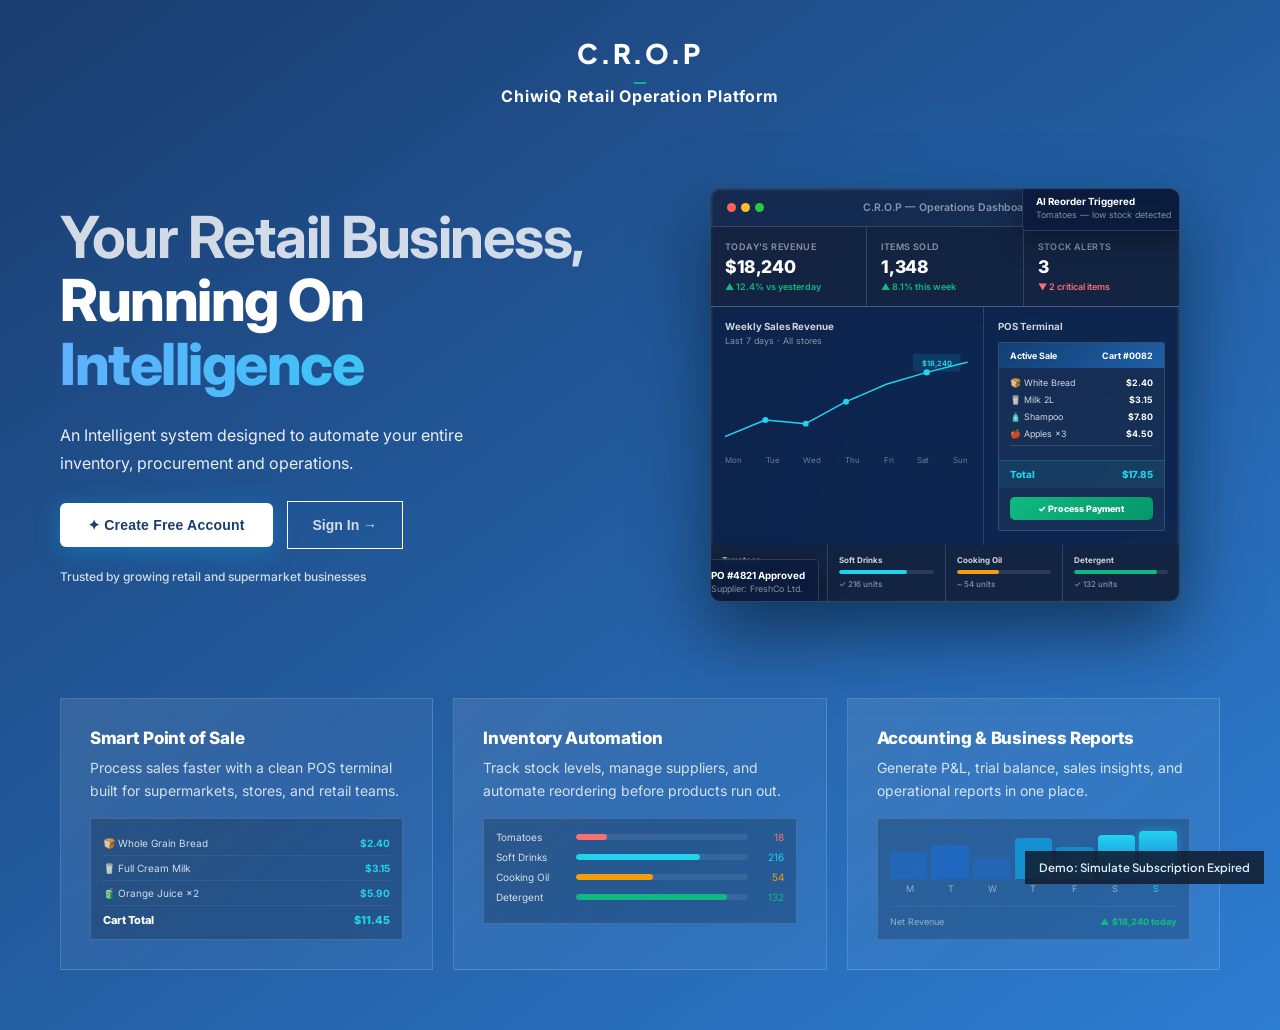
==== index.html @ 154065c4 "Add C.R.O.P site Co-Authored-By: Claude Opus 5.5 <noreply@anthropic.com>" ====
<!DOCTYPE html>
<html lang="en">
<head>
<meta charset="UTF-8">
<meta name="viewport" content="width=device-width, initial-scale=1.0">
<title>C.R.O.P — ChiwiQ Retail Operation Platform</title>
<link rel="preconnect" href="https://fonts.googleapis.com">
<link rel="preconnect" href="https://fonts.gstatic.com" crossorigin>
<link href="https://fonts.googleapis.com/css2?family=Inter:ital,wght@0,400;0,500;0,600;0,700;0,800&family=Plus+Jakarta+Sans:wght@400;500;600;700;800&display=swap" rel="stylesheet">
<style>
  :root{
    --cyan:#22d3ee;
    --blue-glow:#60b0ff;
    --green:#00b894;
    --card-border:rgba(255,255,255,.14);
  }
  *{box-sizing:border-box;}
  html,body{margin:0;padding:0;}
  body{
    font-family:'Inter',-apple-system,BlinkMacSystemFont,sans-serif;
    background:linear-gradient(144.58deg,#1a3c6e 0%,#2d7dd2 100%);
    min-height:100vh;
  }
  .container{max-width:1200px;margin:0 auto;padding:0 20px;}

  /* ---------------- NAV ---------------- */
  .nav{padding:36px 0 30px;display:flex;justify-content:center;}
  .brand{text-align:center;}
  .wordmark{
    font-family:'Plus Jakarta Sans',sans-serif;font-weight:800;font-size:27px;
    color:#fff;letter-spacing:1.6px;position:relative;display:inline-block;padding-bottom:14px;
  }
  .wordmark .accent{
    position:absolute;left:50%;bottom:0;transform:translateX(-50%);
    width:13px;height:2px;border-radius:1px;background:var(--green);
  }
  .tagline{font-weight:700;font-size:16px;color:#fff;letter-spacing:0.8px;margin-top:2px;}

  /* ---------------- HERO ---------------- */
  .hero{
    display:grid;grid-template-columns:1fr 1fr;gap:60px;align-items:center;
    padding:16px 0 60px;
  }
  .hero h1{margin:0;font-weight:700;font-size:58px;line-height:1.1;letter-spacing:-1.5px;}
  .hero h1 .dim{color:rgba(255,255,255,.8);display:block;}
  .hero h1 .strong{color:#fff;font-weight:800;display:block;}
  .hero h1 .gradient-text{
    display:block;font-weight:800;
    background:linear-gradient(90deg,var(--blue-glow),var(--cyan));
    -webkit-background-clip:text;background-clip:text;color:transparent;
  }
  .hero .subtitle{
    max-width:440px;margin:24px 0 0;color:rgba(255,255,255,.9);font-size:16px;line-height:28px;
  }
  .cta-row{display:flex;gap:14px;align-items:center;margin-top:24px;flex-wrap:wrap;}
  .btn-primary{
    background:#fff;color:#1a3c6e;border:none;font-weight:700;font-size:14px;letter-spacing:.2px;
    padding:14px 28px;border-radius:6px;box-shadow:0 4px 24px rgba(14,165,233,.4);cursor:pointer;
    box-shadow:inset 0 0 0 1px rgba(255,255,255,.1), 0 4px 24px rgba(14,165,233,.4);
  }
  .btn-outline{
    background:transparent;border:1px solid #fff;color:rgba(255,255,255,.8);font-weight:600;font-size:14px;
    padding:15px 25px;border-radius:0;cursor:pointer;
  }
  .trust{margin-top:20px;font-size:12px;font-weight:500;color:rgba(255,255,255,.8);}

  /* ---------------- DASHBOARD MOCKUP ---------------- */
  .mockup-wrap{position:relative;padding:36px 40px;}
  .mockup-glow{
    position:absolute;inset:-10%;
    background:radial-gradient(circle at 50% 50%, rgba(26,111,216,.35) 0%, rgba(26,111,216,0) 70%);
    pointer-events:none;
  }
  .dash-card{
    position:relative;border:1px solid var(--card-border);border-radius:10px;overflow:hidden;
    background:rgba(10,28,62,.85);backdrop-filter:blur(9px);
    box-shadow:0 28px 71px rgba(0,0,0,.5), 0 0 53px rgba(14,165,233,.12), inset 0 0 0 1.8px rgba(255,255,255,.06);
  }
  .titlebar{
    background:rgba(255,255,255,.03);border-bottom:1px solid var(--card-border);
    display:flex;align-items:center;justify-content:space-between;padding:12px 16px;
  }
  .traffic{display:flex;gap:5px;}
  .traffic span{width:9px;height:9px;border-radius:50%;display:block;}
  .traffic .r{background:#ff5f57;} .traffic .y{background:#febc2e;} .traffic .g{background:#28c840;}
  .titlebar .title{font-size:10.5px;font-weight:600;color:rgba(255,255,255,.5);}
  .titlebar .live{display:flex;align-items:center;gap:4px;font-size:9.8px;font-weight:600;color:#10b981;}
  .titlebar .live .dot{width:6px;height:6px;border-radius:50%;background:#10b981;}

  .stats-row{
    display:grid;grid-template-columns:repeat(3,1fr);background:rgba(255,255,255,.14);
    gap:1px;border-bottom:1px solid var(--card-border);
  }
  .stat-cell{background:rgba(8,22,50,.7);padding:14px;}
  .stat-cell .lbl{font-size:9px;font-weight:600;color:rgba(255,255,255,.5);text-transform:uppercase;letter-spacing:.4px;}
  .stat-cell .val{font-size:17.5px;font-weight:800;color:#fff;letter-spacing:-.4px;margin:4px 0;}
  .stat-cell .delta{font-size:9px;font-weight:600;color:#10b981;}
  .stat-cell .delta.down{color:#f87171;}

  .chart-pos-row{display:grid;grid-template-columns:1.4fr 1fr;}
  .chart-col{border-right:1px solid var(--card-border);padding:14px 15px 14px 14px;}
  .chart-col .ttl{font-size:9.8px;font-weight:700;color:rgba(255,255,255,.8);}
  .chart-col .sub{font-size:8.9px;color:rgba(255,255,255,.5);margin:3px 0 8px;}
  .chart-col svg{width:100%;display:block;}
  .day-lbls{display:flex;justify-content:space-between;margin-top:4px;}
  .day-lbls span{font-size:7.9px;color:rgba(255,255,255,.4);}

  .pos-col{padding:14px;}
  .pos-col .ttl{font-size:9.8px;font-weight:700;color:rgba(255,255,255,.8);margin-bottom:10px;}
  .pos-mini{background:rgba(255,255,255,.04);border:1px solid var(--card-border);border-radius:2px;overflow:hidden;}
  .pos-mini-head{
    background:linear-gradient(135deg,rgb(18,63,115),rgb(30,95,168));
    display:flex;justify-content:space-between;padding:7px 11px;font-size:8.9px;font-weight:700;color:#fff;
  }
  .pos-mini-items{padding:9px 11px;}
  .pos-mini-row{display:flex;justify-content:space-between;align-items:center;margin-bottom:6px;font-size:8.9px;}
  .pos-mini-row .nm{color:rgba(255,255,255,.8);}
  .pos-mini-row .pr{color:#fff;font-weight:700;}
  .pos-mini-div{height:1px;background:rgba(255,255,255,.14);margin:5px 0;}
  .pos-mini-total{
    background:rgba(34,211,238,.08);border-top:1px solid rgba(34,211,238,.2);
    display:flex;justify-content:space-between;padding:8px 11px;font-size:9.8px;font-weight:800;color:var(--cyan);
  }
  .pos-mini-pay{
    margin:9px 11px 10px;border-radius:5px;text-align:center;padding:6px;font-size:8.9px;font-weight:800;color:#fff;
    background:linear-gradient(135deg,#10b981,#059669);
  }

  .inv-strip{display:grid;grid-template-columns:repeat(4,1fr);gap:1px;background:rgba(255,255,255,.14);}
  .inv-cell{background:rgba(8,22,50,.7);padding:10px 11px 12px;}
  .inv-cell .nm{font-size:8px;font-weight:700;color:rgba(255,255,255,.8);margin-bottom:5px;}
  .inv-bar{height:3.5px;border-radius:88px;background:rgba(255,255,255,.1);overflow:hidden;margin-bottom:5px;}
  .inv-bar span{display:block;height:100%;border-radius:88px;}
  .inv-cell .units{font-size:8px;font-weight:500;color:rgba(255,255,255,.5);}

  .float-card{
    position:absolute;background:rgba(10,28,62,.92);border:1px solid var(--card-border);
    padding:10px 13px;box-shadow:0 7px 28px rgba(0,0,0,.4);backdrop-filter:blur(7px);border-radius:4px;
  }
  .float-card .t{font-size:9.8px;font-weight:700;color:#fff;}
  .float-card .s{font-size:8.9px;color:rgba(255,255,255,.5);margin-top:2px;}
  .float-ai{top:-4px;right:-6px;}
  .float-po{bottom:-4px;left:-14px;}

  /* ---------------- FEATURES ---------------- */
  .features{display:grid;grid-template-columns:repeat(3,1fr);gap:20px;padding-bottom:60px;}
  .feat-card{
    background:rgba(255,255,255,.04);border:1px solid var(--card-border);padding:29px;
    background-image:linear-gradient(141.5deg, rgba(255,255,255,.06) 0%, rgba(255,255,255,0) 60%);
  }
  .feat-card h3{margin:0 0 8px;font-size:17px;font-weight:800;color:#fff;letter-spacing:-.3px;}
  .feat-card p{margin:0 0 16px;font-size:14px;line-height:23px;color:rgba(255,255,255,.8);}
  .feat-panel{background:rgba(0,0,0,.2);border:1px solid var(--card-border);padding:12px;}

  .feat-row{display:flex;justify-content:space-between;align-items:center;padding:6px 0;border-bottom:1px solid rgba(255,255,255,.07);font-size:10px;}
  .feat-row .nm{color:rgba(255,255,255,.8);}
  .feat-row .pr{color:var(--cyan);font-weight:700;}
  .feat-total{display:flex;justify-content:space-between;padding-top:7px;font-size:11px;font-weight:800;}
  .feat-total .nm{color:#fff;}
  .feat-total .pr{color:var(--cyan);}

  .inv-row{display:flex;align-items:center;gap:8px;margin-bottom:8px;}
  .inv-row .nm{width:72px;flex-shrink:0;font-size:10px;color:rgba(255,255,255,.8);}
  .inv-row .track{flex:1;height:6px;border-radius:100px;background:rgba(255,255,255,.08);overflow:hidden;}
  .inv-row .track span{display:block;height:100%;border-radius:100px;}
  .inv-row .num{width:28px;text-align:right;font-size:10px;flex-shrink:0;}

  .acct-bars{display:flex;gap:4px;align-items:flex-end;justify-content:center;height:48px;margin-bottom:4px;}
  .acct-bars div{width:14.3%;border-radius:4px 4px 0 0;}
  .acct-days{display:flex;justify-content:space-between;padding-bottom:4px;margin-bottom:8px;}
  .acct-days span{flex:1;text-align:center;font-size:9px;color:rgba(255,255,255,.5);}
  .acct-days span:last-child{color:var(--cyan);}
  .acct-rev{display:flex;justify-content:space-between;border-top:1px solid rgba(255,255,255,.07);padding-top:9px;font-size:9px;}
  .acct-rev .nm{color:rgba(255,255,255,.5);}
  .acct-rev .val{color:#10b981;font-weight:800;}

  @media(max-width:900px){
    .hero{grid-template-columns:1fr;}
    .features{grid-template-columns:1fr;}
    .hero h1{font-size:42px;}
  }

  /* ---------------- VIEW SWITCHING ---------------- */
  .view{display:none;}
  .view.active{display:block;}

  /* ---------------- SIGN IN ---------------- */
  .signin-wrap{
    min-height:100vh;display:flex;align-items:center;justify-content:center;padding:16px;
  }
  .signin-card{
    background:#fff;width:448px;max-width:100%;padding:32px;
    box-shadow:0 25px 25px rgba(0,0,0,.25);
  }
  .signin-back{
    background:none;border:none;padding:0;cursor:pointer;
    font-family:'Inter',sans-serif;font-weight:500;font-size:16px;color:#2d7dd2;letter-spacing:-0.3px;
  }
  .signin-card h2{margin:20px 0 0;font-size:30px;font-weight:700;color:#1a3c6e;letter-spacing:.4px;}
  .signin-card .sub{margin:8px 0 0;font-size:16px;color:#4a5565;letter-spacing:-.3px;}
  .signin-form{margin-top:24px;display:flex;flex-direction:column;gap:16px;}
  .signin-field label{display:block;margin-bottom:4px;font-size:14px;font-weight:500;color:#364153;letter-spacing:-.15px;}
  .signin-field input{
    width:100%;height:42px;border:1px solid #d1d5dc;padding:8px 16px;font-size:14px;
    font-family:'Inter',sans-serif;letter-spacing:-.3px;color:#0a0a0a;box-sizing:border-box;outline:none;
  }
  .signin-field input::placeholder{color:rgba(10,10,10,.5);}
  .signin-field input:focus{border-color:#2d7dd2;}
  .signin-submit{
    width:100%;height:48px;background:#2d7dd2;border:none;color:#fff;font-weight:600;font-size:14px;
    letter-spacing:-.3px;text-transform:uppercase;cursor:pointer;font-family:'Inter',sans-serif;
  }
  .signin-submit:hover{background:#256bb8;}
  .signin-foot{margin-top:24px;text-align:center;font-size:14px;letter-spacing:-.15px;}
  .signin-foot span{color:#364153;font-weight:500;}
  .signin-foot a{color:#2d7dd2;font-weight:700;cursor:pointer;}

  /* ---------------- SIGN UP ---------------- */
  .signup-wrap{min-height:100vh;display:flex;align-items:center;justify-content:center;padding:16px;}
  .signup-card{background:#fff;width:672px;max-width:100%;padding:32px;box-shadow:0 25px 50px -12px rgba(0,0,0,.25);}
  .signup-form{margin-top:24px;display:flex;flex-direction:column;gap:16px;}
  .signup-row{display:grid;grid-template-columns:1fr 1fr;gap:16px;}
  .signin-field select{
    width:100%;height:38px;border:1px solid #d1d5dc;padding:8px 16px;font-size:14px;
    font-family:'Inter',sans-serif;color:rgba(10,10,10,.5);background:#fff;
    appearance:none;-webkit-appearance:none;
    background-image:url('data:image/svg+xml;utf8,<svg xmlns="http://www.w3.org/2000/svg" viewBox="0 0 24 24" fill="none" stroke="rgba(10,10,10,0.5)" stroke-width="2"><polyline points="6 9 12 15 18 9"/></svg>');
    background-repeat:no-repeat;background-position:right 12px center;background-size:18px;
  }
  .signup-check{display:flex;align-items:flex-start;gap:8px;}
  .signup-check input[type="checkbox"]{width:13px;height:13px;margin-top:3px;accent-color:#2d7dd2;}
  .signup-check label{font-size:14px;color:#4a5565;font-weight:500;letter-spacing:-.15px;}
  .signup-check a{text-decoration:underline;font-weight:700;color:#4a5565;cursor:pointer;}

  /* ---------------- ONBOARDING ---------------- */
  .onboarding-wrap{min-height:100vh;display:flex;align-items:center;justify-content:center;padding:16px;}
  .onboarding-box{width:768px;max-width:100%;}
  .onboarding-progress-row{display:flex;justify-content:space-between;font-size:14px;color:#fff;letter-spacing:-.15px;margin-bottom:8px;}
  .onboarding-progress-track{background:#e5e7eb;height:8px;border-radius:9999px;overflow:hidden;}
  .onboarding-progress-fill{background:#2d7dd2;height:100%;border-radius:9999px;}
  .onboarding-card{
    background:#fff;padding:32px;min-height:324px;
    box-shadow:0 10px 7.5px rgba(0,0,0,.1), 0 4px 3px rgba(0,0,0,.1);
    display:flex;flex-direction:column;justify-content:center;align-items:center;text-align:center;
  }
  .onboarding-card h2{
    margin:0 0 16px;font-family:'Plus Jakarta Sans',sans-serif;font-weight:700;font-size:30px;color:#1a3c6e;
  }
  .onboarding-card .sub{margin:0 0 24px;max-width:448px;font-size:16px;line-height:24px;color:#4a5565;letter-spacing:-.3px;}
  .onboarding-info{
    background:#eff6ff;max-width:448px;width:100%;padding:16px;font-size:14px;color:#364153;letter-spacing:-.15px;
  }
  .onboarding-info b{font-weight:700;}
  .onboarding-nav{display:flex;justify-content:flex-end;gap:12px;margin-top:16px;}
  .onboarding-continue{
    background:#fff;border:1px solid #e5e7eb;box-shadow:0 1px 3px rgba(0,0,0,.08);
    padding:8px 21px;font-weight:600;font-size:14px;letter-spacing:-.3px;text-transform:uppercase;
    color:#2d7dd2;font-family:'Inter',sans-serif;cursor:pointer;
  }
  .onboarding-skip{
    background:none;border:none;color:#fff;font-weight:500;font-size:14px;text-transform:uppercase;
    letter-spacing:-.3px;font-family:'Inter',sans-serif;cursor:pointer;padding:8px 25px;
  }
  .onboarding-card.left{align-items:flex-start;text-align:left;}
  .onboarding-card.left h2{font-size:24px;letter-spacing:.07px;font-family:'Inter',sans-serif;}
  .onboarding-card.left .sub{margin-bottom:24px;max-width:none;}
  .onboarding-card .field-block{width:100%;display:flex;flex-direction:column;gap:16px;text-align:left;}
  .onboarding-card .field-block label{font-size:14px;font-weight:500;color:#364153;letter-spacing:-.15px;display:block;margin-bottom:8px;}
  .upload-dropzone{
    border:2px dashed #d1d5dc;padding:24px;text-align:center;
  }
  .upload-dropzone .cam{font-size:36px;margin-bottom:8px;}
  .upload-dropzone .hint{font-size:14px;color:#6a7282;margin:0 0 4px;}
  .upload-dropzone .small{font-size:12px;color:#99a1af;margin:0;}
  .onboarding-nav.split{justify-content:space-between;}
  .onboarding-nav.split .right-group{display:flex;gap:12px;}
  .onboarding-back{
    background:none;border:none;color:#fff;font-weight:500;font-size:14px;text-transform:uppercase;
    letter-spacing:-.3px;font-family:'Inter',sans-serif;cursor:pointer;padding:8px 21px;border-radius:10px;
  }
  .onboarding-select{
    width:100%;height:38px;border:1px solid #d1d5dc;padding:8px 16px;font-size:14px;
    font-family:'Inter',sans-serif;color:rgba(10,10,10,.5);background:#fff;
    appearance:none;-webkit-appearance:none;box-sizing:border-box;
    background-image:url('data:image/svg+xml;utf8,<svg xmlns="http://www.w3.org/2000/svg" viewBox="0 0 24 24" fill="none" stroke="rgba(10,10,10,0.5)" stroke-width="2"><polyline points="6 9 12 15 18 9"/></svg>');
    background-repeat:no-repeat;background-position:right 12px center;background-size:18px;
  }
  .field-block textarea{
    width:100%;border:1px solid #d1d5dc;padding:8px 16px;font-size:14px;font-family:'Inter',sans-serif;
    color:rgba(10,10,10,.5);box-sizing:border-box;resize:vertical;min-height:90px;line-height:24px;
  }
  .onboarding-2col{display:grid;grid-template-columns:1fr 1fr;gap:24px;width:100%;}
  .receipt-preview-panel{background:#f9fafb;padding:16px;}
  .receipt-preview-panel .lbl{font-size:12px;color:#6a7282;margin:0 0 8px;}
  .receipt-mock{background:#fff;border:1px solid rgba(0,0,0,.1);padding:16px;}
  .receipt-mock .rname{font-weight:700;font-size:14px;color:#0a0a0a;text-align:center;margin:0;}
  .receipt-mock .rheader{font-size:12px;color:#4a5565;text-align:center;margin:0;}
  .receipt-mock .ritem{display:flex;justify-content:space-between;border-top:1px solid rgba(0,0,0,.1);border-bottom:1px solid rgba(0,0,0,.1);padding:9px 0;font-size:12px;color:#0a0a0a;margin-top:16px;}
  .receipt-mock .rfooter{font-size:12px;color:#4a5565;text-align:center;margin-top:8px;}

  /* ---------------- PLANS (Step 7) ---------------- */
  .onboarding-box.wide{width:1118px;}
  .plans-toolbar{display:flex;align-items:center;justify-content:space-between;width:100%;margin-bottom:20px;}
  .billing-toggle{display:flex;align-items:center;gap:9px;}
  .billing-pill{background:#f7f7f8;border:1px solid #e4e4e6;border-radius:999px;display:flex;gap:2px;padding:5px;}
  .billing-pill button{
    border:none;background:none;border-radius:999px;padding:8px 16px;font-size:12px;font-weight:600;
    font-family:'Inter',sans-serif;cursor:pointer;color:#0f172a;
  }
  .billing-pill button.active{background:#2d7dd2;color:#fff;}
  .save-badge{background:rgba(22,163,74,.1);color:#16a34a;font-weight:700;font-size:10px;padding:5px 10px;border-radius:999px;}
  .compare-btn{
    background:#fff;border:1px solid #e5e7eb;border-radius:8px;padding:12px 21px;font-weight:600;font-size:14px;
    color:#0f172a;font-family:'Inter',sans-serif;cursor:pointer;
  }
  .plans-grid{display:grid;grid-template-columns:repeat(3,1fr);gap:15px;width:100%;}
  .plan-card{
    position:relative;background:#fff;border:1px solid #e4e4e6;padding:23px;
    box-shadow:0 1px 1px rgba(0,0,0,.06), 0 4px 4px rgba(0,0,0,.04);
    display:flex;flex-direction:column;
  }
  .plan-card.popular{border:1px solid #2d7dd2;box-shadow:0 1px 1.5px rgba(0,0,0,.06),0 4px 8px rgba(0,0,0,.04);}
  .plan-popular-tag{
    position:absolute;top:-10px;left:22px;background:#2d7dd2;color:#fff;font-weight:700;font-size:9.5px;
    letter-spacing:.4px;text-transform:uppercase;padding:4px 9px;border-radius:999px;
  }
  .plan-name{color:#2d7dd2;font-weight:700;font-size:13px;margin-bottom:4px;}
  .plan-desc{color:#a0a0a5;font-size:11px;margin-bottom:16px;}
  .plan-price{margin-bottom:18px;position:relative;}
  .plan-price .amt{color:#2d7dd2;font-weight:800;font-size:27px;letter-spacing:-.4px;}
  .plan-price .per{color:#364153;font-size:12px;margin-left:4px;}
  .plan-features{list-style:none;margin:0 0 18px;padding:0;display:flex;flex-direction:column;gap:9px;}
  .plan-features li{display:flex;align-items:center;gap:7px;font-size:11.3px;color:#0f172a;}
  .plan-features .chk{
    width:13px;height:13px;border-radius:50%;background:#2d7dd2;color:#fff;flex-shrink:0;
    display:flex;align-items:center;justify-content:center;font-size:9px;line-height:1;
  }
  .plan-tags{display:flex;flex-wrap:wrap;gap:5px;margin-bottom:13px;}
  .plan-tags span{background:#f7f7f8;color:#364153;font-size:10px;font-weight:500;padding:3px 8px;border-radius:999px;}
  .plan-select{
    margin-top:auto;background:#fff;border:1px solid #e4e4e6;border-radius:7px;padding:11px 19px;
    font-weight:600;font-size:12.7px;color:#0f172a;font-family:'Inter',sans-serif;cursor:pointer;width:100%;
  }
  .plan-select.primary{background:#2d7dd2;color:#fff;border-color:transparent;}

  /* ---------------- COMPARE PLANS MODAL ---------------- */
  .modal-overlay{
    position:fixed;inset:0;background:rgba(0,0,0,.5);display:none;
    align-items:flex-start;justify-content:center;padding:60px 20px;z-index:100;overflow:auto;
  }
  .modal-overlay.open{display:flex;}
  .compare-modal{background:#fff;width:1120px;max-width:100%;border:1px solid #e4e4e6;}
  .compare-modal-head{
    display:flex;justify-content:space-between;align-items:center;padding:18px 15px 19px;
    border-bottom:1px solid #f3f4f6;
  }
  .compare-modal-head h3{margin:0;font-size:15.5px;font-weight:700;color:#0f0f10;font-family:'Inter',sans-serif;}
  .compare-close{
    width:30px;height:30px;border:none;background:none;border-radius:8px;font-size:20px;color:#6e6e73;
    cursor:pointer;font-family:'Inter',sans-serif;
  }
  .compare-close:hover{background:#f3f4f6;}
  .compare-table{width:100%;border-collapse:collapse;font-family:'Inter',sans-serif;}
  .compare-table th{
    background:#f7f7f8;border-bottom:1px solid #e4e4e6;text-align:left;padding:11px 16px;font-size:11.5px;
    font-weight:700;letter-spacing:.4px;text-transform:uppercase;color:#0f0f10;
  }
  .compare-table th:not(:first-child), .compare-table td:not(:first-child){text-align:center;}
  .compare-table td{border-bottom:1px solid #e4e4e6;padding:14px 16px;font-size:13.5px;color:#0f0f10;}
  .compare-table td.dash{color:#a0a0a5;}
  .compare-table tr.section td{
    background:#f7f7f8;font-weight:700;font-size:10.5px;letter-spacing:.4px;text-transform:uppercase;
    color:#a0a0a5;padding:8px 16px;
  }
  .compare-check{
    width:15px;height:15px;border-radius:50%;background:#2d7dd2;color:#fff;
    display:inline-flex;align-items:center;justify-content:center;font-size:10px;
  }

  /* ---------------- PROCESS PAYMENT MODAL ---------------- */
  .pay-modal{background:#fff;width:512px;max-width:100%;box-shadow:0 25px 25px rgba(0,0,0,.25);display:flex;flex-direction:column;}
  .pay-head{border-bottom:1px solid rgba(0,0,0,.1);padding:24px 24px 25px;}
  .pay-head h2{font-family:'Plus Jakarta Sans',sans-serif;font-weight:700;font-size:24px;color:#1a3c6e;margin:0 0 4px;}
  .pay-head p{font-family:'Plus Jakarta Sans',sans-serif;font-weight:400;font-size:16px;color:#4a5565;margin:0;}
  .pay-body{padding:24px;display:flex;flex-direction:column;gap:24px;}
  .pay-methods{display:flex;gap:8px;}
  .pay-method{
    flex:1;border:2px solid #e5e7eb;background:#fff;padding:14px 18px 2px;display:flex;flex-direction:column;
    align-items:center;gap:4px;cursor:pointer;font-family:inherit;
  }
  .pay-method .emoji{font-size:24px;line-height:32px;}
  .pay-method .lbl{font-family:'Plus Jakarta Sans',sans-serif;font-weight:500;font-size:14px;color:#0a0a0a;}
  .pay-method.active{background:#eff6ff;border-color:#2d7dd2;}
  .pay-method.active .lbl{color:#2d7dd2;}
  .pay-label{font-family:'Plus Jakarta Sans',sans-serif;font-weight:500;font-size:14px;color:#364153;display:block;margin-bottom:8px;}
  .pay-field{display:flex;flex-direction:column;}
  .pay-input{
    width:100%;box-sizing:border-box;border:1px solid #d1d5dc;padding:12px 16px;background:#fff;
    font-family:'Plus Jakarta Sans',sans-serif;font-weight:400;font-size:18px;color:#364153;letter-spacing:-.44px;outline:none;
  }
  .pay-changedue{background:#f0fdf4;border-radius:10px;padding:16px;}
  .pay-changedue .t1{font-family:'Inter',sans-serif;font-size:14px;color:#4a5565;margin:0 0 0;}
  .pay-changedue .t2{font-family:'Inter',sans-serif;font-weight:700;font-size:24px;color:#00a63e;margin:0;}
  #pay-standard-fields{display:flex;flex-direction:column;gap:16px;}
  #pay-cash-fields{display:flex;flex-direction:column;gap:16px;}
  .pay-mode-toggle{background:#f8fafc;border-radius:8px;padding:14px;}
  .pay-mode-options{display:flex;gap:8px;}
  .pay-mode-btn{
    flex:1;border:1px solid #d1d5dc;background:#fff;padding:10px 12px;font-family:'Plus Jakarta Sans',sans-serif;
    font-weight:500;font-size:13px;color:#364153;cursor:pointer;
  }
  .pay-mode-btn.active{background:#eff6ff;border-color:#2d7dd2;color:#2d7dd2;}
  .pay-foot{border-top:1px solid rgba(0,0,0,.1);padding:25px 24px 24px;display:flex;gap:12px;}
  .pay-btn-cancel{
    flex:1;background:#e5e7eb;border:none;height:48px;font-family:'Plus Jakarta Sans',sans-serif;font-weight:500;
    font-size:12px;color:#364153;text-transform:uppercase;letter-spacing:-.3px;cursor:pointer;
  }
  .pay-btn-complete{
    flex:1;background:#2d7dd2;border:none;height:48px;font-family:'Plus Jakarta Sans',sans-serif;font-weight:600;
    font-size:12px;color:#fff;text-transform:uppercase;letter-spacing:-.3px;cursor:pointer;
  }
  .pay-split-rows{display:flex;flex-direction:column;gap:10px;margin-bottom:12px;}
  .pay-split-item{display:flex;flex-direction:column;gap:8px;}
  .pay-split-row{display:flex;gap:8px;align-items:center;}
  .pay-split-cash-detail{background:#f8fafc;border-radius:8px;padding:12px;display:flex;flex-direction:column;gap:10px;}
  .pay-split-cash-field{display:flex;flex-direction:column;gap:4px;}
  .pay-split-cash-lbl{font-family:'Plus Jakarta Sans',sans-serif;font-weight:500;font-size:12px;color:#364153;}
  .pay-split-cash-tendered,.pay-split-cash-given{
    width:100%;box-sizing:border-box;border:1px solid #d1d5dc;padding:8px 10px;background:#fff;
    font-family:'Plus Jakarta Sans',sans-serif;font-size:13px;color:#364153;outline:none;
  }
  .pay-split-cash-changerow{display:flex;justify-content:space-between;font-family:'Inter',sans-serif;font-size:13px;color:#4a5565;}
  .pay-split-cash-changerow span:last-child{font-weight:700;color:#00a63e;}
  .pay-split-mode-detail{background:#f8fafc;border-radius:8px;padding:12px;}
  .pay-split-mode-detail .pay-split-cash-lbl{display:block;margin-bottom:8px;}
  .pay-split-select{
    border:1px solid #d1d5dc;padding:10px 8px;background:#fff;font-family:'Plus Jakarta Sans',sans-serif;
    font-size:13px;color:#364153;outline:none;flex:0 0 130px;
  }
  .pay-split-amount{
    flex:1;box-sizing:border-box;border:1px solid #d1d5dc;padding:10px 12px;background:#fff;
    font-family:'Plus Jakarta Sans',sans-serif;font-size:14px;color:#364153;outline:none;
  }
  .pay-split-remove{
    width:32px;height:32px;flex-shrink:0;border:none;background:#f3f4f6;
    cursor:pointer;display:flex;align-items:center;justify-content:center;
  }
  .pay-split-remove svg{width:14px;height:14px;stroke:#6a7282;flex-shrink:0;}
  .pay-split-add{
    background:none;border:1px dashed #2d7dd2;color:#2d7dd2;width:100%;box-sizing:border-box;padding:10px;display:flex;gap:6px;
    align-items:center;justify-content:center;font-family:'Plus Jakarta Sans',sans-serif;font-weight:600;
    font-size:13px;cursor:pointer;margin-bottom:16px;
  }
  .pay-split-add svg{width:12px;height:12px;stroke:#2d7dd2;}
  .pay-split-summary{background:#f8fafc;border-radius:10px;padding:16px;display:flex;flex-direction:column;gap:8px;}
  .pay-split-summary div{display:flex;justify-content:space-between;font-family:'Inter',sans-serif;font-size:14px;color:#4a5565;}
  .pay-split-summary div.rem{border-top:1px solid #e5e7eb;padding-top:8px;font-weight:700;color:#0f172a;}
  .pay-split-summary div.rem span:last-child{color:#00a63e;}

  /* ---------------- ONBOARDING 8 (All Set) ---------------- */
  .success-badge{
    width:60px;height:60px;border-radius:50%;background:#16a34a;color:#fff;
    display:flex;align-items:center;justify-content:center;font-size:28px;margin:0 auto 24px;
  }
  .onboarding-nextsteps{
    background:#eff6ff;max-width:448px;width:100%;padding:24px;margin-top:24px;text-align:left;
  }
  .onboarding-nextsteps h3{margin:0 0 12px;font-size:18px;font-weight:600;color:#1a3c6e;text-align:center;letter-spacing:-.4px;}
  .onboarding-nextsteps ul{list-style:none;margin:0;padding:0;display:flex;flex-direction:column;gap:8px;}
  .onboarding-nextsteps li{font-size:14px;color:#364153;letter-spacing:-.15px;}
  .onboarding-dashboard-btn{
    background:#fff;border:1px solid #e5e7eb;box-shadow:0 1px 3px rgba(0,0,0,.08);
    padding:8px 21px;font-weight:600;font-size:14px;letter-spacing:-.3px;text-transform:uppercase;
    color:#2d7dd2;font-family:'Inter',sans-serif;cursor:pointer;width:207px;
  }

  /* ================= DASHBOARD (full app) ================= */
  .dash-shell{display:flex;min-height:100vh;background:#f8fafc;}
  .dash-sidebar{width:220px;background:#fff;box-shadow:0 10px 50px -32px rgba(0,0,0,.25);flex-shrink:0;}
  .dash-sidebar-head{padding:24px 16px;border-bottom:1px solid #e5e7eb;display:flex;gap:12px;align-items:center;}
  .dash-sidebar-avatar{
    width:40px;height:40px;border-radius:0;background:#1a3c6e;color:#fff;font-weight:700;font-size:14px;
    display:flex;align-items:center;justify-content:center;flex-shrink:0;
  }
  .dash-sidebar-head .name{font-weight:600;font-size:16px;color:#1e2939;}
  .dash-sidebar-head .sub{font-size:12px;color:#6a7282;margin-top:1px;}
  .dash-nav{padding:24px 0;display:flex;flex-direction:column;gap:4px;}
  .dash-nav .item{
    display:flex;align-items:center;gap:10px;padding:12px 32px;border-radius:0;font-family:'Plus Jakarta Sans',sans-serif;
    font-size:14px;text-transform:uppercase;color:#364153;cursor:pointer;font-weight:400;border:none;background:none;
    text-align:left;width:100%;box-sizing:border-box;
  }
  .dash-nav .item svg.nav-ic{width:16px;height:16px;flex-shrink:0;stroke:currentColor;}
  .dash-nav .item svg.nav-chev{width:11px;height:11px;flex-shrink:0;margin-left:auto;stroke:currentColor;opacity:.6;}
  .dash-nav .item.active{
    background:linear-gradient(167deg,#1a3c6e,#2d7dd2);color:#fff;font-weight:600;
  }
  .dash-nav .group.expanded{background:#1a3c6e;padding-bottom:4px;}
  .dash-nav .group.expanded .item{color:#fff;font-weight:600;}
  .dash-nav .group.expanded .item svg.nav-chev{transform:rotate(180deg);}
  .dash-nav .subitem{
    display:flex;align-items:center;justify-content:space-between;gap:8px;padding:8px 32px 8px 58px;border:none;background:none;width:100%;box-sizing:border-box;text-align:left;
    font-family:'Plus Jakarta Sans',sans-serif;font-size:11px;letter-spacing:.5px;text-transform:uppercase;
    color:rgba(255,255,255,.7);cursor:pointer;font-weight:500;
  }
  .dash-nav .subitem.active{color:#fff;font-weight:700;text-decoration:underline;text-underline-offset:3px;}
  .subitem-badge{
    display:inline-flex;align-items:center;justify-content:center;min-width:18px;height:18px;padding:0 5px;
    border-radius:50%;background:#fb2c36;color:#fff;font-family:'Plus Jakarta Sans',sans-serif;font-weight:700;
    font-size:10px;letter-spacing:normal;text-transform:none;flex-shrink:0;line-height:1;
  }

  /* ---------------- COMPANY / STORES & BRANCHES ---------------- */
  .cst-bento{display:grid;grid-template-columns:repeat(3,1fr);gap:24px;margin-bottom:24px;}
  .cst-bento-card{background:#fff;border:1px solid rgba(193,199,211,.3);padding:25px;display:flex;flex-direction:column;gap:4px;}
  .cst-bento-card.dark{background:linear-gradient(152deg,#1a3c6e,#2d7dd2);}
  .cst-bento-icon{width:44px;height:44px;background:#eff6ff;display:flex;align-items:center;justify-content:center;color:#2d7dd2;flex-shrink:0;}
  .cst-bento-icon svg{width:20px;height:20px;stroke:currentColor;}
  .cst-bento-card.dark .cst-bento-icon{background:rgba(255,255,255,.15);color:#fff;}
  .cst-bento-lbl{font-family:'Plus Jakarta Sans',sans-serif;font-weight:600;font-size:10px;text-transform:uppercase;letter-spacing:.3px;color:#1a3c6e;padding-top:12px;}
  .cst-bento-card.dark .cst-bento-lbl{color:#fff;}
  .cst-bento-val{font-family:'Plus Jakarta Sans',sans-serif;font-weight:700;font-size:20px;color:#1a3c6e;}
  .cst-bento-card.dark .cst-bento-val{color:#fff;}
  .cst-branch-list{display:flex;flex-direction:column;gap:24px;padding-bottom:32px;}
  .cst-branch-card{background:#fff;border:1px solid #e2e8f0;padding:24px;display:flex;flex-direction:column;gap:24px;}
  .cst-branch-head{display:flex;align-items:flex-start;justify-content:space-between;gap:16px;flex-wrap:wrap;}
  .cst-branch-title-row{display:flex;align-items:center;gap:12px;flex-wrap:wrap;}
  .cst-branch-name{font-family:'Plus Jakarta Sans',sans-serif;font-weight:700;font-size:20px;color:#0f172a;}
  .cst-tag{padding:4px 12px;border-radius:12px;font-family:'Plus Jakarta Sans',sans-serif;font-weight:700;font-size:10px;letter-spacing:.5px;text-transform:uppercase;white-space:nowrap;}
  .cst-tag.flagship{background:#eff6ff;color:#2d7dd2;}
  .cst-tag.standard{background:#f1f5f9;color:#475569;}
  .cst-tag.hq{background:#0f172a;color:#fff;}
  .cst-tag.active{background:#f0fdf4;color:#10b981;display:inline-flex;align-items:center;gap:4px;}
  .cst-tag.active .dot{width:6px;height:6px;border-radius:50%;background:#10b981;}
  .cst-branch-meta{display:flex;gap:16px;align-items:center;flex-wrap:wrap;}
  .cst-branch-meta span{display:inline-flex;gap:6px;align-items:center;font-family:'Plus Jakarta Sans',sans-serif;font-size:14px;color:#64748b;}
  .cst-branch-meta svg{width:12px;height:12px;flex-shrink:0;stroke:#64748b;fill:none;}
  .cst-branch-actions{display:flex;gap:16px;align-items:center;}
  .cst-branch-actions button{width:36px;height:36px;border:none;background:none;cursor:pointer;display:flex;align-items:center;justify-content:center;color:#64748b;flex-shrink:0;}
  .cst-branch-actions button svg{width:15px;height:15px;stroke:currentColor;fill:none;}
  .cst-branch-actions button:hover{background:#f8fafc;}
  .cst-metrics{background:rgba(248,250,252,.5);border:1px solid #f1f5f9;display:grid;grid-template-columns:repeat(4,1fr);gap:24px;padding:17px;}
  .cst-metric-lbl{font-family:'Plus Jakarta Sans',sans-serif;font-weight:600;font-size:12px;text-transform:uppercase;letter-spacing:.2px;color:#64748b;}
  .cst-metric-val{font-family:'Plus Jakarta Sans',sans-serif;font-weight:700;font-size:18px;margin-top:4px;}
  .cst-metric-val.blue{color:#2d7dd2;}
  .cst-metric-val.green{color:#10b981;}
  .cst-metric-val.purple{color:#7c3aed;}
  .cst-metric-val.amber{color:#f59e0b;}
  .cst-revshare-row{display:flex;justify-content:space-between;align-items:flex-end;}
  .cst-revshare-lbl{font-family:'Plus Jakarta Sans',sans-serif;font-weight:700;font-size:12px;color:#475569;}
  .cst-revshare-pct{font-family:'Plus Jakarta Sans',sans-serif;font-weight:700;font-size:12px;color:#2d7dd2;}
  .cst-revshare-track{background:#f1f5f9;height:6px;border-radius:12px;overflow:hidden;margin-top:8px;}
  .cst-revshare-fill{background:#2d7dd2;height:6px;border-radius:12px;}
  .cst-fab{position:fixed;bottom:32px;right:32px;width:56px;height:56px;background:#2d7dd2;border:none;color:#fff;display:flex;align-items:center;justify-content:center;cursor:pointer;box-shadow:0 20px 25px -5px rgba(0,0,0,.1),0 8px 10px -6px rgba(0,0,0,.1);z-index:5;}
  .cst-fab svg{width:16px;height:16px;stroke:#fff;fill:none;}

  /* ---------------- ADD BRANCH MODAL ---------------- */
  .brm-modal{background:#fff;width:600px;max-width:100%;box-shadow:0 20px 25px -5px rgba(0,0,0,.1),0 8px 10px -6px rgba(0,0,0,.1);}
  .brm-head{display:flex;align-items:flex-start;justify-content:space-between;gap:16px;padding:16px 24px 17px;border-bottom:1px solid #f1f5f9;}
  .brm-head h2{font-family:'Plus Jakarta Sans',sans-serif;font-weight:600;font-size:24px;color:#191c21;letter-spacing:-.24px;margin:0;}
  .brm-head p{font-family:'Plus Jakarta Sans',sans-serif;font-size:14px;color:#414752;margin:4px 0 0;}
  .brm-close{width:30px;height:30px;border:none;background:none;cursor:pointer;border-radius:12px;display:flex;align-items:center;justify-content:center;color:#64748b;flex-shrink:0;}
  .brm-close:hover{background:#f8fafc;}
  .brm-close svg{width:14px;height:14px;stroke:currentColor;fill:none;}
  .brm-body{padding:24px;max-height:65vh;overflow-y:auto;}
  .brm-grid{display:grid;grid-template-columns:1fr 1fr;gap:24px;}
  .brm-field{display:flex;flex-direction:column;gap:8px;}
  .brm-field.full{grid-column:1/-1;}
  .brm-field label{font-family:'Plus Jakarta Sans',sans-serif;font-weight:600;font-size:14px;color:#191c21;}
  .brm-field input,.brm-field select,.brm-field textarea{
    width:100%;box-sizing:border-box;border:1px solid #e2e8f0;padding:12px 17px;font-family:'Plus Jakarta Sans',sans-serif;
    font-size:16px;color:#191c21;background:#fff;outline:none;appearance:none;-webkit-appearance:none;-moz-appearance:none;
  }
  .brm-field textarea{resize:vertical;min-height:80px;line-height:24px;}
  .brm-field input:focus,.brm-field select:focus,.brm-field textarea:focus{border-color:#2d7dd2;}
  .brm-field input::placeholder,.brm-field textarea::placeholder{color:#94a3b8;}
  .brm-select-wrap,.brm-phone-wrap{position:relative;}
  .brm-select-wrap select{padding-right:40px;color:#191c21;}
  .brm-select-wrap svg{position:absolute;right:17px;top:50%;transform:translateY(-50%);width:16px;height:16px;stroke:#64748b;fill:none;pointer-events:none;}
  .brm-phone-wrap svg{position:absolute;left:14px;top:50%;transform:translateY(-50%);width:18px;height:18px;stroke:#64748b;fill:none;pointer-events:none;}
  .brm-phone-wrap input{padding-left:41px;}
  .brm-foot{background:rgba(248,250,252,.5);border-top:1px solid #f1f5f9;padding:17px 24px 16px;display:flex;gap:12px;justify-content:space-between;}
  .brm-steps{display:flex;align-items:center;padding:16px 24px;border-bottom:1px solid #f1f5f9;}
  .brm-step-item{display:flex;align-items:center;gap:8px;flex-shrink:0;}
  .brm-step-num{width:24px;height:24px;border-radius:50%;background:#e2e8f0;color:#94a3b8;font-family:'Plus Jakarta Sans',sans-serif;font-weight:700;font-size:12px;display:flex;align-items:center;justify-content:center;flex-shrink:0;}
  .brm-step-lbl{font-family:'Plus Jakarta Sans',sans-serif;font-weight:600;font-size:13px;color:#94a3b8;white-space:nowrap;}
  .brm-step-item.active .brm-step-num{background:#2d7dd2;color:#fff;}
  .brm-step-item.active .brm-step-lbl{color:#191c21;}
  .brm-step-item.done .brm-step-num{background:#2d7dd2;color:#fff;}
  .brm-step-item.done .brm-step-lbl{color:#2d7dd2;}
  .brm-step-line{flex:1;height:1px;background:#e2e8f0;margin:0 12px;}
  .brm-step-line.done{background:#2d7dd2;}
  .brm-step-panel{display:none;}
  .brm-step-panel.active{display:block;}
  .lpoc-steps{display:flex;align-items:center;}
  .lpoc-step-item{display:flex;align-items:center;gap:12px;flex-shrink:0;}
  .lpoc-step-num{width:36px;height:36px;border-radius:50%;background:#e2e8f0;color:#94a3b8;font-family:'Plus Jakarta Sans',sans-serif;font-weight:700;font-size:14px;display:flex;align-items:center;justify-content:center;flex-shrink:0;}
  .lpoc-step-text{display:flex;flex-direction:column;}
  .lpoc-step-title{font-family:'Plus Jakarta Sans',sans-serif;font-weight:700;font-size:14.5px;color:#94a3b8;white-space:nowrap;}
  .lpoc-step-status{font-family:'Inter',sans-serif;font-size:12.5px;color:#94a3b8;margin-top:2px;}
  .lpoc-step-item.active .lpoc-step-num{background:#2d7dd2;color:#fff;}
  .lpoc-step-item.active .lpoc-step-title{color:#1a3c6e;}
  .lpoc-step-item.active .lpoc-step-status{color:#2d7dd2;}
  .lpoc-step-item.done .lpoc-step-num{background:#2d7dd2;color:#fff;}
  .lpoc-step-item.done .lpoc-step-title{color:#2d7dd2;}
  .lpoc-step-item.done .lpoc-step-status{color:#2d7dd2;}
  .lpoc-step-line{flex:1;height:2px;background:#e2e8f0;margin:0 16px;}
  .lpoc-step-line.done{background:#2d7dd2;}
  .lpoc-step-panel{display:none;}
  .lpoc-step-panel.active{display:block;}
  .lpoc-add-item-btn{display:inline-flex;align-items:center;gap:8px;background:none;border:none;cursor:pointer;font-family:'Plus Jakarta Sans',sans-serif;font-weight:800;font-size:13.5px;color:#214eb5;padding:0;}
  .lpoc-add-item-btn svg{width:16px;height:16px;stroke:#214eb5;}
  .lpoc-item-row{display:grid;grid-template-columns:1fr 1fr 44px;gap:20px;align-items:end;border:1px solid #e2e8f0;border-radius:12px;padding:20px;margin-bottom:16px;}
  .lpoc-item-field label{display:block;font-family:'Plus Jakarta Sans',sans-serif;font-weight:800;font-size:11px;color:#66758f;letter-spacing:1.2px;text-transform:uppercase;margin-bottom:8px;}
  .lpoc-product-select{width:100%;height:44.5px;border:2px dashed #214eb5;background:#fff;border-radius:0;font-family:'Plus Jakarta Sans',sans-serif;font-weight:700;font-size:13.8px;color:#214eb5;text-align:center;padding:0 16px;cursor:pointer;}
  .lpoc-product-select.filled{border-style:solid;color:#18182c;font-weight:400;text-align:left;}
  .lpoc-qty-input{width:100%;height:44.5px;border:1px solid #e2e8f0;background:#fff;border-radius:0;font-family:'Plus Jakarta Sans',sans-serif;font-size:13.8px;color:#18182c;text-align:center;padding:0 16px;}
  .lpoc-item-remove{width:44px;height:44.5px;border:none;background:none;cursor:pointer;display:flex;align-items:center;justify-content:center;}
  .lpoc-item-remove svg{width:20px;height:20px;stroke:#dc2626;}
  .lpoc-cat-modal{background:#fff;width:640px;max-width:92vw;max-height:84vh;display:flex;flex-direction:column;padding:28px;box-shadow:0 20px 40px rgba(0,0,0,.18);}
  .lpoc-cat-head{display:flex;justify-content:space-between;align-items:flex-start;margin-bottom:18px;}
  .lpoc-cat-head h2{font-family:'Plus Jakarta Sans',sans-serif;font-weight:800;font-size:18px;color:#271192;margin:0;}
  .lpoc-cat-sub{font-family:'Plus Jakarta Sans',sans-serif;font-weight:700;font-size:11px;color:#66758f;letter-spacing:1.2px;text-transform:uppercase;margin:4px 0 0;}
  .lpoc-cat-search-wrap{position:relative;margin-bottom:16px;flex-shrink:0;}
  .lpoc-cat-search-wrap svg{position:absolute;left:16px;top:50%;transform:translateY(-50%);width:16px;height:16px;stroke:#94a3b8;}
  .lpoc-cat-search{width:100%;height:44px;border:1px solid #e2e8f0;padding:0 16px 0 42px;font-family:'Plus Jakarta Sans',sans-serif;font-size:13.8px;color:#18182c;box-sizing:border-box;}
  .lpoc-cat-list{overflow-y:auto;flex:1;display:flex;flex-direction:column;gap:12px;padding-right:4px;}
  .lpoc-cat-item{display:flex;align-items:center;gap:14px;border:1px solid #e2e8f0;border-radius:12px;padding:12px 16px;}
  .lpoc-cat-thumb{width:44px;height:44px;border-radius:8px;background:#eff6ff;display:flex;align-items:center;justify-content:center;flex-shrink:0;}
  .lpoc-cat-thumb svg{width:20px;height:20px;stroke:#214eb5;}
  .lpoc-cat-info{flex:1;min-width:0;}
  .lpoc-cat-info .name{font-family:'Plus Jakarta Sans',sans-serif;font-weight:800;font-size:14.5px;color:#18182c;}
  .lpoc-cat-info .sku{font-family:'Plus Jakarta Sans',sans-serif;font-weight:700;font-size:11.5px;color:#94a3b8;margin-top:2px;}
  .lpoc-cat-add-btn{display:flex;align-items:center;gap:6px;background:#fff;border:1px solid #e2e8f0;padding:0 16px;height:36px;font-family:'Plus Jakarta Sans',sans-serif;font-weight:800;font-size:12px;color:#364153;text-transform:uppercase;cursor:pointer;flex-shrink:0;}
  .lpoc-cat-add-btn svg{width:14px;height:14px;stroke:#364153;}
  .lpoc-cat-add-btn.added{background:#214eb5;border-color:#214eb5;color:#fff;}
  .lpoc-cat-add-btn.added svg{stroke:#fff;}
  .lpoc-cat-foot{display:flex;justify-content:space-between;align-items:center;margin-top:18px;padding-top:18px;border-top:1px solid #f1f5f9;flex-shrink:0;}
  .lpoc-cat-count{font-family:'Plus Jakarta Sans',sans-serif;font-weight:800;font-size:13px;color:#364153;}
  .lpoc-summary-card{background:#f8fafc;border:1px solid #e2e8f0;border-radius:12px;padding:24px;margin:4px 0 0;}
  .lpoc-summary-head{display:flex;align-items:center;justify-content:space-between;margin-bottom:16px;}
  .lpoc-summary-head h4{font-family:'Plus Jakarta Sans',sans-serif;font-weight:800;font-size:16px;color:#1a3c6e;margin:0;}
  .lpoc-summary-edit{width:28px;height:28px;border:none;background:none;cursor:pointer;display:flex;align-items:center;justify-content:center;}
  .lpoc-summary-edit svg{width:16px;height:16px;stroke:#64748b;}
  .lpoc-summary-grid{display:grid;grid-template-columns:1fr 1fr;gap:20px 40px;}
  .lpoc-summary-term{font-family:'Plus Jakarta Sans',sans-serif;font-weight:700;font-size:12.5px;color:#64748b;margin-bottom:4px;}
  .lpoc-summary-desc{font-family:'Plus Jakarta Sans',sans-serif;font-weight:800;font-size:16px;color:#18182c;}
  .lpoc-submit-btn{width:100%;height:50px;margin-top:20px;background:#214eb5;border:none;color:#fff;font-family:'Plus Jakarta Sans',sans-serif;font-weight:800;font-size:14px;letter-spacing:.2px;cursor:pointer;box-shadow:0 10px 15px -3px rgba(43,127,255,.15),0 4px 6px -2px rgba(43,127,255,.15);}
  .brm-btn-cancel{background:none;border:none;padding:11px 25px;font-family:'Plus Jakarta Sans',sans-serif;font-weight:600;font-size:12px;color:#475569;text-transform:uppercase;letter-spacing:.2px;cursor:pointer;border-radius:8px;}
  .brm-btn-cancel:hover{background:#f1f5f9;}
  .brm-btn-save{background:#2d7dd2;border:none;padding:11px 24px;font-family:'Plus Jakarta Sans',sans-serif;font-weight:600;font-size:12px;color:#fff;text-transform:uppercase;letter-spacing:.2px;cursor:pointer;box-shadow:0 4px 6px -1px rgba(0,0,0,.1),0 2px 4px -2px rgba(0,0,0,.1);}
  .brm-section-label{display:block;font-family:'Plus Jakarta Sans',sans-serif;font-weight:600;font-size:14px;color:#364153;letter-spacing:-.15px;margin-bottom:4px;}
  .brm-section-desc{font-family:'Plus Jakarta Sans',sans-serif;font-size:13px;color:#64748b;margin:0 0 12px;}

  /* ---------------- GENERATE INVOICE ---------------- */
  .gis-layout{display:grid;grid-template-columns:1fr 340px;gap:24px;align-items:start;padding-bottom:32px;}
  .gis-main-col{display:flex;flex-direction:column;gap:24px;min-width:0;}
  .gis-card{background:#fff;border:1px solid #e2e8f0;padding:24px;box-sizing:border-box;}
  .gis-card h3{font-family:'Plus Jakarta Sans',sans-serif;font-weight:700;font-size:18px;color:#0f172a;margin:0 0 20px;}
  .gis-card h4{font-family:'Plus Jakarta Sans',sans-serif;font-weight:700;font-size:16px;color:#0f172a;margin:0 0 16px;}
  .gis-grid-2{display:grid;grid-template-columns:1fr 1fr;gap:24px;}
  .gis-grid-3{display:grid;grid-template-columns:1fr 1fr 1fr;gap:24px;}
  .gis-field{display:flex;flex-direction:column;gap:8px;}
  .gis-field label{font-family:'Plus Jakarta Sans',sans-serif;font-weight:500;font-size:13px;color:#364153;}
  .gis-field input{
    width:100%;box-sizing:border-box;border:1px solid #e2e8f0;height:38px;padding:0 14px;font-family:'Plus Jakarta Sans',sans-serif;
    font-size:14px;color:#191c21;background:#fff;outline:none;
  }
  .gis-field input:focus{border-color:#2d7dd2;}
  .gis-field input::placeholder{color:#94a3b8;}
  .gis-field input[readonly]{background:#f8fafc;color:#475569;}
  .gis-items-head{display:flex;align-items:center;justify-content:space-between;margin-bottom:20px;}
  .gis-items-head h3{margin:0;}
  .gis-add-item-btn{background:none;border:1px solid #2d7dd2;color:#2d7dd2;height:32px;padding:0 12px;display:flex;align-items:center;gap:6px;font-family:'Plus Jakarta Sans',sans-serif;font-weight:600;font-size:13px;cursor:pointer;}
  .gis-add-item-btn:hover{background:#eff6ff;}
  .gis-add-item-btn svg{width:10px;height:10px;stroke:currentColor;fill:none;}
  .gis-items-labels{display:grid;grid-template-columns:1fr 90px 110px 110px 32px;gap:12px;padding-bottom:8px;border-bottom:1px solid #e2e8f0;}
  .gis-items-labels span{font-family:'Plus Jakarta Sans',sans-serif;font-weight:600;font-size:11px;text-transform:uppercase;letter-spacing:.3px;color:#94a3b8;}
  .gis-items-labels span:not(:first-child){text-align:right;}
  .gis-item-row{display:grid;grid-template-columns:1fr 90px 110px 110px 32px;gap:12px;align-items:center;padding:14px 0;border-bottom:1px solid #f1f5f9;}
  .gis-item-row input{width:100%;box-sizing:border-box;border:1px solid #e2e8f0;height:36px;padding:0 10px;font-family:'Plus Jakarta Sans',sans-serif;font-size:13px;color:#191c21;outline:none;}
  .gis-item-row input:focus{border-color:#2d7dd2;}
  .gis-item-row input.gis-qty,.gis-item-row input.gis-price{text-align:right;}
  .gis-item-row .gis-line-total{text-align:right;font-family:'Plus Jakarta Sans',sans-serif;font-weight:600;font-size:14px;color:#0f172a;}
  .gis-item-row .gis-remove-btn{width:28px;height:28px;border:none;background:none;color:#94a3b8;cursor:pointer;display:flex;align-items:center;justify-content:center;}
  .gis-item-row .gis-remove-btn:hover{color:#dc2626;background:#fef2f2;}
  .gis-item-row .gis-remove-btn svg{width:13px;height:13px;stroke:currentColor;fill:none;}
  .gis-add-product-btn{grid-column:1;justify-self:start;background:none;border:1px dashed #cbd5e1;color:#64748b;height:36px;padding:0 14px;display:flex;align-items:center;gap:6px;font-family:'Plus Jakarta Sans',sans-serif;font-weight:600;font-size:13px;cursor:pointer;}
  .gis-add-product-btn:hover{border-color:#2d7dd2;color:#2d7dd2;}
  .gis-add-product-btn svg{width:9px;height:9px;stroke:currentColor;fill:none;}
  .gis-totals{margin-top:8px;padding-top:8px;}
  .gis-totals-row{display:flex;justify-content:space-between;align-items:center;padding:10px 0;font-family:'Plus Jakarta Sans',sans-serif;font-size:14px;color:#475569;}
  .gis-totals-row span:last-child{font-weight:600;color:#0f172a;}
  .gis-totals-row.total{border-top:1px solid #e2e8f0;margin-top:4px;padding-top:14px;font-size:16px;color:#0f172a;font-weight:700;}
  .gis-totals-row.total span:last-child{font-size:18px;font-weight:800;color:#2d7dd2;}
  .gis-side-col{display:flex;flex-direction:column;gap:24px;}
  .gis-action-btn{width:100%;height:40px;border:1px solid #e2e8f0;background:#fff;color:#364153;display:flex;align-items:center;justify-content:center;gap:8px;font-family:'Plus Jakarta Sans',sans-serif;font-weight:600;font-size:13px;cursor:pointer;margin-bottom:12px;}
  .gis-action-btn:last-child{margin-bottom:0;}
  .gis-action-btn svg{width:15px;height:15px;stroke:currentColor;fill:none;}
  .gis-action-btn:hover{background:#f8fafc;}
  .gis-action-btn.primary{background:#2d7dd2;border-color:#2d7dd2;color:#fff;}
  .gis-action-btn.primary:hover{background:#2568b0;}
  .gis-action-status{display:none;align-items:center;gap:8px;margin-top:4px;padding:10px 12px;background:#f0fdf4;border:1px solid #bbf7d0;color:#16a34a;font-family:'Plus Jakarta Sans',sans-serif;font-size:12px;font-weight:600;}
  .gis-action-status.show{display:flex;}
  .gis-action-status svg{width:14px;height:14px;flex-shrink:0;stroke:currentColor;fill:none;}

  /* ---------------- SETTINGS ---------------- */
  .sys-shell{display:grid;grid-template-columns:196px 1fr;gap:24px;align-items:start;padding-bottom:32px;}
  .sys-nav-col h1{font-family:'Plus Jakarta Sans',sans-serif;font-weight:800;font-size:24px;color:#1a3c6e;margin:0 0 20px;letter-spacing:.4px;}
  .sys-nav{display:flex;flex-direction:column;gap:4px;}
  .sys-nav-btn{display:flex;align-items:center;gap:12px;width:100%;box-sizing:border-box;padding:10px 14px;border:none;background:none;cursor:pointer;text-align:left;font-family:'Plus Jakarta Sans',sans-serif;font-weight:500;font-size:14px;color:#475569;}
  .sys-nav-btn svg{width:14px;height:14px;flex-shrink:0;stroke:currentColor;fill:none;}
  .sys-nav-btn:hover{background:#f8fafc;}
  .sys-nav-btn.active{background:#eff6ff;color:#2d7dd2;font-weight:700;}
  .sys-content{min-width:0;}
  .sys-panel{display:none;}
  .sys-panel.active{display:block;}
  .sys-panel-head{display:flex;align-items:flex-start;justify-content:space-between;gap:16px;flex-wrap:wrap;margin-bottom:24px;}
  .sys-panel-head h2{font-family:'Plus Jakarta Sans',sans-serif;font-weight:700;font-size:20px;color:#0f172a;margin:0;}
  .sys-panel-head p{font-family:'Plus Jakarta Sans',sans-serif;font-size:14px;color:#64748b;margin:6px 0 0;}
  .sys-save-btn{background:#2d7dd2;border:none;color:#fff;height:44px;padding:0 24px;font-family:'Plus Jakarta Sans',sans-serif;font-weight:700;font-size:12px;letter-spacing:.3px;text-transform:uppercase;cursor:pointer;box-shadow:0 10px 15px -3px rgba(45,125,210,.3),0 4px 6px -4px rgba(45,125,210,.2);flex-shrink:0;}
  .sys-save-btn:hover{background:#2568b0;}
  .sys-section{background:#fff;border:1px solid #e2e8f0;padding:24px;margin-bottom:24px;}
  .sys-section h4{display:flex;align-items:center;gap:8px;font-family:'Plus Jakarta Sans',sans-serif;font-weight:700;font-size:15px;color:#0f172a;margin:0 0 20px;}
  .sys-section h4 svg{width:14px;height:14px;stroke:#2d7dd2;fill:none;flex-shrink:0;}
  .sys-grid-2{display:grid;grid-template-columns:1fr 1fr;gap:24px;}
  .sys-field{display:flex;flex-direction:column;gap:8px;}
  .sys-field label{display:flex;align-items:center;gap:6px;font-family:'Plus Jakarta Sans',sans-serif;font-weight:500;font-size:13px;color:#364153;}
  .sys-field input,.sys-field select{
    width:100%;box-sizing:border-box;border:1px solid #e2e8f0;height:40px;padding:0 14px;font-family:'Plus Jakarta Sans',sans-serif;
    font-size:14px;color:#191c21;background:#fff;outline:none;appearance:none;-webkit-appearance:none;-moz-appearance:none;
  }
  .sys-field input:focus,.sys-field select:focus{border-color:#2d7dd2;}
  .sys-select-wrap{position:relative;}
  .sys-select-wrap select{padding-right:36px;}
  .sys-select-wrap svg{position:absolute;right:14px;top:50%;transform:translateY(-50%);width:14px;height:14px;stroke:#64748b;fill:none;pointer-events:none;}
  .sys-checkbox-row{display:flex;align-items:center;gap:10px;margin-top:20px;cursor:pointer;font-family:'Plus Jakarta Sans',sans-serif;font-size:14px;color:#364153;}
  .sys-toggle-row{display:flex;align-items:center;justify-content:space-between;gap:16px;padding:12px 0;border-bottom:1px solid #f1f5f9;font-family:'Plus Jakarta Sans',sans-serif;font-size:14px;color:#364153;}
  .sys-toggle-row:last-child{border-bottom:none;}
  .sys-toggle{width:36px;height:20px;background:#d1d5db;border-radius:10px;position:relative;cursor:pointer;flex-shrink:0;transition:background .15s;border:none;padding:0;}
  .sys-toggle::after{content:"";position:absolute;top:2px;left:2px;width:16px;height:16px;background:#fff;border-radius:50%;transition:left .15s;box-shadow:0 1px 2px rgba(0,0,0,.2);}
  .sys-toggle.on{background:#2d7dd2;}
  .sys-toggle.on::after{left:18px;}
  .sys-outline-btn{display:flex;align-items:center;justify-content:space-between;gap:8px;width:100%;box-sizing:border-box;height:44px;padding:0 15px;border:1px solid #e2e8f0;background:#fff;font-family:'Plus Jakarta Sans',sans-serif;font-weight:500;font-size:14px;color:#364153;cursor:pointer;}
  .sys-outline-btn:hover{background:#f8fafc;border-color:#2d7dd2;color:#2d7dd2;}
  .sys-outline-btn svg{width:14px;height:14px;stroke:currentColor;fill:none;flex-shrink:0;}
  .sys-save-status{display:none;align-items:center;gap:8px;margin-bottom:20px;padding:12px 14px;background:#f0fdf4;border:1px solid #bbf7d0;color:#16a34a;font-family:'Plus Jakarta Sans',sans-serif;font-size:13px;font-weight:600;}
  .sys-save-status.show{display:flex;}
  .sys-save-status svg{width:16px;height:16px;flex-shrink:0;stroke:currentColor;fill:none;}
  .sys-placeholder{background:#fff;border:1px solid #e2e8f0;padding:48px 24px;text-align:center;font-family:'Plus Jakarta Sans',sans-serif;color:#94a3b8;font-size:14px;}
  @media(max-width:900px){
    .sys-shell{grid-template-columns:1fr;}
    .sys-grid-2{grid-template-columns:1fr;}
  }
  .brm-machine-options{display:grid;grid-template-columns:1fr 1fr;gap:16px;}
  .brm-machine-opt{border:1px solid #d1d5dc;padding:16px;cursor:pointer;transition:border-color .15s ease,background .15s ease;color:#364153;}
  .brm-machine-opt:hover{border-color:#94a3b8;}
  .brm-machine-opt.selected{border-color:#2d7dd2;background:#eaf4ff;color:#2d7dd2;}
  .brm-machine-opt .mo-icon{width:28px;height:28px;margin-bottom:10px;stroke:currentColor;fill:none;}
  .brm-machine-opt .mo-title{font-family:'Plus Jakarta Sans',sans-serif;font-weight:600;font-size:14px;color:#0f172a;}
  .brm-machine-opt .mo-desc{font-family:'Plus Jakarta Sans',sans-serif;font-size:12px;color:#6a7282;margin-top:4px;line-height:1.5;}
  .brm-machine-extra{display:none;margin-top:16px;}
  .brm-machine-extra.show{display:block;}
  .brm-qty-row{display:flex;align-items:center;gap:12px;}
  .brm-qty-btn{width:36px;height:36px;border:1px solid #d1d5dc;background:#fff;font-size:16px;cursor:pointer;color:#364153;font-family:inherit;}
  .brm-qty-btn:hover{background:#f8fafc;}
  .brm-qty-input{width:56px;height:36px;text-align:center;border:1px solid #d1d5dc;font-size:14px;font-family:inherit;box-sizing:border-box;padding:0;}
  .brm-price-row{display:flex;justify-content:space-between;align-items:center;padding:12px 0;border-top:1px solid #e5e7eb;font-family:'Plus Jakarta Sans',sans-serif;font-size:14px;color:#364153;}
  .brm-price-row .label{color:#6a7282;}
  .brm-price-row .value{font-weight:600;color:#0f172a;}
  .brm-price-row.total{border-top:1px solid #d1d5dc;font-size:15px;}
  .brm-price-row.total .value{color:#0f172a;font-weight:700;}
  .brm-pay-btn{background:#2d7dd2;color:#fff;border:none;height:44px;width:100%;font-family:'Plus Jakarta Sans',sans-serif;font-weight:600;font-size:14px;letter-spacing:-.2px;cursor:pointer;margin-top:12px;text-transform:uppercase;}
  .brm-pay-btn:hover{background:#2568b0;}
  .brm-pay-btn:disabled{opacity:.6;cursor:not-allowed;}
  .brm-pay-status{display:none;align-items:center;gap:8px;margin-top:12px;padding:12px 14px;background:#f0fdf4;border:1px solid #bbf7d0;color:#16a34a;font-family:'Plus Jakarta Sans',sans-serif;font-size:13px;font-weight:600;}
  .brm-pay-status.show{display:flex;}
  .brm-pay-status svg{width:16px;height:16px;flex-shrink:0;stroke:currentColor;fill:none;}
  .brm-field-error{font-family:'Plus Jakarta Sans',sans-serif;font-size:12px;color:#dc2626;margin-top:8px;display:none;}
  .brm-field-error.show{display:block;}
  .dash-main{flex:1;min-width:0;display:flex;flex-direction:column;}
  .dash-topbar{
    background:#fff;padding:16px 32px;display:flex;align-items:center;justify-content:flex-end;gap:12px;
  }
  .dash-icon-btn{
    width:36px;height:36px;border-radius:0;display:flex;align-items:center;justify-content:center;
    background:none;border:none;cursor:pointer;color:#364153;position:relative;font-size:16px;
  }
  .dash-icon-btn svg{width:18px;height:18px;stroke:currentColor;}
  .dash-icon-btn:hover{background:#f8fafc;}
  .dash-bell-dot{position:absolute;top:6px;right:9px;width:8px;height:8px;border-radius:50%;background:#fb2c36;}
  .dash-user-btn{
    display:flex;gap:8px;align-items:center;padding:8px;border-radius:0;cursor:pointer;background:none;border:none;
  }
  .dash-user-btn:hover{background:#f8fafc;}
  .dash-user-avatar{
    width:32px;height:32px;border-radius:50%;background:#2d7dd2;color:#fff;display:flex;align-items:center;
    justify-content:center;font-size:14px;font-weight:500;flex-shrink:0;
  }
  .dash-user-name{font-size:14px;font-weight:500;color:#1e2939;text-align:left;}
  .dash-user-role{font-size:12px;font-weight:500;color:#6a7282;}

  .dash-content{flex:1;padding:32px;overflow-y:auto;}
  .dash-hero{display:flex;justify-content:space-between;align-items:flex-end;margin-bottom:24px;flex-wrap:wrap;gap:16px;}
  .dash-hero h1{font-family:'Plus Jakarta Sans',sans-serif;font-weight:800;font-size:24px;color:#1a3c6e;margin:0;letter-spacing:.4px;}
  .dash-hero p{font-family:'Plus Jakarta Sans',sans-serif;font-size:14px;color:#4a5565;margin:4px 0 0;}
  .dash-hero-actions{display:flex;gap:24px;}
  .dash-btn-outline{
    background:#fff;border:1px solid #e2e8f0;padding:12px 16px;display:flex;gap:8px;align-items:center;
    font-family:'Plus Jakarta Sans',sans-serif;font-weight:600;font-size:14px;color:#364153;cursor:pointer;
  }
  .dash-btn-primary{
    background:#2d7dd2;color:#fff;padding:12px 24px;display:flex;gap:8px;align-items:center;
    font-family:'Plus Jakarta Sans',sans-serif;font-weight:700;font-size:12px;text-transform:uppercase;cursor:pointer;
    box-shadow:0 10px 15px -3px rgba(45,125,210,.3),0 4px 6px -4px rgba(45,125,210,.2);border:none;
  }

  .kpi-customize-link{background:none;border:none;color:#2d7dd2;font-family:'Plus Jakarta Sans',sans-serif;font-weight:600;font-size:13px;cursor:pointer;text-decoration:underline;text-underline-offset:2px;padding:0;margin:0 0 12px;display:inline-block;}
  .kpi-customize-link:hover{color:#1a3c6e;}
  .kpimod-modal{background:#fff;width:440px;max-width:100%;border:1px solid #e4e4e6;max-height:80vh;display:flex;flex-direction:column;}
  .kpimod-head{display:flex;justify-content:space-between;align-items:center;padding:18px 20px;border-bottom:1px solid #f3f4f6;}
  .kpimod-head h3{margin:0;font-size:16px;font-weight:700;color:#1a1a2e;font-family:'Plus Jakarta Sans',sans-serif;}
  .kpimod-close{width:30px;height:30px;border:none;background:none;border-radius:8px;font-size:20px;color:#6e6e73;cursor:pointer;font-family:'Inter',sans-serif;}
  .kpimod-close:hover{background:#f3f4f6;}
  .kpimod-body{padding:4px 20px 20px;overflow-y:auto;}
  .kpimod-row{display:flex;justify-content:space-between;align-items:center;padding:12px 0;border-bottom:1px solid #f3f4f6;}
  .kpimod-row:last-child{border-bottom:none;}
  .kpimod-row .name{font-family:'Plus Jakarta Sans',sans-serif;font-size:14px;color:#1a1a2e;font-weight:500;}
  .kpimod-toggle{width:36px;height:20px;background:#d1d5db;border-radius:10px;position:relative;cursor:pointer;flex-shrink:0;transition:background .15s;}
  .kpimod-toggle::after{content:"";position:absolute;top:2px;left:2px;width:16px;height:16px;background:#fff;border-radius:50%;transition:left .15s;box-shadow:0 1px 2px rgba(0,0,0,.2);}
  .kpimod-toggle.on{background:#2d7dd2;}
  .kpimod-toggle.on::after{left:18px;}

  .addcust-modal{background:#fff;width:672px;max-width:100%;box-shadow:0 25px 50px -12px rgba(0,0,0,.25);padding:40px 32px;box-sizing:border-box;}
  .addcust-modal h2{font-family:'Inter',sans-serif;font-weight:700;font-size:30px;color:#1a3c6e;margin:0;letter-spacing:.4px;}
  .addcust-modal .sub{font-family:'Inter',sans-serif;font-size:16px;color:#4a5565;margin:8px 0 0;letter-spacing:-.3px;}
  .addcust-form{display:flex;flex-direction:column;gap:16px;margin-top:32px;}
  .addcust-row2{display:flex;gap:16px;}
  .addcust-field{flex:1;display:flex;flex-direction:column;gap:4px;}
  .addcust-field label{font-family:'Inter',sans-serif;font-weight:500;font-size:14px;color:#364153;letter-spacing:-.15px;}
  .addcust-field input{border:1px solid #d1d5dc;padding:8px 16px;height:42px;box-sizing:border-box;font-family:'Inter',sans-serif;font-size:14px;color:#0a0a0a;outline:none;width:100%;}
  .addcust-field input::placeholder{color:rgba(10,10,10,.5);}
  .addcust-field.phone input{font-size:16px;}
  .addcust-btn-primary{background:#2d7dd2;border:none;color:#fff;height:48px;font-family:'Inter',sans-serif;font-weight:600;font-size:14px;text-transform:uppercase;letter-spacing:-.3px;cursor:pointer;width:100%;}
  .addcust-btn-cancel{background:none;border:none;color:#364153;height:48px;font-family:'Inter',sans-serif;font-weight:600;font-size:14px;text-transform:uppercase;letter-spacing:-.3px;cursor:pointer;width:100%;}
  @media(max-width:680px){
    .addcust-row2{flex-direction:column;}
  }

  .bulkup-modal,.pricecfg-modal,.loyaltycfg-modal{background:#fff;width:520px;max-width:100%;box-shadow:0 25px 50px -12px rgba(0,0,0,.25);padding:32px;box-sizing:border-box;}
  .bulkup-head,.pricecfg-head,.loyaltycfg-head{display:flex;justify-content:space-between;align-items:flex-start;}
  .bulkup-head h2,.pricecfg-head h2,.loyaltycfg-head h2{font-family:'Plus Jakarta Sans',sans-serif;font-weight:800;font-size:20px;color:#1a3c6e;margin:0;letter-spacing:-.4px;}
  .bulkup-close,.pricecfg-close,.loyaltycfg-close{width:30px;height:30px;border:none;background:none;border-radius:8px;font-size:20px;color:#6e6e73;cursor:pointer;font-family:'Inter',sans-serif;}
  .bulkup-close:hover,.pricecfg-close:hover,.loyaltycfg-close:hover{background:#f3f4f6;}
  .bulkup-sub,.pricecfg-sub,.loyaltycfg-sub{font-family:'Plus Jakarta Sans',sans-serif;font-size:13px;color:#64748b;margin:8px 0 0;}
  .bulkup-dropzone{
    position:relative;border:2px dashed #cbd5e1;border-radius:8px;padding:32px;display:flex;flex-direction:column;
    align-items:center;gap:6px;cursor:pointer;margin-top:20px;background:#f8fafc;text-align:center;
  }
  .bulkup-dropzone svg{width:28px;height:35px;stroke:#94a3b8;}
  .bulkup-dropzone .txt{font-family:'Plus Jakarta Sans',sans-serif;font-size:14px;color:#364153;font-weight:600;}
  .bulkup-dropzone .hint{font-family:'Plus Jakarta Sans',sans-serif;font-size:12px;color:#94a3b8;font-weight:500;}
  .bulkup-file-input{position:absolute;inset:0;opacity:0;cursor:pointer;width:100%;height:100%;}
  .bulkup-filename{
    margin-top:12px;font-family:'Plus Jakarta Sans',sans-serif;font-size:13px;color:#15803d;font-weight:600;
    display:flex;align-items:center;gap:6px;
  }
  .bulkup-template-link{
    background:none;border:none;color:#2d7dd2;font-family:'Plus Jakarta Sans',sans-serif;font-weight:700;font-size:12px;
    display:flex;gap:6px;align-items:center;cursor:pointer;margin-top:16px;padding:0;text-decoration:underline;text-underline-offset:2px;
  }
  .bulkup-template-link svg{width:12px;height:12px;stroke:#2d7dd2;}
  .bulkup-actions,.pricecfg-actions,.loyaltycfg-actions{display:flex;gap:12px;margin-top:28px;}
  .bulkup-btn-cancel,.pricecfg-btn-cancel,.loyaltycfg-btn-cancel{
    flex:1;background:#fff;border:1px solid #e2e8f0;padding:12px;font-family:'Plus Jakarta Sans',sans-serif;
    font-weight:700;font-size:12px;text-transform:uppercase;color:#364153;cursor:pointer;
  }
  .bulkup-btn-confirm,.pricecfg-btn-save,.loyaltycfg-btn-save{
    flex:1;background:#2d7dd2;border:none;color:#fff;padding:12px;font-family:'Plus Jakarta Sans',sans-serif;
    font-weight:700;font-size:12px;text-transform:uppercase;cursor:pointer;
    box-shadow:0 10px 15px -3px rgba(45,125,210,.3),0 4px 6px -4px rgba(45,125,210,.2);
  }
  .pricecfg-field,.loyaltycfg-field{margin-top:20px;display:flex;flex-direction:column;gap:8px;}
  .pricecfg-field label,.loyaltycfg-field label{font-family:'Plus Jakarta Sans',sans-serif;font-weight:700;font-size:11px;letter-spacing:.5px;text-transform:uppercase;color:#64748b;}
  .pricecfg-input-wrap,.loyaltycfg-input-wrap{border:1px solid #e2e8f0;border-radius:6px;height:46px;display:flex;align-items:center;padding:0 14px;box-sizing:border-box;}
  .pricecfg-input-wrap input,.loyaltycfg-input-wrap input{border:none;outline:none;flex:1;font-family:'Plus Jakarta Sans',sans-serif;font-size:14px;color:#111c2c;width:100%;}
  .loyaltycfg-tier-row{display:flex;align-items:center;gap:10px;height:46px;padding:0 14px;border:1px solid #e2e8f0;border-radius:6px;box-sizing:border-box;background:#f8fafc;}
  .loyaltycfg-tier-note{font-family:'Plus Jakarta Sans',sans-serif;font-size:13px;color:#64748b;}
  .loyaltycfg-tier-input{gap:10px;}
  .loyaltycfg-tier-input .loy-tier{flex-shrink:0;}
  .pricecfg-input-wrap span,.loyaltycfg-input-wrap span{font-family:'Plus Jakarta Sans',sans-serif;font-size:14px;color:#6b7280;}

  .acceptord-modal{background:#fff;width:460px;max-width:100%;box-shadow:0 25px 50px -12px rgba(0,0,0,.25);padding:32px;box-sizing:border-box;}
  .acceptord-head{display:flex;justify-content:space-between;align-items:flex-start;}
  .acceptord-head h2{font-family:'Plus Jakarta Sans',sans-serif;font-weight:800;font-size:20px;color:#1a3c6e;margin:0;letter-spacing:-.4px;}
  .acceptord-close{width:30px;height:30px;border:none;background:none;border-radius:8px;font-size:20px;color:#6e6e73;cursor:pointer;font-family:'Inter',sans-serif;}
  .acceptord-close:hover{background:#f3f4f6;}
  .acceptord-sub{font-family:'Plus Jakarta Sans',sans-serif;font-size:13px;color:#64748b;margin:8px 0 0;}
  .acceptord-field{margin-top:20px;display:flex;flex-direction:column;gap:8px;}
  .acceptord-field label{font-family:'Plus Jakarta Sans',sans-serif;font-weight:700;font-size:11px;letter-spacing:.5px;text-transform:uppercase;color:#64748b;}
  .acceptord-input-row{display:flex;gap:12px;}
  .acceptord-input-row input{
    flex:1;border:1px solid #e2e8f0;border-radius:6px;height:46px;padding:0 14px;font-family:'Plus Jakarta Sans',sans-serif;
    font-size:14px;color:#111c2c;box-sizing:border-box;outline:none;
  }
  .acceptord-input-row select{
    width:130px;border:1px solid #e2e8f0;border-radius:6px;height:46px;padding:0 32px 0 14px;font-family:'Plus Jakarta Sans',sans-serif;
    font-size:14px;color:#111c2c;appearance:none;-webkit-appearance:none;cursor:pointer;box-sizing:border-box;
    background-image:url("data:image/svg+xml,%3Csvg xmlns='http://www.w3.org/2000/svg' viewBox='0 0 12 12'%3E%3Cpath fill='none' stroke='%23364153' stroke-width='1.6' d='M3 4.5 6 7.5 9 4.5'/%3E%3C/svg%3E");
    background-repeat:no-repeat;background-position:right 12px center;background-size:10px;
  }
  .acceptord-actions{display:flex;gap:12px;margin-top:28px;}
  .acceptord-btn-cancel{
    flex:1;background:#fff;border:1px solid #e2e8f0;padding:12px;font-family:'Plus Jakarta Sans',sans-serif;font-weight:700;
    font-size:12px;text-transform:uppercase;color:#364153;cursor:pointer;
  }
  .acceptord-btn-confirm{
    flex:1;background:#2d7dd2;border:none;color:#fff;padding:12px;font-family:'Plus Jakarta Sans',sans-serif;font-weight:700;
    font-size:12px;text-transform:uppercase;cursor:pointer;box-shadow:0 10px 15px -3px rgba(45,125,210,.3),0 4px 6px -4px rgba(45,125,210,.2);
  }

  /* ================= BILLING / SUBSCRIPTION BANNER ================= */
  .billing-banner{display:none;align-items:center;justify-content:space-between;gap:16px;background:#fffbeb;border:1px solid #fde68a;padding:14px 20px;margin-bottom:20px;}
  .billing-banner.show{display:flex;}
  .billing-banner.urgent{background:#fef2f2;border-color:#fecaca;}
  .billing-banner-left{display:flex;align-items:center;gap:12px;}
  .billing-banner-icon{width:34px;height:34px;flex-shrink:0;background:#fef3c7;color:#b45309;display:flex;align-items:center;justify-content:center;}
  .billing-banner.urgent .billing-banner-icon{background:#fee2e2;color:#b91c1c;}
  .billing-banner-text{font-family:'Plus Jakarta Sans',sans-serif;font-size:13.5px;color:#78350f;line-height:1.4;}
  .billing-banner.urgent .billing-banner-text{color:#7f1d1d;}
  .billing-banner-text b{font-weight:800;}
  .billing-banner-text a{color:#2d7dd2;font-weight:700;text-decoration:underline;cursor:pointer;}
  .billing-banner-close{background:none;border:none;font-size:18px;line-height:1;color:#92602a;cursor:pointer;flex-shrink:0;padding:4px;}
  .billing-banner.urgent .billing-banner-close{color:#991b1b;}

  /* ================= RENEW SUBSCRIPTION MODAL ================= */
  .rsub-modal{background:#fff;width:420px;max-width:100%;box-shadow:0 25px 50px -12px rgba(0,0,0,.25);padding:32px;box-sizing:border-box;}
  .rsub-head{display:flex;justify-content:space-between;align-items:flex-start;}
  .rsub-head h2{font-family:'Plus Jakarta Sans',sans-serif;font-weight:800;font-size:20px;color:#1a3c6e;margin:0;letter-spacing:-.4px;}
  .rsub-close{width:30px;height:30px;border:none;background:none;font-size:20px;color:#6e6e73;cursor:pointer;font-family:'Inter',sans-serif;}
  .rsub-close:hover{background:#f3f4f6;}
  .rsub-sub{font-family:'Plus Jakarta Sans',sans-serif;font-size:13px;color:#64748b;margin:8px 0 0;}
  .rsub-plan{margin-top:20px;background:#eff6ff;border:1px solid #dbeafe;padding:16px;display:flex;justify-content:space-between;align-items:center;}
  .rsub-plan .name{font-family:'Plus Jakarta Sans',sans-serif;font-weight:700;font-size:14px;color:#1a3c6e;}
  .rsub-plan .price{font-family:'Plus Jakarta Sans',sans-serif;font-weight:800;font-size:16px;color:#1a3c6e;}
  .rsub-row{display:flex;justify-content:space-between;margin-top:14px;font-family:'Plus Jakarta Sans',sans-serif;font-size:13px;color:#364153;}
  .rsub-row b{color:#111c2c;}
  .rsub-pay-btn{width:100%;margin-top:24px;background:#2d7dd2;border:none;color:#fff;padding:14px;font-family:'Plus Jakarta Sans',sans-serif;font-weight:700;font-size:12.5px;text-transform:uppercase;letter-spacing:.3px;cursor:pointer;}
  .rsub-pay-btn:hover{background:#2568b0;}
  .rsub-success{display:none;text-align:center;padding:8px 0 4px;}
  .rsub-success.show{display:block;}
  .rsub-success .chk{width:52px;height:52px;border-radius:50%;background:#dcfce7;display:flex;align-items:center;justify-content:center;margin:0 auto 16px;}
  .rsub-success .chk svg{width:24px;height:24px;stroke:#16a34a;stroke-width:3;}
  .rsub-success h3{font-family:'Plus Jakarta Sans',sans-serif;font-weight:800;font-size:17px;color:#1a3c6e;margin:0 0 6px;}
  .rsub-success p{font-family:'Plus Jakarta Sans',sans-serif;font-size:13px;color:#64748b;margin:0;}

  /* ================= SUBSCRIPTION ENDED (BLOCKING, NON-DISMISSIBLE) MODAL ================= */
  .subend-overlay{position:fixed;inset:0;background:rgba(15,23,41,.72);display:none;align-items:center;justify-content:center;padding:20px;z-index:200;}
  .subend-overlay.open{display:flex;}
  .subend-modal{background:#fff;width:440px;max-width:100%;box-shadow:0 25px 50px -12px rgba(0,0,0,.35);padding:36px 32px;box-sizing:border-box;text-align:center;}
  .subend-icon{width:56px;height:56px;background:#fee2e2;color:#dc2626;display:flex;align-items:center;justify-content:center;margin:0 auto 20px;}
  .subend-icon svg{width:26px;height:26px;}
  .subend-modal h2{font-family:'Plus Jakarta Sans',sans-serif;font-weight:800;font-size:21px;color:#1a3c6e;margin:0 0 10px;letter-spacing:-.4px;}
  .subend-modal p{font-family:'Plus Jakarta Sans',sans-serif;font-size:13.5px;color:#64748b;margin:0 0 22px;line-height:1.5;}
  .subend-plan{background:#f8fafc;border:1px solid #e2e8f0;padding:16px;display:flex;justify-content:space-between;align-items:center;margin-bottom:22px;}
  .subend-plan .name{font-family:'Plus Jakarta Sans',sans-serif;font-weight:700;font-size:14px;color:#1a3c6e;}
  .subend-plan .price{font-family:'Plus Jakarta Sans',sans-serif;font-weight:800;font-size:16px;color:#1a3c6e;}
  .subend-pay-btn{width:100%;background:#2d7dd2;border:none;color:#fff;padding:15px;font-family:'Plus Jakarta Sans',sans-serif;font-weight:700;font-size:13px;text-transform:uppercase;letter-spacing:.3px;cursor:pointer;}
  .subend-pay-btn:hover{background:#2568b0;}
  .subend-note{margin-top:16px;font-family:'Plus Jakarta Sans',sans-serif;font-size:11.5px;color:#94a3b8;}

  /* Demo-only toggle link for previewing billing states — not part of the real product UI */
  .demo-sub-toggle{
    position:fixed;bottom:16px;right:16px;z-index:300;background:#111c2c;color:#fff;font-family:'Plus Jakarta Sans',sans-serif;
    font-size:11.5px;font-weight:600;padding:9px 14px;text-decoration:none;opacity:.85;cursor:pointer;
  }
  .demo-sub-toggle:hover{opacity:1;}

  /* ================= CLOSE SESSION MODAL ================= */
  .closesess-modal{background:#fff;width:520px;max-width:94vw;max-height:90vh;overflow-y:auto;box-shadow:0 25px 50px -12px rgba(0,0,0,.25);box-sizing:border-box;}
  .closesess-head{display:flex;justify-content:space-between;align-items:center;padding:24px 32px;border-bottom:1px solid #eef0f3;}
  .closesess-head h2{font-family:'Inter',sans-serif;font-weight:700;font-size:20px;color:#111827;margin:0;}
  .closesess-close{width:24px;height:24px;border:none;background:none;font-size:20px;line-height:1;color:#9ca3af;cursor:pointer;font-family:'Inter',sans-serif;}
  .closesess-close:hover{color:#374151;}
  .closesess-summary{margin:24px 32px 0;background:#eff6ff;border-radius:8px;padding:20px;}
  .closesess-summary-top{display:flex;justify-content:space-between;align-items:center;margin-bottom:20px;}
  .closesess-summary-lbl{font-family:'Inter',sans-serif;font-weight:700;font-size:11px;letter-spacing:.6px;text-transform:uppercase;color:#2563eb;}
  .closesess-active-badge{background:#dbeafe;color:#1d4ed8;font-family:'Inter',sans-serif;font-weight:600;font-size:12px;padding:3px 12px;border-radius:12px;}
  .closesess-summary-grid{display:grid;grid-template-columns:1fr 1fr;row-gap:18px;column-gap:16px;}
  .closesess-summary-item .lbl{font-family:'Inter',sans-serif;font-size:13px;color:#6b7280;margin:0 0 4px;}
  .closesess-summary-item .val{font-family:'Inter',sans-serif;font-weight:700;font-size:15px;color:#111827;margin:0;}
  .closesess-summary-item.highlight{border-left:1px solid #bfdbfe;padding-left:16px;}
  .closesess-summary-item.highlight .lbl{color:#2563eb;font-weight:600;}
  .closesess-summary-item.highlight .val{font-size:18px;}
  .closesess-body{padding:24px 32px 0;}
  .closesess-field{margin-bottom:20px;}
  .closesess-field label{display:block;font-family:'Inter',sans-serif;font-weight:600;font-size:13px;color:#111827;margin-bottom:8px;}
  .closesess-input-wrap{position:relative;}
  .closesess-input-wrap span{position:absolute;left:14px;top:50%;transform:translateY(-50%);font-family:'Inter',sans-serif;color:#9ca3af;font-size:15px;}
  .closesess-input-wrap input{width:100%;box-sizing:border-box;padding:13px 14px 13px 32px;border:1px solid #d1d5db;border-radius:6px;font-family:'Inter',sans-serif;font-size:15px;color:#111827;}
  .closesess-input-wrap input:focus{outline:none;border-color:#2563eb;}
  .closesess-variance{display:flex;align-items:center;gap:6px;margin-top:8px;font-family:'Inter',sans-serif;font-size:13px;font-weight:500;}
  .closesess-variance svg{width:14px;height:14px;flex-shrink:0;}
  .closesess-variance.short{color:#dc2626;}
  .closesess-variance.short svg{stroke:#dc2626;}
  .closesess-variance.over{color:#dc2626;}
  .closesess-variance.over svg{stroke:#dc2626;}
  .closesess-variance.balanced{color:#15803d;}
  .closesess-variance.balanced svg{stroke:#15803d;}
  .closesess-textarea{width:100%;box-sizing:border-box;padding:14px;border:1px solid #d1d5db;border-radius:6px;font-family:'Inter',sans-serif;font-size:14px;color:#111827;resize:vertical;min-height:90px;}
  .closesess-footer{display:flex;justify-content:flex-end;gap:16px;padding:24px 32px;margin-top:8px;border-top:1px solid #eef0f3;align-items:center;}
  .closesess-btn-cancel{background:none;border:none;font-family:'Inter',sans-serif;font-weight:600;font-size:14px;color:#374151;cursor:pointer;padding:12px 16px;}
  .closesess-btn-confirm{flex:1;background:#2563eb;border:none;color:#fff;font-family:'Inter',sans-serif;font-weight:700;font-size:14px;padding:14px 24px;border-radius:6px;display:flex;align-items:center;gap:8px;cursor:pointer;justify-content:center;}
  .closesess-btn-confirm svg{width:17px;height:17px;stroke:#fff;}

  /* ================= GRA PROCESSING ================= */
  .gra-hero{display:flex;justify-content:space-between;align-items:flex-start;padding:0 32px 0 24px;flex-wrap:wrap;gap:16px;}
  .gra-title-row{display:flex;align-items:center;gap:12px;flex-wrap:wrap;}
  .gra-title-row h1{font-family:'Plus Jakarta Sans',sans-serif;font-weight:800;font-size:24px;color:#1a3c6e;margin:0;letter-spacing:-.6px;}
  .gra-status-pill{background:#fef3c7;border:1px solid #fde68a;color:#92400e;font-family:'Plus Jakarta Sans',sans-serif;font-weight:700;font-size:11px;padding:4px 12px;border-radius:12px;}
  .gra-subtitle{font-family:'Plus Jakarta Sans',sans-serif;font-size:13px;color:#64748b;margin:6px 0 0;max-width:520px;}
  .gra-section-lbl{font-family:'Plus Jakarta Sans',sans-serif;font-weight:700;font-size:11px;letter-spacing:1px;text-transform:uppercase;color:#6b7280;margin:0 0 12px;}
  .gra-section-row{display:flex;justify-content:space-between;align-items:center;}
  .gra-count-txt{font-family:'Plus Jakarta Sans',sans-serif;font-size:12px;color:#6b7280;}
  .gra-ref-row{display:flex;gap:12px;flex-wrap:wrap;}
  .gra-ref-chip{background:#fff;border:1px solid #e5e7eb;border-radius:6px;padding:9px 16px;display:flex;align-items:center;gap:8px;font-family:'Plus Jakarta Sans',sans-serif;font-weight:700;font-size:13px;color:#1a1a2e;}
  .gra-ref-chip svg{width:14px;height:14px;stroke:#6b7280;flex-shrink:0;}
  .gra-ref-chip.plain{font-weight:600;color:#374151;}
  .gra-table-card{background:#fff;border:1px solid #e5e7eb;border-radius:8px;overflow:hidden;}
  .gra-table{width:100%;border-collapse:collapse;}
  .gra-table thead tr{background:#f9fafb;}
  .gra-table th{font-family:'Plus Jakarta Sans',sans-serif;font-weight:700;font-size:13px;color:#111827;padding:18px 16px;text-align:left;border-bottom:1px solid #e5e7eb;}
  .gra-table th.right{text-align:right;}
  .gra-table td{padding:16px;border-bottom:1px solid #f1f3f5;vertical-align:middle;}
  .gra-table tr:last-child td{border-bottom:none;}
  .gra-item-name{font-family:'Plus Jakarta Sans',sans-serif;font-weight:700;font-size:14px;color:#111827;margin:0 0 3px;}
  .gra-item-sku{font-family:'Plus Jakarta Sans',sans-serif;font-size:12px;color:#6b7280;}
  .gra-ordered-qty{font-family:'Plus Jakarta Sans',sans-serif;font-weight:600;font-size:14px;color:#111827;text-align:right;}
  .gra-received-input{width:100px;box-sizing:border-box;padding:8px 12px;border:1px solid #c7d2fe;background:#eef2ff;border-radius:6px;font-family:'Plus Jakarta Sans',sans-serif;font-weight:600;font-size:14px;color:#111827;text-align:right;}
  .gra-received-input:focus{outline:none;border-color:#6366f1;}
  .gra-notes-lbl{font-family:'Plus Jakarta Sans',sans-serif;font-weight:700;font-size:14px;color:#111827;margin:0 0 10px;}
  .gra-notes-textarea{width:100%;box-sizing:border-box;padding:16px;border:1px solid #e5e7eb;border-radius:8px;font-family:'Plus Jakarta Sans',sans-serif;font-size:13px;color:#111827;min-height:100px;resize:vertical;}
  .gra-footer{background:#fff;border-top:1px solid #e5e7eb;padding:20px 24px;display:flex;justify-content:flex-end;}
  .gra-confirm-btn{background:#2d7dd2;border:none;color:#fff;font-family:'Plus Jakarta Sans',sans-serif;font-weight:700;font-size:12px;letter-spacing:.5px;text-transform:uppercase;padding:14px 28px;border-radius:0;cursor:pointer;box-shadow:0 10px 15px -3px rgba(45,125,210,.3),0 4px 6px -4px rgba(45,125,210,.2);}
  .gra-status-pill.matched{background:#dcfce7;border:1px solid #bbf7d0;color:#15803d;display:inline-flex;align-items:center;gap:5px;}
  .gra-status-pill.partial{background:#dbeafe;border:1px solid #bfdbfe;color:#1d4ed8;}
  .grav-pill.partial{background:#dbeafe;color:#1d4ed8;}
  .grav-x{width:22px;height:22px;border-radius:50%;background:#fee2e2;display:inline-flex;align-items:center;justify-content:center;}
  .grav-x svg{width:12px;height:12px;stroke:#dc2626;}
  .grav-supplier-row{display:flex;align-items:center;gap:12px;margin-bottom:16px;}
  .grav-supplier-avatar{width:40px;height:40px;border-radius:50%;background:#eaf1fb;color:#2d7dd2;display:flex;align-items:center;justify-content:center;font-family:'Plus Jakarta Sans',sans-serif;font-weight:700;font-size:13px;flex-shrink:0;}
  .grav-supplier-name{font-family:'Plus Jakarta Sans',sans-serif;font-weight:700;font-size:14px;color:#111827;}
  .grav-supplier-lpo{font-family:'Plus Jakarta Sans',sans-serif;font-size:12px;color:#6b7280;margin-top:2px;}
  .grav-contact-row{display:flex;align-items:center;gap:8px;padding:6px 0;font-family:'Plus Jakarta Sans',sans-serif;font-size:13px;color:#374151;}
  .grav-contact-row svg{width:14px;height:14px;stroke:#6b7280;flex-shrink:0;}
  .grav-res-item{display:flex;justify-content:space-between;align-items:center;background:#fefce8;border:1px solid #fef08a;border-radius:6px;padding:10px 14px;margin-bottom:12px;}
  .grav-res-item .lbl{font-family:'Plus Jakarta Sans',sans-serif;font-weight:600;font-size:13px;color:#854d0e;}
  .grav-res-badge{background:#fef08a;color:#854d0e;font-size:10.5px;font-weight:700;padding:3px 9px;border-radius:9999px;}
  .grav-progress-row{display:flex;justify-content:space-between;align-items:center;font-family:'Plus Jakarta Sans',sans-serif;font-size:13.5px;color:#374151;}
  .grav-progress-row .v{font-weight:700;color:#2d7dd2;}
  .grav-update-btn{width:100%;background:#2d7dd2;border:none;color:#fff;font-family:'Plus Jakarta Sans',sans-serif;font-weight:700;font-size:12px;letter-spacing:.4px;text-transform:uppercase;padding:14px;border-radius:0;cursor:pointer;display:flex;align-items:center;justify-content:center;gap:8px;box-shadow:0 10px 15px -3px rgba(45,125,210,.3),0 4px 6px -4px rgba(45,125,210,.2);}
  .grav-update-btn svg{width:14px;height:14px;stroke:#fff;}
  .gred-disc-badge{background:#dc2626;color:#fff;font-size:9px;font-weight:700;padding:2px 7px;border-radius:4px;text-transform:uppercase;letter-spacing:.3px;margin-left:8px;vertical-align:middle;}
  .gra-received-input.discrepancy{border-color:#ef4444;background:#fff;color:#dc2626;}
  .gred-banner{background:#fef9c3;border:1px solid #fde047;border-radius:8px;padding:16px 20px;display:flex;gap:12px;align-items:flex-start;margin:0 32px 0 24px;}
  .gred-banner-icon{width:36px;height:36px;border-radius:50%;background:#fef08a;display:flex;align-items:center;justify-content:center;flex-shrink:0;}
  .gred-banner-icon svg{width:17px;height:17px;stroke:#a16207;}
  .gred-banner h4{font-family:'Plus Jakarta Sans',sans-serif;font-weight:700;font-size:14px;color:#854d0e;margin:4px 0 4px;}
  .gred-banner p{font-family:'Plus Jakarta Sans',sans-serif;font-size:13px;color:#a16207;line-height:1.5;margin:0;}
  .gred-item{border-bottom:1px solid #eef1f5;}
  .gred-item:last-child{border-bottom:none;}
  .gred-item-head{display:flex;align-items:center;justify-content:space-between;padding:20px;cursor:pointer;gap:16px;}
  .gred-item.open .gred-item-head{background:#eff6ff;}
  .gred-item-left{display:flex;align-items:flex-start;gap:12px;}
  .gred-item-icon{width:22px;height:22px;border-radius:50%;flex-shrink:0;display:flex;align-items:center;justify-content:center;margin-top:1px;}
  .gred-item-icon.resolved{background:#dcfce7;}
  .gred-item-icon.resolved svg{width:11px;height:11px;stroke:#15803d;}
  .gred-item-icon.warn{background:#fef9c3;}
  .gred-item-icon.warn svg{width:12px;height:12px;stroke:#a16207;}
  .gred-item-name{font-family:'Plus Jakarta Sans',sans-serif;font-weight:700;font-size:14px;color:#111827;}
  .gred-item-meta{display:flex;align-items:center;gap:10px;font-family:'Plus Jakarta Sans',sans-serif;font-size:12px;margin-top:5px;flex-wrap:wrap;}
  .gred-item-sku{color:#6b7280;}
  .gred-meta-damaged{color:#15803d;font-weight:700;}
  .gred-meta-variance{color:#dc2626;font-weight:500;}
  .gred-item-resolved-line{font-family:'Plus Jakarta Sans',sans-serif;font-size:12px;font-weight:700;color:#15803d;margin-top:8px;display:flex;align-items:center;gap:4px;}
  .gred-item-right{display:flex;align-items:center;gap:14px;flex-shrink:0;}
  .gred-item-price{font-family:'Plus Jakarta Sans',sans-serif;font-weight:700;font-size:14px;color:#111827;white-space:nowrap;}
  .gred-chevron{width:15px;height:15px;stroke:#6b7280;transition:transform .2s ease;flex-shrink:0;}
  .gred-item.open .gred-chevron{transform:rotate(180deg);}
  .gred-item-body{padding:0 20px 22px;display:none;}
  .gred-item.open .gred-item-body{display:block;}
  .gred-field-lbl{font-family:'Plus Jakarta Sans',sans-serif;font-weight:700;font-size:10.5px;letter-spacing:.5px;text-transform:uppercase;color:#6b7280;margin:0 0 8px;}
  .gred-item-body .gred-field-lbl{margin-top:16px;}
  .gred-item-body .gred-field-lbl:first-child{margin-top:0;}
  .gred-reason-select{width:100%;box-sizing:border-box;padding:12px 14px;border:1px solid #e5e7eb;border-radius:6px;font-family:'Plus Jakarta Sans',sans-serif;font-size:13.5px;color:#111827;background:#fff;}
  .gred-action-grid{display:grid;grid-template-columns:1fr 1fr;gap:12px;}
  .gred-action-card{border:1px solid #e5e7eb;border-radius:8px;padding:14px;cursor:pointer;background:#fff;}
  .gred-action-card.selected{border-color:#2d7dd2;background:#eff6ff;box-shadow:0 0 0 1px #2d7dd2;}
  .gred-action-head{display:flex;align-items:center;gap:9px;}
  .gred-radio{width:16px;height:16px;border-radius:50%;border:2px solid #cbd5e1;flex-shrink:0;position:relative;box-sizing:border-box;}
  .gred-action-card.selected .gred-radio{border-color:#2d7dd2;}
  .gred-action-card.selected .gred-radio::after{content:'';position:absolute;inset:2px;border-radius:50%;background:#2d7dd2;}
  .gred-action-title{font-family:'Plus Jakarta Sans',sans-serif;font-weight:700;font-size:13px;color:#111827;}
  .gred-action-desc{font-family:'Plus Jakarta Sans',sans-serif;font-size:11.5px;color:#6b7280;line-height:1.5;margin:6px 0 0 25px;}
  .gred-item-notes{width:100%;box-sizing:border-box;padding:12px 14px;border:1px solid #e5e7eb;border-radius:6px;font-family:'Plus Jakarta Sans',sans-serif;font-size:13px;color:#111827;min-height:52px;resize:vertical;}
  .gred-disc-detail{background:#fefce8;border:1px solid #fef08a;border-radius:8px;padding:14px 16px;margin-bottom:12px;}
  .gred-disc-detail:last-child{margin-bottom:0;}
  .gred-disc-detail-head{display:flex;justify-content:space-between;align-items:center;margin-bottom:8px;}
  .gred-disc-detail-name{font-family:'Plus Jakarta Sans',sans-serif;font-weight:700;font-size:13.5px;color:#111827;}
  .gred-disc-detail-qty{font-family:'Plus Jakarta Sans',sans-serif;font-weight:700;font-size:12px;color:#b45309;background:#fef08a;padding:2px 9px;border-radius:9999px;}
  .gred-disc-detail-reason{font-family:'Plus Jakarta Sans',sans-serif;font-size:13px;color:#422006;margin-bottom:4px;}
  .gred-disc-detail-reason .lbl{font-weight:700;}
  .gred-disc-detail-notes{font-family:'Plus Jakarta Sans',sans-serif;font-size:12.5px;color:#854d0e;line-height:1.5;}
  .grav-btn-outline{background:#fff;border:1px solid #e5e7eb;color:#111827;font-family:'Plus Jakarta Sans',sans-serif;font-weight:700;font-size:12px;letter-spacing:.3px;text-transform:uppercase;padding:12px 20px;border-radius:0;cursor:pointer;display:flex;align-items:center;gap:8px;}
  .grav-btn-outline svg{width:13px;height:13px;stroke:#111827;}
  .grav-btn-primary{background:#2d7dd2;border:none;color:#fff;font-family:'Plus Jakarta Sans',sans-serif;font-weight:700;font-size:12px;letter-spacing:.3px;text-transform:uppercase;padding:12px 22px;border-radius:0;cursor:pointer;display:flex;align-items:center;gap:8px;box-shadow:0 10px 15px -3px rgba(45,125,210,.3),0 4px 6px -4px rgba(45,125,210,.2);}
  .grav-btn-primary svg{width:12px;height:12px;stroke:#fff;}
  .grav-grid{display:grid;grid-template-columns:2fr 1fr;gap:20px;align-items:start;padding:0 32px 24px 24px;}
  .grav-card{background:#fff;border:1px solid #e5e7eb;border-radius:8px;padding:24px;margin-bottom:20px;}
  .grav-card:last-child{margin-bottom:0;}
  .grav-card h3{font-family:'Plus Jakarta Sans',sans-serif;font-weight:700;font-size:16px;color:#111827;margin:0 0 20px;display:flex;align-items:center;gap:8px;}
  .grav-card h3 svg{width:16px;height:16px;stroke:#2d7dd2;}
  .grav-field-grid{display:grid;grid-template-columns:1fr 1fr;gap:16px;}
  .grav-field{background:#f9fafb;border-radius:6px;padding:12px 14px;}
  .grav-field .lbl{font-family:'Plus Jakarta Sans',sans-serif;font-size:11px;color:#6b7280;margin-bottom:4px;}
  .grav-field .val{font-family:'Plus Jakarta Sans',sans-serif;font-weight:700;font-size:13.5px;color:#111827;}
  .grav-table th.center,.grav-table td.center{text-align:center;}
  .grav-table th.right,.grav-table td.right{text-align:right;}
  .grav-check{width:22px;height:22px;border-radius:50%;background:#dcfce7;display:inline-flex;align-items:center;justify-content:center;}
  .grav-check svg{width:12px;height:12px;stroke:#15803d;}
  .grav-notes-box{background:#fefce8;border:1px solid #fef08a;border-radius:8px;padding:16px;}
  .grav-notes-box p{font-family:'Plus Jakarta Sans',sans-serif;font-size:13.5px;color:#422006;margin:0 0 6px;}
  .grav-notes-meta{font-family:'Plus Jakarta Sans',sans-serif;font-size:11.5px;color:#a16207;}
  .grav-row{display:flex;justify-content:space-between;align-items:center;padding:10px 0;font-family:'Plus Jakarta Sans',sans-serif;font-size:13.5px;color:#374151;border-bottom:1px solid #f1f5f9;}
  .grav-row:last-child{border-bottom:none;}
  .grav-row .v{font-weight:700;color:#111827;}
  .grav-row.total{border-top:1px solid #e5e7eb;margin-top:4px;padding-top:14px;}
  .grav-row.total .v{color:#15803d;}
  .grav-pill{background:#dcfce7;color:#15803d;font-size:11px;font-weight:700;padding:3px 10px;border-radius:9999px;}
  .grl-kpi-grid{display:grid;grid-template-columns:repeat(4,1fr);gap:20px;padding:0 32px 0 24px;}
  .grl-kpi-card{background:#fff;border:1px solid #e5e7eb;border-radius:8px;padding:24px;}
  .grl-kpi-icon{width:44px;height:44px;border-radius:8px;display:flex;align-items:center;justify-content:center;margin-bottom:24px;}
  .grl-kpi-icon svg{width:20px;height:20px;}
  .grl-kpi-lbl{font-family:'Plus Jakarta Sans',sans-serif;font-weight:700;font-size:11px;letter-spacing:1px;text-transform:uppercase;color:#6b7280;margin:0 0 6px;}
  .grl-kpi-val{font-family:'Plus Jakarta Sans',sans-serif;font-weight:800;font-size:24px;color:#111827;}
  .grl-kpi-card.highlight{background:#1a3c6e;border:none;}
  .grl-kpi-card.highlight .grl-kpi-icon{background:rgba(255,255,255,.15);}
  .grl-kpi-card.highlight .grl-kpi-lbl{color:#bfdbfe;}
  .grl-kpi-card.highlight .grl-kpi-val{color:#fff;}
  .grl-date-chip{background:#fff;border:1px solid #e2e8f0;padding:8px 16px;display:inline-flex;align-items:center;gap:8px;font-family:'Plus Jakarta Sans',sans-serif;font-weight:600;font-size:14px;color:#364153;cursor:pointer;}
  .grl-date-chip svg{width:13.5px;height:15px;stroke:#364153;flex-shrink:0;}
  .grl-download-btn{background:#2d7dd2;border:none;color:#fff;font-family:'Plus Jakarta Sans',sans-serif;font-weight:700;font-size:12px;text-transform:uppercase;padding:12px 24px;border-radius:0;cursor:pointer;display:inline-flex;align-items:center;gap:8px;box-shadow:0 10px 15px -3px rgba(45,125,210,.3),0 4px 6px -4px rgba(45,125,210,.2);}
  .grl-download-btn svg{width:12px;height:12px;stroke:#fff;flex-shrink:0;}
  .grl-table{width:100%;border-collapse:collapse;}
  .grl-table thead tr{background:#f9fafb;}
  .grl-table th{font-family:'Plus Jakarta Sans',sans-serif;font-weight:700;font-size:12px;color:#374151;padding:16px;text-align:left;border-bottom:1px solid #e2e8f0;white-space:nowrap;}
  .grl-table td{padding:14px 16px;border-bottom:1px solid #f1f3f5;vertical-align:middle;font-family:'Plus Jakarta Sans',sans-serif;font-size:13px;color:#374151;}
  .grl-table tr:last-child td{border-bottom:none;}
  .grl-table th.right{text-align:right;}
  .grl-gra-id{font-weight:700;color:#111827;}
  .grl-lpo-link{color:#2563eb;font-weight:600;cursor:pointer;}
  .grl-admin-name{font-weight:600;color:#111827;}
  .grl-admin-role{font-size:11.5px;color:#6b7280;margin-top:1px;}
  .grl-status-pill{display:inline-block;padding:4px 10px;border-radius:9999px;font-family:'Plus Jakarta Sans',sans-serif;font-weight:600;font-size:11.5px;}
  .grl-status-pill.matched{background:#dcfce7;color:#15803d;}
  .grl-status-pill.partial{background:#dbeafe;color:#1d4ed8;}
  .grl-status-pill.discrepancy{background:#fee2e2;color:#b91c1c;}
  .grl-status-pill.pending{background:#fef3c7;color:#92400e;}
  .grl-status-pill.recorded{background:#dcfce7;color:#15803d;}
  .grl-status-pill.notrecorded{background:#f1f5f9;color:#475569;}
  .grl-action-btn{width:26px;height:26px;border:none;background:none;cursor:pointer;border-radius:0;display:inline-flex;align-items:center;justify-content:center;}
  .grl-action-btn svg{width:15px;height:15px;}
  .grl-action-btn.view svg{stroke:#f97316;}
  .grl-action-btn.edit svg{stroke:#6b7280;}
  .grl-action-btn.edit.disabled{opacity:.3;cursor:not-allowed;}
  .grl-action-btn.edit.disabled svg{stroke:#c1c5cb;}
  .ri-num{width:30px;height:30px;border-radius:50%;background:#2d7dd2;color:#fff;font-family:'Plus Jakarta Sans',sans-serif;font-weight:800;font-size:14px;display:flex;align-items:center;justify-content:center;flex-shrink:0;}
  .ri-row3{display:grid;grid-template-columns:1fr 1fr 1fr;gap:24px;}
  .np-input.readonly,.np-select.readonly{background:#f8fafc;color:#94a3b8;}
  .ri-line-head{display:flex;justify-content:space-between;align-items:center;}
  .ri-add-item{display:flex;gap:6px;align-items:center;background:none;border:none;cursor:pointer;font-family:'Plus Jakarta Sans',sans-serif;font-weight:700;font-size:13px;color:#2563eb;}
  .ri-add-item svg{width:11px;height:11px;stroke:#2563eb;}
  .ri-line-table{width:100%;border-collapse:collapse;}
  .ri-line-table th{font-family:'Plus Jakarta Sans',sans-serif;font-weight:700;font-size:11.5px;letter-spacing:.5px;text-transform:uppercase;color:#64748b;text-align:left;padding:0 8px 10px;}
  .ri-line-table th.right{text-align:right;}
  .ri-line-table td{padding:8px;vertical-align:middle;}
  .ri-line-table input.np-input,.ri-line-table select.np-select{padding:11px 13px;font-size:13px;}
  .ri-select-product{width:100%;box-sizing:border-box;border:1px dashed #93c5fd;background:#eff6ff;color:#2563eb;font-family:'Plus Jakarta Sans',sans-serif;font-weight:700;font-size:13px;padding:12px;cursor:pointer;display:flex;align-items:center;justify-content:center;gap:6px;}
  .ri-line-total{color:#94a3b8;font-family:'Plus Jakarta Sans',sans-serif;font-size:13px;}
  .ri-line-del{width:26px;height:26px;border:none;background:none;cursor:pointer;display:inline-flex;align-items:center;justify-content:center;}
  .ri-line-del svg{width:14px;height:14px;stroke:#fca5a5;}
  .ri-totals{margin-left:auto;width:100%;max-width:404px;display:flex;flex-direction:column;gap:16px;}
  .ri-totals-row{display:flex;justify-content:space-between;align-items:center;font-family:'Plus Jakarta Sans',sans-serif;}
  .ri-totals-row .lbl{font-size:14px;color:#374151;}
  .ri-totals-row .val{font-size:14px;font-weight:700;color:#111827;}
  .ri-totals-row.total{border-top:1px solid #e2e8f0;padding-top:16px;}
  .ri-totals-row.total .lbl{font-weight:700;font-size:16px;color:#111827;}
  .ri-totals-row.total .val{font-weight:800;font-size:18px;color:#2563eb;}
  .ri-discount-input{display:flex;align-items:center;gap:6px;border:1px solid #e2e8f0;padding:10px 13px;background:#fff;width:140px;box-sizing:border-box;}
  .ri-discount-input span{color:#64748b;font-size:13px;}
  .ri-discount-input input{border:none;outline:none;width:100%;font-family:'Plus Jakarta Sans',sans-serif;font-size:14px;color:#111c2c;}
  .ri-toggle{width:38px;height:22px;border-radius:9999px;background:#2d7dd2;position:relative;cursor:pointer;flex-shrink:0;border:none;padding:0;}
  .ri-toggle::after{content:'';position:absolute;width:16px;height:16px;border-radius:50%;background:#fff;top:3px;right:3px;transition:.15s;}
  .ri-toggle.off{background:#cbd5e1;}
  .ri-toggle.off::after{right:auto;left:3px;}
  .inv-progress-track{background:#f1f5f9;border-radius:9999px;height:6px;width:100%;overflow:hidden;margin-top:10px;}
  .inv-progress-fill{background:#2d7dd2;height:100%;border-radius:9999px;}
  .inv-progress-caption{font-family:'Plus Jakarta Sans',sans-serif;font-size:11.5px;color:#94a3b8;margin-top:8px;}
  .inv-copy-row{display:flex;justify-content:space-between;align-items:center;padding:9px 0;border-bottom:1px solid #f1f5f9;}
  .inv-copy-row:last-of-type{border-bottom:none;}
  .inv-copy-row .lbl{font-family:'Plus Jakarta Sans',sans-serif;font-size:12.5px;color:#6b7280;}
  .inv-copy-row .val{display:flex;align-items:center;gap:8px;font-family:'Plus Jakarta Sans',sans-serif;font-weight:700;font-size:13px;color:#111827;}
  .inv-copy-row button{background:none;border:none;cursor:pointer;padding:0;display:flex;}
  .inv-copy-row button svg{width:13px;height:13px;stroke:#94a3b8;}
  .inv-sub{font-family:'Plus Jakarta Sans',sans-serif;font-size:12px;color:#94a3b8;margin:-14px 0 14px;}
  .inv-ref-lbl{font-family:'Plus Jakarta Sans',sans-serif;font-weight:600;font-size:11.5px;color:#6b7280;margin:4px 0 6px;}
  .inv-ref-box{display:flex;justify-content:space-between;align-items:center;background:#f9fafb;border:1px solid #e5e7eb;border-radius:6px;padding:10px 12px;margin-bottom:16px;}
  .inv-ref-box span{font-family:'Plus Jakarta Sans',sans-serif;font-weight:700;font-size:13px;color:#111827;}
  .inv-ref-box button{background:none;border:none;cursor:pointer;padding:0;display:flex;}
  .inv-ref-box button svg{width:13px;height:13px;stroke:#6b7280;}
  .inv-doc-row{display:flex;align-items:center;gap:12px;padding:10px 0;border-bottom:1px solid #f1f5f9;}
  .inv-doc-row:last-child{border-bottom:none;}
  .inv-doc-icon{width:32px;height:32px;border-radius:6px;background:#eff6ff;display:flex;align-items:center;justify-content:center;flex-shrink:0;}
  .inv-doc-icon svg{width:15px;height:15px;stroke:#2563eb;}
  .inv-doc-name{font-family:'Plus Jakarta Sans',sans-serif;font-weight:700;font-size:13px;color:#111827;}
  .inv-doc-type{font-family:'Plus Jakarta Sans',sans-serif;font-size:11.5px;color:#94a3b8;margin-top:1px;}
  .inv-doc-link{margin-left:auto;font-family:'Plus Jakarta Sans',sans-serif;font-weight:700;font-size:12px;color:#2563eb;cursor:pointer;white-space:nowrap;}
  .inv-activity{position:relative;padding-left:22px;}
  .inv-activity-item{position:relative;padding-bottom:20px;}
  .inv-activity-item:last-child{padding-bottom:0;}
  .inv-activity-item::before{content:'';position:absolute;left:-22px;top:4px;width:9px;height:9px;border-radius:50%;background:#cbd5e1;border:2px solid #fff;box-shadow:0 0 0 1px #e2e8f0;}
  .inv-activity-item.done::before{background:#2d7dd2;box-shadow:0 0 0 1px #2d7dd2;}
  .inv-activity-item::after{content:'';position:absolute;left:-18px;top:14px;bottom:-6px;width:1px;background:#e2e8f0;}
  .inv-activity-item:last-child::after{display:none;}
  .inv-activity-txt{font-family:'Plus Jakarta Sans',sans-serif;font-weight:600;font-size:13px;color:#111827;}
  .inv-activity-meta{font-family:'Plus Jakarta Sans',sans-serif;font-size:11.5px;color:#94a3b8;margin-top:2px;}
  .inv-addnote-link{background:none;border:none;cursor:pointer;font-family:'Plus Jakarta Sans',sans-serif;font-weight:700;font-size:12.5px;color:#2563eb;padding:0;margin-top:10px;}
  .inv-empty-state{display:flex;flex-direction:column;align-items:center;justify-content:center;gap:12px;padding:36px 0;}
  .inv-empty-icon{width:44px;height:44px;border-radius:50%;background:#f1f5f9;display:flex;align-items:center;justify-content:center;}
  .inv-empty-icon svg{width:20px;height:20px;stroke:#94a3b8;}
  .inv-empty-txt{font-family:'Plus Jakarta Sans',sans-serif;font-size:13px;color:#94a3b8;}
  .recpay-modal{background:#fff;width:560px;max-width:94vw;max-height:90vh;overflow-y:auto;box-shadow:0 25px 50px -12px rgba(0,0,0,.25);box-sizing:border-box;}
  .recpay-head{display:flex;justify-content:space-between;align-items:flex-start;padding:24px 32px;border-bottom:1px solid #eef0f3;}
  .recpay-head h2{font-family:'Plus Jakarta Sans',sans-serif;font-weight:800;font-size:19px;color:#111827;margin:0;letter-spacing:-.3px;}
  .recpay-head p{font-family:'Plus Jakarta Sans',sans-serif;font-size:13px;color:#64748b;margin:6px 0 0;}
  .recpay-close{width:30px;height:30px;border:none;background:none;border-radius:0;font-size:20px;color:#6e6e73;cursor:pointer;font-family:'Inter',sans-serif;}
  .recpay-close:hover{background:#f3f4f6;}
  .recpay-body{padding:24px 32px;display:flex;flex-direction:column;gap:24px;}
  .recpay-sum-grid{display:grid;grid-template-columns:1fr 1fr;gap:12px;padding-bottom:20px;border-bottom:1px solid #eef0f3;}
  .recpay-sum-card{border-radius:8px;padding:14px 16px;}
  .recpay-sum-card.total{background:#eff6ff;}
  .recpay-sum-card.balance{background:#f8fafc;}
  .recpay-sum-lbl{font-family:'Plus Jakarta Sans',sans-serif;font-size:12px;color:#64748b;margin-bottom:6px;}
  .recpay-sum-val{font-family:'Plus Jakarta Sans',sans-serif;font-weight:800;font-size:18px;color:#111827;}
  .recpay-sum-card.total .recpay-sum-val{color:#2563eb;}
  .recpay-lbl{font-family:'Plus Jakarta Sans',sans-serif;font-weight:700;font-size:13px;color:#111827;margin-bottom:10px;display:block;}
  .recpay-lbl .req{color:#dc2626;}
  .recpay-seg{background:#f1f5f9;border-radius:8px;padding:4px;display:inline-flex;gap:4px;}
  .recpay-seg-btn{border:none;background:none;padding:8px 20px;border-radius:0;font-family:'Plus Jakarta Sans',sans-serif;font-weight:700;font-size:13px;color:#64748b;cursor:pointer;}
  .recpay-seg-btn.active{background:#fff;color:#2563eb;box-shadow:0 1px 2px rgba(0,0,0,.1);}
  .recpay-row2{display:grid;grid-template-columns:1fr 1fr;gap:20px;}
  @media(max-width:1100px){
    .grl-kpi-grid{grid-template-columns:repeat(2,1fr);}
  }
  .graexpiry-modal{background:#fff;width:520px;max-width:94vw;box-shadow:0 25px 50px -12px rgba(0,0,0,.25);padding:32px;box-sizing:border-box;max-height:90vh;overflow-y:auto;}
  .graexpiry-head{display:flex;justify-content:space-between;align-items:flex-start;}
  .graexpiry-head h2{font-family:'Plus Jakarta Sans',sans-serif;font-weight:800;font-size:20px;color:#1a3c6e;margin:0;letter-spacing:-.4px;}
  .graexpiry-close{width:30px;height:30px;border:none;background:none;border-radius:0;font-size:20px;color:#6e6e73;cursor:pointer;font-family:'Inter',sans-serif;}
  .graexpiry-close:hover{background:#f3f4f6;}
  .graexpiry-sub{font-family:'Plus Jakarta Sans',sans-serif;font-size:13px;color:#64748b;margin:8px 0 0;}
  .graexpiry-list{display:flex;flex-direction:column;gap:12px;margin-top:20px;}
  .graexpiry-item{display:flex;justify-content:space-between;align-items:center;gap:16px;padding:14px 16px;background:#f9fafb;border-radius:8px;}
  .graexpiry-item-name{font-family:'Plus Jakarta Sans',sans-serif;font-weight:700;font-size:14px;color:#111827;margin:0 0 3px;}
  .graexpiry-item-sku{font-family:'Plus Jakarta Sans',sans-serif;font-size:12px;color:#6b7280;}
  .graexpiry-date-input{padding:9px 12px;border:1px solid #d1d5db;border-radius:6px;font-family:'Plus Jakarta Sans',sans-serif;font-size:13px;color:#111827;background:#fff;flex-shrink:0;}
  .graexpiry-date-input:focus{outline:none;border-color:#2d7dd2;}
  .graexpiry-actions{display:flex;gap:12px;margin-top:28px;}
  .graexpiry-btn-cancel{flex:1;background:#fff;border:1px solid #e2e8f0;padding:12px;font-family:'Plus Jakarta Sans',sans-serif;font-weight:700;font-size:12px;text-transform:uppercase;color:#364153;cursor:pointer;}
  .graexpiry-btn-confirm{flex:1;background:#2d7dd2;border:none;color:#fff;padding:12px;font-family:'Plus Jakarta Sans',sans-serif;font-weight:700;font-size:12px;text-transform:uppercase;cursor:pointer;box-shadow:0 10px 15px -3px rgba(45,125,210,.3),0 4px 6px -4px rgba(45,125,210,.2);}
  .delauth-modal{background:#fff;width:440px;max-width:94vw;box-shadow:0 25px 50px -12px rgba(0,0,0,.25);padding:32px;box-sizing:border-box;}
  .delauth-head{display:flex;justify-content:space-between;align-items:flex-start;}
  .delauth-head h2{font-family:'Plus Jakarta Sans',sans-serif;font-weight:800;font-size:19px;color:#1a3c6e;margin:0;letter-spacing:-.4px;}
  .delauth-close{width:30px;height:30px;border:none;background:none;border-radius:8px;font-size:20px;color:#6e6e73;cursor:pointer;font-family:'Inter',sans-serif;flex-shrink:0;}
  .delauth-close:hover{background:#f3f4f6;}
  .delauth-sub{font-family:'Plus Jakarta Sans',sans-serif;font-size:13px;color:#64748b;margin:8px 0 0;line-height:1.5;}
  .delauth-field{margin-top:20px;display:flex;flex-direction:column;gap:8px;}
  .delauth-field label{font-family:'Plus Jakarta Sans',sans-serif;font-weight:700;font-size:11px;letter-spacing:.5px;text-transform:uppercase;color:#64748b;}
  .delauth-field input{padding:12px 14px;border:1px solid #e2e8f0;font-family:'Plus Jakarta Sans',sans-serif;font-size:14px;color:#1a1a2e;box-sizing:border-box;}
  .delauth-field input:focus{outline:none;border-color:#2d7dd2;}
  .delauth-error{font-family:'Plus Jakarta Sans',sans-serif;font-size:12px;color:#dc2626;}
  .delauth-actions{display:flex;gap:12px;margin-top:28px;}
  .delauth-btn-cancel{flex:1;background:#fff;border:1px solid #e2e8f0;padding:12px;font-family:'Plus Jakarta Sans',sans-serif;font-weight:700;font-size:12px;text-transform:uppercase;color:#364153;cursor:pointer;}
  .delauth-btn-confirm{flex:1;background:#ba1a1a;border:none;color:#fff;padding:12px;font-family:'Plus Jakarta Sans',sans-serif;font-weight:700;font-size:12px;text-transform:uppercase;cursor:pointer;box-shadow:0 10px 15px -3px rgba(186,26,26,.25),0 4px 6px -4px rgba(186,26,26,.15);}

  .kpi-grid-a{display:grid;grid-template-columns:repeat(4,1fr);gap:8px 24px;margin-bottom:24px;}
  .kpi-cell{background:#fff;padding:23px 24px 29px;}
  .kpi-cell .lbl{
    font-family:'Plus Jakarta Sans',sans-serif;font-weight:800;font-size:11px;letter-spacing:1.1px;
    text-transform:uppercase;color:#64748b;margin-bottom:8px;
  }
  .kpi-cell .val{font-family:'Plus Jakarta Sans',sans-serif;font-weight:800;font-size:24px;color:#1a1a2e;margin-bottom:6px;}
  .kpi-cell .delta{font-family:'Plus Jakarta Sans',sans-serif;font-weight:700;font-size:11px;padding-left:8px;display:flex;align-items:center;gap:4px;}
  .kpi-cell .delta.up{color:#059669;}
  .kpi-cell .delta.down{color:#ba1a1a;}
  .kpi-cell .delta.amber{color:#d97706;text-transform:uppercase;}
  .kpi-cell .delta.blue{color:#004e81;font-weight:700;text-transform:uppercase;padding-left:0;}
  .kpi-cell.dark{
    background:linear-gradient(151deg,#1a3c6e,#2d7dd2);color:#fff;
    box-shadow:0 20px 25px -5px rgba(45,125,210,.2),0 8px 10px -6px rgba(45,125,210,.1);
  }
  .kpi-cell.dark .lbl{color:#fff;opacity:.7;}
  .kpi-cell.dark .val{color:#fff;}
  .kpi-cell.dark .delta{color:#fff;padding-left:0;}

  .kpi-grid-b{display:grid;grid-template-columns:repeat(4,1fr);gap:24px;margin-bottom:24px;}
  .kpi-b-cell{background:#fff;padding:24px;display:flex;align-items:center;gap:16px;height:96px;box-sizing:border-box;}
  .kpi-b-icon{
    width:48px;height:48px;border-radius:0;background:#f8fafc;display:flex;align-items:center;justify-content:center;
    font-size:20px;flex-shrink:0;box-shadow:0 1px 1px rgba(0,0,0,.05);
  }
  .kpi-b-icon svg{width:22px;height:22px;stroke:#2d7dd2;}
  .kpi-b-cell .lbl{font-family:'Plus Jakarta Sans',sans-serif;font-weight:700;font-size:11px;letter-spacing:.55px;text-transform:uppercase;color:#64748b;}
  .kpi-b-cell .val{font-family:'Plus Jakarta Sans',sans-serif;font-weight:800;font-size:20px;color:#1a1a2e;margin-top:4px;}

  .charts-row{display:grid;grid-template-columns:1fr 2fr;gap:24px;margin-bottom:24px;align-items:stretch;}
  .chart-card{background:#fff;padding:33px;box-shadow:0 1px 1px rgba(0,0,0,.05);}
  .sales-cat-card h3{font-family:'Plus Jakarta Sans',sans-serif;font-weight:800;font-size:20px;color:#1a1a2e;margin:0 0 4px;}
  .sales-cat-card .sub{font-family:'Plus Jakarta Sans',sans-serif;font-size:12px;color:#5a413c;margin:0 0 24px;}
  .ring-wrap{display:flex;justify-content:center;padding:8px 0 24px;}
  .cat-frame{
    width:184px;height:184px;padding:26px;box-sizing:border-box;
    background:conic-gradient(from 0deg,#5d5c74 0deg 90deg,#d4d4d4 90deg 126deg,#2d7dd2 126deg 288deg,#b83220 288deg 360deg);
  }
  .cat-frame-inner{width:100%;height:100%;background:#fff;display:flex;align-items:center;justify-content:center;}
  .ring-center{text-align:center;}
  .ring-center .t1{
    font-family:'Plus Jakarta Sans',sans-serif;font-weight:700;font-size:9px;letter-spacing:1.8px;
    text-transform:uppercase;color:#5a413c;margin:0 0 4px;
  }
  .ring-center .t2{font-family:'Plus Jakarta Sans',sans-serif;font-weight:800;font-size:24px;color:#1a1a2e;margin:0;}
  .cat-legend{display:grid;grid-template-columns:1fr 1fr;gap:16px;padding-top:8px;}
  .cat-legend .li{display:flex;align-items:center;justify-content:space-between;padding-right:8px;}
  .cat-legend .li:nth-child(odd){border-right:1px solid rgba(226,191,184,.1);}
  .cat-legend .lname{display:flex;align-items:center;gap:8px;font-family:'Plus Jakarta Sans',sans-serif;font-weight:600;font-size:12px;color:#5a413c;}
  .cat-legend .dot{width:8px;height:8px;border-radius:12px;flex-shrink:0;}
  .cat-legend .lpct{font-family:'Plus Jakarta Sans',sans-serif;font-weight:700;font-size:12px;color:#1a1a2e;}

  .rev-comp-head{display:flex;justify-content:space-between;align-items:flex-start;margin-bottom:32px;flex-wrap:wrap;gap:12px;}
  .rev-comp-head h3{font-family:'Plus Jakarta Sans',sans-serif;font-weight:700;font-size:16px;color:#1a1a2e;margin:0 0 4px;}
  .rev-comp-head p{font-family:'Plus Jakarta Sans',sans-serif;font-size:16px;color:#63627a;margin:0;line-height:24px;}
  .rev-comp-legend{display:flex;gap:16px;}
  .rev-comp-legend span{display:flex;align-items:center;gap:6px;font-family:'Plus Jakarta Sans',sans-serif;font-weight:700;font-size:12px;color:#1b1a26;text-transform:uppercase;}
  .rev-comp-legend .dot{width:10px;height:10px;border-radius:0;}
  .rev-comp-legend .dot.actual{background:#2d7dd2;}
  .rev-comp-legend .dot.forecast{background:#364153;opacity:.4;}
  .rev-comp-row{margin-bottom:32px;}
  .rev-comp-row:last-child{margin-bottom:0;}
  .rev-comp-row .top{display:flex;justify-content:space-between;margin-bottom:8px;}
  .rev-comp-row .cat{font-family:'Plus Jakarta Sans',sans-serif;font-weight:700;font-size:16px;color:#1a1a2e;}
  .rev-comp-row .pct.up{color:#008236;font-weight:700;font-family:'Plus Jakarta Sans',sans-serif;}
  .rev-comp-row .pct.down{color:#ba1a1a;font-weight:700;font-family:'Plus Jakarta Sans',sans-serif;}
  .rev-comp-track{position:relative;height:48px;background:#f8fafc;border-radius:0;overflow:hidden;}
  .rev-comp-forecast{position:absolute;top:0;bottom:0;left:0;background:rgba(99,98,122,.1);border-right:2px dashed rgba(99,98,122,.4);}
  .rev-comp-actual{
    position:absolute;top:0;bottom:0;left:0;background:#2d7dd2;display:flex;align-items:center;padding:0 16px;
    box-shadow:0 10px 15px -3px rgba(0,0,0,.1),0 4px 6px -4px rgba(0,0,0,.1);
  }
  .rev-comp-actual span{font-family:'Plus Jakarta Sans',sans-serif;font-weight:700;font-size:10px;color:#fff;white-space:nowrap;}

  .quick-actions-card{background:#fff;border:1px solid #f3f4f6;padding:25px;box-shadow:0 1px 1px rgba(0,0,0,.05);margin-bottom:24px;}
  .quick-actions-card h3{font-family:'Inter',sans-serif;font-weight:600;font-size:20px;color:#1a3c6e;margin:0 0 24px;letter-spacing:-.45px;}
  .qa-row{display:flex;gap:16px;flex-wrap:wrap;}
  .qa-item{
    border:1px solid #e5e7eb;padding:17px;width:175px;height:118px;box-sizing:border-box;display:flex;
    flex-direction:column;align-items:center;gap:8px;justify-content:center;cursor:pointer;background:#fff;font-family:inherit;
  }
  .qa-item .ic{font-size:30px;line-height:36px;}
  .qa-item .ic svg{width:28px;height:28px;stroke:#2d7dd2;}
  .qa-item .lbl{font-family:'Plus Jakarta Sans',sans-serif;font-weight:500;font-size:14px;color:#364153;text-align:center;}

  .revenue-chart-card{background:#fff;border:1px solid rgba(226,191,184,.1);padding:33px;box-shadow:0 1px 1px rgba(0,0,0,.05);margin-bottom:24px;}
  .revenue-chart-head{display:flex;justify-content:space-between;align-items:center;margin-bottom:32px;flex-wrap:wrap;gap:12px;}
  .revenue-chart-head h3{font-family:'Plus Jakarta Sans',sans-serif;font-weight:800;font-size:20px;color:#1a1a2e;margin:0;}
  .rev-tabs{background:#f8fafc;padding:4px;display:flex;}
  .rev-tabs button{border:none;background:none;padding:8px 24px;font-family:'Plus Jakarta Sans',sans-serif;font-weight:700;font-size:12px;color:#64748b;cursor:pointer;}
  .rev-tabs button.active{background:#2d7dd2;color:#fff;box-shadow:0 4px 6px -1px rgba(0,0,0,.1),0 2px 4px -2px rgba(0,0,0,.1);}
  .rc-duration-wrap{display:flex;align-items:center;gap:12px;flex-wrap:wrap;}
  .rc-duration-select{
    background-color:#f8fafc;border:none;padding:10px 36px 10px 16px;font-family:'Plus Jakarta Sans',sans-serif;font-weight:700;
    font-size:12px;color:#364153;cursor:pointer;appearance:none;-webkit-appearance:none;-moz-appearance:none;
    background-image:url("data:image/svg+xml,%3Csvg xmlns='http://www.w3.org/2000/svg' viewBox='0 0 12 12'%3E%3Cpath fill='none' stroke='%23364153' stroke-width='1.6' d='M3 4.5 6 7.5 9 4.5'/%3E%3C/svg%3E");
    background-repeat:no-repeat;background-position:right 14px center;background-size:10px;
  }
  .rc-custom-range{display:flex;align-items:center;gap:8px;}
  .rc-date-input{border:1px solid #e2e8f0;padding:8px 10px;font-family:'Plus Jakarta Sans',sans-serif;font-size:12px;color:#364153;background:#fff;}
  .rc-custom-range span{font-family:'Plus Jakarta Sans',sans-serif;font-size:12px;color:#64748b;}
  .rc-apply-btn{background:#2d7dd2;border:none;color:#fff;padding:8px 14px;font-family:'Plus Jakarta Sans',sans-serif;font-weight:700;font-size:11px;text-transform:uppercase;cursor:pointer;}
  .rev-chart-body{display:flex;gap:16px;}
  .rev-y-axis{
    display:flex;flex-direction:column;justify-content:space-between;font-family:'Plus Jakarta Sans',sans-serif;
    font-weight:700;font-size:10px;color:#4485cb;padding:4px 0 32px;height:342px;box-sizing:border-box;
  }
  .rev-chart-main{flex:1;min-width:0;}
  .rev-svg-wrap{height:336px;}
  .rev-x-axis{
    display:flex;justify-content:space-between;padding:0 8px;font-family:'Plus Jakarta Sans',sans-serif;font-weight:700;
    font-size:10px;letter-spacing:1px;text-transform:uppercase;color:#4485cb;margin-top:16px;
  }
  .rc-legend{display:flex;gap:16px;margin-top:8px;flex-wrap:wrap;}
  .rc-legend span{display:flex;align-items:center;gap:6px;font-family:'Plus Jakarta Sans',sans-serif;font-weight:700;font-size:11px;color:#364153;text-transform:uppercase;}
  .rc-legend .dot{width:9px;height:9px;border-radius:2px;flex-shrink:0;}
  .rc-bars-wrap{height:336px;display:flex;align-items:flex-end;justify-content:space-around;gap:8px;border-bottom:1px solid #eef2f7;padding:0 8px;box-sizing:border-box;}
  .rc-group{display:flex;align-items:flex-end;gap:5px;height:100%;flex:1;justify-content:center;max-width:140px;}
  .rc-bar{width:18px;border-radius:2px 2px 0 0;cursor:pointer;transition:opacity .15s;min-height:2px;}
  .rc-bar:hover{opacity:.75;}
  .rc-bar.transfer{background:#2d7dd2;}
  .rc-bar.pos{background:#10b981;}
  .rc-bar.cash{background:#f59e0b;}
  .rc-tooltip{
    position:fixed;pointer-events:none;background:#1a1a2e;color:#fff;font-family:'Plus Jakarta Sans',sans-serif;
    font-size:12px;padding:8px 12px;border-radius:4px;z-index:999;display:none;white-space:nowrap;
    box-shadow:0 4px 6px rgba(0,0,0,.15);
  }
  .rc-tooltip .method{font-weight:600;opacity:.75;font-size:11px;text-transform:uppercase;letter-spacing:.3px;}
  .rc-tooltip .amt{font-weight:800;font-size:14px;margin-top:2px;}

  .mpp-card{background:#fff;padding:22px 32px;box-shadow:0 1px 1px rgba(0,0,0,.05);margin-bottom:24px;}
  .mpp-head{display:flex;justify-content:space-between;align-items:flex-start;margin-bottom:32px;flex-wrap:wrap;gap:12px;}
  .mpp-head h3{font-family:'Plus Jakarta Sans',sans-serif;font-weight:700;font-size:18px;color:#1a1a2e;letter-spacing:-.45px;margin:0 0 4px;}
  .mpp-head p{font-family:'Plus Jakarta Sans',sans-serif;font-size:12px;color:#64748b;margin:0;}
  .mpp-viewall{border:1px solid rgba(45,125,210,.2);padding:7px 13px;font-family:'Plus Jakarta Sans',sans-serif;font-weight:800;font-size:10px;color:#2d7dd2;text-transform:uppercase;background:none;cursor:pointer;}
  .mpp-grid{display:grid;grid-template-columns:repeat(3,1fr);gap:24px;}
  .mpp-item{background:#fff;border:1px solid #f1f5f9;display:flex;padding:17px;gap:16px;align-items:center;}
  .mpp-thumb{width:64px;height:64px;border-radius:0;background:#f8fafc;border:1px solid #f1f5f9;display:flex;align-items:center;justify-content:center;font-size:26px;flex-shrink:0;}
  .mpp-thumb svg{width:28px;height:28px;stroke:#2d7dd2;}
  .mpp-info{flex:1;min-width:0;}
  .mpp-info .cat{font-family:'Plus Jakarta Sans',sans-serif;font-weight:800;font-size:10px;color:#94a3b8;text-transform:uppercase;margin-bottom:4px;}
  .mpp-info .name{font-family:'Plus Jakarta Sans',sans-serif;font-weight:700;font-size:14px;color:#1a1a2e;margin-bottom:4px;}
  .mpp-info .row{display:flex;justify-content:space-between;}
  .mpp-info .lbl{font-family:'Plus Jakarta Sans',sans-serif;font-weight:700;font-size:9px;color:#64748b;text-transform:uppercase;}
  .mpp-info .sold{font-family:'Plus Jakarta Sans',sans-serif;font-weight:800;font-size:12px;color:#1b1a26;}
  .mpp-info .rev{font-family:'Plus Jakarta Sans',sans-serif;font-weight:800;font-size:12px;color:#2d7dd2;text-align:right;}

  .two-col-row{display:grid;grid-template-columns:1fr 1fr;gap:32px;margin-bottom:24px;}
  .tc-card,.ra-card{background:#fff;border:1px solid rgba(193,199,211,.1);padding:33px;}
  .tc-head{display:flex;justify-content:space-between;align-items:flex-start;margin-bottom:24px;}
  .tc-head h3{font-family:'Plus Jakarta Sans',sans-serif;font-weight:700;font-size:18px;color:#1a3c6e;margin:0 0 4px;}
  .tc-head .sub{font-family:'Plus Jakarta Sans',sans-serif;font-weight:700;font-size:10px;letter-spacing:.5px;color:#4a5565;text-transform:uppercase;}
  .tc-head .viewall{font-family:'Plus Jakarta Sans',sans-serif;font-weight:700;font-size:12px;color:#2d7dd2;cursor:pointer;}
  .tc-row{display:flex;justify-content:space-between;align-items:center;margin-bottom:24px;}
  .tc-row:last-child{margin-bottom:0;}
  .tc-left{display:flex;gap:16px;align-items:center;}
  .tc-avatar{width:40px;height:40px;border-radius:0;background:#f1f5f9;display:flex;align-items:center;justify-content:center;font-size:16px;flex-shrink:0;}
  .tc-avatar svg{width:18px;height:18px;stroke:#4a5565;}
  .tc-name{font-family:'Plus Jakarta Sans',sans-serif;font-weight:700;font-size:14px;color:#1a3c6e;}
  .tc-sessions{font-family:'Plus Jakarta Sans',sans-serif;font-size:12px;color:#4a5565;}
  .tc-amt{font-family:'Plus Jakarta Sans',sans-serif;font-weight:700;font-size:14px;color:#2d7dd2;}

  .ra-card h3{font-family:'Plus Jakarta Sans',sans-serif;font-weight:700;font-size:18px;color:#1a3c6e;margin:0 0 24px;}
  .ra-list{position:relative;}
  .ra-list::before{content:"";position:absolute;left:15px;top:8px;bottom:8px;width:1px;background:#f1f5f9;}
  .ra-item{display:flex;gap:8px;margin-bottom:24px;position:relative;}
  .ra-item:last-child{margin-bottom:0;}
  .ra-icon{width:32px;height:32px;border-radius:0;border:4px solid #fff;display:flex;align-items:center;justify-content:center;font-size:13px;flex-shrink:0;position:relative;z-index:1;}
  .ra-icon svg{width:15px;height:15px;}
  .ra-icon.green{background:#f0fdf4;}
  .ra-icon.green svg{stroke:#059669;}
  .ra-icon.red{background:#fef2f2;}
  .ra-icon.red svg{stroke:#ba1a1a;}
  .ra-icon.blue{background:#eff6ff;}
  .ra-icon.blue svg{stroke:#2d7dd2;}
  .ra-icon.purple{background:#faf5ff;}
  .ra-icon.purple svg{stroke:#9333ea;}
  .ra-title{font-family:'Plus Jakarta Sans',sans-serif;font-weight:700;font-size:14px;color:#1a3c6e;}
  .ra-desc{font-family:'Plus Jakarta Sans',sans-serif;font-size:12px;color:#364153;margin-top:2px;}
  .ra-time{font-family:'Plus Jakarta Sans',sans-serif;font-weight:500;font-size:10px;color:#364153;margin-top:4px;}

  .branch-card{background:#fff;border:1px solid rgba(226,191,184,.1);padding:33px;box-shadow:0 1px 1px rgba(0,0,0,.05);}
  .branch-card h3{font-family:'Plus Jakarta Sans',sans-serif;font-weight:800;font-size:20px;color:#1a1a2e;margin:0 0 4px;}
  .branch-card .sub{font-family:'Plus Jakarta Sans',sans-serif;font-size:12px;color:#5a413c;margin:0 0 24px;}
  .branch-row{margin-bottom:24px;}
  .branch-row:last-child{margin-bottom:0;}
  .branch-top{display:flex;justify-content:space-between;margin-bottom:8px;}
  .branch-name{font-family:'Plus Jakarta Sans',sans-serif;font-weight:700;font-size:12px;color:#1a1a2e;text-transform:uppercase;}
  .branch-val{font-family:'Plus Jakarta Sans',sans-serif;font-weight:700;font-size:12px;color:#2d7dd2;text-transform:uppercase;}
  .branch-track{height:8px;border-radius:0;background:#efecfc;overflow:hidden;}
  .branch-fill{height:100%;background:#2d7dd2;border-radius:0;}

  @media(max-width:1100px){
    .charts-row,.two-col-row{grid-template-columns:1fr;}
    .kpi-grid-a,.kpi-grid-b{grid-template-columns:repeat(2,1fr);}
  }

  /* ================= POS SALES WINDOW ================= */
  .pos-sessionbar{background:#1a3c6e;padding:12px 24px;display:flex;align-items:center;gap:24px;flex-wrap:wrap;}
  .pos-sessionbar span{font-family:'Plus Jakarta Sans',sans-serif;font-size:14px;color:#bedbff;}
  .pos-sessionbar span b{color:#fff;font-weight:500;}
  .pos-windows-bar{background:#f3f4f6;border-bottom:1px solid #e5e7eb;padding:10px 32px;display:flex;align-items:center;justify-content:space-between;flex-wrap:wrap;gap:12px;}
  .pos-window-tabs{display:flex;gap:8px;flex-wrap:wrap;}
  .pos-window-tab{
    display:flex;align-items:center;gap:8px;background:#fff;border:1px solid #e5e7eb;padding:7px 8px 7px 14px;
    font-family:'Plus Jakarta Sans',sans-serif;font-weight:600;font-size:12px;color:#364153;cursor:pointer;
  }
  .pos-window-tab.active{background:#1a3c6e;border-color:#1a3c6e;color:#fff;}
  .pos-window-close{
    width:18px;height:18px;border-radius:50%;display:flex;align-items:center;justify-content:center;
    font-size:13px;line-height:1;color:inherit;opacity:.6;
  }
  .pos-window-close:hover{opacity:1;background:rgba(0,0,0,.12);}
  .pos-window-add{
    background:#fff;border:1px dashed #94a3b8;padding:8px 16px;font-family:'Plus Jakarta Sans',sans-serif;
    font-weight:700;font-size:11px;letter-spacing:.3px;color:#2d7dd2;text-transform:uppercase;cursor:pointer;
  }
  .pos-hero{display:flex;justify-content:space-between;align-items:flex-end;margin:24px 32px 0;flex-wrap:wrap;gap:16px;}
  .pos-hero h1{font-family:'Plus Jakarta Sans',sans-serif;font-weight:800;font-size:24px;color:#1a3c6e;margin:0;letter-spacing:-.4px;}
  .pos-hero-actions{display:flex;gap:24px;}
  .pos-btn-outline{background:#fff;border:1px solid #e5e7eb;padding:12px 24px;font-family:'Plus Jakarta Sans',sans-serif;font-weight:700;font-size:12px;color:#364153;text-transform:uppercase;cursor:pointer;}
  .pos-btn-primary{
    background:#2d7dd2;border:none;color:#fff;padding:12px 24px;display:flex;gap:8px;align-items:center;
    font-family:'Plus Jakarta Sans',sans-serif;font-weight:700;font-size:12px;text-transform:uppercase;cursor:pointer;
    box-shadow:0 10px 15px -3px rgba(45,125,210,.3),0 4px 6px -4px rgba(45,125,210,.2);
  }
  .pos-grid{display:grid;grid-template-columns:2fr 1fr;gap:24px;margin:24px 32px 32px;align-items:start;}
  .pos-left{display:flex;flex-direction:column;gap:24px;min-width:0;}
  .pos-row2{display:grid;grid-template-columns:1fr 1fr;gap:24px;min-width:0;}
  .pos-card{background:#fff;padding:24px;min-width:0;}
  .pos-label{font-family:'Plus Jakarta Sans',sans-serif;font-weight:700;font-size:10px;letter-spacing:.5px;text-transform:uppercase;color:#45455b;}
  .pos-cust-head{display:flex;justify-content:space-between;align-items:center;margin-bottom:16px;}
  .pos-toggle{background:rgba(45,125,210,.1);border-radius:4px;padding:4px;display:flex;gap:4px;}
  .pos-toggle button{border:none;background:none;padding:4px 12px;border-radius:6px;font-family:'Plus Jakarta Sans',sans-serif;font-weight:700;font-size:10px;color:#364153;cursor:pointer;}
  .pos-toggle button.active{background:#1a3c6e;color:#fff;}
  .pos-cust-row{background:#f3f4f6;border-radius:4px;padding:12px;display:flex;align-items:center;gap:12px;}
  .pos-cust-search{border-bottom:2px solid #2d7dd2;display:flex;align-items:center;gap:12px;padding:8px 0 10px;margin-top:12px;}
  .pos-cust-search svg{width:20px;height:20px;stroke:#6b7280;flex-shrink:0;}
  .pos-cust-search input{border:none;outline:none;font-family:'Plus Jakarta Sans',sans-serif;font-weight:500;font-size:14px;color:#1a1a2e;width:100%;background:none;}
  .pos-cust-search input::placeholder{color:#6b7280;}
  .pos-cust-result{background:rgba(45,125,210,.05);border-radius:4px;padding:12px;margin-top:12px;}
  .pos-cust-result-row{display:flex;align-items:center;gap:12px;padding:8px;}
  .pos-cust-avatar-init{
    width:40px;height:40px;border-radius:12px;background:#ffdad4;color:#400200;display:flex;align-items:center;
    justify-content:center;font-family:'Plus Jakarta Sans',sans-serif;font-weight:700;font-size:16px;flex-shrink:0;
  }
  .pos-cust-result-name{font-family:'Plus Jakarta Sans',sans-serif;font-weight:700;font-size:14px;color:#1a1a2e;}
  .pos-cust-result-phone{font-family:'Plus Jakarta Sans',sans-serif;font-size:11px;color:#5d5c74;}
  .pos-cust-icon{width:40px;height:40px;border-radius:12px;background:#fff;display:flex;align-items:center;justify-content:center;flex-shrink:0;}
  .pos-cust-icon svg{width:16px;height:16px;stroke:#364153;}
  .pos-swipe-head{display:flex;align-items:center;justify-content:space-between;margin-top:14px;}
  .pos-swipe-label{font-family:'Plus Jakarta Sans',sans-serif;font-size:12px;color:#5d5c74;}
  .pos-swipe-scrollbtns{display:flex;gap:6px;}
  .pos-swipe-scrollbtns button{width:28px;height:28px;border:1px solid #e5e7eb;background:#fff;display:flex;align-items:center;justify-content:center;cursor:pointer;}
  .pos-swipe-scrollbtns svg{width:12px;height:12px;stroke:#5d5c74;}
  .pos-swipe-chips{display:flex;gap:8px;width:100%;overflow-x:auto;scrollbar-width:none;margin-top:8px;padding-bottom:2px;}
  .pos-swipe-chips::-webkit-scrollbar{display:none;}
  .pos-swipe-chip{display:flex;align-items:center;gap:11px;padding:0 11px;height:58px;width:160px;background:#fff;border:1px solid #e5e7eb;cursor:pointer;flex-shrink:0;white-space:nowrap;overflow:hidden;}
  .pos-swipe-chip-name,.pos-swipe-chip-sub{overflow:hidden;text-overflow:ellipsis;max-width:105px;}
  .pos-swipe-chip:hover{border-color:#2d7dd2;}
  .pos-swipe-chip .pos-cust-avatar-init{width:32px;height:32px;border-radius:999px;font-size:13px;}
  .pos-swipe-chip-name{font-family:'Plus Jakarta Sans',sans-serif;font-weight:700;font-size:13px;color:#1a1a2e;}
  .pos-swipe-chip-sub{font-family:'Plus Jakarta Sans',sans-serif;font-size:11px;color:#5d5c74;}
  .pos-cust-name{font-family:'Plus Jakarta Sans',sans-serif;font-weight:700;font-size:14px;color:#364153;}
  .pos-loyalty-row{margin:12px 8px 0;padding-top:12px;border-top:1px solid rgba(45,125,210,.15);display:flex;flex-direction:column;gap:8px;}
  .pos-loyalty-bal{font-family:'Plus Jakarta Sans',sans-serif;font-size:12px;color:#364153;}
  .pos-loyalty-bal b{color:#1a3c6e;}
  .pos-loyalty-redeem{display:flex;gap:8px;}
  .pos-loyalty-redeem input{flex:1;border:1px solid #e2e8f0;background:#fff;padding:8px 10px;font-family:'Plus Jakarta Sans',sans-serif;font-size:12px;color:#111c2c;box-sizing:border-box;min-width:0;}
  .pos-loyalty-apply-btn{background:#2d7dd2;border:none;color:#fff;font-family:'Plus Jakarta Sans',sans-serif;font-weight:700;font-size:11px;text-transform:uppercase;padding:0 14px;cursor:pointer;flex-shrink:0;}
  .pos-loyalty-hint{font-family:'Plus Jakarta Sans',sans-serif;font-size:11px;font-style:italic;min-height:14px;}
  .pos-search{border-bottom:2px solid #2d7dd2;display:flex;align-items:center;gap:12px;padding:8px 0 10px;margin-top:16px;}
  .pos-search svg{width:20px;height:20px;stroke:#6b7280;flex-shrink:0;}
  .pos-search input{border:none;outline:none;font-family:'Plus Jakarta Sans',sans-serif;font-weight:500;font-size:14px;color:#1a1a2e;width:100%;background:none;}
  .pos-search input::placeholder{color:#6b7280;}
  .pos-prod-grid{display:grid;grid-template-columns:1fr 1fr;gap:16px;}
  .pos-prod-item{background:#fff;padding:16px;display:flex;align-items:center;gap:16px;}
  .pos-prod-thumb{width:56px;height:56px;border-radius:4px;background:#fcf8ff;display:flex;align-items:center;justify-content:center;flex-shrink:0;}
  .pos-prod-thumb svg{width:24px;height:24px;stroke:#2d7dd2;}
  .pos-prod-info{flex:1;min-width:0;}
  .pos-prod-info .name{font-family:'Plus Jakarta Sans',sans-serif;font-weight:700;font-size:14px;color:#364153;margin-bottom:2px;}
  .pos-prod-info .price{font-family:'Plus Jakarta Sans',sans-serif;font-size:12px;color:#4a5565;}
  .pos-add-btn{width:40px;height:40px;border-radius:12px;background:#f3f4f6;border:none;display:flex;align-items:center;justify-content:center;cursor:pointer;flex-shrink:0;}
  .pos-add-btn svg{width:14px;height:14px;stroke:#364153;}
  .pos-table{background:#fff;border:1px solid #efecfc;}
  .pos-table-head{background:#f3f4f6;padding:16px 24px;display:flex;justify-content:space-between;align-items:center;}
  .pos-table-head h3{font-family:'Plus Jakarta Sans',sans-serif;font-weight:800;font-size:14px;letter-spacing:1.4px;text-transform:uppercase;color:#364153;margin:0;}
  .pos-table-head span{font-family:'Plus Jakarta Sans',sans-serif;font-weight:700;font-size:10px;color:#4a5565;}
  .pos-table-cols{display:flex;border-bottom:1px solid #efecfc;padding:16px 24px;}
  .pos-table-cols span{font-family:'Plus Jakarta Sans',sans-serif;font-weight:700;font-size:10px;letter-spacing:1px;text-transform:uppercase;color:#45455b;}
  .pos-table-cols .c1{flex:1;}
  .pos-table-cols .c2{width:174px;text-align:center;}
  .pos-table-cols .c3{width:152px;text-align:right;}
  .pos-table-row{display:flex;align-items:center;padding:16px 24px;border-bottom:1px solid #efecfc;}
  .pos-table-row:last-child{border-bottom:none;}
  .pos-item-name{display:flex;align-items:center;gap:16px;flex:1;}
  .pos-item-name .nm{font-family:'Plus Jakarta Sans',sans-serif;font-weight:700;font-size:14px;color:#364153;}
  .pos-tag{background:#e2e0fc;border-radius:12px;padding:2px 8px;font-family:'Plus Jakarta Sans',sans-serif;font-weight:700;font-size:10px;color:#45455b;}
  .pos-qty{width:174px;display:flex;justify-content:center;align-items:center;gap:6px;}
  .pos-qty button{width:32px;height:32px;border-radius:4px;background:#f3f4f6;border:none;display:flex;align-items:center;justify-content:center;cursor:pointer;}
  .pos-qty button svg{width:9px;height:9px;stroke:#1b1a26;stroke-width:2;}
  .pos-qty .n{font-family:'Plus Jakarta Sans',sans-serif;font-weight:800;font-size:14px;color:#1b1a26;width:30px;text-align:center;}
  .pos-subtotal{width:152px;text-align:right;font-family:'Plus Jakarta Sans',sans-serif;font-weight:700;font-size:16px;color:#364153;}
  .pos-del{width:24px;margin-left:16px;background:none;border:none;cursor:pointer;display:flex;justify-content:center;}
  .pos-del svg{width:15px;height:16px;stroke:#94a3b8;}

  .pos-right{display:flex;flex-direction:column;gap:24px;}
  .pos-summary{
    background:linear-gradient(134deg,#1a3c6e 0%,#2d7dd2 100%);color:#fff;padding:32px;display:flex;flex-direction:column;gap:32px;
    box-shadow:0 25px 50px -12px rgba(0,0,0,.25);
  }
  .pos-summary h3{font-family:'Plus Jakarta Sans',sans-serif;font-weight:700;font-size:20px;color:#fcf8ff;margin:0;}
  .pos-summary-rows{display:flex;flex-direction:column;gap:16px;}
  .pos-summary-row{display:flex;justify-content:space-between;opacity:.7;font-family:'Plus Jakarta Sans',sans-serif;font-size:14px;}
  .pos-summary-row b{font-weight:700;}
  .pos-summary-total{border-top:1px solid rgba(252,248,255,.2);padding-top:25px;display:flex;justify-content:space-between;align-items:flex-end;}
  .pos-summary-total .lbl{font-family:'Plus Jakarta Sans',sans-serif;font-weight:800;font-size:10px;letter-spacing:2px;text-transform:uppercase;color:#fff;margin-bottom:4px;}
  .pos-summary-total .amt{font-family:'Plus Jakarta Sans',sans-serif;font-weight:800;font-size:36px;letter-spacing:-1.8px;color:#fcf8ff;}
  .pos-summary-total svg{width:27px;height:30px;stroke:#fcf8ff;opacity:.8;}
  .pos-fulfill{background:#fff;padding:24px;display:flex;flex-direction:column;gap:16px;}
  .pos-fulfill-label{font-family:'Plus Jakarta Sans',sans-serif;font-weight:700;font-size:10px;letter-spacing:.5px;text-transform:uppercase;color:#4a5565;text-align:center;}
  .pos-ff-toggle{background:#f3f4f6;padding:6px;display:flex;gap:4px;box-shadow:inset 0 2px 4px rgba(0,0,0,.05);}
  .pos-ff-toggle button{
    flex:1;border:none;background:none;padding:12px 8px;display:flex;gap:8px;align-items:center;justify-content:center;
    font-family:'Plus Jakarta Sans',sans-serif;font-weight:700;font-size:12px;color:#5d5c74;cursor:pointer;
  }
  .pos-ff-toggle button svg{width:15px;height:13px;stroke:#5d5c74;}
  .pos-ff-toggle button.active{background:#fff;color:#364153;}
  .pos-ff-toggle button.active svg{stroke:#364153;}
  .pos-field{margin-top:4px;}
  .pos-field label{font-family:'Plus Jakarta Sans',sans-serif;font-weight:800;font-size:9px;letter-spacing:.9px;text-transform:uppercase;color:#5d5c74;display:block;margin-bottom:6px;padding-left:4px;}
  .pos-field label b{color:#fb2c36;font-weight:800;}
  .pos-field input,.pos-field textarea{
    width:100%;box-sizing:border-box;background:#f3f4f6;border:1px solid #e2e8f0;border-radius:4px;padding:9px 13px;
    font-family:'Plus Jakarta Sans',sans-serif;font-weight:500;font-size:12px;color:#6b7280;outline:none;
  }
  .pos-field textarea{resize:none;height:50px;font-family:inherit;}
  .pos-phone{display:flex;}
  .pos-phone .cc{
    background:rgba(255,255,255,.1);border:1px solid #e2e8f0;border-right:none;border-radius:4px 0 0 4px;padding:9px 12px;
    font-family:'Plus Jakarta Sans',sans-serif;font-weight:700;font-size:11px;color:#5d5c74;display:flex;align-items:center;
  }
  .pos-phone input{border-radius:0 4px 4px 0;}
  .pos-shipnotice{background:rgba(255,218,212,.3);border:1px solid rgba(150,23,9,.1);border-radius:8px;padding:17px;display:flex;gap:12px;}
  .pos-shipnotice svg{width:20px;height:20px;stroke:#8f1104;flex-shrink:0;margin-top:2px;}
  .pos-shipnotice .t1{font-family:'Plus Jakarta Sans',sans-serif;font-weight:700;font-size:10px;color:#8f1104;margin-bottom:2px;}
  .pos-shipnotice .t2{font-family:'Plus Jakarta Sans',sans-serif;font-size:10px;color:#4a5565;line-height:15px;}
  .pos-counter-pickup{display:flex;gap:12px;padding:16px;border:1px solid #e5e7eb;cursor:pointer;}
  .pos-counter-pickup.active{border-color:#2d7dd2;background:rgba(45,125,210,.04);}
  .pos-counter-pickup svg{width:20px;height:20px;stroke:#364153;flex-shrink:0;margin-top:2px;}
  .pos-counter-pickup .t1{font-family:'Plus Jakarta Sans',sans-serif;font-weight:700;font-size:12px;color:#1a1a2e;margin-bottom:3px;}
  .pos-counter-pickup .t2{font-family:'Plus Jakarta Sans',sans-serif;font-size:11px;color:#5d5c74;line-height:15px;}
  .pos-use-scanner{width:100%;margin-top:12px;background:#f3f4f6;border:1px solid #e2e8f0;padding:12px;display:flex;align-items:center;justify-content:center;gap:9px;font-family:'Plus Jakarta Sans',sans-serif;font-weight:700;font-size:12px;color:#364153;cursor:pointer;}
  .pos-use-scanner svg{width:16px;height:16px;stroke:#364153;}
  .pos-search-dropdown{background:#fff;border:1px solid #e5e7eb;box-shadow:0 10px 15px -3px rgba(0,0,0,.1),0 4px 6px -4px rgba(0,0,0,.1);display:grid;grid-template-columns:1fr 1fr;margin-top:-1px;}
  .pos-search-result{display:flex;align-items:center;gap:16px;padding:16px;cursor:pointer;border-bottom:1px solid #f1f5f9;}
  .pos-search-result:nth-child(odd){border-right:1px solid #f1f5f9;}
  .pos-search-result:hover{background:#f9fafb;}
  .pos-search-result-thumb{width:56px;height:56px;border-radius:8px;background:#f3f4f6;display:flex;align-items:center;justify-content:center;flex-shrink:0;}
  .pos-search-result-thumb svg{width:24px;height:24px;stroke:#94a3b8;}
  .pos-search-result-info{flex:1;min-width:0;}
  .pos-search-result-info .name{font-family:'Plus Jakarta Sans',sans-serif;font-weight:700;font-size:14px;color:#1a1a2e;}
  .pos-search-result-info .price{font-family:'Plus Jakarta Sans',sans-serif;font-size:12px;color:#6b7280;margin-top:2px;}
  .pos-search-result-add{width:40px;height:40px;border-radius:999px;background:#f3f4f6;border:none;display:flex;align-items:center;justify-content:center;cursor:pointer;flex-shrink:0;}
  .pos-search-result-add svg{width:14px;height:14px;stroke:#364153;}

  @media(max-width:1000px){
    .pos-grid,.pos-row2,.pos-prod-grid{grid-template-columns:1fr;}
  }

  /* ================= SALE SUCCESS SCREEN ================= */
  .suc-wrap{padding:32px;display:flex;flex-direction:column;gap:32px;}
  .suc-hero{display:grid;grid-template-columns:2fr 1fr;gap:32px;align-items:start;}
  .suc-status{background:#fff;box-shadow:0 1px 2px rgba(0,0,0,.05);padding:40px;display:flex;flex-direction:column;align-items:center;text-align:center;}
  .suc-status-badge{width:80px;height:80px;position:relative;margin-bottom:24px;}
  .suc-status-badge .bg{position:absolute;inset:0;border-radius:12px;background:#e2e0fc;}
  .suc-status-badge .inner{
    position:absolute;inset:0;border-radius:12px;background:#22c55e;display:flex;align-items:center;justify-content:center;
    box-shadow:0 10px 15px -3px rgba(198,196,223,.3),0 4px 6px -4px rgba(198,196,223,.3);
  }
  .suc-status-badge svg{width:40px;height:40px;stroke:#fff;position:relative;z-index:1;}
  .suc-status h2{font-family:'Plus Jakarta Sans',sans-serif;font-weight:800;font-size:30px;color:#1a1a2e;letter-spacing:-.75px;margin:0 0 8px;}
  .suc-status p{font-family:'Plus Jakarta Sans',sans-serif;font-weight:400;font-size:16px;color:#45455b;margin:0 0 24px;}
  .suc-status-actions{display:flex;gap:16px;}
  .suc-btn-primary{
    background:#2d7dd2;color:#fff;border:none;padding:12px 24px;display:flex;gap:8px;align-items:center;
    font-family:'Plus Jakarta Sans',sans-serif;font-weight:700;font-size:14px;text-transform:uppercase;
    box-shadow:0 4px 6px -1px rgba(0,0,0,.1),0 2px 4px -2px rgba(0,0,0,.1);cursor:pointer;
  }
  .suc-btn-primary svg{width:12px;height:11px;stroke:#fff;}
  .suc-btn-outline{
    background:#fff;border:1px solid #e2e8f0;color:#1a1a2e;padding:12px 24px;display:flex;gap:8px;align-items:center;
    font-family:'Plus Jakarta Sans',sans-serif;font-weight:700;font-size:14px;text-transform:uppercase;cursor:pointer;
  }
  .suc-btn-outline svg{width:12px;height:12px;stroke:#1a1a2e;}
  .suc-info-col{display:flex;flex-direction:column;gap:16px;}
  .suc-info-card{background:#fff;padding:24px;display:flex;flex-direction:column;gap:24px;}
  .suc-info-card .lbl{font-family:'Plus Jakarta Sans',sans-serif;font-weight:700;font-size:10px;letter-spacing:1px;text-transform:uppercase;color:#45455b;margin:0 0 4px;}
  .suc-info-card .val{font-family:'Plus Jakarta Sans',sans-serif;font-weight:800;font-size:24px;margin:0;}
  .suc-info-card .val.blue{color:#2d7dd2;}
  .suc-info-card .val.dark{color:#1b1a26;}
  .suc-info-row{display:flex;gap:12px;align-items:center;}
  .suc-info-row svg{width:18px;height:18px;stroke:#2d7dd2;flex-shrink:0;}
  .suc-info-row .lbl2{font-family:'Plus Jakarta Sans',sans-serif;font-weight:700;font-size:10px;letter-spacing:1px;text-transform:uppercase;color:#45455b;margin:0 0 2px;}
  .suc-info-row .val2{font-family:'Plus Jakarta Sans',sans-serif;font-weight:600;font-size:14px;color:#1b1a26;margin:0;}
  .suc-delivery{background:#fff;padding:32px;border-radius:8px;display:flex;flex-direction:column;gap:24px;}
  .suc-delivery-head{display:flex;gap:12px;align-items:center;}
  .suc-delivery-head svg{width:22px;height:16px;stroke:#2d7dd2;}
  .suc-delivery-head h3{font-family:'Plus Jakarta Sans',sans-serif;font-weight:700;font-size:14px;letter-spacing:.7px;text-transform:uppercase;color:#1a1a2e;margin:0;}
  .suc-delivery-grid{display:flex;gap:48px;flex-wrap:wrap;}
  .suc-delivery-grid .lbl{font-family:'Plus Jakarta Sans',sans-serif;font-weight:700;font-size:10px;letter-spacing:1px;text-transform:uppercase;color:#4a5565;margin:0 0 2px;}
  .suc-delivery-grid .val{font-family:'Plus Jakarta Sans',sans-serif;font-weight:600;font-size:16px;color:#364153;line-height:24px;margin:0;}
  .suc-return{display:flex;justify-content:center;}
  .suc-return a{display:flex;gap:12px;align-items:center;font-family:'Plus Jakarta Sans',sans-serif;font-weight:700;font-size:16px;color:#2d7dd2;cursor:pointer;text-decoration:none;}
  .suc-return svg{width:16px;height:16px;stroke:#2d7dd2;}

  @media(max-width:900px){
    .suc-hero{grid-template-columns:1fr;}
    .suc-delivery-grid{gap:24px;}
  }

  /* ================= ORDERS LIST ================= */
  .ord-hero{display:flex;justify-content:space-between;align-items:flex-end;padding:0 32px 0 24px;flex-wrap:wrap;gap:16px;}
  .ord-hero h1{font-family:'Plus Jakarta Sans',sans-serif;font-weight:800;font-size:24px;color:#1a3c6e;margin:0;letter-spacing:-.6px;}
  .ord-hero-sub{display:flex;gap:8px;align-items:center;margin-top:8px;}
  .ord-hero-sub svg{width:18px;height:18px;stroke:#45455b;flex-shrink:0;}
  .ord-hero-sub span{font-family:'Plus Jakarta Sans',sans-serif;font-size:16px;color:#45455b;}
  .ord-hero-actions{display:flex;gap:24px;align-items:center;}
  .ord-btn-outline{background:#fff;border:1px solid #e5e7eb;padding:12px 24px;display:flex;gap:8px;align-items:center;font-family:'Plus Jakarta Sans',sans-serif;font-weight:700;font-size:12px;color:#364153;text-transform:uppercase;cursor:pointer;}
  .ord-btn-primary{
    background:#2d7dd2;color:#fff;border:none;padding:12px 24px;display:flex;gap:8px;align-items:center;
    font-family:'Plus Jakarta Sans',sans-serif;font-weight:700;font-size:12px;text-transform:uppercase;cursor:pointer;
    box-shadow:0 10px 15px -3px rgba(45,125,210,.2),0 4px 6px -4px rgba(45,125,210,.1);
  }
  .ord-stats{display:grid;grid-template-columns:repeat(4,1fr);gap:24px;padding:0 32px 0 24px;}
  .ord-stat-card{background:#fff;padding:32px;position:relative;overflow:hidden;}
  .ord-stat-card.velocity{grid-column:span 2;}
  .ord-stat-lbl{font-family:'Plus Jakarta Sans',sans-serif;font-weight:700;font-size:11px;letter-spacing:1.1px;text-transform:uppercase;color:#1a3c6e;margin:15px 0 0;}
  .ord-stat-card.velocity .ord-stat-lbl{color:#2d7dd2;margin-top:0;}
  .ord-stat-icon{width:18px;height:21px;stroke:#1a3c6e;position:relative;z-index:1;}
  .ord-stat-val{font-family:'Plus Jakarta Sans',sans-serif;font-weight:800;font-size:36px;color:#1a1a2e;margin:15px 0 0;position:relative;z-index:1;}
  .ord-stat-card.velocity .ord-stat-val{font-size:30px;margin-top:8px;}
  .ord-stat-desc{font-family:'Plus Jakarta Sans',sans-serif;font-size:14px;color:#45455b;line-height:22.75px;margin:8px 0 0;max-width:200px;position:relative;z-index:1;}
  .ord-stat-bolt{position:absolute;right:12px;bottom:-4px;width:128px;height:160px;stroke:#f1f5f9;z-index:0;}
  .ord-table-card{background:#fff;box-shadow:0 1px 2px rgba(0,0,0,.05);margin:0 32px 0 24px;}
  .ord-table-toolbar{display:flex;justify-content:space-between;align-items:center;padding:24px 24px 25px;border-bottom:1px solid rgba(226,191,184,.1);flex-wrap:wrap;gap:16px;}
  .ord-tabs{display:flex;gap:8px;flex-wrap:wrap;}
  .ord-tabs button{border:none;background:#fff;padding:6px 16px;border-radius:12px;font-family:'Plus Jakarta Sans',sans-serif;font-weight:700;font-size:12px;letter-spacing:.6px;text-transform:uppercase;color:#45455b;cursor:pointer;}
  .ord-tabs button.active{background:#2d7dd2;color:#fff;}
  .ord-table-search{border:1px solid #1a1a2e;display:flex;align-items:center;gap:8px;padding:7px 17px;width:288px;max-width:100%;box-sizing:border-box;}
  .ord-table-search svg{width:18px;height:18px;stroke:#6b7280;flex-shrink:0;}
  .ord-table-search input{border:none;outline:none;font-family:'Plus Jakarta Sans',sans-serif;font-size:12px;color:#1a1a2e;width:100%;background:none;}
  .ord-table-search input::placeholder{color:#6b7280;}
  .ord-table{width:100%;border-collapse:collapse;}
  .ord-table thead tr{background:#f3f4f6;}
  .ord-table th{font-family:'Plus Jakarta Sans',sans-serif;font-weight:700;font-size:11px;letter-spacing:.55px;text-transform:uppercase;color:#1a3c6e;text-align:left;padding:16px 24px;white-space:nowrap;}
  .ord-table td{padding:16px 24px;border-top:1px solid rgba(226,191,184,.05);vertical-align:middle;}
  .ord-table tbody tr:first-child td{border-top:none;}
  .ord-id{font-family:'Plus Jakarta Sans',sans-serif;font-weight:800;font-size:14px;color:#1a1a2e;white-space:nowrap;}
  .ord-customer{display:flex;align-items:center;gap:12px;}
  .ord-avatar{width:36px;height:36px;border-radius:12px;background:#d0e4ff;color:#001d34;display:flex;align-items:center;justify-content:center;font-family:'Plus Jakarta Sans',sans-serif;font-weight:700;font-size:12px;flex-shrink:0;}
  .ord-customer-name{font-family:'Plus Jakarta Sans',sans-serif;font-weight:600;font-size:14px;color:#1a1a2e;white-space:nowrap;}
  .ord-dash{font-family:'Plus Jakarta Sans',sans-serif;font-weight:600;font-size:14px;color:#1a1a2e;}
  .ord-entity{display:inline-block;padding:4px 10px;border-radius:2px;font-family:'Plus Jakarta Sans',sans-serif;font-weight:800;font-size:10px;letter-spacing:1px;text-transform:uppercase;white-space:nowrap;}
  .ord-entity.vendor{background:rgba(16,185,129,.1);color:#10b981;}
  .ord-entity.virtual{background:#e8f0fe;color:#1a73e8;}
  .ord-entity.walkin{background:#fff4e5;color:#b96a00;}
  .ord-date{font-family:'Plus Jakarta Sans',sans-serif;font-weight:500;font-size:12px;color:#1a1a2e;white-space:nowrap;}
  .ord-time{font-family:'Plus Jakarta Sans',sans-serif;font-size:11px;color:#45455b;}
  .ord-total{font-family:'Plus Jakarta Sans',sans-serif;font-weight:800;font-size:14px;color:#1a1a2e;white-space:nowrap;}
  .ord-loyalty-badge{display:block;margin-top:3px;font-family:'Plus Jakarta Sans',sans-serif;font-weight:600;font-size:10px;color:#1a3c6e;background:rgba(45,125,210,.15);border-radius:4px;padding:1px 6px;white-space:nowrap;}
  .ord-status{display:inline-block;padding:4px 12px;border-radius:12px;font-family:'Plus Jakarta Sans',sans-serif;font-weight:700;font-size:10px;letter-spacing:.5px;text-transform:uppercase;white-space:nowrap;}
  .ord-status.completed{background:#ccfbf1;color:#0f766e;}
  .ord-status.outfordelivery{background:rgba(168,85,247,.15);color:#a855f7;}
  .ord-status.processing{background:#dbeafe;color:#1d4ed8;}
  .ord-status.delivered{background:#d1fae5;color:#047857;}
  .ord-status.packed{background:rgba(99,102,241,.15);color:#6366f1;}
  .ord-delivery{display:flex;align-items:center;gap:8px;font-family:'Plus Jakarta Sans',sans-serif;font-size:12px;color:#45455b;white-space:nowrap;}
  .ord-delivery svg{width:14px;height:11px;stroke:#45455b;flex-shrink:0;}
  .ord-action-btn{width:18px;height:18px;border:none;background:none;cursor:pointer;display:flex;align-items:center;justify-content:center;}
  .ord-action-btn svg{width:17px;height:12px;stroke:#f97316;}
  .ord-pagination{background:#f3f4f6;border-top:1px solid rgba(226,191,184,.1);display:flex;justify-content:space-between;align-items:center;padding:17px 24px 16px;flex-wrap:wrap;gap:12px;}
  .ord-pagination-info{font-family:'Plus Jakarta Sans',sans-serif;font-weight:500;font-size:12px;color:#45455b;}
  .ord-pagination-btns{display:flex;gap:4px;}
  .ord-pagination-btns button{width:32px;height:32px;border:1px solid rgba(226,191,184,.1);background:#fff;font-family:'Plus Jakarta Sans',sans-serif;font-weight:700;font-size:12px;color:#1a1a2e;cursor:pointer;display:flex;align-items:center;justify-content:center;}
  .ord-pagination-btns button.active{background:#2d7dd2;color:#fff;border-color:#2d7dd2;}
  .ord-pagination-btns button svg{width:8px;height:14px;stroke:#1a1a2e;}
  .ord-filterbar{background:#f3f4f6;display:grid;grid-template-columns:repeat(2,1fr);gap:16px;margin:0 32px 0 24px;padding:16px 32px 16px 24px;}
  .ord-filter-lbl{font-family:'Plus Jakarta Sans',sans-serif;font-weight:700;font-size:11px;letter-spacing:.55px;text-transform:uppercase;color:#1a1a2e;padding:0 4px;margin:0 0 4px;}
  .ord-filter-select{background:#fff;height:40px;border:none;padding:0 8px 0 10px;font-family:'Plus Jakarta Sans',sans-serif;font-size:14px;color:#1a1a2e;width:100%;box-sizing:border-box;}

  @media(max-width:900px){
    .ord-stats{grid-template-columns:1fr 1fr;}
    .ord-table-card{overflow-x:auto;}
    .ord-filterbar{grid-template-columns:1fr;}
  }

  /* ================= ORDER DETAILS ================= */
  .od-hero{display:flex;justify-content:space-between;align-items:flex-end;padding:0 32px 0 24px;flex-wrap:wrap;gap:16px;}
  .od-hero h1{font-family:'Plus Jakarta Sans',sans-serif;font-weight:800;font-size:24px;color:#1a3c6e;margin:0;letter-spacing:-.6px;}
  .od-hero h1 span{color:#2d7dd2;}
  .od-hero-actions{display:flex;gap:24px;align-items:center;}
  .od-btn-outline{background:#fff;border:1px solid #e5e7eb;padding:12px 24px;display:flex;gap:8px;align-items:center;font-family:'Plus Jakarta Sans',sans-serif;font-weight:700;font-size:12px;color:#364153;text-transform:uppercase;cursor:pointer;}
  .od-btn-primary{
    background:#2d7dd2;color:#fff;border:none;padding:12px 24px;display:flex;gap:8px;align-items:center;
    font-family:'Plus Jakarta Sans',sans-serif;font-weight:700;font-size:12px;text-transform:uppercase;cursor:pointer;
    box-shadow:0 10px 15px -3px rgba(45,125,210,.2),0 4px 6px -4px rgba(45,125,210,.1);
  }
  .od-btn-primary svg{width:9px;height:6px;stroke:#fff;}
  .od-grid{display:grid;grid-template-columns:2fr 1fr;gap:32px;padding:0 32px 0 24px;align-items:start;}
  .od-left{display:flex;flex-direction:column;gap:32px;}
  .od-summary-card{background:#fff;border-radius:8px;padding:32px;}
  .od-summary-cols{display:grid;grid-template-columns:repeat(3,1fr);gap:24px;}
  .od-summary-lbl{font-family:'Plus Jakarta Sans',sans-serif;font-weight:700;font-size:10px;letter-spacing:1px;text-transform:uppercase;color:#1a3c6e;margin:0 0 4px;}
  .od-status-pill{background:#fef3c7;border:1px solid #fde68a;border-radius:12px;padding:5px 13px;display:inline-flex;gap:8px;align-items:center;}
  .od-status-dot{width:8px;height:8px;border-radius:50%;background:#f59e0b;flex-shrink:0;}
  .od-status-pill span{font-family:'Plus Jakarta Sans',sans-serif;font-weight:700;font-size:12px;color:#92400e;}
  .od-status-pill.processing{background:#dbeafe;border-color:#bfdbfe;}
  .od-status-pill.processing .od-status-dot{background:#2563eb;}
  .od-status-pill.processing span{color:#1d4ed8;}
  .od-countdown{display:flex;align-items:center;gap:6px;margin-top:8px;font-family:'Plus Jakarta Sans',sans-serif;font-size:11px;color:#2d7dd2;font-weight:600;}
  .od-countdown svg{width:13px;height:13px;stroke:#2d7dd2;flex-shrink:0;}
  .od-countdown b{font-weight:800;color:#1a3c6e;}
  .od-date-val{font-family:'Plus Jakarta Sans',sans-serif;font-weight:700;font-size:18px;color:#364153;margin:0;}
  .od-date-time{font-family:'Plus Jakarta Sans',sans-serif;font-style:italic;font-size:12px;color:#4a5565;margin:4px 0 0;}
  .od-total-val{font-family:'Plus Jakarta Sans',sans-serif;font-weight:800;font-size:30px;color:#2d7dd2;letter-spacing:-1.5px;margin:0;}
  .od-items-card{background:#fff;border-radius:8px;box-shadow:0 1px 2px rgba(0,0,0,.05);}
  .od-items-head{display:flex;justify-content:space-between;align-items:center;padding:24px 32px 25px;border-bottom:1px solid #f5f2ff;flex-wrap:wrap;gap:12px;}
  .od-items-head h3{font-family:'Plus Jakarta Sans',sans-serif;font-weight:700;font-size:18px;color:#1a1a2e;margin:0;}
  .od-items-count{background:rgba(45,125,210,.2);border-radius:12px;padding:4px 12px;font-family:'Plus Jakarta Sans',sans-serif;font-weight:600;font-size:12px;color:#364153;}
  .od-table{width:100%;border-collapse:collapse;}
  .od-table thead tr{background:rgba(248,250,252,.5);}
  .od-table th{font-family:'Plus Jakarta Sans',sans-serif;font-weight:800;font-size:11px;letter-spacing:1.1px;text-transform:uppercase;color:#1a3c6e;padding:16px 32px;text-align:left;border-bottom:1px solid #f5f2ff;white-space:nowrap;}
  .od-table th.right{text-align:right;}
  .od-table th.center{text-align:center;}
  .od-table td{padding:20px 32px;border-bottom:1px solid #f5f2ff;vertical-align:middle;}
  .od-prod-cell{display:flex;align-items:center;gap:16px;}
  .od-prod-thumb{width:44px;height:56px;background:#efecfc;border-radius:4px;display:flex;align-items:center;justify-content:center;flex-shrink:0;}
  .od-prod-thumb svg{width:20px;height:20px;stroke:#2d7dd2;}
  .od-prod-name{font-family:'Plus Jakarta Sans',sans-serif;font-weight:700;font-size:16px;color:#1a1a2e;}
  .od-prod-sku{font-family:'Plus Jakarta Sans',sans-serif;font-size:12px;color:#5d5c74;margin-top:2px;}
  .od-price{font-family:'Plus Jakarta Sans',sans-serif;font-weight:600;font-size:16px;color:#1b1a26;white-space:nowrap;}
  .od-qty{font-family:'Plus Jakarta Sans',sans-serif;font-weight:700;font-size:16px;color:#1b1a26;text-align:center;}
  .od-subtotal{font-family:'Plus Jakarta Sans',sans-serif;font-weight:800;font-size:16px;color:#1a1a2e;text-align:right;white-space:nowrap;}
  .od-foot-row{display:flex;justify-content:flex-end;padding:16px 32px;gap:32px;align-items:center;}
  .od-foot-row.total{border-top:2px solid #efecfc;padding:25px 32px;}
  .od-foot-lbl{font-family:'Plus Jakarta Sans',sans-serif;font-weight:700;font-size:12px;letter-spacing:1.2px;text-transform:uppercase;color:#5d5c74;text-align:right;}
  .od-foot-row.total .od-foot-lbl{font-weight:800;font-size:14px;color:#1a1a2e;}
  .od-foot-val{font-family:'Plus Jakarta Sans',sans-serif;font-weight:700;font-size:16px;color:#1b1a26;width:150px;text-align:right;}
  .od-foot-row.total .od-foot-val{font-weight:800;font-size:24px;color:#2d7dd2;}
  .od-right{display:flex;flex-direction:column;gap:32px;}
  .od-side-card{background:#fff;border-radius:8px;box-shadow:0 1px 1px rgba(0,0,0,.05);padding:32px;display:flex;flex-direction:column;gap:24px;}
  .od-cust-head{display:flex;gap:16px;align-items:center;}
  .od-cust-avatar{width:64px;height:64px;border-radius:12px;background:#e9e6f7;box-shadow:0 0 0 4px #f5f2ff;flex-shrink:0;display:flex;align-items:center;justify-content:center;}
  .od-cust-avatar svg{width:28px;height:28px;stroke:#5d5c74;}
  .od-cust-name{font-family:'Plus Jakarta Sans',sans-serif;font-weight:700;font-size:20px;color:#1a1a2e;}
  .od-cust-badge{background:rgba(45,125,210,.2);border-radius:2px;padding:2px 8px;font-family:'Plus Jakarta Sans',sans-serif;font-weight:800;font-size:10px;letter-spacing:-.5px;text-transform:uppercase;color:#1a3c6e;display:inline-block;margin-top:4px;}
  .od-cust-details{border-top:1px solid #f5f2ff;padding-top:17px;display:flex;flex-direction:column;gap:16px;}
  .od-cust-row{display:flex;gap:12px;align-items:center;}
  .od-cust-row svg{width:15px;height:15px;stroke:#1a1a2e;flex-shrink:0;}
  .od-cust-row span{font-family:'Plus Jakarta Sans',sans-serif;font-weight:500;font-size:14px;color:#1a1a2e;}
  .od-ship-head{display:flex;justify-content:space-between;align-items:center;}
  .od-ship-title{display:flex;gap:8px;align-items:center;}
  .od-ship-title svg{width:18px;height:13px;stroke:#2d7dd2;}
  .od-ship-title span{font-family:'Plus Jakarta Sans',sans-serif;font-weight:700;font-size:12px;letter-spacing:1.2px;text-transform:uppercase;color:#2d7dd2;}
  .od-ship-change{font-family:'Plus Jakarta Sans',sans-serif;font-weight:700;font-size:12px;color:#2d7dd2;cursor:pointer;background:none;border:none;}
  .od-ship-addr{font-family:'Plus Jakarta Sans',sans-serif;font-weight:700;font-size:14px;color:#364153;line-height:22.75px;margin:8px 0 0;}
  .od-pay-row{display:flex;justify-content:space-between;align-items:center;border-bottom:1px solid #f5f2ff;padding-bottom:17px;}
  .od-pay-row:last-child{border-bottom:none;padding-bottom:0;}
  .od-pay-lbl{font-family:'Plus Jakarta Sans',sans-serif;font-weight:700;font-size:12px;letter-spacing:1.2px;text-transform:uppercase;color:#5d5c74;}
  .od-pay-val{display:flex;gap:8px;align-items:center;font-family:'Plus Jakarta Sans',sans-serif;font-weight:700;font-size:14px;color:#1a1a2e;}
  .od-pay-val svg{width:20px;height:20px;stroke:#5d5c74;}
  .od-pay-status{background:rgba(0,166,62,.15);border-radius:2px;padding:4px 8px;font-family:'Plus Jakarta Sans',sans-serif;font-weight:800;font-size:12px;color:#00a63e;}

  @media(max-width:900px){
    .od-grid{grid-template-columns:1fr;}
    .od-summary-cols{grid-template-columns:1fr;}
    .od-items-card{overflow-x:auto;}
  }

  /* ================= VERIFY ORDER ================= */
  .vo-pickup-badge{background:#d1fae5;border:1px solid #a7f3d0;border-radius:12px;padding:6px 14px 6px 12px;display:inline-flex;gap:6px;align-items:center;font-family:'Plus Jakarta Sans',sans-serif;font-weight:600;font-size:13px;color:#059669;}
  .vo-pickup-badge svg{width:15px;height:15px;stroke:#059669;}
  .vo-card-title{font-family:'Plus Jakarta Sans',sans-serif;font-weight:700;font-size:18px;color:#1a1a2e;margin:0;}
  .vo-progress-head{display:flex;justify-content:space-between;align-items:center;flex-wrap:wrap;gap:8px;}
  .vo-progress-count{font-family:'Plus Jakarta Sans',sans-serif;font-size:13px;color:#6a7282;}
  .vo-progress-track{width:100%;height:8px;border-radius:8px;background:#e5e7eb;margin-top:16px;overflow:hidden;}
  .vo-progress-fill{height:100%;border-radius:8px;background:#2d7dd2;transition:width .3s ease;}
  .vo-items-head{padding:24px 32px 20px;border-bottom:1px solid #f5f2ff;}
  .vo-items-head h3{font-family:'Plus Jakarta Sans',sans-serif;font-weight:700;font-size:18px;color:#1a1a2e;margin:0 0 4px;}
  .vo-items-head p{font-family:'Plus Jakarta Sans',sans-serif;font-size:13px;color:#6a7282;margin:0;}
  .vo-item-row{display:flex;align-items:center;gap:16px;padding:24px 32px;border-bottom:1px solid #f5f2ff;cursor:pointer;}
  .vo-item-row:last-child{border-bottom:none;}
  .vo-item-check{width:22px;height:22px;border-radius:50%;border:2px solid #d1d5dc;background:#fff;flex-shrink:0;display:flex;align-items:center;justify-content:center;padding:0;cursor:pointer;}
  .vo-item-check.verified{background:#00a63e;border-color:#00a63e;}
  .vo-item-check svg{width:12px;height:12px;stroke:#fff;display:none;}
  .vo-item-check.verified svg{display:block;}
  .vo-item-info{flex:1;min-width:0;}
  .vo-item-name{font-family:'Plus Jakarta Sans',sans-serif;font-weight:700;font-size:16px;color:#1a1a2e;margin:0 0 4px;}
  .vo-item-meta{font-family:'Plus Jakarta Sans',sans-serif;font-size:12px;color:#6a7282;}
  .vo-item-price{font-family:'Plus Jakarta Sans',sans-serif;font-weight:700;font-size:15px;color:#1a1a2e;flex-shrink:0;}
  .vo-info-rows{display:flex;flex-direction:column;gap:20px;}
  .vo-info-lbl{font-family:'Plus Jakarta Sans',sans-serif;font-size:12px;color:#8a8f98;margin:0 0 6px;}
  .vo-info-val{font-family:'Plus Jakarta Sans',sans-serif;font-weight:700;font-size:16px;color:#1a1a2e;margin:0;}
  .vo-summary-rows{display:flex;flex-direction:column;gap:2px;}
  .vo-summary-row{display:flex;justify-content:space-between;font-family:'Plus Jakarta Sans',sans-serif;font-size:14px;color:#4a5565;padding:6px 0;}
  .vo-summary-row.total{border-top:1px solid #f5f2ff;margin-top:8px;padding-top:14px;font-weight:800;font-size:16px;color:#1a1a2e;}
  .vo-summary-row.total span:last-child{color:#2d7dd2;}
  .vo-payment-row{background:#f8fafc;border-radius:6px;padding:12px 16px;margin-top:4px;}
  .vo-warning-box{background:#fef3c7;border:1px solid #fde68a;border-radius:6px;padding:14px 16px;display:flex;gap:10px;align-items:flex-start;}
  .vo-warning-box svg{width:16px;height:16px;stroke:#92400e;flex-shrink:0;margin-top:1px;}
  .vo-warning-box span{font-family:'Plus Jakarta Sans',sans-serif;font-size:13px;color:#92400e;line-height:1.4;}
  .vo-ready-btn{width:100%;background:#d1d5dc;border:none;border-radius:6px;padding:13px;display:flex;gap:8px;align-items:center;justify-content:center;font-family:'Plus Jakarta Sans',sans-serif;font-weight:700;font-size:14px;color:#fff;cursor:not-allowed;}
  .vo-ready-btn svg{width:16px;height:16px;stroke:#fff;}
  .vo-ready-btn.enabled{background:#2d7dd2;cursor:pointer;}
  @media(max-width:900px){
    .vo-progress-head{flex-direction:column;align-items:flex-start;}
  }

  /* ================= PRODUCT MANAGEMENT (INVENTORY) ================= */
  .prod-hero{display:flex;justify-content:space-between;align-items:flex-end;padding:0 32px 0 24px;flex-wrap:wrap;gap:16px;}
  .prod-hero h1{font-family:'Plus Jakarta Sans',sans-serif;font-weight:800;font-size:24px;color:#1a3c6e;margin:0;letter-spacing:-.6px;}
  .prod-btn-primary{
    background:#2d7dd2;color:#fff;border:none;padding:12px 24px;display:flex;gap:8px;align-items:center;
    font-family:'Plus Jakarta Sans',sans-serif;font-weight:700;font-size:12px;text-transform:uppercase;cursor:pointer;
    box-shadow:0 10px 15px -3px rgba(45,125,210,.2),0 4px 6px -4px rgba(45,125,210,.1);
  }
  .prod-btn-primary svg{width:9px;height:9px;stroke:#fff;}
  .prod-hero-actions{display:flex;gap:16px;align-items:center;flex-wrap:wrap;}
  .prod-btn-outline{
    background:#fff;color:#364153;border:1px solid #e2e8f0;padding:12px 24px;display:flex;gap:8px;align-items:center;
    font-family:'Plus Jakarta Sans',sans-serif;font-weight:700;font-size:12px;text-transform:uppercase;cursor:pointer;
  }
  .prod-btn-outline svg{width:14px;height:14px;stroke:#364153;flex-shrink:0;}
  .prod-stats{display:grid;grid-template-columns:repeat(3,1fr);gap:16px;padding:0 32px 0 24px;}
  .prod-stat-card{background:#fff;border:1px solid rgba(226,191,184,.1);box-shadow:0 1px 1px rgba(0,0,0,.05);padding:21px;display:flex;align-items:center;justify-content:space-between;}
  .prod-stat-lbl{font-family:'Plus Jakarta Sans',sans-serif;font-weight:700;font-size:9.6px;letter-spacing:.96px;text-transform:uppercase;color:#63627a;}
  .prod-stat-val{font-family:'Plus Jakarta Sans',sans-serif;font-weight:800;font-size:20px;color:#1b1a26;margin-top:4px;}
  .prod-stat-icon{background:rgba(226,224,252,.3);border-radius:12px;width:40px;height:40px;flex-shrink:0;display:flex;align-items:center;justify-content:center;}
  .prod-stat-icon svg{width:20px;height:20px;stroke:#1a3c6e;}
  .prod-filterbar{background:#f3f4f6;display:grid;grid-template-columns:repeat(4,1fr);gap:16px;margin:0 32px 0 24px;padding:16px 32px 16px 24px;}
  .prod-filter-lbl{font-family:'Plus Jakarta Sans',sans-serif;font-weight:700;font-size:11px;letter-spacing:.55px;text-transform:uppercase;color:#1a1a2e;padding:0 4px;margin:0 0 4px;}
  .prod-filter-input{background:#fff;height:40px;border:none;padding:0 8px 0 10px;font-family:'Plus Jakarta Sans',sans-serif;font-size:14px;color:#1a1a2e;width:100%;box-sizing:border-box;}
  .prod-table-card{background:#fff;border:1px solid rgba(226,191,184,.1);box-shadow:0 1px 2px rgba(0,0,0,.05);margin:0 32px 0 24px;}
  .prod-table{width:100%;border-collapse:collapse;}
  .prod-table thead tr{background:#f3f4f6;}
  .prod-table th{font-family:'Plus Jakarta Sans',sans-serif;font-weight:700;font-size:11px;letter-spacing:1.1px;text-transform:uppercase;color:#1a1a2e;text-align:left;padding:16px 24px;white-space:nowrap;}
  .prod-table th.center{text-align:center;}
  .prod-table th.right{text-align:right;}
  .prod-table td{padding:16px 24px;border-top:1px solid #efecfc;vertical-align:middle;}
  .prod-table td.right{text-align:right;}
  .prod-table td.center{text-align:center;}
  .prod-table tbody tr:first-child td{border-top:none;}
  .prod-cell{display:flex;align-items:center;gap:16px;}
  .prod-thumb{width:48px;height:48px;background:#efecfc;border-radius:8px;box-shadow:0 1px 2px rgba(0,0,0,.05);overflow:hidden;flex-shrink:0;display:flex;align-items:center;justify-content:center;}
  .prod-thumb svg{width:22px;height:22px;stroke:#2d7dd2;}
  .prod-name{font-family:'Plus Jakarta Sans',sans-serif;font-weight:700;font-size:14px;color:#1a1a2e;}
  .prod-id{font-family:'Liberation Mono',monospace;font-size:10px;letter-spacing:.5px;text-transform:uppercase;color:#5d5c74;opacity:.7;margin:6px 0 4px;}
  .prod-badge{display:inline-block;padding:2px 8px;border-radius:6px;font-family:'Plus Jakarta Sans',sans-serif;font-weight:800;font-size:9px;letter-spacing:.45px;text-transform:uppercase;}
  .prod-badge.published{background:rgba(226,224,252,.5);color:#45455b;}
  .prod-badge.draft{background:rgba(184,49,31,.1);color:#b8311f;}
  .prod-cat{font-family:'Plus Jakarta Sans',sans-serif;font-weight:500;font-size:14px;color:#1b1a26;}
  .prod-subcat{font-family:'Plus Jakarta Sans',sans-serif;font-weight:500;font-size:14px;color:#5d5c74;}
  .prod-sales{font-family:'Plus Jakarta Sans',sans-serif;font-weight:700;font-size:14px;color:#1b1a26;text-align:center;}
  .prod-price{font-family:'Plus Jakarta Sans',sans-serif;font-weight:800;font-size:14px;color:#1a1a2e;text-align:right;white-space:nowrap;}
  .prod-brand{font-family:'Plus Jakarta Sans',sans-serif;font-weight:500;font-size:14px;color:#1b1a26;}
  .prod-actions{display:flex;gap:12px;align-items:center;justify-content:center;}
  .prod-action-btn{width:18px;height:18px;border:none;background:none;cursor:pointer;border-radius:4px;display:flex;align-items:center;justify-content:center;}
  .prod-action-btn.view svg{stroke:#f97316;}
  .prod-action-btn.edit svg{stroke:#5d5c74;}
  .prod-action-btn.delete svg{stroke:#5d5c74;}
  .prod-action-btn svg{width:16px;height:14px;}
  .prod-pagination{background:#f3f4f6;display:flex;justify-content:space-between;align-items:center;padding:16px 24px;flex-wrap:wrap;gap:12px;}
  .prod-pagination-info{font-family:'Plus Jakarta Sans',sans-serif;font-weight:500;font-size:12px;color:#5d5c74;}
  .prod-pagination-btns{display:flex;gap:8px;align-items:center;}
  .prod-pagination-btns button{width:32px;height:32px;border:none;background:#fff;font-family:'Plus Jakarta Sans',sans-serif;font-weight:700;font-size:12px;color:#1a1a2e;cursor:pointer;display:flex;align-items:center;justify-content:center;}
  .prod-pagination-btns button.active{background:#2d7dd2;color:#fff;}
  .prod-pagination-btns button svg{width:7px;height:7px;stroke:#1a1a2e;}
  .prod-pagination-dots{font-family:'Plus Jakarta Sans',sans-serif;color:#5d5c74;font-size:16px;padding:0 4px;}
  .prod-mpp-card{background:#fff;box-shadow:0 1px 1px rgba(0,0,0,.05);margin:32px 32px 0 24px;padding:32px;display:flex;flex-direction:column;gap:32px;}
  .prod-mpp-head h3{font-family:'Plus Jakarta Sans',sans-serif;font-weight:700;font-size:18px;color:#1a1a2e;margin:0;letter-spacing:-.45px;}
  .prod-mpp-head p{font-family:'Plus Jakarta Sans',sans-serif;font-size:12px;color:#64748b;margin:2px 0 0;}
  .prod-mpp-grid{display:grid;grid-template-columns:repeat(3,1fr);gap:24px;}
  .prod-mpp-item{background:#fff;border:1px solid #f1f5f9;display:flex;align-items:center;gap:16px;padding:17px;}
  .prod-mpp-thumb{width:64px;height:64px;background:#f8fafc;border:1px solid #f1f5f9;border-radius:4px;overflow:hidden;flex-shrink:0;display:flex;align-items:center;justify-content:center;}
  .prod-mpp-thumb svg{width:26px;height:26px;stroke:#94a3b8;}
  .prod-mpp-cat{font-family:'Plus Jakarta Sans',sans-serif;font-weight:800;font-size:10px;text-transform:uppercase;color:#94a3b8;}
  .prod-mpp-name{font-family:'Plus Jakarta Sans',sans-serif;font-weight:700;font-size:14px;color:#1a1a2e;margin:4px 0;}
  .prod-mpp-row{display:flex;justify-content:space-between;align-items:center;gap:12px;}
  .prod-mpp-lbl{font-family:'Plus Jakarta Sans',sans-serif;font-weight:700;font-size:9px;text-transform:uppercase;color:#64748b;}
  .prod-mpp-sold{font-family:'Plus Jakarta Sans',sans-serif;font-weight:800;font-size:12px;color:#1b1a26;margin-top:2px;}
  .prod-mpp-rev{font-family:'Plus Jakarta Sans',sans-serif;font-weight:800;font-size:12px;color:#961709;margin-top:2px;text-align:right;}

  @media(max-width:900px){
    .prod-stats{grid-template-columns:1fr 1fr;}
    .prod-filterbar{grid-template-columns:1fr 1fr;}
    .prod-table-card{overflow-x:auto;}
    .prod-mpp-grid{grid-template-columns:1fr;}
  }

  /* ================= HAMPERS & GIFTS ================= */
  .hmp-channel{display:inline-block;padding:2px 8px;border-radius:4px;font-family:'Plus Jakarta Sans',sans-serif;font-weight:700;font-size:9px;letter-spacing:.4px;text-transform:uppercase;margin-right:4px;}
  .hmp-channel.instore{background:rgba(45,125,210,.12);color:#1a56a8;}
  .hmp-channel.online{background:rgba(21,128,61,.12);color:#15803d;}
  .hmp-avail{font-family:'Plus Jakarta Sans',sans-serif;font-weight:700;font-size:13px;color:#1a1a2e;}
  .hmp-avail.low{color:#b8311f;}
  .hmp-avail.zero{color:#94a3b8;}
  .hmp-comp-count{font-family:'Plus Jakarta Sans',sans-serif;font-size:13px;color:#5a413c;}
  .hmp-channel-toggle{display:flex;gap:12px;}
  .hmp-channel-opt{flex:1;border:2px solid #e5e7eb;padding:14px;display:flex;align-items:center;gap:10px;cursor:pointer;font-family:'Plus Jakarta Sans',sans-serif;}
  .hmp-channel-opt input{width:16px;height:16px;accent-color:#2d7dd2;flex-shrink:0;}
  .hmp-channel-opt span{font-weight:600;font-size:14px;color:#0f172a;}
  .hmp-stockimpact{background:#f0fdf4;border-radius:10px;padding:18px;display:flex;flex-direction:column;gap:8px;}
  .hmp-stockimpact-row{display:flex;justify-content:space-between;font-family:'Plus Jakarta Sans',sans-serif;font-size:13px;color:#365314;}
  .hmp-stockimpact-row.total{font-weight:800;font-size:16px;color:#166534;border-top:1px solid rgba(21,128,61,.2);padding-top:8px;margin-top:2px;}
  .hmp-stockimpact-note{font-family:'Plus Jakarta Sans',sans-serif;font-size:11px;color:#4d7c0f;font-style:italic;margin:0;}
  .hmp-comp-stock{font-size:11px;color:#64748b;}
  .hmp-comp-stock.low{color:#b8311f;font-weight:700;}
  .hmp-value-row{display:flex;justify-content:space-between;font-family:'Plus Jakarta Sans',sans-serif;font-size:13px;color:#64748b;padding-top:4px;}
  .hmp-value-row b{color:#0f172a;}
  .hmp-savings{color:#15803d;font-weight:700;}

  /* ================= LOYALTY POINTS ================= */
  .loy-tier{display:inline-block;padding:3px 10px;border-radius:4px;font-family:'Plus Jakarta Sans',sans-serif;font-weight:700;font-size:10px;letter-spacing:.4px;text-transform:uppercase;}
  .loy-tier.bronze{background:rgba(146,64,14,.12);color:#92400e;}
  .loy-tier.silver{background:rgba(71,85,105,.12);color:#475569;}
  .loy-tier.gold{background:rgba(217,119,6,.15);color:#a16207;}
  .loy-tier.diamond{background:rgba(45,125,210,.15);color:#1a3c6e;}
  .loy-points{font-family:'Plus Jakarta Sans',sans-serif;font-weight:700;font-size:13px;color:#1a1a2e;}
  .loy-hist-delta{font-family:'Plus Jakarta Sans',sans-serif;font-weight:700;font-size:13px;}
  .loy-hist-delta.earn{color:#059669;}
  .loy-hist-delta.redeem{color:#ba1a1a;}
  .loy-redeem-box{background:#f0f9ff;border-radius:10px;padding:20px;display:flex;flex-direction:column;gap:14px;}
  .loy-redeem-row{display:flex;justify-content:space-between;font-family:'Plus Jakarta Sans',sans-serif;font-size:13px;color:#0c4a6e;}
  .loy-redeem-row b{color:#075985;}
  .loy-redeem-result{font-weight:800;font-size:20px;color:#0369a1;border-top:1px solid rgba(3,105,161,.2);padding-top:10px;margin-top:2px;display:flex;justify-content:space-between;}
  .loy-redeem-note{font-family:'Plus Jakarta Sans',sans-serif;font-size:11px;color:#0369a1;font-style:italic;margin:0;}

  /* ================= ADD NEW PRODUCT ================= */
  .np-crumbs{display:flex;gap:8px;align-items:center;padding:0 32px 0 24px;}
  .np-crumbs span{font-family:'Plus Jakarta Sans',sans-serif;font-weight:500;font-size:14px;color:#64748b;}
  .np-crumbs span.active{font-weight:600;color:#2d7dd2;}
  .np-crumbs svg{width:5px;height:8px;stroke:#64748b;}
  .np-hero{display:flex;justify-content:space-between;align-items:flex-end;padding:0 32px 0 24px;flex-wrap:wrap;gap:16px;}
  .np-hero h1{font-family:'Plus Jakarta Sans',sans-serif;font-weight:800;font-size:30px;color:#1a3c6e;margin:0;letter-spacing:-.75px;}
  .np-hero-actions{display:flex;gap:24px;align-items:center;}
  .np-btn-outline{background:#fff;border:1px solid #e5e7eb;padding:12px 24px;font-family:'Plus Jakarta Sans',sans-serif;font-weight:700;font-size:12px;color:#364153;text-transform:uppercase;cursor:pointer;}
  .np-btn-primary{
    background:#2d7dd2;color:#fff;border:none;padding:12px 24px;
    font-family:'Plus Jakarta Sans',sans-serif;font-weight:700;font-size:12px;text-transform:uppercase;cursor:pointer;
    box-shadow:0 10px 15px -3px rgba(45,125,210,.2),0 4px 6px -4px rgba(45,125,210,.1);
  }
  .np-grid{display:grid;grid-template-columns:2fr 1fr;gap:40px;padding:0 32px 0 24px;align-items:start;}
  .np-left{display:flex;flex-direction:column;gap:40px;}
  .np-right{display:flex;flex-direction:column;gap:40px;}
  .np-card{background:#fff;border:1px solid #e2e8f0;box-shadow:0 1px 1px rgba(0,0,0,.05);padding:33px;display:flex;flex-direction:column;gap:32px;}
  .np-card.rounded{border-radius:8px;}
  .np-card-head{display:flex;gap:12px;align-items:center;}
  .np-card-icon{background:#f8fafc;border-radius:2px;width:32px;height:32px;display:flex;align-items:center;justify-content:center;flex-shrink:0;}
  .np-card-icon svg{width:17px;height:17px;stroke:#1a3c6e;}
  .np-card-head h3{font-family:'Plus Jakarta Sans',sans-serif;font-weight:700;font-size:14px;letter-spacing:1.4px;text-transform:uppercase;color:#0f172a;margin:0;}
  .np-row2{display:grid;grid-template-columns:1fr 1fr;gap:24px;}
  .np-field{display:flex;flex-direction:column;gap:8px;}
  .np-field.span2{grid-column:1/-1;}
  .np-lbl{display:flex;align-items:center;gap:6px;font-family:'Plus Jakarta Sans',sans-serif;font-weight:700;font-size:11px;letter-spacing:.55px;text-transform:uppercase;color:#64748b;}

  /* ---------------- SHARED INFO TOOLTIP ---------------- */
  .info-tip{position:relative;display:inline-flex;align-items:center;justify-content:center;width:14px;height:14px;color:#94a3b8;cursor:help;flex-shrink:0;}
  .info-tip svg{width:14px;height:14px;stroke:currentColor;fill:none;}
  .info-tip:hover{color:#2d7dd2;}
  .info-tip .info-tip-bubble{
    display:none;position:absolute;bottom:calc(100% + 9px);left:50%;transform:translateX(-50%);
    width:220px;background:#0f172a;color:#fff;font-family:'Plus Jakarta Sans',sans-serif;font-weight:500;font-size:12px;
    letter-spacing:normal;text-transform:none;line-height:1.5;padding:10px 12px;box-shadow:0 10px 15px -3px rgba(0,0,0,.2);z-index:20;text-align:left;
  }
  .info-tip .info-tip-bubble::after{
    content:"";position:absolute;top:100%;left:50%;transform:translateX(-50%);border:5px solid transparent;border-top-color:#0f172a;
  }
  .info-tip:hover .info-tip-bubble{display:block;}

  /* ---------------- PROCUREMENT / SUPPLIERS ---------------- */
  .sup-kpi{display:grid;grid-template-columns:repeat(3,1fr);gap:24px;margin-bottom:24px;}
  .sup-kpi-card{background:#fff;border:1px solid #e2e8f0;padding:25px;display:flex;flex-direction:column;gap:16px;}
  .sup-kpi-top{display:flex;align-items:center;justify-content:space-between;gap:12px;}
  .sup-kpi-lbl{font-family:'Plus Jakarta Sans',sans-serif;font-weight:800;font-size:10px;letter-spacing:1px;text-transform:uppercase;color:#94a3b8;}
  .sup-kpi-icon{width:32px;height:32px;display:flex;align-items:center;justify-content:center;flex-shrink:0;}
  .sup-kpi-icon svg{width:15px;height:15px;stroke:currentColor;fill:none;}
  .sup-kpi-icon.blue{background:#eff6ff;color:#2d7dd2;}
  .sup-kpi-icon.green{background:#ecfdf5;color:#10b981;}
  .sup-kpi-icon.amber{background:#fffbeb;color:#f59e0b;}
  .sup-kpi-val{font-family:'Plus Jakarta Sans',sans-serif;font-weight:800;font-size:30px;color:#0f172a;}
  .sup-kpi-foot{border-top:1px solid #f8fafc;padding-top:16px;font-family:'Plus Jakarta Sans',sans-serif;font-size:12px;color:#64748b;}
  .sup-filter-bar{display:flex;gap:16px;align-items:center;margin-bottom:24px;}
  .sup-search-wrap{position:relative;flex:1;min-width:300px;}
  .sup-search-icon{position:absolute;left:17px;top:50%;transform:translateY(-50%);width:18px;height:18px;stroke:#6b7280;fill:none;pointer-events:none;}
  .sup-search-input{width:100%;box-sizing:border-box;height:46px;padding:0 17px 0 49px;border:1px solid rgba(193,199,211,.3);font-family:'Plus Jakarta Sans',sans-serif;font-size:14px;color:#191c21;outline:none;}
  .sup-search-input::placeholder{color:#6b7280;}
  .sup-search-input:focus{border-color:#2d7dd2;}
  .sup-filter-btn{width:208px;height:44px;box-sizing:border-box;background:#fff;border:1px solid #e2e8f0;padding:0 16px;display:flex;align-items:center;justify-content:space-between;font-family:'Plus Jakarta Sans',sans-serif;font-weight:600;font-size:14px;color:#1b1a26;cursor:pointer;flex-shrink:0;}
  .sup-filter-btn svg{width:9px;height:9px;stroke:#1b1a26;fill:none;flex-shrink:0;}
  .sup-grid{display:grid;grid-template-columns:repeat(3,1fr);gap:24px;padding-bottom:24px;}
  .sup-card{background:#fff;border:1px solid #e2e8f0;overflow:hidden;}
  .sup-card-media{height:160px;position:relative;overflow:hidden;display:flex;align-items:center;justify-content:center;}
  .sup-card-media.produce{background:linear-gradient(135deg,#4d7c0f,#166534);}
  .sup-card-media.electronics{background:linear-gradient(135deg,#0e7490,#164e63);}
  .sup-card-media.dry-goods{background:linear-gradient(135deg,#78350f,#451a03);}
  .sup-card-media-icon{width:56px;height:56px;stroke:rgba(255,255,255,.35);fill:none;stroke-width:1.2;}
  .sup-card-gradient{position:absolute;inset:0;background:linear-gradient(to top,rgba(0,0,0,.6),rgba(0,0,0,0) 60%);}
  .sup-card-category{position:absolute;top:13px;left:16px;backdrop-filter:blur(6px);background:rgba(0,0,0,.2);padding:2.5px 8px;font-family:'Plus Jakarta Sans',sans-serif;font-weight:700;font-size:9px;letter-spacing:.45px;text-transform:uppercase;color:#fff;}
  .sup-card-titlewrap{position:absolute;left:16px;bottom:19px;color:#fff;}
  .sup-card-name{font-family:'Plus Jakarta Sans',sans-serif;font-weight:700;font-size:14px;line-height:1.25;}
  .sup-card-id{font-family:'Plus Jakarta Sans',sans-serif;font-weight:500;font-size:10px;opacity:.8;margin-top:4px;}
  .sup-card-rating{position:absolute;bottom:23px;right:16px;backdrop-filter:blur(6px);background:rgba(255,255,255,.1);border:1px solid rgba(255,255,255,.2);display:flex;align-items:center;gap:4px;padding:5px 9px;}
  .sup-card-rating svg{width:12px;height:12px;fill:#fbbf24;stroke:none;flex-shrink:0;}
  .sup-card-rating span{font-family:'Plus Jakarta Sans',sans-serif;font-weight:700;font-size:12px;color:#fff;}
  .sup-card-body{padding:20px;display:flex;flex-direction:column;gap:16px;}
  .sup-contact-lbl{font-family:'Plus Jakarta Sans',sans-serif;font-weight:700;font-size:9px;letter-spacing:.45px;text-transform:uppercase;color:#94a3b8;margin-bottom:6px;}
  .sup-contact-row{display:flex;align-items:center;gap:8px;}
  .sup-contact-avatar{width:20px;height:20px;border-radius:50%;background:#f1f5f9;display:flex;align-items:center;justify-content:center;flex-shrink:0;}
  .sup-contact-avatar svg{width:9px;height:9px;stroke:#64748b;fill:none;}
  .sup-contact-name{font-family:'Plus Jakarta Sans',sans-serif;font-weight:600;font-size:12px;color:#334155;}
  .sup-trend-block{border-top:1px solid #f1f5f9;padding-top:17px;display:flex;flex-direction:column;gap:8px;}
  .sup-trend-row{display:flex;align-items:center;justify-content:space-between;}
  .sup-trend-lbl{font-family:'Plus Jakarta Sans',sans-serif;font-weight:700;font-size:10px;letter-spacing:.5px;text-transform:uppercase;color:#94a3b8;}
  .sup-trend-pct{font-family:'Plus Jakarta Sans',sans-serif;font-weight:700;font-size:10px;}
  .sup-trend-pct.up{color:#059669;}
  .sup-trend-pct.down{color:#d97706;}
  .sup-trend-track{background:#f1f5f9;height:6px;border-radius:12px;overflow:hidden;}
  .sup-trend-fill{height:6px;border-radius:12px;}
  .sup-trend-fill.up{background:#10b981;}
  .sup-trend-fill.down{background:#f59e0b;}
  .sup-card-actions{display:flex;gap:8px;padding-top:8px;}
  .sup-view-profile-btn{flex:1;border:1px solid #e2e8f0;background:#fff;height:40px;font-family:'Plus Jakarta Sans',sans-serif;font-weight:700;font-size:12px;letter-spacing:.2px;text-transform:uppercase;color:#334155;cursor:pointer;}
  .sup-view-profile-btn:hover{background:#f8fafc;}
  .sup-more-btn{width:40px;height:40px;flex-shrink:0;border:1px solid #e2e8f0;background:#fff;display:flex;align-items:center;justify-content:center;cursor:pointer;color:#64748b;}
  .sup-more-btn:hover{background:#f8fafc;}
  .sup-more-btn svg{width:16px;height:4px;stroke:currentColor;fill:none;}
  .sup-pagination{background:#f3f4f6;display:flex;align-items:center;justify-content:space-between;padding:16px 24px;}
  .sup-pagination-info{font-family:'Plus Jakarta Sans',sans-serif;font-weight:500;font-size:12px;color:#5d5c74;}
  .sup-pagination-controls{display:flex;align-items:center;gap:8px;}
  .sup-page-btn{width:32px;height:32px;background:#fff;border:none;display:flex;align-items:center;justify-content:center;font-family:'Plus Jakarta Sans',sans-serif;font-weight:700;font-size:12px;color:#1a1a2e;cursor:pointer;}
  .sup-page-btn:hover{background:#e2e8f0;}
  .sup-page-btn.active{background:#2d7dd2;color:#fff;}
  .sup-page-btn svg{width:7px;height:11px;stroke:currentColor;fill:none;}
  .sup-page-ellipsis{font-family:'Plus Jakarta Sans',sans-serif;font-size:16px;color:#5d5c74;padding:0 4px;}

  /* ---------------- SUPPLIER DETAILS ---------------- */
  .spd-back-btn{background:none;border:none;padding:0;margin-bottom:16px;display:inline-flex;align-items:center;gap:6px;font-family:'Plus Jakarta Sans',sans-serif;font-weight:600;font-size:13px;color:#64748b;cursor:pointer;}
  .spd-back-btn:hover{color:#2d7dd2;}
  .spd-back-btn svg{width:12px;height:10px;stroke:currentColor;fill:none;}
  .spd-hero{display:flex;justify-content:space-between;align-items:flex-start;margin-bottom:24px;flex-wrap:wrap;gap:16px;}
  .spd-hero-left{display:flex;gap:20px;align-items:center;}
  .spd-logo{width:64px;height:64px;background:linear-gradient(135deg,#4d7c0f,#166534);display:flex;align-items:center;justify-content:center;flex-shrink:0;}
  .spd-logo svg{width:28px;height:28px;stroke:#fff;fill:none;stroke-width:1.3;}
  .spd-hero-name{font-family:'Plus Jakarta Sans',sans-serif;font-weight:800;font-size:28px;color:#1a3c6e;margin:0;letter-spacing:-.4px;}
  .spd-hero-category{display:flex;align-items:center;gap:6px;margin-top:6px;font-family:'Plus Jakarta Sans',sans-serif;font-size:14px;color:#64748b;font-weight:500;}
  .spd-hero-category svg{width:13px;height:13px;stroke:#64748b;fill:none;flex-shrink:0;}
  .spd-kpi-trend{display:inline-flex;align-items:center;gap:4px;margin-left:8px;font-family:'Plus Jakarta Sans',sans-serif;font-weight:700;font-size:13px;color:#059669;}
  .spd-kpi-trend svg{width:10px;height:7px;fill:#059669;stroke:none;}
  .spd-kpi-unit{font-family:'Plus Jakarta Sans',sans-serif;font-weight:600;font-size:15px;color:#94a3b8;margin-left:6px;}
  .spd-info-grid{display:grid;grid-template-columns:340px 1fr;gap:24px;margin-bottom:24px;align-items:start;}
  .spd-info-row{margin-bottom:20px;}
  .spd-info-row:last-child{margin-bottom:0;}
  .spd-info-label{font-family:'Plus Jakarta Sans',sans-serif;font-weight:700;font-size:11px;text-transform:uppercase;letter-spacing:.4px;color:#94a3b8;margin-bottom:6px;}
  .spd-info-value{font-family:'Plus Jakarta Sans',sans-serif;font-weight:600;font-size:15px;color:#0f172a;}
  .spd-info-sub{font-family:'Plus Jakarta Sans',sans-serif;font-size:13px;color:#64748b;margin-top:2px;}
  .spd-info-link{color:#2d7dd2;font-weight:600;font-size:14px;font-family:'Plus Jakarta Sans',sans-serif;text-decoration:none;display:inline-flex;align-items:center;gap:6px;cursor:pointer;}
  .spd-info-link svg{width:10px;height:10px;stroke:currentColor;fill:none;}
  .spd-chart-head{display:flex;justify-content:space-between;align-items:center;margin-bottom:20px;flex-wrap:wrap;gap:12px;}
  .spd-chart{display:flex;align-items:flex-end;justify-content:space-between;height:220px;gap:8px;}
  .spd-chart-col{display:flex;flex-direction:column;align-items:center;justify-content:flex-end;gap:8px;flex:1;height:100%;}
  .spd-chart-val{font-family:'Plus Jakarta Sans',sans-serif;font-weight:700;font-size:11px;color:#64748b;}
  .spd-chart-val.peak{color:#2d7dd2;}
  .spd-chart-bar{width:32px;background:#93c5fd;}
  .spd-chart-bar.peak{background:#2d7dd2;}
  .spd-chart-lbl{font-family:'Plus Jakarta Sans',sans-serif;font-weight:600;font-size:11px;color:#94a3b8;}
  .spd-section{margin-bottom:32px;}
  .spd-section-head{margin-bottom:20px;}
  .spd-section-head h3{font-family:'Plus Jakarta Sans',sans-serif;font-weight:700;font-size:20px;color:#0f172a;margin:0;}
  .spd-section-head p{font-family:'Plus Jakarta Sans',sans-serif;font-size:13px;color:#64748b;margin:4px 0 0;}
  .spd-filters{display:flex;gap:16px;align-items:center;margin-bottom:20px;flex-wrap:wrap;}
  .spd-summary-grid{display:grid;grid-template-columns:1fr 1fr;gap:24px;margin-bottom:20px;}
  .spd-summary-card{background:#fff;border:1px solid #e2e8f0;padding:24px;text-align:center;}
  .spd-summary-lbl{font-family:'Plus Jakarta Sans',sans-serif;font-weight:700;font-size:12px;letter-spacing:.5px;text-transform:uppercase;color:#64748b;}
  .spd-summary-val{font-family:'Plus Jakarta Sans',sans-serif;font-weight:800;font-size:28px;margin-top:8px;}
  .spd-summary-val.owed{color:#d97706;}
  .spd-summary-val.paid{color:#10b981;}
  .spd-table-wrap{background:#fff;border:1px solid #e2e8f0;overflow-x:auto;}
  .spd-receipt-btn{background:none;border:1px solid #e2e8f0;padding:5px 14px;font-family:'Plus Jakarta Sans',sans-serif;font-weight:700;font-size:11px;letter-spacing:.3px;text-transform:uppercase;color:#2d7dd2;cursor:pointer;}
  .spd-receipt-btn:hover{background:#eff6ff;}
  @media(max-width:900px){
    .spd-info-grid{grid-template-columns:1fr;}
    .spd-summary-grid{grid-template-columns:1fr;}
  }

  /* ---------------- ADD NEW CATEGORY MODAL ---------------- */
  .addcat-modal{background:#fff;width:576px;max-width:100%;box-shadow:0 25px 50px -12px rgba(0,0,0,.25);}
  .addcat-head{display:flex;justify-content:space-between;align-items:flex-start;padding:32px 32px 16px;gap:16px;}
  .addcat-head h2{font-family:'Plus Jakarta Sans',sans-serif;font-weight:800;font-size:24px;color:#1a3c6e;margin:0;letter-spacing:-.6px;}
  .addcat-head p{font-family:'Plus Jakarta Sans',sans-serif;font-size:14px;color:#4a5565;margin:4px 0 0;}
  .addcat-close{width:30px;height:30px;border:none;background:none;border-radius:12px;cursor:pointer;color:#4a5565;display:flex;align-items:center;justify-content:center;flex-shrink:0;}
  .addcat-close:hover{background:#f3f4f6;}
  .addcat-close svg{width:14px;height:14px;stroke:currentColor;fill:none;}
  .addcat-body{padding:16px 32px;display:flex;flex-direction:column;gap:24px;}
  .addcat-field{display:flex;flex-direction:column;gap:6px;}
  .addcat-field label{font-family:'Plus Jakarta Sans',sans-serif;font-weight:700;font-size:12px;letter-spacing:.6px;text-transform:uppercase;color:#1a3c6e;}
  .addcat-field input,.addcat-field textarea,.addcat-field select{
    width:100%;box-sizing:border-box;background:#f3f4f6;border:none;border-bottom:1px solid #2d7dd2;padding:13px 12px;
    font-family:'Plus Jakarta Sans',sans-serif;font-size:16px;color:#191c21;outline:none;
  }
  .addcat-field textarea{min-height:97px;resize:vertical;line-height:24px;padding-top:12px;}
  .addcat-field input::placeholder,.addcat-field textarea::placeholder{color:#94a3b8;}
  .addcat-select-wrap{position:relative;}
  .addcat-select-wrap select{appearance:none;-webkit-appearance:none;-moz-appearance:none;padding-right:36px;color:#364153;font-weight:500;cursor:pointer;}
  .addcat-select-wrap svg{position:absolute;right:12px;top:50%;transform:translateY(-50%);width:14px;height:14px;stroke:#364153;fill:none;pointer-events:none;}
  .addcat-foot{display:flex;gap:16px;justify-content:flex-end;padding:32px;}
  .addcat-btn-cancel{background:none;border:none;padding:12px 24px;font-family:'Plus Jakarta Sans',sans-serif;font-weight:700;font-size:14px;color:#4a5565;cursor:pointer;}
  .addcat-btn-cancel:hover{background:#f3f4f6;}
  .addcat-btn-create{background:#2d7dd2;border:none;padding:12px 32px;font-family:'Plus Jakarta Sans',sans-serif;font-weight:700;font-size:12px;letter-spacing:.3px;text-transform:uppercase;color:#fff;cursor:pointer;box-shadow:0 10px 15px -3px rgba(45,125,210,.2),0 4px 6px -4px rgba(45,125,210,.2);}
  .addcat-btn-create:hover{background:#2568b0;}
  .bundlesel-modal{background:#fff;width:520px;max-width:100%;padding:32px;box-shadow:0 25px 25px rgba(0,0,0,.25);}
  .bundlesel-head{display:flex;align-items:flex-start;justify-content:space-between;}
  .bundlesel-head h2{font-family:'Plus Jakarta Sans',sans-serif;font-weight:800;font-size:20px;color:#271192;letter-spacing:-.4px;margin:0;text-transform:lowercase;}
  .bundlesel-close{width:30px;height:30px;border:none;background:none;border-radius:8px;cursor:pointer;color:#6e6e73;font-size:20px;display:flex;align-items:center;justify-content:center;flex-shrink:0;}
  .bundlesel-close:hover{background:#f3f4f6;}
  .bundlesel-sub{font-family:'Plus Jakarta Sans',sans-serif;font-size:13px;line-height:19.5px;color:#64748b;margin:8px 0 0;}
  .bundlesel-options{display:flex;flex-direction:column;gap:12px;padding-top:20px;}
  .bundlesel-option{background:#f9fafb;border:1px solid transparent;border-radius:8px;padding:14px 16px;display:flex;align-items:center;justify-content:space-between;cursor:pointer;width:100%;text-align:left;box-sizing:border-box;}
  .bundlesel-option:hover{border-color:#2d7dd2;}
  .bundlesel-option .name{font-family:'Plus Jakarta Sans',sans-serif;font-weight:700;font-size:14px;color:#111827;}
  .bundlesel-option .meta{font-family:'Plus Jakarta Sans',sans-serif;font-size:12px;color:#6b7280;margin-top:3px;}
  .bundlesel-foot{padding-top:28px;}
  .bundlesel-btn-cancel{width:100%;box-sizing:border-box;background:#fff;border:1px solid #e2e8f0;padding:12px;font-family:'Plus Jakarta Sans',sans-serif;font-weight:700;font-size:12px;letter-spacing:.3px;text-transform:uppercase;color:#364153;cursor:pointer;}
  .bundlesel-btn-cancel:hover{background:#f3f4f6;}

  /* ---------------- LPO DETAILS ---------------- */
  .lpo-subtitle{font-family:'Plus Jakarta Sans',sans-serif;font-size:14px;color:#64748b;margin:4px 0 0;}
  .lpo-metrics{display:grid;grid-template-columns:repeat(5,1fr);gap:20px;margin-bottom:24px;}
  @media(max-width:1200px){
    .lpo-metrics{grid-template-columns:repeat(3,1fr);}
  }
  @media(max-width:900px){
    .lpo-metrics{grid-template-columns:1fr 1fr;}
  }
  .np-input,.np-select,.np-textarea{background:#fff;border:1px solid #e2e8f0;padding:14px 15px;font-family:'Plus Jakarta Sans',sans-serif;font-size:14px;color:#111c2c;width:100%;box-sizing:border-box;}
  .np-input::placeholder,.np-textarea::placeholder{color:#6b7280;}
  .np-select{border:1px solid #6b7280;height:42px;padding:9px 40px 9px 12px;font-size:16px;color:#1b1a26;appearance:none;background-image:url("data:image/svg+xml,%3Csvg xmlns='http://www.w3.org/2000/svg' viewBox='0 0 16 16' fill='none' stroke='%236b7280' stroke-width='1.5'%3E%3Cpath d='M4 6l4 4 4-4'/%3E%3C/svg%3E");background-repeat:no-repeat;background-position:right 12px center;}
  .np-select::placeholder{color:#1b1a26;}
  .np-textarea{resize:vertical;min-height:100px;font-family:'Plus Jakarta Sans',sans-serif;}
  .np-desc-box{border:1px solid #e2e8f0;}
  .np-desc-toolbar{background:#f8fafc;border-bottom:1px solid #e2e8f0;display:flex;gap:8px;padding:8px 12px;}
  .np-desc-toolbar button{width:24px;height:24px;border:none;background:none;cursor:pointer;display:flex;align-items:center;justify-content:center;color:#64748b;}
  .np-desc-toolbar svg{width:14px;height:12px;stroke:#64748b;}
  .np-desc-box textarea{border:none;min-height:160px;width:100%;box-sizing:border-box;padding:8px 12px;font-family:'Plus Jakarta Sans',sans-serif;font-size:16px;color:#6b7280;resize:vertical;}
  .np-var-head{display:flex;justify-content:space-between;align-items:center;}
  .np-var-add{display:flex;gap:4px;align-items:center;background:none;border:none;cursor:pointer;font-family:'Plus Jakarta Sans',sans-serif;font-weight:700;font-size:12px;color:#2d7dd2;}
  .np-var-add svg{width:10px;height:10px;stroke:#2d7dd2;}
  .np-var-table{width:100%;border-collapse:collapse;border:1px solid #f1f5f9;}
  .np-var-table thead tr{background:#f8fafc;}
  .np-var-table th{font-family:'Plus Jakarta Sans',sans-serif;font-weight:700;font-size:12px;letter-spacing:.6px;text-transform:uppercase;color:#64748b;text-align:left;padding:12px 16px;}
  .np-var-table th.right{text-align:right;}
  .np-var-table td{padding:13px 16px;border-top:1px solid #f1f5f9;vertical-align:middle;}
  .np-var-table tr.input-row td{background:rgba(248,250,252,.5);}
  .np-var-mini-input{border:1px solid #e2e8f0;background:#fff;font-family:'Plus Jakarta Sans',sans-serif;font-size:11px;color:#6b7280;padding:12px 15px;width:100%;box-sizing:border-box;}
  .np-var-add-btn{background:#2d7dd2;border:none;border-radius:2px;color:#fff;font-family:'Plus Jakarta Sans',sans-serif;font-weight:700;font-size:10px;letter-spacing:.5px;text-transform:uppercase;padding:6px 12px;display:flex;gap:4px;align-items:center;cursor:pointer;float:right;}
  .np-var-add-btn svg{width:8px;height:8px;stroke:#fff;}
  .np-var-name{font-family:'Plus Jakarta Sans',sans-serif;font-weight:500;font-size:12px;color:#94a3b8;}
  .np-var-val{font-family:'Plus Jakarta Sans',sans-serif;font-weight:500;font-size:12px;color:#1b1a26;}
  .np-var-price{font-family:'Plus Jakarta Sans',sans-serif;font-weight:700;font-size:12px;color:#0f172a;}
  .np-var-del{width:12px;height:13.5px;border:none;background:none;cursor:pointer;float:right;}
  .np-var-del svg{width:12px;height:13.5px;stroke:#94a3b8;}
  .np-price-input{background:#fff;border:1px solid #e2e8f0;border-radius:6px;height:46px;display:flex;align-items:center;padding:0 14px;box-sizing:border-box;}
  .np-price-input span{font-family:'Plus Jakarta Sans',sans-serif;font-size:14px;color:#6b7280;}
  .np-price-input input{border:none;outline:none;flex:1;font-family:'Plus Jakarta Sans',sans-serif;font-size:14px;color:#111c2c;}
  .np-barcode-box{background:#f8fafc;border:1px solid #e2e8f0;padding:20px;}
  .np-barcode-placeholder{display:flex;align-items:center;justify-content:space-between;gap:16px;flex-wrap:wrap;}
  .np-barcode-placeholder input{flex:1;min-width:180px;}
  .np-barcode-gen-btn{display:flex;gap:8px;align-items:center;background:#2d7dd2;border:none;color:#fff;font-family:'Plus Jakarta Sans',sans-serif;font-weight:700;font-size:12px;text-transform:uppercase;padding:12px 20px;cursor:pointer;flex-shrink:0;}
  .np-barcode-gen-btn svg{width:12px;height:12px;stroke:#fff;}
  .np-barcode-preview{display:flex;flex-direction:column;align-items:center;gap:12px;}
  .np-barcode-svg{width:100%;max-width:260px;height:70px;background:#fff;border:1px solid #e2e8f0;}
  .np-barcode-code{font-family:'Courier New',monospace;font-size:16px;letter-spacing:3px;color:#1a1a2e;font-weight:700;}
  .np-barcode-actions{display:flex;gap:10px;flex-wrap:wrap;justify-content:center;}
  .np-barcode-action-btn{display:flex;gap:6px;align-items:center;background:#fff;border:1px solid #e2e8f0;color:#364153;font-family:'Plus Jakarta Sans',sans-serif;font-weight:700;font-size:11px;text-transform:uppercase;padding:10px 16px;cursor:pointer;}
  .np-barcode-action-btn svg{width:12px;height:12px;stroke:#364153;}
  .np-barcode-action-btn.regen svg{stroke:#2d7dd2;}
  .np-more-barcodes{display:flex;flex-direction:column;gap:10px;margin-top:12px;}
  .np-more-barcode-row{display:flex;gap:8px;align-items:center;}
  .np-more-barcode-row .np-input{flex:1;min-width:0;}
  .np-barcode-row-btn{width:38px;height:38px;flex-shrink:0;border:1px solid #e2e8f0;background:#fff;display:flex;align-items:center;justify-content:center;cursor:pointer;}
  .np-barcode-row-btn svg{width:14px;height:14px;stroke:#364153;}
  .np-barcode-row-btn.remove{border-color:#fecaca;background:#fef2f2;}
  .np-barcode-row-btn.remove svg{stroke:#dc2626;}
  .np-add-more-barcode-btn{margin-top:12px;}
  .np-barcode-action-btn.regen{color:#2d7dd2;}
  .np-upload{background:#f8fafc;border:2px dashed #e2e8f0;padding:57.5px 2px;display:flex;flex-direction:column;align-items:center;gap:8px;}
  .np-upload svg{width:20px;height:33px;stroke:#94a3b8;}
  .np-upload span{font-family:'Plus Jakarta Sans',sans-serif;font-weight:700;font-size:11px;letter-spacing:1.1px;text-transform:uppercase;color:#94a3b8;}
  .np-thumbs{display:grid;grid-template-columns:repeat(4,1fr);gap:16px;margin-top:16px;}
  .np-thumb{aspect-ratio:1;background:#f1f5f9;border-radius:4px;display:flex;align-items:center;justify-content:center;overflow:hidden;}
  .np-thumb svg{width:10.5px;height:10.5px;stroke:#94a3b8;}
  .np-upload-hint{font-family:'Plus Jakarta Sans',sans-serif;font-style:italic;font-size:10px;color:#94a3b8;text-align:center;margin:0;}
  .np-photo-main{aspect-ratio:4/3;border-radius:2px;overflow:hidden;background:radial-gradient(circle at 30% 30%,#e0568f,#8a1854 70%);position:relative;}
  .np-photo-main svg{position:absolute;inset:0;width:100%;height:100%;}
  .np-thumb-photo{background:radial-gradient(circle at 30% 30%,#e0568f,#8a1854 70%);}
  .np-supplier-btn{background:#2d7dd2;border:none;color:#fff;font-family:'Plus Jakarta Sans',sans-serif;font-weight:700;font-size:12px;letter-spacing:.6px;text-transform:uppercase;padding:10px 20px;display:flex;gap:4px;align-items:center;cursor:pointer;box-shadow:0 4px 6px -1px rgba(45,125,210,.2),0 2px 4px -2px rgba(45,125,210,.2);}
  .np-supplier-btn svg{width:8px;height:8px;stroke:#fff;}
  .np-status-opt{display:flex;gap:11px;align-items:center;padding:12px;border:1px solid #f1f5f9;cursor:pointer;}
  .np-status-opt.selected{background:#f8fafc;}
  .np-status-opt span{font-family:'Plus Jakarta Sans',sans-serif;font-weight:700;font-size:12px;letter-spacing:.55px;text-transform:uppercase;color:#334155;}
  .np-radio{width:18px;height:18px;border-radius:16px;border:1px solid #6b7280;flex-shrink:0;display:flex;align-items:center;justify-content:center;}
  .np-radio.checked{background:#2d7dd2;border-color:transparent;}
  .np-radio.checked::after{content:'';width:8px;height:8px;border-radius:8px;background:#fff;}
  .np-branch-list{display:flex;flex-direction:column;}
  .np-branch-opt{display:flex;align-items:center;gap:13px;padding:13px 0;border-bottom:1px solid #f1f5f9;cursor:pointer;}
  .np-branch-opt:last-child{border-bottom:none;}
  .np-branch-opt input[type="checkbox"]{width:16px;height:16px;flex-shrink:0;accent-color:#2d7dd2;cursor:pointer;}
  .np-branch-opt span{font-family:'Plus Jakarta Sans',sans-serif;font-size:14px;color:#0f172a;display:flex;align-items:baseline;gap:8px;}
  .np-branch-opt span em{font-style:normal;font-size:12px;color:#94a3b8;}
  .np-var-table tr.np-var-empty td,.np-var-table td[colspan]{text-align:center;color:#64748b;padding:20px 0;font-family:'Plus Jakarta Sans',sans-serif;font-size:13px;}
  .np-var-note{background:#eff6ff;border:1px solid #bfdbfe;color:#1e40af;font-family:'Plus Jakarta Sans',sans-serif;font-size:12.5px;padding:12px 16px;margin:-4px 0 12px;}
  .np-var-pack-sub td{padding:0 16px 16px;border-top:none;background:rgba(248,250,252,.5);}
  .np-var-pack-wrap{padding-left:24px;border-left:2px solid #e2e8f0;}
  .np-var-pack-badges{display:flex;flex-wrap:wrap;gap:8px;margin-bottom:8px;}
  .np-var-pack-badge{display:flex;align-items:center;gap:6px;background:#fff;border:1px solid #e2e8f0;border-radius:9999px;padding:5px 6px 5px 12px;font-family:'Plus Jakarta Sans',sans-serif;font-size:11.5px;color:#364153;}
  .np-var-pack-badge button{width:16px;height:16px;border:none;background:#f1f5f9;border-radius:9999px;cursor:pointer;display:flex;align-items:center;justify-content:center;}
  .np-var-pack-badge button svg{width:8px;height:8px;stroke:#64748b;}
  .np-var-pack-add{display:flex;gap:8px;align-items:center;}
  .np-var-pack-add input{border:1px solid #e2e8f0;background:#fff;font-family:'Plus Jakarta Sans',sans-serif;font-size:11px;color:#6b7280;padding:8px 10px;width:110px;box-sizing:border-box;}
  .np-var-pack-add-btn{background:#fff;border:1px dashed #2d7dd2;color:#2d7dd2;font-family:'Plus Jakarta Sans',sans-serif;font-weight:700;font-size:10.5px;letter-spacing:.3px;text-transform:uppercase;padding:8px 12px;cursor:pointer;flex-shrink:0;}
  .lpoc-cat-variation-wrap{display:flex;flex-wrap:wrap;gap:8px;padding:10px 0 0 58px;width:100%;}
  .lpoc-cat-variation-chip{border:1px solid #e2e8f0;background:#fff;color:#364153;font-family:'Plus Jakarta Sans',sans-serif;font-weight:700;font-size:11.5px;padding:7px 14px;cursor:pointer;}
  .lpoc-cat-variation-chip.added{background:#214eb5;border-color:#214eb5;color:#fff;}
  .bundlesel-back{display:flex;align-items:center;gap:6px;background:none;border:none;color:#214eb5;font-family:'Plus Jakarta Sans',sans-serif;font-weight:700;font-size:12.5px;cursor:pointer;padding:0;margin:0 0 10px;}
  .bundlesel-back svg{width:12px;height:12px;stroke:#214eb5;}

  @media(max-width:900px){
    .np-grid{grid-template-columns:1fr;}
    .np-row2{grid-template-columns:1fr;}
  }

  /* ================= STOCK MANAGEMENT ================= */
  .stk-hero{display:flex;justify-content:space-between;align-items:flex-end;padding:0 32px 0 24px;flex-wrap:wrap;gap:16px;}
  .stk-hero h1{font-family:'Plus Jakarta Sans',sans-serif;font-weight:800;font-size:24px;color:#1a3c6e;margin:0;letter-spacing:-.6px;}
  .stk-btn-primary{
    background:#2d7dd2;color:#fff;border:none;padding:12px 24px;display:flex;gap:8px;align-items:center;
    font-family:'Plus Jakarta Sans',sans-serif;font-weight:700;font-size:12px;text-transform:uppercase;cursor:pointer;
    box-shadow:0 10px 15px -3px rgba(45,125,210,.2),0 4px 6px -4px rgba(45,125,210,.1);
  }
  .stk-btn-primary svg{width:12px;height:12px;stroke:#fff;}
  .stk-stats{display:grid;grid-template-columns:repeat(4,1fr);gap:16px;padding:0 32px 0 24px;}
  .stk-date-chip{background:#fff;border:1px solid #e2e8f0;padding:8px 16px;display:inline-flex;align-items:center;gap:8px;font-family:'Plus Jakarta Sans',sans-serif;font-weight:600;font-size:14px;color:#364153;cursor:pointer;}
  .stk-date-chip svg{width:13.5px;height:15px;stroke:#364153;flex-shrink:0;}
  .stk-stat-card{background:#fff;border:1px solid rgba(226,191,184,.1);box-shadow:0 1px 1px rgba(0,0,0,.05);border-radius:8px;padding:21px;display:flex;align-items:center;justify-content:space-between;flex:1;min-width:0;}
  .stk-stat-lbl{font-family:'Plus Jakarta Sans',sans-serif;font-weight:700;font-size:9.6px;letter-spacing:.96px;text-transform:uppercase;color:#63627a;}
  .stk-stat-val{font-family:'Plus Jakarta Sans',sans-serif;font-weight:800;font-size:20px;color:#1b1a26;margin-top:4px;}
  .stk-stat-note{font-family:'Plus Jakarta Sans',sans-serif;font-weight:500;font-size:10.5px;color:#94a3b8;margin-top:3px;}
  .stk-stat-icon{background:rgba(226,224,252,.3);border-radius:12px;width:40px;height:40px;flex-shrink:0;display:flex;align-items:center;justify-content:center;}
  .stk-stat-icon.alert{background:rgba(255,218,214,.3);}
  .stk-stat-icon svg{width:20px;height:20px;stroke:#1a3c6e;}
  .stk-stat-icon.alert svg{stroke:#b8311f;}
  .stk-filterbar{background:#f3f4f6;display:grid;grid-template-columns:repeat(4,1fr);gap:16px;margin:0 32px 0 24px;padding:16px 32px 16px 24px;}
  .stk-filter-lbl{font-family:'Plus Jakarta Sans',sans-serif;font-weight:700;font-size:11px;letter-spacing:.55px;text-transform:uppercase;color:#1a1a2e;padding:0 4px;margin:0 0 4px;}
  .stk-filter-input{background:#fff;height:40px;border:none;padding:0 8px 0 10px;font-family:'Plus Jakarta Sans',sans-serif;font-size:14px;color:#1a1a2e;width:100%;box-sizing:border-box;}
  .stk-table-card{background:#fff;border:1px solid rgba(226,191,184,.1);box-shadow:0 1px 2px rgba(0,0,0,.05);margin:0 32px 0 24px;}
  .stk-table{width:100%;border-collapse:collapse;}
  .stk-table thead tr{background:#f3f4f6;border-bottom:1px solid rgba(226,191,184,.2);}
  .stk-table th{font-family:'Plus Jakarta Sans',sans-serif;font-weight:700;font-size:10px;letter-spacing:.5px;text-transform:uppercase;color:rgba(90,65,60,.8);text-align:left;padding:16px;white-space:nowrap;}
  .stk-table th.center{text-align:center;}
  .stk-table th.right{text-align:right;color:rgba(90,65,60,.8);}
  .stk-table th.reserved{color:rgba(29,78,216,.7);}
  .stk-table th.available{color:rgba(21,128,61,.7);}
  .stk-table td{padding:16px;border-top:1px solid rgba(226,191,184,.05);vertical-align:middle;}
  .stk-table tbody tr:first-child td{border-top:none;}
  .stk-prod-name{font-family:'Plus Jakarta Sans',sans-serif;font-weight:700;font-size:15px;color:#1a1a2e;}
  .stk-prod-sku{font-family:'Plus Jakarta Sans',sans-serif;font-size:13px;color:#5a413c;opacity:.7;margin-top:2px;}
  .stk-status-wrap{display:flex;flex-direction:column;align-items:center;gap:4px;}
  .stk-status{display:inline-block;padding:4px 10px;border-radius:12px;font-family:'Plus Jakarta Sans',sans-serif;font-weight:800;font-size:10px;letter-spacing:.5px;text-transform:uppercase;white-space:nowrap;}
  .stk-status.low{background:#fef3c7;color:#b45309;}
  .stk-status.in{background:#dcfce7;color:#15803d;}
  .stk-status.out{background:#fee2e2;color:#991b1b;}
  .stk-exp{font-family:'Plus Jakarta Sans',sans-serif;font-size:11px;color:#94a3b8;}
  .stk-cat{font-family:'Plus Jakarta Sans',sans-serif;font-weight:600;font-size:13px;color:#1b1a26;}
  .stk-subcat{font-family:'Plus Jakarta Sans',sans-serif;font-weight:500;font-size:13px;color:#5a413c;margin-top:2px;}
  .stk-supplier{font-family:'Plus Jakarta Sans',sans-serif;font-weight:500;font-size:13px;color:#5a413c;}
  .stk-brand{font-family:'Plus Jakarta Sans',sans-serif;font-weight:500;font-size:13px;color:#5a413c;}
  .stk-stockcell{text-align:right;background:rgba(248,250,252,.4);}
  .stk-stockcell.reserved{background:rgba(239,246,255,.3);}
  .stk-stockcell.available{background:rgba(240,253,244,.3);}
  .stk-stockval{font-family:'Plus Jakarta Sans',sans-serif;font-weight:700;font-size:13px;color:#1a1a2e;}
  .stk-stockval.reserved{color:#1d4ed8;font-weight:600;}
  .stk-stockval.available{color:#15803d;}
  .stk-stockval.zero{color:rgba(150,23,9,.6);}
  .stk-stockval.reserved.zero{color:rgba(29,78,216,.5);}
  .stk-stockval.available.zero{color:rgba(21,128,61,.4);}
  .stk-units{font-family:'Plus Jakarta Sans',sans-serif;font-size:11px;color:#94a3b8;margin-left:4px;}
  .stk-actions{display:flex;gap:12px;align-items:center;justify-content:center;}
  .stk-action-btn{width:18px;height:18px;border:none;background:none;cursor:pointer;display:flex;align-items:center;justify-content:center;}
  .stk-action-btn.view svg{stroke:#f97316;}
  .stk-action-btn.edit svg{stroke:#5d5c74;}
  .stk-action-btn svg{width:16px;height:14px;}
  .stk-pagination{background:#f3f4f6;display:flex;justify-content:space-between;align-items:center;padding:16px 24px;flex-wrap:wrap;gap:12px;}
  .stk-pagination-info{font-family:'Plus Jakarta Sans',sans-serif;font-weight:500;font-size:12px;color:#5d5c74;}
  .stk-pagination-btns{display:flex;gap:8px;align-items:center;}
  .stk-pagination-btns button{width:32px;height:32px;border:none;background:#fff;font-family:'Plus Jakarta Sans',sans-serif;font-weight:700;font-size:12px;color:#1a1a2e;cursor:pointer;display:flex;align-items:center;justify-content:center;}
  .stk-pagination-btns button.active{background:#2d7dd2;color:#fff;}
  .stk-pagination-btns button svg{width:7px;height:7px;stroke:#1a1a2e;}
  .stk-pagination-dots{font-family:'Plus Jakarta Sans',sans-serif;color:#5d5c74;font-size:16px;padding:0 4px;}
  .stk-ai-row{display:flex;gap:16px;margin:32px 32px 0 24px;flex-wrap:wrap;}
  .stk-ai-card{flex:1;min-width:280px;border-radius:8px;padding:32px 32px 45.5px;position:relative;overflow:hidden;box-shadow:0 20px 25px -5px rgba(0,0,0,.1),0 8px 10px -6px rgba(0,0,0,.1);}
  .stk-ai-card.dark{background:#1a1a2e;}
  .stk-ai-card.blue{background:linear-gradient(135deg,#2d7dd2,#1a3c6e);}
  .stk-ai-card h4{font-family:'Plus Jakarta Sans',sans-serif;font-weight:700;font-size:16px;color:#fff;margin:0 0 16px;letter-spacing:.5px;text-transform:uppercase;position:relative;z-index:1;}
  .stk-ai-card p{font-family:'Plus Jakarta Sans',sans-serif;font-size:14px;color:rgba(255,255,255,.85);line-height:22px;margin:0;position:relative;z-index:1;}
  .stk-ai-card ul{margin:0;padding-left:18px;font-family:'Plus Jakarta Sans',sans-serif;font-size:14px;color:rgba(255,255,255,.85);line-height:24px;position:relative;z-index:1;}
  .stk-ai-card b{color:#fff;}
  .stk-ai-glyph{position:absolute;right:-10px;bottom:-15px;width:120px;height:124px;opacity:.08;stroke:#fff;fill:none;}

  @media(max-width:900px){
    .stk-stats{grid-template-columns:repeat(2,1fr);}
    .stk-filterbar{grid-template-columns:1fr 1fr;}
    .stk-table-card{overflow-x:auto;}
    .stk-ai-row{flex-direction:column;}
  }

  /* ================= STOCK DETAILS ================= */
  .sd-hero{display:flex;justify-content:space-between;align-items:flex-end;padding:0 32px 0 24px;flex-wrap:wrap;gap:16px;}
  .sd-hero h1{font-family:'Plus Jakarta Sans',sans-serif;font-weight:800;font-size:24px;color:#1a3c6e;margin:0;letter-spacing:-.6px;}
  .sd-hero-actions{display:flex;gap:24px;align-items:center;}
  .sd-btn-outline{background:#fff;border:1px solid #e2e8f0;padding:12px 24px;font-family:'Plus Jakarta Sans',sans-serif;font-weight:700;font-size:12px;color:#364153;text-transform:uppercase;cursor:pointer;display:flex;gap:8px;align-items:center;height:48px;box-sizing:border-box;}
  .sd-btn-outline svg{width:12px;height:12px;stroke:#364153;}
  .sd-btn-primary{
    background:#2d7dd2;color:#fff;border:none;padding:12px 24px;display:flex;gap:8px;align-items:center;
    font-family:'Plus Jakarta Sans',sans-serif;font-weight:700;font-size:12px;text-transform:uppercase;cursor:pointer;
    box-shadow:0 10px 15px -3px rgba(45,125,210,.2),0 4px 6px -4px rgba(45,125,210,.1);
  }
  .sd-btn-primary svg{width:12px;height:12px;stroke:#fff;}
  .sd-kpis{display:flex;gap:0;padding:0 32px 0 24px;}
  .sd-kpi{background:#fff;flex:1;padding:23px 24px 29px;min-width:0;}
  .sd-kpi.available{background:linear-gradient(159deg,#1a3c6e,#2d7dd2);box-shadow:0 20px 25px -5px rgba(45,125,210,.2),0 8px 10px -6px rgba(45,125,210,.1);padding-bottom:24px;}
  .sd-kpi-lbl{font-family:'Plus Jakarta Sans',sans-serif;font-weight:800;font-size:11px;letter-spacing:1.1px;text-transform:uppercase;color:#64748b;}
  .sd-kpi.available .sd-kpi-lbl{color:#fff;opacity:.7;}
  .sd-kpi-val-row{display:flex;align-items:center;gap:10px;margin-top:4px;}
  .sd-kpi-val{font-family:'Plus Jakarta Sans',sans-serif;font-weight:800;font-size:20px;color:#1a1a2e;}
  .sd-kpi.available .sd-kpi-val{color:#fff;}
  .sd-kpi-units{font-family:'Plus Jakarta Sans',sans-serif;font-weight:600;font-size:14px;color:#5d5c74;}
  .sd-kpi.available .sd-kpi-units{color:#fff;}
  .sd-kpi-note{display:flex;align-items:center;gap:6px;margin-top:8px;}
  .sd-kpi-note .dot{width:8px;height:8px;border-radius:8px;background:#22c55e;flex-shrink:0;}
  .sd-kpi-note svg{width:11.7px;height:9.3px;stroke:#5a413c;flex-shrink:0;}
  .sd-kpi-note span{font-family:'Plus Jakarta Sans',sans-serif;font-size:11px;color:#5a413c;}
  .sd-grid{display:grid;grid-template-columns:311px 310px 1fr;gap:24px;padding:0 32px 0 24px;align-items:start;}
  .sd-col{display:flex;flex-direction:column;gap:24px;}
  .sd-card{background:#fff;box-shadow:0 1px 2px rgba(0,0,0,.05);}
  .sd-card.rounded{border-radius:8px;}
  .sd-profile-photo{background:#e2e8f0;height:224px;overflow:hidden;}
  .sd-profile-photo img{width:100%;height:100%;object-fit:cover;}
  .sd-profile-body{padding:32px;display:flex;flex-direction:column;gap:24px;}
  .sd-profile-title{font-family:'Plus Jakarta Sans',sans-serif;font-weight:700;font-size:14px;letter-spacing:1.4px;text-transform:uppercase;color:#5d5c74;border-bottom:1px solid rgba(226,191,184,.3);padding-bottom:9px;}
  .sd-profile-rows{display:flex;flex-direction:column;gap:16px;}
  .sd-profile-row{display:flex;justify-content:space-between;align-items:center;}
  .sd-profile-term{font-family:'Plus Jakarta Sans',sans-serif;font-weight:500;font-size:12px;color:#5a413c;}
  .sd-profile-val{font-family:'Plus Jakarta Sans',sans-serif;font-weight:700;font-size:12px;color:#1a1a2e;}
  .sd-profile-brand{background:#f3f4f6;border-radius:12px;padding:4px 12px;font-family:'Plus Jakarta Sans',sans-serif;font-weight:700;font-size:10px;text-transform:uppercase;color:#45455b;}
  .sd-card-pad{padding:32px;}
  .sd-card-head{display:flex;gap:8px;align-items:center;margin-bottom:0;}
  .sd-card-head svg{width:15px;height:15px;stroke:#5d5c74;flex-shrink:0;}
  .sd-card-head h3{font-family:'Plus Jakarta Sans',sans-serif;font-weight:700;font-size:14px;letter-spacing:1.4px;text-transform:uppercase;color:#5d5c74;margin:0;}
  .sd-reorder-grid{display:grid;grid-template-columns:1fr 1fr;gap:16px;margin-top:24px;}
  .sd-reorder-box{background:#f3f4f6;border-radius:4px;padding:16px;}
  .sd-reorder-lbl{font-family:'Plus Jakarta Sans',sans-serif;font-weight:700;font-size:10px;letter-spacing:-.5px;text-transform:uppercase;color:#5d5c74;}
  .sd-reorder-val{font-family:'Plus Jakarta Sans',sans-serif;font-weight:800;font-size:20px;color:#1a1a2e;margin-top:4px;}
  .sd-reorder-val span{font-weight:400;font-size:12px;opacity:.6;}
  .sd-reorder-note{font-family:'Plus Jakarta Sans',sans-serif;font-style:italic;font-size:11px;color:#5a413c;line-height:17.88px;border-top:1px solid rgba(226,191,184,.2);padding-top:9px;margin-top:16px;}
  .sd-exp-title{display:flex;gap:12px;align-items:center;}
  .sd-exp-title svg{width:14px;height:16px;stroke:#2d7dd2;flex-shrink:0;}
  .sd-exp-title h3{font-family:'Plus Jakarta Sans',sans-serif;font-weight:700;font-size:18px;color:#1a1a2e;margin:0;}
  .sd-exp-rows{display:flex;flex-direction:column;gap:16px;margin-top:8px;}
  .sd-exp-row{display:flex;justify-content:space-between;align-items:center;}
  .sd-exp-row.bordered{border-top:1px solid rgba(226,191,184,.2);padding-top:17px;}
  .sd-exp-lbl{font-family:'Plus Jakarta Sans',sans-serif;font-weight:700;font-size:10px;letter-spacing:1px;text-transform:uppercase;color:#5d5c74;}
  .sd-exp-val{font-family:'Plus Jakarta Sans',sans-serif;font-weight:700;font-size:12px;color:#1a1a2e;}
  .sd-freshness-badge{background:#dcfce7;color:#15803d;border-radius:12px;padding:4px 12px;font-family:'Plus Jakarta Sans',sans-serif;font-weight:700;font-size:10px;text-transform:uppercase;}
  .sd-freshbar{background:#e2e8f0;height:6px;border-radius:12px;overflow:hidden;margin-top:16px;}
  .sd-freshbar-fill{background:#22c55e;height:100%;width:85%;}
  .sd-freshbar-lbl{font-family:'Plus Jakarta Sans',sans-serif;font-style:italic;font-size:9px;color:#5a413c;text-align:right;margin-top:8px;}
  .sd-supplier-name{font-family:'Plus Jakarta Sans',sans-serif;font-weight:700;font-size:14px;color:#1a1a2e;}
  .sd-supplier-lbl{font-family:'Plus Jakarta Sans',sans-serif;font-weight:700;font-size:10px;letter-spacing:1px;text-transform:uppercase;color:#5d5c74;margin-bottom:2px;}
  .sd-supplier-block{margin-top:16px;}
  .sd-supplier-contact{font-family:'Plus Jakarta Sans',sans-serif;font-weight:500;font-size:14px;color:#1a1a2e;margin-top:2px;}
  .sd-supplier-rows{display:flex;flex-direction:column;gap:4px;margin-top:6px;}
  .sd-supplier-row{display:flex;align-items:center;gap:8px;}
  .sd-supplier-row svg{width:12px;height:10px;stroke:#5a413c;flex-shrink:0;}
  .sd-supplier-row span{font-family:'Plus Jakarta Sans',sans-serif;font-size:11px;color:#5a413c;}
  .sd-perf{border-top:1px solid rgba(226,191,184,.2);margin-top:16px;padding-top:25px;}
  .sd-perf-lbl{font-family:'Plus Jakarta Sans',sans-serif;font-weight:700;font-size:10px;letter-spacing:1px;text-transform:uppercase;color:#5d5c74;margin-bottom:8px;}
  .sd-perf-grid{display:grid;grid-template-columns:1fr 1fr 1fr;}
  .sd-perf-item{text-align:center;padding:0 4px;}
  .sd-perf-item.mid{border-left:1px solid rgba(226,191,184,.2);border-right:1px solid rgba(226,191,184,.2);}
  .sd-perf-lbl2{font-family:'Plus Jakarta Sans',sans-serif;font-weight:700;font-size:9px;text-transform:uppercase;color:#5a413c;}
  .sd-perf-val{font-family:'Plus Jakarta Sans',sans-serif;font-weight:800;font-size:14px;color:#1a1a2e;margin-top:4px;}
  .sd-perf-val span{font-weight:400;font-size:10px;}
  .sd-log-card{background:#fff;box-shadow:0 1px 2px rgba(0,0,0,.05);margin:0 32px 0 24px;}
  .sd-log-head{display:flex;justify-content:space-between;align-items:center;padding:34px 32px;border-bottom:1px solid rgba(226,191,184,.15);flex-wrap:wrap;gap:16px;}
  .sd-log-head h3{font-family:'Plus Jakarta Sans',sans-serif;font-weight:700;font-size:18px;color:#1a1a2e;margin:0;}
  .sd-log-head p{font-family:'Plus Jakarta Sans',sans-serif;font-size:14px;color:#5d5c74;margin:2px 0 0;}
  .sd-log-filters{display:flex;gap:8px;align-items:center;}
  .sd-log-filter{background:#fff;border:1px solid #e2e8f0;padding:12px 16px;display:flex;gap:8px;align-items:center;font-family:'Plus Jakarta Sans',sans-serif;font-weight:600;font-size:14px;color:#364153;cursor:pointer;height:44px;box-sizing:border-box;}
  .sd-log-filter svg{width:13.5px;height:15px;stroke:#364153;}
  .sd-log-filter .chev{width:9px;height:5.5px;stroke:#364153;margin-left:auto;}
  .sd-log-table{width:100%;border-collapse:collapse;}
  .sd-log-table th{font-family:'Plus Jakarta Sans',sans-serif;font-weight:800;font-size:10px;letter-spacing:1px;text-transform:uppercase;color:#5a413c;text-align:left;padding:16px 24px;white-space:nowrap;}
  .sd-log-table td{padding:20.5px 24px;border-top:1px solid #f1f5f9;vertical-align:middle;}
  .sd-log-table tbody tr:first-child td{border-top:none;}
  .sd-log-date{font-family:'Plus Jakarta Sans',sans-serif;font-weight:700;font-size:12px;color:#1a1a2e;}
  .sd-log-time{font-family:'Plus Jakarta Sans',sans-serif;font-size:10px;color:#5d5c74;margin-top:2px;}
  .sd-log-badge{display:inline-block;padding:4px 10px;border-radius:12px;font-family:'Plus Jakarta Sans',sans-serif;font-weight:700;font-size:10px;text-transform:uppercase;white-space:nowrap;}
  .sd-log-badge.restock{background:#dcfce7;color:#15803d;}
  .sd-log-badge.order{background:#dbeafe;color:#1d4ed8;}
  .sd-log-badge.adjustment{background:#ffedd5;color:#c2410c;}
  .sd-log-qty{font-family:'Plus Jakarta Sans',sans-serif;font-weight:700;font-size:12px;white-space:nowrap;}
  .sd-log-qty.pos{color:#16a34a;}
  .sd-log-qty.neg{color:#dc2626;}
  .sd-log-desc{font-family:'Plus Jakarta Sans',sans-serif;font-size:14px;color:#1a1a2e;}
  .sd-log-by{font-family:'Plus Jakarta Sans',sans-serif;font-weight:600;font-size:13px;color:#1a1a2e;}
  .sd-log-role{font-family:'Plus Jakarta Sans',sans-serif;font-size:12px;color:#5d5c74;margin-top:2px;}
  .sd-log-ref{font-family:'Plus Jakarta Sans',sans-serif;font-weight:600;font-size:13px;color:#2d7dd2;}
  .sd-log-foot{display:flex;justify-content:space-between;align-items:center;padding:33.5px 24px;border-top:1px solid rgba(226,191,184,.15);flex-wrap:wrap;gap:12px;}
  .sd-log-foot-info{font-family:'Plus Jakarta Sans',sans-serif;font-size:12px;color:#5d5c74;}
  .sd-log-foot-btns{display:flex;gap:4px;}
  .sd-log-foot-btns button{width:32px;height:32px;border:1px solid rgba(226,191,184,.1);background:#fff;font-family:'Plus Jakarta Sans',sans-serif;font-weight:700;font-size:12px;color:#1a1a2e;cursor:pointer;display:flex;align-items:center;justify-content:center;}
  .sd-log-foot-btns button.active{background:#2d7dd2;color:#fff;border-color:#2d7dd2;}
  .sd-log-foot-btns button svg{width:8px;height:14px;stroke:#1a1a2e;}

  @media(max-width:1100px){
    .sd-grid{grid-template-columns:1fr;}
  }
  @media(max-width:900px){
    .sd-kpis{flex-direction:column;}
    .sd-log-table{display:block;overflow-x:auto;}
  }

  /* ================= EDIT STOCK ================= */
  .es-grid{display:grid;grid-template-columns:311px 1fr;gap:24px;padding:0 32px 0 24px;align-items:start;}
  .es-col{display:flex;flex-direction:column;gap:24px;}
  .es-card{background:#fff;border:1px solid #f1f5f9;box-shadow:0 1px 1px rgba(0,0,0,.05);padding:33px;}
  .es-card-head{display:flex;gap:12px;align-items:center;justify-content:space-between;flex-wrap:wrap;}
  .es-card-head-left{display:flex;gap:12px;align-items:center;}
  .es-card-icon{background:#f8fafc;width:36px;height:36px;border-radius:4px;display:flex;align-items:center;justify-content:center;flex-shrink:0;}
  .es-card-icon svg{width:20px;height:20px;stroke:#1a3c6e;}
  .es-card-head h3{font-family:'Plus Jakarta Sans',sans-serif;font-weight:700;font-size:18px;color:#1a1a2e;margin:0;}
  .es-card-head .batch-tag{font-family:'Plus Jakarta Sans',sans-serif;font-weight:800;font-size:12px;color:#2d7dd2;}
  .es-batch-links{display:flex;gap:16px;}
  .es-batch-links button{background:none;border:none;font-family:'Plus Jakarta Sans',sans-serif;font-weight:500;font-size:12px;cursor:pointer;text-decoration:underline;}
  .es-batch-links button.remove{color:#004e81;}
  .es-batch-links button.add{color:#1a3c6e;}
  .es-field{display:flex;flex-direction:column;gap:8px;}
  .es-field-lbl{font-family:'Plus Jakarta Sans',sans-serif;font-weight:700;font-size:10px;letter-spacing:.5px;text-transform:uppercase;color:#1a3c6e;}
  .es-input-box{background:#f8fafc;border-radius:8px;padding:16px;display:flex;align-items:center;justify-content:space-between;}
  .es-input-box input{border:none;background:none;outline:none;font-family:'Plus Jakarta Sans',sans-serif;font-weight:700;font-size:20px;color:#1b1a26;width:100%;}
  .es-input-box.small input{font-size:16px;color:#1b1a26;}
  .es-input-box svg{width:13.5px;height:13.5px;stroke:#94a3b8;flex-shrink:0;cursor:pointer;}
  .es-alert-badge{background:rgba(186,26,26,.1);color:#ba1a1a;border-radius:6px;padding:4px 8px;font-family:'Plus Jakarta Sans',sans-serif;font-weight:800;font-size:9px;text-transform:uppercase;white-space:nowrap;}
  .es-reorder-row{display:flex;align-items:center;justify-content:space-between;gap:12px;}
  .es-note{font-family:'Plus Jakarta Sans',sans-serif;font-style:italic;font-size:11px;color:rgba(26,60,110,.7);}
  .es-readonly{background:#f8fafc;border:1px solid rgba(226,191,184,.1);border-radius:8px;padding:17px;}
  .es-readonly-val{font-family:'Plus Jakarta Sans',sans-serif;font-weight:700;font-size:20px;color:#94a3b8;}
  .es-readonly-lbl{font-family:'Plus Jakarta Sans',sans-serif;font-weight:600;font-size:9px;letter-spacing:-.225px;text-transform:uppercase;color:#64748b;margin-top:2px;}
  .es-reorder-grid2{display:grid;grid-template-columns:1fr 1fr;gap:16px;margin-top:24px;}
  .es-reorder-grid3{display:grid;grid-template-columns:1fr 1fr 1fr;gap:16px;margin-top:24px;}
  .es-batch-table{width:100%;border-collapse:collapse;margin-top:24px;background:#f9fafb;border-radius:8px;overflow:hidden;}
  .es-batch-table th{font-family:'Plus Jakarta Sans',sans-serif;font-weight:500;font-size:14px;color:#364153;text-align:left;padding:8px 16px;background:#f9fafb;}
  .es-batch-table td{padding:8px 16px;font-family:'Plus Jakarta Sans',sans-serif;font-size:14px;color:#0a0a0a;}
  .es-batch-exp{background:#dcfce7;color:#008236;border-radius:4px;padding:4px 8px;display:inline-block;font-size:12px;}
  .es-var-grid{display:grid;grid-template-columns:1fr 1fr;gap:16px;margin-top:24px;}
  .es-var-box{border-radius:8px;padding:18px;display:flex;gap:16px;align-items:center;}
  .es-var-box.active{background:#f8fafc;border:2px solid rgba(45,125,210,.1);}
  .es-var-box.inactive{background:#f8fafc;opacity:.5;}
  .es-var-icon{width:40px;height:40px;background:#e0ecfa;border-radius:8px;display:flex;align-items:center;justify-content:center;flex-shrink:0;}
  .es-var-icon svg{width:17px;height:17px;stroke:#2d7dd2;}
  .es-var-lbl{font-family:'Plus Jakarta Sans',sans-serif;font-weight:600;font-size:12px;color:#5d5c74;}
  .es-var-val{font-family:'Plus Jakarta Sans',sans-serif;font-weight:700;font-size:16px;color:#1a1a2e;margin-top:2px;}
  .es-supplier-body{display:grid;grid-template-columns:1fr 1fr;gap:16px;margin-top:24px;}
  .es-supplier-box{background:#e2e8f0;border:1px solid rgba(226,191,184,.1);padding:17px;display:flex;flex-direction:column;gap:4px;}
  .es-supplier-lbl{font-family:'Plus Jakarta Sans',sans-serif;font-weight:700;font-size:10px;text-transform:uppercase;color:#1a3c6e;}
  .es-supplier-val{font-family:'Plus Jakarta Sans',sans-serif;font-weight:700;font-size:16px;color:#364153;}
  .es-supplier-sub{font-family:'Plus Jakarta Sans',sans-serif;font-size:14px;color:#1a3c6e;}
  .es-manual-btn{background:#2d7dd2;border:none;color:#fff;font-family:'Plus Jakarta Sans',sans-serif;font-weight:700;font-size:16px;padding:16px;display:flex;gap:8px;align-items:center;justify-content:center;cursor:pointer;grid-column:1/-1;box-shadow:0 4px 6px -1px rgba(45,125,210,.2),0 2px 4px -2px rgba(45,125,210,.2);}
  .es-manual-btn svg{width:17px;height:17px;stroke:#fff;}
  .es-shipments-col{display:flex;flex-direction:column;gap:8px;grid-row:1/3;}
  .es-shipments-lbl{font-family:'Plus Jakarta Sans',sans-serif;font-weight:700;font-size:10px;text-transform:uppercase;color:#1a3c6e;margin-bottom:8px;}
  .es-shipment{background:#f8fafc;border:1px solid #f1f5f9;border-radius:4px;padding:13px;display:flex;align-items:center;justify-content:space-between;}
  .es-shipment-id{font-family:'Plus Jakarta Sans',sans-serif;font-weight:700;font-size:12px;color:#364153;}
  .es-shipment-date{font-family:'Plus Jakarta Sans',sans-serif;font-size:10px;color:#1a3c6e;margin-top:2px;}
  .es-shipment-badge{background:#dcfce7;color:#15803d;border-radius:6px;padding:4px 10px;font-family:'Plus Jakarta Sans',sans-serif;font-weight:700;font-size:10px;letter-spacing:-.25px;text-transform:uppercase;}
  .es-toggle{width:40px;height:24px;background:#e2e8f0;border-radius:12px;position:relative;flex-shrink:0;cursor:pointer;}
  .es-toggle::after{content:'';position:absolute;left:0;top:0;width:24px;height:24px;background:#fff;border:4px solid #e2e8f0;border-radius:12px;box-sizing:border-box;}
  .es-toggle.on{background:#2d7dd2;}
  .es-toggle.on::after{left:16px;border-color:#2d7dd2;}

  @media(max-width:1100px){
    .es-grid{grid-template-columns:1fr;}
  }
  @media(max-width:700px){
    .es-var-grid, .es-reorder-grid2, .es-reorder-grid3, .es-supplier-body{grid-template-columns:1fr;}
    .es-shipments-col{grid-row:auto;}
  }

  /* ================= MANUAL REORDER ================= */
  .mr-hero{display:flex;justify-content:space-between;align-items:flex-end;padding:0 32px 0 24px;flex-wrap:wrap;gap:16px;}
  .mr-hero h1{font-family:'Plus Jakarta Sans',sans-serif;font-weight:800;font-size:24px;color:#1a3c6e;margin:0;letter-spacing:-.6px;}
  .mr-hero-actions{display:flex;gap:24px;align-items:center;}
  .mr-btn-outline{background:#fff;border:1px solid #e2e8f0;padding:12px 24px;font-family:'Plus Jakarta Sans',sans-serif;font-weight:700;font-size:12px;color:#364153;text-transform:uppercase;cursor:pointer;height:48px;box-sizing:border-box;}
  .mr-btn-primary{
    background:#2d7dd2;color:#fff;border:none;padding:12px 24px;display:flex;gap:8px;align-items:center;
    font-family:'Plus Jakarta Sans',sans-serif;font-weight:700;font-size:12px;text-transform:uppercase;cursor:pointer;
    box-shadow:0 10px 15px -3px rgba(45,125,210,.2),0 4px 6px -4px rgba(45,125,210,.1);
  }
  .mr-btn-primary svg{width:14px;height:12px;stroke:#fff;}
  .mr-grid{display:grid;grid-template-columns:2fr 1fr;gap:16px;padding:16px 32px 0 24px;align-items:start;}
  .mr-left{display:flex;flex-direction:column;gap:16px;}
  .mr-card{background:#fff;box-shadow:0 1px 2px rgba(0,0,0,.05);padding:33px;}
  .mr-supplier-lbl{font-family:'Plus Jakarta Sans',sans-serif;font-weight:800;font-size:10px;letter-spacing:1px;text-transform:uppercase;color:rgba(26,26,46,.4);}
  .mr-supplier-name{font-family:'Plus Jakarta Sans',sans-serif;font-weight:800;font-size:24px;color:#1a1a2e;margin-top:4px;}
  .mr-supplier-head{display:flex;justify-content:space-between;align-items:flex-start;}
  .mr-supplier-head svg{width:24px;height:25px;stroke:#2d7dd2;flex-shrink:0;}
  .mr-supplier-cols{display:grid;grid-template-columns:repeat(3,1fr);gap:16px;margin-top:24px;}
  .mr-supplier-col-lbl{font-family:'Plus Jakarta Sans',sans-serif;font-weight:800;font-size:10px;letter-spacing:1px;text-transform:uppercase;color:rgba(26,26,46,.4);}
  .mr-supplier-col-val{font-family:'Plus Jakarta Sans',sans-serif;font-weight:600;font-size:16px;color:#1a1a2e;margin-top:4px;}
  .mr-prod-card{background:#fff;border:1px solid rgba(45,125,210,.1);box-shadow:0 1px 2px rgba(0,0,0,.05);}
  .mr-prod-head{border-bottom:1px solid #efecfc;display:flex;justify-content:space-between;align-items:center;padding:16px 24px 17px;flex-wrap:wrap;gap:12px;}
  .mr-prod-info{display:flex;gap:16px;align-items:center;}
  .mr-prod-thumb{width:48px;height:48px;background:#e9e6f7;border:1px solid rgba(45,125,210,.2);border-radius:4px;overflow:hidden;flex-shrink:0;}
  .mr-prod-thumb img{width:100%;height:100%;object-fit:cover;}
  .mr-prod-name{font-family:'Plus Jakarta Sans',sans-serif;font-weight:800;font-size:14px;letter-spacing:1.4px;text-transform:uppercase;color:rgba(26,26,46,.6);}
  .mr-prod-sku{font-family:'Plus Jakarta Sans',sans-serif;font-weight:700;font-size:10px;color:#63627a;margin-top:2px;}
  .mr-prod-note{font-family:'Plus Jakarta Sans',sans-serif;font-weight:800;font-size:10px;letter-spacing:1px;text-transform:uppercase;color:rgba(26,26,46,.4);}
  .mr-table{width:100%;border-collapse:collapse;}
  .mr-table thead tr{background:#f3f4f6;}
  .mr-table th{font-family:'Plus Jakarta Sans',sans-serif;font-weight:800;font-size:10px;letter-spacing:1px;text-transform:uppercase;color:rgba(26,26,46,.6);text-align:left;padding:18px 24px;white-space:nowrap;}
  .mr-table th.center{text-align:center;}
  .mr-table td{padding:16px 24px;border-top:1px solid #efecfc;vertical-align:middle;}
  .mr-table tbody tr:first-child td{border-top:none;}
  .mr-sel-cell{text-align:center;}
  .mr-checkbox{width:18px;height:18px;border-radius:2px;border:1px solid #2d7dd2;display:inline-flex;align-items:center;justify-content:center;cursor:pointer;background:#fff;}
  .mr-checkbox.checked{background:#2d7dd2;}
  .mr-checkbox.checked svg{width:11px;height:8px;stroke:#fff;}
  .mr-var-name{font-family:'Plus Jakarta Sans',sans-serif;font-weight:700;font-size:16px;color:#1a1a2e;}
  .mr-var-ref{font-family:'Plus Jakarta Sans',sans-serif;font-size:10px;color:#63627a;margin-top:2px;}
  .mr-stock-units{font-family:'Plus Jakarta Sans',sans-serif;font-weight:700;font-size:12px;color:#1a1a2e;}
  .mr-stock-status{display:flex;gap:4px;align-items:center;margin-top:2px;}
  .mr-stock-status .dot{width:6px;height:6px;border-radius:6px;flex-shrink:0;}
  .mr-stock-status span.lbl{font-family:'Plus Jakarta Sans',sans-serif;font-weight:700;font-size:10px;text-transform:uppercase;}
  .mr-stock-status.low .dot{background:#ba1a1a;}
  .mr-stock-status.low span.lbl{color:#ba1a1a;}
  .mr-stock-status.healthy .dot{background:#16a34a;}
  .mr-stock-status.healthy span.lbl{color:#16a34a;}
  .mr-qty-input{background:#f3f4f6;border:none;border-bottom:2px solid #2d7dd2;padding:4px 8px;width:80px;text-align:center;font-family:'Plus Jakarta Sans',sans-serif;font-weight:700;font-size:14px;color:#1a1a2e;display:block;margin:0 auto;}
  .mr-unit-cost{font-family:'Plus Jakarta Sans',sans-serif;font-weight:600;font-size:14px;color:#1a1a2e;text-align:right;}
  .mr-line-total{font-family:'Plus Jakarta Sans',sans-serif;font-weight:800;font-size:14px;color:#2d7dd2;text-align:right;}
  .mr-line-total.zero{color:rgba(26,26,46,.3);}
  .mr-notes-lbl{font-family:'Plus Jakarta Sans',sans-serif;font-weight:800;font-size:12px;letter-spacing:2.4px;text-transform:uppercase;color:rgba(26,26,46,.4);}
  .mr-notes-box{background:#f3f4f6;border:none;border-bottom:2px solid #2d7dd2;border-radius:4px 4px 0 0;min-height:120px;width:100%;box-sizing:border-box;padding:16px;font-family:'Plus Jakarta Sans',sans-serif;font-size:16px;color:#6b7280;resize:vertical;margin-top:16px;}
  .mr-summary{background:#1a3c6e;padding:32px;display:flex;flex-direction:column;gap:32px;position:relative;overflow:hidden;box-shadow:0 20px 25px -5px rgba(0,0,0,.1),0 8px 10px -6px rgba(0,0,0,.1);}
  .mr-summary-glow{position:absolute;right:-64px;top:-64px;width:128px;height:128px;background:rgba(45,125,210,.2);border-radius:12px;filter:blur(32px);}
  .mr-summary-lbl{font-family:'Plus Jakarta Sans',sans-serif;font-weight:800;font-size:12px;letter-spacing:2.4px;text-transform:uppercase;color:rgba(255,255,255,.4);position:relative;z-index:1;}
  .mr-summary-rows{display:flex;flex-direction:column;gap:16px;position:relative;z-index:1;}
  .mr-summary-row{display:flex;justify-content:space-between;align-items:center;}
  .mr-summary-row span:first-child{font-family:'Plus Jakarta Sans',sans-serif;font-weight:500;font-size:14px;color:rgba(255,255,255,.6);}
  .mr-summary-row span:last-child{font-family:'Plus Jakarta Sans',sans-serif;font-weight:700;font-size:14px;color:#fff;}
  .mr-summary-total{border-top:1px solid rgba(255,255,255,.1);padding-top:25px;display:flex;justify-content:space-between;align-items:flex-end;position:relative;z-index:1;}
  .mr-summary-total-lbl{font-family:'Plus Jakarta Sans',sans-serif;font-weight:800;font-size:10px;letter-spacing:1px;text-transform:uppercase;color:rgba(255,255,255,.4);}
  .mr-summary-total-val{font-family:'Plus Jakarta Sans',sans-serif;font-weight:800;font-size:30px;color:#fff;margin-top:4px;}
  .mr-summary-total svg{width:33px;height:24px;stroke:rgba(255,255,255,.3);}
  .mr-finalize-btn{background:#2d7dd2;border:none;color:#fff;font-family:'Plus Jakarta Sans',sans-serif;font-weight:800;font-size:14px;letter-spacing:1.4px;text-transform:uppercase;padding:16px;cursor:pointer;position:relative;z-index:1;box-shadow:0 10px 15px -3px rgba(0,0,0,.1),0 4px 6px -4px rgba(0,0,0,.1);}
  .mr-insights{background:#f3f4f6;border:1px solid rgba(226,191,184,.1);padding:25px;display:flex;flex-direction:column;gap:16px;}
  .mr-insights-lbl{font-family:'Plus Jakarta Sans',sans-serif;font-weight:800;font-size:12px;letter-spacing:1.2px;text-transform:uppercase;color:rgba(26,26,46,.4);}
  .mr-insight-row{display:flex;gap:12px;align-items:center;}
  .mr-insight-row .dot{width:8px;height:8px;border-radius:8px;flex-shrink:0;}
  .mr-insight-row.a .dot{background:#5d5c74;}
  .mr-insight-row.b .dot{background:#ba1a1a;}
  .mr-insight-row span{font-family:'Plus Jakarta Sans',sans-serif;font-weight:600;font-size:12px;color:#1a1a2e;}

  @media(max-width:1000px){
    .mr-grid{grid-template-columns:1fr;}
    .mr-supplier-cols{grid-template-columns:1fr;}
    .mr-table{display:block;overflow-x:auto;}
  }

  /* ================= ACTIVE SESSION (NO SESSION) ================= */
  .as-hero{display:flex;flex-direction:column;gap:8px;padding:0 32px 0 24px;}
  .as-hero-top{display:flex;align-items:center;gap:12px;}
  .as-hero-top h1{font-family:'Plus Jakarta Sans',sans-serif;font-weight:800;font-size:24px;color:#1a3c6e;margin:0;letter-spacing:-.6px;}
  .as-badge{background:#f1f5f9;color:#64748b;font-family:'Plus Jakarta Sans',sans-serif;font-weight:700;font-size:11px;letter-spacing:.25px;padding:4px 12px;border-radius:12px;text-transform:uppercase;}
  .as-hero p{font-family:'Plus Jakarta Sans',sans-serif;font-size:14px;color:#64748b;margin:0;}
  .as-empty-card{background:#fff;border:1px solid #e2e8f0;box-shadow:0 8px 15px rgba(0,0,0,.04);margin:16px 24px 0 24px;padding:81px 41px;display:flex;flex-direction:column;align-items:center;justify-content:center;}
  .as-empty-card h2{font-family:'Plus Jakarta Sans',sans-serif;font-weight:800;font-size:24px;color:#0f172a;margin:0;text-align:center;}
  .as-empty-card p{font-family:'Plus Jakarta Sans',sans-serif;font-size:16px;color:#64748b;text-align:center;line-height:26px;max-width:448px;margin:12px 0 40px;}
  .as-start-btn{background:#2d7dd2;border:none;color:#fff;display:flex;gap:12px;align-items:center;padding:14px 40px;cursor:pointer;box-shadow:0 10px 15px -3px rgba(191,219,254,.5),0 4px 6px -4px rgba(191,219,254,.5);}
  .as-start-btn svg{width:20px;height:20px;stroke:#fff;}
  .as-start-btn span{font-family:'Plus Jakarta Sans',sans-serif;font-weight:700;font-size:12px;letter-spacing:.25px;text-transform:uppercase;}
  .as-prev-strip{background:#fff;border:1px solid #e2e8f0;box-shadow:0 1px 1px rgba(0,0,0,.05);margin:16px 24px 0 24px;padding:17px;display:flex;align-items:center;justify-content:space-between;}
  .as-prev-left{display:flex;gap:16px;align-items:center;}
  .as-prev-icon{width:40px;height:40px;background:#f8fafc;border:1px solid #f1f5f9;border-radius:4px;display:flex;align-items:center;justify-content:center;flex-shrink:0;}
  .as-prev-icon svg{width:16px;height:16px;stroke:#64748b;}
  .as-prev-text .l1{font-family:'Plus Jakarta Sans',sans-serif;font-size:14px;color:#0f172a;font-weight:600;}
  .as-prev-text .l1 .code{font-family:'Liberation Mono',monospace;color:#64748b;font-weight:400;}
  .as-prev-text .l2{font-family:'Plus Jakarta Sans',sans-serif;font-size:12px;color:#64748b;font-weight:500;margin-top:2px;}

  /* ================= ACTIVE SESSION (LIVE) ================= */
  .asl-hero{display:flex;justify-content:space-between;align-items:flex-start;padding:0 32px 0 24px;flex-wrap:wrap;gap:16px;}
  .asl-title-row{display:flex;align-items:center;gap:12px;}
  .asl-title-row h1{font-family:'Plus Jakarta Sans',sans-serif;font-weight:800;font-size:24px;color:#1a3c6e;margin:0;letter-spacing:-.6px;}
  .asl-live-badge{background:#dcfce7;border:1px solid #bbf7d0;color:#15803d;font-family:'Plus Jakarta Sans',sans-serif;font-weight:700;font-size:10px;letter-spacing:1px;padding:3px 13px;border-radius:12px;}
  .asl-subtitle{font-family:'Plus Jakarta Sans',sans-serif;font-size:14px;color:#64748b;margin:4px 0 0;}
  .asl-duration-card{background:#fff;border:1px solid #c1c7d3;box-shadow:0 1px 1px rgba(0,0,0,.05);display:flex;gap:16px;align-items:center;padding:9px 17px;}
  .asl-duration-lbl{font-family:'Plus Jakarta Sans',sans-serif;font-weight:700;font-size:10px;letter-spacing:.5px;text-transform:uppercase;color:#94a3b8;}
  .asl-duration-val{font-family:'Plus Jakarta Sans',sans-serif;font-size:16px;color:#191c21;margin-top:2px;}
  .asl-divider{width:1px;height:32px;background:#e2e8f0;}
  .asl-close-btn{background:#ba1a1a;border:none;color:#fff;font-family:'Plus Jakarta Sans',sans-serif;font-weight:700;font-size:12px;letter-spacing:.5px;text-transform:uppercase;padding:10px 24px;cursor:pointer;}
  .asl-closed-badge{background:#fee2e2;border:1px solid #fecaca;color:#b91c1c;font-family:'Plus Jakarta Sans',sans-serif;font-weight:700;font-size:10px;letter-spacing:1px;padding:3px 13px;border-radius:12px;}
  .asl-drawer-row.variance{color:#dc2626;}
  .asl-drawer-row.variance span{color:#dc2626;}
  .asl-kpi-grid{display:grid;grid-template-columns:repeat(4,1fr);gap:24px;padding:24px 32px 0 24px;}
  .asl-kpi-card{background:#fff;border:1px solid rgba(193,199,211,.1);box-shadow:0 1px 2px rgba(0,0,0,.04);padding:25px;display:flex;flex-direction:column;gap:4px;}
  .asl-kpi-icon{width:42px;height:44px;border-radius:4px;display:flex;align-items:center;justify-content:center;}
  .asl-kpi-icon svg{width:20px;height:18px;}
  .asl-kpi-lbl{font-family:'Plus Jakarta Sans',sans-serif;font-weight:600;font-size:10px;letter-spacing:.4px;text-transform:uppercase;color:#1a3c6e;margin-top:12px;}
  .asl-kpi-val{font-family:'Plus Jakarta Sans',sans-serif;font-weight:700;font-size:20px;color:#1a3c6e;}
  .asl-split{display:grid;grid-template-columns:1.77fr 1fr;gap:26px;padding:24px 32px 32px 24px;align-items:start;}
  .asl-feed-card{background:#fff;border:1px solid #c1c7d3;}
  .asl-feed-head{background:rgba(255,255,255,.5);border-bottom:1px solid #e2e8f0;padding:13px 20px;}
  .asl-feed-head h3{font-family:'Plus Jakarta Sans',sans-serif;font-weight:400;font-size:13px;color:#191c21;margin:0;}
  .asl-feed-row{display:flex;gap:16px;align-items:center;padding:14px 20px 15px;border-bottom:1px solid #e2e8f0;}
  .asl-feed-row.refunded{opacity:.6;}
  .asl-feed-row:last-child{border-bottom:none;}
  .asl-feed-icon{width:32px;height:32px;border-radius:50%;background:#f0fdf4;display:flex;align-items:center;justify-content:center;flex-shrink:0;}
  .asl-feed-icon svg{width:16px;height:16px;stroke:#15803d;}
  .asl-feed-row.refunded .asl-feed-icon{background:#fef2f2;}
  .asl-feed-row.refunded .asl-feed-icon svg{stroke:#ef4444;}
  .asl-feed-mid{flex:1;min-width:0;}
  .asl-feed-top{display:flex;gap:8px;align-items:center;}
  .asl-feed-id{font-family:'Plus Jakarta Sans',sans-serif;font-weight:600;font-size:14px;color:#2d7dd2;}
  .asl-feed-badge{background:#fef2f2;color:#ef4444;font-family:'Plus Jakarta Sans',sans-serif;font-size:12px;padding:2px 6px;border-radius:4px;}
  .asl-feed-tag{font-family:'Plus Jakarta Sans',sans-serif;font-weight:600;font-size:11px;padding:2px 8px;border-radius:4px;text-transform:uppercase;letter-spacing:.3px;}
  .asl-feed-tag.cash{background:#dcfce7;color:#15803d;}
  .asl-feed-tag.card{background:#dbeafe;color:#1d4ed8;}
  .asl-feed-tag.transfer{background:#fef3c7;color:#b45309;}
  .asl-feed-tag.loyalty{background:rgba(45,125,210,.15);color:#1a3c6e;}
  .asl-entity-tag{font-family:'Plus Jakarta Sans',sans-serif;font-weight:600;font-size:11px;padding:2px 8px;border-radius:4px;text-transform:uppercase;letter-spacing:.3px;}
  .asl-entity-tag.walkin{background:#f1f5f9;color:#475569;}
  .asl-entity-tag.virtual{background:#ede9fe;color:#7c3aed;}
  .asl-entity-tag.marketplace{background:#fef9c3;color:#a16207;}
  .asl-feed-filter{background:#fff;border:1px solid #e2e8f0;border-radius:4px;height:32px;padding:0 10px;font-family:'Plus Jakarta Sans',sans-serif;font-size:12px;color:#364153;outline:none;}
  .feedorder-modal{background:#fff;width:480px;max-width:100%;box-shadow:0 25px 25px rgba(0,0,0,.25);display:flex;flex-direction:column;}
  .feedorder-head{border-bottom:1px solid rgba(0,0,0,.1);padding:20px 24px;display:flex;justify-content:space-between;align-items:center;}
  .feedorder-head h2{font-family:'Plus Jakarta Sans',sans-serif;font-weight:700;font-size:18px;color:#1a3c6e;margin:0;}
  .feedorder-close{width:30px;height:30px;border:none;background:none;border-radius:8px;font-size:20px;color:#6e6e73;cursor:pointer;font-family:'Inter',sans-serif;}
  .feedorder-close:hover{background:#f3f4f6;}
  .feedorder-body{padding:20px 24px;display:flex;flex-direction:column;gap:14px;}
  .feedorder-row{display:flex;justify-content:space-between;align-items:center;font-family:'Plus Jakarta Sans',sans-serif;font-size:14px;}
  .feedorder-lbl{color:#64748b;}
  .feedorder-val{color:#0f172a;font-weight:600;}
  .feedorder-status-val{font-weight:700;font-size:11px;padding:3px 10px;border-radius:4px;text-transform:uppercase;letter-spacing:.3px;}
  .feedorder-status-val.completed{background:#dcfce7;color:#15803d;}
  .feedorder-status-val.refunded{background:#fef2f2;color:#ef4444;}
  .feedorder-meta{display:flex;flex-direction:column;gap:10px;padding-bottom:16px;border-bottom:1px solid #e5e7eb;margin-bottom:2px;}
  .feedorder-items-head{font-family:'Plus Jakarta Sans',sans-serif;font-weight:700;font-size:11px;letter-spacing:.5px;text-transform:uppercase;color:#64748b;margin-bottom:4px;}
  .feedorder-table{width:100%;border-collapse:collapse;}
  .feedorder-table th{font-family:'Plus Jakarta Sans',sans-serif;font-weight:700;font-size:10px;letter-spacing:.4px;text-transform:uppercase;color:#94a3b8;text-align:left;padding:6px 0;border-bottom:1px solid #e5e7eb;}
  .feedorder-table th.center{text-align:center;}
  .feedorder-table th.right{text-align:right;}
  .feedorder-table td{font-family:'Plus Jakarta Sans',sans-serif;font-size:13px;color:#0f172a;padding:8px 0;border-bottom:1px solid #f1f5f9;}
  .feedorder-table td.center{text-align:center;color:#64748b;}
  .feedorder-table td.right{text-align:right;font-weight:600;}
  .feedorder-total{display:flex;justify-content:space-between;font-family:'Plus Jakarta Sans',sans-serif;font-weight:700;font-size:16px;color:#0f172a;padding-top:14px;margin-top:2px;border-top:1px solid #e5e7eb;}
  .feedorder-foot{border-top:1px solid rgba(0,0,0,.1);padding:16px 24px;display:flex;}
  .feedorder-foot button{flex:1;}
  .asl-feed-sub{font-family:'Plus Jakarta Sans',sans-serif;font-size:12px;color:#64748b;margin-top:2px;}
  .asl-feed-right{text-align:right;flex-shrink:0;}
  .asl-feed-amt{font-family:'Plus Jakarta Sans',sans-serif;font-weight:700;font-size:14px;color:#0f172a;}
  .asl-feed-row.refunded .asl-feed-amt{color:#ef4444;text-decoration:line-through;}
  .asl-feed-time{font-family:'Plus Jakarta Sans',sans-serif;font-size:12px;color:#94a3b8;margin-top:2px;}
  .asl-pay-card{background:#fff;border:1px solid #c1c7d3;padding:21px;display:flex;flex-direction:column;gap:20px;}
  .asl-pay-card h3{font-family:'Plus Jakarta Sans',sans-serif;font-weight:400;font-size:13px;color:#191c21;margin:0;}
  .asl-pay-rows{display:flex;flex-direction:column;gap:7px;}
  .asl-pay-row{display:flex;flex-direction:column;gap:7px;}
  .asl-pay-row-top{display:flex;justify-content:space-between;}
  .asl-pay-row-top span:first-child{font-family:'Plus Jakarta Sans',sans-serif;font-weight:600;font-size:10px;color:#414752;}
  .asl-pay-row-top span:last-child{font-family:'Plus Jakarta Sans',sans-serif;font-weight:600;font-size:10px;color:#191c21;}
  .asl-pay-track{background:#f1f5f9;height:5px;border-radius:10px;overflow:hidden;width:100%;}
  .asl-pay-fill{height:100%;border-radius:10px;}
  .asl-aside-col{display:flex;flex-direction:column;gap:20px;}
  .asl-drawer-row{display:flex;justify-content:space-between;font-family:'Plus Jakarta Sans',sans-serif;font-weight:600;font-size:10px;color:#414752;}
  .asl-drawer-row span:last-child{color:#191c21;}
  @media(max-width:1100px){
    .asl-kpi-grid{grid-template-columns:repeat(2,1fr);}
    .asl-split{grid-template-columns:1fr;}
  }

  /* ================= SESSION HISTORY ================= */
  .sh-hero{display:flex;justify-content:space-between;align-items:flex-start;padding:0 32px 0 24px;flex-wrap:wrap;gap:16px;}
  .sh-hero h1{font-family:'Plus Jakarta Sans',sans-serif;font-weight:800;font-size:24px;color:#1a3c6e;margin:0;letter-spacing:-.6px;}
  .sh-hero p{font-family:'Plus Jakarta Sans',sans-serif;font-size:14px;color:#64748b;margin:4px 0 0;}
  .sh-hero-actions{display:flex;gap:24px;align-items:center;}
  .sh-today-btn{background:#fff;border:1px solid #e2e8f0;height:44px;padding:8px 16px;display:flex;gap:8px;align-items:center;font-family:'Plus Jakarta Sans',sans-serif;font-weight:600;font-size:14px;color:#364153;cursor:pointer;}
  .sh-today-btn svg{width:14px;height:15px;stroke:#364153;}
  .sh-download-btn{background:#2d7dd2;border:none;color:#fff;display:flex;gap:8px;align-items:center;padding:12px 24px;cursor:pointer;font-family:'Plus Jakarta Sans',sans-serif;font-weight:700;font-size:12px;text-transform:uppercase;box-shadow:0 10px 15px -3px rgba(45,125,210,.3),0 4px 6px -4px rgba(45,125,210,.2);}
  .sh-download-btn svg{width:12px;height:12px;stroke:#fff;}
  .sh-kpi-grid{display:grid;grid-template-columns:repeat(4,1fr);gap:24px;padding:24px 32px 0 24px;}
  .sh-kpi-card{background:#fff;border:1px solid rgba(193,199,211,.1);box-shadow:0 1px 2px rgba(0,0,0,.04);padding:25px;display:flex;flex-direction:column;gap:4px;}
  .sh-kpi-icon{width:42px;height:44px;border-radius:4px;display:flex;align-items:center;justify-content:center;}
  .sh-kpi-icon svg{width:20px;height:18px;}
  .sh-kpi-lbl{font-family:'Plus Jakarta Sans',sans-serif;font-weight:600;font-size:10px;letter-spacing:.4px;text-transform:uppercase;color:#1a3c6e;margin-top:12px;}
  .sh-kpi-val{font-family:'Plus Jakarta Sans',sans-serif;font-weight:700;font-size:20px;color:#1a3c6e;}
  .sh-filters{background:#fff;border:1px solid #e2e8f0;box-shadow:0 1px 1px rgba(0,0,0,.05);display:flex;gap:16px;align-items:center;margin:24px 32px 0 24px;padding:17px 33px 17px 25px;}
  .sh-search-wrap{flex:1;position:relative;}
  .sh-search-wrap svg{position:absolute;left:12px;top:50%;transform:translateY(-50%);width:18px;height:18px;stroke:#94a3b8;}
  .sh-search-input{background:#fff;border:1px solid #e2e8f0;width:100%;box-sizing:border-box;padding:11px 17px 11px 41px;font-family:'Plus Jakarta Sans',sans-serif;font-size:16px;color:#191c21;}
  .sh-search-input::placeholder{color:#6b7280;}
  .sh-branch-select{background:#fff;border:1px solid #e2e8f0;padding:9px 17px;font-family:'Plus Jakarta Sans',sans-serif;font-size:16px;color:#191c21;display:flex;align-items:center;gap:56px;cursor:pointer;height:42px;box-sizing:border-box;appearance:none;}
  .sh-table-wrap{margin:16px 32px 0 24px;background:#fff;border:1px solid #e2e8f0;box-shadow:0 1px 1px rgba(0,0,0,.05);}
  .sh-table{width:100%;border-collapse:collapse;}
  .sh-table thead tr{background:#f8fafc;}
  .sh-table th{font-family:'Plus Jakarta Sans',sans-serif;font-weight:600;font-size:10.6px;color:rgba(54,65,83,.6);text-align:left;padding:10px 14px;white-space:nowrap;}
  .sh-table td{padding:16px 14px;font-family:'Plus Jakarta Sans',sans-serif;font-size:12.4px;color:#0f172a;border-top:1px solid #e2e8f0;white-space:nowrap;}
  .sh-table tbody tr:nth-child(even){background:rgba(248,250,252,.5);}
  .sh-table tbody tr:first-child td{border-top:none;}
  .sh-sid{color:#2d7dd2;font-weight:600;}
  .sh-date-cell{color:#64748b;}
  .sh-rev-cell{font-weight:600;}
  .sh-dur-cell{display:flex;align-items:center;gap:6px;}
  .sh-dur-cell svg{width:12px;height:12px;stroke:#0f172a;flex-shrink:0;}
  .sh-status-badge{display:inline-block;padding:3.5px 7px;border-radius:9999px;font-family:'Plus Jakarta Sans',sans-serif;font-size:10.6px;}
  .sh-status-badge.active{background:#f0fdf4;color:#008236;}
  .sh-status-badge.closed{background:#f9fafb;color:#4a5565;}
  .sh-action-btn{width:24.7px;height:24.7px;border:none;background:none;cursor:pointer;border-radius:4px;display:flex;align-items:center;justify-content:center;}
  .sh-action-btn svg{width:14px;height:14px;stroke:#f97316;}
  .sh-footer{border-top:1px solid #e2e8f0;display:flex;justify-content:space-between;align-items:center;padding:25px 24px 24px;flex-wrap:wrap;gap:12px;}
  .sh-footer-info{font-family:'Plus Jakarta Sans',sans-serif;font-size:14px;color:#64748b;}
  .sh-pag{display:flex;gap:8px;align-items:center;}
  .sh-pag-btn{background:#fff;border:1px solid #e2e8f0;border-radius:4px;padding:7px 13px;font-family:'Plus Jakarta Sans',sans-serif;font-weight:500;font-size:14px;color:#364153;cursor:pointer;}
  .sh-pag-nums{display:flex;align-items:center;}
  .sh-pag-num{width:32px;height:32px;border:none;background:none;border-radius:4px;font-family:'Plus Jakarta Sans',sans-serif;font-weight:500;font-size:14px;color:#475569;cursor:pointer;display:flex;align-items:center;justify-content:center;}
  .sh-pag-num.active{background:#005da8;color:#fff;font-weight:700;}
  .sh-pag-dots{color:#94a3b8;font-size:16px;padding:0 4px;}
  @media(max-width:1100px){
    .sh-kpi-grid{grid-template-columns:repeat(2,1fr);}
    .sh-table-wrap{overflow-x:auto;}
  }

  /* ================= SESSION HISTORY DETAILS ================= */
  .shd-hero{display:flex;justify-content:space-between;align-items:flex-start;padding:0 32px 0 24px;flex-wrap:wrap;gap:16px;}
  .shd-profile{display:flex;gap:16px;align-items:center;}
  .shd-avatar{width:80px;height:80px;border-radius:8px;background:#eff6ff;border:1px solid #bfdbfe;display:flex;align-items:center;justify-content:center;font-family:'Plus Jakarta Sans',sans-serif;font-weight:800;font-size:28px;color:#2563eb;flex-shrink:0;}
  .shd-name-row{display:flex;gap:12px;align-items:center;flex-wrap:wrap;}
  .shd-name{font-family:'Plus Jakarta Sans',sans-serif;font-weight:800;font-size:24px;color:#1a3c6e;margin:0;letter-spacing:-.4px;}
  .shd-badge-active{background:#dcfce7;border:1px solid #bbf7d0;color:#15803d;font-family:'Plus Jakarta Sans',sans-serif;font-weight:700;font-size:11px;letter-spacing:.3px;text-transform:uppercase;padding:4px 12px 4px 8px;border-radius:12px;display:inline-flex;align-items:center;gap:6px;}
  .shd-badge-active .dot{width:6px;height:6px;border-radius:6px;background:#15803d;}
  .shd-subtitle{font-family:'Plus Jakarta Sans',sans-serif;font-size:14px;color:#64748b;margin:8px 0 0;}
  .shd-actions{display:flex;gap:16px;align-items:center;}
  .shd-back-btn{background:#fff;border:1px solid #e2e8f0;padding:14px 24px;font-family:'Plus Jakarta Sans',sans-serif;font-weight:700;font-size:12px;letter-spacing:.5px;color:#191c21;text-transform:uppercase;cursor:pointer;}
  .shd-download-btn{background:#2d7dd2;border:none;color:#fff;display:flex;gap:8px;align-items:center;padding:12px 24px;cursor:pointer;font-family:'Plus Jakarta Sans',sans-serif;font-weight:700;font-size:12px;text-transform:uppercase;box-shadow:0 10px 15px -3px rgba(45,125,210,.3),0 4px 6px -4px rgba(45,125,210,.2);}
  .shd-download-btn svg{width:12px;height:12px;stroke:#fff;}
  .shd-details-card{background:#fff;border:1px solid #e2e8f0;box-shadow:0 1px 1px rgba(0,0,0,.05);margin:24px 32px 0 24px;}
  .shd-details-head{padding:16px 24px;border-bottom:1px solid #e2e8f0;}
  .shd-details-head h3{font-family:'Plus Jakarta Sans',sans-serif;font-weight:700;font-size:18px;color:#0f172a;margin:0;}
  .shd-details-body{padding:24px;display:grid;grid-template-columns:repeat(3,1fr);row-gap:24px;}
  .shd-detail-lbl{font-family:'Plus Jakarta Sans',sans-serif;font-weight:700;font-size:11px;letter-spacing:.5px;text-transform:uppercase;color:#94a3b8;}
  .shd-detail-val{font-family:'Plus Jakarta Sans',sans-serif;font-weight:600;font-size:16px;color:#0f172a;margin-top:6px;}
  .shd-detail-val.green{color:#15803d;}
  .shd-split{display:grid;grid-template-columns:1fr 1fr;gap:16px;margin:24px 32px 32px 24px;align-items:start;}
  .shd-panel{background:#fff;border:1px solid #e2e8f0;box-shadow:0 1px 1px rgba(0,0,0,.05);}
  .shd-panel-head{padding:16px 24px;}
  .shd-panel-head h4{font-family:'Plus Jakarta Sans',sans-serif;font-weight:700;font-size:16px;color:#0f172a;margin:0;}
  .shd-panel-row{display:flex;justify-content:space-between;align-items:center;padding:14px 24px;border-top:1px solid #f1f5f9;}
  .shd-panel-row .lbl{font-family:'Plus Jakarta Sans',sans-serif;font-size:14px;color:#364153;}
  .shd-panel-row .val{font-family:'Plus Jakarta Sans',sans-serif;font-weight:700;font-size:14px;color:#0f172a;}
  .shd-panel-row.highlight{background:#eff6ff;}
  .shd-panel-row.highlight .lbl,.shd-panel-row.highlight .val{color:#2d7dd2;}
  .shd-panel-row.total .lbl,.shd-panel-row.total .val{font-weight:800;}
  @media(max-width:900px){
    .shd-details-body{grid-template-columns:1fr 1fr;}
    .shd-split{grid-template-columns:1fr;}
  }

  /* ================= SESSION REPORTS ================= */
  .sr-hero{display:flex;justify-content:space-between;align-items:flex-end;padding:0 32px 0 24px;flex-wrap:wrap;gap:16px;}
  .sr-hero h1{font-family:'Plus Jakarta Sans',sans-serif;font-weight:800;font-size:24px;color:#1a3c6e;margin:0;letter-spacing:-.6px;}
  .sr-hero p{font-family:'Plus Jakarta Sans',sans-serif;font-size:16px;color:#64748b;margin:4px 0 0;}
  .sr-hero-actions{display:flex;gap:24px;align-items:center;}
  .sr-today-btn{background:#fff;border:1px solid #e2e8f0;height:44px;padding:8px 16px;display:flex;gap:8px;align-items:center;font-family:'Plus Jakarta Sans',sans-serif;font-weight:600;font-size:14px;color:#364153;cursor:pointer;}
  .sr-today-btn svg{width:14px;height:15px;stroke:#364153;}
  .sr-download-btn{background:#2d7dd2;border:none;color:#fff;display:flex;gap:8px;align-items:center;padding:12px 24px;cursor:pointer;font-family:'Plus Jakarta Sans',sans-serif;font-weight:700;font-size:12px;text-transform:uppercase;box-shadow:0 10px 15px -3px rgba(45,125,210,.3),0 4px 6px -4px rgba(45,125,210,.2);}
  .sr-download-btn svg{width:12px;height:12px;stroke:#fff;}
  .sr-kpi-grid{display:grid;grid-template-columns:repeat(4,1fr);gap:24px;padding:24px 32px 0 24px;}
  .sr-kpi-card{background:#fff;border:1px solid rgba(193,199,211,.1);box-shadow:0 1px 2px rgba(0,0,0,.04);padding:25px;display:flex;flex-direction:column;gap:4px;}
  .sr-kpi-lbl{font-family:'Plus Jakarta Sans',sans-serif;font-weight:600;font-size:10px;letter-spacing:.4px;text-transform:uppercase;color:#1a3c6e;margin-top:12px;}
  .sr-kpi-val{font-family:'Plus Jakarta Sans',sans-serif;font-weight:700;font-size:20px;color:#1a3c6e;}
  .sr-chart-card{background:#fff;border:1px solid #e2e8f0;box-shadow:0 1px 1px rgba(0,0,0,.05);margin:24px 32px 0 24px;padding:22px;}
  .sr-chart-card h3{font-family:'Plus Jakarta Sans',sans-serif;font-weight:700;font-size:18px;color:#0f172a;margin:0 0 20px;}
  .sr-chart-area{position:relative;height:180px;margin-left:52px;}
  .sr-chart-grid{position:absolute;inset:0;display:flex;flex-direction:column;justify-content:space-between;}
  .sr-chart-grid .gl{border-top:1px dashed #e2e8f0;position:relative;height:0;}
  .sr-chart-grid .gl span{position:absolute;left:-52px;top:-7px;font-family:'Plus Jakarta Sans',sans-serif;font-size:11px;color:#94a3b8;width:44px;text-align:right;}
  .sr-chart-bars{position:relative;height:100%;display:flex;align-items:flex-end;justify-content:space-around;gap:12px;padding-top:1px;}
  .sr-chart-bar{width:14%;max-width:70px;background:#2d7dd2;border-radius:2px 2px 0 0;}
  .sr-chart-labels{display:flex;justify-content:space-around;gap:12px;margin-left:52px;margin-top:8px;}
  .sr-chart-labels span{width:14%;max-width:70px;text-align:center;font-family:'Plus Jakarta Sans',sans-serif;font-size:12px;color:#64748b;}
  .sr-table-wrap{margin:24px 32px 32px 24px;background:#fff;border:1px solid #e2e8f0;box-shadow:0 1px 1px rgba(0,0,0,.05);}
  .sr-table-head{background:#f8fafc;border-bottom:1px solid #e2e8f0;padding:14px 18px;}
  .sr-table-head h3{font-family:'Plus Jakarta Sans',sans-serif;font-weight:700;font-size:16px;color:#0f172a;margin:0;}
  .sr-table{width:100%;border-collapse:collapse;}
  .sr-table th{font-family:'Plus Jakarta Sans',sans-serif;font-weight:600;font-size:10.7px;color:#64748b;text-align:left;padding:9px 14px;white-space:nowrap;}
  .sr-table td{padding:13px 14px;font-family:'Plus Jakarta Sans',sans-serif;font-size:12.5px;color:#0f172a;border-top:1px solid #e2e8f0;white-space:nowrap;}
  .sr-table th.right,.sr-table td.right{text-align:right;}
  .sr-table th.center,.sr-table td.center{text-align:center;}
  .sr-table tbody tr:nth-child(even){background:rgba(248,250,252,.5);}
  .sr-table tbody tr:first-child td{border-top:none;}
  .sr-sid{color:#2d7dd2;font-weight:500;}
  .sr-date-cell{color:#64748b;}
  .sr-variance{font-weight:600;}
  .sr-variance.balanced{color:#10b981;}
  .sr-variance.short{color:#ef4444;}
  .sr-variance.over{color:#f59e0b;}
  .sr-status-badge{display:inline-block;padding:3.5px 7px;border-radius:9999px;font-family:'Plus Jakarta Sans',sans-serif;font-size:10.7px;}
  .sr-status-badge.ok{background:#f0fdf4;color:#008236;}
  .sr-status-badge.flag{background:#fefce8;color:#a65f00;}
  .fr-pay-grid{display:grid;grid-template-columns:repeat(3,1fr);gap:24px;padding:24px 32px 0 24px;}
  .fr-pay-card{background:#fff;border:1px solid rgba(193,199,211,.1);box-shadow:0 1px 2px rgba(0,0,0,.04);padding:22px;display:flex;flex-direction:column;gap:6px;}
  .fr-pay-lbl{display:flex;align-items:center;gap:7px;font-family:'Plus Jakarta Sans',sans-serif;font-weight:600;font-size:11px;letter-spacing:.4px;text-transform:uppercase;color:#64748b;}
  .fr-pay-lbl .dot{width:9px;height:9px;border-radius:50%;display:inline-block;}
  .fr-pay-amt{font-family:'Plus Jakarta Sans',sans-serif;font-weight:700;font-size:22px;color:#1a3c6e;}
  .fr-pay-pct{font-family:'Plus Jakarta Sans',sans-serif;font-size:12px;color:#94a3b8;}
  .fr-section-lbl{font-family:'Plus Jakarta Sans',sans-serif;font-weight:800;font-size:13px;letter-spacing:.4px;text-transform:uppercase;color:#1a3c6e;margin:28px 32px 0 24px;}
  .fr-period-select{background-color:#fff;border:1px solid #e2e8f0;height:44px;box-sizing:border-box;}
  @media(max-width:1100px){
    .sr-kpi-grid{grid-template-columns:repeat(2,1fr);}
    .fr-pay-grid{grid-template-columns:1fr;}
    .sr-table-wrap{overflow-x:auto;}
  }
</style>
</head>
<body>
  <div id="view-landing" class="view active">
  <div class="container">
    <nav class="nav">
      <div class="brand">
        <div class="wordmark">C.R.O.P<span class="accent"></span></div>
        <div class="tagline">ChiwiQ Retail Operation Platform</div>
      </div>
    </nav>

    <section class="hero">
      <div class="hero-left">
        <h1>
          <span class="dim">Your Retail Business,</span>
          <span class="strong">Running On</span>
          <span class="gradient-text">Intelligence</span>
        </h1>
        <p class="subtitle">An Intelligent system designed to automate your entire inventory, procurement and operations.</p>
        <div class="cta-row">
          <button class="btn-primary" onclick="showView('signup')">✦ Create Free Account</button>
          <button class="btn-outline" onclick="showView('signin')">Sign In →</button>
        </div>
        <div class="trust">Trusted by growing retail and supermarket businesses</div>
      </div>

      <div class="hero-right">
        <div class="mockup-wrap">
          <div class="mockup-glow"></div>
          <div class="dash-card">
            <div class="float-card float-ai">
              <div class="t">AI Reorder Triggered</div>
              <div class="s">Tomatoes — low stock detected</div>
            </div>

            <div class="titlebar">
              <div class="traffic"><span class="r"></span><span class="y"></span><span class="g"></span></div>
              <div class="title">C.R.O.P — Operations Dashboard</div>
              <div class="live"><span class="dot"></span>Live</div>
            </div>

            <div class="stats-row">
              <div class="stat-cell">
                <div class="lbl">Today's Revenue</div>
                <div class="val">$18,240</div>
                <div class="delta">▲ 12.4% vs yesterday</div>
              </div>
              <div class="stat-cell">
                <div class="lbl">Items Sold</div>
                <div class="val">1,348</div>
                <div class="delta">▲ 8.1% this week</div>
              </div>
              <div class="stat-cell">
                <div class="lbl">Stock Alerts</div>
                <div class="val">3</div>
                <div class="delta down">▼ 2 critical items</div>
              </div>
            </div>

            <div class="chart-pos-row">
              <div class="chart-col">
                <div class="ttl">Weekly Sales Revenue</div>
                <div class="sub">Last 7 days · All stores</div>
                <svg viewBox="0 0 265 106" preserveAspectRatio="none">
                  <polyline fill="none" stroke="#22d3ee" stroke-width="1.6" stroke-linecap="round" stroke-linejoin="round"
                    points="0,90 44,72 88,76 132,52 176,33 220,20 264,9"/>
                  <circle cx="44" cy="72" r="3.2" fill="#22d3ee"/>
                  <circle cx="88" cy="76" r="3.2" fill="#22d3ee"/>
                  <circle cx="132" cy="52" r="3.2" fill="#22d3ee"/>
                  <circle cx="220" cy="20" r="3.5" fill="#22d3ee"/>
                  <rect x="205" y="0" width="52" height="19" rx="3" fill="rgba(34,211,238,.12)"/>
                  <text x="231" y="13" fill="#22d3ee" font-size="8" font-weight="700" text-anchor="middle">$18,240</text>
                </svg>
                <div class="day-lbls">
                  <span>Mon</span><span>Tue</span><span>Wed</span><span>Thu</span><span>Fri</span><span>Sat</span><span>Sun</span>
                </div>
              </div>
              <div class="pos-col">
                <div class="ttl">POS Terminal</div>
                <div class="pos-mini">
                  <div class="pos-mini-head"><span>Active Sale</span><span>Cart #0082</span></div>
                  <div class="pos-mini-items">
                    <div class="pos-mini-row"><span class="nm">🍞 White Bread</span><span class="pr">$2.40</span></div>
                    <div class="pos-mini-row"><span class="nm">🥛 Milk 2L</span><span class="pr">$3.15</span></div>
                    <div class="pos-mini-row"><span class="nm">🧴 Shampoo</span><span class="pr">$7.80</span></div>
                    <div class="pos-mini-row"><span class="nm">🍎 Apples ×3</span><span class="pr">$4.50</span></div>
                    <div class="pos-mini-div"></div>
                  </div>
                  <div class="pos-mini-total"><span>Total</span><span>$17.85</span></div>
                  <div class="pos-mini-pay">✓ Process Payment</div>
                </div>
              </div>
            </div>

            <div class="inv-strip">
              <div class="inv-cell">
                <div class="nm">Tomatoes</div>
                <div class="inv-bar"><span style="width:18%;background:#f87171;"></span></div>
                <div class="units">⚠ 18 units</div>
              </div>
              <div class="inv-cell">
                <div class="nm">Soft Drinks</div>
                <div class="inv-bar"><span style="width:72%;background:#22d3ee;"></span></div>
                <div class="units">✓ 216 units</div>
              </div>
              <div class="inv-cell">
                <div class="nm">Cooking Oil</div>
                <div class="inv-bar"><span style="width:45%;background:#f59e0b;"></span></div>
                <div class="units">~ 54 units</div>
              </div>
              <div class="inv-cell">
                <div class="nm">Detergent</div>
                <div class="inv-bar"><span style="width:88%;background:#10b981;"></span></div>
                <div class="units">✓ 132 units</div>
              </div>
            </div>

            <div class="float-card float-po">
              <div class="t">PO #4821 Approved</div>
              <div class="s">Supplier: FreshCo Ltd.</div>
            </div>
          </div>
        </div>
      </div>
    </section>

    <section class="features">
      <div class="feat-card">
        <h3>Smart Point of Sale</h3>
        <p>Process sales faster with a clean POS terminal built for supermarkets, stores, and retail teams.</p>
        <div class="feat-panel">
          <div class="feat-row"><span class="nm">🍞 Whole Grain Bread</span><span class="pr">$2.40</span></div>
          <div class="feat-row"><span class="nm">🥛 Full Cream Milk</span><span class="pr">$3.15</span></div>
          <div class="feat-row"><span class="nm">🧃 Orange Juice ×2</span><span class="pr">$5.90</span></div>
          <div class="feat-total"><span class="nm">Cart Total</span><span class="pr">$11.45</span></div>
        </div>
      </div>

      <div class="feat-card">
        <h3>Inventory Automation</h3>
        <p>Track stock levels, manage suppliers, and automate reordering before products run out.</p>
        <div class="feat-panel">
          <div class="inv-row"><span class="nm">Tomatoes</span><div class="track"><span style="width:18%;background:#f87171;"></span></div><span class="num" style="color:#f87171;">18</span></div>
          <div class="inv-row"><span class="nm">Soft Drinks</span><div class="track"><span style="width:72%;background:#22d3ee;"></span></div><span class="num" style="color:#22d3ee;">216</span></div>
          <div class="inv-row"><span class="nm">Cooking Oil</span><div class="track"><span style="width:45%;background:#f59e0b;"></span></div><span class="num" style="color:#f59e0b;">54</span></div>
          <div class="inv-row"><span class="nm">Detergent</span><div class="track"><span style="width:88%;background:#10b981;"></span></div><span class="num" style="color:#10b981;">132</span></div>
        </div>
      </div>

      <div class="feat-card">
        <h3>Accounting &amp; Business Reports</h3>
        <p>Generate P&amp;L, trial balance, sales insights, and operational reports in one place.</p>
        <div class="feat-panel">
          <div class="acct-bars">
            <div style="height:55%;background:rgba(26,111,216,.5);"></div>
            <div style="height:70%;background:rgba(26,111,216,.6);"></div>
            <div style="height:45%;background:rgba(26,111,216,.4);"></div>
            <div style="height:85%;background:rgba(14,165,233,.7);"></div>
            <div style="height:65%;background:rgba(14,165,233,.6);"></div>
            <div style="height:90%;background:linear-gradient(to top,#1a6fd8,#22d3ee);"></div>
            <div style="height:100%;background:linear-gradient(to top,#1a6fd8,#22d3ee);box-shadow:0 0 10px rgba(34,211,238,.4);"></div>
          </div>
          <div class="acct-days"><span>M</span><span>T</span><span>W</span><span>T</span><span>F</span><span>S</span><span>S</span></div>
          <div class="acct-rev"><span class="nm">Net Revenue</span><span class="val">▲ $18,240 today</span></div>
        </div>
      </div>
    </section>
  </div>
  </div>

  <div id="view-signin" class="view">
    <div class="signin-wrap">
      <div class="signin-card">
        <button class="signin-back" onclick="showView('landing')">← Back to home</button>
        <h2>Welcome Back</h2>
        <p class="sub">Sign in to your account</p>
        <form class="signin-form" onsubmit="showView('dashboard'); return false;">
          <div class="signin-field">
            <label>Email Address</label>
            <input type="email" placeholder="you@company.com">
          </div>
          <div class="signin-field">
            <label>Password</label>
            <input type="password" placeholder="••••••••">
          </div>
          <button type="submit" class="signin-submit">Sign In</button>
        </form>
        <div class="signin-foot">
          <span>Don't have an account yet? </span><a onclick="showView('signup')">Create An Account</a>
        </div>
      </div>
    </div>
  </div>

  <div id="view-signup" class="view">
    <div class="signup-wrap">
      <div class="signup-card">
        <button class="signin-back" onclick="showView('landing')">← Back to home</button>
        <h2>Create Your Account</h2>
        <p class="sub">Get started with just a few steps.</p>
        <form class="signup-form" onsubmit="return false;">
          <div class="signup-row">
            <div class="signin-field">
              <label>Full Name *</label>
              <input type="text" placeholder="John Doe">
            </div>
            <div class="signin-field">
              <label>Email Address *</label>
              <input type="email" placeholder="you@company.com">
            </div>
          </div>
          <div class="signin-field">
            <label>Password *</label>
            <input type="password" placeholder="Minimum 8 characters">
          </div>
          <div class="signin-field">
            <label>Company / Business Name *</label>
            <input type="text" placeholder="Your Business Name">
          </div>
          <div class="signup-row">
            <div class="signin-field">
              <label>Business Type *</label>
              <select>
                <option value="" selected disabled>Select</option>
                <option>Supermarket</option>
                <option>Grocery Store</option>
                <option>Convenience Store</option>
                <option>Restaurant</option>
                <option>Pharmacy</option>
                <option>Other Retail</option>
              </select>
            </div>
            <div class="signin-field">
              <label>Country *</label>
              <select>
                <option value="" selected disabled>Select</option>
                <option>Nigeria</option>
                <option>Ghana</option>
                <option>Kenya</option>
                <option>South Africa</option>
                <option>United States</option>
                <option>United Kingdom</option>
                <option>Canada</option>
                <option>Other</option>
              </select>
            </div>
          </div>
          <div class="signin-field">
            <label>Phone Number (Optional)</label>
            <input type="tel" placeholder="+1 234 567 8900">
          </div>
          <div class="signup-check">
            <input type="checkbox" id="agree-terms">
            <label for="agree-terms">I agree to the <a>Terms of Service</a> and <a>Privacy Policy</a></label>
          </div>
          <button type="submit" class="signin-submit" onclick="showView('onboarding1')">Create Account</button>
        </form>
        <div class="signin-foot">
          <span>Already have an account yet? </span><a onclick="showView('signin')">Sign In</a>
        </div>
      </div>
    </div>
  </div>

  <div id="view-onboarding1" class="view">
    <div class="onboarding-wrap">
      <div class="onboarding-box">
        <div class="onboarding-progress-row"><span>Step 1 of 8</span><span>13%</span></div>
        <div class="onboarding-progress-track"><div class="onboarding-progress-fill" style="width:12.5%;"></div></div>
        <div class="onboarding-card">
          <h2>Welcome to C.R.O.P By Chiwiq!</h2>
          <p class="sub">Let's get your workspace set up. This will only take a few minutes and you can always customize these settings later.</p>
          <div class="onboarding-info"><b>Company:</b> Hawkeye Foods</div>
        </div>
        <div class="onboarding-nav">
          <button class="onboarding-continue" onclick="showView('onboarding2')">Continue</button>
        </div>
      </div>
    </div>
  </div>

  <div id="view-onboarding2" class="view">
    <div class="onboarding-wrap">
      <div class="onboarding-box">
        <div class="onboarding-progress-row"><span>Step 2 of 8</span><span>25%</span></div>
        <div class="onboarding-progress-track"><div class="onboarding-progress-fill" style="width:25%;"></div></div>
        <div class="onboarding-card left">
          <h2>Company Profile</h2>
          <p class="sub">Add your company logo and registration details</p>
          <div class="field-block">
            <div>
              <label>Company Logo (Optional)</label>
              <div class="upload-dropzone">
                <div class="cam">📷</div>
                <p class="hint">Upload your logo</p>
                <p class="small">PNG, JPG up to 2MB</p>
              </div>
            </div>
            <div>
              <label>Business Registration Number (Optional)</label>
              <input type="text" placeholder="e.g., 123456789" style="width:100%;height:42px;border:1px solid #d1d5dc;padding:8px 16px;font-size:14px;font-family:'Inter',sans-serif;color:rgba(10,10,10,.5);box-sizing:border-box;">
            </div>
          </div>
        </div>
        <div class="onboarding-nav">
          <button class="onboarding-skip" onclick="showView('onboarding3')">Skip</button>
          <button class="onboarding-continue" onclick="showView('onboarding3')">Continue</button>
        </div>
      </div>
    </div>
  </div>

  <div id="view-onboarding3" class="view">
    <div class="onboarding-wrap">
      <div class="onboarding-box">
        <div class="onboarding-progress-row"><span>Step 3 of 8</span><span>38%</span></div>
        <div class="onboarding-progress-track"><div class="onboarding-progress-fill" style="width:37.5%;"></div></div>
        <div class="onboarding-card left">
          <h2>First Branch Setup</h2>
          <p class="sub">Set up your main store or location</p>
          <div class="field-block">
            <div>
              <label>Branch Name *</label>
              <input type="text" placeholder="e.g., Main Store, Downtown Branch" style="width:100%;height:42px;border:1px solid #d1d5dc;padding:8px 16px;font-size:14px;font-family:'Inter',sans-serif;color:rgba(10,10,10,.5);box-sizing:border-box;">
            </div>
            <div>
              <label>Address</label>
              <textarea placeholder="123 Main Street, City, State, ZIP"></textarea>
            </div>
          </div>
        </div>
        <div class="onboarding-nav split">
          <button class="onboarding-back" onclick="showView('onboarding2')">Back</button>
          <div class="right-group">
            <button class="onboarding-skip" onclick="showView('onboarding4')">Skip</button>
            <button class="onboarding-continue" onclick="showView('onboarding4')">Continue</button>
          </div>
        </div>
      </div>
    </div>
  </div>

  <div id="view-onboarding4" class="view">
    <div class="onboarding-wrap">
      <div class="onboarding-box">
        <div class="onboarding-progress-row"><span>Step 4 of 8</span><span>50%</span></div>
        <div class="onboarding-progress-track"><div class="onboarding-progress-fill" style="width:50%;"></div></div>
        <div class="onboarding-card left">
          <h2>Currency &amp; Tax</h2>
          <p class="sub">Configure your currency and tax settings</p>
          <div class="field-block">
            <div>
              <label>Operating Currency</label>
              <select class="onboarding-select">
                <option value="" selected disabled>Select</option>
                <option>NGN — Nigerian Naira</option>
                <option>USD — US Dollar</option>
                <option>GBP — British Pound</option>
                <option>EUR — Euro</option>
                <option>GHS — Ghanaian Cedi</option>
                <option>KES — Kenyan Shilling</option>
                <option>ZAR — South African Rand</option>
              </select>
            </div>
            <div>
              <label>Default VAT Rate (%)</label>
              <input type="number" placeholder="0" style="width:100%;height:42px;border:1px solid #d1d5dc;padding:8px 16px;font-size:14px;font-family:'Inter',sans-serif;color:rgba(10,10,10,.5);box-sizing:border-box;">
            </div>
          </div>
        </div>
        <div class="onboarding-nav split">
          <button class="onboarding-back" onclick="showView('onboarding3')">Back</button>
          <div class="right-group">
            <button class="onboarding-skip" onclick="showView('onboarding5')">Skip</button>
            <button class="onboarding-continue" onclick="showView('onboarding5')">Continue</button>
          </div>
        </div>
      </div>
    </div>
  </div>

  <div id="view-onboarding5" class="view">
    <div class="onboarding-wrap">
      <div class="onboarding-box">
        <div class="onboarding-progress-row"><span>Step 5 of 8</span><span>63%</span></div>
        <div class="onboarding-progress-track"><div class="onboarding-progress-fill" style="width:62.5%;"></div></div>
        <div class="onboarding-card left">
          <h2>Receipt Customization</h2>
          <p class="sub">Customize how your receipts look</p>
          <div class="onboarding-2col">
            <div class="field-block">
              <div>
                <label>Receipt Header Text</label>
                <input type="text" id="rcpt-header" value="Thank you for shopping with us!" oninput="updateReceiptPreview()" style="width:100%;height:42px;border:1px solid #d1d5dc;padding:8px 16px;font-size:14px;font-family:'Inter',sans-serif;color:#0a0a0a;box-sizing:border-box;">
              </div>
              <div>
                <label>Receipt Footer Text</label>
                <input type="text" id="rcpt-footer" value="Please come again!" oninput="updateReceiptPreview()" style="width:100%;height:42px;border:1px solid #d1d5dc;padding:8px 16px;font-size:14px;font-family:'Inter',sans-serif;color:#0a0a0a;box-sizing:border-box;">
              </div>
              <div>
                <label>Layout Type</label>
                <select class="onboarding-select">
                  <option>Standard</option>
                  <option>Compact</option>
                </select>
              </div>
            </div>
            <div class="receipt-preview-panel">
              <p class="lbl">Preview:</p>
              <div class="receipt-mock">
                <p class="rname">Hawkeye Foods</p>
                <p class="rheader" id="rcpt-header-preview">Thank you for shopping with us!</p>
                <div class="ritem"><span>Sample Item</span><span>$10.00</span></div>
                <p class="rfooter" id="rcpt-footer-preview">Please come again!</p>
              </div>
            </div>
          </div>
        </div>
        <div class="onboarding-nav split">
          <button class="onboarding-back" onclick="showView('onboarding4')">Back</button>
          <div class="right-group">
            <button class="onboarding-skip" onclick="showView('onboarding6')">Skip</button>
            <button class="onboarding-continue" onclick="showView('onboarding6')">Continue</button>
          </div>
        </div>
      </div>
    </div>
  </div>

  <div id="view-onboarding6" class="view">
    <div class="onboarding-wrap">
      <div class="onboarding-box">
        <div class="onboarding-progress-row"><span>Step 6 of 8</span><span>75%</span></div>
        <div class="onboarding-progress-track"><div class="onboarding-progress-fill" style="width:75%;"></div></div>
        <div class="onboarding-card left">
          <h2>Invite Your Team</h2>
          <p class="sub">Add team members to your workspace (optional)</p>
          <div class="field-block">
            <div>
              <label>Email Addresses (comma-separated)</label>
              <textarea style="min-height:114px;" placeholder="john@example.com, jane@example.com"></textarea>
              <p style="font-size:12px;color:#6a7282;margin:8px 0 0;">You can also invite team members later from User Management</p>
            </div>
          </div>
        </div>
        <div class="onboarding-nav split">
          <button class="onboarding-back" onclick="showView('onboarding5')">Back</button>
          <div class="right-group">
            <button class="onboarding-skip" onclick="showView('onboarding7')">Skip</button>
            <button class="onboarding-continue" onclick="showView('onboarding7')">Continue</button>
          </div>
        </div>
      </div>
    </div>
  </div>

  <div id="view-onboarding7" class="view">
    <div class="onboarding-wrap">
      <div class="onboarding-box wide">
        <div class="onboarding-progress-row"><span>Step 7 of 8</span><span>88%</span></div>
        <div class="onboarding-progress-track"><div class="onboarding-progress-fill" style="width:87.5%;"></div></div>
        <div class="onboarding-card left">
          <h2>Choose Your Plan</h2>
          <p class="sub">Select the plan that fits your business needs</p>

          <div class="plans-toolbar">
            <div class="billing-toggle">
              <div class="billing-pill">
                <button class="active" id="btn-monthly" onclick="setBilling('monthly')">Monthly</button>
                <button id="btn-annually" onclick="setBilling('annually')">Annually</button>
              </div>
              <span class="save-badge">Save 20% billed annually</span>
            </div>
            <button class="compare-btn" onclick="openCompareModal()">Compare Plans</button>
          </div>

          <div class="plans-grid">
            <div class="plan-card">
              <div class="plan-name">Starter</div>
              <div class="plan-desc">For single-branch stores getting started</div>
              <div class="plan-price"><span class="amt">₦58,500</span><span class="per">/ mo</span></div>
              <ul class="plan-features">
                <li><span class="chk">✓</span>1 branch included</li>
                <li><span class="chk">✓</span>Sales &amp; POS module</li>
                <li><span class="chk">✓</span>Up to 3 staff accounts</li>
                <li><span class="chk">✓</span>Standard support</li>
              </ul>
              <div class="plan-tags"><span>Inventory</span><span>Sales &amp; POS</span></div>
              <button class="plan-select">Select Plan</button>
            </div>

            <div class="plan-card popular">
              <div class="plan-popular-tag">Most Popular</div>
              <div class="plan-name">Business</div>
              <div class="plan-desc">For growing stores with multiple branches</div>
              <div class="plan-price"><span class="amt">₦133,500</span><span class="per">/ mo</span></div>
              <ul class="plan-features">
                <li><span class="chk">✓</span>Up to 5 branches</li>
                <li><span class="chk">✓</span>Sales, POS &amp; Inventory modules</li>
                <li><span class="chk">✓</span>Up to 10 staff accounts</li>
                <li><span class="chk">✓</span>AI Insights add-on eligible</li>
                <li><span class="chk">✓</span>Standard support</li>
              </ul>
              <div class="plan-tags"><span>Inventory</span><span>Sales &amp; POS</span><span>Pricing</span><span>+2 more</span></div>
              <button class="plan-select primary">Select Plan</button>
            </div>

            <div class="plan-card">
              <div class="plan-name">Enterprise</div>
              <div class="plan-desc">For established multi-branch operators</div>
              <div class="plan-price"><span class="amt">₦223,500</span><span class="per">/ mo</span></div>
              <ul class="plan-features">
                <li><span class="chk">✓</span>Unlimited branches</li>
                <li><span class="chk">✓</span>All modules &amp; add-ons included</li>
                <li><span class="chk">✓</span>Unlimited staff accounts</li>
                <li><span class="chk">✓</span>Priority support queue</li>
                <li><span class="chk">✓</span>Dedicated account manager</li>
              </ul>
              <div class="plan-tags"><span>Inventory</span><span>Sales &amp; POS</span><span>Procurement</span><span>+5 more</span></div>
              <button class="plan-select">Select Plan</button>
            </div>
          </div>
        </div>
        <div class="onboarding-nav split">
          <button class="onboarding-back" onclick="showView('onboarding6')">Back</button>
          <div class="right-group">
            <button class="onboarding-skip" onclick="showView('onboarding8')">Skip</button>
            <button class="onboarding-continue" onclick="showView('onboarding8')">Continue</button>
          </div>
        </div>
      </div>
    </div>
  </div>

  <div id="view-onboarding8" class="view">
    <div class="onboarding-wrap">
      <div class="onboarding-box">
        <div class="onboarding-progress-row"><span>Step 8 of 8</span><span>100%</span></div>
        <div class="onboarding-progress-track"><div class="onboarding-progress-fill" style="width:100%;"></div></div>
        <div class="onboarding-card">
          <div class="success-badge">✓</div>
          <h2>All Set!</h2>
          <p class="sub">Your Smart POS workspace is ready. You can now start adding products, processing sales, and managing your business.</p>
          <div class="onboarding-nextsteps">
            <h3>Recommended Next Steps:</h3>
            <ul>
              <li>✓ Add your first products to inventory</li>
              <li>✓ Configure user roles and permissions</li>
              <li>✓ Test your first POS transaction</li>
              <li>✓ Explore reports and analytics</li>
            </ul>
          </div>
        </div>
        <div class="onboarding-nav split">
          <button class="onboarding-back" onclick="showView('onboarding7')">Back</button>
          <button class="onboarding-dashboard-btn" onclick="showView('dashboard')">GO TO DASHBOARD</button>
        </div>
      </div>
    </div>
  </div>

  <div id="view-dashboard" class="view">
    <div class="dash-shell">
      <!-- SIDEBAR -->
      <div class="dash-sidebar">
        <div class="dash-sidebar-head">
          <div class="dash-sidebar-avatar">HF</div>
          <div>
            <div class="name">Hawkeye Foods</div>
            <div class="sub">Workspace</div>
          </div>
        </div>
        <div class="dash-nav">
          <button class="item active"><svg class="nav-ic" viewBox="0 0 16 16" fill="none" stroke-width="1.5"><rect x="1" y="1" width="6" height="6"/><rect x="9" y="1" width="6" height="6"/><rect x="1" y="9" width="6" height="6"/><rect x="9" y="9" width="6" height="6"/></svg>Dashboard</button>
          <button class="item" onclick="showView('products')"><svg class="nav-ic" viewBox="0 0 16 16" fill="none" stroke-width="1.5"><path d="M1 4.5 8 1l7 3.5-7 3.5-7-3.5Z"/><path d="M1 4.5v7L8 15l7-3.5v-7"/><path d="M8 8v7"/></svg>Inventory<svg class="nav-chev" viewBox="0 0 12 12" fill="none" stroke-width="1.6"><path d="M3 5 6 8l3-3"/></svg></button>
          <button class="item" onclick="showView('pos-sales')"><svg class="nav-ic" viewBox="0 0 16 16" fill="none" stroke-width="1.5"><path d="M1 1h2l1.6 8.6a1.5 1.5 0 0 0 1.5 1.2h6.1a1.5 1.5 0 0 0 1.5-1.2L15 4.5H3.6"/><circle cx="6.5" cy="14" r="1"/><circle cx="12.5" cy="14" r="1"/></svg>Sales<svg class="nav-chev" viewBox="0 0 12 12" fill="none" stroke-width="1.6"><path d="M3 5 6 8l3-3"/></svg></button>
          <button class="item"><svg class="nav-ic" viewBox="0 0 16 16" fill="none" stroke-width="1.5"><path d="M8.6 1H2a1 1 0 0 0-1 1v6.6a1 1 0 0 0 .3.7l6.7 6.7a1 1 0 0 0 1.4 0l6.6-6.6a1 1 0 0 0 0-1.4L9.3 1.3a1 1 0 0 0-.7-.3Z"/><circle cx="5" cy="5" r="1"/></svg>Pricing<svg class="nav-chev" viewBox="0 0 12 12" fill="none" stroke-width="1.6"><path d="M3 5 6 8l3-3"/></svg></button>
          <button class="item"><svg class="nav-ic" viewBox="0 0 16 16" fill="none" stroke-width="1.5"><circle cx="6" cy="5" r="2.5"/><path d="M1 15v-1.5C1 11 3.2 9.5 6 9.5s5 1.5 5 4V15"/><circle cx="12.5" cy="6" r="2"/><path d="M15 15v-1c0-1.8-1.3-3.2-3-3.7"/></svg>CRM<svg class="nav-chev" viewBox="0 0 12 12" fill="none" stroke-width="1.6"><path d="M3 5 6 8l3-3"/></svg></button>
          <button class="item"><svg class="nav-ic" viewBox="0 0 16 16" fill="none" stroke-width="1.5"><path d="M2 15V9"/><path d="M7 15V5"/><path d="M12 15v-3"/><path d="M1 15h14"/></svg>Finance<svg class="nav-chev" viewBox="0 0 12 12" fill="none" stroke-width="1.6"><path d="M3 5 6 8l3-3"/></svg></button>
          <button class="item" onclick="showView('suppliers')"><svg class="nav-ic" viewBox="0 0 16 16" fill="none" stroke-width="1.5"><path d="M1 4h8v7H1z"/><path d="M9 7h3l2 2v2h-5V7Z"/><circle cx="4" cy="13.5" r="1.3"/><circle cx="12" cy="13.5" r="1.3"/></svg>Procurement<svg class="nav-chev" viewBox="0 0 12 12" fill="none" stroke-width="1.6"><path d="M3 5 6 8l3-3"/></svg></button>
          <button class="item"><svg class="nav-ic" viewBox="0 0 16 16" fill="none" stroke-width="1.5"><path d="M1 6.5v3l3 .8v2.2c0 .6.5 1 1 1h.5v-4.5"/><path d="M5 5 13 2v12L5 10.5"/><path d="M13 6h2"/></svg>Marketing<svg class="nav-chev" viewBox="0 0 12 12" fill="none" stroke-width="1.6"><path d="M3 5 6 8l3-3"/></svg></button>
          <button class="item"><svg class="nav-ic" viewBox="0 0 16 16" fill="none" stroke-width="1.5"><path d="M8 1l1.2 3.8L13 6l-3.8 1.2L8 11l-1.2-3.8L3 6l3.8-1.2L8 1Z"/></svg>AI Insights<svg class="nav-chev" viewBox="0 0 12 12" fill="none" stroke-width="1.6"><path d="M3 5 6 8l3-3"/></svg></button>
          <button class="item" onclick="showView('company-stores')"><svg class="nav-ic" viewBox="0 0 16 16" fill="none" stroke-width="1.5"><path d="M2 15V2h7v13"/><path d="M9 6h5v9"/><path d="M4 5h1M4 8h1M4 11h1"/><path d="M11 8h1M11 11h1"/></svg>Company<svg class="nav-chev" viewBox="0 0 12 12" fill="none" stroke-width="1.6"><path d="M3 5 6 8l3-3"/></svg></button>
          <button class="item" onclick="showView('session-history')"><svg class="nav-ic" viewBox="0 0 16 16" fill="none" stroke-width="1.5"><circle cx="8" cy="8" r="6.5"/><path d="M8 4.5V8l2.5 1.5"/></svg>Sessions<svg class="nav-chev" viewBox="0 0 12 12" fill="none" stroke-width="1.6"><path d="M3 5 6 8l3-3"/></svg></button>
          <button class="item" onclick="showView('session-reports')"><svg class="nav-ic" viewBox="0 0 16 16" fill="none" stroke-width="1.5"><path d="M4 1h6l3 3v11H4V1Z"/><path d="M10 1v3h3"/><path d="M6 8h4M6 11h4"/></svg>Reports<svg class="nav-chev" viewBox="0 0 12 12" fill="none" stroke-width="1.6"><path d="M3 5 6 8l3-3"/></svg></button>
          <button class="item" onclick="showView('settings')"><svg class="nav-ic" viewBox="0 0 16 16" fill="none" stroke-width="1.5"><circle cx="8" cy="8" r="2.3"/><path d="M8 1.5v1.6M8 12.9v1.6M14.5 8h-1.6M3.1 8H1.5M12.5 3.5l-1.1 1.1M4.6 11.4l-1.1 1.1M12.5 12.5l-1.1-1.1M4.6 4.6 3.5 3.5"/></svg>Settings</button>
          <button class="item"><svg class="nav-ic" viewBox="0 0 16 16" fill="none" stroke-width="1.5"><path d="M2 9V8a6 6 0 0 1 12 0v1"/><rect x="1.3" y="8.5" width="3" height="4"/><rect x="11.7" y="8.5" width="3" height="4"/><path d="M14 12.5v.5a3 3 0 0 1-3 3H9.5"/></svg>Support &amp; Review</button>
        </div>
      </div>

      <!-- MAIN -->
      <div class="dash-main">
        <div class="dash-topbar">
          <button class="dash-icon-btn"><svg viewBox="0 0 16 16" fill="none" stroke-width="1.5"><path d="M2 4h12M2 8h12M2 12h12"/></svg></button>
          <button class="dash-icon-btn"><svg viewBox="0 0 16 16" fill="none" stroke-width="1.4"><path d="M8 2a4.5 4.5 0 0 0-4.5 4.5v2.4c0 .4-.15.9-.4 1.2L2 11.5a.8.8 0 0 0 .6 1.3h10.8a.8.8 0 0 0 .6-1.3l-1.1-1.4c-.25-.3-.4-.8-.4-1.2V6.5A4.5 4.5 0 0 0 8 2Z"/><path d="M6.5 13.3a1.6 1.6 0 0 0 3 0"/></svg><span class="dash-bell-dot"></span></button>
          <button class="dash-icon-btn"><svg viewBox="0 0 16 16" fill="none" stroke-width="1.4"><circle cx="8" cy="8" r="6.5"/><path d="M6 6.2c.2-1 1-1.6 2-1.6 1.1 0 2 .7 2 1.7 0 1-.7 1.4-1.4 1.8-.5.3-.9.6-.9 1.3"/><circle cx="8" cy="11.3" r=".6" fill="currentColor" stroke="none"/></svg></button>
          <button class="dash-user-btn">
            <div class="dash-user-avatar">DU</div>
            <div>
              <div class="dash-user-name">Demo User</div>
              <div class="dash-user-role">Super Admin</div>
            </div>
            <span style="color:#6a7282;">▾</span>
          </button>
        </div>

        <div class="dash-content">
          <div class="billing-banner" id="billing-banner">
            <div class="billing-banner-left">
              <div class="billing-banner-icon">
                <svg width="17" height="17" viewBox="0 0 16 16" fill="none" stroke="currentColor" stroke-width="1.5"><circle cx="8" cy="8" r="6.5"/><path d="M8 4.5V8l2.3 1.4"/></svg>
              </div>
              <div class="billing-banner-text">Your subscription renews in <b id="billing-days-left">5</b> days. <a onclick="return openRenewSubModal()">Make Payment</a> now to avoid any interruption to your service.</div>
            </div>
            <button class="billing-banner-close" onclick="dismissBillingBanner()" aria-label="Dismiss">×</button>
          </div>

          <div class="dash-hero">
            <div>
              <h1>Dashboard</h1>
              <p>Welcome back! Here's what's happening with your business today.</p>
            </div>
            <div class="dash-hero-actions">
              <button class="dash-btn-outline"><svg width="15" height="15" viewBox="0 0 16 16" fill="none" stroke="currentColor" stroke-width="1.4"><rect x="2" y="3" width="12" height="11"/><path d="M2 6.5h12M5 1.5v3M11 1.5v3"/></svg> Last 30 Days ▾</button>
              <button class="dash-btn-primary"><svg width="14" height="14" viewBox="0 0 16 16" fill="none" stroke="#fff" stroke-width="1.5"><path d="M8 2v8M5 7l3 3 3-3"/><path d="M3 13h10"/></svg> Download Report</button>
            </div>
          </div>

          <button class="kpi-customize-link" onclick="openKpiCustomizeModal()">Customize KPI cards</button>

          <div class="kpi-grid-a">
            <div class="kpi-cell" id="kpi-total-daily-sales"><div class="lbl">Total Daily Sales</div><div class="val">₦512,300</div><div class="delta up">▲ +9.8%</div></div>
            <div class="kpi-cell" id="kpi-total-weekly-sales"><div class="lbl">Total Weekly Sales</div><div class="val">₦3,410,750</div><div class="delta up">▲ +6.4%</div></div>
            <div class="kpi-cell" id="kpi-total-monthly-sales"><div class="lbl">Total Monthly Sales</div><div class="val">₦14,820,500</div><div class="delta up">▲ +12.4%</div></div>
            <div class="kpi-cell" id="kpi-total-yearly-sales"><div class="lbl">Total Yearly Sales</div><div class="val">₦168,240,000</div><div class="delta up">▲ +15.2%</div></div>

            <div class="kpi-cell" id="kpi-total-expenses"><div class="lbl">Total Expenses</div><div class="val">₦4,120,800</div><div class="delta blue">27.8% of total revenue</div></div>
            <div class="kpi-cell" id="kpi-total-expiry-value"><div class="lbl">Total Expiry Value</div><div class="val">₦186,400</div><div class="delta blue">1.3% of total revenue</div></div>
            <div class="kpi-cell" id="kpi-total-shrinkage-value"><div class="lbl">Total Shrinkage Value</div><div class="val">₦92,150</div><div class="delta blue">0.6% of total revenue</div></div>
            <div class="kpi-cell" id="kpi-total-orders"><div class="lbl">Total Orders</div><div class="val">1,247</div><div class="delta up">▲ +8.2%</div></div>
            <div class="kpi-cell" id="kpi-avg-order-value"><div class="lbl">Avg Order Value</div><div class="val">₦13,865</div><div class="delta down">▼ -2.1%</div></div>
            <div class="kpi-cell" id="kpi-stock-alerts"><div class="lbl">Stock Alerts</div><div class="val">42 Items</div><div class="delta amber">Low Stock</div></div>

            <div class="kpi-cell" id="kpi-vat"><div class="lbl">VAT</div><div class="val">₦1,820,500</div><div class="delta blue">7.5% of total revenue</div></div>
            <div class="kpi-cell" id="kpi-delivery"><div class="lbl">Delivery</div><div class="val">₦820,500</div><div class="delta blue">4.5% of total revenue</div></div>
            <div class="kpi-cell" id="kpi-loyal-customers"><div class="lbl">Loyal Customers</div><div class="val">8,402</div><div class="delta up">▲ +8.2%</div></div>
            <div class="kpi-cell" id="kpi-at-risk-customers"><div class="lbl">At Risk Customers</div><div class="val">401</div><div class="delta up">▲ +1.4%</div></div>

            <div class="kpi-cell" id="kpi-total-products"><div class="lbl">Total Products</div><div class="val">8,420</div><div class="delta up">▲ +1.4%</div></div>
            <div class="kpi-cell" id="kpi-retention-rate"><div class="lbl">Retention Rate</div><div class="val">68.5%</div><div class="delta up">▲ +1.2%</div></div>
            <div class="kpi-cell" id="kpi-conversion-rate"><div class="lbl">Conversion Rate</div><div class="val">4.38%</div><div class="delta up">▲ +0.4%</div></div>
            <div class="kpi-cell" id="kpi-paid-suppliers"><div class="lbl">Total Paid To Suppliers</div><div class="val">₦6,340,200</div><div class="delta up">▲ +5.9%</div></div>

            <div class="kpi-cell dark" id="kpi-gross-profit"><div class="lbl">Gross Profit</div><div class="val">₦11,204,500</div><div class="delta">▲ +3.6%</div></div>
          </div>

          <div class="kpi-grid-b">
            <div class="kpi-b-cell"><div class="kpi-b-icon"><svg viewBox="0 0 16 16" fill="none" stroke-width="1.4"><path d="M1 8s2.5-5 7-5 7 5 7 5-2.5 5-7 5-7-5-7-5Z"/><circle cx="8" cy="8" r="2.2"/></svg></div><div><div class="lbl">Site Visits</div><div class="val">28,440</div></div></div>
            <div class="kpi-b-cell"><div class="kpi-b-icon"><svg viewBox="0 0 16 16" fill="none" stroke-width="1.4"><path d="M2 8a6 6 0 0 1 10-4.5M14 8a6 6 0 0 1-10 4.5"/><path d="M12 1v3h-3M4 15v-3h3"/></svg></div><div><div class="lbl">Conversion</div><div class="val">4.38%</div></div></div>
            <div class="kpi-b-cell"><div class="kpi-b-icon"><svg viewBox="0 0 16 16" fill="none" stroke-width="1.4"><path d="M3 4h7a3 3 0 0 1 3 3v1"/><path d="M10 5 13 8l-3 3"/><path d="M13 12H6a3 3 0 0 1-3-3v-1"/></svg></div><div><div class="lbl">Bounce Rate</div><div class="val">34.2%</div></div></div>
            <div class="kpi-b-cell"><div class="kpi-b-icon"><svg viewBox="0 0 16 16" fill="none" stroke-width="1.4"><circle cx="8" cy="8" r="6.5"/><path d="M8 4.5V8l2.5 1.5"/></svg></div><div><div class="lbl">Avg Session</div><div class="val">3m 44s</div></div></div>
          </div>

          <div class="charts-row">
            <div class="chart-card sales-cat-card">
              <h3>Sales by Category</h3>
              <p class="sub">Inventory distribution by revenue</p>
              <div class="ring-wrap">
                <div class="cat-frame"><div class="cat-frame-inner">
                  <div class="ring-center"><p class="t1">Total Sales</p><p class="t2">₦14.8M</p></div>
                </div></div>
              </div>
              <div class="cat-legend">
                <div class="li"><div class="lname"><span class="dot" style="background:#2d7dd2;"></span>Groceries</div><div class="lpct">45%</div></div>
                <div class="li"><div class="lname"><span class="dot" style="background:#5d5c74;"></span>Electronics</div><div class="lpct">25%</div></div>
                <div class="li"><div class="lname"><span class="dot" style="background:#b83220;"></span>Bakery</div><div class="lpct">20%</div></div>
                <div class="li"><div class="lname"><span class="dot" style="background:#d4d4d4;"></span>Other</div><div class="lpct">10%</div></div>
              </div>
            </div>

            <div class="chart-card">
              <div class="rev-comp-head">
                <div>
                  <h3>Revenue Comparison</h3>
                  <p>Performance vs. Previous Period (Current vs<br>Forecast)</p>
                </div>
                <div class="rev-comp-legend">
                  <span><span class="dot actual"></span>Actual</span>
                  <span><span class="dot forecast"></span>Forecast</span>
                </div>
              </div>
              <div class="rev-comp-row">
                <div class="top"><span class="cat">GROCERIES</span><span class="pct up">+12.4%</span></div>
                <div class="rev-comp-track">
                  <div class="rev-comp-forecast" style="width:75%;"></div>
                  <div class="rev-comp-actual" style="width:90%;"><span>₦10.8M</span></div>
                </div>
              </div>
              <div class="rev-comp-row">
                <div class="top"><span class="cat">ELECTRONICS</span><span class="pct down">-2.1%</span></div>
                <div class="rev-comp-track">
                  <div class="rev-comp-forecast" style="width:70%;"></div>
                  <div class="rev-comp-actual" style="width:65%;"><span>₦2.0M</span></div>
                </div>
              </div>
              <div class="rev-comp-row">
                <div class="top"><span class="cat">BAKERY</span><span class="pct up">+8.7%</span></div>
                <div class="rev-comp-track">
                  <div class="rev-comp-forecast" style="width:40%;"></div>
                  <div class="rev-comp-actual" style="width:45%;"><span>₦1M</span></div>
                </div>
              </div>
            </div>
          </div>

          <div class="quick-actions-card">
            <h3>Quick Actions</h3>
            <div class="qa-row">
              <button class="qa-item" onclick="showView('pos-sales')"><span class="ic"><svg viewBox="0 0 16 16" fill="none" stroke-width="1.3"><rect x="1" y="2" width="14" height="9"/><path d="M6 14h4M8 11v3"/></svg></span><span class="lbl">Sales Window</span></button>
              <button class="qa-item"><span class="ic"><svg viewBox="0 0 16 16" fill="none" stroke-width="1.3"><path d="M4 6V2h8v4"/><rect x="2" y="6" width="12" height="6"/><path d="M4 10h8v5H4z"/></svg></span><span class="lbl">Reprint Receipt</span></button>
              <button class="qa-item"><span class="ic"><svg viewBox="0 0 16 16" fill="none" stroke-width="1.3"><path d="M4 1h6l3 3v11H4V1Z"/><path d="M10 1v3h3"/><path d="M6 8h4M6 11h4"/><path d="M8 5.5v0"/></svg></span><span class="lbl">New Product Order</span></button>
              <button class="qa-item"><span class="ic"><svg viewBox="0 0 16 16" fill="none" stroke-width="1.3"><path d="M2 15V9"/><path d="M7 15V5"/><path d="M12 15v-3"/><path d="M1 15h14"/></svg></span><span class="lbl">View Reports</span></button>
              <button class="qa-item"><span class="ic"><svg viewBox="0 0 16 16" fill="none" stroke-width="1.3"><path d="M8.6 1H2a1 1 0 0 0-1 1v6.6a1 1 0 0 0 .3.7l6.7 6.7a1 1 0 0 0 1.4 0l6.6-6.6a1 1 0 0 0 0-1.4L9.3 1.3a1 1 0 0 0-.7-.3Z"/><circle cx="5" cy="5" r="1"/></svg></span><span class="lbl">Add Products</span></button>
            </div>
          </div>

          <div class="revenue-chart-card">
            <div class="revenue-chart-head">
              <div>
                <h3>Revenue</h3>
                <div class="rc-legend">
                  <span><span class="dot" style="background:#2d7dd2;"></span>Transfer</span>
                  <span><span class="dot" style="background:#10b981;"></span>POS</span>
                  <span><span class="dot" style="background:#f59e0b;"></span>Cash</span>
                </div>
              </div>
              <div class="rc-duration-wrap">
                <select class="rc-duration-select" id="rc-duration-select" onchange="onRevenueDurationChange(this.value)">
                  <option value="7d">Last 7 Days</option>
                  <option value="30d">Last 30 Days</option>
                  <option value="month" selected>This Month</option>
                  <option value="6m">Last 6 Months</option>
                  <option value="custom">Custom Range</option>
                </select>
                <div class="rc-custom-range" id="rc-custom-range" style="display:none;">
                  <input type="date" class="rc-date-input" id="rc-date-from" value="2026-06-01">
                  <span>to</span>
                  <input type="date" class="rc-date-input" id="rc-date-to" value="2026-06-30">
                  <button class="rc-apply-btn" onclick="applyCustomRevenueRange()">Apply</button>
                </div>
              </div>
            </div>
            <div class="rev-chart-body">
              <div class="rev-y-axis" id="rev-y-axis"><span>₦15M</span><span>₦10M</span><span>₦5M</span><span>₦0</span></div>
              <div class="rev-chart-main">
                <div class="rc-bars-wrap" id="rc-bars-wrap"></div>
                <div class="rev-x-axis" id="rev-x-axis"><span>Week 1</span><span>Week 2</span><span>Week 3</span><span>Week 4</span></div>
              </div>
            </div>
          </div>
          <div class="rc-tooltip" id="rc-tooltip"></div>

          <div class="mpp-card">
            <div class="mpp-head">
              <div>
                <h3>Most Purchased Products</h3>
                <p>Inventory performance by sales volume and revenue generation.</p>
              </div>
              <button class="mpp-viewall">View All Products</button>
            </div>
            <div class="mpp-grid">
              <div class="mpp-item">
                <div class="mpp-thumb"><svg viewBox="0 0 16 16" fill="none" stroke-width="1.2"><path d="M1 4.5 8 1l7 3.5-7 3.5-7-3.5Z"/><path d="M1 4.5v7L8 15l7-3.5v-7"/><path d="M8 8v7"/></svg></div>
                <div class="mpp-info">
                  <div class="cat">Groceries</div>
                  <div class="name">Organic Dragon Fruit</div>
                  <div class="row"><div><div class="lbl">Sold</div><div class="sold">2,480 Units</div></div><div><div class="lbl" style="text-align:right;">Revenue</div><div class="rev">₦1,820,500</div></div></div>
                </div>
              </div>
              <div class="mpp-item">
                <div class="mpp-thumb"><svg viewBox="0 0 16 16" fill="none" stroke-width="1.2"><path d="M1 4.5 8 1l7 3.5-7 3.5-7-3.5Z"/><path d="M1 4.5v7L8 15l7-3.5v-7"/><path d="M8 8v7"/></svg></div>
                <div class="mpp-info">
                  <div class="cat">Groceries</div>
                  <div class="name">Premium Jasmine Rice</div>
                  <div class="row"><div><div class="lbl">Sold</div><div class="sold">1,920 Units</div></div><div><div class="lbl" style="text-align:right;">Revenue</div><div class="rev">₦1,020,500</div></div></div>
                </div>
              </div>
              <div class="mpp-item">
                <div class="mpp-thumb"><svg viewBox="0 0 16 16" fill="none" stroke-width="1.2"><path d="M1 4.5 8 1l7 3.5-7 3.5-7-3.5Z"/><path d="M1 4.5v7L8 15l7-3.5v-7"/><path d="M8 8v7"/></svg></div>
                <div class="mpp-info">
                  <div class="cat">Groceries</div>
                  <div class="name">Peak milk</div>
                  <div class="row"><div><div class="lbl">Sold</div><div class="sold">1,450 Units</div></div><div><div class="lbl" style="text-align:right;">Revenue</div><div class="rev">₦1,020,500</div></div></div>
                </div>
              </div>
            </div>
          </div>

          <div class="two-col-row">
            <div class="tc-card">
              <div class="tc-head">
                <div><h3>Top Cashiers</h3><div class="sub">All Company Branches</div></div>
                <div class="viewall">View All</div>
              </div>
              <div class="tc-row"><div class="tc-left"><div class="tc-avatar"><svg viewBox="0 0 16 16" fill="none" stroke-width="1.4"><circle cx="8" cy="5.5" r="3"/><path d="M2 15c0-3.3 2.7-5.5 6-5.5s6 2.2 6 5.5"/></svg></div><div><div class="tc-name">John Davis</div><div class="tc-sessions">142 sessions</div></div></div><div class="tc-amt">₦45,280</div></div>
              <div class="tc-row"><div class="tc-left"><div class="tc-avatar"><svg viewBox="0 0 16 16" fill="none" stroke-width="1.4"><circle cx="8" cy="5.5" r="3"/><path d="M2 15c0-3.3 2.7-5.5 6-5.5s6 2.2 6 5.5"/></svg></div><div><div class="tc-name">Sarah Miller</div><div class="tc-sessions">128 sessions</div></div></div><div class="tc-amt">₦38,910</div></div>
              <div class="tc-row"><div class="tc-left"><div class="tc-avatar"><svg viewBox="0 0 16 16" fill="none" stroke-width="1.4"><circle cx="8" cy="5.5" r="3"/><path d="M2 15c0-3.3 2.7-5.5 6-5.5s6 2.2 6 5.5"/></svg></div><div><div class="tc-name">Marcus Chen</div><div class="tc-sessions">115 sessions</div></div></div><div class="tc-amt">₦34,200</div></div>
              <div class="tc-row"><div class="tc-left"><div class="tc-avatar"><svg viewBox="0 0 16 16" fill="none" stroke-width="1.4"><circle cx="8" cy="5.5" r="3"/><path d="M2 15c0-3.3 2.7-5.5 6-5.5s6 2.2 6 5.5"/></svg></div><div><div class="tc-name">Elena Rodriguez</div><div class="tc-sessions">98 sessions</div></div></div><div class="tc-amt">₦31,150</div></div>
            </div>

            <div class="ra-card">
              <h3>Recent Activity</h3>
              <div class="ra-list">
                <div class="ra-item"><div class="ra-icon green"><svg viewBox="0 0 16 16" fill="none" stroke-linecap="round" stroke-linejoin="round"><path d="M3 8.5l3 3 7-7"/></svg></div><div><div class="ra-title">Sale completed</div><div class="ra-desc">Invoice #8842 - ₦1,240.00</div><div class="ra-time">2 mins ago</div></div></div>
                <div class="ra-item"><div class="ra-icon red"><svg viewBox="0 0 16 16" fill="none" stroke-linecap="round" stroke-linejoin="round"><path d="M8 2 15 14H1L8 2Z"/><path d="M8 6.5v3.5"/><circle cx="8" cy="11.7" r=".6" fill="currentColor" stroke="none"/></svg></div><div><div class="ra-title">Low stock alert</div><div class="ra-desc">Organic Whole Milk (Item #423)</div><div class="ra-time">15 mins ago</div></div></div>
                <div class="ra-item"><div class="ra-icon blue"><svg viewBox="0 0 16 16" fill="none" stroke-linecap="round" stroke-linejoin="round"><circle cx="8" cy="5.5" r="3"/><path d="M2 15c0-3.3 2.7-5.5 6-5.5s6 2.2 6 5.5"/></svg></div><div><div class="ra-title">New user added</div><div class="ra-desc">John Davis (Regional Manager)</div><div class="ra-time">1 hour ago</div></div></div>
                <div class="ra-item"><div class="ra-icon purple"><svg viewBox="0 0 16 16" fill="none" stroke-linecap="round" stroke-linejoin="round"><circle cx="4.5" cy="4.5" r="1.8"/><circle cx="11.5" cy="11.5" r="1.8"/><path d="M12.5 3.5 3.5 12.5"/></svg></div><div><div class="ra-title">Discount approved</div><div class="ra-desc">Bulk order #9921 - 15% applied</div><div class="ra-time">3 hours ago</div></div></div>
              </div>
            </div>
          </div>

          <div class="branch-card">
            <h3>Top Branch Volume</h3>
            <p class="sub">Revenue performance per branch</p>
            <div class="branch-row"><div class="branch-top"><span class="branch-name">Branch 1</span><span class="branch-val">₦4.2M</span></div><div class="branch-track"><div class="branch-fill" style="width:85%;"></div></div></div>
            <div class="branch-row"><div class="branch-top"><span class="branch-name">Branch 2</span><span class="branch-val">₦3.8M</span></div><div class="branch-track"><div class="branch-fill" style="width:75%;"></div></div></div>
            <div class="branch-row"><div class="branch-top"><span class="branch-name">Branch 3</span><span class="branch-val">₦3.1M</span></div><div class="branch-track"><div class="branch-fill" style="width:60%;"></div></div></div>
            <div class="branch-row"><div class="branch-top"><span class="branch-name">Branch 4</span><span class="branch-val">₦2.4M</span></div><div class="branch-track"><div class="branch-fill" style="width:45%;"></div></div></div>
            <div class="branch-row"><div class="branch-top"><span class="branch-name">Branch 5</span><span class="branch-val">₦1.3M</span></div><div class="branch-track"><div class="branch-fill" style="width:25%;"></div></div></div>
          </div>

        </div>
      </div>
    </div>
  </div>

  <div id="view-company-stores" class="view">
    <div class="dash-shell">
      <!-- SIDEBAR -->
      <div class="dash-sidebar">
        <div class="dash-sidebar-head">
          <div class="dash-sidebar-avatar">HF</div>
          <div>
            <div class="name">Hawkeye Foods</div>
            <div class="sub">Workspace</div>
          </div>
        </div>
        <div class="dash-nav">
          <button class="item" onclick="showView('dashboard')"><svg class="nav-ic" viewBox="0 0 16 16" fill="none" stroke-width="1.5"><rect x="1" y="1" width="6" height="6"/><rect x="9" y="1" width="6" height="6"/><rect x="1" y="9" width="6" height="6"/><rect x="9" y="9" width="6" height="6"/></svg>Dashboard</button>
          <button class="item" onclick="showView('products')"><svg class="nav-ic" viewBox="0 0 16 16" fill="none" stroke-width="1.5"><path d="M1 4.5 8 1l7 3.5-7 3.5-7-3.5Z"/><path d="M1 4.5v7L8 15l7-3.5v-7"/><path d="M8 8v7"/></svg>Inventory<svg class="nav-chev" viewBox="0 0 12 12" fill="none" stroke-width="1.6"><path d="M3 5 6 8l3-3"/></svg></button>
          <button class="item" onclick="showView('pos-sales')"><svg class="nav-ic" viewBox="0 0 16 16" fill="none" stroke-width="1.5"><path d="M1 1h2l1.6 8.6a1.5 1.5 0 0 0 1.5 1.2h6.1a1.5 1.5 0 0 0 1.5-1.2L15 4.5H3.6"/><circle cx="6.5" cy="14" r="1"/><circle cx="12.5" cy="14" r="1"/></svg>Sales<svg class="nav-chev" viewBox="0 0 12 12" fill="none" stroke-width="1.6"><path d="M3 5 6 8l3-3"/></svg></button>
          <button class="item"><svg class="nav-ic" viewBox="0 0 16 16" fill="none" stroke-width="1.5"><path d="M8.6 1H2a1 1 0 0 0-1 1v6.6a1 1 0 0 0 .3.7l6.7 6.7a1 1 0 0 0 1.4 0l6.6-6.6a1 1 0 0 0 0-1.4L9.3 1.3a1 1 0 0 0-.7-.3Z"/><circle cx="5" cy="5" r="1"/></svg>Pricing<svg class="nav-chev" viewBox="0 0 12 12" fill="none" stroke-width="1.6"><path d="M3 5 6 8l3-3"/></svg></button>
          <button class="item"><svg class="nav-ic" viewBox="0 0 16 16" fill="none" stroke-width="1.5"><circle cx="6" cy="5" r="2.5"/><path d="M1 15v-1.5C1 11 3.2 9.5 6 9.5s5 1.5 5 4V15"/><circle cx="12.5" cy="6" r="2"/><path d="M15 15v-1c0-1.8-1.3-3.2-3-3.7"/></svg>CRM<svg class="nav-chev" viewBox="0 0 12 12" fill="none" stroke-width="1.6"><path d="M3 5 6 8l3-3"/></svg></button>
          <button class="item"><svg class="nav-ic" viewBox="0 0 16 16" fill="none" stroke-width="1.5"><path d="M2 15V9"/><path d="M7 15V5"/><path d="M12 15v-3"/><path d="M1 15h14"/></svg>Finance<svg class="nav-chev" viewBox="0 0 12 12" fill="none" stroke-width="1.6"><path d="M3 5 6 8l3-3"/></svg></button>
          <button class="item" onclick="showView('suppliers')"><svg class="nav-ic" viewBox="0 0 16 16" fill="none" stroke-width="1.5"><path d="M1 4h8v7H1z"/><path d="M9 7h3l2 2v2h-5V7Z"/><circle cx="4" cy="13.5" r="1.3"/><circle cx="12" cy="13.5" r="1.3"/></svg>Procurement<svg class="nav-chev" viewBox="0 0 12 12" fill="none" stroke-width="1.6"><path d="M3 5 6 8l3-3"/></svg></button>
          <button class="item"><svg class="nav-ic" viewBox="0 0 16 16" fill="none" stroke-width="1.5"><path d="M1 6.5v3l3 .8v2.2c0 .6.5 1 1 1h.5v-4.5"/><path d="M5 5 13 2v12L5 10.5"/><path d="M13 6h2"/></svg>Marketing<svg class="nav-chev" viewBox="0 0 12 12" fill="none" stroke-width="1.6"><path d="M3 5 6 8l3-3"/></svg></button>
          <button class="item"><svg class="nav-ic" viewBox="0 0 16 16" fill="none" stroke-width="1.5"><path d="M8 1l1.2 3.8L13 6l-3.8 1.2L8 11l-1.2-3.8L3 6l3.8-1.2L8 1Z"/></svg>AI Insights<svg class="nav-chev" viewBox="0 0 12 12" fill="none" stroke-width="1.6"><path d="M3 5 6 8l3-3"/></svg></button>
          <div class="group expanded">
            <button class="item" onclick="showView('company-stores')"><svg class="nav-ic" viewBox="0 0 16 16" fill="none" stroke-width="1.5"><path d="M2 15V2h7v13"/><path d="M9 6h5v9"/><path d="M4 5h1M4 8h1M4 11h1"/><path d="M11 8h1M11 11h1"/></svg>Company<svg class="nav-chev" viewBox="0 0 12 12" fill="none" stroke-width="1.6"><path d="M3 5 6 8l3-3"/></svg></button>
            <button class="subitem active" onclick="showView('company-stores')">Stores &amp; Branches</button>
            <button class="subitem">Employees</button>
            <button class="subitem">User Roles &amp; Permission</button>
          </div>
          <button class="item" onclick="showView('session-history')"><svg class="nav-ic" viewBox="0 0 16 16" fill="none" stroke-width="1.5"><circle cx="8" cy="8" r="6.5"/><path d="M8 4.5V8l2.5 1.5"/></svg>Sessions<svg class="nav-chev" viewBox="0 0 12 12" fill="none" stroke-width="1.6"><path d="M3 5 6 8l3-3"/></svg></button>
          <button class="item" onclick="showView('session-reports')"><svg class="nav-ic" viewBox="0 0 16 16" fill="none" stroke-width="1.5"><path d="M4 1h6l3 3v11H4V1Z"/><path d="M10 1v3h3"/><path d="M6 8h4M6 11h4"/></svg>Reports<svg class="nav-chev" viewBox="0 0 12 12" fill="none" stroke-width="1.6"><path d="M3 5 6 8l3-3"/></svg></button>
          <button class="item" onclick="showView('settings')"><svg class="nav-ic" viewBox="0 0 16 16" fill="none" stroke-width="1.5"><circle cx="8" cy="8" r="2.3"/><path d="M8 1.5v1.6M8 12.9v1.6M14.5 8h-1.6M3.1 8H1.5M12.5 3.5l-1.1 1.1M4.6 11.4l-1.1 1.1M12.5 12.5l-1.1-1.1M4.6 4.6 3.5 3.5"/></svg>Settings</button>
          <button class="item"><svg class="nav-ic" viewBox="0 0 16 16" fill="none" stroke-width="1.5"><path d="M2 9V8a6 6 0 0 1 12 0v1"/><rect x="1.3" y="8.5" width="3" height="4"/><rect x="11.7" y="8.5" width="3" height="4"/><path d="M14 12.5v.5a3 3 0 0 1-3 3H9.5"/></svg>Support &amp; Review</button>
        </div>
      </div>

      <!-- MAIN -->
      <div class="dash-main">
        <div class="dash-topbar">
          <button class="dash-icon-btn"><svg viewBox="0 0 16 16" fill="none" stroke-width="1.5"><path d="M2 4h12M2 8h12M2 12h12"/></svg></button>
          <button class="dash-icon-btn"><svg viewBox="0 0 16 16" fill="none" stroke-width="1.4"><path d="M8 2a4.5 4.5 0 0 0-4.5 4.5v2.4c0 .4-.15.9-.4 1.2L2 11.5a.8.8 0 0 0 .6 1.3h10.8a.8.8 0 0 0 .6-1.3l-1.1-1.4c-.25-.3-.4-.8-.4-1.2V6.5A4.5 4.5 0 0 0 8 2Z"/><path d="M6.5 13.3a1.6 1.6 0 0 0 3 0"/></svg><span class="dash-bell-dot"></span></button>
          <button class="dash-icon-btn"><svg viewBox="0 0 16 16" fill="none" stroke-width="1.4"><circle cx="8" cy="8" r="6.5"/><path d="M6 6.2c.2-1 1-1.6 2-1.6 1.1 0 2 .7 2 1.7 0 1-.7 1.4-1.4 1.8-.5.3-.9.6-.9 1.3"/><circle cx="8" cy="11.3" r=".6" fill="currentColor" stroke="none"/></svg></button>
          <button class="dash-user-btn">
            <div class="dash-user-avatar">DU</div>
            <div>
              <div class="dash-user-name">Demo User</div>
              <div class="dash-user-role">Super Admin</div>
            </div>
            <span style="color:#6a7282;">▾</span>
          </button>
        </div>

        <div class="dash-content">
          <div class="dash-hero">
            <div>
              <h1>Stores &amp; Branches</h1>
            </div>
            <div class="dash-hero-actions">
              <button class="dash-btn-primary" onclick="openAddBranchModal()"><svg width="10.5" height="10.5" viewBox="0 0 16 16" fill="none" stroke="#fff" stroke-width="1.6"><path d="M8 2v12M2 8h12"/></svg>Add New Branch</button>
            </div>
          </div>

          <div class="cst-bento">
            <div class="cst-bento-card">
              <div class="cst-bento-icon"><svg viewBox="0 0 16 16" fill="none" stroke-width="1.4"><path d="M2 15V2h7v13"/><path d="M9 6h5v9"/><path d="M4 5h1M4 8h1M4 11h1"/><path d="M11 8h1M11 11h1"/></svg></div>
              <div class="cst-bento-lbl">Total Branches</div>
              <div class="cst-bento-val">3</div>
            </div>
            <div class="cst-bento-card">
              <div class="cst-bento-icon"><svg viewBox="0 0 16 16" fill="none" stroke-width="1.4"><circle cx="8" cy="5.5" r="3"/><path d="M2 15v-1c0-2.5 2.5-4.5 6-4.5s6 2 6 4.5v1"/></svg></div>
              <div class="cst-bento-lbl">Total Staff</div>
              <div class="cst-bento-val">28</div>
            </div>
            <div class="cst-bento-card dark">
              <div class="cst-bento-icon"><svg viewBox="0 0 16 16" fill="none" stroke-width="1.4"><path d="M3 2v12M13 2v12M2 5.5h12M2 9.5h12"/></svg></div>
              <div class="cst-bento-lbl">Combined Revenue</div>
              <div class="cst-bento-val">₦284,600,000.00</div>
            </div>
          </div>

          <div class="cst-branch-list">
            <div class="cst-branch-card">
              <div class="cst-branch-head">
                <div>
                  <div class="cst-branch-title-row">
                    <span class="cst-branch-name">Lekki Branch</span>
                    <span class="cst-tag flagship">FLAGSHIP</span>
                    <span class="cst-tag active"><span class="dot"></span>ACTIVE</span>
                  </div>
                  <div class="cst-branch-meta" style="margin-top:8px;">
                    <span><svg viewBox="0 0 12 15" fill="none" stroke-width="1.3"><path d="M6 14S1 8.5 1 5.5a5 5 0 0 1 10 0C11 8.5 6 14 6 14Z"/><circle cx="6" cy="5.5" r="1.7"/></svg>Plot 12, Admiralty Way, Lekki Phase 1, Lagos</span>
                    <span><svg viewBox="0 0 12 12" fill="none" stroke-width="1.3"><circle cx="6" cy="4" r="2.3"/><path d="M1.5 10.5c0-2.2 2-3.5 4.5-3.5s4.5 1.3 4.5 3.5"/></svg>Manager: Chinonso Okafor</span>
                  </div>
                </div>
                <div class="cst-branch-actions">
                  <button aria-label="View branch"><svg viewBox="0 0 16 16" fill="none" stroke-width="1.3"><path d="M1 8s2.5-5 7-5 7 5 7 5-2.5 5-7 5-7-5-7-5Z"/><circle cx="8" cy="8" r="2"/></svg></button>
                  <button aria-label="Edit branch"><svg viewBox="0 0 16 16" fill="none" stroke-width="1.3"><path d="M11 2 14 5 5 14H2v-3L11 2Z"/></svg></button>
                </div>
              </div>
              <div class="cst-metrics">
                <div><div class="cst-metric-lbl">Monthly Revenue</div><div class="cst-metric-val blue">₦12.5M</div></div>
                <div><div class="cst-metric-lbl">Transactions</div><div class="cst-metric-val green">1,240</div></div>
                <div><div class="cst-metric-lbl">Avg Order</div><div class="cst-metric-val purple">₦10,080</div></div>
                <div><div class="cst-metric-lbl">Employees</div><div class="cst-metric-val amber">14 Staff</div></div>
              </div>
              <div style="width:100%;">
                <div class="cst-revshare-row">
                  <span class="cst-revshare-lbl">Revenue Share</span>
                  <span class="cst-revshare-pct">60% of total</span>
                </div>
                <div class="cst-revshare-track"><div class="cst-revshare-fill" style="width:60%;"></div></div>
              </div>
            </div>

            <div class="cst-branch-card">
              <div class="cst-branch-head">
                <div>
                  <div class="cst-branch-title-row">
                    <span class="cst-branch-name">Ikeja Branch</span>
                    <span class="cst-tag standard">STANDARD</span>
                    <span class="cst-tag active"><span class="dot"></span>ACTIVE</span>
                  </div>
                  <div class="cst-branch-meta" style="margin-top:8px;">
                    <span><svg viewBox="0 0 12 15" fill="none" stroke-width="1.3"><path d="M6 14S1 8.5 1 5.5a5 5 0 0 1 10 0C11 8.5 6 14 6 14Z"/><circle cx="6" cy="5.5" r="1.7"/></svg>45 Allen Avenue, Ikeja, Lagos</span>
                    <span><svg viewBox="0 0 12 12" fill="none" stroke-width="1.3"><circle cx="6" cy="4" r="2.3"/><path d="M1.5 10.5c0-2.2 2-3.5 4.5-3.5s4.5 1.3 4.5 3.5"/></svg>Manager: Tunde Fashola</span>
                  </div>
                </div>
                <div class="cst-branch-actions">
                  <button aria-label="View branch"><svg viewBox="0 0 16 16" fill="none" stroke-width="1.3"><path d="M1 8s2.5-5 7-5 7 5 7 5-2.5 5-7 5-7-5-7-5Z"/><circle cx="8" cy="8" r="2"/></svg></button>
                  <button aria-label="Edit branch"><svg viewBox="0 0 16 16" fill="none" stroke-width="1.3"><path d="M11 2 14 5 5 14H2v-3L11 2Z"/></svg></button>
                </div>
              </div>
              <div class="cst-metrics">
                <div><div class="cst-metric-lbl">Monthly Revenue</div><div class="cst-metric-val blue">₦5.4M</div></div>
                <div><div class="cst-metric-lbl">Transactions</div><div class="cst-metric-val green">890</div></div>
                <div><div class="cst-metric-lbl">Avg Order</div><div class="cst-metric-val purple">₦6,067</div></div>
                <div><div class="cst-metric-lbl">Employees</div><div class="cst-metric-val amber">8 Staff</div></div>
              </div>
              <div style="width:100%;">
                <div class="cst-revshare-row">
                  <span class="cst-revshare-lbl">Revenue Share</span>
                  <span class="cst-revshare-pct">26% of total</span>
                </div>
                <div class="cst-revshare-track"><div class="cst-revshare-fill" style="width:26%;"></div></div>
              </div>
            </div>

            <div class="cst-branch-card">
              <div class="cst-branch-head">
                <div>
                  <div class="cst-branch-title-row">
                    <span class="cst-branch-name">Abuja HQ</span>
                    <span class="cst-tag hq">HQ</span>
                    <span class="cst-tag active"><span class="dot"></span>ACTIVE</span>
                  </div>
                  <div class="cst-branch-meta" style="margin-top:8px;">
                    <span><svg viewBox="0 0 12 15" fill="none" stroke-width="1.3"><path d="M6 14S1 8.5 1 5.5a5 5 0 0 1 10 0C11 8.5 6 14 6 14Z"/><circle cx="6" cy="5.5" r="1.7"/></svg>Central Business District, Garki, Abuja</span>
                    <span><svg viewBox="0 0 12 12" fill="none" stroke-width="1.3"><circle cx="6" cy="4" r="2.3"/><path d="M1.5 10.5c0-2.2 2-3.5 4.5-3.5s4.5 1.3 4.5 3.5"/></svg>Manager: Sarah Bello</span>
                  </div>
                </div>
                <div class="cst-branch-actions">
                  <button aria-label="View branch"><svg viewBox="0 0 16 16" fill="none" stroke-width="1.3"><path d="M1 8s2.5-5 7-5 7 5 7 5-2.5 5-7 5-7-5-7-5Z"/><circle cx="8" cy="8" r="2"/></svg></button>
                  <button aria-label="Edit branch"><svg viewBox="0 0 16 16" fill="none" stroke-width="1.3"><path d="M11 2 14 5 5 14H2v-3L11 2Z"/></svg></button>
                </div>
              </div>
              <div class="cst-metrics">
                <div><div class="cst-metric-lbl">Monthly Revenue</div><div class="cst-metric-val blue">₦3.0M</div></div>
                <div><div class="cst-metric-lbl">Transactions</div><div class="cst-metric-val green">412</div></div>
                <div><div class="cst-metric-lbl">Avg Order</div><div class="cst-metric-val purple">₦7,281</div></div>
                <div><div class="cst-metric-lbl">Employees</div><div class="cst-metric-val amber">6 Staff</div></div>
              </div>
              <div style="width:100%;">
                <div class="cst-revshare-row">
                  <span class="cst-revshare-lbl">Revenue Share</span>
                  <span class="cst-revshare-pct">14% of total</span>
                </div>
                <div class="cst-revshare-track"><div class="cst-revshare-fill" style="width:14%;"></div></div>
              </div>
            </div>
          </div>
        </div>

        <button class="cst-fab" aria-label="Quick action" onclick="openAddBranchModal()"><svg viewBox="0 0 16 16" fill="none" stroke="#fff" stroke-width="1.8"><path d="M8 2v12M2 8h12"/></svg></button>
      </div>
    </div>
  </div>

  <div id="view-generate-invoice" class="view">
    <div class="dash-shell">
      <!-- SIDEBAR -->
      <div class="dash-sidebar">
        <div class="dash-sidebar-head">
          <div class="dash-sidebar-avatar">HF</div>
          <div>
            <div class="name">Hawkeye Foods</div>
            <div class="sub">Workspace</div>
          </div>
        </div>
        <div class="dash-nav">
          <button class="item" onclick="showView('dashboard')"><svg class="nav-ic" viewBox="0 0 16 16" fill="none" stroke-width="1.5"><rect x="1" y="1" width="6" height="6"/><rect x="9" y="1" width="6" height="6"/><rect x="1" y="9" width="6" height="6"/><rect x="9" y="9" width="6" height="6"/></svg>Dashboard</button>
          <button class="item" onclick="showView('products')"><svg class="nav-ic" viewBox="0 0 16 16" fill="none" stroke-width="1.5"><path d="M1 4.5 8 1l7 3.5-7 3.5-7-3.5Z"/><path d="M1 4.5v7L8 15l7-3.5v-7"/><path d="M8 8v7"/></svg>Inventory<svg class="nav-chev" viewBox="0 0 12 12" fill="none" stroke-width="1.6"><path d="M3 5 6 8l3-3"/></svg></button>
          <div class="group expanded">
            <button class="item" onclick="showView('pos-sales')"><svg class="nav-ic" viewBox="0 0 16 16" fill="none" stroke-width="1.5"><path d="M1 1h2l1.6 8.6a1.5 1.5 0 0 0 1.5 1.2h6.1a1.5 1.5 0 0 0 1.5-1.2L15 4.5H3.6"/><circle cx="6.5" cy="14" r="1"/><circle cx="12.5" cy="14" r="1"/></svg>Sales<svg class="nav-chev" viewBox="0 0 12 12" fill="none" stroke-width="1.6"><path d="M3 5 6 8l3-3"/></svg></button>
            <button class="subitem" onclick="showView('pos-sales')">Sales Window</button>
            <button class="subitem" onclick="showView('orders')"><span>Orders</span><span class="subitem-badge" data-badge="orders">88</span></button>
            <button class="subitem"><span>Orders Processing</span><span class="subitem-badge" data-badge="orders-processing">12</span></button>
            <button class="subitem">Reprint Receipt</button>
            <button class="subitem">Self Checkout Orders</button>
            <button class="subitem active" onclick="showView('generate-invoice')">Generate Invoice</button>
            <button class="subitem">Returns</button>
            <button class="subitem">Marketplace</button>
            <button class="subitem" onclick="showView('loyalty')">Loyalty Points</button>
          </div>
          <button class="item"><svg class="nav-ic" viewBox="0 0 16 16" fill="none" stroke-width="1.5"><path d="M8.6 1H2a1 1 0 0 0-1 1v6.6a1 1 0 0 0 .3.7l6.7 6.7a1 1 0 0 0 1.4 0l6.6-6.6a1 1 0 0 0 0-1.4L9.3 1.3a1 1 0 0 0-.7-.3Z"/><circle cx="5" cy="5" r="1"/></svg>Pricing<svg class="nav-chev" viewBox="0 0 12 12" fill="none" stroke-width="1.6"><path d="M3 5 6 8l3-3"/></svg></button>
          <button class="item"><svg class="nav-ic" viewBox="0 0 16 16" fill="none" stroke-width="1.5"><circle cx="6" cy="5" r="2.5"/><path d="M1 15v-1.5C1 11 3.2 9.5 6 9.5s5 1.5 5 4V15"/><circle cx="12.5" cy="6" r="2"/><path d="M15 15v-1c0-1.8-1.3-3.2-3-3.7"/></svg>CRM<svg class="nav-chev" viewBox="0 0 12 12" fill="none" stroke-width="1.6"><path d="M3 5 6 8l3-3"/></svg></button>
          <button class="item"><svg class="nav-ic" viewBox="0 0 16 16" fill="none" stroke-width="1.5"><path d="M2 15V9"/><path d="M7 15V5"/><path d="M12 15v-3"/><path d="M1 15h14"/></svg>Finance<svg class="nav-chev" viewBox="0 0 12 12" fill="none" stroke-width="1.6"><path d="M3 5 6 8l3-3"/></svg></button>
          <button class="item" onclick="showView('suppliers')"><svg class="nav-ic" viewBox="0 0 16 16" fill="none" stroke-width="1.5"><path d="M1 4h8v7H1z"/><path d="M9 7h3l2 2v2h-5V7Z"/><circle cx="4" cy="13.5" r="1.3"/><circle cx="12" cy="13.5" r="1.3"/></svg>Procurement<svg class="nav-chev" viewBox="0 0 12 12" fill="none" stroke-width="1.6"><path d="M3 5 6 8l3-3"/></svg></button>
          <button class="item"><svg class="nav-ic" viewBox="0 0 16 16" fill="none" stroke-width="1.5"><path d="M1 6.5v3l3 .8v2.2c0 .6.5 1 1 1h.5v-4.5"/><path d="M5 5 13 2v12L5 10.5"/><path d="M13 6h2"/></svg>Marketing<svg class="nav-chev" viewBox="0 0 12 12" fill="none" stroke-width="1.6"><path d="M3 5 6 8l3-3"/></svg></button>
          <button class="item"><svg class="nav-ic" viewBox="0 0 16 16" fill="none" stroke-width="1.5"><path d="M8 1l1.2 3.8L13 6l-3.8 1.2L8 11l-1.2-3.8L3 6l3.8-1.2L8 1Z"/></svg>AI Insights<svg class="nav-chev" viewBox="0 0 12 12" fill="none" stroke-width="1.6"><path d="M3 5 6 8l3-3"/></svg></button>
          <button class="item" onclick="showView('company-stores')"><svg class="nav-ic" viewBox="0 0 16 16" fill="none" stroke-width="1.5"><path d="M2 15V2h7v13"/><path d="M9 6h5v9"/><path d="M4 5h1M4 8h1M4 11h1"/><path d="M11 8h1M11 11h1"/></svg>Company<svg class="nav-chev" viewBox="0 0 12 12" fill="none" stroke-width="1.6"><path d="M3 5 6 8l3-3"/></svg></button>
          <button class="item" onclick="showView('session-history')"><svg class="nav-ic" viewBox="0 0 16 16" fill="none" stroke-width="1.5"><circle cx="8" cy="8" r="6.5"/><path d="M8 4.5V8l2.5 1.5"/></svg>Sessions<svg class="nav-chev" viewBox="0 0 12 12" fill="none" stroke-width="1.6"><path d="M3 5 6 8l3-3"/></svg></button>
          <button class="item" onclick="showView('session-reports')"><svg class="nav-ic" viewBox="0 0 16 16" fill="none" stroke-width="1.5"><path d="M4 1h6l3 3v11H4V1Z"/><path d="M10 1v3h3"/><path d="M6 8h4M6 11h4"/></svg>Reports<svg class="nav-chev" viewBox="0 0 12 12" fill="none" stroke-width="1.6"><path d="M3 5 6 8l3-3"/></svg></button>
          <button class="item" onclick="showView('settings')"><svg class="nav-ic" viewBox="0 0 16 16" fill="none" stroke-width="1.5"><circle cx="8" cy="8" r="2.3"/><path d="M8 1.5v1.6M8 12.9v1.6M14.5 8h-1.6M3.1 8H1.5M12.5 3.5l-1.1 1.1M4.6 11.4l-1.1 1.1M12.5 12.5l-1.1-1.1M4.6 4.6 3.5 3.5"/></svg>Settings</button>
          <button class="item"><svg class="nav-ic" viewBox="0 0 16 16" fill="none" stroke-width="1.5"><path d="M2 9V8a6 6 0 0 1 12 0v1"/><rect x="1.3" y="8.5" width="3" height="4"/><rect x="11.7" y="8.5" width="3" height="4"/><path d="M14 12.5v.5a3 3 0 0 1-3 3H9.5"/></svg>Support &amp; Review</button>
        </div>
      </div>

      <!-- MAIN -->
      <div class="dash-main">
        <div class="dash-topbar">
          <button class="dash-icon-btn"><svg viewBox="0 0 16 16" fill="none" stroke-width="1.5"><path d="M2 4h12M2 8h12M2 12h12"/></svg></button>
          <button class="dash-icon-btn"><svg viewBox="0 0 16 16" fill="none" stroke-width="1.4"><path d="M8 2a4.5 4.5 0 0 0-4.5 4.5v2.4c0 .4-.15.9-.4 1.2L2 11.5a.8.8 0 0 0 .6 1.3h10.8a.8.8 0 0 0 .6-1.3l-1.1-1.4c-.25-.3-.4-.8-.4-1.2V6.5A4.5 4.5 0 0 0 8 2Z"/><path d="M6.5 13.3a1.6 1.6 0 0 0 3 0"/></svg><span class="dash-bell-dot"></span></button>
          <button class="dash-icon-btn"><svg viewBox="0 0 16 16" fill="none" stroke-width="1.4"><circle cx="8" cy="8" r="6.5"/><path d="M6 6.2c.2-1 1-1.6 2-1.6 1.1 0 2 .7 2 1.7 0 1-.7 1.4-1.4 1.8-.5.3-.9.6-.9 1.3"/><circle cx="8" cy="11.3" r=".6" fill="currentColor" stroke="none"/></svg></button>
          <button class="dash-user-btn">
            <div class="dash-user-avatar">DU</div>
            <div>
              <div class="dash-user-name">Demo User</div>
              <div class="dash-user-role">Super Admin</div>
            </div>
            <span style="color:#6a7282;">▾</span>
          </button>
        </div>

        <div class="dash-content">
          <div class="dash-hero">
            <div>
              <h1>Generate Invoice</h1>
            </div>
          </div>

          <div class="gis-layout">
            <div class="gis-main-col">
              <div class="gis-card">
                <h3>Invoice Details</h3>
                <div class="gis-grid-3">
                  <div class="gis-field">
                    <label for="gis-inv-number">Invoice Number</label>
                    <input type="text" id="gis-inv-number" value="INV-0248" readonly>
                  </div>
                  <div class="gis-field">
                    <label for="gis-inv-date">Invoice Date</label>
                    <input type="date" id="gis-inv-date" value="2026-04-26">
                  </div>
                  <div class="gis-field">
                    <label for="gis-due-date">Due Date</label>
                    <input type="date" id="gis-due-date" value="2026-04-26">
                  </div>
                </div>
              </div>

              <div class="gis-card">
                <h3>Bill To</h3>
                <div class="gis-grid-2">
                  <div class="gis-field">
                    <label for="gis-cust-name">Customer Name *</label>
                    <input type="text" id="gis-cust-name" placeholder="Company or individual name">
                  </div>
                  <div class="gis-field">
                    <label for="gis-cust-email">Email</label>
                    <input type="email" id="gis-cust-email" placeholder="customer@email.com">
                  </div>
                </div>
              </div>

              <div class="gis-card">
                <h3>Account Information</h3>
                <div class="gis-grid-3">
                  <div class="gis-field">
                    <label for="gis-bank-name">Bank Name</label>
                    <input type="text" id="gis-bank-name" placeholder="e.g. GTBank">
                  </div>
                  <div class="gis-field">
                    <label for="gis-account-number">Account Number</label>
                    <input type="text" id="gis-account-number" placeholder="0123456789">
                  </div>
                  <div class="gis-field">
                    <label for="gis-account-name">Account Name</label>
                    <input type="text" id="gis-account-name" placeholder="Hawkeye Foods Ltd">
                  </div>
                </div>
              </div>

              <div class="gis-card">
                <div class="gis-items-head">
                  <h3>Items</h3>
                  <button type="button" class="gis-add-item-btn" onclick="gisAddItem()"><svg viewBox="0 0 16 16" fill="none" stroke="currentColor" stroke-width="1.8"><path d="M8 2v12M2 8h12"/></svg>Add Item</button>
                </div>
                <div class="gis-items-labels">
                  <span>Description</span><span>Qty</span><span>Unit Price</span><span>Total</span><span></span>
                </div>
                <div id="gis-items-body">
                  <div class="gis-item-row">
                    <button type="button" class="gis-add-product-btn" onclick="gisPickProduct(this)"><svg viewBox="0 0 16 16" fill="none" stroke="currentColor" stroke-width="1.8"><path d="M8 2v12M2 8h12"/></svg>Add Product</button>
                    <input type="number" class="gis-qty" value="1" min="1" oninput="gisRecalcRow(this)">
                    <input type="number" class="gis-price" value="0" min="0" oninput="gisRecalcRow(this)">
                    <span class="gis-line-total">₦0</span>
                    <button type="button" class="gis-remove-btn" onclick="gisRemoveItem(this)" aria-label="Remove item"><svg viewBox="0 0 16 16" fill="none" stroke-width="1.6"><path d="M2 4h12M6 4V2.5A1.5 1.5 0 0 1 7.5 1h1A1.5 1.5 0 0 1 10 2.5V4M12.5 4 12 13.5A1.5 1.5 0 0 1 10.5 15h-5A1.5 1.5 0 0 1 4 13.5L3.5 4"/></svg></button>
                  </div>
                </div>
                <div class="gis-totals">
                  <div class="gis-totals-row"><span>Subtotal</span><span id="gis-subtotal">₦0</span></div>
                  <div class="gis-totals-row"><span>VAT (7.5%)</span><span id="gis-vat">₦0</span></div>
                  <div class="gis-totals-row total"><span>Total</span><span id="gis-total">₦0</span></div>
                </div>
              </div>
            </div>

            <div class="gis-side-col">
              <div class="gis-card">
                <h4>Actions</h4>
                <button type="button" class="gis-action-btn" onclick="gisAction('pdf')"><svg viewBox="0 0 16 16" fill="none" stroke-width="1.5"><path d="M4 1h6l3 3v11H4V1Z"/><path d="M10 1v3h3"/><path d="M6 8h4M6 11h4"/></svg>Generate PDF</button>
                <button type="button" class="gis-action-btn" onclick="gisAction('print')"><svg viewBox="0 0 16 16" fill="none" stroke-width="1.5"><path d="M4 6V1h8v5"/><path d="M4 12H2.5A1.5 1.5 0 0 1 1 10.5v-3A1.5 1.5 0 0 1 2.5 6h11A1.5 1.5 0 0 1 15 7.5v3a1.5 1.5 0 0 1-1.5 1.5H12"/><path d="M4 9h8v6H4Z"/></svg>Print Invoice</button>
                <button type="button" class="gis-action-btn primary" onclick="gisAction('email')">Send via Email</button>
                <div class="gis-action-status" id="gis-action-status"><svg viewBox="0 0 16 16" fill="none" stroke-width="1.8"><path d="M2 8.5 6 12l8-8"/></svg><span id="gis-action-status-text"></span></div>
              </div>
            </div>
          </div>
        </div>
      </div>
    </div>
  </div>

  <div id="view-settings" class="view">
    <div class="dash-shell">
      <!-- SIDEBAR -->
      <div class="dash-sidebar">
        <div class="dash-sidebar-head">
          <div class="dash-sidebar-avatar">HF</div>
          <div>
            <div class="name">Hawkeye Foods</div>
            <div class="sub">Workspace</div>
          </div>
        </div>
        <div class="dash-nav">
          <button class="item" onclick="showView('dashboard')"><svg class="nav-ic" viewBox="0 0 16 16" fill="none" stroke-width="1.5"><rect x="1" y="1" width="6" height="6"/><rect x="9" y="1" width="6" height="6"/><rect x="1" y="9" width="6" height="6"/><rect x="9" y="9" width="6" height="6"/></svg>Dashboard</button>
          <button class="item" onclick="showView('products')"><svg class="nav-ic" viewBox="0 0 16 16" fill="none" stroke-width="1.5"><path d="M1 4.5 8 1l7 3.5-7 3.5-7-3.5Z"/><path d="M1 4.5v7L8 15l7-3.5v-7"/><path d="M8 8v7"/></svg>Inventory<svg class="nav-chev" viewBox="0 0 12 12" fill="none" stroke-width="1.6"><path d="M3 5 6 8l3-3"/></svg></button>
          <button class="item" onclick="showView('pos-sales')"><svg class="nav-ic" viewBox="0 0 16 16" fill="none" stroke-width="1.5"><path d="M1 1h2l1.6 8.6a1.5 1.5 0 0 0 1.5 1.2h6.1a1.5 1.5 0 0 0 1.5-1.2L15 4.5H3.6"/><circle cx="6.5" cy="14" r="1"/><circle cx="12.5" cy="14" r="1"/></svg>Sales<svg class="nav-chev" viewBox="0 0 12 12" fill="none" stroke-width="1.6"><path d="M3 5 6 8l3-3"/></svg></button>
          <button class="item"><svg class="nav-ic" viewBox="0 0 16 16" fill="none" stroke-width="1.5"><path d="M8.6 1H2a1 1 0 0 0-1 1v6.6a1 1 0 0 0 .3.7l6.7 6.7a1 1 0 0 0 1.4 0l6.6-6.6a1 1 0 0 0 0-1.4L9.3 1.3a1 1 0 0 0-.7-.3Z"/><circle cx="5" cy="5" r="1"/></svg>Pricing<svg class="nav-chev" viewBox="0 0 12 12" fill="none" stroke-width="1.6"><path d="M3 5 6 8l3-3"/></svg></button>
          <button class="item"><svg class="nav-ic" viewBox="0 0 16 16" fill="none" stroke-width="1.5"><circle cx="6" cy="5" r="2.5"/><path d="M1 15v-1.5C1 11 3.2 9.5 6 9.5s5 1.5 5 4V15"/><circle cx="12.5" cy="6" r="2"/><path d="M15 15v-1c0-1.8-1.3-3.2-3-3.7"/></svg>CRM<svg class="nav-chev" viewBox="0 0 12 12" fill="none" stroke-width="1.6"><path d="M3 5 6 8l3-3"/></svg></button>
          <button class="item"><svg class="nav-ic" viewBox="0 0 16 16" fill="none" stroke-width="1.5"><path d="M2 15V9"/><path d="M7 15V5"/><path d="M12 15v-3"/><path d="M1 15h14"/></svg>Finance<svg class="nav-chev" viewBox="0 0 12 12" fill="none" stroke-width="1.6"><path d="M3 5 6 8l3-3"/></svg></button>
          <button class="item" onclick="showView('suppliers')"><svg class="nav-ic" viewBox="0 0 16 16" fill="none" stroke-width="1.5"><path d="M1 4h8v7H1z"/><path d="M9 7h3l2 2v2h-5V7Z"/><circle cx="4" cy="13.5" r="1.3"/><circle cx="12" cy="13.5" r="1.3"/></svg>Procurement<svg class="nav-chev" viewBox="0 0 12 12" fill="none" stroke-width="1.6"><path d="M3 5 6 8l3-3"/></svg></button>
          <button class="item"><svg class="nav-ic" viewBox="0 0 16 16" fill="none" stroke-width="1.5"><path d="M1 6.5v3l3 .8v2.2c0 .6.5 1 1 1h.5v-4.5"/><path d="M5 5 13 2v12L5 10.5"/><path d="M13 6h2"/></svg>Marketing<svg class="nav-chev" viewBox="0 0 12 12" fill="none" stroke-width="1.6"><path d="M3 5 6 8l3-3"/></svg></button>
          <button class="item"><svg class="nav-ic" viewBox="0 0 16 16" fill="none" stroke-width="1.5"><path d="M8 1l1.2 3.8L13 6l-3.8 1.2L8 11l-1.2-3.8L3 6l3.8-1.2L8 1Z"/></svg>AI Insights<svg class="nav-chev" viewBox="0 0 12 12" fill="none" stroke-width="1.6"><path d="M3 5 6 8l3-3"/></svg></button>
          <button class="item" onclick="showView('company-stores')"><svg class="nav-ic" viewBox="0 0 16 16" fill="none" stroke-width="1.5"><path d="M2 15V2h7v13"/><path d="M9 6h5v9"/><path d="M4 5h1M4 8h1M4 11h1"/><path d="M11 8h1M11 11h1"/></svg>Company<svg class="nav-chev" viewBox="0 0 12 12" fill="none" stroke-width="1.6"><path d="M3 5 6 8l3-3"/></svg></button>
          <button class="item" onclick="showView('session-history')"><svg class="nav-ic" viewBox="0 0 16 16" fill="none" stroke-width="1.5"><circle cx="8" cy="8" r="6.5"/><path d="M8 4.5V8l2.5 1.5"/></svg>Sessions<svg class="nav-chev" viewBox="0 0 12 12" fill="none" stroke-width="1.6"><path d="M3 5 6 8l3-3"/></svg></button>
          <button class="item" onclick="showView('session-reports')"><svg class="nav-ic" viewBox="0 0 16 16" fill="none" stroke-width="1.5"><path d="M4 1h6l3 3v11H4V1Z"/><path d="M10 1v3h3"/><path d="M6 8h4M6 11h4"/></svg>Reports<svg class="nav-chev" viewBox="0 0 12 12" fill="none" stroke-width="1.6"><path d="M3 5 6 8l3-3"/></svg></button>
          <button class="item active" onclick="showView('settings')"><svg class="nav-ic" viewBox="0 0 16 16" fill="none" stroke-width="1.5"><circle cx="8" cy="8" r="2.3"/><path d="M8 1.5v1.6M8 12.9v1.6M14.5 8h-1.6M3.1 8H1.5M12.5 3.5l-1.1 1.1M4.6 11.4l-1.1 1.1M12.5 12.5l-1.1-1.1M4.6 4.6 3.5 3.5"/></svg>Settings</button>
          <button class="item"><svg class="nav-ic" viewBox="0 0 16 16" fill="none" stroke-width="1.5"><path d="M2 9V8a6 6 0 0 1 12 0v1"/><rect x="1.3" y="8.5" width="3" height="4"/><rect x="11.7" y="8.5" width="3" height="4"/><path d="M14 12.5v.5a3 3 0 0 1-3 3H9.5"/></svg>Support &amp; Review</button>
        </div>
      </div>

      <!-- MAIN -->
      <div class="dash-main">
        <div class="dash-topbar">
          <button class="dash-icon-btn"><svg viewBox="0 0 16 16" fill="none" stroke-width="1.5"><path d="M2 4h12M2 8h12M2 12h12"/></svg></button>
          <button class="dash-icon-btn"><svg viewBox="0 0 16 16" fill="none" stroke-width="1.4"><path d="M8 2a4.5 4.5 0 0 0-4.5 4.5v2.4c0 .4-.15.9-.4 1.2L2 11.5a.8.8 0 0 0 .6 1.3h10.8a.8.8 0 0 0 .6-1.3l-1.1-1.4c-.25-.3-.4-.8-.4-1.2V6.5A4.5 4.5 0 0 0 8 2Z"/><path d="M6.5 13.3a1.6 1.6 0 0 0 3 0"/></svg><span class="dash-bell-dot"></span></button>
          <button class="dash-icon-btn"><svg viewBox="0 0 16 16" fill="none" stroke-width="1.4"><circle cx="8" cy="8" r="6.5"/><path d="M6 6.2c.2-1 1-1.6 2-1.6 1.1 0 2 .7 2 1.7 0 1-.7 1.4-1.4 1.8-.5.3-.9.6-.9 1.3"/><circle cx="8" cy="11.3" r=".6" fill="currentColor" stroke="none"/></svg></button>
          <button class="dash-user-btn">
            <div class="dash-user-avatar">DU</div>
            <div>
              <div class="dash-user-name">Demo User</div>
              <div class="dash-user-role">Super Admin</div>
            </div>
            <span style="color:#6a7282;">▾</span>
          </button>
        </div>

        <div class="dash-content">
          <div class="sys-shell">
            <div class="sys-nav-col">
              <h1>Settings</h1>
              <div class="sys-nav">
                <button type="button" class="sys-nav-btn" data-tab="branding" onclick="sysSwitchTab(this)"><svg viewBox="0 0 16 16" fill="none" stroke-width="1.4"><path d="M2 2h5l2 2h5v9a1 1 0 0 1-1 1H2a1 1 0 0 1-1-1V3a1 1 0 0 1 1-1Z"/></svg>Branding &amp; Identity</button>
                <button type="button" class="sys-nav-btn" data-tab="notifications" onclick="sysSwitchTab(this)"><svg viewBox="0 0 16 16" fill="none" stroke-width="1.4"><path d="M8 2a4.5 4.5 0 0 0-4.5 4.5v2.4c0 .4-.15.9-.4 1.2L2 11.5a.8.8 0 0 0 .6 1.3h10.8a.8.8 0 0 0 .6-1.3l-1.1-1.4c-.25-.3-.4-.8-.4-1.2V6.5A4.5 4.5 0 0 0 8 2Z"/><path d="M6.5 13.3a1.6 1.6 0 0 0 3 0"/></svg>Notifications</button>
                <button type="button" class="sys-nav-btn" data-tab="billing" onclick="sysSwitchTab(this)"><svg viewBox="0 0 16 16" fill="none" stroke-width="1.4"><rect x="1" y="3" width="14" height="10"/><path d="M1 6.5h14"/></svg>Plans &amp; Billing</button>
                <button type="button" class="sys-nav-btn active" data-tab="system" onclick="sysSwitchTab(this)"><svg viewBox="0 0 16 16" fill="none" stroke-width="1.4"><circle cx="8" cy="8" r="2.3"/><path d="M8 1.5v1.6M8 12.9v1.6M14.5 8h-1.6M3.1 8H1.5M12.5 3.5l-1.1 1.1M4.6 11.4l-1.1 1.1M12.5 12.5l-1.1-1.1M4.6 4.6 3.5 3.5"/></svg>System Settings</button>
              </div>
            </div>

            <div class="sys-content">
              <div class="sys-panel" data-panel="branding">
                <div class="sys-placeholder">Branding &amp; Identity settings coming soon.</div>
              </div>
              <div class="sys-panel" data-panel="notifications">
                <div class="sys-placeholder">Notification settings coming soon.</div>
              </div>
              <div class="sys-panel" data-panel="billing">
                <div class="sys-placeholder">Plans &amp; Billing settings coming soon.</div>
              </div>
              <div class="sys-panel active" data-panel="system">
                <div class="sys-panel-head">
                  <div>
                    <h2>System Settings</h2>
                    <p>Configure global system behavior and defaults</p>
                  </div>
                  <button type="button" class="sys-save-btn" onclick="sysSaveChanges()">Save Changes</button>
                </div>

                <div class="sys-save-status" id="sys-save-status"><svg viewBox="0 0 16 16" fill="none" stroke-width="1.8"><path d="M2 8.5 6 12l8-8"/></svg><span>Settings saved successfully.</span></div>

                <div class="sys-section">
                  <h4><svg viewBox="0 0 16 16" fill="none" stroke-width="1.4"><circle cx="8" cy="8" r="6.5"/><path d="M1.5 8h13M8 1.5a10 10 0 0 1 0 13M8 1.5a10 10 0 0 0 0 13"/></svg>Regional &amp; Currency</h4>
                  <div class="sys-grid-2">
                    <div class="sys-field">
                      <label for="sys-country">Country</label>
                      <div class="sys-select-wrap">
                        <select id="sys-country">
                          <option selected>Nigeria</option>
                          <option>Ghana</option>
                          <option>Kenya</option>
                          <option>South Africa</option>
                        </select>
                        <svg viewBox="0 0 12 12" fill="none" stroke-width="1.6"><path d="M3 5 6 8l3-3"/></svg>
                      </div>
                    </div>
                    <div class="sys-field">
                      <label for="sys-currency">Currency</label>
                      <div class="sys-select-wrap">
                        <select id="sys-currency">
                          <option selected>NGN - Nigerian Naira (₦)</option>
                          <option>USD - US Dollar ($)</option>
                          <option>GHS - Ghanaian Cedi (₵)</option>
                        </select>
                        <svg viewBox="0 0 12 12" fill="none" stroke-width="1.6"><path d="M3 5 6 8l3-3"/></svg>
                      </div>
                    </div>
                    <div class="sys-field">
                      <label for="sys-timezone">Timezone</label>
                      <div class="sys-select-wrap">
                        <select id="sys-timezone">
                          <option selected>Africa/Lagos (GMT+1)</option>
                          <option>Africa/Accra (GMT+0)</option>
                          <option>Africa/Nairobi (GMT+3)</option>
                        </select>
                        <svg viewBox="0 0 12 12" fill="none" stroke-width="1.6"><path d="M3 5 6 8l3-3"/></svg>
                      </div>
                    </div>
                    <div class="sys-field">
                      <label for="sys-dateformat">Date Format</label>
                      <div class="sys-select-wrap">
                        <select id="sys-dateformat">
                          <option selected>DD MMM YYYY (26 APR 2026)</option>
                          <option>MM/DD/YYYY (04/26/2026)</option>
                          <option>YYYY-MM-DD (2026-04-26)</option>
                        </select>
                        <svg viewBox="0 0 12 12" fill="none" stroke-width="1.6"><path d="M3 5 6 8l3-3"/></svg>
                      </div>
                    </div>
                  </div>
                </div>

                <div class="sys-section">
                  <h4>Tax Configuration</h4>
                  <div class="sys-grid-2">
                    <div class="sys-field">
                      <label for="sys-vat-rate">Default VAT Rate (%)<span class="info-tip" tabindex="0"><svg viewBox="0 0 16 16" fill="none" stroke-width="1.4"><circle cx="8" cy="8" r="6.5"/><path d="M8 7.3v4M8 5.2v.1"/></svg><span class="info-tip-bubble">VAT amount payed on every order for in-store visits.</span></span></label>
                      <input type="number" id="sys-vat-rate" value="7.5" step="0.1" min="0">
                    </div>
                    <div class="sys-field">
                      <label for="sys-tax-calc">Tax Calculation</label>
                      <div class="sys-select-wrap">
                        <select id="sys-tax-calc">
                          <option selected>Exclusive (VAT added at checkout)</option>
                          <option>Inclusive (VAT included in price)</option>
                        </select>
                        <svg viewBox="0 0 12 12" fill="none" stroke-width="1.6"><path d="M3 5 6 8l3-3"/></svg>
                      </div>
                    </div>
                  </div>
                  <label class="sys-checkbox-row"><input type="checkbox" checked>Show VAT breakdown on receipts</label>
                </div>

                <div class="sys-section">
                  <h4><svg viewBox="0 0 16 16" fill="none" stroke-width="1.4"><path d="M8 1.5 14 4v4c0 4.2-2.6 6.9-6 7.5C4.6 14.9 2 12.2 2 8V4l6-2.5Z"/></svg>Security</h4>
                  <div class="sys-toggle-row"><span>Auto-lock POS after 10 minutes inactivity</span><button type="button" class="sys-toggle on" onclick="sysToggle(this)" aria-label="Toggle auto-lock"></button></div>
                  <div class="sys-toggle-row"><span>Enable two-factor authentication (Admin accounts)</span><button type="button" class="sys-toggle" onclick="sysToggle(this)" aria-label="Toggle two-factor authentication"></button></div>
                  <div class="sys-toggle-row"><span>Log all permission changes</span><button type="button" class="sys-toggle on" onclick="sysToggle(this)" aria-label="Toggle permission logging"></button></div>
                </div>

                <div class="sys-section">
                  <h4><svg viewBox="0 0 16 16" fill="none" stroke-width="1.4"><ellipse cx="8" cy="3.5" rx="6" ry="2"/><path d="M2 3.5V8c0 1.1 2.7 2 6 2s6-.9 6-2V3.5"/><path d="M2 8v4.5c0 1.1 2.7 2 6 2s6-.9 6-2V8"/></svg>Data &amp; Backup</h4>
                  <div class="sys-grid-2">
                    <button type="button" class="sys-outline-btn" onclick="sysDataAction('Export All Data')">Export All Data<svg viewBox="0 0 16 16" fill="none" stroke-width="1.5"><path d="M8 1v9M4.5 6.5 8 10l3.5-3.5"/><path d="M2 12.5v1a1 1 0 0 0 1 1h10a1 1 0 0 0 1-1v-1"/></svg></button>
                    <button type="button" class="sys-outline-btn" onclick="sysDataAction('Import Products (CSV)')">Import Products (CSV)<svg viewBox="0 0 16 16" fill="none" stroke-width="1.5"><path d="M8 10V1M4.5 4.5 8 1l3.5 3.5"/><path d="M2 12.5v1a1 1 0 0 0 1 1h10a1 1 0 0 0 1-1v-1"/></svg></button>
                    <button type="button" class="sys-outline-btn" onclick="sysDataAction('Auto-backup Settings')">Auto-backup Settings<svg viewBox="0 0 16 16" fill="none" stroke-width="1.5"><path d="M8 2.5a5.5 5.5 0 1 1-5.2 3.7"/><path d="M2.5 2.5v3.7h3.7"/></svg></button>
                    <button type="button" class="sys-outline-btn" onclick="sysDataAction('Reset System Data')">Reset System Data<svg viewBox="0 0 16 16" fill="none" stroke-width="1.5"><path d="M2 4h12M6 4V2.5A1.5 1.5 0 0 1 7.5 1h1A1.5 1.5 0 0 1 10 2.5V4M12.5 4 12 13.5A1.5 1.5 0 0 1 10.5 15h-5A1.5 1.5 0 0 1 4 13.5L3.5 4"/></svg></button>
                  </div>
                </div>
              </div>
            </div>
          </div>
        </div>
      </div>
    </div>
  </div>

  <div id="view-pos-sales" class="view">
    <div class="dash-shell">
      <!-- SIDEBAR -->
      <div class="dash-sidebar">
        <div class="dash-sidebar-head">
          <div class="dash-sidebar-avatar">HF</div>
          <div>
            <div class="name">Hawkeye Foods</div>
            <div class="sub">Workspace</div>
          </div>
        </div>
        <div class="dash-nav">
          <button class="item" onclick="showView('dashboard')"><svg class="nav-ic" viewBox="0 0 16 16" fill="none" stroke-width="1.5"><rect x="1" y="1" width="6" height="6"/><rect x="9" y="1" width="6" height="6"/><rect x="1" y="9" width="6" height="6"/><rect x="9" y="9" width="6" height="6"/></svg>Dashboard</button>
          <button class="item" onclick="showView('products')"><svg class="nav-ic" viewBox="0 0 16 16" fill="none" stroke-width="1.5"><path d="M1 4.5 8 1l7 3.5-7 3.5-7-3.5Z"/><path d="M1 4.5v7L8 15l7-3.5v-7"/><path d="M8 8v7"/></svg>Inventory<svg class="nav-chev" viewBox="0 0 12 12" fill="none" stroke-width="1.6"><path d="M3 5 6 8l3-3"/></svg></button>
          <div class="group expanded">
            <button class="item" onclick="showView('pos-sales')"><svg class="nav-ic" viewBox="0 0 16 16" fill="none" stroke-width="1.5"><path d="M1 1h2l1.6 8.6a1.5 1.5 0 0 0 1.5 1.2h6.1a1.5 1.5 0 0 0 1.5-1.2L15 4.5H3.6"/><circle cx="6.5" cy="14" r="1"/><circle cx="12.5" cy="14" r="1"/></svg>Sales<svg class="nav-chev" viewBox="0 0 12 12" fill="none" stroke-width="1.6"><path d="M3 5 6 8l3-3"/></svg></button>
            <button class="subitem active" onclick="showView('pos-sales')">Sales Window</button>
            <button class="subitem" onclick="showView('orders')"><span>Orders</span><span class="subitem-badge" data-badge="orders">88</span></button>
            <button class="subitem"><span>Orders Processing</span><span class="subitem-badge" data-badge="orders-processing">12</span></button>
            <button class="subitem">Reprint Receipt</button>
            <button class="subitem">Self Checkout Orders</button>
            <button class="subitem" onclick="showView('generate-invoice')">Generate Invoice</button>
            <button class="subitem">Returns</button>
            <button class="subitem">Marketplace</button>
            <button class="subitem" onclick="showView('loyalty')">Loyalty Points</button>
          </div>
          <button class="item"><svg class="nav-ic" viewBox="0 0 16 16" fill="none" stroke-width="1.5"><path d="M8.6 1H2a1 1 0 0 0-1 1v6.6a1 1 0 0 0 .3.7l6.7 6.7a1 1 0 0 0 1.4 0l6.6-6.6a1 1 0 0 0 0-1.4L9.3 1.3a1 1 0 0 0-.7-.3Z"/><circle cx="5" cy="5" r="1"/></svg>Pricing<svg class="nav-chev" viewBox="0 0 12 12" fill="none" stroke-width="1.6"><path d="M3 5 6 8l3-3"/></svg></button>
          <button class="item"><svg class="nav-ic" viewBox="0 0 16 16" fill="none" stroke-width="1.5"><circle cx="6" cy="5" r="2.5"/><path d="M1 15v-1.5C1 11 3.2 9.5 6 9.5s5 1.5 5 4V15"/><circle cx="12.5" cy="6" r="2"/><path d="M15 15v-1c0-1.8-1.3-3.2-3-3.7"/></svg>CRM<svg class="nav-chev" viewBox="0 0 12 12" fill="none" stroke-width="1.6"><path d="M3 5 6 8l3-3"/></svg></button>
          <button class="item"><svg class="nav-ic" viewBox="0 0 16 16" fill="none" stroke-width="1.5"><path d="M2 15V9"/><path d="M7 15V5"/><path d="M12 15v-3"/><path d="M1 15h14"/></svg>Finance<svg class="nav-chev" viewBox="0 0 12 12" fill="none" stroke-width="1.6"><path d="M3 5 6 8l3-3"/></svg></button>
          <button class="item" onclick="showView('suppliers')"><svg class="nav-ic" viewBox="0 0 16 16" fill="none" stroke-width="1.5"><path d="M1 4h8v7H1z"/><path d="M9 7h3l2 2v2h-5V7Z"/><circle cx="4" cy="13.5" r="1.3"/><circle cx="12" cy="13.5" r="1.3"/></svg>Procurement<svg class="nav-chev" viewBox="0 0 12 12" fill="none" stroke-width="1.6"><path d="M3 5 6 8l3-3"/></svg></button>
          <button class="item"><svg class="nav-ic" viewBox="0 0 16 16" fill="none" stroke-width="1.5"><path d="M1 6.5v3l3 .8v2.2c0 .6.5 1 1 1h.5v-4.5"/><path d="M5 5 13 2v12L5 10.5"/><path d="M13 6h2"/></svg>Marketing<svg class="nav-chev" viewBox="0 0 12 12" fill="none" stroke-width="1.6"><path d="M3 5 6 8l3-3"/></svg></button>
          <button class="item"><svg class="nav-ic" viewBox="0 0 16 16" fill="none" stroke-width="1.5"><path d="M8 1l1.2 3.8L13 6l-3.8 1.2L8 11l-1.2-3.8L3 6l3.8-1.2L8 1Z"/></svg>AI Insights<svg class="nav-chev" viewBox="0 0 12 12" fill="none" stroke-width="1.6"><path d="M3 5 6 8l3-3"/></svg></button>
          <button class="item" onclick="showView('company-stores')"><svg class="nav-ic" viewBox="0 0 16 16" fill="none" stroke-width="1.5"><path d="M2 15V2h7v13"/><path d="M9 6h5v9"/><path d="M4 5h1M4 8h1M4 11h1"/><path d="M11 8h1M11 11h1"/></svg>Company<svg class="nav-chev" viewBox="0 0 12 12" fill="none" stroke-width="1.6"><path d="M3 5 6 8l3-3"/></svg></button>
          <button class="item" onclick="showView('session-history')"><svg class="nav-ic" viewBox="0 0 16 16" fill="none" stroke-width="1.5"><circle cx="8" cy="8" r="6.5"/><path d="M8 4.5V8l2.5 1.5"/></svg>Sessions<svg class="nav-chev" viewBox="0 0 12 12" fill="none" stroke-width="1.6"><path d="M3 5 6 8l3-3"/></svg></button>
          <button class="item" onclick="showView('session-reports')"><svg class="nav-ic" viewBox="0 0 16 16" fill="none" stroke-width="1.5"><path d="M4 1h6l3 3v11H4V1Z"/><path d="M10 1v3h3"/><path d="M6 8h4M6 11h4"/></svg>Reports<svg class="nav-chev" viewBox="0 0 12 12" fill="none" stroke-width="1.6"><path d="M3 5 6 8l3-3"/></svg></button>
          <button class="item" onclick="showView('settings')"><svg class="nav-ic" viewBox="0 0 16 16" fill="none" stroke-width="1.5"><circle cx="8" cy="8" r="2.3"/><path d="M8 1.5v1.6M8 12.9v1.6M14.5 8h-1.6M3.1 8H1.5M12.5 3.5l-1.1 1.1M4.6 11.4l-1.1 1.1M12.5 12.5l-1.1-1.1M4.6 4.6 3.5 3.5"/></svg>Settings</button>
          <button class="item"><svg class="nav-ic" viewBox="0 0 16 16" fill="none" stroke-width="1.5"><path d="M2 9V8a6 6 0 0 1 12 0v1"/><rect x="1.3" y="8.5" width="3" height="4"/><rect x="11.7" y="8.5" width="3" height="4"/><path d="M14 12.5v.5a3 3 0 0 1-3 3H9.5"/></svg>Support &amp; Review</button>
        </div>
      </div>

      <!-- MAIN -->
      <div class="dash-main">
        <div class="dash-topbar">
          <button class="dash-icon-btn"><svg viewBox="0 0 16 16" fill="none" stroke-width="1.5"><path d="M2 4h12M2 8h12M2 12h12"/></svg></button>
          <button class="dash-icon-btn"><svg viewBox="0 0 16 16" fill="none" stroke-width="1.4"><path d="M8 2a4.5 4.5 0 0 0-4.5 4.5v2.4c0 .4-.15.9-.4 1.2L2 11.5a.8.8 0 0 0 .6 1.3h10.8a.8.8 0 0 0 .6-1.3l-1.1-1.4c-.25-.3-.4-.8-.4-1.2V6.5A4.5 4.5 0 0 0 8 2Z"/><path d="M6.5 13.3a1.6 1.6 0 0 0 3 0"/></svg><span class="dash-bell-dot"></span></button>
          <button class="dash-icon-btn"><svg viewBox="0 0 16 16" fill="none" stroke-width="1.4"><circle cx="8" cy="8" r="6.5"/><path d="M6 6.2c.2-1 1-1.6 2-1.6 1.1 0 2 .7 2 1.7 0 1-.7 1.4-1.4 1.8-.5.3-.9.6-.9 1.3"/><circle cx="8" cy="11.3" r=".6" fill="currentColor" stroke="none"/></svg></button>
          <button class="dash-user-btn">
            <div class="dash-user-avatar">DU</div>
            <div>
              <div class="dash-user-name">Demo User</div>
              <div class="dash-user-role">Super Admin</div>
            </div>
            <span style="color:#6a7282;">▾</span>
          </button>
        </div>

        <div class="pos-sessionbar">
          <span>Cashier:</span>
          <span>Branch: <b>Main Store</b></span>
          <span>Session: <b>#12345</b></span>
          <span>Time: <b>02:42:45</b></span>
        </div>

        <div class="pos-windows-bar">
          <div class="pos-window-tabs" id="pos-window-tabs">
            <button class="pos-window-tab active" data-window="1" onclick="switchSalesWindow(1, this)">
              <span>Window 1</span>
              <span class="pos-window-close" onclick="closeSalesWindow(event, 1, this)">×</span>
            </button>
            <button class="pos-window-tab" data-window="2" onclick="switchSalesWindow(2, this)">
              <span>Window 2</span>
              <span class="pos-window-close" onclick="closeSalesWindow(event, 2, this)">×</span>
            </button>
          </div>
          <button class="pos-window-add" onclick="openNewSalesWindow()">+ New Window</button>
        </div>

        <div class="pos-hero">
          <h1>Sales Window</h1>
          <div class="pos-hero-actions">
            <button class="pos-btn-outline" onclick="openAddCustomerModal()">CREATE CUSTOMER PROFILE</button>
            <button class="pos-btn-primary" onclick="openPayModal()"><span id="pos-hero-btn-label">PROCESS SALE</span> <svg width="12" height="12" viewBox="0 0 16 16" fill="none" stroke="#fff" stroke-width="1.8"><path d="M3 8h10M9 4l4 4-4 4"/></svg></button>
          </div>
        </div>

        <div class="pos-grid">
          <div class="pos-left">
            <div class="pos-row2">
              <div class="pos-card">
                <div class="pos-cust-head">
                  <span class="pos-label">Customer Identity</span>
                  <div class="pos-toggle">
                    <button class="active" id="pos-toggle-walkin" onclick="setCustomerMode('walkin')">WALK-IN</button>
                    <button id="pos-toggle-virtual" onclick="setCustomerMode('virtual')">VIRTUAL</button>
                    <button id="pos-toggle-vendor" onclick="setCustomerMode('vendor')">MARKETPLACE</button>
                  </div>
                </div>
                <div id="pos-cust-walkin-panel">
                  <div class="pos-cust-search">
                    <svg viewBox="0 0 16 16" fill="none" stroke-width="1.4"><circle cx="7" cy="7" r="5"/><path d="M11 11 15 15"/></svg>
                    <input type="text" placeholder="Search by name, phone, or email...">
                  </div>
                  <div class="pos-swipe-head">
                    <span class="pos-swipe-label">Or swipe to pick a customer</span>
                    <div class="pos-swipe-scrollbtns">
                      <button onclick="document.getElementById('pos-swipe-chips').scrollBy({left:-200,behavior:'smooth'})"><svg viewBox="0 0 16 16" fill="none" stroke-width="2"><path d="M10 3 5 8l5 5"/></svg></button>
                      <button onclick="document.getElementById('pos-swipe-chips').scrollBy({left:200,behavior:'smooth'})"><svg viewBox="0 0 16 16" fill="none" stroke-width="2"><path d="M6 3l5 5-5 5"/></svg></button>
                    </div>
                  </div>
                  <div class="pos-swipe-chips" id="pos-swipe-chips">
                    <div class="pos-swipe-chip" onclick="selectPosCustomer('TA','Teslim Akande','+2349064231369')"><div class="pos-cust-avatar-init">TA</div><div><div class="pos-swipe-chip-name">Teslim Akande</div><div class="pos-swipe-chip-sub">+2349064231369</div></div></div>
                    <div class="pos-swipe-chip" onclick="selectPosCustomer('AA','Adeogun Adebanji','+2348197812121')"><div class="pos-cust-avatar-init">AA</div><div><div class="pos-swipe-chip-name">Adeogun Adebanji</div><div class="pos-swipe-chip-sub">+2348197812121</div></div></div>
                    <div class="pos-swipe-chip" onclick="selectPosCustomer('BO','Bakare Olalelekan','08103817165')"><div class="pos-cust-avatar-init">BO</div><div><div class="pos-swipe-chip-name">Bakare Olalelekan</div><div class="pos-swipe-chip-sub">08103817165</div></div></div>
                    <div class="pos-swipe-chip" onclick="selectPosCustomer('SA','Samuel Adewale','samuel.crop@example.com')"><div class="pos-cust-avatar-init">SA</div><div><div class="pos-swipe-chip-name">Samuel Adewale</div><div class="pos-swipe-chip-sub">samuel.crop@example.com</div></div></div>
                    <div class="pos-swipe-chip" onclick="selectPosCustomer('BO','Blessing Okafor','blessing.crop@example.com')"><div class="pos-cust-avatar-init">BO</div><div><div class="pos-swipe-chip-name">Blessing Okafor</div><div class="pos-swipe-chip-sub">blessing.crop@example.com</div></div></div>
                    <div class="pos-swipe-chip" onclick="selectPosCustomer('YI','Yusuf Ibrahim','yusuf.crop@example.com')"><div class="pos-cust-avatar-init">YI</div><div><div class="pos-swipe-chip-name">Yusuf Ibrahim</div><div class="pos-swipe-chip-sub">yusuf.crop@example.com</div></div></div>
                    <div class="pos-swipe-chip" onclick="selectPosCustomer('CN','Chidi Nwosu','chidi.crop@example.com')"><div class="pos-cust-avatar-init">CN</div><div><div class="pos-swipe-chip-name">Chidi Nwosu</div><div class="pos-swipe-chip-sub">chidi.crop@example.com</div></div></div>
                    <div class="pos-swipe-chip" onclick="selectPosCustomer('FB','Fatima Bello','fatima.crop@example.com')"><div class="pos-cust-avatar-init">FB</div><div><div class="pos-swipe-chip-name">Fatima Bello</div><div class="pos-swipe-chip-sub">fatima.crop@example.com</div></div></div>
                    <div class="pos-swipe-chip" onclick="selectPosCustomer('AO','Ada Okonkwo','ada.crop@example.com')"><div class="pos-cust-avatar-init">AO</div><div><div class="pos-swipe-chip-name">Ada Okonkwo</div><div class="pos-swipe-chip-sub">ada.crop@example.com</div></div></div>
                  </div>
                  <div class="pos-cust-result">
                    <div class="pos-cust-result-row">
                      <div class="pos-cust-avatar-init" id="pos-walkin-avatar">WC</div>
                      <div>
                        <div class="pos-cust-result-name" id="pos-walkin-name">Walk-In Customer</div>
                        <div class="pos-cust-result-phone" id="pos-walkin-phone">Guest &middot; No Profile</div>
                      </div>
                    </div>
                    <div class="pos-loyalty-row" id="pos-loyalty-row" style="display:none;">
                      <div class="pos-loyalty-bal">Loyalty Balance: <b id="pos-loyalty-balance">2,846 pts</b></div>
                      <div class="pos-loyalty-redeem">
                        <input type="number" min="0" id="pos-loyalty-redeem-input" placeholder="Points to redeem" oninput="previewPosLoyaltyDiscount()">
                        <button class="pos-loyalty-apply-btn" onclick="applyPosLoyaltyDiscount()">Apply</button>
                      </div>
                      <div class="pos-loyalty-hint" id="pos-loyalty-hint"></div>
                    </div>
                  </div>
                </div>
                <div id="pos-cust-virtual-panel" style="display:none;">
                  <div class="pos-cust-search">
                    <svg viewBox="0 0 16 16" fill="none" stroke-width="1.4"><circle cx="7" cy="7" r="5"/><path d="M11 11 15 15"/></svg>
                    <input type="text" placeholder="Search by name, phone, or email...">
                  </div>
                  <div class="pos-cust-result">
                    <div class="pos-cust-result-row">
                      <div class="pos-cust-avatar-init">JD</div>
                      <div>
                        <div class="pos-cust-result-name">John Doe</div>
                        <div class="pos-cust-result-phone">+234 803 123 4567</div>
                      </div>
                    </div>
                  </div>
                </div>
                <div id="pos-cust-vendor-panel" style="display:none;">
                  <div class="pos-cust-search">
                    <svg viewBox="0 0 16 16" fill="none" stroke-width="1.4"><circle cx="7" cy="7" r="5"/><path d="M11 11 15 15"/></svg>
                    <input type="text" placeholder="Search by marketplace name or ID...">
                  </div>
                  <div class="pos-cust-result">
                    <div class="pos-cust-result-row">
                      <div class="pos-cust-avatar-init">GG</div>
                      <div>
                        <div class="pos-cust-result-name">Global Grains &amp; Co.</div>
                        <div class="pos-cust-result-phone">Supplier ID: SUP-1042</div>
                      </div>
                    </div>
                  </div>
                </div>
              </div>
              <div class="pos-card">
                <div class="pos-label">Catalog Curator</div>
                <div class="pos-search">
                  <svg viewBox="0 0 16 16" fill="none" stroke-width="1.4"><circle cx="7" cy="7" r="5"/><path d="M11 11 15 15"/></svg>
                  <input type="text" id="pos-catalog-search" placeholder="Scan SKU or Search Product by name" oninput="onPosCatalogSearch(this.value)" onblur="setTimeout(function(){document.getElementById('pos-search-dropdown').style.display='none';},150)">
                </div>
                <button class="pos-use-scanner"><svg viewBox="0 0 16 16" fill="none" stroke-width="1.4"><path d="M1 5V2h3M15 5V2h-3M1 11v3h3M15 11v3h-3"/><path d="M1 8h14"/></svg>Use Scanner</button>
              </div>
            </div>

            <div class="pos-search-dropdown" id="pos-search-dropdown" style="display:none;"></div>

            <div class="pos-prod-grid">
              <div class="pos-prod-item">
                <div class="pos-prod-thumb"><svg viewBox="0 0 16 16" fill="none" stroke-width="1.2"><path d="M1 4.5 8 1l7 3.5-7 3.5-7-3.5Z"/><path d="M1 4.5v7L8 15l7-3.5v-7"/><path d="M8 8v7"/></svg></div>
                <div class="pos-prod-info"><div class="name">Premium Fuji Apples</div><div class="price">₦4,990 / kg</div></div>
                <button class="pos-add-btn"><svg viewBox="0 0 16 16" fill="none" stroke-width="2"><path d="M8 3v10M3 8h10"/></svg></button>
              </div>
              <div class="pos-prod-item">
                <div class="pos-prod-thumb"><svg viewBox="0 0 16 16" fill="none" stroke-width="1.2"><path d="M1 4.5 8 1l7 3.5-7 3.5-7-3.5Z"/><path d="M1 4.5v7L8 15l7-3.5v-7"/><path d="M8 8v7"/></svg></div>
                <div class="pos-prod-info"><div class="name">Grade A Wagyu Inset</div><div class="price">₦89,500 / unit</div></div>
                <button class="pos-add-btn"><svg viewBox="0 0 16 16" fill="none" stroke-width="2"><path d="M8 3v10M3 8h10"/></svg></button>
              </div>
              <div class="pos-prod-item">
                <div class="pos-prod-thumb"><svg viewBox="0 0 16 16" fill="none" stroke-width="1.2"><path d="M1 4.5 8 1l7 3.5-7 3.5-7-3.5Z"/><path d="M1 4.5v7L8 15l7-3.5v-7"/><path d="M8 8v7"/></svg></div>
                <div class="pos-prod-info"><div class="name">Hand-Pulled Silk Noodles</div><div class="price">₦12,200 / pack</div></div>
                <button class="pos-add-btn"><svg viewBox="0 0 16 16" fill="none" stroke-width="2"><path d="M8 3v10M3 8h10"/></svg></button>
              </div>
              <div class="pos-prod-item">
                <div class="pos-prod-thumb"><svg viewBox="0 0 16 16" fill="none" stroke-width="1.2"><path d="M1 4.5 8 1l7 3.5-7 3.5-7-3.5Z"/><path d="M1 4.5v7L8 15l7-3.5v-7"/><path d="M8 8v7"/></svg></div>
                <div class="pos-prod-info"><div class="name">Ceremonial Grade Matcha</div><div class="price">₦34,000 / tin</div></div>
                <button class="pos-add-btn"><svg viewBox="0 0 16 16" fill="none" stroke-width="2"><path d="M8 3v10M3 8h10"/></svg></button>
              </div>
              <div class="pos-prod-item">
                <div class="pos-prod-thumb"><svg viewBox="0 0 16 16" fill="none" stroke-width="1.2"><path d="M1 4.5 8 1l7 3.5-7 3.5-7-3.5Z"/><path d="M1 4.5v7L8 15l7-3.5v-7"/><path d="M8 8v7"/></svg></div>
                <div class="pos-prod-info"><div class="name">mayonnaise</div><div class="price">₦963.90 / unit &middot; Pack of 5 avail.</div></div>
                <button class="pos-add-btn" onclick="openBundleSelectModal('mayonnaise')"><svg viewBox="0 0 16 16" fill="none" stroke-width="2"><path d="M8 3v10M3 8h10"/></svg></button>
              </div>
              <div class="pos-prod-item">
                <div class="pos-prod-thumb"><svg viewBox="0 0 16 16" fill="none" stroke-width="1.2"><path d="M1 4.5 8 1l7 3.5-7 3.5-7-3.5Z"/><path d="M1 4.5v7L8 15l7-3.5v-7"/><path d="M8 8v7"/></svg></div>
                <div class="pos-prod-info"><div class="name">zaron cream</div><div class="price">3 shades &middot; from ₦2,850.00</div></div>
                <button class="pos-add-btn" onclick="openBundleSelectModal('zaroncream')"><svg viewBox="0 0 16 16" fill="none" stroke-width="2"><path d="M8 3v10M3 8h10"/></svg></button>
              </div>
            </div>

            <div class="pos-table">
              <div class="pos-table-head"><h3>Selected Inventory</h3><span>2 ITEMS LOADED</span></div>
              <div class="pos-table-cols"><span class="c1">Article</span><span class="c2">Quantity</span><span class="c3">Subtotal</span></div>
              <div class="pos-table-row">
                <div class="pos-item-name"><span class="nm">Premium Fuji Apples</span><span class="pos-tag">FRUIT</span></div>
                <div class="pos-qty"><button><svg viewBox="0 0 16 16"><path d="M3 8h10"/></svg></button><span class="n">2.5</span><button><svg viewBox="0 0 16 16"><path d="M8 3v10M3 8h10"/></svg></button></div>
                <div class="pos-subtotal">₦12,475</div>
                <button class="pos-del" onclick="openDeleteAuthModal(this)"><svg viewBox="0 0 16 16" fill="none" stroke-width="1.3"><path d="M2 4h12M6 4V2h4v2M5 4l.5 10h5L11 4"/></svg></button>
              </div>
              <div class="pos-table-row">
                <div class="pos-item-name"><span class="nm">Grade A Wagyu Inset</span><span class="pos-tag">MEAT</span></div>
                <div class="pos-qty"><button><svg viewBox="0 0 16 16"><path d="M3 8h10"/></svg></button><span class="n">1</span><button><svg viewBox="0 0 16 16"><path d="M8 3v10M3 8h10"/></svg></button></div>
                <div class="pos-subtotal">₦89,500</div>
                <button class="pos-del" onclick="openDeleteAuthModal(this)"><svg viewBox="0 0 16 16" fill="none" stroke-width="1.3"><path d="M2 4h12M6 4V2h4v2M5 4l.5 10h5L11 4"/></svg></button>
              </div>
            </div>
          </div>

          <div class="pos-right">
            <div class="pos-summary">
              <h3>Order Summary</h3>
              <div class="pos-summary-rows">
                <div class="pos-summary-row"><span>Subtotal</span><b>₦101,975</b></div>
                <div class="pos-summary-row"><span>Shipping Fee</span><b>₦12,000</b></div>
                <div class="pos-summary-row"><span>Estimated Tax (8%)</span><b>₦8,158</b></div>
                <div class="pos-summary-row" id="pos-loyalty-discount-row" style="display:none;opacity:1;color:#7dd3fc;"><span>Loyalty Discount</span><b id="pos-loyalty-discount-val">&minus;₦0</b></div>
              </div>
              <div class="pos-summary-total">
                <div><div class="lbl">Grand Total</div><div class="amt" id="pos-grand-total">₦122,133</div></div>
                <svg viewBox="0 0 16 16" fill="none" stroke-width="1.3"><path d="M4 1h8v14l-2-1.5L10 15l-2-1.5L6 15l-2-1.5V1Z"/><path d="M6 5h4M6 8h4M6 11h2"/></svg>
              </div>
            </div>

            <div class="pos-fulfill">
              <div class="pos-fulfill-label">Fulfillment Architecture</div>
              <div class="pos-ff-toggle" id="pos-ff-toggle">
                <button class="active" onclick="setFulfillmentMode('delivery', this)"><svg viewBox="0 0 16 16" fill="none" stroke-width="1.3"><path d="M1 4h8v7H1z"/><path d="M9 7h3l2 2v2h-5V7Z"/><circle cx="4" cy="13.5" r="1.3"/><circle cx="12" cy="13.5" r="1.3"/></svg>Delivery</button>
                <button onclick="setFulfillmentMode('pickup', this)"><svg viewBox="0 0 16 16" fill="none" stroke-width="1.3"><path d="M2 4.5 8 1l6 3.5v7L8 15l-6-3.5Z"/><path d="M2 4.5 8 8l6-3.5M8 8v7"/></svg>Pickup</button>
              </div>
              <div class="pos-counter-pickup" id="pos-counter-pickup" onclick="setFulfillmentMode('counter', null)">
                <svg viewBox="0 0 16 16" fill="none" stroke-width="1.3"><path d="M1 4h14v3H1z"/><path d="M2 7v6.5h12V7"/><path d="M6 10h4"/></svg>
                <div>
                  <div class="t1">Counter Pickup</div>
                  <div class="t2">The customer collects this order at the counter. No delivery details needed.</div>
                </div>
              </div>
              <div id="pos-fulfill-fields">
                <div class="pos-field">
                  <label>Recipient Name <b>*</b></label>
                  <input type="text" placeholder="Full name of receiver">
                </div>
                <div class="pos-field">
                  <label>Email Address <b>*</b></label>
                  <input type="text" placeholder="Email">
                </div>
                <div class="pos-field">
                  <label>Mobile Phone <b>*</b></label>
                  <div class="pos-phone"><span class="cc">+234</span><input type="text" placeholder="800 000 0000"></div>
                </div>
                <div class="pos-field" id="pos-fulfill-address-field">
                  <label>Delivery Address <b>*</b></label>
                  <textarea placeholder="Street, City, State, Landmark"></textarea>
                </div>
                <div class="pos-shipnotice" id="pos-shipnotice">
                  <svg viewBox="0 0 16 16" fill="none" stroke-width="1.3"><circle cx="8" cy="8" r="6.5"/><path d="M8 7v4.5"/><circle cx="8" cy="5" r=".6" fill="currentColor" stroke="none"/></svg>
                  <div>
                    <div class="t1" id="pos-shipnotice-t1">Standard Shipping Policy</div>
                    <div class="t2" id="pos-shipnotice-t2">Estimated delivery: 48-72 business hours. Verified shipping fee applied.</div>
                  </div>
                </div>
              </div>
            </div>
          </div>
        </div>
      </div>
    </div>
  </div>

  <div id="view-sale-success" class="view">
    <div class="dash-shell">
      <!-- SIDEBAR -->
      <div class="dash-sidebar">
        <div class="dash-sidebar-head">
          <div class="dash-sidebar-avatar">HF</div>
          <div>
            <div class="name">Hawkeye Foods</div>
            <div class="sub">Workspace</div>
          </div>
        </div>
        <div class="dash-nav">
          <button class="item" onclick="showView('dashboard')"><svg class="nav-ic" viewBox="0 0 16 16" fill="none" stroke-width="1.5"><rect x="1" y="1" width="6" height="6"/><rect x="9" y="1" width="6" height="6"/><rect x="1" y="9" width="6" height="6"/><rect x="9" y="9" width="6" height="6"/></svg>Dashboard</button>
          <button class="item" onclick="showView('products')"><svg class="nav-ic" viewBox="0 0 16 16" fill="none" stroke-width="1.5"><path d="M1 4.5 8 1l7 3.5-7 3.5-7-3.5Z"/><path d="M1 4.5v7L8 15l7-3.5v-7"/><path d="M8 8v7"/></svg>Inventory<svg class="nav-chev" viewBox="0 0 12 12" fill="none" stroke-width="1.6"><path d="M3 5 6 8l3-3"/></svg></button>
          <div class="group expanded">
            <button class="item" onclick="showView('pos-sales')"><svg class="nav-ic" viewBox="0 0 16 16" fill="none" stroke-width="1.5"><path d="M1 1h2l1.6 8.6a1.5 1.5 0 0 0 1.5 1.2h6.1a1.5 1.5 0 0 0 1.5-1.2L15 4.5H3.6"/><circle cx="6.5" cy="14" r="1"/><circle cx="12.5" cy="14" r="1"/></svg>Sales<svg class="nav-chev" viewBox="0 0 12 12" fill="none" stroke-width="1.6"><path d="M3 5 6 8l3-3"/></svg></button>
            <button class="subitem active" onclick="showView('pos-sales')">Sales Window</button>
            <button class="subitem" onclick="showView('orders')"><span>Orders</span><span class="subitem-badge" data-badge="orders">88</span></button>
            <button class="subitem"><span>Orders Processing</span><span class="subitem-badge" data-badge="orders-processing">12</span></button>
            <button class="subitem">Reprint Receipt</button>
            <button class="subitem">Self Checkout Orders</button>
            <button class="subitem" onclick="showView('generate-invoice')">Generate Invoice</button>
            <button class="subitem">Returns</button>
            <button class="subitem">Marketplace</button>
            <button class="subitem" onclick="showView('loyalty')">Loyalty Points</button>
          </div>
          <button class="item"><svg class="nav-ic" viewBox="0 0 16 16" fill="none" stroke-width="1.5"><path d="M8.6 1H2a1 1 0 0 0-1 1v6.6a1 1 0 0 0 .3.7l6.7 6.7a1 1 0 0 0 1.4 0l6.6-6.6a1 1 0 0 0 0-1.4L9.3 1.3a1 1 0 0 0-.7-.3Z"/><circle cx="5" cy="5" r="1"/></svg>Pricing<svg class="nav-chev" viewBox="0 0 12 12" fill="none" stroke-width="1.6"><path d="M3 5 6 8l3-3"/></svg></button>
          <button class="item"><svg class="nav-ic" viewBox="0 0 16 16" fill="none" stroke-width="1.5"><circle cx="6" cy="5" r="2.5"/><path d="M1 15v-1.5C1 11 3.2 9.5 6 9.5s5 1.5 5 4V15"/><circle cx="12.5" cy="6" r="2"/><path d="M15 15v-1c0-1.8-1.3-3.2-3-3.7"/></svg>CRM<svg class="nav-chev" viewBox="0 0 12 12" fill="none" stroke-width="1.6"><path d="M3 5 6 8l3-3"/></svg></button>
          <button class="item"><svg class="nav-ic" viewBox="0 0 16 16" fill="none" stroke-width="1.5"><path d="M2 15V9"/><path d="M7 15V5"/><path d="M12 15v-3"/><path d="M1 15h14"/></svg>Finance<svg class="nav-chev" viewBox="0 0 12 12" fill="none" stroke-width="1.6"><path d="M3 5 6 8l3-3"/></svg></button>
          <button class="item" onclick="showView('suppliers')"><svg class="nav-ic" viewBox="0 0 16 16" fill="none" stroke-width="1.5"><path d="M1 4h8v7H1z"/><path d="M9 7h3l2 2v2h-5V7Z"/><circle cx="4" cy="13.5" r="1.3"/><circle cx="12" cy="13.5" r="1.3"/></svg>Procurement<svg class="nav-chev" viewBox="0 0 12 12" fill="none" stroke-width="1.6"><path d="M3 5 6 8l3-3"/></svg></button>
          <button class="item"><svg class="nav-ic" viewBox="0 0 16 16" fill="none" stroke-width="1.5"><path d="M1 6.5v3l3 .8v2.2c0 .6.5 1 1 1h.5v-4.5"/><path d="M5 5 13 2v12L5 10.5"/><path d="M13 6h2"/></svg>Marketing<svg class="nav-chev" viewBox="0 0 12 12" fill="none" stroke-width="1.6"><path d="M3 5 6 8l3-3"/></svg></button>
          <button class="item"><svg class="nav-ic" viewBox="0 0 16 16" fill="none" stroke-width="1.5"><path d="M8 1l1.2 3.8L13 6l-3.8 1.2L8 11l-1.2-3.8L3 6l3.8-1.2L8 1Z"/></svg>AI Insights<svg class="nav-chev" viewBox="0 0 12 12" fill="none" stroke-width="1.6"><path d="M3 5 6 8l3-3"/></svg></button>
          <button class="item" onclick="showView('company-stores')"><svg class="nav-ic" viewBox="0 0 16 16" fill="none" stroke-width="1.5"><path d="M2 15V2h7v13"/><path d="M9 6h5v9"/><path d="M4 5h1M4 8h1M4 11h1"/><path d="M11 8h1M11 11h1"/></svg>Company<svg class="nav-chev" viewBox="0 0 12 12" fill="none" stroke-width="1.6"><path d="M3 5 6 8l3-3"/></svg></button>
          <button class="item" onclick="showView('session-history')"><svg class="nav-ic" viewBox="0 0 16 16" fill="none" stroke-width="1.5"><circle cx="8" cy="8" r="6.5"/><path d="M8 4.5V8l2.5 1.5"/></svg>Sessions<svg class="nav-chev" viewBox="0 0 12 12" fill="none" stroke-width="1.6"><path d="M3 5 6 8l3-3"/></svg></button>
          <button class="item" onclick="showView('session-reports')"><svg class="nav-ic" viewBox="0 0 16 16" fill="none" stroke-width="1.5"><path d="M4 1h6l3 3v11H4V1Z"/><path d="M10 1v3h3"/><path d="M6 8h4M6 11h4"/></svg>Reports<svg class="nav-chev" viewBox="0 0 12 12" fill="none" stroke-width="1.6"><path d="M3 5 6 8l3-3"/></svg></button>
          <button class="item" onclick="showView('settings')"><svg class="nav-ic" viewBox="0 0 16 16" fill="none" stroke-width="1.5"><circle cx="8" cy="8" r="2.3"/><path d="M8 1.5v1.6M8 12.9v1.6M14.5 8h-1.6M3.1 8H1.5M12.5 3.5l-1.1 1.1M4.6 11.4l-1.1 1.1M12.5 12.5l-1.1-1.1M4.6 4.6 3.5 3.5"/></svg>Settings</button>
          <button class="item"><svg class="nav-ic" viewBox="0 0 16 16" fill="none" stroke-width="1.5"><path d="M2 9V8a6 6 0 0 1 12 0v1"/><rect x="1.3" y="8.5" width="3" height="4"/><rect x="11.7" y="8.5" width="3" height="4"/><path d="M14 12.5v.5a3 3 0 0 1-3 3H9.5"/></svg>Support &amp; Review</button>
        </div>
      </div>

      <!-- MAIN -->
      <div class="dash-main">
        <div class="dash-topbar">
          <button class="dash-icon-btn"><svg viewBox="0 0 16 16" fill="none" stroke-width="1.5"><path d="M2 4h12M2 8h12M2 12h12"/></svg></button>
          <button class="dash-icon-btn"><svg viewBox="0 0 16 16" fill="none" stroke-width="1.4"><path d="M8 2a4.5 4.5 0 0 0-4.5 4.5v2.4c0 .4-.15.9-.4 1.2L2 11.5a.8.8 0 0 0 .6 1.3h10.8a.8.8 0 0 0 .6-1.3l-1.1-1.4c-.25-.3-.4-.8-.4-1.2V6.5A4.5 4.5 0 0 0 8 2Z"/><path d="M6.5 13.3a1.6 1.6 0 0 0 3 0"/></svg><span class="dash-bell-dot"></span></button>
          <button class="dash-icon-btn"><svg viewBox="0 0 16 16" fill="none" stroke-width="1.4"><circle cx="8" cy="8" r="6.5"/><path d="M6 6.2c.2-1 1-1.6 2-1.6 1.1 0 2 .7 2 1.7 0 1-.7 1.4-1.4 1.8-.5.3-.9.6-.9 1.3"/><circle cx="8" cy="11.3" r=".6" fill="currentColor" stroke="none"/></svg></button>
          <button class="dash-user-btn">
            <div class="dash-user-avatar">DU</div>
            <div>
              <div class="dash-user-name">Demo User</div>
              <div class="dash-user-role">Super Admin</div>
            </div>
            <span style="color:#6a7282;">▾</span>
          </button>
        </div>

        <div class="pos-sessionbar">
          <span>Cashier:</span>
          <span>Branch: <b>Main Store</b></span>
          <span>Session: <b>#12345</b></span>
          <span>Time: <b>02:42:45</b></span>
        </div>

        <div class="suc-wrap">
          <div class="suc-hero">
            <div class="suc-status">
              <div class="suc-status-badge">
                <div class="bg"></div>
                <div class="inner"><svg viewBox="0 0 16 16" fill="none" stroke-width="1.8"><path d="M3 8.5l3 3 7-7"/></svg></div>
              </div>
              <h2>Order Created Successfully</h2>
              <p>The order has been processed and logged into the system.</p>
              <div class="suc-status-actions">
                <button class="suc-btn-primary" id="suc-btn-print"><svg viewBox="0 0 16 16" fill="none" stroke-width="1.4"><path d="M4 6V2h8v4"/><rect x="2" y="6" width="12" height="6"/><path d="M4 10h8v5H4z"/></svg>Print Receipt</button>
                <button class="suc-btn-outline"><svg viewBox="0 0 16 16" fill="none" stroke-width="1.4"><path d="M8 2v8M5 7l3 3 3-3"/><path d="M3 13h10"/></svg>Download PDF</button>
              </div>
            </div>

            <div class="suc-info-col">
              <div class="suc-info-card">
                <div>
                  <div class="lbl">Order Identifier</div>
                  <div class="val blue">#CS-9942</div>
                </div>
                <div>
                  <div class="lbl">Transaction Total</div>
                  <div class="val dark">₦122,133.00</div>
                </div>
              </div>
              <div class="suc-info-card">
                <div class="suc-info-row">
                  <svg viewBox="0 0 16 16" fill="none" stroke-width="1.4"><rect x="2" y="3" width="12" height="11"/><path d="M2 6.5h12M5 1.5v3M11 1.5v3"/></svg>
                  <div><div class="lbl2">Order Date</div><div class="val2">October 24, 2024</div></div>
                </div>
                <div class="suc-info-row">
                  <svg viewBox="0 0 16 16" fill="none" stroke-width="1.4"><circle cx="8" cy="5.5" r="3"/><path d="M2 15c0-3.3 2.7-5.5 6-5.5s6 2.2 6 5.5"/></svg>
                  <div><div class="lbl2">Customer Entity</div><div class="val2">Walking Customer</div></div>
                </div>
              </div>
            </div>
          </div>

          <div class="suc-delivery">
            <div class="suc-delivery-head">
              <svg viewBox="0 0 16 16" fill="none" stroke-width="1.3"><path d="M1 4h8v7H1z"/><path d="M9 7h3l2 2v2h-5V7Z"/><circle cx="4" cy="13.5" r="1.3"/><circle cx="12" cy="13.5" r="1.3"/></svg>
              <h3>Delivery Details</h3>
            </div>
            <div class="suc-delivery-grid">
              <div><div class="lbl">Recipient</div><div class="val">Olumide Adebayo</div></div>
              <div><div class="lbl">Email</div><div class="val">example@gmail.com</div></div>
              <div><div class="lbl">Phone Number</div><div class="val">+234 802 123 4567</div></div>
              <div><div class="lbl">Shipping Address</div><div class="val">Plot 14, Admiralty Way, Phase 1,<br>Lekki, Lagos, Nigeria</div></div>
            </div>
          </div>

          <div class="suc-return">
            <a onclick="showView('pos-sales')"><svg viewBox="0 0 16 16" fill="none" stroke-width="1.6"><path d="M13 8H3M7 4 3 8l4 4"/></svg>Return to Sales Window</a>
          </div>
        </div>
      </div>
    </div>
  </div>

  <div id="view-orders" class="view">
    <div class="dash-shell">
      <!-- SIDEBAR -->
      <div class="dash-sidebar">
        <div class="dash-sidebar-head">
          <div class="dash-sidebar-avatar">HF</div>
          <div>
            <div class="name">Hawkeye Foods</div>
            <div class="sub">Workspace</div>
          </div>
        </div>
        <div class="dash-nav">
          <button class="item" onclick="showView('dashboard')"><svg class="nav-ic" viewBox="0 0 16 16" fill="none" stroke-width="1.5"><rect x="1" y="1" width="6" height="6"/><rect x="9" y="1" width="6" height="6"/><rect x="1" y="9" width="6" height="6"/><rect x="9" y="9" width="6" height="6"/></svg>Dashboard</button>
          <button class="item" onclick="showView('products')"><svg class="nav-ic" viewBox="0 0 16 16" fill="none" stroke-width="1.5"><path d="M1 4.5 8 1l7 3.5-7 3.5-7-3.5Z"/><path d="M1 4.5v7L8 15l7-3.5v-7"/><path d="M8 8v7"/></svg>Inventory<svg class="nav-chev" viewBox="0 0 12 12" fill="none" stroke-width="1.6"><path d="M3 5 6 8l3-3"/></svg></button>
          <div class="group expanded">
            <button class="item" onclick="showView('pos-sales')"><svg class="nav-ic" viewBox="0 0 16 16" fill="none" stroke-width="1.5"><path d="M1 1h2l1.6 8.6a1.5 1.5 0 0 0 1.5 1.2h6.1a1.5 1.5 0 0 0 1.5-1.2L15 4.5H3.6"/><circle cx="6.5" cy="14" r="1"/><circle cx="12.5" cy="14" r="1"/></svg>Sales<svg class="nav-chev" viewBox="0 0 12 12" fill="none" stroke-width="1.6"><path d="M3 5 6 8l3-3"/></svg></button>
            <button class="subitem" onclick="showView('pos-sales')">Sales Window</button>
            <button class="subitem active" onclick="showView('orders')"><span>Orders</span><span class="subitem-badge" data-badge="orders">88</span></button>
            <button class="subitem"><span>Orders Processing</span><span class="subitem-badge" data-badge="orders-processing">12</span></button>
            <button class="subitem">Reprint Receipt</button>
            <button class="subitem">Self Checkout Orders</button>
            <button class="subitem" onclick="showView('generate-invoice')">Generate Invoice</button>
            <button class="subitem">Returns</button>
            <button class="subitem">Marketplace</button>
            <button class="subitem" onclick="showView('loyalty')">Loyalty Points</button>
          </div>
          <button class="item"><svg class="nav-ic" viewBox="0 0 16 16" fill="none" stroke-width="1.5"><path d="M8.6 1H2a1 1 0 0 0-1 1v6.6a1 1 0 0 0 .3.7l6.7 6.7a1 1 0 0 0 1.4 0l6.6-6.6a1 1 0 0 0 0-1.4L9.3 1.3a1 1 0 0 0-.7-.3Z"/><circle cx="5" cy="5" r="1"/></svg>Pricing<svg class="nav-chev" viewBox="0 0 12 12" fill="none" stroke-width="1.6"><path d="M3 5 6 8l3-3"/></svg></button>
          <button class="item"><svg class="nav-ic" viewBox="0 0 16 16" fill="none" stroke-width="1.5"><circle cx="6" cy="5" r="2.5"/><path d="M1 15v-1.5C1 11 3.2 9.5 6 9.5s5 1.5 5 4V15"/><circle cx="12.5" cy="6" r="2"/><path d="M15 15v-1c0-1.8-1.3-3.2-3-3.7"/></svg>CRM<svg class="nav-chev" viewBox="0 0 12 12" fill="none" stroke-width="1.6"><path d="M3 5 6 8l3-3"/></svg></button>
          <button class="item"><svg class="nav-ic" viewBox="0 0 16 16" fill="none" stroke-width="1.5"><path d="M2 15V9"/><path d="M7 15V5"/><path d="M12 15v-3"/><path d="M1 15h14"/></svg>Finance<svg class="nav-chev" viewBox="0 0 12 12" fill="none" stroke-width="1.6"><path d="M3 5 6 8l3-3"/></svg></button>
          <button class="item" onclick="showView('suppliers')"><svg class="nav-ic" viewBox="0 0 16 16" fill="none" stroke-width="1.5"><path d="M1 4h8v7H1z"/><path d="M9 7h3l2 2v2h-5V7Z"/><circle cx="4" cy="13.5" r="1.3"/><circle cx="12" cy="13.5" r="1.3"/></svg>Procurement<svg class="nav-chev" viewBox="0 0 12 12" fill="none" stroke-width="1.6"><path d="M3 5 6 8l3-3"/></svg></button>
          <button class="item"><svg class="nav-ic" viewBox="0 0 16 16" fill="none" stroke-width="1.5"><path d="M1 6.5v3l3 .8v2.2c0 .6.5 1 1 1h.5v-4.5"/><path d="M5 5 13 2v12L5 10.5"/><path d="M13 6h2"/></svg>Marketing<svg class="nav-chev" viewBox="0 0 12 12" fill="none" stroke-width="1.6"><path d="M3 5 6 8l3-3"/></svg></button>
          <button class="item"><svg class="nav-ic" viewBox="0 0 16 16" fill="none" stroke-width="1.5"><path d="M8 1l1.2 3.8L13 6l-3.8 1.2L8 11l-1.2-3.8L3 6l3.8-1.2L8 1Z"/></svg>AI Insights<svg class="nav-chev" viewBox="0 0 12 12" fill="none" stroke-width="1.6"><path d="M3 5 6 8l3-3"/></svg></button>
          <button class="item" onclick="showView('company-stores')"><svg class="nav-ic" viewBox="0 0 16 16" fill="none" stroke-width="1.5"><path d="M2 15V2h7v13"/><path d="M9 6h5v9"/><path d="M4 5h1M4 8h1M4 11h1"/><path d="M11 8h1M11 11h1"/></svg>Company<svg class="nav-chev" viewBox="0 0 12 12" fill="none" stroke-width="1.6"><path d="M3 5 6 8l3-3"/></svg></button>
          <button class="item" onclick="showView('session-history')"><svg class="nav-ic" viewBox="0 0 16 16" fill="none" stroke-width="1.5"><circle cx="8" cy="8" r="6.5"/><path d="M8 4.5V8l2.5 1.5"/></svg>Sessions<svg class="nav-chev" viewBox="0 0 12 12" fill="none" stroke-width="1.6"><path d="M3 5 6 8l3-3"/></svg></button>
          <button class="item" onclick="showView('session-reports')"><svg class="nav-ic" viewBox="0 0 16 16" fill="none" stroke-width="1.5"><path d="M4 1h6l3 3v11H4V1Z"/><path d="M10 1v3h3"/><path d="M6 8h4M6 11h4"/></svg>Reports<svg class="nav-chev" viewBox="0 0 12 12" fill="none" stroke-width="1.6"><path d="M3 5 6 8l3-3"/></svg></button>
          <button class="item" onclick="showView('settings')"><svg class="nav-ic" viewBox="0 0 16 16" fill="none" stroke-width="1.5"><circle cx="8" cy="8" r="2.3"/><path d="M8 1.5v1.6M8 12.9v1.6M14.5 8h-1.6M3.1 8H1.5M12.5 3.5l-1.1 1.1M4.6 11.4l-1.1 1.1M12.5 12.5l-1.1-1.1M4.6 4.6 3.5 3.5"/></svg>Settings</button>
          <button class="item"><svg class="nav-ic" viewBox="0 0 16 16" fill="none" stroke-width="1.5"><path d="M2 9V8a6 6 0 0 1 12 0v1"/><rect x="1.3" y="8.5" width="3" height="4"/><rect x="11.7" y="8.5" width="3" height="4"/><path d="M14 12.5v.5a3 3 0 0 1-3 3H9.5"/></svg>Support &amp; Review</button>
        </div>
      </div>

      <!-- MAIN -->
      <div class="dash-main">
        <div class="dash-topbar">
          <button class="dash-icon-btn"><svg viewBox="0 0 16 16" fill="none" stroke-width="1.5"><path d="M2 4h12M2 8h12M2 12h12"/></svg></button>
          <button class="dash-icon-btn"><svg viewBox="0 0 16 16" fill="none" stroke-width="1.4"><path d="M8 2a4.5 4.5 0 0 0-4.5 4.5v2.4c0 .4-.15.9-.4 1.2L2 11.5a.8.8 0 0 0 .6 1.3h10.8a.8.8 0 0 0 .6-1.3l-1.1-1.4c-.25-.3-.4-.8-.4-1.2V6.5A4.5 4.5 0 0 0 8 2Z"/><path d="M6.5 13.3a1.6 1.6 0 0 0 3 0"/></svg><span class="dash-bell-dot"></span></button>
          <button class="dash-icon-btn"><svg viewBox="0 0 16 16" fill="none" stroke-width="1.4"><circle cx="8" cy="8" r="6.5"/><path d="M6 6.2c.2-1 1-1.6 2-1.6 1.1 0 2 .7 2 1.7 0 1-.7 1.4-1.4 1.8-.5.3-.9.6-.9 1.3"/><circle cx="8" cy="11.3" r=".6" fill="currentColor" stroke="none"/></svg></button>
          <button class="dash-user-btn">
            <div class="dash-user-avatar">DU</div>
            <div>
              <div class="dash-user-name">Demo User</div>
              <div class="dash-user-role">Super Admin</div>
            </div>
            <span style="color:#6a7282;">▾</span>
          </button>
        </div>

        <div style="display:flex;flex-direction:column;gap:20px;padding:24px 0;overflow-y:auto;flex:1;">
          <div class="ord-hero">
            <div>
              <h1>Orders</h1>
              <div class="ord-hero-sub">
                <svg viewBox="0 0 16 16" fill="none" stroke-width="1.5"><path d="M1 12 6 7l3 3 6-6"/><path d="M11 4h4v4"/></svg>
                <span>142 active fulfillment tasks for today</span>
              </div>
            </div>
            <div class="ord-hero-actions">
              <button class="ord-btn-outline"><svg width="12" height="12" viewBox="0 0 16 16" fill="none" stroke="#364153" stroke-width="1.6"><path d="M8 2v8M5 7l3 3 3-3"/><path d="M3 13h10"/></svg>Export CSV</button>
            </div>
          </div>

          <div class="ord-stats">
            <div class="ord-stat-card velocity">
              <svg class="ord-stat-bolt" viewBox="0 0 24 30" fill="none" stroke-width="1"><path d="M14 1 3 17h8l-3 12 12-17h-8l2-11Z"/></svg>
              <div class="ord-stat-lbl">Operations Velocity</div>
              <div class="ord-stat-val">94.2% Efficiency</div>
              <div class="ord-stat-desc">Order to dispatch time reduced by 12% this week.</div>
            </div>
            <div class="ord-stat-card">
              <svg class="ord-stat-icon" viewBox="0 0 16 16" fill="none" stroke-width="1.4"><circle cx="8" cy="8" r="6.5"/><path d="M8 4.5V8l2.5 1.5"/></svg>
              <div class="ord-stat-lbl">Avg. Pickup Time</div>
              <div class="ord-stat-val">14m</div>
            </div>
            <div class="ord-stat-card">
              <svg class="ord-stat-icon" viewBox="0 0 16 16" fill="none" stroke-width="1.4"><path d="M1 4.5 8 1l7 3.5-7 3.5-7-3.5Z"/><path d="M1 4.5v7L8 15l7-3.5v-7"/><path d="M8 8v7"/></svg>
              <div class="ord-stat-lbl">Pending Today</div>
              <div class="ord-stat-val">88</div>
            </div>
          </div>

          <div class="ord-filterbar">
            <div>
              <div class="ord-filter-lbl">Entity</div>
              <select class="ord-filter-select" id="ord-entity-filter" onchange="toggleOrdMarketplaceFilter()">
                <option>All Entities</option>
                <option>Marketplace</option>
                <option>Virtual</option>
                <option>Walk-In</option>
              </select>
            </div>
            <div id="ord-marketplace-filter-wrap" style="display:none;">
              <div class="ord-filter-lbl">Marketplace</div>
              <select class="ord-filter-select">
                <option>All Marketplaces</option>
                <option>Chowdeck</option>
                <option>Glovo</option>
                <option>Jumia Food</option>
              </select>
            </div>
          </div>

          <div class="ord-table-card">
            <div class="ord-table-toolbar">
              <div class="ord-tabs">
                <button class="active">All Orders</button>
                <button>Pending</button>
                <button>Processing</button>
                <button>Packed</button>
                <button>Delivered / Completed</button>
              </div>
              <div class="ord-table-search">
                <svg viewBox="0 0 16 16" fill="none" stroke-width="1.4"><circle cx="7" cy="7" r="5"/><path d="M11 11 15 15"/></svg>
                <input type="text" placeholder="Search by Order ID or Customer Name">
              </div>
            </div>
            <div style="overflow-x:auto;">
            <table class="ord-table">
              <thead>
                <tr><th>Order ID</th><th>Customer</th><th>Entity</th><th>Date</th><th>Total</th><th>Status</th><th>Delivery</th><th>Actions</th></tr>
              </thead>
              <tbody>
                <tr>
                  <td class="ord-id">#CS-92810</td>
                  <td><span class="ord-customer-name">Chowdeck</span></td>
                  <td><span class="ord-entity vendor">Marketplace</span></td>
                  <td><div class="ord-date">Oct 24, 2023</div><div class="ord-time">14:22 PM</div></td>
                  <td class="ord-total">₦150,000</td>
                  <td><span class="ord-status completed">Completed</span></td>
                  <td><div class="ord-delivery"><svg viewBox="0 0 16 16" fill="none" stroke-width="1.3"><path d="M1 4.5 8 1l7 3.5-7 3.5-7-3.5Z"/><path d="M1 4.5v7L8 15l7-3.5v-7"/></svg>Pickup</div></td>
                  <td><button class="ord-action-btn" onclick="showView('order-detail')"><svg viewBox="0 0 16 16" fill="none" stroke-width="1.3"><path d="M1 8s2.5-5 7-5 7 5 7 5-2.5 5-7 5-7-5-7-5Z"/><circle cx="8" cy="8" r="2"/></svg></button></td>
                </tr>
                <tr>
                  <td class="ord-id">#CS-92809</td>
                  <td><div class="ord-customer"><div class="ord-avatar">CW</div><span class="ord-customer-name">Chen Wei</span></div></td>
                  <td><span class="ord-entity virtual">Virtual</span></td>
                  <td><div class="ord-date">Oct 24, 2023</div><div class="ord-time">12:45 PM</div></td>
                  <td class="ord-total">₦150,000<span class="ord-loyalty-badge">Loyalty Applied</span></td>
                  <td><span class="ord-status outfordelivery">Out for Delivery</span></td>
                  <td><div class="ord-delivery"><svg viewBox="0 0 16 16" fill="none" stroke-width="1.3"><path d="M1 4h8v7H1z"/><path d="M9 7h3l2 2v2h-5V7Z"/><circle cx="4" cy="13.5" r="1.3"/><circle cx="12" cy="13.5" r="1.3"/></svg>Doorstep</div></td>
                  <td><button class="ord-action-btn" onclick="showView('order-detail')"><svg viewBox="0 0 16 16" fill="none" stroke-width="1.3"><path d="M1 8s2.5-5 7-5 7 5 7 5-2.5 5-7 5-7-5-7-5Z"/><circle cx="8" cy="8" r="2"/></svg></button></td>
                </tr>
                <tr>
                  <td class="ord-id">#CS-92808</td>
                  <td><span class="ord-dash">-</span></td>
                  <td><span class="ord-entity walkin">Walk-In</span></td>
                  <td><div class="ord-date">Oct 24, 2023</div><div class="ord-time">11:10 AM</div></td>
                  <td class="ord-total">₦150,000</td>
                  <td><span class="ord-status processing">Processing</span></td>
                  <td><div class="ord-delivery"><svg viewBox="0 0 16 16" fill="none" stroke-width="1.3"><path d="M1 4h8v7H1z"/><path d="M9 7h3l2 2v2h-5V7Z"/><circle cx="4" cy="13.5" r="1.3"/><circle cx="12" cy="13.5" r="1.3"/></svg>Doorstep</div></td>
                  <td><button class="ord-action-btn" onclick="showView('order-detail')"><svg viewBox="0 0 16 16" fill="none" stroke-width="1.3"><path d="M1 8s2.5-5 7-5 7 5 7 5-2.5 5-7 5-7-5-7-5Z"/><circle cx="8" cy="8" r="2"/></svg></button></td>
                </tr>
                <tr>
                  <td class="ord-id">#CS-92807</td>
                  <td><div class="ord-customer"><div class="ord-avatar">HY</div><span class="ord-customer-name">Hao Yang</span></div></td>
                  <td><span class="ord-entity virtual">Virtual</span></td>
                  <td><div class="ord-date">Oct 23, 2023</div><div class="ord-time">18:30 PM</div></td>
                  <td class="ord-total">₦150,000</td>
                  <td><span class="ord-status delivered">Delivered</span></td>
                  <td><div class="ord-delivery"><svg viewBox="0 0 16 16" fill="none" stroke-width="1.3"><path d="M1 4h8v7H1z"/><path d="M9 7h3l2 2v2h-5V7Z"/><circle cx="4" cy="13.5" r="1.3"/><circle cx="12" cy="13.5" r="1.3"/></svg>Doorstep</div></td>
                  <td><button class="ord-action-btn" onclick="showView('order-detail')"><svg viewBox="0 0 16 16" fill="none" stroke-width="1.3"><path d="M1 8s2.5-5 7-5 7 5 7 5-2.5 5-7 5-7-5-7-5Z"/><circle cx="8" cy="8" r="2"/></svg></button></td>
                </tr>
                <tr>
                  <td class="ord-id">#CS-92806</td>
                  <td><span class="ord-dash">-</span></td>
                  <td><span class="ord-entity walkin">Walk-In</span></td>
                  <td><div class="ord-date">Oct 23, 2023</div><div class="ord-time">16:15 PM</div></td>
                  <td class="ord-total">₦150,000</td>
                  <td><span class="ord-status packed">Packed</span></td>
                  <td><div class="ord-delivery"><svg viewBox="0 0 16 16" fill="none" stroke-width="1.3"><path d="M1 4h8v7H1z"/><path d="M9 7h3l2 2v2h-5V7Z"/><circle cx="4" cy="13.5" r="1.3"/><circle cx="12" cy="13.5" r="1.3"/></svg>Doorstep</div></td>
                  <td><button class="ord-action-btn" onclick="showView('order-detail')"><svg viewBox="0 0 16 16" fill="none" stroke-width="1.3"><path d="M1 8s2.5-5 7-5 7 5 7 5-2.5 5-7 5-7-5-7-5Z"/><circle cx="8" cy="8" r="2"/></svg></button></td>
                </tr>
              </tbody>
            </table>
            </div>
            <div class="ord-pagination">
              <div class="ord-pagination-info">Showing 5 of 1,245 orders</div>
              <div class="ord-pagination-btns">
                <button><svg viewBox="0 0 16 16" fill="none" stroke-width="2"><path d="M10 3 6 8l4 5"/></svg></button>
                <button class="active">1</button>
                <button>2</button>
                <button>3</button>
                <button><svg viewBox="0 0 16 16" fill="none" stroke-width="2"><path d="M6 3l4 5-4 5"/></svg></button>
              </div>
            </div>
          </div>
        </div>
      </div>
    </div>
  </div>

  <div id="view-order-detail" class="view">
    <div class="dash-shell">
      <!-- SIDEBAR -->
      <div class="dash-sidebar">
        <div class="dash-sidebar-head">
          <div class="dash-sidebar-avatar">HF</div>
          <div>
            <div class="name">Hawkeye Foods</div>
            <div class="sub">Workspace</div>
          </div>
        </div>
        <div class="dash-nav">
          <button class="item" onclick="showView('dashboard')"><svg class="nav-ic" viewBox="0 0 16 16" fill="none" stroke-width="1.5"><rect x="1" y="1" width="6" height="6"/><rect x="9" y="1" width="6" height="6"/><rect x="1" y="9" width="6" height="6"/><rect x="9" y="9" width="6" height="6"/></svg>Dashboard</button>
          <button class="item" onclick="showView('products')"><svg class="nav-ic" viewBox="0 0 16 16" fill="none" stroke-width="1.5"><path d="M1 4.5 8 1l7 3.5-7 3.5-7-3.5Z"/><path d="M1 4.5v7L8 15l7-3.5v-7"/><path d="M8 8v7"/></svg>Inventory<svg class="nav-chev" viewBox="0 0 12 12" fill="none" stroke-width="1.6"><path d="M3 5 6 8l3-3"/></svg></button>
          <div class="group expanded">
            <button class="item" onclick="showView('pos-sales')"><svg class="nav-ic" viewBox="0 0 16 16" fill="none" stroke-width="1.5"><path d="M1 1h2l1.6 8.6a1.5 1.5 0 0 0 1.5 1.2h6.1a1.5 1.5 0 0 0 1.5-1.2L15 4.5H3.6"/><circle cx="6.5" cy="14" r="1"/><circle cx="12.5" cy="14" r="1"/></svg>Sales<svg class="nav-chev" viewBox="0 0 12 12" fill="none" stroke-width="1.6"><path d="M3 5 6 8l3-3"/></svg></button>
            <button class="subitem" onclick="showView('pos-sales')">Sales Window</button>
            <button class="subitem active" onclick="showView('orders')"><span>Orders</span><span class="subitem-badge" data-badge="orders">88</span></button>
            <button class="subitem"><span>Orders Processing</span><span class="subitem-badge" data-badge="orders-processing">12</span></button>
            <button class="subitem">Reprint Receipt</button>
            <button class="subitem">Self Checkout Orders</button>
            <button class="subitem" onclick="showView('generate-invoice')">Generate Invoice</button>
            <button class="subitem">Returns</button>
            <button class="subitem">Marketplace</button>
            <button class="subitem" onclick="showView('loyalty')">Loyalty Points</button>
          </div>
          <button class="item"><svg class="nav-ic" viewBox="0 0 16 16" fill="none" stroke-width="1.5"><path d="M8.6 1H2a1 1 0 0 0-1 1v6.6a1 1 0 0 0 .3.7l6.7 6.7a1 1 0 0 0 1.4 0l6.6-6.6a1 1 0 0 0 0-1.4L9.3 1.3a1 1 0 0 0-.7-.3Z"/><circle cx="5" cy="5" r="1"/></svg>Pricing<svg class="nav-chev" viewBox="0 0 12 12" fill="none" stroke-width="1.6"><path d="M3 5 6 8l3-3"/></svg></button>
          <button class="item"><svg class="nav-ic" viewBox="0 0 16 16" fill="none" stroke-width="1.5"><circle cx="6" cy="5" r="2.5"/><path d="M1 15v-1.5C1 11 3.2 9.5 6 9.5s5 1.5 5 4V15"/><circle cx="12.5" cy="6" r="2"/><path d="M15 15v-1c0-1.8-1.3-3.2-3-3.7"/></svg>CRM<svg class="nav-chev" viewBox="0 0 12 12" fill="none" stroke-width="1.6"><path d="M3 5 6 8l3-3"/></svg></button>
          <button class="item"><svg class="nav-ic" viewBox="0 0 16 16" fill="none" stroke-width="1.5"><path d="M2 15V9"/><path d="M7 15V5"/><path d="M12 15v-3"/><path d="M1 15h14"/></svg>Finance<svg class="nav-chev" viewBox="0 0 12 12" fill="none" stroke-width="1.6"><path d="M3 5 6 8l3-3"/></svg></button>
          <button class="item" onclick="showView('suppliers')"><svg class="nav-ic" viewBox="0 0 16 16" fill="none" stroke-width="1.5"><path d="M1 4h8v7H1z"/><path d="M9 7h3l2 2v2h-5V7Z"/><circle cx="4" cy="13.5" r="1.3"/><circle cx="12" cy="13.5" r="1.3"/></svg>Procurement<svg class="nav-chev" viewBox="0 0 12 12" fill="none" stroke-width="1.6"><path d="M3 5 6 8l3-3"/></svg></button>
          <button class="item"><svg class="nav-ic" viewBox="0 0 16 16" fill="none" stroke-width="1.5"><path d="M1 6.5v3l3 .8v2.2c0 .6.5 1 1 1h.5v-4.5"/><path d="M5 5 13 2v12L5 10.5"/><path d="M13 6h2"/></svg>Marketing<svg class="nav-chev" viewBox="0 0 12 12" fill="none" stroke-width="1.6"><path d="M3 5 6 8l3-3"/></svg></button>
          <button class="item"><svg class="nav-ic" viewBox="0 0 16 16" fill="none" stroke-width="1.5"><path d="M8 1l1.2 3.8L13 6l-3.8 1.2L8 11l-1.2-3.8L3 6l3.8-1.2L8 1Z"/></svg>AI Insights<svg class="nav-chev" viewBox="0 0 12 12" fill="none" stroke-width="1.6"><path d="M3 5 6 8l3-3"/></svg></button>
          <button class="item" onclick="showView('company-stores')"><svg class="nav-ic" viewBox="0 0 16 16" fill="none" stroke-width="1.5"><path d="M2 15V2h7v13"/><path d="M9 6h5v9"/><path d="M4 5h1M4 8h1M4 11h1"/><path d="M11 8h1M11 11h1"/></svg>Company<svg class="nav-chev" viewBox="0 0 12 12" fill="none" stroke-width="1.6"><path d="M3 5 6 8l3-3"/></svg></button>
          <button class="item" onclick="showView('session-history')"><svg class="nav-ic" viewBox="0 0 16 16" fill="none" stroke-width="1.5"><circle cx="8" cy="8" r="6.5"/><path d="M8 4.5V8l2.5 1.5"/></svg>Sessions<svg class="nav-chev" viewBox="0 0 12 12" fill="none" stroke-width="1.6"><path d="M3 5 6 8l3-3"/></svg></button>
          <button class="item" onclick="showView('session-reports')"><svg class="nav-ic" viewBox="0 0 16 16" fill="none" stroke-width="1.5"><path d="M4 1h6l3 3v11H4V1Z"/><path d="M10 1v3h3"/><path d="M6 8h4M6 11h4"/></svg>Reports<svg class="nav-chev" viewBox="0 0 12 12" fill="none" stroke-width="1.6"><path d="M3 5 6 8l3-3"/></svg></button>
          <button class="item" onclick="showView('settings')"><svg class="nav-ic" viewBox="0 0 16 16" fill="none" stroke-width="1.5"><circle cx="8" cy="8" r="2.3"/><path d="M8 1.5v1.6M8 12.9v1.6M14.5 8h-1.6M3.1 8H1.5M12.5 3.5l-1.1 1.1M4.6 11.4l-1.1 1.1M12.5 12.5l-1.1-1.1M4.6 4.6 3.5 3.5"/></svg>Settings</button>
          <button class="item"><svg class="nav-ic" viewBox="0 0 16 16" fill="none" stroke-width="1.5"><path d="M2 9V8a6 6 0 0 1 12 0v1"/><rect x="1.3" y="8.5" width="3" height="4"/><rect x="11.7" y="8.5" width="3" height="4"/><path d="M14 12.5v.5a3 3 0 0 1-3 3H9.5"/></svg>Support &amp; Review</button>
        </div>
      </div>

      <!-- MAIN -->
      <div class="dash-main">
        <div class="dash-topbar">
          <button class="dash-icon-btn"><svg viewBox="0 0 16 16" fill="none" stroke-width="1.5"><path d="M2 4h12M2 8h12M2 12h12"/></svg></button>
          <button class="dash-icon-btn"><svg viewBox="0 0 16 16" fill="none" stroke-width="1.4"><path d="M8 2a4.5 4.5 0 0 0-4.5 4.5v2.4c0 .4-.15.9-.4 1.2L2 11.5a.8.8 0 0 0 .6 1.3h10.8a.8.8 0 0 0 .6-1.3l-1.1-1.4c-.25-.3-.4-.8-.4-1.2V6.5A4.5 4.5 0 0 0 8 2Z"/><path d="M6.5 13.3a1.6 1.6 0 0 0 3 0"/></svg><span class="dash-bell-dot"></span></button>
          <button class="dash-icon-btn"><svg viewBox="0 0 16 16" fill="none" stroke-width="1.4"><circle cx="8" cy="8" r="6.5"/><path d="M6 6.2c.2-1 1-1.6 2-1.6 1.1 0 2 .7 2 1.7 0 1-.7 1.4-1.4 1.8-.5.3-.9.6-.9 1.3"/><circle cx="8" cy="11.3" r=".6" fill="currentColor" stroke="none"/></svg></button>
          <button class="dash-user-btn">
            <div class="dash-user-avatar">DU</div>
            <div>
              <div class="dash-user-name">Demo User</div>
              <div class="dash-user-role">Super Admin</div>
            </div>
            <span style="color:#6a7282;">▾</span>
          </button>
        </div>

        <div style="display:flex;flex-direction:column;gap:20px;padding:24px 0;overflow-y:auto;flex:1;">
          <div class="od-hero">
            <h1>Order Details <span>#CS-92810</span></h1>
            <div class="od-hero-actions">
              <button class="od-btn-outline" onclick="showView('orders')">Back</button>
              <button class="od-btn-outline"><svg width="15" height="14" viewBox="0 0 16 16" fill="none" stroke="#364153" stroke-width="1.4"><path d="M4 6V2h8v4"/><rect x="2" y="6" width="12" height="6"/><path d="M4 10h8v5H4z"/></svg>Print Receipt</button>
              <button class="od-btn-primary" id="od-accept-btn" onclick="openAcceptOrderModal()">Accept Order <svg viewBox="0 0 16 16" fill="none" stroke-width="2"><path d="M3 8l4 4 8-8"/></svg></button>
              <button class="od-btn-primary" id="od-process-btn" style="display:none;" onclick="showView('verify-order')">Process Order <svg viewBox="0 0 16 16" fill="none" stroke-width="2"><path d="M3 8l4 4 8-8"/></svg></button>
            </div>
          </div>

          <div class="od-grid">
            <div class="od-left">
              <div class="od-summary-card">
                <div class="od-summary-cols">
                  <div>
                    <div class="od-summary-lbl">Status</div>
                    <div class="od-status-pill" id="od-status-pill"><span class="od-status-dot" id="od-status-dot"></span><span id="od-status-text">PENDING</span></div>
                    <div class="od-countdown" id="od-countdown" style="display:none;">
                      <svg viewBox="0 0 16 16" fill="none" stroke-width="1.4"><circle cx="8" cy="8" r="6.5"/><path d="M8 4.5V8l2.5 1.5"/></svg>
                      <span>Est. processing time: <b id="od-countdown-val">00:30:00</b></span>
                    </div>
                  </div>
                  <div>
                    <div class="od-summary-lbl">Order Date</div>
                    <p class="od-date-val">October 24, 2023</p>
                    <p class="od-date-time">02:45 PM (local time)</p>
                  </div>
                  <div>
                    <div class="od-summary-lbl">Total Amount</div>
                    <p class="od-total-val">₦1,240.50</p>
                  </div>
                </div>
              </div>

              <div class="od-items-card">
                <div class="od-items-head">
                  <h3>Order Items</h3>
                  <span class="od-items-count">3 items</span>
                </div>
                <div style="overflow-x:auto;">
                <table class="od-table">
                  <thead>
                    <tr><th>Product</th><th>Price</th><th class="center">Qty</th><th class="right">Subtotal</th></tr>
                  </thead>
                  <tbody>
                    <tr>
                      <td><div class="od-prod-cell"><div class="od-prod-thumb"><svg viewBox="0 0 16 16" fill="none" stroke-width="1.3"><path d="M8 1v14M4 4c0 4 8 4 8 8"/></svg></div><div><div class="od-prod-name">Organic Ceremonial Matcha</div><div class="od-prod-sku">SKU: CS-TEA-001</div></div></div></td>
                      <td class="od-price">₦450.00</td>
                      <td class="od-qty">02</td>
                      <td class="od-subtotal">₦900.00</td>
                    </tr>
                    <tr>
                      <td><div class="od-prod-cell"><div class="od-prod-thumb"><svg viewBox="0 0 16 16" fill="none" stroke-width="1.3"><path d="M1 4.5 8 1l7 3.5-7 3.5-7-3.5Z"/><path d="M1 4.5v7L8 15l7-3.5v-7"/><path d="M8 8v7"/></svg></div><div><div class="od-prod-name">Premium Jasmine Rice (5kg)</div><div class="od-prod-sku">SKU: CS-RCE-042</div></div></div></td>
                      <td class="od-price">₦280.00</td>
                      <td class="od-qty">01</td>
                      <td class="od-subtotal">₦280.00</td>
                    </tr>
                    <tr>
                      <td><div class="od-prod-cell"><div class="od-prod-thumb"><svg viewBox="0 0 16 16" fill="none" stroke-width="1.3"><path d="M4 1h8l1 4H3l1-4Z"/><path d="M3 5v9a1 1 0 0 0 1 1h8a1 1 0 0 0 1-1V5"/></svg></div><div><div class="od-prod-name">Fermented Chili Paste</div><div class="od-prod-sku">SKU: CS-CND-118</div></div></div></td>
                      <td class="od-price">₦60.50</td>
                      <td class="od-qty">01</td>
                      <td class="od-subtotal">₦60.50</td>
                    </tr>
                  </tbody>
                </table>
                </div>
                <div class="od-foot-row"><span class="od-foot-lbl">Subtotal</span><span class="od-foot-val">₦1,240.50</span></div>
                <div class="od-foot-row"><span class="od-foot-lbl">Delivery Fee</span><span class="od-foot-val">₦0.00</span></div>
                <div class="od-foot-row"><span class="od-foot-lbl">Loyalty Discount</span><span class="od-foot-val" style="color:#1a3c6e;">−₦40.50</span></div>
                <div class="od-foot-row total"><span class="od-foot-lbl">Grand Total</span><span class="od-foot-val">₦1,200.00</span></div>
              </div>
            </div>

            <div class="od-right">
              <div class="od-side-card">
                <div class="od-cust-head">
                  <div class="od-cust-avatar"><svg viewBox="0 0 16 16" fill="none" stroke-width="1.4"><circle cx="8" cy="5.5" r="3"/><path d="M2 15c0-3.3 2.7-5.5 6-5.5s6 2.2 6 5.5"/></svg></div>
                  <div>
                    <div class="od-cust-name">Li Zhang</div>
                    <span class="od-cust-badge">Walk-in</span>
                  </div>
                </div>
                <div class="od-cust-details">
                  <div class="od-cust-row"><svg viewBox="0 0 16 16" fill="none" stroke-width="1.3"><path d="M1 3h14v10H1z"/><path d="M1 4l7 5 7-5"/></svg><span>l.zhang@executive.cn</span></div>
                  <div class="od-cust-row"><svg viewBox="0 0 16 16" fill="none" stroke-width="1.3"><path d="M2 3c0 6.6 4.4 11 11 11l2-3-4-2-1.5 1.5A8 8 0 0 1 5.5 6.5L7 5 5 1 2 3Z"/></svg><span>+234 810 555 9201</span></div>
                  <div class="od-cust-row"><svg viewBox="0 0 16 16" fill="none" stroke-width="1.3"><path d="M8 15s5-4.5 5-8.5A5 5 0 0 0 3 6.5C3 10.5 8 15 8 15Z"/><circle cx="8" cy="6.5" r="1.8"/></svg><span>Lagos, Nigeria</span></div>
                </div>
              </div>

              <div class="od-side-card">
                <div class="od-ship-head">
                  <div class="od-ship-title"><svg viewBox="0 0 16 16" fill="none" stroke-width="1.3"><path d="M1 4h8v7H1z"/><path d="M9 7h3l2 2v2h-5V7Z"/><circle cx="4" cy="13.5" r="1.3"/><circle cx="12" cy="13.5" r="1.3"/></svg><span>Doorstep Delivery</span></div>
                  <button class="od-ship-change">Change</button>
                </div>
                <p class="od-ship-addr">No. 42 Admiralty Way,<br>Lekki Phase 1, Victoria Island,<br>Lagos, 101241<br>Nigeria</p>
              </div>

              <div class="od-side-card">
                <h3 style="font-family:'Plus Jakarta Sans',sans-serif;font-weight:700;font-size:18px;color:#1a1a2e;margin:0;">Payment Details</h3>
                <div class="od-pay-row">
                  <span class="od-pay-lbl">Method</span>
                  <span class="od-pay-val"><svg viewBox="0 0 16 16" fill="none" stroke-width="1.4"><path d="M1 5.5 8 1l7 4.5"/><path d="M2 6.5h12v7H2z"/><path d="M2 13.5h12"/></svg>Bank Transfer</span>
                </div>
                <div class="od-pay-row">
                  <span class="od-pay-lbl">Currency</span>
                  <span class="od-pay-val">Nigerian Naira (NGN)</span>
                </div>
                <div class="od-pay-row">
                  <span class="od-pay-lbl">Status</span>
                  <span class="od-pay-status">CONFIRMED</span>
                </div>
              </div>
            </div>
          </div>
        </div>
      </div>
    </div>
  </div>

  <div id="view-products" class="view">
    <div class="dash-shell">
      <!-- SIDEBAR -->
      <div class="dash-sidebar">
        <div class="dash-sidebar-head">
          <div class="dash-sidebar-avatar">HF</div>
          <div>
            <div class="name">Hawkeye Foods</div>
            <div class="sub">Workspace</div>
          </div>
        </div>
        <div class="dash-nav">
          <button class="item" onclick="showView('dashboard')"><svg class="nav-ic" viewBox="0 0 16 16" fill="none" stroke-width="1.5"><rect x="1" y="1" width="6" height="6"/><rect x="9" y="1" width="6" height="6"/><rect x="1" y="9" width="6" height="6"/><rect x="9" y="9" width="6" height="6"/></svg>Dashboard</button>
          <div class="group expanded">
            <button class="item" onclick="showView('products')"><svg class="nav-ic" viewBox="0 0 16 16" fill="none" stroke-width="1.5"><path d="M1 4.5 8 1l7 3.5-7 3.5-7-3.5Z"/><path d="M1 4.5v7L8 15l7-3.5v-7"/><path d="M8 8v7"/></svg>Inventory<svg class="nav-chev" viewBox="0 0 12 12" fill="none" stroke-width="1.6"><path d="M3 5 6 8l3-3"/></svg></button>
            <button class="subitem">Items Categories</button>
            <button class="subitem">Units of Measure</button>
            <button class="subitem active" onclick="showView('products')">Products</button>
            <button class="subitem" onclick="showView('stock-management')">Stock Management</button>
            <button class="subitem" onclick="showView('hampers')">Hampers &amp; Gifts</button>
          </div>
          <button class="item" onclick="showView('pos-sales')"><svg class="nav-ic" viewBox="0 0 16 16" fill="none" stroke-width="1.5"><path d="M1 1h2l1.6 8.6a1.5 1.5 0 0 0 1.5 1.2h6.1a1.5 1.5 0 0 0 1.5-1.2L15 4.5H3.6"/><circle cx="6.5" cy="14" r="1"/><circle cx="12.5" cy="14" r="1"/></svg>Sales<svg class="nav-chev" viewBox="0 0 12 12" fill="none" stroke-width="1.6"><path d="M3 5 6 8l3-3"/></svg></button>
          <button class="item"><svg class="nav-ic" viewBox="0 0 16 16" fill="none" stroke-width="1.5"><path d="M8.6 1H2a1 1 0 0 0-1 1v6.6a1 1 0 0 0 .3.7l6.7 6.7a1 1 0 0 0 1.4 0l6.6-6.6a1 1 0 0 0 0-1.4L9.3 1.3a1 1 0 0 0-.7-.3Z"/><circle cx="5" cy="5" r="1"/></svg>Pricing<svg class="nav-chev" viewBox="0 0 12 12" fill="none" stroke-width="1.6"><path d="M3 5 6 8l3-3"/></svg></button>
          <button class="item"><svg class="nav-ic" viewBox="0 0 16 16" fill="none" stroke-width="1.5"><circle cx="6" cy="5" r="2.5"/><path d="M1 15v-1.5C1 11 3.2 9.5 6 9.5s5 1.5 5 4V15"/><circle cx="12.5" cy="6" r="2"/><path d="M15 15v-1c0-1.8-1.3-3.2-3-3.7"/></svg>CRM<svg class="nav-chev" viewBox="0 0 12 12" fill="none" stroke-width="1.6"><path d="M3 5 6 8l3-3"/></svg></button>
          <button class="item"><svg class="nav-ic" viewBox="0 0 16 16" fill="none" stroke-width="1.5"><path d="M2 15V9"/><path d="M7 15V5"/><path d="M12 15v-3"/><path d="M1 15h14"/></svg>Finance<svg class="nav-chev" viewBox="0 0 12 12" fill="none" stroke-width="1.6"><path d="M3 5 6 8l3-3"/></svg></button>
          <button class="item" onclick="showView('suppliers')"><svg class="nav-ic" viewBox="0 0 16 16" fill="none" stroke-width="1.5"><path d="M1 4h8v7H1z"/><path d="M9 7h3l2 2v2h-5V7Z"/><circle cx="4" cy="13.5" r="1.3"/><circle cx="12" cy="13.5" r="1.3"/></svg>Procurement<svg class="nav-chev" viewBox="0 0 12 12" fill="none" stroke-width="1.6"><path d="M3 5 6 8l3-3"/></svg></button>
          <button class="item"><svg class="nav-ic" viewBox="0 0 16 16" fill="none" stroke-width="1.5"><path d="M1 6.5v3l3 .8v2.2c0 .6.5 1 1 1h.5v-4.5"/><path d="M5 5 13 2v12L5 10.5"/><path d="M13 6h2"/></svg>Marketing<svg class="nav-chev" viewBox="0 0 12 12" fill="none" stroke-width="1.6"><path d="M3 5 6 8l3-3"/></svg></button>
          <button class="item"><svg class="nav-ic" viewBox="0 0 16 16" fill="none" stroke-width="1.5"><path d="M8 1l1.2 3.8L13 6l-3.8 1.2L8 11l-1.2-3.8L3 6l3.8-1.2L8 1Z"/></svg>AI Insights<svg class="nav-chev" viewBox="0 0 12 12" fill="none" stroke-width="1.6"><path d="M3 5 6 8l3-3"/></svg></button>
          <button class="item" onclick="showView('company-stores')"><svg class="nav-ic" viewBox="0 0 16 16" fill="none" stroke-width="1.5"><path d="M2 15V2h7v13"/><path d="M9 6h5v9"/><path d="M4 5h1M4 8h1M4 11h1"/><path d="M11 8h1M11 11h1"/></svg>Company<svg class="nav-chev" viewBox="0 0 12 12" fill="none" stroke-width="1.6"><path d="M3 5 6 8l3-3"/></svg></button>
          <button class="item" onclick="showView('session-history')"><svg class="nav-ic" viewBox="0 0 16 16" fill="none" stroke-width="1.5"><circle cx="8" cy="8" r="6.5"/><path d="M8 4.5V8l2.5 1.5"/></svg>Sessions<svg class="nav-chev" viewBox="0 0 12 12" fill="none" stroke-width="1.6"><path d="M3 5 6 8l3-3"/></svg></button>
          <button class="item" onclick="showView('session-reports')"><svg class="nav-ic" viewBox="0 0 16 16" fill="none" stroke-width="1.5"><path d="M4 1h6l3 3v11H4V1Z"/><path d="M10 1v3h3"/><path d="M6 8h4M6 11h4"/></svg>Reports<svg class="nav-chev" viewBox="0 0 12 12" fill="none" stroke-width="1.6"><path d="M3 5 6 8l3-3"/></svg></button>
          <button class="item" onclick="showView('settings')"><svg class="nav-ic" viewBox="0 0 16 16" fill="none" stroke-width="1.5"><circle cx="8" cy="8" r="2.3"/><path d="M8 1.5v1.6M8 12.9v1.6M14.5 8h-1.6M3.1 8H1.5M12.5 3.5l-1.1 1.1M4.6 11.4l-1.1 1.1M12.5 12.5l-1.1-1.1M4.6 4.6 3.5 3.5"/></svg>Settings</button>
          <button class="item"><svg class="nav-ic" viewBox="0 0 16 16" fill="none" stroke-width="1.5"><path d="M2 9V8a6 6 0 0 1 12 0v1"/><rect x="1.3" y="8.5" width="3" height="4"/><rect x="11.7" y="8.5" width="3" height="4"/><path d="M14 12.5v.5a3 3 0 0 1-3 3H9.5"/></svg>Support &amp; Review</button>
        </div>
      </div>

      <!-- MAIN -->
      <div class="dash-main">
        <div class="dash-topbar">
          <button class="dash-icon-btn"><svg viewBox="0 0 16 16" fill="none" stroke-width="1.5"><path d="M2 4h12M2 8h12M2 12h12"/></svg></button>
          <button class="dash-icon-btn"><svg viewBox="0 0 16 16" fill="none" stroke-width="1.4"><path d="M8 2a4.5 4.5 0 0 0-4.5 4.5v2.4c0 .4-.15.9-.4 1.2L2 11.5a.8.8 0 0 0 .6 1.3h10.8a.8.8 0 0 0 .6-1.3l-1.1-1.4c-.25-.3-.4-.8-.4-1.2V6.5A4.5 4.5 0 0 0 8 2Z"/><path d="M6.5 13.3a1.6 1.6 0 0 0 3 0"/></svg><span class="dash-bell-dot"></span></button>
          <button class="dash-icon-btn"><svg viewBox="0 0 16 16" fill="none" stroke-width="1.4"><circle cx="8" cy="8" r="6.5"/><path d="M6 6.2c.2-1 1-1.6 2-1.6 1.1 0 2 .7 2 1.7 0 1-.7 1.4-1.4 1.8-.5.3-.9.6-.9 1.3"/><circle cx="8" cy="11.3" r=".6" fill="currentColor" stroke="none"/></svg></button>
          <button class="dash-user-btn">
            <div class="dash-user-avatar">DU</div>
            <div>
              <div class="dash-user-name">Demo User</div>
              <div class="dash-user-role">Super Admin</div>
            </div>
            <span style="color:#6a7282;">▾</span>
          </button>
        </div>

        <div style="display:flex;flex-direction:column;gap:20px;padding:24px 0;overflow-y:auto;flex:1;">
          <div class="prod-hero">
            <h1>Product Management</h1>
            <div class="prod-hero-actions">
              <button class="prod-btn-outline" onclick="openBulkUploadModal()"><svg viewBox="0 0 16 16" fill="none" stroke-width="1.4"><path d="M10 1v9M6 6l4-5 4 5"/><path d="M1 12v2a1 1 0 0 0 1 1h12a1 1 0 0 0 1-1v-2"/></svg>Bulk Upload</button>
              <button class="prod-btn-primary" onclick="showView('add-product')"><svg viewBox="0 0 16 16" fill="none" stroke="#fff" stroke-width="2"><path d="M8 3v10M3 8h10"/></svg>Add Product</button>
            </div>
          </div>

          <div class="prod-stats">
            <div class="prod-stat-card">
              <div><div class="prod-stat-lbl">Total Product</div><div class="prod-stat-val">842</div></div>
              <div class="prod-stat-icon"><svg viewBox="0 0 16 16" fill="none" stroke-width="1.4"><path d="M1 4.5 8 1l7 3.5-7 3.5-7-3.5Z"/><path d="M1 4.5v7L8 15l7-3.5v-7"/><path d="M8 8v7"/></svg></div>
            </div>
            <div class="prod-stat-card">
              <div><div class="prod-stat-lbl">Drafts</div><div class="prod-stat-val">14</div></div>
              <div class="prod-stat-icon"><svg viewBox="0 0 16 16" fill="none" stroke-width="1.4"><path d="M11 2 14 5 5 14H2v-3L11 2Z"/></svg></div>
            </div>
            <div class="prod-stat-card">
              <div><div class="prod-stat-lbl">Published</div><div class="prod-stat-val">828</div></div>
              <div class="prod-stat-icon"><svg viewBox="0 0 16 16" fill="none" stroke-width="1.4"><path d="M4 1h6l3 3v11H4V1Z"/><path d="M10 1v3h3"/><path d="M5.5 8.5 7 10l3.5-4"/></svg></div>
            </div>
          </div>

          <div class="prod-filterbar">
            <div>
              <div class="prod-filter-lbl">Product</div>
              <input class="prod-filter-input" placeholder="Input name or select">
            </div>
            <div>
              <div class="prod-filter-lbl">By Category</div>
              <input class="prod-filter-input" placeholder="All Categories">
            </div>
            <div>
              <div class="prod-filter-lbl">Sub-Category</div>
              <input class="prod-filter-input" placeholder="All Sub-Categories">
            </div>
            <div>
              <div class="prod-filter-lbl">Status</div>
              <input class="prod-filter-input" placeholder="Any Status">
            </div>
          </div>

          <div class="prod-table-card">
            <div style="overflow-x:auto;">
            <table class="prod-table">
              <thead>
                <tr><th>Product Details</th><th>Category</th><th>Sub-category</th><th class="center">Sales</th><th class="right">Price (₦)</th><th>Brand</th><th class="center">Action</th></tr>
              </thead>
              <tbody>
                <tr>
                  <td>
                    <div class="prod-cell">
                      <div class="prod-thumb"><svg viewBox="0 0 16 16" fill="none" stroke-width="1.3"><circle cx="8" cy="9" r="5.5"/><path d="M8 3.5C7 2 6 1 6 1"/></svg></div>
                      <div>
                        <div class="prod-name">Organic Fuji Apples</div>
                        <div class="prod-id">ID: CS-FR-001</div>
                        <span class="prod-badge published">Published</span>
                      </div>
                    </div>
                  </td>
                  <td class="prod-cat">Groceries</td>
                  <td class="prod-subcat">Fresh Produce</td>
                  <td class="prod-sales">1,240</td>
                  <td class="prod-price">4,990</td>
                  <td class="prod-brand">SkyFresh</td>
                  <td>
                    <div class="prod-actions">
                      <button class="prod-action-btn view"><svg viewBox="0 0 16 16" fill="none" stroke-width="1.3"><path d="M1 8s2.5-5 7-5 7 5 7 5-2.5 5-7 5-7-5-7-5Z"/><circle cx="8" cy="8" r="2"/></svg></button>
                      <button class="prod-action-btn edit" onclick="showView('edit-product')"><svg viewBox="0 0 16 16" fill="none" stroke-width="1.3"><path d="M11 2 14 5 5 14H2v-3L11 2Z"/></svg></button>
                      <button class="prod-action-btn delete"><svg viewBox="0 0 16 16" fill="none" stroke-width="1.3"><path d="M2 4h12M6 4V2h4v2M3 4l1 10h8l1-10"/></svg></button>
                    </div>
                  </td>
                </tr>
                <tr>
                  <td>
                    <div class="prod-cell">
                      <div class="prod-thumb"><svg viewBox="0 0 16 16" fill="none" stroke-width="1.3"><path d="M8 1c-2 3-4 5-4 8a4 4 0 0 0 8 0c0-3-2-5-4-8Z"/></svg></div>
                      <div>
                        <div class="prod-name">Golden Jasmine Tea</div>
                        <div class="prod-id">ID: CS-BV-442</div>
                        <span class="prod-badge published">Published</span>
                      </div>
                    </div>
                  </td>
                  <td class="prod-cat">Groceries</td>
                  <td class="prod-subcat">Beverages &amp; Drinks</td>
                  <td class="prod-sales">850</td>
                  <td class="prod-price">24,000</td>
                  <td class="prod-brand">GoldenHarvest</td>
                  <td>
                    <div class="prod-actions">
                      <button class="prod-action-btn view"><svg viewBox="0 0 16 16" fill="none" stroke-width="1.3"><path d="M1 8s2.5-5 7-5 7 5 7 5-2.5 5-7 5-7-5-7-5Z"/><circle cx="8" cy="8" r="2"/></svg></button>
                      <button class="prod-action-btn edit" onclick="showView('edit-product')"><svg viewBox="0 0 16 16" fill="none" stroke-width="1.3"><path d="M11 2 14 5 5 14H2v-3L11 2Z"/></svg></button>
                      <button class="prod-action-btn delete"><svg viewBox="0 0 16 16" fill="none" stroke-width="1.3"><path d="M2 4h12M6 4V2h4v2M3 4l1 10h8l1-10"/></svg></button>
                    </div>
                  </td>
                </tr>
                <tr>
                  <td>
                    <div class="prod-cell">
                      <div class="prod-thumb"><svg viewBox="0 0 16 16" fill="none" stroke-width="1.3"><rect x="2" y="3" width="12" height="10" rx="1"/><path d="M2 6h12"/></svg></div>
                      <div>
                        <div class="prod-name">Spicy Rice Crackers</div>
                        <div class="prod-id">ID: CS-SN-902</div>
                        <span class="prod-badge draft">Draft</span>
                      </div>
                    </div>
                  </td>
                  <td class="prod-cat">Groceries</td>
                  <td class="prod-subcat">Pantry</td>
                  <td class="prod-sales">2,100</td>
                  <td class="prod-price">3,500</td>
                  <td class="prod-brand">AsiaBite</td>
                  <td>
                    <div class="prod-actions">
                      <button class="prod-action-btn view"><svg viewBox="0 0 16 16" fill="none" stroke-width="1.3"><path d="M1 8s2.5-5 7-5 7 5 7 5-2.5 5-7 5-7-5-7-5Z"/><circle cx="8" cy="8" r="2"/></svg></button>
                      <button class="prod-action-btn edit" onclick="showView('edit-product')"><svg viewBox="0 0 16 16" fill="none" stroke-width="1.3"><path d="M11 2 14 5 5 14H2v-3L11 2Z"/></svg></button>
                      <button class="prod-action-btn delete"><svg viewBox="0 0 16 16" fill="none" stroke-width="1.3"><path d="M2 4h12M6 4V2h4v2M3 4l1 10h8l1-10"/></svg></button>
                    </div>
                  </td>
                </tr>
              </tbody>
            </table>
            </div>
            <div class="prod-pagination">
              <div class="prod-pagination-info">Showing 1 to 10 of 2,450 results</div>
              <div class="prod-pagination-btns">
                <button><svg viewBox="0 0 16 16" fill="none" stroke-width="2"><path d="M10 3 6 8l4 5"/></svg></button>
                <button class="active">1</button>
                <button>2</button>
                <button>3</button>
                <span class="prod-pagination-dots">…</span>
                <button>245</button>
                <button><svg viewBox="0 0 16 16" fill="none" stroke-width="2"><path d="M6 3l4 5-4 5"/></svg></button>
              </div>
            </div>
          </div>

          <div class="prod-mpp-card">
            <div class="prod-mpp-head">
              <h3>Most Purchased Products</h3>
              <p>Inventory performance by sales volume and revenue generation.</p>
            </div>
            <div class="prod-mpp-grid">
              <div class="prod-mpp-item">
                <div class="prod-mpp-thumb"><svg viewBox="0 0 16 16" fill="none" stroke-width="1.3"><circle cx="8" cy="8" r="6"/><path d="M8 2c-2 3-2 9 0 12M2 8h12"/></svg></div>
                <div style="flex:1;min-width:0;">
                  <div class="prod-mpp-cat">Groceries</div>
                  <div class="prod-mpp-name">Organic Dragon Fruit</div>
                  <div class="prod-mpp-row">
                    <div><div class="prod-mpp-lbl">Sold</div><div class="prod-mpp-sold">2,480 Units</div></div>
                    <div><div class="prod-mpp-lbl" style="text-align:right;">Revenue</div><div class="prod-mpp-rev">₦1,820,500</div></div>
                  </div>
                </div>
              </div>
              <div class="prod-mpp-item">
                <div class="prod-mpp-thumb"><svg viewBox="0 0 16 16" fill="none" stroke-width="1.3"><path d="M1 4.5 8 1l7 3.5-7 3.5-7-3.5Z"/><path d="M1 4.5v7L8 15l7-3.5v-7"/><path d="M8 8v7"/></svg></div>
                <div style="flex:1;min-width:0;">
                  <div class="prod-mpp-cat">Groceries</div>
                  <div class="prod-mpp-name">Premium Jasmine Rice</div>
                  <div class="prod-mpp-row">
                    <div><div class="prod-mpp-lbl">Sold</div><div class="prod-mpp-sold">1,920 Units</div></div>
                    <div><div class="prod-mpp-lbl" style="text-align:right;">Revenue</div><div class="prod-mpp-rev">₦1,020,500</div></div>
                  </div>
                </div>
              </div>
              <div class="prod-mpp-item">
                <div class="prod-mpp-thumb"><svg viewBox="0 0 16 16" fill="none" stroke-width="1.3"><path d="M8 1c-2 3-4 5-4 8a4 4 0 0 0 8 0c0-3-2-5-4-8Z"/></svg></div>
                <div style="flex:1;min-width:0;">
                  <div class="prod-mpp-cat">Groceries</div>
                  <div class="prod-mpp-name">Peak Milk</div>
                  <div class="prod-mpp-row">
                    <div><div class="prod-mpp-lbl">Sold</div><div class="prod-mpp-sold">1,450 Units</div></div>
                    <div><div class="prod-mpp-lbl" style="text-align:right;">Revenue</div><div class="prod-mpp-rev">₦1,020,500</div></div>
                  </div>
                </div>
              </div>
            </div>
          </div>
        </div>
      </div>
    </div>
  </div>

  <div id="view-hampers" class="view">
    <div class="dash-shell">
      <!-- SIDEBAR -->
      <div class="dash-sidebar">
        <div class="dash-sidebar-head">
          <div class="dash-sidebar-avatar">HF</div>
          <div>
            <div class="name">Hawkeye Foods</div>
            <div class="sub">Workspace</div>
          </div>
        </div>
        <div class="dash-nav">
          <button class="item" onclick="showView('dashboard')"><svg class="nav-ic" viewBox="0 0 16 16" fill="none" stroke-width="1.5"><rect x="1" y="1" width="6" height="6"/><rect x="9" y="1" width="6" height="6"/><rect x="1" y="9" width="6" height="6"/><rect x="9" y="9" width="6" height="6"/></svg>Dashboard</button>
          <div class="group expanded">
            <button class="item" onclick="showView('products')"><svg class="nav-ic" viewBox="0 0 16 16" fill="none" stroke-width="1.5"><path d="M1 4.5 8 1l7 3.5-7 3.5-7-3.5Z"/><path d="M1 4.5v7L8 15l7-3.5v-7"/><path d="M8 8v7"/></svg>Inventory<svg class="nav-chev" viewBox="0 0 12 12" fill="none" stroke-width="1.6"><path d="M3 5 6 8l3-3"/></svg></button>
            <button class="subitem">Items Categories</button>
            <button class="subitem">Units of Measure</button>
            <button class="subitem" onclick="showView('products')">Products</button>
            <button class="subitem" onclick="showView('stock-management')">Stock Management</button>
            <button class="subitem active" onclick="showView('hampers')">Hampers &amp; Gifts</button>
          </div>
          <button class="item" onclick="showView('pos-sales')"><svg class="nav-ic" viewBox="0 0 16 16" fill="none" stroke-width="1.5"><path d="M1 1h2l1.6 8.6a1.5 1.5 0 0 0 1.5 1.2h6.1a1.5 1.5 0 0 0 1.5-1.2L15 4.5H3.6"/><circle cx="6.5" cy="14" r="1"/><circle cx="12.5" cy="14" r="1"/></svg>Sales<svg class="nav-chev" viewBox="0 0 12 12" fill="none" stroke-width="1.6"><path d="M3 5 6 8l3-3"/></svg></button>
          <button class="item"><svg class="nav-ic" viewBox="0 0 16 16" fill="none" stroke-width="1.5"><path d="M8.6 1H2a1 1 0 0 0-1 1v6.6a1 1 0 0 0 .3.7l6.7 6.7a1 1 0 0 0 1.4 0l6.6-6.6a1 1 0 0 0 0-1.4L9.3 1.3a1 1 0 0 0-.7-.3Z"/><circle cx="5" cy="5" r="1"/></svg>Pricing<svg class="nav-chev" viewBox="0 0 12 12" fill="none" stroke-width="1.6"><path d="M3 5 6 8l3-3"/></svg></button>
          <button class="item"><svg class="nav-ic" viewBox="0 0 16 16" fill="none" stroke-width="1.5"><circle cx="6" cy="5" r="2.5"/><path d="M1 15v-1.5C1 11 3.2 9.5 6 9.5s5 1.5 5 4V15"/><circle cx="12.5" cy="6" r="2"/><path d="M15 15v-1c0-1.8-1.3-3.2-3-3.7"/></svg>CRM<svg class="nav-chev" viewBox="0 0 12 12" fill="none" stroke-width="1.6"><path d="M3 5 6 8l3-3"/></svg></button>
          <button class="item"><svg class="nav-ic" viewBox="0 0 16 16" fill="none" stroke-width="1.5"><path d="M2 15V9"/><path d="M7 15V5"/><path d="M12 15v-3"/><path d="M1 15h14"/></svg>Finance<svg class="nav-chev" viewBox="0 0 12 12" fill="none" stroke-width="1.6"><path d="M3 5 6 8l3-3"/></svg></button>
          <button class="item" onclick="showView('suppliers')"><svg class="nav-ic" viewBox="0 0 16 16" fill="none" stroke-width="1.5"><path d="M1 4h8v7H1z"/><path d="M9 7h3l2 2v2h-5V7Z"/><circle cx="4" cy="13.5" r="1.3"/><circle cx="12" cy="13.5" r="1.3"/></svg>Procurement<svg class="nav-chev" viewBox="0 0 12 12" fill="none" stroke-width="1.6"><path d="M3 5 6 8l3-3"/></svg></button>
          <button class="item"><svg class="nav-ic" viewBox="0 0 16 16" fill="none" stroke-width="1.5"><path d="M1 6.5v3l3 .8v2.2c0 .6.5 1 1 1h.5v-4.5"/><path d="M5 5 13 2v12L5 10.5"/><path d="M13 6h2"/></svg>Marketing<svg class="nav-chev" viewBox="0 0 12 12" fill="none" stroke-width="1.6"><path d="M3 5 6 8l3-3"/></svg></button>
          <button class="item"><svg class="nav-ic" viewBox="0 0 16 16" fill="none" stroke-width="1.5"><path d="M8 1l1.2 3.8L13 6l-3.8 1.2L8 11l-1.2-3.8L3 6l3.8-1.2L8 1Z"/></svg>AI Insights<svg class="nav-chev" viewBox="0 0 12 12" fill="none" stroke-width="1.6"><path d="M3 5 6 8l3-3"/></svg></button>
          <button class="item" onclick="showView('company-stores')"><svg class="nav-ic" viewBox="0 0 16 16" fill="none" stroke-width="1.5"><path d="M2 15V2h7v13"/><path d="M9 6h5v9"/><path d="M4 5h1M4 8h1M4 11h1"/><path d="M11 8h1M11 11h1"/></svg>Company<svg class="nav-chev" viewBox="0 0 12 12" fill="none" stroke-width="1.6"><path d="M3 5 6 8l3-3"/></svg></button>
          <button class="item" onclick="showView('session-history')"><svg class="nav-ic" viewBox="0 0 16 16" fill="none" stroke-width="1.5"><circle cx="8" cy="8" r="6.5"/><path d="M8 4.5V8l2.5 1.5"/></svg>Sessions<svg class="nav-chev" viewBox="0 0 12 12" fill="none" stroke-width="1.6"><path d="M3 5 6 8l3-3"/></svg></button>
          <button class="item" onclick="showView('session-reports')"><svg class="nav-ic" viewBox="0 0 16 16" fill="none" stroke-width="1.5"><path d="M4 1h6l3 3v11H4V1Z"/><path d="M10 1v3h3"/><path d="M6 8h4M6 11h4"/></svg>Reports<svg class="nav-chev" viewBox="0 0 12 12" fill="none" stroke-width="1.6"><path d="M3 5 6 8l3-3"/></svg></button>
          <button class="item" onclick="showView('settings')"><svg class="nav-ic" viewBox="0 0 16 16" fill="none" stroke-width="1.5"><circle cx="8" cy="8" r="2.3"/><path d="M8 1.5v1.6M8 12.9v1.6M14.5 8h-1.6M3.1 8H1.5M12.5 3.5l-1.1 1.1M4.6 11.4l-1.1 1.1M12.5 12.5l-1.1-1.1M4.6 4.6 3.5 3.5"/></svg>Settings</button>
          <button class="item"><svg class="nav-ic" viewBox="0 0 16 16" fill="none" stroke-width="1.5"><path d="M2 9V8a6 6 0 0 1 12 0v1"/><rect x="1.3" y="8.5" width="3" height="4"/><rect x="11.7" y="8.5" width="3" height="4"/><path d="M14 12.5v.5a3 3 0 0 1-3 3H9.5"/></svg>Support &amp; Review</button>
        </div>
      </div>

      <!-- MAIN -->
      <div class="dash-main">
        <div class="dash-topbar">
          <button class="dash-icon-btn"><svg viewBox="0 0 16 16" fill="none" stroke-width="1.5"><path d="M2 4h12M2 8h12M2 12h12"/></svg></button>
          <button class="dash-icon-btn"><svg viewBox="0 0 16 16" fill="none" stroke-width="1.4"><path d="M8 2a4.5 4.5 0 0 0-4.5 4.5v2.4c0 .4-.15.9-.4 1.2L2 11.5a.8.8 0 0 0 .6 1.3h10.8a.8.8 0 0 0 .6-1.3l-1.1-1.4c-.25-.3-.4-.8-.4-1.2V6.5A4.5 4.5 0 0 0 8 2Z"/><path d="M6.5 13.3a1.6 1.6 0 0 0 3 0"/></svg><span class="dash-bell-dot"></span></button>
          <button class="dash-icon-btn"><svg viewBox="0 0 16 16" fill="none" stroke-width="1.4"><circle cx="8" cy="8" r="6.5"/><path d="M6 6.2c.2-1 1-1.6 2-1.6 1.1 0 2 .7 2 1.7 0 1-.7 1.4-1.4 1.8-.5.3-.9.6-.9 1.3"/><circle cx="8" cy="11.3" r=".6" fill="currentColor" stroke="none"/></svg></button>
          <button class="dash-user-btn">
            <div class="dash-user-avatar">DU</div>
            <div>
              <div class="dash-user-name">Demo User</div>
              <div class="dash-user-role">Super Admin</div>
            </div>
            <span style="color:#6a7282;">▾</span>
          </button>
        </div>

        <div style="display:flex;flex-direction:column;gap:20px;padding:24px 0;overflow-y:auto;flex:1;">
          <div class="prod-hero">
            <h1>Hampers &amp; Seasonal Gifts</h1>
            <div class="prod-hero-actions">
              <button class="prod-btn-outline"><svg viewBox="0 0 16 16" fill="none" stroke-width="1.4"><path d="M10 1v9M6 6l4-5 4 5"/><path d="M1 12v2a1 1 0 0 0 1 1h12a1 1 0 0 0 1-1v-2"/></svg>Export List</button>
              <button class="prod-btn-primary" onclick="showView('hamper-create')"><svg viewBox="0 0 16 16" fill="none" stroke="#fff" stroke-width="2"><path d="M8 3v10M3 8h10"/></svg>Create Hamper</button>
            </div>
          </div>

          <div class="prod-stats">
            <div class="prod-stat-card">
              <div><div class="prod-stat-lbl">Total Hampers</div><div class="prod-stat-val">5</div></div>
              <div class="prod-stat-icon"><svg viewBox="0 0 16 16" fill="none" stroke-width="1.4"><path d="M1 6h14v9H1z"/><path d="M1 6 3 1h10l2 5"/><path d="M8 6v9"/></svg></div>
            </div>
            <div class="prod-stat-card">
              <div><div class="prod-stat-lbl">Active Hampers</div><div class="prod-stat-val">3</div></div>
              <div class="prod-stat-icon"><svg viewBox="0 0 16 16" fill="none" stroke-width="1.4"><path d="M4 1h6l3 3v11H4V1Z"/><path d="M10 1v3h3"/><path d="M5.5 8.5 7 10l3.5-4"/></svg></div>
            </div>
            <div class="prod-stat-card">
              <div><div class="prod-stat-lbl">Low Component Stock</div><div class="prod-stat-val">2</div></div>
              <div class="prod-stat-icon"><svg viewBox="0 0 16 16" fill="none" stroke-width="1.4"><path d="M8 1.5 15 14H1L8 1.5Z"/><path d="M8 6.5v3"/><circle cx="8" cy="11.5" r=".6" fill="currentColor" stroke="none"/></svg></div>
            </div>
          </div>

          <div class="prod-filterbar">
            <div>
              <div class="prod-filter-lbl">Hamper</div>
              <input class="prod-filter-input" placeholder="Input name or select">
            </div>
            <div>
              <div class="prod-filter-lbl">Channel</div>
              <input class="prod-filter-input" placeholder="All Channels">
            </div>
            <div>
              <div class="prod-filter-lbl">Season</div>
              <input class="prod-filter-input" placeholder="All Seasons">
            </div>
            <div>
              <div class="prod-filter-lbl">Status</div>
              <input class="prod-filter-input" placeholder="Any Status">
            </div>
          </div>

          <div class="prod-table-card">
            <div style="overflow-x:auto;">
            <table class="prod-table">
              <thead>
                <tr><th>Hamper Details</th><th>Components</th><th>Channels</th><th class="right">Price (₦)</th><th class="right">Available Stock</th><th class="center">Action</th></tr>
              </thead>
              <tbody>
                <tr>
                  <td>
                    <div class="prod-cell">
                      <div class="prod-thumb"><svg viewBox="0 0 16 16" fill="none" stroke-width="1.3"><path d="M1 6h14v9H1z"/><path d="M1 6 3 1h10l2 5"/><path d="M8 6v9"/></svg></div>
                      <div>
                        <div class="prod-name">Festive Family Hamper</div>
                        <div class="prod-id">ID: HMP-001</div>
                        <span class="prod-badge published">Active</span>
                      </div>
                    </div>
                  </td>
                  <td class="hmp-comp-count">6 products</td>
                  <td><span class="hmp-channel instore">In-Store</span><span class="hmp-channel online">Online</span></td>
                  <td class="prod-price">45,000</td>
                  <td class="right"><span class="hmp-avail">12 units</span></td>
                  <td>
                    <div class="prod-actions">
                      <button class="prod-action-btn view" onclick="viewHamperDetails('HMP-001')"><svg viewBox="0 0 16 16" fill="none" stroke-width="1.3"><path d="M1 8s2.5-5 7-5 7 5 7 5-2.5 5-7 5-7-5-7-5Z"/><circle cx="8" cy="8" r="2"/></svg></button>
                      <button class="prod-action-btn edit" onclick="showView('hamper-edit')"><svg viewBox="0 0 16 16" fill="none" stroke-width="1.3"><path d="M11 2 14 5 5 14H2v-3L11 2Z"/></svg></button>
                      <button class="prod-action-btn delete" onclick="openDeleteHamperModal(this,'Festive Family Hamper')"><svg viewBox="0 0 16 16" fill="none" stroke-width="1.3"><path d="M2 4h12M6 4V2h4v2M3 4l1 10h8l1-10"/></svg></button>
                    </div>
                  </td>
                </tr>
                <tr>
                  <td>
                    <div class="prod-cell">
                      <div class="prod-thumb"><svg viewBox="0 0 16 16" fill="none" stroke-width="1.3"><path d="M1 6h14v9H1z"/><path d="M1 6 3 1h10l2 5"/><path d="M8 6v9"/></svg></div>
                      <div>
                        <div class="prod-name">New Year Essentials Box</div>
                        <div class="prod-id">ID: HMP-002</div>
                        <span class="prod-badge published">Active</span>
                      </div>
                    </div>
                  </td>
                  <td class="hmp-comp-count">5 products</td>
                  <td><span class="hmp-channel instore">In-Store</span><span class="hmp-channel online">Online</span></td>
                  <td class="prod-price">28,500</td>
                  <td class="right"><span class="hmp-avail">24 units</span></td>
                  <td>
                    <div class="prod-actions">
                      <button class="prod-action-btn view" onclick="viewHamperDetails('HMP-002')"><svg viewBox="0 0 16 16" fill="none" stroke-width="1.3"><path d="M1 8s2.5-5 7-5 7 5 7 5-2.5 5-7 5-7-5-7-5Z"/><circle cx="8" cy="8" r="2"/></svg></button>
                      <button class="prod-action-btn edit" onclick="showView('hamper-edit')"><svg viewBox="0 0 16 16" fill="none" stroke-width="1.3"><path d="M11 2 14 5 5 14H2v-3L11 2Z"/></svg></button>
                      <button class="prod-action-btn delete" onclick="openDeleteHamperModal(this,'New Year Essentials Box')"><svg viewBox="0 0 16 16" fill="none" stroke-width="1.3"><path d="M2 4h12M6 4V2h4v2M3 4l1 10h8l1-10"/></svg></button>
                    </div>
                  </td>
                </tr>
                <tr>
                  <td>
                    <div class="prod-cell">
                      <div class="prod-thumb"><svg viewBox="0 0 16 16" fill="none" stroke-width="1.3"><path d="M1 6h14v9H1z"/><path d="M1 6 3 1h10l2 5"/><path d="M8 6v9"/></svg></div>
                      <div>
                        <div class="prod-name">Easter Sweet Treats</div>
                        <div class="prod-id">ID: HMP-003</div>
                        <span class="prod-badge draft">Draft</span>
                      </div>
                    </div>
                  </td>
                  <td class="hmp-comp-count">4 products</td>
                  <td><span class="hmp-channel instore">In-Store</span></td>
                  <td class="prod-price">15,000</td>
                  <td class="right"><span class="hmp-avail">40 units</span></td>
                  <td>
                    <div class="prod-actions">
                      <button class="prod-action-btn view" onclick="viewHamperDetails('HMP-003')"><svg viewBox="0 0 16 16" fill="none" stroke-width="1.3"><path d="M1 8s2.5-5 7-5 7 5 7 5-2.5 5-7 5-7-5-7-5Z"/><circle cx="8" cy="8" r="2"/></svg></button>
                      <button class="prod-action-btn edit" onclick="showView('hamper-edit')"><svg viewBox="0 0 16 16" fill="none" stroke-width="1.3"><path d="M11 2 14 5 5 14H2v-3L11 2Z"/></svg></button>
                      <button class="prod-action-btn delete" onclick="openDeleteHamperModal(this,'Easter Sweet Treats')"><svg viewBox="0 0 16 16" fill="none" stroke-width="1.3"><path d="M2 4h12M6 4V2h4v2M3 4l1 10h8l1-10"/></svg></button>
                    </div>
                  </td>
                </tr>
                <tr>
                  <td>
                    <div class="prod-cell">
                      <div class="prod-thumb"><svg viewBox="0 0 16 16" fill="none" stroke-width="1.3"><path d="M1 6h14v9H1z"/><path d="M1 6 3 1h10l2 5"/><path d="M8 6v9"/></svg></div>
                      <div>
                        <div class="prod-name">Back-to-School Bundle</div>
                        <div class="prod-id">ID: HMP-004</div>
                        <span class="prod-badge published">Active</span>
                      </div>
                    </div>
                  </td>
                  <td class="hmp-comp-count">7 products</td>
                  <td><span class="hmp-channel online">Online</span></td>
                  <td class="prod-price">22,000</td>
                  <td class="right"><span class="hmp-avail low">5 units</span></td>
                  <td>
                    <div class="prod-actions">
                      <button class="prod-action-btn view" onclick="viewHamperDetails('HMP-004')"><svg viewBox="0 0 16 16" fill="none" stroke-width="1.3"><path d="M1 8s2.5-5 7-5 7 5 7 5-2.5 5-7 5-7-5-7-5Z"/><circle cx="8" cy="8" r="2"/></svg></button>
                      <button class="prod-action-btn edit" onclick="showView('hamper-edit')"><svg viewBox="0 0 16 16" fill="none" stroke-width="1.3"><path d="M11 2 14 5 5 14H2v-3L11 2Z"/></svg></button>
                      <button class="prod-action-btn delete" onclick="openDeleteHamperModal(this,'Back-to-School Bundle')"><svg viewBox="0 0 16 16" fill="none" stroke-width="1.3"><path d="M2 4h12M6 4V2h4v2M3 4l1 10h8l1-10"/></svg></button>
                    </div>
                  </td>
                </tr>
                <tr>
                  <td>
                    <div class="prod-cell">
                      <div class="prod-thumb"><svg viewBox="0 0 16 16" fill="none" stroke-width="1.3"><path d="M1 6h14v9H1z"/><path d="M1 6 3 1h10l2 5"/><path d="M8 6v9"/></svg></div>
                      <div>
                        <div class="prod-name">Valentine's Romance Hamper</div>
                        <div class="prod-id">ID: HMP-005</div>
                        <span class="prod-badge draft">Inactive</span>
                      </div>
                    </div>
                  </td>
                  <td class="hmp-comp-count">3 products</td>
                  <td><span class="hmp-channel instore">In-Store</span><span class="hmp-channel online">Online</span></td>
                  <td class="prod-price">18,500</td>
                  <td class="right"><span class="hmp-avail zero">Out of Stock</span></td>
                  <td>
                    <div class="prod-actions">
                      <button class="prod-action-btn view" onclick="viewHamperDetails('HMP-005')"><svg viewBox="0 0 16 16" fill="none" stroke-width="1.3"><path d="M1 8s2.5-5 7-5 7 5 7 5-2.5 5-7 5-7-5-7-5Z"/><circle cx="8" cy="8" r="2"/></svg></button>
                      <button class="prod-action-btn edit" onclick="showView('hamper-edit')"><svg viewBox="0 0 16 16" fill="none" stroke-width="1.3"><path d="M11 2 14 5 5 14H2v-3L11 2Z"/></svg></button>
                      <button class="prod-action-btn delete" onclick="openDeleteHamperModal(this,'Valentine\'s Romance Hamper')"><svg viewBox="0 0 16 16" fill="none" stroke-width="1.3"><path d="M2 4h12M6 4V2h4v2M3 4l1 10h8l1-10"/></svg></button>
                    </div>
                  </td>
                </tr>
              </tbody>
            </table>
            </div>
            <div class="prod-pagination">
              <div class="prod-pagination-info">Showing 1 to 5 of 5 results</div>
              <div class="prod-pagination-btns">
                <button><svg viewBox="0 0 16 16" fill="none" stroke-width="2"><path d="M10 3 6 8l4 5"/></svg></button>
                <button class="active">1</button>
                <button><svg viewBox="0 0 16 16" fill="none" stroke-width="2"><path d="M6 3l4 5-4 5"/></svg></button>
              </div>
            </div>
          </div>
        </div>
      </div>
    </div>
  </div>

  <div id="view-add-product" class="view">
    <div class="dash-shell">
      <!-- SIDEBAR -->
      <div class="dash-sidebar">
        <div class="dash-sidebar-head">
          <div class="dash-sidebar-avatar">HF</div>
          <div>
            <div class="name">Hawkeye Foods</div>
            <div class="sub">Workspace</div>
          </div>
        </div>
        <div class="dash-nav">
          <button class="item" onclick="showView('dashboard')"><svg class="nav-ic" viewBox="0 0 16 16" fill="none" stroke-width="1.5"><rect x="1" y="1" width="6" height="6"/><rect x="9" y="1" width="6" height="6"/><rect x="1" y="9" width="6" height="6"/><rect x="9" y="9" width="6" height="6"/></svg>Dashboard</button>
          <div class="group expanded">
            <button class="item" onclick="showView('products')"><svg class="nav-ic" viewBox="0 0 16 16" fill="none" stroke-width="1.5"><path d="M1 4.5 8 1l7 3.5-7 3.5-7-3.5Z"/><path d="M1 4.5v7L8 15l7-3.5v-7"/><path d="M8 8v7"/></svg>Inventory<svg class="nav-chev" viewBox="0 0 12 12" fill="none" stroke-width="1.6"><path d="M3 5 6 8l3-3"/></svg></button>
            <button class="subitem">Items Categories</button>
            <button class="subitem">Units of Measure</button>
            <button class="subitem active" onclick="showView('products')">Products</button>
            <button class="subitem" onclick="showView('stock-management')">Stock Management</button>
            <button class="subitem" onclick="showView('hampers')">Hampers &amp; Gifts</button>
          </div>
          <button class="item" onclick="showView('pos-sales')"><svg class="nav-ic" viewBox="0 0 16 16" fill="none" stroke-width="1.5"><path d="M1 1h2l1.6 8.6a1.5 1.5 0 0 0 1.5 1.2h6.1a1.5 1.5 0 0 0 1.5-1.2L15 4.5H3.6"/><circle cx="6.5" cy="14" r="1"/><circle cx="12.5" cy="14" r="1"/></svg>Sales<svg class="nav-chev" viewBox="0 0 12 12" fill="none" stroke-width="1.6"><path d="M3 5 6 8l3-3"/></svg></button>
          <button class="item"><svg class="nav-ic" viewBox="0 0 16 16" fill="none" stroke-width="1.5"><path d="M8.6 1H2a1 1 0 0 0-1 1v6.6a1 1 0 0 0 .3.7l6.7 6.7a1 1 0 0 0 1.4 0l6.6-6.6a1 1 0 0 0 0-1.4L9.3 1.3a1 1 0 0 0-.7-.3Z"/><circle cx="5" cy="5" r="1"/></svg>Pricing<svg class="nav-chev" viewBox="0 0 12 12" fill="none" stroke-width="1.6"><path d="M3 5 6 8l3-3"/></svg></button>
          <button class="item"><svg class="nav-ic" viewBox="0 0 16 16" fill="none" stroke-width="1.5"><circle cx="6" cy="5" r="2.5"/><path d="M1 15v-1.5C1 11 3.2 9.5 6 9.5s5 1.5 5 4V15"/><circle cx="12.5" cy="6" r="2"/><path d="M15 15v-1c0-1.8-1.3-3.2-3-3.7"/></svg>CRM<svg class="nav-chev" viewBox="0 0 12 12" fill="none" stroke-width="1.6"><path d="M3 5 6 8l3-3"/></svg></button>
          <button class="item"><svg class="nav-ic" viewBox="0 0 16 16" fill="none" stroke-width="1.5"><path d="M2 15V9"/><path d="M7 15V5"/><path d="M12 15v-3"/><path d="M1 15h14"/></svg>Finance<svg class="nav-chev" viewBox="0 0 12 12" fill="none" stroke-width="1.6"><path d="M3 5 6 8l3-3"/></svg></button>
          <button class="item" onclick="showView('suppliers')"><svg class="nav-ic" viewBox="0 0 16 16" fill="none" stroke-width="1.5"><path d="M1 4h8v7H1z"/><path d="M9 7h3l2 2v2h-5V7Z"/><circle cx="4" cy="13.5" r="1.3"/><circle cx="12" cy="13.5" r="1.3"/></svg>Procurement<svg class="nav-chev" viewBox="0 0 12 12" fill="none" stroke-width="1.6"><path d="M3 5 6 8l3-3"/></svg></button>
          <button class="item"><svg class="nav-ic" viewBox="0 0 16 16" fill="none" stroke-width="1.5"><path d="M1 6.5v3l3 .8v2.2c0 .6.5 1 1 1h.5v-4.5"/><path d="M5 5 13 2v12L5 10.5"/><path d="M13 6h2"/></svg>Marketing<svg class="nav-chev" viewBox="0 0 12 12" fill="none" stroke-width="1.6"><path d="M3 5 6 8l3-3"/></svg></button>
          <button class="item"><svg class="nav-ic" viewBox="0 0 16 16" fill="none" stroke-width="1.5"><path d="M8 1l1.2 3.8L13 6l-3.8 1.2L8 11l-1.2-3.8L3 6l3.8-1.2L8 1Z"/></svg>AI Insights<svg class="nav-chev" viewBox="0 0 12 12" fill="none" stroke-width="1.6"><path d="M3 5 6 8l3-3"/></svg></button>
          <button class="item" onclick="showView('company-stores')"><svg class="nav-ic" viewBox="0 0 16 16" fill="none" stroke-width="1.5"><path d="M2 15V2h7v13"/><path d="M9 6h5v9"/><path d="M4 5h1M4 8h1M4 11h1"/><path d="M11 8h1M11 11h1"/></svg>Company<svg class="nav-chev" viewBox="0 0 12 12" fill="none" stroke-width="1.6"><path d="M3 5 6 8l3-3"/></svg></button>
          <button class="item" onclick="showView('session-history')"><svg class="nav-ic" viewBox="0 0 16 16" fill="none" stroke-width="1.5"><circle cx="8" cy="8" r="6.5"/><path d="M8 4.5V8l2.5 1.5"/></svg>Sessions<svg class="nav-chev" viewBox="0 0 12 12" fill="none" stroke-width="1.6"><path d="M3 5 6 8l3-3"/></svg></button>
          <button class="item" onclick="showView('session-reports')"><svg class="nav-ic" viewBox="0 0 16 16" fill="none" stroke-width="1.5"><path d="M4 1h6l3 3v11H4V1Z"/><path d="M10 1v3h3"/><path d="M6 8h4M6 11h4"/></svg>Reports<svg class="nav-chev" viewBox="0 0 12 12" fill="none" stroke-width="1.6"><path d="M3 5 6 8l3-3"/></svg></button>
          <button class="item" onclick="showView('settings')"><svg class="nav-ic" viewBox="0 0 16 16" fill="none" stroke-width="1.5"><circle cx="8" cy="8" r="2.3"/><path d="M8 1.5v1.6M8 12.9v1.6M14.5 8h-1.6M3.1 8H1.5M12.5 3.5l-1.1 1.1M4.6 11.4l-1.1 1.1M12.5 12.5l-1.1-1.1M4.6 4.6 3.5 3.5"/></svg>Settings</button>
          <button class="item"><svg class="nav-ic" viewBox="0 0 16 16" fill="none" stroke-width="1.5"><path d="M2 9V8a6 6 0 0 1 12 0v1"/><rect x="1.3" y="8.5" width="3" height="4"/><rect x="11.7" y="8.5" width="3" height="4"/><path d="M14 12.5v.5a3 3 0 0 1-3 3H9.5"/></svg>Support &amp; Review</button>
        </div>
      </div>

      <!-- MAIN -->
      <div class="dash-main">
        <div class="dash-topbar">
          <button class="dash-icon-btn"><svg viewBox="0 0 16 16" fill="none" stroke-width="1.5"><path d="M2 4h12M2 8h12M2 12h12"/></svg></button>
          <button class="dash-icon-btn"><svg viewBox="0 0 16 16" fill="none" stroke-width="1.4"><path d="M8 2a4.5 4.5 0 0 0-4.5 4.5v2.4c0 .4-.15.9-.4 1.2L2 11.5a.8.8 0 0 0 .6 1.3h10.8a.8.8 0 0 0 .6-1.3l-1.1-1.4c-.25-.3-.4-.8-.4-1.2V6.5A4.5 4.5 0 0 0 8 2Z"/><path d="M6.5 13.3a1.6 1.6 0 0 0 3 0"/></svg><span class="dash-bell-dot"></span></button>
          <button class="dash-icon-btn"><svg viewBox="0 0 16 16" fill="none" stroke-width="1.4"><circle cx="8" cy="8" r="6.5"/><path d="M6 6.2c.2-1 1-1.6 2-1.6 1.1 0 2 .7 2 1.7 0 1-.7 1.4-1.4 1.8-.5.3-.9.6-.9 1.3"/><circle cx="8" cy="11.3" r=".6" fill="currentColor" stroke="none"/></svg></button>
          <button class="dash-user-btn">
            <div class="dash-user-avatar">DU</div>
            <div>
              <div class="dash-user-name">Demo User</div>
              <div class="dash-user-role">Super Admin</div>
            </div>
            <span style="color:#6a7282;">▾</span>
          </button>
        </div>

        <div style="display:flex;flex-direction:column;gap:20px;padding:24px 0;overflow-y:auto;flex:1;">
          <div class="np-crumbs">
            <span onclick="showView('products')" style="cursor:pointer;">Product</span>
            <svg viewBox="0 0 8 12" fill="none" stroke-width="1.6"><path d="M2 1l4 5-4 5"/></svg>
            <span class="active">ADD NEW PRODUCT</span>
          </div>

          <div class="np-hero">
            <h1>Add New Product</h1>
            <div class="np-hero-actions">
              <button class="np-btn-outline" onclick="showView('products')">Discard</button>
              <button class="np-btn-primary" onclick="showView('products')">Save Product</button>
            </div>
          </div>

          <div class="np-grid">
            <div class="np-left">
              <div class="np-card">
                <div class="np-card-head">
                  <div class="np-card-icon"><svg viewBox="0 0 16 16" fill="none" stroke-width="1.4"><circle cx="8" cy="9" r="5.5"/><path d="M8 3.5C7 2 6 1 6 1"/></svg></div>
                  <h3>General Information</h3>
                </div>
                <div class="np-row2">
                  <div class="np-field span2">
                    <div class="np-lbl">Product Name</div>
                    <input class="np-input" placeholder="Enter full product name">
                  </div>
                  <div class="np-field">
                    <div class="np-lbl">Brand</div>
                    <input class="np-input" list="np-brand-list-add" placeholder="Type a brand or pick one">
                    <datalist id="np-brand-list-add">
                      <option value="Hawkeye Foods"></option>
                      <option value="Golden Harvest"></option>
                      <option value="Fresh Farms Co."></option>
                      <option value="Prime Produce"></option>
                    </datalist>
                  </div>
                  <div class="np-field">
                    <div class="np-lbl">Product ID / SKU</div>
                    <input class="np-input" placeholder="CS-SKU-000">
                  </div>
                  <div class="np-field span2">
                    <div class="np-lbl">Barcode</div>
                    <div class="np-barcode-box">
                      <div class="np-barcode-placeholder" id="np-barcode-placeholder-add">
                        <input class="np-input" id="np-barcode-scan-add" placeholder="Scan the label or generate a code">
                        <button class="np-barcode-gen-btn" onclick="generateBarcode('add')"><svg viewBox="0 0 16 16" fill="none" stroke-width="1.4"><rect x="1" y="2" width="2" height="12"/><rect x="5" y="2" width="1" height="12"/><rect x="8" y="2" width="2" height="12"/><rect x="12" y="2" width="1" height="12"/></svg>Generate Barcode</button>
                      </div>
                      <div class="np-barcode-preview" id="np-barcode-preview-add" style="display:none;">
                        <svg class="np-barcode-svg" id="np-barcode-svg-add" viewBox="0 0 220 60" xmlns="http://www.w3.org/2000/svg"></svg>
                        <div class="np-barcode-code" id="np-barcode-code-add">0 00000 00000 0</div>
                        <div class="np-barcode-actions">
                          <button class="np-barcode-action-btn" onclick="printBarcode('add')"><svg viewBox="0 0 16 16" fill="none" stroke-width="1.3"><path d="M4 6V2h8v4"/><rect x="2" y="6" width="12" height="6"/><path d="M4 10h8v5H4z"/></svg>Print</button>
                          <button class="np-barcode-action-btn" onclick="downloadBarcode('add')"><svg viewBox="0 0 16 16" fill="none" stroke-width="1.3"><path d="M8 2v8M5 7l3 3 3-3"/><path d="M3 13h10"/></svg>Download</button>
                          <button class="np-barcode-action-btn regen" onclick="generateBarcode('add')"><svg viewBox="0 0 16 16" fill="none" stroke-width="1.3"><path d="M2 8a6 6 0 0 1 10-4.5M14 8a6 6 0 0 1-10 4.5"/><path d="M12 1v3h-3M4 15v-3h3"/></svg>Regenerate</button>
                        </div>
                      </div>
                    </div>
                    <div class="np-more-barcodes" id="np-more-barcodes-add"></div>
                    <button class="np-var-add np-add-more-barcode-btn" onclick="addMoreBarcodeRow('add')"><svg viewBox="0 0 16 16" fill="none" stroke-width="2"><path d="M8 3v10M3 8h10"/></svg>Add More Barcodes</button>
                  </div>
                </div>
              </div>

              <div class="np-card">
                <div class="np-var-head">
                  <div class="np-card-head">
                    <div class="np-card-icon"><svg viewBox="0 0 16 16" fill="none" stroke-width="1.4"><path d="M1 4.5 8 1l7 3.5-7 3.5-7-3.5Z"/><path d="M1 4.5v7L8 15l7-3.5v-7"/><path d="M8 8v7"/></svg></div>
                    <h3>Classification</h3>
                  </div>
                  <button type="button" class="np-var-add" onclick="openAddCategoryModal('add')"><svg viewBox="0 0 16 16" fill="none" stroke-width="2"><path d="M8 3v10M3 8h10"/></svg>Add New Category</button>
                </div>
                <div class="np-field">
                  <div class="np-lbl">Category</div>
                  <select class="np-select np-category-select" id="np-category-add"><option>Select Category</option></select>
                </div>
                <div class="np-field">
                  <div class="np-lbl">Sub-Category</div>
                  <select class="np-select" id="np-subcategory-add"><option>Select Sub Category</option></select>
                </div>
              </div>

              <div class="np-card">
                <div class="np-card-head">
                  <div class="np-card-icon"><svg viewBox="0 0 16 16" fill="none" stroke-width="1.4"><path d="M4 1h6l3 3v11H4V1Z"/><path d="M10 1v3h3"/><path d="M6 8h4M6 11h4"/></svg></div>
                  <h3>Content</h3>
                </div>
                <div class="np-field">
                  <div class="np-lbl">Description</div>
                  <div class="np-desc-box">
                    <div class="np-desc-toolbar">
                      <button><svg viewBox="0 0 16 16" fill="none" stroke-width="2"><path d="M4 2h5a3 3 0 0 1 0 6H4z"/><path d="M4 8h6a3 3 0 0 1 0 6H4z"/></svg></button>
                      <button><svg viewBox="0 0 16 16" fill="none" stroke-width="1.6"><path d="M6 2h6M4 14h6M9 2 7 14"/></svg></button>
                      <button><svg viewBox="0 0 16 16" fill="none" stroke-width="1.6"><path d="M2 3h2M6 3h8M2 8h2M6 8h8M2 13h2M6 13h8"/></svg></button>
                      <button><svg viewBox="0 0 16 16" fill="none" stroke-width="1.6"><path d="M6.5 9.5 3 13a2 2 0 1 1-2.8-2.8l3.5-3.5"/><path d="M9.5 6.5 13 3a2 2 0 1 1 2.8 2.8l-3.5 3.5"/></svg></button>
                    </div>
                    <textarea placeholder="Detailed product narrative..."></textarea>
                  </div>
                </div>
                <div class="np-field">
                  <div class="np-lbl">Specifications (Optional)</div>
                  <textarea class="np-textarea" style="border:1px solid #6b7280;" placeholder="Key-value pairs or technical details..."></textarea>
                </div>
              </div>

              <div class="np-card" id="np-bundlecard-add">
                <div class="np-var-head">
                  <div class="np-card-head">
                    <div class="np-card-icon"><svg viewBox="0 0 16 16" fill="none" stroke-width="1.4"><path d="M1 4.5 8 1l7 3.5-2 1-5-2.5-5 2.5-2-1Z"/><path d="M3 5.5v6L8 14l5-2.5v-6"/></svg></div>
                    <h3>Bundle Pricing</h3>
                  </div>
                  <button class="np-var-add"><svg viewBox="0 0 16 16" fill="none" stroke-width="2"><path d="M8 3v10M3 8h10"/></svg>Add Pack Price</button>
                </div>
                <p style="font-family:'Plus Jakarta Sans',sans-serif;font-size:12px;color:#64748b;margin:-4px 0 12px;">This product is sold in pieces and leaves stock in pieces. Set a discounted price for customers buying a pack of multiple pieces.</p>
                <table class="np-var-table">
                  <thead>
                    <tr><th>Pack Size (Pcs)</th><th>Discount %</th><th>Pack Price (₦)</th><th class="right">Actions</th></tr>
                  </thead>
                  <tbody id="np-bundle-tbody-add">
                    <tr class="input-row">
                      <td><input class="np-var-mini-input" type="number" min="1" placeholder="e.g., 12" id="np-pack-size-add" oninput="updateBundlePreview('add')"></td>
                      <td><input class="np-var-mini-input" type="number" min="0" max="100" placeholder="e.g., 5" id="np-pack-discount-add" oninput="updateBundlePreview('add')"></td>
                      <td><input class="np-var-mini-input" placeholder="₦ 0.00" id="np-pack-price-add" readonly></td>
                      <td><button class="np-var-add-btn" onclick="addBundleRow('add')"><svg viewBox="0 0 16 16" fill="none" stroke-width="2"><path d="M8 3v10M3 8h10"/></svg>Add</button></td>
                    </tr>
                    <tr id="np-bundle-empty-add" class="np-var-empty"><td colspan="4">No pack prices yet. Cashiers will only see this product in pieces.</td></tr>
                  </tbody>
                </table>
              </div>

              <div class="np-card">
                <div class="np-var-head">
                  <div class="np-card-head">
                    <div class="np-card-icon"><svg viewBox="0 0 16 16" fill="none" stroke-width="1.4"><path d="M2 5l6-3.5L14 5v6l-6 3.5L2 11V5Z"/><path d="M2 5l6 3.5M8 8.5 14 5M8 8.5V15"/></svg></div>
                    <h3>Variations</h3>
                  </div>
                  <button class="np-var-add" onclick="addVariationRow('add')"><svg viewBox="0 0 16 16" fill="none" stroke-width="2"><path d="M8 3v10M3 8h10"/></svg>Add Variation</button>
                </div>
                <p id="np-var-note-add" class="np-var-note" style="display:none;">Pack prices from Bundle Pricing above are applied automatically to each variation below, using that variation's own price. Click the pencil on any pack price to override it for just that variation.</p>
                <table class="np-var-table">
                  <thead>
                    <tr><th>Variation Type</th><th>Value</th><th>Price</th><th class="right">Actions</th></tr>
                  </thead>
                  <tbody id="np-var-tbody-add">
                    <tr class="input-row">
                      <td><select class="np-var-mini-input" id="np-var-uom-add" onchange="populateVariationValueOptions('add')"><option value="">Select</option><option>Color</option><option>Size</option><option>Weight</option><option>Volume</option><option>Material</option><option>Flavor</option></select></td>
                      <td><select class="np-var-mini-input" id="np-var-value-add"><option value="">Select type first</option></select></td>
                      <td><input class="np-var-mini-input" placeholder="₦ 0.00" id="np-var-price-add"></td>
                      <td><button class="np-var-add-btn" onclick="addVariationRow('add')"><svg viewBox="0 0 16 16" fill="none" stroke-width="2"><path d="M8 3v10M3 8h10"/></svg>Add</button></td>
                    </tr>
                    <tr id="np-var-empty-add" class="np-var-empty"><td colspan="4">No variations yet. Add each sellable option buyers can choose.</td></tr>
                  </tbody>
                </table>
              </div>
            </div>

            <div class="np-right">
              <div class="np-card">
                <div class="np-var-head">
                  <div class="np-card-head">
                    <div class="np-card-icon"><svg viewBox="0 0 16 16" fill="none" stroke-width="1.4"><path d="M2 15V2h7v13"/><path d="M9 6h5v9"/><path d="M4 5h1M4 8h1M4 11h1"/><path d="M11 8h1M11 11h1"/></svg></div>
                    <h3>Branch Assignment</h3>
                  </div>
                  <button type="button" class="np-var-add" onclick="toggleSelectAllBranches('add', this)">Select All</button>
                </div>
                <p style="font-family:'Plus Jakarta Sans',sans-serif;font-size:12px;color:#64748b;margin:-4px 0 12px;">Assign this product to the branches that should carry it.</p>
                <div class="np-branch-list" id="np-branch-list-add">
                  <label class="np-branch-opt"><input type="checkbox" value="BR-002"><span>Abuja <em>BR-002</em></span></label>
                  <label class="np-branch-opt"><input type="checkbox" value="CROP-HQ"><span>Head Office <em>CROP-HQ</em></span></label>
                  <label class="np-branch-opt"><input type="checkbox" value="HQ-001"><span>Head Office - Lagos <em>HQ-001</em></span></label>
                  <label class="np-branch-opt"><input type="checkbox" value="IB-1234"><span>Ibadan <em>IB-1234</em></span></label>
                  <label class="np-branch-opt"><input type="checkbox" value="lag222"><span>Lagos <em>lag222</em></span></label>
                  <label class="np-branch-opt"><input type="checkbox" value="BR-003"><span>Outlet - Ibadan <em>BR-003</em></span></label>
                </div>
              </div>

              <div class="np-card">
                <div class="np-card-head">
                  <div class="np-card-icon"><svg viewBox="0 0 16 16" fill="none" stroke-width="1.4"><path d="M1 4.5 8 1l7 3.5-7 3.5-7-3.5Z"/><path d="M1 4.5v7L8 15l7-3.5v-7"/><path d="M8 8v7"/></svg></div>
                  <h3>Inventory</h3>
                </div>
                <div class="np-field">
                  <div class="np-lbl">Current Stock</div>
                  <div class="np-price-input"><input type="number" placeholder="0"></div>
                </div>
                <div class="np-field">
                  <div class="np-lbl">Cost Price (₦)</div>
                  <div class="np-price-input"><input placeholder="0.00"></div>
                </div>
                <div class="np-field">
                  <div class="np-lbl">Expiry Date</div>
                  <div class="np-price-input"><input type="date"></div>
                </div>
              </div>

              <div class="np-card">
                <div class="np-card-head">
                  <div class="np-card-icon"><svg viewBox="0 0 16 16" fill="none" stroke-width="1.4"><path d="M1 8s2.5-5 7-5 7 5 7 5-2.5 5-7 5-7-5-7-5Z"/><circle cx="8" cy="8" r="2"/></svg></div>
                  <h3>Valuation</h3>
                </div>
                <div class="np-field">
                  <div class="np-lbl">Profit Margin (%)</div>
                  <div class="np-price-input"><input placeholder="0.00"><span>%</span></div>
                </div>
                <div class="np-field">
                  <div class="np-lbl">VAT Rate (%)<span class="info-tip" tabindex="0"><svg viewBox="0 0 16 16" fill="none" stroke-width="1.4"><circle cx="8" cy="8" r="6.5"/><path d="M8 7.3v4M8 5.2v.1"/></svg><span class="info-tip-bubble">VAT rate for the product.</span></span></div>
                  <div class="np-price-input"><input placeholder="0.00"><span>%</span></div>
                </div>
                <div class="np-field">
                  <div class="np-lbl">Default Selling Price PER UNIT (₦)</div>
                  <div class="np-price-input"><input placeholder="0.00" id="np-unit-price-add" oninput="updateBundlePreview('add')"></div>
                  <p style="font-family:'Plus Jakarta Sans',sans-serif;font-size:11px;color:#94a3b8;margin:8px 0 0;">Enter a cost price, profit margin and VAT rate to calculate this automatically.</p>
                </div>
              </div>

              <div class="np-card">
                <h3 style="font-family:'Plus Jakarta Sans',sans-serif;font-weight:700;font-size:14px;letter-spacing:1.4px;text-transform:uppercase;color:#0f172a;margin:0;">Visual Assets</h3>
                <div>
                  <div class="np-upload">
                    <svg viewBox="0 0 20 25" fill="none" stroke-width="1.3"><path d="M10 1v18M4 8l6-7 6 7"/><path d="M1 21h18v3H1z"/></svg>
                    <span>Upload Primary</span>
                  </div>
                  <div class="np-thumbs">
                    <div class="np-thumb"><svg viewBox="0 0 16 16" fill="none" stroke-width="1.4"><path d="M8 3v10M3 8h10"/></svg></div>
                    <div class="np-thumb"><svg viewBox="0 0 16 16" fill="none" stroke-width="1.4"><path d="M8 3v10M3 8h10"/></svg></div>
                    <div class="np-thumb"><svg viewBox="0 0 16 16" fill="none" stroke-width="1.4"><path d="M8 3v10M3 8h10"/></svg></div>
                    <div class="np-thumb"><svg viewBox="0 0 16 16" fill="none" stroke-width="1.4"><path d="M8 3v10M3 8h10"/></svg></div>
                  </div>
                  <p class="np-upload-hint">Supported: JPG, PNG, WEBP. Max 5MB.</p>
                </div>
              </div>

              <div class="np-card">
                <div class="np-card-head">
                  <div class="np-card-icon"><svg viewBox="0 0 16 16" fill="none" stroke-width="1.4"><path d="M1 4h8v7H1z"/><path d="M9 7h3l2 2v2h-5V7Z"/><circle cx="4" cy="13.5" r="1.3"/><circle cx="12" cy="13.5" r="1.3"/></svg></div>
                  <h3>Supplier</h3>
                </div>
                <div class="np-field">
                  <div class="np-lbl">Select a supplier from archive</div>
                  <select class="np-select"><option>Select Supplier</option></select>
                </div>
                <button class="np-supplier-btn"><svg viewBox="0 0 16 16" fill="none" stroke-width="2"><path d="M8 3v10M3 8h10"/></svg>Add New Supplier</button>
              </div>

              <div class="np-card">
                <h3 style="font-family:'Plus Jakarta Sans',sans-serif;font-weight:700;font-size:14px;letter-spacing:1.4px;text-transform:uppercase;color:#0f172a;margin:0;">Status</h3>
                <div class="np-field">
                  <div class="np-lbl">Product Status</div>
                  <div class="np-status-opt selected"><div class="np-radio checked"></div><span>Published</span></div>
                  <div class="np-status-opt" style="margin-top:8px;"><div class="np-radio"></div><span>Draft</span></div>
                </div>
              </div>
            </div>
          </div>
        </div>
      </div>
    </div>
  </div>

  <div id="view-hamper-details" class="view">
    <div class="dash-shell">
      <!-- SIDEBAR -->
      <div class="dash-sidebar">
        <div class="dash-sidebar-head">
          <div class="dash-sidebar-avatar">HF</div>
          <div>
            <div class="name">Hawkeye Foods</div>
            <div class="sub">Workspace</div>
          </div>
        </div>
        <div class="dash-nav">
          <button class="item" onclick="showView('dashboard')"><svg class="nav-ic" viewBox="0 0 16 16" fill="none" stroke-width="1.5"><rect x="1" y="1" width="6" height="6"/><rect x="9" y="1" width="6" height="6"/><rect x="1" y="9" width="6" height="6"/><rect x="9" y="9" width="6" height="6"/></svg>Dashboard</button>
          <div class="group expanded">
            <button class="item" onclick="showView('products')"><svg class="nav-ic" viewBox="0 0 16 16" fill="none" stroke-width="1.5"><path d="M1 4.5 8 1l7 3.5-7 3.5-7-3.5Z"/><path d="M1 4.5v7L8 15l7-3.5v-7"/><path d="M8 8v7"/></svg>Inventory<svg class="nav-chev" viewBox="0 0 12 12" fill="none" stroke-width="1.6"><path d="M3 5 6 8l3-3"/></svg></button>
            <button class="subitem">Items Categories</button>
            <button class="subitem">Units of Measure</button>
            <button class="subitem" onclick="showView('products')">Products</button>
            <button class="subitem" onclick="showView('stock-management')">Stock Management</button>
            <button class="subitem active" onclick="showView('hampers')">Hampers &amp; Gifts</button>
          </div>
          <button class="item" onclick="showView('pos-sales')"><svg class="nav-ic" viewBox="0 0 16 16" fill="none" stroke-width="1.5"><path d="M1 1h2l1.6 8.6a1.5 1.5 0 0 0 1.5 1.2h6.1a1.5 1.5 0 0 0 1.5-1.2L15 4.5H3.6"/><circle cx="6.5" cy="14" r="1"/><circle cx="12.5" cy="14" r="1"/></svg>Sales<svg class="nav-chev" viewBox="0 0 12 12" fill="none" stroke-width="1.6"><path d="M3 5 6 8l3-3"/></svg></button>
          <button class="item"><svg class="nav-ic" viewBox="0 0 16 16" fill="none" stroke-width="1.5"><path d="M8.6 1H2a1 1 0 0 0-1 1v6.6a1 1 0 0 0 .3.7l6.7 6.7a1 1 0 0 0 1.4 0l6.6-6.6a1 1 0 0 0 0-1.4L9.3 1.3a1 1 0 0 0-.7-.3Z"/><circle cx="5" cy="5" r="1"/></svg>Pricing<svg class="nav-chev" viewBox="0 0 12 12" fill="none" stroke-width="1.6"><path d="M3 5 6 8l3-3"/></svg></button>
          <button class="item"><svg class="nav-ic" viewBox="0 0 16 16" fill="none" stroke-width="1.5"><circle cx="6" cy="5" r="2.5"/><path d="M1 15v-1.5C1 11 3.2 9.5 6 9.5s5 1.5 5 4V15"/><circle cx="12.5" cy="6" r="2"/><path d="M15 15v-1c0-1.8-1.3-3.2-3-3.7"/></svg>CRM<svg class="nav-chev" viewBox="0 0 12 12" fill="none" stroke-width="1.6"><path d="M3 5 6 8l3-3"/></svg></button>
          <button class="item"><svg class="nav-ic" viewBox="0 0 16 16" fill="none" stroke-width="1.5"><path d="M2 15V9"/><path d="M7 15V5"/><path d="M12 15v-3"/><path d="M1 15h14"/></svg>Finance<svg class="nav-chev" viewBox="0 0 12 12" fill="none" stroke-width="1.6"><path d="M3 5 6 8l3-3"/></svg></button>
          <button class="item" onclick="showView('suppliers')"><svg class="nav-ic" viewBox="0 0 16 16" fill="none" stroke-width="1.5"><path d="M1 4h8v7H1z"/><path d="M9 7h3l2 2v2h-5V7Z"/><circle cx="4" cy="13.5" r="1.3"/><circle cx="12" cy="13.5" r="1.3"/></svg>Procurement<svg class="nav-chev" viewBox="0 0 12 12" fill="none" stroke-width="1.6"><path d="M3 5 6 8l3-3"/></svg></button>
          <button class="item"><svg class="nav-ic" viewBox="0 0 16 16" fill="none" stroke-width="1.5"><path d="M1 6.5v3l3 .8v2.2c0 .6.5 1 1 1h.5v-4.5"/><path d="M5 5 13 2v12L5 10.5"/><path d="M13 6h2"/></svg>Marketing<svg class="nav-chev" viewBox="0 0 12 12" fill="none" stroke-width="1.6"><path d="M3 5 6 8l3-3"/></svg></button>
          <button class="item"><svg class="nav-ic" viewBox="0 0 16 16" fill="none" stroke-width="1.5"><path d="M8 1l1.2 3.8L13 6l-3.8 1.2L8 11l-1.2-3.8L3 6l3.8-1.2L8 1Z"/></svg>AI Insights<svg class="nav-chev" viewBox="0 0 12 12" fill="none" stroke-width="1.6"><path d="M3 5 6 8l3-3"/></svg></button>
          <button class="item" onclick="showView('company-stores')"><svg class="nav-ic" viewBox="0 0 16 16" fill="none" stroke-width="1.5"><path d="M2 15V2h7v13"/><path d="M9 6h5v9"/><path d="M4 5h1M4 8h1M4 11h1"/><path d="M11 8h1M11 11h1"/></svg>Company<svg class="nav-chev" viewBox="0 0 12 12" fill="none" stroke-width="1.6"><path d="M3 5 6 8l3-3"/></svg></button>
          <button class="item" onclick="showView('session-history')"><svg class="nav-ic" viewBox="0 0 16 16" fill="none" stroke-width="1.5"><circle cx="8" cy="8" r="6.5"/><path d="M8 4.5V8l2.5 1.5"/></svg>Sessions<svg class="nav-chev" viewBox="0 0 12 12" fill="none" stroke-width="1.6"><path d="M3 5 6 8l3-3"/></svg></button>
          <button class="item" onclick="showView('session-reports')"><svg class="nav-ic" viewBox="0 0 16 16" fill="none" stroke-width="1.5"><path d="M4 1h6l3 3v11H4V1Z"/><path d="M10 1v3h3"/><path d="M6 8h4M6 11h4"/></svg>Reports<svg class="nav-chev" viewBox="0 0 12 12" fill="none" stroke-width="1.6"><path d="M3 5 6 8l3-3"/></svg></button>
          <button class="item" onclick="showView('settings')"><svg class="nav-ic" viewBox="0 0 16 16" fill="none" stroke-width="1.5"><circle cx="8" cy="8" r="2.3"/><path d="M8 1.5v1.6M8 12.9v1.6M14.5 8h-1.6M3.1 8H1.5M12.5 3.5l-1.1 1.1M4.6 11.4l-1.1 1.1M12.5 12.5l-1.1-1.1M4.6 4.6 3.5 3.5"/></svg>Settings</button>
          <button class="item"><svg class="nav-ic" viewBox="0 0 16 16" fill="none" stroke-width="1.5"><path d="M2 9V8a6 6 0 0 1 12 0v1"/><rect x="1.3" y="8.5" width="3" height="4"/><rect x="11.7" y="8.5" width="3" height="4"/><path d="M14 12.5v.5a3 3 0 0 1-3 3H9.5"/></svg>Support &amp; Review</button>
        </div>
      </div>

      <!-- MAIN -->
      <div class="dash-main">
        <div class="dash-topbar">
          <button class="dash-icon-btn"><svg viewBox="0 0 16 16" fill="none" stroke-width="1.5"><path d="M2 4h12M2 8h12M2 12h12"/></svg></button>
          <button class="dash-icon-btn"><svg viewBox="0 0 16 16" fill="none" stroke-width="1.4"><path d="M8 2a4.5 4.5 0 0 0-4.5 4.5v2.4c0 .4-.15.9-.4 1.2L2 11.5a.8.8 0 0 0 .6 1.3h10.8a.8.8 0 0 0 .6-1.3l-1.1-1.4c-.25-.3-.4-.8-.4-1.2V6.5A4.5 4.5 0 0 0 8 2Z"/><path d="M6.5 13.3a1.6 1.6 0 0 0 3 0"/></svg><span class="dash-bell-dot"></span></button>
          <button class="dash-icon-btn"><svg viewBox="0 0 16 16" fill="none" stroke-width="1.4"><circle cx="8" cy="8" r="6.5"/><path d="M6 6.2c.2-1 1-1.6 2-1.6 1.1 0 2 .7 2 1.7 0 1-.7 1.4-1.4 1.8-.5.3-.9.6-.9 1.3"/><circle cx="8" cy="11.3" r=".6" fill="currentColor" stroke="none"/></svg></button>
          <button class="dash-user-btn">
            <div class="dash-user-avatar">DU</div>
            <div>
              <div class="dash-user-name">Demo User</div>
              <div class="dash-user-role">Super Admin</div>
            </div>
            <span style="color:#6a7282;">▾</span>
          </button>
        </div>

        <div style="display:flex;flex-direction:column;gap:20px;padding:24px 0;overflow-y:auto;flex:1;">
          <div class="sd-hero">
            <h1 id="hdet-title">Hamper Details: Festive Family Hamper</h1>
            <div class="sd-hero-actions">
              <button class="sd-btn-outline" onclick="showView('hampers')">Back</button>
              <button class="sd-btn-outline" onclick="showView('hamper-edit')"><svg viewBox="0 0 16 16" fill="none" stroke-width="1.3"><path d="M11 2 14 5 5 14H2v-3L11 2Z"/></svg>Edit Hamper</button>
            </div>
          </div>

          <div class="sd-kpis">
            <div class="sd-kpi">
              <div class="sd-kpi-lbl">Bundle Price</div>
              <div class="sd-kpi-val-row"><span class="sd-kpi-val" id="hdet-price">₦45,000</span></div>
            </div>
            <div class="sd-kpi">
              <div class="sd-kpi-lbl">Value If Purchased Separately</div>
              <div class="sd-kpi-val-row"><span class="sd-kpi-val" id="hdet-sepvalue">₦50,500</span></div>
            </div>
            <div class="sd-kpi">
              <div class="sd-kpi-lbl">Customer Savings</div>
              <div class="sd-kpi-val-row"><span class="sd-kpi-val hmp-savings" id="hdet-savings">₦5,500 (11%)</span></div>
            </div>
            <div class="sd-kpi available">
              <div class="sd-kpi-lbl">Available Stock</div>
              <div class="sd-kpi-val-row"><span class="sd-kpi-val" id="hdet-avail">12 units</span></div>
            </div>
          </div>

          <div class="sd-grid" style="grid-template-columns:280px 1fr 300px;">
            <div class="sd-col">
              <div class="sd-card">
                <div class="sd-card-pad">
                  <div class="sd-card-head"><svg viewBox="0 0 16 16" fill="none" stroke-width="1.3"><circle cx="8" cy="8" r="6.5"/><path d="M8 5v3.5l2 1.2"/></svg><h3>General Information</h3></div>
                  <div class="sd-profile-rows" style="margin-top:20px;">
                    <div class="sd-profile-row"><span class="sd-profile-term">Hamper ID</span><span class="sd-profile-val" id="hdet-id">HMP-001</span></div>
                    <div class="sd-profile-row"><span class="sd-profile-term">Status</span><span class="prod-badge published" id="hdet-status">Active</span></div>
                    <div class="sd-profile-row"><span class="sd-profile-term">Season / Occasion</span><span class="sd-profile-val" id="hdet-season">Christmas</span></div>
                    <div class="sd-profile-row"><span class="sd-profile-term">Channels</span><span id="hdet-channels"></span></div>
                  </div>
                  <p class="hmp-stockimpact-note" id="hdet-desc" style="margin-top:20px;font-style:normal;color:#5a413c;">A generous festive spread featuring rice, tea, milk, fruit cake, juice and mixed nuts — perfect for family celebrations this Christmas.</p>
                </div>
              </div>
            </div>

            <div class="sd-col">
              <div class="sd-card">
                <div class="sd-card-pad">
                  <div class="sd-card-head"><svg viewBox="0 0 16 16" fill="none" stroke-width="1.3"><path d="M1 6h14v9H1z"/><path d="M1 6 3 1h10l2 5"/><path d="M8 6v9"/></svg><h3>Hamper Components</h3></div>
                  <table class="feedorder-table" style="margin-top:16px;">
                    <thead><tr><th>Product</th><th class="center">Qty / Hamper</th><th class="right">Stock Available</th></tr></thead>
                    <tbody id="hdet-comp-body"></tbody>
                  </table>
                </div>
              </div>
            </div>

            <div class="sd-col">
              <div class="sd-card">
                <div class="sd-card-pad">
                  <div class="sd-card-head"><svg viewBox="0 0 16 16" fill="none" stroke-width="1.3"><path d="M8 1l1.2 3.8L13 6l-3.8 1.2L8 11l-1.2-3.8L3 6l3.8-1.2L8 1Z"/></svg><h3>Stock Impact Preview</h3></div>
                  <div class="hmp-stockimpact" style="margin-top:16px;">
                    <div class="hmp-stockimpact-row total"><span>Max Buildable Now</span><span id="hdet-maxbuild">12 hampers</span></div>
                    <p class="hmp-stockimpact-note" id="hdet-impactnote">Limited by Assorted Nuts Pack. Each hamper sold will deduct its component quantities from the corresponding product's stock account.</p>
                  </div>
                </div>
              </div>
            </div>
          </div>
        </div>
      </div>
    </div>
  </div>

  <div id="view-hamper-create" class="view">
    <div class="dash-shell">
      <!-- SIDEBAR -->
      <div class="dash-sidebar">
        <div class="dash-sidebar-head">
          <div class="dash-sidebar-avatar">HF</div>
          <div>
            <div class="name">Hawkeye Foods</div>
            <div class="sub">Workspace</div>
          </div>
        </div>
        <div class="dash-nav">
          <button class="item" onclick="showView('dashboard')"><svg class="nav-ic" viewBox="0 0 16 16" fill="none" stroke-width="1.5"><rect x="1" y="1" width="6" height="6"/><rect x="9" y="1" width="6" height="6"/><rect x="1" y="9" width="6" height="6"/><rect x="9" y="9" width="6" height="6"/></svg>Dashboard</button>
          <div class="group expanded">
            <button class="item" onclick="showView('products')"><svg class="nav-ic" viewBox="0 0 16 16" fill="none" stroke-width="1.5"><path d="M1 4.5 8 1l7 3.5-7 3.5-7-3.5Z"/><path d="M1 4.5v7L8 15l7-3.5v-7"/><path d="M8 8v7"/></svg>Inventory<svg class="nav-chev" viewBox="0 0 12 12" fill="none" stroke-width="1.6"><path d="M3 5 6 8l3-3"/></svg></button>
            <button class="subitem">Items Categories</button>
            <button class="subitem">Units of Measure</button>
            <button class="subitem" onclick="showView('products')">Products</button>
            <button class="subitem" onclick="showView('stock-management')">Stock Management</button>
            <button class="subitem active" onclick="showView('hampers')">Hampers &amp; Gifts</button>
          </div>
          <button class="item" onclick="showView('pos-sales')"><svg class="nav-ic" viewBox="0 0 16 16" fill="none" stroke-width="1.5"><path d="M1 1h2l1.6 8.6a1.5 1.5 0 0 0 1.5 1.2h6.1a1.5 1.5 0 0 0 1.5-1.2L15 4.5H3.6"/><circle cx="6.5" cy="14" r="1"/><circle cx="12.5" cy="14" r="1"/></svg>Sales<svg class="nav-chev" viewBox="0 0 12 12" fill="none" stroke-width="1.6"><path d="M3 5 6 8l3-3"/></svg></button>
          <button class="item"><svg class="nav-ic" viewBox="0 0 16 16" fill="none" stroke-width="1.5"><path d="M8.6 1H2a1 1 0 0 0-1 1v6.6a1 1 0 0 0 .3.7l6.7 6.7a1 1 0 0 0 1.4 0l6.6-6.6a1 1 0 0 0 0-1.4L9.3 1.3a1 1 0 0 0-.7-.3Z"/><circle cx="5" cy="5" r="1"/></svg>Pricing<svg class="nav-chev" viewBox="0 0 12 12" fill="none" stroke-width="1.6"><path d="M3 5 6 8l3-3"/></svg></button>
          <button class="item"><svg class="nav-ic" viewBox="0 0 16 16" fill="none" stroke-width="1.5"><circle cx="6" cy="5" r="2.5"/><path d="M1 15v-1.5C1 11 3.2 9.5 6 9.5s5 1.5 5 4V15"/><circle cx="12.5" cy="6" r="2"/><path d="M15 15v-1c0-1.8-1.3-3.2-3-3.7"/></svg>CRM<svg class="nav-chev" viewBox="0 0 12 12" fill="none" stroke-width="1.6"><path d="M3 5 6 8l3-3"/></svg></button>
          <button class="item"><svg class="nav-ic" viewBox="0 0 16 16" fill="none" stroke-width="1.5"><path d="M2 15V9"/><path d="M7 15V5"/><path d="M12 15v-3"/><path d="M1 15h14"/></svg>Finance<svg class="nav-chev" viewBox="0 0 12 12" fill="none" stroke-width="1.6"><path d="M3 5 6 8l3-3"/></svg></button>
          <button class="item" onclick="showView('suppliers')"><svg class="nav-ic" viewBox="0 0 16 16" fill="none" stroke-width="1.5"><path d="M1 4h8v7H1z"/><path d="M9 7h3l2 2v2h-5V7Z"/><circle cx="4" cy="13.5" r="1.3"/><circle cx="12" cy="13.5" r="1.3"/></svg>Procurement<svg class="nav-chev" viewBox="0 0 12 12" fill="none" stroke-width="1.6"><path d="M3 5 6 8l3-3"/></svg></button>
          <button class="item"><svg class="nav-ic" viewBox="0 0 16 16" fill="none" stroke-width="1.5"><path d="M1 6.5v3l3 .8v2.2c0 .6.5 1 1 1h.5v-4.5"/><path d="M5 5 13 2v12L5 10.5"/><path d="M13 6h2"/></svg>Marketing<svg class="nav-chev" viewBox="0 0 12 12" fill="none" stroke-width="1.6"><path d="M3 5 6 8l3-3"/></svg></button>
          <button class="item"><svg class="nav-ic" viewBox="0 0 16 16" fill="none" stroke-width="1.5"><path d="M8 1l1.2 3.8L13 6l-3.8 1.2L8 11l-1.2-3.8L3 6l3.8-1.2L8 1Z"/></svg>AI Insights<svg class="nav-chev" viewBox="0 0 12 12" fill="none" stroke-width="1.6"><path d="M3 5 6 8l3-3"/></svg></button>
          <button class="item" onclick="showView('company-stores')"><svg class="nav-ic" viewBox="0 0 16 16" fill="none" stroke-width="1.5"><path d="M2 15V2h7v13"/><path d="M9 6h5v9"/><path d="M4 5h1M4 8h1M4 11h1"/><path d="M11 8h1M11 11h1"/></svg>Company<svg class="nav-chev" viewBox="0 0 12 12" fill="none" stroke-width="1.6"><path d="M3 5 6 8l3-3"/></svg></button>
          <button class="item" onclick="showView('session-history')"><svg class="nav-ic" viewBox="0 0 16 16" fill="none" stroke-width="1.5"><circle cx="8" cy="8" r="6.5"/><path d="M8 4.5V8l2.5 1.5"/></svg>Sessions<svg class="nav-chev" viewBox="0 0 12 12" fill="none" stroke-width="1.6"><path d="M3 5 6 8l3-3"/></svg></button>
          <button class="item" onclick="showView('session-reports')"><svg class="nav-ic" viewBox="0 0 16 16" fill="none" stroke-width="1.5"><path d="M4 1h6l3 3v11H4V1Z"/><path d="M10 1v3h3"/><path d="M6 8h4M6 11h4"/></svg>Reports<svg class="nav-chev" viewBox="0 0 12 12" fill="none" stroke-width="1.6"><path d="M3 5 6 8l3-3"/></svg></button>
          <button class="item" onclick="showView('settings')"><svg class="nav-ic" viewBox="0 0 16 16" fill="none" stroke-width="1.5"><circle cx="8" cy="8" r="2.3"/><path d="M8 1.5v1.6M8 12.9v1.6M14.5 8h-1.6M3.1 8H1.5M12.5 3.5l-1.1 1.1M4.6 11.4l-1.1 1.1M12.5 12.5l-1.1-1.1M4.6 4.6 3.5 3.5"/></svg>Settings</button>
          <button class="item"><svg class="nav-ic" viewBox="0 0 16 16" fill="none" stroke-width="1.5"><path d="M2 9V8a6 6 0 0 1 12 0v1"/><rect x="1.3" y="8.5" width="3" height="4"/><rect x="11.7" y="8.5" width="3" height="4"/><path d="M14 12.5v.5a3 3 0 0 1-3 3H9.5"/></svg>Support &amp; Review</button>
        </div>
      </div>

      <!-- MAIN -->
      <div class="dash-main">
        <div class="dash-topbar">
          <button class="dash-icon-btn"><svg viewBox="0 0 16 16" fill="none" stroke-width="1.5"><path d="M2 4h12M2 8h12M2 12h12"/></svg></button>
          <button class="dash-icon-btn"><svg viewBox="0 0 16 16" fill="none" stroke-width="1.4"><path d="M8 2a4.5 4.5 0 0 0-4.5 4.5v2.4c0 .4-.15.9-.4 1.2L2 11.5a.8.8 0 0 0 .6 1.3h10.8a.8.8 0 0 0 .6-1.3l-1.1-1.4c-.25-.3-.4-.8-.4-1.2V6.5A4.5 4.5 0 0 0 8 2Z"/><path d="M6.5 13.3a1.6 1.6 0 0 0 3 0"/></svg><span class="dash-bell-dot"></span></button>
          <button class="dash-icon-btn"><svg viewBox="0 0 16 16" fill="none" stroke-width="1.4"><circle cx="8" cy="8" r="6.5"/><path d="M6 6.2c.2-1 1-1.6 2-1.6 1.1 0 2 .7 2 1.7 0 1-.7 1.4-1.4 1.8-.5.3-.9.6-.9 1.3"/><circle cx="8" cy="11.3" r=".6" fill="currentColor" stroke="none"/></svg></button>
          <button class="dash-user-btn">
            <div class="dash-user-avatar">DU</div>
            <div>
              <div class="dash-user-name">Demo User</div>
              <div class="dash-user-role">Super Admin</div>
            </div>
            <span style="color:#6a7282;">▾</span>
          </button>
        </div>

        <div style="display:flex;flex-direction:column;gap:20px;padding:24px 0;overflow-y:auto;flex:1;">
          <div class="np-crumbs">
            <span onclick="showView('hampers')" style="cursor:pointer;">Hampers &amp; Gifts</span>
            <svg viewBox="0 0 8 12" fill="none" stroke-width="1.6"><path d="M2 1l4 5-4 5"/></svg>
            <span class="active">CREATE HAMPER</span>
          </div>

          <div class="np-hero">
            <h1>Create Hamper</h1>
            <div class="np-hero-actions">
              <button class="np-btn-outline" onclick="showView('hampers')">Discard</button>
              <button class="np-btn-primary" onclick="showView('hampers')">Save Hamper</button>
            </div>
          </div>

          <div class="np-grid">
            <div class="np-left">
              <div class="np-card">
                <div class="np-card-head">
                  <div class="np-card-icon"><svg viewBox="0 0 16 16" fill="none" stroke-width="1.4"><circle cx="8" cy="9" r="5.5"/><path d="M8 3.5C7 2 6 1 6 1"/></svg></div>
                  <h3>General Information</h3>
                </div>
                <div class="np-row2">
                  <div class="np-field span2">
                    <div class="np-lbl">Hamper Name</div>
                    <input class="np-input" placeholder="Enter hamper or gift set name">
                  </div>
                  <div class="np-field">
                    <div class="np-lbl">Season / Occasion</div>
                    <select class="np-select">
                      <option>Christmas</option>
                      <option>New Year</option>
                      <option>Easter</option>
                      <option>Valentine's Day</option>
                      <option>Back-to-School</option>
                      <option>Custom / Anytime</option>
                    </select>
                  </div>
                  <div class="np-field">
                    <div class="np-lbl">Hamper ID / SKU</div>
                    <input class="np-input" placeholder="HMP-000">
                  </div>
                </div>
              </div>

              <div class="np-card">
                <div class="np-card-head">
                  <div class="np-card-icon"><svg viewBox="0 0 16 16" fill="none" stroke-width="1.4"><path d="M4 1h6l3 3v11H4V1Z"/><path d="M10 1v3h3"/><path d="M6 8h4M6 11h4"/></svg></div>
                  <h3>Content</h3>
                </div>
                <div class="np-field">
                  <div class="np-lbl">Description</div>
                  <div class="np-desc-box">
                    <div class="np-desc-toolbar">
                      <button><svg viewBox="0 0 16 16" fill="none" stroke-width="2"><path d="M4 2h5a3 3 0 0 1 0 6H4z"/><path d="M4 8h6a3 3 0 0 1 0 6H4z"/></svg></button>
                      <button><svg viewBox="0 0 16 16" fill="none" stroke-width="1.6"><path d="M6 2h6M4 14h6M9 2 7 14"/></svg></button>
                      <button><svg viewBox="0 0 16 16" fill="none" stroke-width="1.6"><path d="M2 3h2M6 3h8M2 8h2M6 8h8M2 13h2M6 13h8"/></svg></button>
                      <button><svg viewBox="0 0 16 16" fill="none" stroke-width="1.6"><path d="M6.5 9.5 3 13a2 2 0 1 1-2.8-2.8l3.5-3.5"/><path d="M9.5 6.5 13 3a2 2 0 1 1 2.8 2.8l-3.5 3.5"/></svg></button>
                    </div>
                    <textarea placeholder="Describe the hamper contents and occasion..."></textarea>
                  </div>
                </div>
              </div>

              <div class="np-card">
                <div class="np-var-head">
                  <div class="np-card-head">
                    <div class="np-card-icon"><svg viewBox="0 0 16 16" fill="none" stroke-width="1.4"><path d="M1 6h14v9H1z"/><path d="M1 6 3 1h10l2 5"/><path d="M8 6v9"/></svg></div>
                    <h3>Components</h3>
                  </div>
                  <button class="np-var-add"><svg viewBox="0 0 16 16" fill="none" stroke-width="2"><path d="M8 3v10M3 8h10"/></svg>Add Product</button>
                </div>
                <table class="np-var-table">
                  <thead>
                    <tr><th>Product</th><th>Qty per Hamper</th><th>Current Stock</th><th class="right">Actions</th></tr>
                  </thead>
                  <tbody>
                    <tr class="input-row">
                      <td><select class="np-var-mini-input"><option>Select a product from inventory</option></select></td>
                      <td><input class="np-var-mini-input" type="number" placeholder="1"></td>
                      <td><span class="hmp-comp-stock">—</span></td>
                      <td><button class="np-var-add-btn"><svg viewBox="0 0 16 16" fill="none" stroke-width="2"><path d="M8 3v10M3 8h10"/></svg>Add</button></td>
                    </tr>
                    <tr>
                      <td class="np-var-name">Premium Jasmine Rice (5kg)</td>
                      <td class="np-var-val">x1</td>
                      <td><span class="hmp-comp-stock">340 units</span></td>
                      <td><button class="np-var-del"><svg viewBox="0 0 16 16" fill="none" stroke-width="1.3"><path d="M2 4h12M6 4V2h4v2M3 4l1 10h8l1-10"/></svg></button></td>
                    </tr>
                    <tr>
                      <td class="np-var-name">Golden Jasmine Tea</td>
                      <td class="np-var-val">x2</td>
                      <td><span class="hmp-comp-stock">210 units</span></td>
                      <td><button class="np-var-del"><svg viewBox="0 0 16 16" fill="none" stroke-width="1.3"><path d="M2 4h12M6 4V2h4v2M3 4l1 10h8l1-10"/></svg></button></td>
                    </tr>
                    <tr>
                      <td class="np-var-name">Peak Milk (Tin)</td>
                      <td class="np-var-val">x3</td>
                      <td><span class="hmp-comp-stock low">85 units</span></td>
                      <td><button class="np-var-del"><svg viewBox="0 0 16 16" fill="none" stroke-width="1.3"><path d="M2 4h12M6 4V2h4v2M3 4l1 10h8l1-10"/></svg></button></td>
                    </tr>
                  </tbody>
                </table>
              </div>
            </div>

            <div class="np-right">
              <div class="np-card">
                <div class="np-card-head">
                  <div class="np-card-icon"><svg viewBox="0 0 16 16" fill="none" stroke-width="1.4"><path d="M1 8s2.5-5 7-5 7 5 7 5-2.5 5-7 5-7-5-7-5Z"/><circle cx="8" cy="8" r="2"/></svg></div>
                  <h3>Pricing</h3>
                </div>
                <div class="np-field">
                  <div class="np-lbl">Bundle Price (₦)</div>
                  <div class="np-price-input"><input placeholder="0.00" value="17,500.00"></div>
                </div>
                <div class="hmp-value-row"><span>Value if Purchased Separately</span><b>₦19,000.00</b></div>
                <div class="hmp-value-row"><span>Customer Savings</span><span class="hmp-savings">₦1,500.00 (8%)</span></div>
              </div>

              <div class="np-card">
                <h3 style="font-family:'Plus Jakarta Sans',sans-serif;font-weight:700;font-size:14px;letter-spacing:1.4px;text-transform:uppercase;color:#0f172a;margin:0;">Visual Assets</h3>
                <div>
                  <div class="np-upload">
                    <svg viewBox="0 0 20 25" fill="none" stroke-width="1.3"><path d="M10 1v18M4 8l6-7 6 7"/><path d="M1 21h18v3H1z"/></svg>
                    <span>Upload Hamper Photo</span>
                  </div>
                  <div class="np-thumbs">
                    <div class="np-thumb"><svg viewBox="0 0 16 16" fill="none" stroke-width="1.4"><path d="M8 3v10M3 8h10"/></svg></div>
                    <div class="np-thumb"><svg viewBox="0 0 16 16" fill="none" stroke-width="1.4"><path d="M8 3v10M3 8h10"/></svg></div>
                  </div>
                  <p class="np-upload-hint">Supported: JPG, PNG, WEBP. Max 5MB.</p>
                </div>
              </div>

              <div class="np-card">
                <div class="np-card-head">
                  <div class="np-card-icon"><svg viewBox="0 0 16 16" fill="none" stroke-width="1.4"><path d="M1 4h8v7H1z"/><path d="M9 7h3l2 2v2h-5V7Z"/><circle cx="4" cy="13.5" r="1.3"/><circle cx="12" cy="13.5" r="1.3"/></svg></div>
                  <h3>Availability &amp; Channels</h3>
                </div>
                <div class="hmp-channel-toggle">
                  <label class="hmp-channel-opt"><input type="checkbox" checked><span>In-Store</span></label>
                  <label class="hmp-channel-opt"><input type="checkbox" checked><span>Online</span></label>
                </div>
              </div>

              <div class="np-card">
                <div class="np-card-head">
                  <div class="np-card-icon"><svg viewBox="0 0 16 16" fill="none" stroke-width="1.4"><circle cx="8" cy="8" r="6.5"/><path d="M8 4.5V8l2.5 1.5"/></svg></div>
                  <h3>Season &amp; Schedule</h3>
                </div>
                <div class="np-row2">
                  <div class="np-field">
                    <div class="np-lbl">Start Date</div>
                    <div class="np-price-input"><input type="date" value="2026-12-01"></div>
                  </div>
                  <div class="np-field">
                    <div class="np-lbl">End Date</div>
                    <div class="np-price-input"><input type="date" value="2026-12-31"></div>
                  </div>
                </div>
              </div>

              <div class="np-card">
                <div class="np-card-head">
                  <div class="np-card-icon"><svg viewBox="0 0 16 16" fill="none" stroke-width="1.4"><path d="M1 6h14v9H1z"/><path d="M1 6 3 1h10l2 5"/><path d="M8 6v9"/></svg></div>
                  <h3>Stock Impact Preview</h3>
                </div>
                <div class="hmp-stockimpact">
                  <div class="hmp-stockimpact-row"><span>Premium Jasmine Rice</span><span>340 ÷ 1 = 340 hampers</span></div>
                  <div class="hmp-stockimpact-row"><span>Golden Jasmine Tea</span><span>210 ÷ 2 = 105 hampers</span></div>
                  <div class="hmp-stockimpact-row"><span>Peak Milk (Tin)</span><span>85 ÷ 3 = 28 hampers</span></div>
                  <div class="hmp-stockimpact-row total"><span>Max Buildable Now</span><span>28 hampers</span></div>
                </div>
                <p class="hmp-stockimpact-note">Limited by Peak Milk (Tin). Each hamper sold will deduct its component quantities from the corresponding product's stock account.</p>
              </div>

              <div class="np-card">
                <h3 style="font-family:'Plus Jakarta Sans',sans-serif;font-weight:700;font-size:14px;letter-spacing:1.4px;text-transform:uppercase;color:#0f172a;margin:0;">Status</h3>
                <div class="np-field">
                  <div class="np-lbl">Hamper Status</div>
                  <div class="np-status-opt selected"><div class="np-radio checked"></div><span>Published</span></div>
                  <div class="np-status-opt" style="margin-top:8px;"><div class="np-radio"></div><span>Draft</span></div>
                </div>
              </div>
            </div>
          </div>
        </div>
      </div>
    </div>
  </div>

  <div id="view-hamper-edit" class="view">
    <div class="dash-shell">
      <!-- SIDEBAR -->
      <div class="dash-sidebar">
        <div class="dash-sidebar-head">
          <div class="dash-sidebar-avatar">HF</div>
          <div>
            <div class="name">Hawkeye Foods</div>
            <div class="sub">Workspace</div>
          </div>
        </div>
        <div class="dash-nav">
          <button class="item" onclick="showView('dashboard')"><svg class="nav-ic" viewBox="0 0 16 16" fill="none" stroke-width="1.5"><rect x="1" y="1" width="6" height="6"/><rect x="9" y="1" width="6" height="6"/><rect x="1" y="9" width="6" height="6"/><rect x="9" y="9" width="6" height="6"/></svg>Dashboard</button>
          <div class="group expanded">
            <button class="item" onclick="showView('products')"><svg class="nav-ic" viewBox="0 0 16 16" fill="none" stroke-width="1.5"><path d="M1 4.5 8 1l7 3.5-7 3.5-7-3.5Z"/><path d="M1 4.5v7L8 15l7-3.5v-7"/><path d="M8 8v7"/></svg>Inventory<svg class="nav-chev" viewBox="0 0 12 12" fill="none" stroke-width="1.6"><path d="M3 5 6 8l3-3"/></svg></button>
            <button class="subitem">Items Categories</button>
            <button class="subitem">Units of Measure</button>
            <button class="subitem" onclick="showView('products')">Products</button>
            <button class="subitem" onclick="showView('stock-management')">Stock Management</button>
            <button class="subitem active" onclick="showView('hampers')">Hampers &amp; Gifts</button>
          </div>
          <button class="item" onclick="showView('pos-sales')"><svg class="nav-ic" viewBox="0 0 16 16" fill="none" stroke-width="1.5"><path d="M1 1h2l1.6 8.6a1.5 1.5 0 0 0 1.5 1.2h6.1a1.5 1.5 0 0 0 1.5-1.2L15 4.5H3.6"/><circle cx="6.5" cy="14" r="1"/><circle cx="12.5" cy="14" r="1"/></svg>Sales<svg class="nav-chev" viewBox="0 0 12 12" fill="none" stroke-width="1.6"><path d="M3 5 6 8l3-3"/></svg></button>
          <button class="item"><svg class="nav-ic" viewBox="0 0 16 16" fill="none" stroke-width="1.5"><path d="M8.6 1H2a1 1 0 0 0-1 1v6.6a1 1 0 0 0 .3.7l6.7 6.7a1 1 0 0 0 1.4 0l6.6-6.6a1 1 0 0 0 0-1.4L9.3 1.3a1 1 0 0 0-.7-.3Z"/><circle cx="5" cy="5" r="1"/></svg>Pricing<svg class="nav-chev" viewBox="0 0 12 12" fill="none" stroke-width="1.6"><path d="M3 5 6 8l3-3"/></svg></button>
          <button class="item"><svg class="nav-ic" viewBox="0 0 16 16" fill="none" stroke-width="1.5"><circle cx="6" cy="5" r="2.5"/><path d="M1 15v-1.5C1 11 3.2 9.5 6 9.5s5 1.5 5 4V15"/><circle cx="12.5" cy="6" r="2"/><path d="M15 15v-1c0-1.8-1.3-3.2-3-3.7"/></svg>CRM<svg class="nav-chev" viewBox="0 0 12 12" fill="none" stroke-width="1.6"><path d="M3 5 6 8l3-3"/></svg></button>
          <button class="item"><svg class="nav-ic" viewBox="0 0 16 16" fill="none" stroke-width="1.5"><path d="M2 15V9"/><path d="M7 15V5"/><path d="M12 15v-3"/><path d="M1 15h14"/></svg>Finance<svg class="nav-chev" viewBox="0 0 12 12" fill="none" stroke-width="1.6"><path d="M3 5 6 8l3-3"/></svg></button>
          <button class="item" onclick="showView('suppliers')"><svg class="nav-ic" viewBox="0 0 16 16" fill="none" stroke-width="1.5"><path d="M1 4h8v7H1z"/><path d="M9 7h3l2 2v2h-5V7Z"/><circle cx="4" cy="13.5" r="1.3"/><circle cx="12" cy="13.5" r="1.3"/></svg>Procurement<svg class="nav-chev" viewBox="0 0 12 12" fill="none" stroke-width="1.6"><path d="M3 5 6 8l3-3"/></svg></button>
          <button class="item"><svg class="nav-ic" viewBox="0 0 16 16" fill="none" stroke-width="1.5"><path d="M1 6.5v3l3 .8v2.2c0 .6.5 1 1 1h.5v-4.5"/><path d="M5 5 13 2v12L5 10.5"/><path d="M13 6h2"/></svg>Marketing<svg class="nav-chev" viewBox="0 0 12 12" fill="none" stroke-width="1.6"><path d="M3 5 6 8l3-3"/></svg></button>
          <button class="item"><svg class="nav-ic" viewBox="0 0 16 16" fill="none" stroke-width="1.5"><path d="M8 1l1.2 3.8L13 6l-3.8 1.2L8 11l-1.2-3.8L3 6l3.8-1.2L8 1Z"/></svg>AI Insights<svg class="nav-chev" viewBox="0 0 12 12" fill="none" stroke-width="1.6"><path d="M3 5 6 8l3-3"/></svg></button>
          <button class="item" onclick="showView('company-stores')"><svg class="nav-ic" viewBox="0 0 16 16" fill="none" stroke-width="1.5"><path d="M2 15V2h7v13"/><path d="M9 6h5v9"/><path d="M4 5h1M4 8h1M4 11h1"/><path d="M11 8h1M11 11h1"/></svg>Company<svg class="nav-chev" viewBox="0 0 12 12" fill="none" stroke-width="1.6"><path d="M3 5 6 8l3-3"/></svg></button>
          <button class="item" onclick="showView('session-history')"><svg class="nav-ic" viewBox="0 0 16 16" fill="none" stroke-width="1.5"><circle cx="8" cy="8" r="6.5"/><path d="M8 4.5V8l2.5 1.5"/></svg>Sessions<svg class="nav-chev" viewBox="0 0 12 12" fill="none" stroke-width="1.6"><path d="M3 5 6 8l3-3"/></svg></button>
          <button class="item" onclick="showView('session-reports')"><svg class="nav-ic" viewBox="0 0 16 16" fill="none" stroke-width="1.5"><path d="M4 1h6l3 3v11H4V1Z"/><path d="M10 1v3h3"/><path d="M6 8h4M6 11h4"/></svg>Reports<svg class="nav-chev" viewBox="0 0 12 12" fill="none" stroke-width="1.6"><path d="M3 5 6 8l3-3"/></svg></button>
          <button class="item" onclick="showView('settings')"><svg class="nav-ic" viewBox="0 0 16 16" fill="none" stroke-width="1.5"><circle cx="8" cy="8" r="2.3"/><path d="M8 1.5v1.6M8 12.9v1.6M14.5 8h-1.6M3.1 8H1.5M12.5 3.5l-1.1 1.1M4.6 11.4l-1.1 1.1M12.5 12.5l-1.1-1.1M4.6 4.6 3.5 3.5"/></svg>Settings</button>
          <button class="item"><svg class="nav-ic" viewBox="0 0 16 16" fill="none" stroke-width="1.5"><path d="M2 9V8a6 6 0 0 1 12 0v1"/><rect x="1.3" y="8.5" width="3" height="4"/><rect x="11.7" y="8.5" width="3" height="4"/><path d="M14 12.5v.5a3 3 0 0 1-3 3H9.5"/></svg>Support &amp; Review</button>
        </div>
      </div>

      <!-- MAIN -->
      <div class="dash-main">
        <div class="dash-topbar">
          <button class="dash-icon-btn"><svg viewBox="0 0 16 16" fill="none" stroke-width="1.5"><path d="M2 4h12M2 8h12M2 12h12"/></svg></button>
          <button class="dash-icon-btn"><svg viewBox="0 0 16 16" fill="none" stroke-width="1.4"><path d="M8 2a4.5 4.5 0 0 0-4.5 4.5v2.4c0 .4-.15.9-.4 1.2L2 11.5a.8.8 0 0 0 .6 1.3h10.8a.8.8 0 0 0 .6-1.3l-1.1-1.4c-.25-.3-.4-.8-.4-1.2V6.5A4.5 4.5 0 0 0 8 2Z"/><path d="M6.5 13.3a1.6 1.6 0 0 0 3 0"/></svg><span class="dash-bell-dot"></span></button>
          <button class="dash-icon-btn"><svg viewBox="0 0 16 16" fill="none" stroke-width="1.4"><circle cx="8" cy="8" r="6.5"/><path d="M6 6.2c.2-1 1-1.6 2-1.6 1.1 0 2 .7 2 1.7 0 1-.7 1.4-1.4 1.8-.5.3-.9.6-.9 1.3"/><circle cx="8" cy="11.3" r=".6" fill="currentColor" stroke="none"/></svg></button>
          <button class="dash-user-btn">
            <div class="dash-user-avatar">DU</div>
            <div>
              <div class="dash-user-name">Demo User</div>
              <div class="dash-user-role">Super Admin</div>
            </div>
            <span style="color:#6a7282;">▾</span>
          </button>
        </div>

        <div style="display:flex;flex-direction:column;gap:20px;padding:24px 0;overflow-y:auto;flex:1;">
          <div class="np-crumbs">
            <span onclick="showView('hampers')" style="cursor:pointer;">Hampers &amp; Gifts</span>
            <svg viewBox="0 0 8 12" fill="none" stroke-width="1.6"><path d="M2 1l4 5-4 5"/></svg>
            <span class="active">EDIT HAMPER</span>
          </div>

          <div class="np-hero">
            <h1>Edit Hamper</h1>
            <div class="np-hero-actions">
              <button class="np-btn-outline" onclick="showView('hampers')">Discard</button>
              <button class="np-btn-primary" onclick="showView('hampers')">Save Changes</button>
            </div>
          </div>

          <div class="np-grid">
            <div class="np-left">
              <div class="np-card">
                <div class="np-card-head">
                  <div class="np-card-icon"><svg viewBox="0 0 16 16" fill="none" stroke-width="1.4"><circle cx="8" cy="9" r="5.5"/><path d="M8 3.5C7 2 6 1 6 1"/></svg></div>
                  <h3>General Information</h3>
                </div>
                <div class="np-row2">
                  <div class="np-field span2">
                    <div class="np-lbl">Hamper Name</div>
                    <input class="np-input" value="Festive Family Hamper">
                  </div>
                  <div class="np-field">
                    <div class="np-lbl">Season / Occasion</div>
                    <select class="np-select">
                      <option selected>Christmas</option>
                      <option>New Year</option>
                      <option>Easter</option>
                      <option>Valentine's Day</option>
                      <option>Back-to-School</option>
                      <option>Custom / Anytime</option>
                    </select>
                  </div>
                  <div class="np-field">
                    <div class="np-lbl">Hamper ID / SKU</div>
                    <input class="np-input" value="HMP-001">
                  </div>
                </div>
              </div>

              <div class="np-card">
                <div class="np-card-head">
                  <div class="np-card-icon"><svg viewBox="0 0 16 16" fill="none" stroke-width="1.4"><path d="M4 1h6l3 3v11H4V1Z"/><path d="M10 1v3h3"/><path d="M6 8h4M6 11h4"/></svg></div>
                  <h3>Content</h3>
                </div>
                <div class="np-field">
                  <div class="np-lbl">Description</div>
                  <div class="np-desc-box">
                    <div class="np-desc-toolbar">
                      <button><svg viewBox="0 0 16 16" fill="none" stroke-width="2"><path d="M4 2h5a3 3 0 0 1 0 6H4z"/><path d="M4 8h6a3 3 0 0 1 0 6H4z"/></svg></button>
                      <button><svg viewBox="0 0 16 16" fill="none" stroke-width="1.6"><path d="M6 2h6M4 14h6M9 2 7 14"/></svg></button>
                      <button><svg viewBox="0 0 16 16" fill="none" stroke-width="1.6"><path d="M2 3h2M6 3h8M2 8h2M6 8h8M2 13h2M6 13h8"/></svg></button>
                      <button><svg viewBox="0 0 16 16" fill="none" stroke-width="1.6"><path d="M6.5 9.5 3 13a2 2 0 1 1-2.8-2.8l3.5-3.5"/><path d="M9.5 6.5 13 3a2 2 0 1 1 2.8 2.8l-3.5 3.5"/></svg></button>
                    </div>
                    <textarea>A generous festive spread for the whole family — premium rice, tea, milk, fruit cake, sparkling juice and assorted nuts, packed in a reusable gift box.</textarea>
                  </div>
                </div>
              </div>

              <div class="np-card">
                <div class="np-var-head">
                  <div class="np-card-head">
                    <div class="np-card-icon"><svg viewBox="0 0 16 16" fill="none" stroke-width="1.4"><path d="M1 6h14v9H1z"/><path d="M1 6 3 1h10l2 5"/><path d="M8 6v9"/></svg></div>
                    <h3>Components</h3>
                  </div>
                  <button class="np-var-add"><svg viewBox="0 0 16 16" fill="none" stroke-width="2"><path d="M8 3v10M3 8h10"/></svg>Add Product</button>
                </div>
                <table class="np-var-table">
                  <thead>
                    <tr><th>Product</th><th>Qty per Hamper</th><th>Current Stock</th><th class="right">Actions</th></tr>
                  </thead>
                  <tbody>
                    <tr class="input-row">
                      <td><select class="np-var-mini-input"><option>Select a product from inventory</option></select></td>
                      <td><input class="np-var-mini-input" type="number" placeholder="1"></td>
                      <td><span class="hmp-comp-stock">—</span></td>
                      <td><button class="np-var-add-btn"><svg viewBox="0 0 16 16" fill="none" stroke-width="2"><path d="M8 3v10M3 8h10"/></svg>Add</button></td>
                    </tr>
                    <tr>
                      <td class="np-var-name">Premium Jasmine Rice (5kg)</td>
                      <td class="np-var-val">x1</td>
                      <td><span class="hmp-comp-stock">340 units</span></td>
                      <td><button class="np-var-del"><svg viewBox="0 0 16 16" fill="none" stroke-width="1.3"><path d="M2 4h12M6 4V2h4v2M3 4l1 10h8l1-10"/></svg></button></td>
                    </tr>
                    <tr>
                      <td class="np-var-name">Golden Jasmine Tea</td>
                      <td class="np-var-val">x2</td>
                      <td><span class="hmp-comp-stock">210 units</span></td>
                      <td><button class="np-var-del"><svg viewBox="0 0 16 16" fill="none" stroke-width="1.3"><path d="M2 4h12M6 4V2h4v2M3 4l1 10h8l1-10"/></svg></button></td>
                    </tr>
                    <tr>
                      <td class="np-var-name">Peak Milk (Tin)</td>
                      <td class="np-var-val">x3</td>
                      <td><span class="hmp-comp-stock">85 units</span></td>
                      <td><button class="np-var-del"><svg viewBox="0 0 16 16" fill="none" stroke-width="1.3"><path d="M2 4h12M6 4V2h4v2M3 4l1 10h8l1-10"/></svg></button></td>
                    </tr>
                    <tr>
                      <td class="np-var-name">Christmas Fruit Cake</td>
                      <td class="np-var-val">x1</td>
                      <td><span class="hmp-comp-stock">60 units</span></td>
                      <td><button class="np-var-del"><svg viewBox="0 0 16 16" fill="none" stroke-width="1.3"><path d="M2 4h12M6 4V2h4v2M3 4l1 10h8l1-10"/></svg></button></td>
                    </tr>
                    <tr>
                      <td class="np-var-name">Sparkling Apple Juice</td>
                      <td class="np-var-val">x2</td>
                      <td><span class="hmp-comp-stock">140 units</span></td>
                      <td><button class="np-var-del"><svg viewBox="0 0 16 16" fill="none" stroke-width="1.3"><path d="M2 4h12M6 4V2h4v2M3 4l1 10h8l1-10"/></svg></button></td>
                    </tr>
                    <tr>
                      <td class="np-var-name">Assorted Nuts Pack</td>
                      <td class="np-var-val">x2</td>
                      <td><span class="hmp-comp-stock low">24 units</span></td>
                      <td><button class="np-var-del"><svg viewBox="0 0 16 16" fill="none" stroke-width="1.3"><path d="M2 4h12M6 4V2h4v2M3 4l1 10h8l1-10"/></svg></button></td>
                    </tr>
                  </tbody>
                </table>
              </div>
            </div>

            <div class="np-right">
              <div class="np-card">
                <div class="np-card-head">
                  <div class="np-card-icon"><svg viewBox="0 0 16 16" fill="none" stroke-width="1.4"><path d="M1 8s2.5-5 7-5 7 5 7 5-2.5 5-7 5-7-5-7-5Z"/><circle cx="8" cy="8" r="2"/></svg></div>
                  <h3>Pricing</h3>
                </div>
                <div class="np-field">
                  <div class="np-lbl">Bundle Price (₦)</div>
                  <div class="np-price-input"><input value="45,000.00"></div>
                </div>
                <div class="hmp-value-row"><span>Value if Purchased Separately</span><b>₦50,500.00</b></div>
                <div class="hmp-value-row"><span>Customer Savings</span><span class="hmp-savings">₦5,500.00 (11%)</span></div>
              </div>

              <div class="np-card">
                <h3 style="font-family:'Plus Jakarta Sans',sans-serif;font-weight:700;font-size:14px;letter-spacing:1.4px;text-transform:uppercase;color:#0f172a;margin:0;">Visual Assets</h3>
                <div>
                  <div class="np-upload">
                    <svg viewBox="0 0 20 25" fill="none" stroke-width="1.3"><path d="M10 1v18M4 8l6-7 6 7"/><path d="M1 21h18v3H1z"/></svg>
                    <span>Upload Hamper Photo</span>
                  </div>
                  <div class="np-thumbs">
                    <div class="np-thumb"><svg viewBox="0 0 16 16" fill="none" stroke-width="1.4"><path d="M8 3v10M3 8h10"/></svg></div>
                    <div class="np-thumb"><svg viewBox="0 0 16 16" fill="none" stroke-width="1.4"><path d="M8 3v10M3 8h10"/></svg></div>
                  </div>
                  <p class="np-upload-hint">Supported: JPG, PNG, WEBP. Max 5MB.</p>
                </div>
              </div>

              <div class="np-card">
                <div class="np-card-head">
                  <div class="np-card-icon"><svg viewBox="0 0 16 16" fill="none" stroke-width="1.4"><path d="M1 4h8v7H1z"/><path d="M9 7h3l2 2v2h-5V7Z"/><circle cx="4" cy="13.5" r="1.3"/><circle cx="12" cy="13.5" r="1.3"/></svg></div>
                  <h3>Availability &amp; Channels</h3>
                </div>
                <div class="hmp-channel-toggle">
                  <label class="hmp-channel-opt"><input type="checkbox" checked><span>In-Store</span></label>
                  <label class="hmp-channel-opt"><input type="checkbox" checked><span>Online</span></label>
                </div>
              </div>

              <div class="np-card">
                <div class="np-card-head">
                  <div class="np-card-icon"><svg viewBox="0 0 16 16" fill="none" stroke-width="1.4"><circle cx="8" cy="8" r="6.5"/><path d="M8 4.5V8l2.5 1.5"/></svg></div>
                  <h3>Season &amp; Schedule</h3>
                </div>
                <div class="np-row2">
                  <div class="np-field">
                    <div class="np-lbl">Start Date</div>
                    <div class="np-price-input"><input type="date" value="2026-12-01"></div>
                  </div>
                  <div class="np-field">
                    <div class="np-lbl">End Date</div>
                    <div class="np-price-input"><input type="date" value="2026-12-31"></div>
                  </div>
                </div>
              </div>

              <div class="np-card">
                <div class="np-card-head">
                  <div class="np-card-icon"><svg viewBox="0 0 16 16" fill="none" stroke-width="1.4"><path d="M1 6h14v9H1z"/><path d="M1 6 3 1h10l2 5"/><path d="M8 6v9"/></svg></div>
                  <h3>Stock Impact Preview</h3>
                </div>
                <div class="hmp-stockimpact">
                  <div class="hmp-stockimpact-row"><span>Premium Jasmine Rice</span><span>340 ÷ 1 = 340 hampers</span></div>
                  <div class="hmp-stockimpact-row"><span>Golden Jasmine Tea</span><span>210 ÷ 2 = 105 hampers</span></div>
                  <div class="hmp-stockimpact-row"><span>Peak Milk (Tin)</span><span>85 ÷ 3 = 28 hampers</span></div>
                  <div class="hmp-stockimpact-row"><span>Christmas Fruit Cake</span><span>60 ÷ 1 = 60 hampers</span></div>
                  <div class="hmp-stockimpact-row"><span>Sparkling Apple Juice</span><span>140 ÷ 2 = 70 hampers</span></div>
                  <div class="hmp-stockimpact-row"><span>Assorted Nuts Pack</span><span>24 ÷ 2 = 12 hampers</span></div>
                  <div class="hmp-stockimpact-row total"><span>Max Buildable Now</span><span>12 hampers</span></div>
                </div>
                <p class="hmp-stockimpact-note">Limited by Assorted Nuts Pack. Each hamper sold will deduct its component quantities from the corresponding product's stock account.</p>
              </div>

              <div class="np-card">
                <h3 style="font-family:'Plus Jakarta Sans',sans-serif;font-weight:700;font-size:14px;letter-spacing:1.4px;text-transform:uppercase;color:#0f172a;margin:0;">Status</h3>
                <div class="np-field">
                  <div class="np-lbl">Hamper Status</div>
                  <div class="np-status-opt selected"><div class="np-radio checked"></div><span>Published</span></div>
                  <div class="np-status-opt" style="margin-top:8px;"><div class="np-radio"></div><span>Draft</span></div>
                </div>
              </div>
            </div>
          </div>
        </div>
      </div>
    </div>
  </div>

  <div id="view-loyalty" class="view">
    <div class="dash-shell">
      <!-- SIDEBAR -->
      <div class="dash-sidebar">
        <div class="dash-sidebar-head">
          <div class="dash-sidebar-avatar">HF</div>
          <div>
            <div class="name">Hawkeye Foods</div>
            <div class="sub">Workspace</div>
          </div>
        </div>
        <div class="dash-nav">
          <button class="item" onclick="showView('dashboard')"><svg class="nav-ic" viewBox="0 0 16 16" fill="none" stroke-width="1.5"><rect x="1" y="1" width="6" height="6"/><rect x="9" y="1" width="6" height="6"/><rect x="1" y="9" width="6" height="6"/><rect x="9" y="9" width="6" height="6"/></svg>Dashboard</button>
          <button class="item" onclick="showView('products')"><svg class="nav-ic" viewBox="0 0 16 16" fill="none" stroke-width="1.5"><path d="M1 4.5 8 1l7 3.5-7 3.5-7-3.5Z"/><path d="M1 4.5v7L8 15l7-3.5v-7"/><path d="M8 8v7"/></svg>Inventory<svg class="nav-chev" viewBox="0 0 12 12" fill="none" stroke-width="1.6"><path d="M3 5 6 8l3-3"/></svg></button>
          <div class="group expanded">
            <button class="item" onclick="showView('pos-sales')"><svg class="nav-ic" viewBox="0 0 16 16" fill="none" stroke-width="1.5"><path d="M1 1h2l1.6 8.6a1.5 1.5 0 0 0 1.5 1.2h6.1a1.5 1.5 0 0 0 1.5-1.2L15 4.5H3.6"/><circle cx="6.5" cy="14" r="1"/><circle cx="12.5" cy="14" r="1"/></svg>Sales<svg class="nav-chev" viewBox="0 0 12 12" fill="none" stroke-width="1.6"><path d="M3 5 6 8l3-3"/></svg></button>
            <button class="subitem" onclick="showView('pos-sales')">Sales Window</button>
            <button class="subitem" onclick="showView('orders')"><span>Orders</span><span class="subitem-badge" data-badge="orders">88</span></button>
            <button class="subitem"><span>Orders Processing</span><span class="subitem-badge" data-badge="orders-processing">12</span></button>
            <button class="subitem">Reprint Receipt</button>
            <button class="subitem">Self Checkout Orders</button>
            <button class="subitem" onclick="showView('generate-invoice')">Generate Invoice</button>
            <button class="subitem">Returns</button>
            <button class="subitem">Marketplace</button>
            <button class="subitem active" onclick="showView('loyalty')">Loyalty Points</button>
          </div>
          <button class="item"><svg class="nav-ic" viewBox="0 0 16 16" fill="none" stroke-width="1.5"><path d="M8.6 1H2a1 1 0 0 0-1 1v6.6a1 1 0 0 0 .3.7l6.7 6.7a1 1 0 0 0 1.4 0l6.6-6.6a1 1 0 0 0 0-1.4L9.3 1.3a1 1 0 0 0-.7-.3Z"/><circle cx="5" cy="5" r="1"/></svg>Pricing<svg class="nav-chev" viewBox="0 0 12 12" fill="none" stroke-width="1.6"><path d="M3 5 6 8l3-3"/></svg></button>
          <button class="item"><svg class="nav-ic" viewBox="0 0 16 16" fill="none" stroke-width="1.5"><circle cx="6" cy="5" r="2.5"/><path d="M1 15v-1.5C1 11 3.2 9.5 6 9.5s5 1.5 5 4V15"/><circle cx="12.5" cy="6" r="2"/><path d="M15 15v-1c0-1.8-1.3-3.2-3-3.7"/></svg>CRM<svg class="nav-chev" viewBox="0 0 12 12" fill="none" stroke-width="1.6"><path d="M3 5 6 8l3-3"/></svg></button>
          <button class="item"><svg class="nav-ic" viewBox="0 0 16 16" fill="none" stroke-width="1.5"><path d="M2 15V9"/><path d="M7 15V5"/><path d="M12 15v-3"/><path d="M1 15h14"/></svg>Finance<svg class="nav-chev" viewBox="0 0 12 12" fill="none" stroke-width="1.6"><path d="M3 5 6 8l3-3"/></svg></button>
          <button class="item" onclick="showView('suppliers')"><svg class="nav-ic" viewBox="0 0 16 16" fill="none" stroke-width="1.5"><path d="M1 4h8v7H1z"/><path d="M9 7h3l2 2v2h-5V7Z"/><circle cx="4" cy="13.5" r="1.3"/><circle cx="12" cy="13.5" r="1.3"/></svg>Procurement<svg class="nav-chev" viewBox="0 0 12 12" fill="none" stroke-width="1.6"><path d="M3 5 6 8l3-3"/></svg></button>
          <button class="item"><svg class="nav-ic" viewBox="0 0 16 16" fill="none" stroke-width="1.5"><path d="M1 6.5v3l3 .8v2.2c0 .6.5 1 1 1h.5v-4.5"/><path d="M5 5 13 2v12L5 10.5"/><path d="M13 6h2"/></svg>Marketing<svg class="nav-chev" viewBox="0 0 12 12" fill="none" stroke-width="1.6"><path d="M3 5 6 8l3-3"/></svg></button>
          <button class="item"><svg class="nav-ic" viewBox="0 0 16 16" fill="none" stroke-width="1.5"><path d="M8 1l1.2 3.8L13 6l-3.8 1.2L8 11l-1.2-3.8L3 6l3.8-1.2L8 1Z"/></svg>AI Insights<svg class="nav-chev" viewBox="0 0 12 12" fill="none" stroke-width="1.6"><path d="M3 5 6 8l3-3"/></svg></button>
          <button class="item" onclick="showView('company-stores')"><svg class="nav-ic" viewBox="0 0 16 16" fill="none" stroke-width="1.5"><path d="M2 15V2h7v13"/><path d="M9 6h5v9"/><path d="M4 5h1M4 8h1M4 11h1"/><path d="M11 8h1M11 11h1"/></svg>Company<svg class="nav-chev" viewBox="0 0 12 12" fill="none" stroke-width="1.6"><path d="M3 5 6 8l3-3"/></svg></button>
          <button class="item" onclick="showView('session-history')"><svg class="nav-ic" viewBox="0 0 16 16" fill="none" stroke-width="1.5"><circle cx="8" cy="8" r="6.5"/><path d="M8 4.5V8l2.5 1.5"/></svg>Sessions<svg class="nav-chev" viewBox="0 0 12 12" fill="none" stroke-width="1.6"><path d="M3 5 6 8l3-3"/></svg></button>
          <button class="item" onclick="showView('session-reports')"><svg class="nav-ic" viewBox="0 0 16 16" fill="none" stroke-width="1.5"><path d="M4 1h6l3 3v11H4V1Z"/><path d="M10 1v3h3"/><path d="M6 8h4M6 11h4"/></svg>Reports<svg class="nav-chev" viewBox="0 0 12 12" fill="none" stroke-width="1.6"><path d="M3 5 6 8l3-3"/></svg></button>
          <button class="item" onclick="showView('settings')"><svg class="nav-ic" viewBox="0 0 16 16" fill="none" stroke-width="1.5"><circle cx="8" cy="8" r="2.3"/><path d="M8 1.5v1.6M8 12.9v1.6M14.5 8h-1.6M3.1 8H1.5M12.5 3.5l-1.1 1.1M4.6 11.4l-1.1 1.1M12.5 12.5l-1.1-1.1M4.6 4.6 3.5 3.5"/></svg>Settings</button>
          <button class="item"><svg class="nav-ic" viewBox="0 0 16 16" fill="none" stroke-width="1.5"><path d="M2 9V8a6 6 0 0 1 12 0v1"/><rect x="1.3" y="8.5" width="3" height="4"/><rect x="11.7" y="8.5" width="3" height="4"/><path d="M14 12.5v.5a3 3 0 0 1-3 3H9.5"/></svg>Support &amp; Review</button>
        </div>
      </div>

      <!-- MAIN -->
      <div class="dash-main">
        <div class="dash-topbar">
          <button class="dash-icon-btn"><svg viewBox="0 0 16 16" fill="none" stroke-width="1.5"><path d="M2 4h12M2 8h12M2 12h12"/></svg></button>
          <button class="dash-icon-btn"><svg viewBox="0 0 16 16" fill="none" stroke-width="1.4"><path d="M8 2a4.5 4.5 0 0 0-4.5 4.5v2.4c0 .4-.15.9-.4 1.2L2 11.5a.8.8 0 0 0 .6 1.3h10.8a.8.8 0 0 0 .6-1.3l-1.1-1.4c-.25-.3-.4-.8-.4-1.2V6.5A4.5 4.5 0 0 0 8 2Z"/><path d="M6.5 13.3a1.6 1.6 0 0 0 3 0"/></svg><span class="dash-bell-dot"></span></button>
          <button class="dash-icon-btn"><svg viewBox="0 0 16 16" fill="none" stroke-width="1.4"><circle cx="8" cy="8" r="6.5"/><path d="M6 6.2c.2-1 1-1.6 2-1.6 1.1 0 2 .7 2 1.7 0 1-.7 1.4-1.4 1.8-.5.3-.9.6-.9 1.3"/><circle cx="8" cy="11.3" r=".6" fill="currentColor" stroke="none"/></svg></button>
          <button class="dash-user-btn">
            <div class="dash-user-avatar">DU</div>
            <div>
              <div class="dash-user-name">Demo User</div>
              <div class="dash-user-role">Super Admin</div>
            </div>
            <span style="color:#6a7282;">▾</span>
          </button>
        </div>

        <div style="display:flex;flex-direction:column;gap:20px;padding:24px 0;overflow-y:auto;flex:1;">
          <div class="prod-hero">
            <h1>Loyalty Points</h1>
            <div class="prod-hero-actions">
              <button class="prod-btn-outline"><svg viewBox="0 0 16 16" fill="none" stroke-width="1.4"><path d="M10 1v9M6 6l4-5 4 5"/><path d="M1 12v2a1 1 0 0 0 1 1h12a1 1 0 0 0 1-1v-2"/></svg>Export List</button>
              <button class="prod-btn-primary" onclick="openLoyaltyConfigModal()"><svg viewBox="0 0 16 16" fill="none" stroke="#fff" stroke-width="1.4"><circle cx="8" cy="8" r="2.3"/><path d="M8 1.5v1.6M8 12.9v1.6M14.5 8h-1.6M3.1 8H1.5M12.5 3.5l-1.1 1.1M4.6 11.4l-1.1 1.1M12.5 12.5l-1.1-1.1M4.6 4.6 3.5 3.5"/></svg>Configure Loyalty Settings</button>
            </div>
          </div>

          <div class="prod-stats">
            <div class="prod-stat-card">
              <div><div class="prod-stat-lbl">Enrolled Customers</div><div class="prod-stat-val">5</div></div>
              <div class="prod-stat-icon"><svg viewBox="0 0 16 16" fill="none" stroke-width="1.4"><circle cx="6" cy="5" r="2.5"/><path d="M1 15v-1.5C1 11 3.2 9.5 6 9.5s5 1.5 5 4V15"/><circle cx="12.5" cy="6" r="2"/><path d="M15 15v-1c0-1.8-1.3-3.2-3-3.7"/></svg></div>
            </div>
            <div class="prod-stat-card">
              <div><div class="prod-stat-lbl">Total Points Issued</div><div class="prod-stat-val">9,001</div></div>
              <div class="prod-stat-icon"><svg viewBox="0 0 16 16" fill="none" stroke-width="1.4"><path d="M8 1l1.2 3.8L13 6l-3.8 1.2L8 11l-1.2-3.8L3 6l3.8-1.2L8 1Z"/></svg></div>
            </div>
            <div class="prod-stat-card">
              <div><div class="prod-stat-lbl">Total Points Redeemed</div><div class="prod-stat-val">300</div></div>
              <div class="prod-stat-icon"><svg viewBox="0 0 16 16" fill="none" stroke-width="1.4"><path d="M1 8s2.5-5 7-5 7 5 7 5-2.5 5-7 5-7-5-7-5Z"/><circle cx="8" cy="8" r="2"/></svg></div>
            </div>
            <div class="prod-stat-card">
              <div><div class="prod-stat-lbl">Total Redeemable Value</div><div class="prod-stat-val">₦8,701</div></div>
              <div class="prod-stat-icon"><svg viewBox="0 0 16 16" fill="none" stroke-width="1.4"><path d="M1 4h14v9H1z"/><path d="M1 6.5h14"/></svg></div>
            </div>
          </div>

          <div class="prod-filterbar">
            <div>
              <div class="prod-filter-lbl">Customer</div>
              <input class="prod-filter-input" placeholder="Input name or phone">
            </div>
            <div>
              <div class="prod-filter-lbl">Tier</div>
              <input class="prod-filter-input" placeholder="All Tiers">
            </div>
            <div>
              <div class="prod-filter-lbl">Status</div>
              <input class="prod-filter-input" placeholder="Any Status">
            </div>
          </div>

          <div class="prod-table-card">
            <div style="overflow-x:auto;">
            <table class="prod-table">
              <thead>
                <tr><th>Customer</th><th class="right">Total Purchases (₦)</th><th class="right">Loyalty Points</th><th class="right">Redeemable Value (₦)</th><th class="center">Tier</th><th class="center">Status</th><th class="center">Action</th></tr>
              </thead>
              <tbody>
                <tr>
                  <td>
                    <div class="prod-cell">
                      <div class="prod-thumb"><svg viewBox="0 0 16 16" fill="none" stroke-width="1.3"><circle cx="8" cy="6" r="3"/><path d="M2.5 14c0-3 2.5-5 5.5-5s5.5 2 5.5 5"/></svg></div>
                      <div>
                        <div class="prod-name">Chinwe Obi</div>
                        <div class="prod-id">+234 803 214 5567</div>
                      </div>
                    </div>
                  </td>
                  <td class="prod-price">314,600</td>
                  <td class="right loy-points" data-points="2846">2,846</td>
                  <td class="right prod-price">2,846</td>
                  <td class="center"><span class="loy-tier silver">Silver</span></td>
                  <td class="center"><span class="prod-badge published">Active</span></td>
                  <td>
                    <div class="prod-actions" style="justify-content:center;">
                      <button class="prod-action-btn view" onclick="showView('loyalty-details')"><svg viewBox="0 0 16 16" fill="none" stroke-width="1.3"><path d="M1 8s2.5-5 7-5 7 5 7 5-2.5 5-7 5-7-5-7-5Z"/><circle cx="8" cy="8" r="2"/></svg></button>
                    </div>
                  </td>
                </tr>
                <tr>
                  <td>
                    <div class="prod-cell">
                      <div class="prod-thumb"><svg viewBox="0 0 16 16" fill="none" stroke-width="1.3"><circle cx="8" cy="6" r="3"/><path d="M2.5 14c0-3 2.5-5 5.5-5s5.5 2 5.5 5"/></svg></div>
                      <div>
                        <div class="prod-name">Adaeze Nwosu</div>
                        <div class="prod-id">+234 812 664 9021</div>
                      </div>
                    </div>
                  </td>
                  <td class="prod-price">96,200</td>
                  <td class="right loy-points" data-points="962">962</td>
                  <td class="right prod-price">962</td>
                  <td class="center"><span class="loy-tier bronze">Bronze</span></td>
                  <td class="center"><span class="prod-badge published">Active</span></td>
                  <td>
                    <div class="prod-actions" style="justify-content:center;">
                      <button class="prod-action-btn view" onclick="showView('loyalty-details')"><svg viewBox="0 0 16 16" fill="none" stroke-width="1.3"><path d="M1 8s2.5-5 7-5 7 5 7 5-2.5 5-7 5-7-5-7-5Z"/><circle cx="8" cy="8" r="2"/></svg></button>
                    </div>
                  </td>
                </tr>
                <tr>
                  <td>
                    <div class="prod-cell">
                      <div class="prod-thumb"><svg viewBox="0 0 16 16" fill="none" stroke-width="1.3"><circle cx="8" cy="6" r="3"/><path d="M2.5 14c0-3 2.5-5 5.5-5s5.5 2 5.5 5"/></svg></div>
                      <div>
                        <div class="prod-name">Tunde Williams</div>
                        <div class="prod-id">+234 701 337 8842</div>
                      </div>
                    </div>
                  </td>
                  <td class="prod-price">412,700</td>
                  <td class="right loy-points" data-points="4127">4,127</td>
                  <td class="right prod-price">4,127</td>
                  <td class="center"><span class="loy-tier gold">Gold</span></td>
                  <td class="center"><span class="prod-badge published">Active</span></td>
                  <td>
                    <div class="prod-actions" style="justify-content:center;">
                      <button class="prod-action-btn view" onclick="showView('loyalty-details')"><svg viewBox="0 0 16 16" fill="none" stroke-width="1.3"><path d="M1 8s2.5-5 7-5 7 5 7 5-2.5 5-7 5-7-5-7-5Z"/><circle cx="8" cy="8" r="2"/></svg></button>
                    </div>
                  </td>
                </tr>
                <tr>
                  <td>
                    <div class="prod-cell">
                      <div class="prod-thumb"><svg viewBox="0 0 16 16" fill="none" stroke-width="1.3"><circle cx="8" cy="6" r="3"/><path d="M2.5 14c0-3 2.5-5 5.5-5s5.5 2 5.5 5"/></svg></div>
                      <div>
                        <div class="prod-name">Ngozi Okafor</div>
                        <div class="prod-id">+234 909 552 1180</div>
                      </div>
                    </div>
                  </td>
                  <td class="prod-price">58,400</td>
                  <td class="right loy-points" data-points="584">584</td>
                  <td class="right prod-price">584</td>
                  <td class="center"><span class="loy-tier bronze">Bronze</span></td>
                  <td class="center"><span class="prod-badge published">Active</span></td>
                  <td>
                    <div class="prod-actions" style="justify-content:center;">
                      <button class="prod-action-btn view" onclick="showView('loyalty-details')"><svg viewBox="0 0 16 16" fill="none" stroke-width="1.3"><path d="M1 8s2.5-5 7-5 7 5 7 5-2.5 5-7 5-7-5-7-5Z"/><circle cx="8" cy="8" r="2"/></svg></button>
                    </div>
                  </td>
                </tr>
                <tr>
                  <td>
                    <div class="prod-cell">
                      <div class="prod-thumb"><svg viewBox="0 0 16 16" fill="none" stroke-width="1.3"><circle cx="8" cy="6" r="3"/><path d="M2.5 14c0-3 2.5-5 5.5-5s5.5 2 5.5 5"/></svg></div>
                      <div>
                        <div class="prod-name">Ijeoma Eze</div>
                        <div class="prod-id">+234 705 883 6612</div>
                      </div>
                    </div>
                  </td>
                  <td class="prod-price">18,200</td>
                  <td class="right loy-points" data-points="182">182</td>
                  <td class="right prod-price">182</td>
                  <td class="center"><span class="loy-tier bronze">Bronze</span></td>
                  <td class="center"><span class="prod-badge draft">Dormant</span></td>
                  <td>
                    <div class="prod-actions" style="justify-content:center;">
                      <button class="prod-action-btn view" onclick="showView('loyalty-details')"><svg viewBox="0 0 16 16" fill="none" stroke-width="1.3"><path d="M1 8s2.5-5 7-5 7 5 7 5-2.5 5-7 5-7-5-7-5Z"/><circle cx="8" cy="8" r="2"/></svg></button>
                    </div>
                  </td>
                </tr>
              </tbody>
            </table>
            </div>
            <div class="prod-pagination">
              <div class="prod-pagination-info">Showing 1 to 5 of 5 results</div>
              <div class="prod-pagination-btns">
                <button><svg viewBox="0 0 16 16" fill="none" stroke-width="2"><path d="M10 3 6 8l4 5"/></svg></button>
                <button class="active">1</button>
                <button><svg viewBox="0 0 16 16" fill="none" stroke-width="2"><path d="M6 3l4 5-4 5"/></svg></button>
              </div>
            </div>
          </div>
        </div>
      </div>
    </div>
  </div>

  <div id="view-loyalty-details" class="view">
    <div class="dash-shell">
      <!-- SIDEBAR -->
      <div class="dash-sidebar">
        <div class="dash-sidebar-head">
          <div class="dash-sidebar-avatar">HF</div>
          <div>
            <div class="name">Hawkeye Foods</div>
            <div class="sub">Workspace</div>
          </div>
        </div>
        <div class="dash-nav">
          <button class="item" onclick="showView('dashboard')"><svg class="nav-ic" viewBox="0 0 16 16" fill="none" stroke-width="1.5"><rect x="1" y="1" width="6" height="6"/><rect x="9" y="1" width="6" height="6"/><rect x="1" y="9" width="6" height="6"/><rect x="9" y="9" width="6" height="6"/></svg>Dashboard</button>
          <button class="item" onclick="showView('products')"><svg class="nav-ic" viewBox="0 0 16 16" fill="none" stroke-width="1.5"><path d="M1 4.5 8 1l7 3.5-7 3.5-7-3.5Z"/><path d="M1 4.5v7L8 15l7-3.5v-7"/><path d="M8 8v7"/></svg>Inventory<svg class="nav-chev" viewBox="0 0 12 12" fill="none" stroke-width="1.6"><path d="M3 5 6 8l3-3"/></svg></button>
          <div class="group expanded">
            <button class="item" onclick="showView('pos-sales')"><svg class="nav-ic" viewBox="0 0 16 16" fill="none" stroke-width="1.5"><path d="M1 1h2l1.6 8.6a1.5 1.5 0 0 0 1.5 1.2h6.1a1.5 1.5 0 0 0 1.5-1.2L15 4.5H3.6"/><circle cx="6.5" cy="14" r="1"/><circle cx="12.5" cy="14" r="1"/></svg>Sales<svg class="nav-chev" viewBox="0 0 12 12" fill="none" stroke-width="1.6"><path d="M3 5 6 8l3-3"/></svg></button>
            <button class="subitem" onclick="showView('pos-sales')">Sales Window</button>
            <button class="subitem" onclick="showView('orders')"><span>Orders</span><span class="subitem-badge" data-badge="orders">88</span></button>
            <button class="subitem"><span>Orders Processing</span><span class="subitem-badge" data-badge="orders-processing">12</span></button>
            <button class="subitem">Reprint Receipt</button>
            <button class="subitem">Self Checkout Orders</button>
            <button class="subitem" onclick="showView('generate-invoice')">Generate Invoice</button>
            <button class="subitem">Returns</button>
            <button class="subitem">Marketplace</button>
            <button class="subitem active" onclick="showView('loyalty')">Loyalty Points</button>
          </div>
          <button class="item"><svg class="nav-ic" viewBox="0 0 16 16" fill="none" stroke-width="1.5"><path d="M8.6 1H2a1 1 0 0 0-1 1v6.6a1 1 0 0 0 .3.7l6.7 6.7a1 1 0 0 0 1.4 0l6.6-6.6a1 1 0 0 0 0-1.4L9.3 1.3a1 1 0 0 0-.7-.3Z"/><circle cx="5" cy="5" r="1"/></svg>Pricing<svg class="nav-chev" viewBox="0 0 12 12" fill="none" stroke-width="1.6"><path d="M3 5 6 8l3-3"/></svg></button>
          <button class="item"><svg class="nav-ic" viewBox="0 0 16 16" fill="none" stroke-width="1.5"><circle cx="6" cy="5" r="2.5"/><path d="M1 15v-1.5C1 11 3.2 9.5 6 9.5s5 1.5 5 4V15"/><circle cx="12.5" cy="6" r="2"/><path d="M15 15v-1c0-1.8-1.3-3.2-3-3.7"/></svg>CRM<svg class="nav-chev" viewBox="0 0 12 12" fill="none" stroke-width="1.6"><path d="M3 5 6 8l3-3"/></svg></button>
          <button class="item"><svg class="nav-ic" viewBox="0 0 16 16" fill="none" stroke-width="1.5"><path d="M2 15V9"/><path d="M7 15V5"/><path d="M12 15v-3"/><path d="M1 15h14"/></svg>Finance<svg class="nav-chev" viewBox="0 0 12 12" fill="none" stroke-width="1.6"><path d="M3 5 6 8l3-3"/></svg></button>
          <button class="item" onclick="showView('suppliers')"><svg class="nav-ic" viewBox="0 0 16 16" fill="none" stroke-width="1.5"><path d="M1 4h8v7H1z"/><path d="M9 7h3l2 2v2h-5V7Z"/><circle cx="4" cy="13.5" r="1.3"/><circle cx="12" cy="13.5" r="1.3"/></svg>Procurement<svg class="nav-chev" viewBox="0 0 12 12" fill="none" stroke-width="1.6"><path d="M3 5 6 8l3-3"/></svg></button>
          <button class="item"><svg class="nav-ic" viewBox="0 0 16 16" fill="none" stroke-width="1.5"><path d="M1 6.5v3l3 .8v2.2c0 .6.5 1 1 1h.5v-4.5"/><path d="M5 5 13 2v12L5 10.5"/><path d="M13 6h2"/></svg>Marketing<svg class="nav-chev" viewBox="0 0 12 12" fill="none" stroke-width="1.6"><path d="M3 5 6 8l3-3"/></svg></button>
          <button class="item"><svg class="nav-ic" viewBox="0 0 16 16" fill="none" stroke-width="1.5"><path d="M8 1l1.2 3.8L13 6l-3.8 1.2L8 11l-1.2-3.8L3 6l3.8-1.2L8 1Z"/></svg>AI Insights<svg class="nav-chev" viewBox="0 0 12 12" fill="none" stroke-width="1.6"><path d="M3 5 6 8l3-3"/></svg></button>
          <button class="item" onclick="showView('company-stores')"><svg class="nav-ic" viewBox="0 0 16 16" fill="none" stroke-width="1.5"><path d="M2 15V2h7v13"/><path d="M9 6h5v9"/><path d="M4 5h1M4 8h1M4 11h1"/><path d="M11 8h1M11 11h1"/></svg>Company<svg class="nav-chev" viewBox="0 0 12 12" fill="none" stroke-width="1.6"><path d="M3 5 6 8l3-3"/></svg></button>
          <button class="item" onclick="showView('session-history')"><svg class="nav-ic" viewBox="0 0 16 16" fill="none" stroke-width="1.5"><circle cx="8" cy="8" r="6.5"/><path d="M8 4.5V8l2.5 1.5"/></svg>Sessions<svg class="nav-chev" viewBox="0 0 12 12" fill="none" stroke-width="1.6"><path d="M3 5 6 8l3-3"/></svg></button>
          <button class="item" onclick="showView('session-reports')"><svg class="nav-ic" viewBox="0 0 16 16" fill="none" stroke-width="1.5"><path d="M4 1h6l3 3v11H4V1Z"/><path d="M10 1v3h3"/><path d="M6 8h4M6 11h4"/></svg>Reports<svg class="nav-chev" viewBox="0 0 12 12" fill="none" stroke-width="1.6"><path d="M3 5 6 8l3-3"/></svg></button>
          <button class="item" onclick="showView('settings')"><svg class="nav-ic" viewBox="0 0 16 16" fill="none" stroke-width="1.5"><circle cx="8" cy="8" r="2.3"/><path d="M8 1.5v1.6M8 12.9v1.6M14.5 8h-1.6M3.1 8H1.5M12.5 3.5l-1.1 1.1M4.6 11.4l-1.1 1.1M12.5 12.5l-1.1-1.1M4.6 4.6 3.5 3.5"/></svg>Settings</button>
          <button class="item"><svg class="nav-ic" viewBox="0 0 16 16" fill="none" stroke-width="1.5"><path d="M2 9V8a6 6 0 0 1 12 0v1"/><rect x="1.3" y="8.5" width="3" height="4"/><rect x="11.7" y="8.5" width="3" height="4"/><path d="M14 12.5v.5a3 3 0 0 1-3 3H9.5"/></svg>Support &amp; Review</button>
        </div>
      </div>

      <!-- MAIN -->
      <div class="dash-main">
        <div class="dash-topbar">
          <button class="dash-icon-btn"><svg viewBox="0 0 16 16" fill="none" stroke-width="1.5"><path d="M2 4h12M2 8h12M2 12h12"/></svg></button>
          <button class="dash-icon-btn"><svg viewBox="0 0 16 16" fill="none" stroke-width="1.4"><path d="M8 2a4.5 4.5 0 0 0-4.5 4.5v2.4c0 .4-.15.9-.4 1.2L2 11.5a.8.8 0 0 0 .6 1.3h10.8a.8.8 0 0 0 .6-1.3l-1.1-1.4c-.25-.3-.4-.8-.4-1.2V6.5A4.5 4.5 0 0 0 8 2Z"/><path d="M6.5 13.3a1.6 1.6 0 0 0 3 0"/></svg><span class="dash-bell-dot"></span></button>
          <button class="dash-icon-btn"><svg viewBox="0 0 16 16" fill="none" stroke-width="1.4"><circle cx="8" cy="8" r="6.5"/><path d="M6 6.2c.2-1 1-1.6 2-1.6 1.1 0 2 .7 2 1.7 0 1-.7 1.4-1.4 1.8-.5.3-.9.6-.9 1.3"/><circle cx="8" cy="11.3" r=".6" fill="currentColor" stroke="none"/></svg></button>
          <button class="dash-user-btn">
            <div class="dash-user-avatar">DU</div>
            <div>
              <div class="dash-user-name">Demo User</div>
              <div class="dash-user-role">Super Admin</div>
            </div>
            <span style="color:#6a7282;">▾</span>
          </button>
        </div>

        <div style="display:flex;flex-direction:column;gap:20px;padding:24px 0;overflow-y:auto;flex:1;">
          <div class="sd-hero">
            <h1>Loyalty Profile: Chinwe Obi</h1>
            <div class="sd-hero-actions">
              <button class="sd-btn-outline" onclick="showView('loyalty')">Back</button>
            </div>
          </div>

          <div class="sd-kpis">
            <div class="sd-kpi available">
              <div class="sd-kpi-lbl">Current Points Balance</div>
              <div class="sd-kpi-val-row"><span class="sd-kpi-val" id="loydet-balance">2,846</span><span class="sd-kpi-units">pts</span></div>
            </div>
            <div class="sd-kpi">
              <div class="sd-kpi-lbl">Redeemable Value</div>
              <div class="sd-kpi-val-row"><span class="sd-kpi-val">₦2,846</span></div>
            </div>
            <div class="sd-kpi">
              <div class="sd-kpi-lbl">Lifetime Points Earned</div>
              <div class="sd-kpi-val-row"><span class="sd-kpi-val">3,146</span><span class="sd-kpi-units">pts</span></div>
            </div>
            <div class="sd-kpi">
              <div class="sd-kpi-lbl">Lifetime Points Redeemed</div>
              <div class="sd-kpi-val-row"><span class="sd-kpi-val">300</span><span class="sd-kpi-units">pts</span></div>
            </div>
          </div>

          <div class="sd-grid" style="grid-template-columns:280px 1fr 300px;">
            <div class="sd-col">
              <div class="sd-card">
                <div class="sd-card-pad">
                  <div class="sd-card-head"><svg viewBox="0 0 16 16" fill="none" stroke-width="1.3"><circle cx="6" cy="5" r="2.5"/><path d="M1 15v-1.5C1 11 3.2 9.5 6 9.5s5 1.5 5 4V15"/><circle cx="12.5" cy="6" r="2"/><path d="M15 15v-1c0-1.8-1.3-3.2-3-3.7"/></svg><h3>Customer Information</h3></div>
                  <div class="sd-profile-rows" style="margin-top:20px;">
                    <div class="sd-profile-row"><span class="sd-profile-term">Phone</span><span class="sd-profile-val">+234 803 214 5567</span></div>
                    <div class="sd-profile-row"><span class="sd-profile-term">Email</span><span class="sd-profile-val">chinwe.obi@gmail.com</span></div>
                    <div class="sd-profile-row"><span class="sd-profile-term">Tier</span><span class="loy-tier silver">Silver</span></div>
                    <div class="sd-profile-row"><span class="sd-profile-term">Member Since</span><span class="sd-profile-val">Feb 1, 2026</span></div>
                    <div class="sd-profile-row"><span class="sd-profile-term">Status</span><span class="prod-badge published">Active</span></div>
                  </div>
                </div>
              </div>
            </div>

            <div class="sd-col">
              <div class="sd-card">
                <div class="sd-card-pad">
                  <div class="sd-card-head"><svg viewBox="0 0 16 16" fill="none" stroke-width="1.3"><path d="M8 1l1.2 3.8L13 6l-3.8 1.2L8 11l-1.2-3.8L3 6l3.8-1.2L8 1Z"/></svg><h3>Points History</h3></div>
                  <table class="feedorder-table" style="margin-top:16px;">
                    <thead><tr><th>Date</th><th>Description</th><th class="center">Points</th><th class="right">Balance After</th></tr></thead>
                    <tbody>
                      <tr>
                        <td>26 Apr 2026</td>
                        <td>Purchase &ndash; Order #ORD-0842 (₦32,400)</td>
                        <td class="center"><span class="loy-hist-delta earn">+324</span></td>
                        <td class="right">2,846</td>
                      </tr>
                      <tr>
                        <td>20 Apr 2026</td>
                        <td>Purchase &ndash; Order #ORD-0791 (₦34,200)</td>
                        <td class="center"><span class="loy-hist-delta earn">+342</span></td>
                        <td class="right">2,522</td>
                      </tr>
                      <tr>
                        <td>02 Apr 2026</td>
                        <td>Purchase &ndash; Order #ORD-0703 (₦91,300)</td>
                        <td class="center"><span class="loy-hist-delta earn">+913</span></td>
                        <td class="right">2,180</td>
                      </tr>
                      <tr>
                        <td>15 Mar 2026</td>
                        <td>Redeemed &ndash; ₦300 Discount Voucher</td>
                        <td class="center"><span class="loy-hist-delta redeem">&minus;300</span></td>
                        <td class="right">1,267</td>
                      </tr>
                      <tr>
                        <td>10 Mar 2026</td>
                        <td>Purchase &ndash; Order #ORD-0455 (₦67,200)</td>
                        <td class="center"><span class="loy-hist-delta earn">+672</span></td>
                        <td class="right">1,567</td>
                      </tr>
                      <tr>
                        <td>01 Feb 2026</td>
                        <td>Purchase &ndash; Order #ORD-0290 (₦89,500)</td>
                        <td class="center"><span class="loy-hist-delta earn">+895</span></td>
                        <td class="right">895</td>
                      </tr>
                    </tbody>
                  </table>
                </div>
              </div>
            </div>

            <div class="sd-col">
              <div class="sd-card">
                <div class="sd-card-pad">
                  <div class="sd-card-head"><svg viewBox="0 0 16 16" fill="none" stroke-width="1.3"><path d="M1 8s2.5-5 7-5 7 5 7 5-2.5 5-7 5-7-5-7-5Z"/><circle cx="8" cy="8" r="2"/></svg><h3>Redeem Points</h3></div>
                  <div class="loy-redeem-box" style="margin-top:16px;">
                    <div class="loy-redeem-row"><span>Available Balance</span><b id="loyredeem-avail">2,846 pts</b></div>
                    <div class="np-field" style="margin:0;">
                      <div class="np-lbl" style="color:#0369a1;">Points to Redeem</div>
                      <input class="np-input" type="number" min="0" max="2846" placeholder="e.g., 500" id="loyredeem-input" oninput="updateRedeemPreview()">
                    </div>
                    <div class="loy-redeem-result"><span>Cash Value</span><span id="loyredeem-value">₦0.00</span></div>
                    <button class="loyaltycfg-btn-save" style="width:100%;padding:12px;" onclick="redeemLoyaltyPoints()">Redeem</button>
                    <p class="loy-redeem-note">Minimum 100 points required to redeem. Conversion rate is set in Loyalty Settings.</p>
                    <p class="loy-redeem-note" id="loyredeem-msg" style="font-style:normal;font-weight:600;"></p>
                  </div>
                </div>
              </div>
            </div>
          </div>
        </div>
      </div>
    </div>
  </div>

  <div id="view-edit-product" class="view">
    <div class="dash-shell">
      <!-- SIDEBAR -->
      <div class="dash-sidebar">
        <div class="dash-sidebar-head">
          <div class="dash-sidebar-avatar">HF</div>
          <div>
            <div class="name">Hawkeye Foods</div>
            <div class="sub">Workspace</div>
          </div>
        </div>
        <div class="dash-nav">
          <button class="item" onclick="showView('dashboard')"><svg class="nav-ic" viewBox="0 0 16 16" fill="none" stroke-width="1.5"><rect x="1" y="1" width="6" height="6"/><rect x="9" y="1" width="6" height="6"/><rect x="1" y="9" width="6" height="6"/><rect x="9" y="9" width="6" height="6"/></svg>Dashboard</button>
          <div class="group expanded">
            <button class="item" onclick="showView('products')"><svg class="nav-ic" viewBox="0 0 16 16" fill="none" stroke-width="1.5"><path d="M1 4.5 8 1l7 3.5-7 3.5-7-3.5Z"/><path d="M1 4.5v7L8 15l7-3.5v-7"/><path d="M8 8v7"/></svg>Inventory<svg class="nav-chev" viewBox="0 0 12 12" fill="none" stroke-width="1.6"><path d="M3 5 6 8l3-3"/></svg></button>
            <button class="subitem">Items Categories</button>
            <button class="subitem">Units of Measure</button>
            <button class="subitem active" onclick="showView('products')">Products</button>
            <button class="subitem" onclick="showView('stock-management')">Stock Management</button>
            <button class="subitem" onclick="showView('hampers')">Hampers &amp; Gifts</button>
          </div>
          <button class="item" onclick="showView('pos-sales')"><svg class="nav-ic" viewBox="0 0 16 16" fill="none" stroke-width="1.5"><path d="M1 1h2l1.6 8.6a1.5 1.5 0 0 0 1.5 1.2h6.1a1.5 1.5 0 0 0 1.5-1.2L15 4.5H3.6"/><circle cx="6.5" cy="14" r="1"/><circle cx="12.5" cy="14" r="1"/></svg>Sales<svg class="nav-chev" viewBox="0 0 12 12" fill="none" stroke-width="1.6"><path d="M3 5 6 8l3-3"/></svg></button>
          <button class="item"><svg class="nav-ic" viewBox="0 0 16 16" fill="none" stroke-width="1.5"><path d="M8.6 1H2a1 1 0 0 0-1 1v6.6a1 1 0 0 0 .3.7l6.7 6.7a1 1 0 0 0 1.4 0l6.6-6.6a1 1 0 0 0 0-1.4L9.3 1.3a1 1 0 0 0-.7-.3Z"/><circle cx="5" cy="5" r="1"/></svg>Pricing<svg class="nav-chev" viewBox="0 0 12 12" fill="none" stroke-width="1.6"><path d="M3 5 6 8l3-3"/></svg></button>
          <button class="item"><svg class="nav-ic" viewBox="0 0 16 16" fill="none" stroke-width="1.5"><circle cx="6" cy="5" r="2.5"/><path d="M1 15v-1.5C1 11 3.2 9.5 6 9.5s5 1.5 5 4V15"/><circle cx="12.5" cy="6" r="2"/><path d="M15 15v-1c0-1.8-1.3-3.2-3-3.7"/></svg>CRM<svg class="nav-chev" viewBox="0 0 12 12" fill="none" stroke-width="1.6"><path d="M3 5 6 8l3-3"/></svg></button>
          <button class="item"><svg class="nav-ic" viewBox="0 0 16 16" fill="none" stroke-width="1.5"><path d="M2 15V9"/><path d="M7 15V5"/><path d="M12 15v-3"/><path d="M1 15h14"/></svg>Finance<svg class="nav-chev" viewBox="0 0 12 12" fill="none" stroke-width="1.6"><path d="M3 5 6 8l3-3"/></svg></button>
          <button class="item" onclick="showView('suppliers')"><svg class="nav-ic" viewBox="0 0 16 16" fill="none" stroke-width="1.5"><path d="M1 4h8v7H1z"/><path d="M9 7h3l2 2v2h-5V7Z"/><circle cx="4" cy="13.5" r="1.3"/><circle cx="12" cy="13.5" r="1.3"/></svg>Procurement<svg class="nav-chev" viewBox="0 0 12 12" fill="none" stroke-width="1.6"><path d="M3 5 6 8l3-3"/></svg></button>
          <button class="item"><svg class="nav-ic" viewBox="0 0 16 16" fill="none" stroke-width="1.5"><path d="M1 6.5v3l3 .8v2.2c0 .6.5 1 1 1h.5v-4.5"/><path d="M5 5 13 2v12L5 10.5"/><path d="M13 6h2"/></svg>Marketing<svg class="nav-chev" viewBox="0 0 12 12" fill="none" stroke-width="1.6"><path d="M3 5 6 8l3-3"/></svg></button>
          <button class="item"><svg class="nav-ic" viewBox="0 0 16 16" fill="none" stroke-width="1.5"><path d="M8 1l1.2 3.8L13 6l-3.8 1.2L8 11l-1.2-3.8L3 6l3.8-1.2L8 1Z"/></svg>AI Insights<svg class="nav-chev" viewBox="0 0 12 12" fill="none" stroke-width="1.6"><path d="M3 5 6 8l3-3"/></svg></button>
          <button class="item" onclick="showView('company-stores')"><svg class="nav-ic" viewBox="0 0 16 16" fill="none" stroke-width="1.5"><path d="M2 15V2h7v13"/><path d="M9 6h5v9"/><path d="M4 5h1M4 8h1M4 11h1"/><path d="M11 8h1M11 11h1"/></svg>Company<svg class="nav-chev" viewBox="0 0 12 12" fill="none" stroke-width="1.6"><path d="M3 5 6 8l3-3"/></svg></button>
          <button class="item" onclick="showView('session-history')"><svg class="nav-ic" viewBox="0 0 16 16" fill="none" stroke-width="1.5"><circle cx="8" cy="8" r="6.5"/><path d="M8 4.5V8l2.5 1.5"/></svg>Sessions<svg class="nav-chev" viewBox="0 0 12 12" fill="none" stroke-width="1.6"><path d="M3 5 6 8l3-3"/></svg></button>
          <button class="item" onclick="showView('session-reports')"><svg class="nav-ic" viewBox="0 0 16 16" fill="none" stroke-width="1.5"><path d="M4 1h6l3 3v11H4V1Z"/><path d="M10 1v3h3"/><path d="M6 8h4M6 11h4"/></svg>Reports<svg class="nav-chev" viewBox="0 0 12 12" fill="none" stroke-width="1.6"><path d="M3 5 6 8l3-3"/></svg></button>
          <button class="item" onclick="showView('settings')"><svg class="nav-ic" viewBox="0 0 16 16" fill="none" stroke-width="1.5"><circle cx="8" cy="8" r="2.3"/><path d="M8 1.5v1.6M8 12.9v1.6M14.5 8h-1.6M3.1 8H1.5M12.5 3.5l-1.1 1.1M4.6 11.4l-1.1 1.1M12.5 12.5l-1.1-1.1M4.6 4.6 3.5 3.5"/></svg>Settings</button>
          <button class="item"><svg class="nav-ic" viewBox="0 0 16 16" fill="none" stroke-width="1.5"><path d="M2 9V8a6 6 0 0 1 12 0v1"/><rect x="1.3" y="8.5" width="3" height="4"/><rect x="11.7" y="8.5" width="3" height="4"/><path d="M14 12.5v.5a3 3 0 0 1-3 3H9.5"/></svg>Support &amp; Review</button>
        </div>
      </div>

      <!-- MAIN -->
      <div class="dash-main">
        <div class="dash-topbar">
          <button class="dash-icon-btn"><svg viewBox="0 0 16 16" fill="none" stroke-width="1.5"><path d="M2 4h12M2 8h12M2 12h12"/></svg></button>
          <button class="dash-icon-btn"><svg viewBox="0 0 16 16" fill="none" stroke-width="1.4"><path d="M8 2a4.5 4.5 0 0 0-4.5 4.5v2.4c0 .4-.15.9-.4 1.2L2 11.5a.8.8 0 0 0 .6 1.3h10.8a.8.8 0 0 0 .6-1.3l-1.1-1.4c-.25-.3-.4-.8-.4-1.2V6.5A4.5 4.5 0 0 0 8 2Z"/><path d="M6.5 13.3a1.6 1.6 0 0 0 3 0"/></svg><span class="dash-bell-dot"></span></button>
          <button class="dash-icon-btn"><svg viewBox="0 0 16 16" fill="none" stroke-width="1.4"><circle cx="8" cy="8" r="6.5"/><path d="M6 6.2c.2-1 1-1.6 2-1.6 1.1 0 2 .7 2 1.7 0 1-.7 1.4-1.4 1.8-.5.3-.9.6-.9 1.3"/><circle cx="8" cy="11.3" r=".6" fill="currentColor" stroke="none"/></svg></button>
          <button class="dash-user-btn">
            <div class="dash-user-avatar">DU</div>
            <div>
              <div class="dash-user-name">Demo User</div>
              <div class="dash-user-role">Super Admin</div>
            </div>
            <span style="color:#6a7282;">▾</span>
          </button>
        </div>

        <div style="display:flex;flex-direction:column;gap:20px;padding:24px 0;overflow-y:auto;flex:1;">
          <div class="np-crumbs">
            <span onclick="showView('products')" style="cursor:pointer;">Product</span>
            <svg viewBox="0 0 8 12" fill="none" stroke-width="1.6"><path d="M2 1l4 5-4 5"/></svg>
            <span class="active">EDIT PRODUCT</span>
          </div>

          <div class="np-hero">
            <h1>Edit Product</h1>
            <div class="np-hero-actions">
              <button class="np-btn-outline" onclick="showView('products')">Discard</button>
              <button class="np-btn-primary" onclick="showView('products')">Save Changes</button>
            </div>
          </div>

          <div class="np-grid">
            <div class="np-left">
              <div class="np-card">
                <div class="np-card-head">
                  <div class="np-card-icon"><svg viewBox="0 0 16 16" fill="none" stroke-width="1.4"><circle cx="8" cy="9" r="5.5"/><path d="M8 3.5C7 2 6 1 6 1"/></svg></div>
                  <h3>General Information</h3>
                </div>
                <div class="np-row2">
                  <div class="np-field span2">
                    <div class="np-lbl">Product Name</div>
                    <input class="np-input" value="Organic Vietnamese Red Dragon Fruit">
                  </div>
                  <div class="np-field">
                    <div class="np-lbl">Brand</div>
                    <select class="np-select"><option>Select a Brand</option></select>
                  </div>
                  <div class="np-field">
                    <div class="np-lbl">Product ID / SKU</div>
                    <input class="np-input" placeholder="CS-SKU-000">
                  </div>
                  <div class="np-field span2">
                    <div class="np-lbl">Barcode</div>
                    <div class="np-barcode-box">
                      <div class="np-barcode-placeholder" id="np-barcode-placeholder-edit" style="display:none;">
                        <input class="np-input" id="np-barcode-scan-edit" placeholder="Scan item to add barcode">
                        <button class="np-barcode-gen-btn" onclick="generateBarcode('edit')"><svg viewBox="0 0 16 16" fill="none" stroke-width="1.4"><rect x="1" y="2" width="2" height="12"/><rect x="5" y="2" width="1" height="12"/><rect x="8" y="2" width="2" height="12"/><rect x="12" y="2" width="1" height="12"/></svg>Generate Barcode</button>
                      </div>
                      <div class="np-barcode-preview" id="np-barcode-preview-edit">
                        <svg class="np-barcode-svg" id="np-barcode-svg-edit" viewBox="0 0 220 60" xmlns="http://www.w3.org/2000/svg"><rect x="0" y="0" width="220" height="60" fill="#fff"></rect><rect x="6" y="6" width="3" height="42" fill="#1a1a2e"></rect><rect x="11" y="6" width="1" height="42" fill="#1a1a2e"></rect><rect x="14" y="6" width="3" height="42" fill="#1a1a2e"></rect><rect x="19" y="6" width="2" height="42" fill="#1a1a2e"></rect><rect x="23" y="6" width="2" height="42" fill="#1a1a2e"></rect><rect x="27" y="6" width="3" height="42" fill="#1a1a2e"></rect><rect x="32" y="6" width="2" height="42" fill="#1a1a2e"></rect><rect x="36" y="6" width="2" height="42" fill="#1a1a2e"></rect><rect x="40" y="6" width="3" height="42" fill="#1a1a2e"></rect><rect x="45" y="6" width="3" height="42" fill="#1a1a2e"></rect><rect x="50" y="6" width="3" height="42" fill="#1a1a2e"></rect><rect x="55" y="6" width="1" height="42" fill="#1a1a2e"></rect><rect x="58" y="6" width="2" height="42" fill="#1a1a2e"></rect></svg>
                        <div class="np-barcode-code" id="np-barcode-code-edit">8 38712 17528 37</div>
                        <div class="np-barcode-actions">
                          <button class="np-barcode-action-btn" onclick="printBarcode('edit')"><svg viewBox="0 0 16 16" fill="none" stroke-width="1.3"><path d="M4 6V2h8v4"/><rect x="2" y="6" width="12" height="6"/><path d="M4 10h8v5H4z"/></svg>Print</button>
                          <button class="np-barcode-action-btn" onclick="downloadBarcode('edit')"><svg viewBox="0 0 16 16" fill="none" stroke-width="1.3"><path d="M8 2v8M5 7l3 3 3-3"/><path d="M3 13h10"/></svg>Download</button>
                          <button class="np-barcode-action-btn regen" onclick="generateBarcode('edit')"><svg viewBox="0 0 16 16" fill="none" stroke-width="1.3"><path d="M2 8a6 6 0 0 1 10-4.5M14 8a6 6 0 0 1-10 4.5"/><path d="M12 1v3h-3M4 15v-3h3"/></svg>Regenerate</button>
                        </div>
                      </div>
                    </div>
                    <div class="np-more-barcodes" id="np-more-barcodes-edit"></div>
                    <button class="np-var-add np-add-more-barcode-btn" onclick="addMoreBarcodeRow('edit')"><svg viewBox="0 0 16 16" fill="none" stroke-width="2"><path d="M8 3v10M3 8h10"/></svg>Add More Barcodes</button>
                  </div>
                </div>
              </div>

              <div class="np-card">
                <div class="np-var-head">
                  <div class="np-card-head">
                    <div class="np-card-icon"><svg viewBox="0 0 16 16" fill="none" stroke-width="1.4"><path d="M1 4.5 8 1l7 3.5-7 3.5-7-3.5Z"/><path d="M1 4.5v7L8 15l7-3.5v-7"/><path d="M8 8v7"/></svg></div>
                    <h3>Classification</h3>
                  </div>
                  <button type="button" class="np-var-add" onclick="openAddCategoryModal('edit')"><svg viewBox="0 0 16 16" fill="none" stroke-width="2"><path d="M8 3v10M3 8h10"/></svg>Add New Category</button>
                </div>
                <div class="np-field">
                  <div class="np-lbl">Category</div>
                  <select class="np-select np-category-select" id="np-category-edit"><option>Groceries</option></select>
                </div>
                <div class="np-field">
                  <div class="np-lbl">Sub Category</div>
                  <select class="np-select" id="np-subcategory-edit"><option>Fruits &amp; Vegetables</option></select>
                </div>
              </div>

              <div class="np-card">
                <div class="np-card-head">
                  <div class="np-card-icon"><svg viewBox="0 0 16 16" fill="none" stroke-width="1.4"><path d="M4 1h6l3 3v11H4V1Z"/><path d="M10 1v3h3"/><path d="M6 8h4M6 11h4"/></svg></div>
                  <h3>Content</h3>
                </div>
                <div class="np-field">
                  <div class="np-lbl">Description</div>
                  <div class="np-desc-box">
                    <div class="np-desc-toolbar">
                      <button><svg viewBox="0 0 16 16" fill="none" stroke-width="2"><path d="M4 2h5a3 3 0 0 1 0 6H4z"/><path d="M4 8h6a3 3 0 0 1 0 6H4z"/></svg></button>
                      <button><svg viewBox="0 0 16 16" fill="none" stroke-width="1.6"><path d="M6 2h6M4 14h6M9 2 7 14"/></svg></button>
                      <button><svg viewBox="0 0 16 16" fill="none" stroke-width="1.6"><path d="M2 3h2M6 3h8M2 8h2M6 8h8M2 13h2M6 13h8"/></svg></button>
                      <button><svg viewBox="0 0 16 16" fill="none" stroke-width="1.6"><path d="M6.5 9.5 3 13a2 2 0 1 1-2.8-2.8l3.5-3.5"/><path d="M9.5 6.5 13 3a2 2 0 1 1 2.8 2.8l-3.5 3.5"/></svg></button>
                    </div>
                    <textarea>Our Organic Vietnamese Red Dragon Fruit (Thanh Long) is prized for its strikingly vibrant magenta skin and deeply colored purple red flesh. Unlike the white-fleshed variety, the red dragon fruit is noticeably sweeter and contains higher concentrations of antioxidants.</textarea>
                  </div>
                </div>
                <div class="np-field">
                  <div class="np-lbl">Specifications (Optional)</div>
                  <textarea class="np-textarea" style="border:1px solid #6b7280;" placeholder="Key-value pairs or technical details..."></textarea>
                </div>
              </div>

              <div class="np-card" id="np-bundlecard-edit">
                <div class="np-var-head">
                  <div class="np-card-head">
                    <div class="np-card-icon"><svg viewBox="0 0 16 16" fill="none" stroke-width="1.4"><path d="M1 4.5 8 1l7 3.5-2 1-5-2.5-5 2.5-2-1Z"/><path d="M3 5.5v6L8 14l5-2.5v-6"/></svg></div>
                    <h3>Bundle Pricing</h3>
                  </div>
                  <button class="np-var-add"><svg viewBox="0 0 16 16" fill="none" stroke-width="2"><path d="M8 3v10M3 8h10"/></svg>Add Pack Price</button>
                </div>
                <p style="font-family:'Plus Jakarta Sans',sans-serif;font-size:12px;color:#64748b;margin:-4px 0 12px;">This product is sold in Pieces. Set a discounted price for customers buying in packs of multiple pieces. If this product has variations below, these pack rules apply to every variation automatically using each variation's own price.</p>
                <table class="np-var-table">
                  <thead>
                    <tr><th>Pack Size (Pcs)</th><th>Discount %</th><th>Pack Price (₦)</th><th class="right">Actions</th></tr>
                  </thead>
                  <tbody id="np-bundle-tbody-edit">
                    <tr class="input-row">
                      <td><input class="np-var-mini-input" type="number" min="1" placeholder="e.g., 12" id="np-pack-size-edit" oninput="updateBundlePreview('edit')"></td>
                      <td><input class="np-var-mini-input" type="number" min="0" max="100" placeholder="e.g., 5" id="np-pack-discount-edit" oninput="updateBundlePreview('edit')"></td>
                      <td><input class="np-var-mini-input" placeholder="₦ 0.00" id="np-pack-price-edit" readonly></td>
                      <td><button class="np-var-add-btn" onclick="addBundleRow('edit')"><svg viewBox="0 0 16 16" fill="none" stroke-width="2"><path d="M8 3v10M3 8h10"/></svg>Add</button></td>
                    </tr>
                    <tr data-rule-index="0">
                      <td class="np-var-name">Pack of 12</td>
                      <td class="np-var-val">5% off</td>
                      <td class="np-var-price">₦6,270</td>
                      <td><button class="np-var-del" onclick="removeBundleRule('edit',0)"><svg viewBox="0 0 16 16" fill="none" stroke-width="1.3"><path d="M2 4h12M6 4V2h4v2M3 4l1 10h8l1-10"/></svg></button></td>
                    </tr>
                    <tr data-rule-index="1">
                      <td class="np-var-name">Pack of 24</td>
                      <td class="np-var-val">8% off</td>
                      <td class="np-var-price">₦12,144</td>
                      <td><button class="np-var-del" onclick="removeBundleRule('edit',1)"><svg viewBox="0 0 16 16" fill="none" stroke-width="1.3"><path d="M2 4h12M6 4V2h4v2M3 4l1 10h8l1-10"/></svg></button></td>
                    </tr>
                  </tbody>
                </table>
              </div>

              <div class="np-card">
                <div class="np-var-head">
                  <div class="np-card-head">
                    <div class="np-card-icon"><svg viewBox="0 0 16 16" fill="none" stroke-width="1.4"><path d="M2 5l6-3.5L14 5v6l-6 3.5L2 11V5Z"/><path d="M2 5l6 3.5M8 8.5 14 5M8 8.5V15"/></svg></div>
                    <h3>Variations</h3>
                  </div>
                  <button class="np-var-add" onclick="addVariationRow('edit')"><svg viewBox="0 0 16 16" fill="none" stroke-width="2"><path d="M8 3v10M3 8h10"/></svg>Add Variation</button>
                </div>
                <p id="np-var-note-edit" class="np-var-note">Pack prices from Bundle Pricing above are applied automatically to each variation below, using that variation's own price. Click the pencil on any pack price to override it for just that variation.</p>
                <table class="np-var-table">
                  <thead>
                    <tr><th>Variation Type</th><th>Value</th><th>Price</th><th class="right">Actions</th></tr>
                  </thead>
                  <tbody id="np-var-tbody-edit">
                    <tr class="input-row">
                      <td><select class="np-var-mini-input" id="np-var-uom-edit" onchange="populateVariationValueOptions('edit')"><option value="">Select</option><option>Color</option><option>Size</option><option>Weight</option><option>Volume</option><option>Material</option><option>Flavor</option></select></td>
                      <td><select class="np-var-mini-input" id="np-var-value-edit"><option value="">Select type first</option></select></td>
                      <td><input class="np-var-mini-input" placeholder="₦ 0.00" id="np-var-price-edit"></td>
                      <td><button class="np-var-add-btn" onclick="addVariationRow('edit')"><svg viewBox="0 0 16 16" fill="none" stroke-width="2"><path d="M8 3v10M3 8h10"/></svg>Add</button></td>
                    </tr>
                    <tr class="np-var-row" id="var-row-0"><td class="np-var-name">Weight</td>
                      <td class="np-var-val">250g</td>
                      <td class="np-var-price">₦1,250</td>
                      <td><button class="np-var-del" onclick="removeVariationRow('edit','0')"><svg viewBox="0 0 16 16" fill="none" stroke-width="1.3"><path d="M2 4h12M6 4V2h4v2M3 4l1 10h8l1-10"/></svg></button></td>
                    </tr>
                    <tr class="np-var-pack-sub" id="var-pack-0"><td colspan="4"><div class="np-var-pack-wrap"><div class="np-var-pack-badges" id="var-pack-badges-0"></div></div></td>
                    </tr>
                    <tr class="np-var-row" id="var-row-1"><td class="np-var-name">Weight</td>
                      <td class="np-var-val">500g</td>
                      <td class="np-var-price">₦2,400</td>
                      <td><button class="np-var-del" onclick="removeVariationRow('edit','1')"><svg viewBox="0 0 16 16" fill="none" stroke-width="1.3"><path d="M2 4h12M6 4V2h4v2M3 4l1 10h8l1-10"/></svg></button></td>
                    </tr>
                    <tr class="np-var-pack-sub" id="var-pack-1"><td colspan="4"><div class="np-var-pack-wrap"><div class="np-var-pack-badges" id="var-pack-badges-1"></div></div></td>
                    </tr>
                  </tbody>
                </table>
              </div>
            </div>

            <div class="np-right">
              <div class="np-card rounded">
                <div class="np-card-head">
                  <div class="np-card-icon"><svg viewBox="0 0 16 16" fill="none" stroke-width="1.4"><path d="M1 8s2.5-5 7-5 7 5 7 5-2.5 5-7 5-7-5-7-5Z"/><circle cx="8" cy="8" r="2"/></svg></div>
                  <h3>Valuation</h3>
                </div>
                <div class="np-field">
                  <div class="np-lbl">Profit Margin (%)</div>
                  <div class="np-price-input"><input value="35.00" id="np-margin-edit"><span>%</span></div>
                </div>
                <div class="np-field">
                  <div class="np-lbl">VAT Rate (%)<span class="info-tip" tabindex="0"><svg viewBox="0 0 16 16" fill="none" stroke-width="1.4"><circle cx="8" cy="8" r="6.5"/><path d="M8 7.3v4M8 5.2v.1"/></svg><span class="info-tip-bubble">VAT rate for the product.</span></span></div>
                  <div class="np-price-input"><input value="7.50" id="np-vat-edit"><span>%</span></div>
                </div>
                <div class="np-field">
                  <div class="np-lbl">Default Selling Price PER UNIT (₦)</div>
                  <div class="np-price-input"><input value="550.00" id="np-unit-price-edit" oninput="updateBundlePreview('edit')"></div>
                </div>
              </div>

              <div class="np-card">
                <h3 style="font-family:'Plus Jakarta Sans',sans-serif;font-weight:700;font-size:14px;letter-spacing:1.4px;text-transform:uppercase;color:#0f172a;margin:0;">Visual Assets</h3>
                <div>
                  <div class="np-photo-main">
                    <svg viewBox="0 0 100 75" preserveAspectRatio="xMidYMid slice"><circle cx="35" cy="30" r="26" fill="#c23a72"/><circle cx="68" cy="45" r="20" fill="#d94f8a"/><path d="M20 12l6-8 4 8M50 8l5-7 4 7M65 20l6-7 3 7" stroke="#7cb342" stroke-width="2" fill="none"/></svg>
                  </div>
                  <div class="np-thumbs">
                    <div class="np-thumb np-thumb-photo"></div>
                    <div class="np-thumb"><svg viewBox="0 0 16 16" fill="none" stroke-width="1.4"><path d="M8 3v10M3 8h10"/></svg></div>
                    <div class="np-thumb"><svg viewBox="0 0 16 16" fill="none" stroke-width="1.4"><path d="M8 3v10M3 8h10"/></svg></div>
                    <div class="np-thumb"><svg viewBox="0 0 16 16" fill="none" stroke-width="1.4"><path d="M8 3v10M3 8h10"/></svg></div>
                  </div>
                  <p class="np-upload-hint">Supported: JPG, PNG, WEBP. Max 5MB.</p>
                </div>
              </div>

              <div class="np-card rounded">
                <div class="np-card-head">
                  <div class="np-card-icon"><svg viewBox="0 0 16 16" fill="none" stroke-width="1.4"><path d="M1 4h8v7H1z"/><path d="M9 7h3l2 2v2h-5V7Z"/><circle cx="4" cy="13.5" r="1.3"/><circle cx="12" cy="13.5" r="1.3"/></svg></div>
                  <h3>Supplier</h3>
                </div>
                <div class="np-field">
                  <div class="np-lbl">Select a supplier from archive</div>
                  <select class="np-select"><option>Global Grains &amp; Co.</option></select>
                </div>
                <button class="np-supplier-btn"><svg viewBox="0 0 16 16" fill="none" stroke-width="2"><path d="M8 3v10M3 8h10"/></svg>Add New Supplier</button>
              </div>

              <div class="np-card">
                <h3 style="font-family:'Plus Jakarta Sans',sans-serif;font-weight:700;font-size:14px;letter-spacing:1.4px;text-transform:uppercase;color:#0f172a;margin:0;">Status</h3>
                <div class="np-field">
                  <div class="np-lbl">Product Status</div>
                  <div class="np-status-opt selected"><div class="np-radio checked"></div><span>Published</span></div>
                  <div class="np-status-opt" style="margin-top:8px;"><div class="np-radio"></div><span>Draft</span></div>
                </div>
              </div>
            </div>
          </div>
        </div>
      </div>
    </div>
  </div>

  <div id="view-stock-management" class="view">
    <div class="dash-shell">
      <!-- SIDEBAR -->
      <div class="dash-sidebar">
        <div class="dash-sidebar-head">
          <div class="dash-sidebar-avatar">HF</div>
          <div>
            <div class="name">Hawkeye Foods</div>
            <div class="sub">Workspace</div>
          </div>
        </div>
        <div class="dash-nav">
          <button class="item" onclick="showView('dashboard')"><svg class="nav-ic" viewBox="0 0 16 16" fill="none" stroke-width="1.5"><rect x="1" y="1" width="6" height="6"/><rect x="9" y="1" width="6" height="6"/><rect x="1" y="9" width="6" height="6"/><rect x="9" y="9" width="6" height="6"/></svg>Dashboard</button>
          <div class="group expanded">
            <button class="item" onclick="showView('products')"><svg class="nav-ic" viewBox="0 0 16 16" fill="none" stroke-width="1.5"><path d="M1 4.5 8 1l7 3.5-7 3.5-7-3.5Z"/><path d="M1 4.5v7L8 15l7-3.5v-7"/><path d="M8 8v7"/></svg>Inventory<svg class="nav-chev" viewBox="0 0 12 12" fill="none" stroke-width="1.6"><path d="M3 5 6 8l3-3"/></svg></button>
            <button class="subitem">Items Categories</button>
            <button class="subitem">Units of Measure</button>
            <button class="subitem" onclick="showView('products')">Products</button>
            <button class="subitem active" onclick="showView('stock-management')">Stock Management</button>
            <button class="subitem" onclick="showView('hampers')">Hampers &amp; Gifts</button>
          </div>
          <button class="item" onclick="showView('pos-sales')"><svg class="nav-ic" viewBox="0 0 16 16" fill="none" stroke-width="1.5"><path d="M1 1h2l1.6 8.6a1.5 1.5 0 0 0 1.5 1.2h6.1a1.5 1.5 0 0 0 1.5-1.2L15 4.5H3.6"/><circle cx="6.5" cy="14" r="1"/><circle cx="12.5" cy="14" r="1"/></svg>Sales<svg class="nav-chev" viewBox="0 0 12 12" fill="none" stroke-width="1.6"><path d="M3 5 6 8l3-3"/></svg></button>
          <button class="item"><svg class="nav-ic" viewBox="0 0 16 16" fill="none" stroke-width="1.5"><path d="M8.6 1H2a1 1 0 0 0-1 1v6.6a1 1 0 0 0 .3.7l6.7 6.7a1 1 0 0 0 1.4 0l6.6-6.6a1 1 0 0 0 0-1.4L9.3 1.3a1 1 0 0 0-.7-.3Z"/><circle cx="5" cy="5" r="1"/></svg>Pricing<svg class="nav-chev" viewBox="0 0 12 12" fill="none" stroke-width="1.6"><path d="M3 5 6 8l3-3"/></svg></button>
          <button class="item"><svg class="nav-ic" viewBox="0 0 16 16" fill="none" stroke-width="1.5"><circle cx="6" cy="5" r="2.5"/><path d="M1 15v-1.5C1 11 3.2 9.5 6 9.5s5 1.5 5 4V15"/><circle cx="12.5" cy="6" r="2"/><path d="M15 15v-1c0-1.8-1.3-3.2-3-3.7"/></svg>CRM<svg class="nav-chev" viewBox="0 0 12 12" fill="none" stroke-width="1.6"><path d="M3 5 6 8l3-3"/></svg></button>
          <button class="item"><svg class="nav-ic" viewBox="0 0 16 16" fill="none" stroke-width="1.5"><path d="M2 15V9"/><path d="M7 15V5"/><path d="M12 15v-3"/><path d="M1 15h14"/></svg>Finance<svg class="nav-chev" viewBox="0 0 12 12" fill="none" stroke-width="1.6"><path d="M3 5 6 8l3-3"/></svg></button>
          <button class="item" onclick="showView('suppliers')"><svg class="nav-ic" viewBox="0 0 16 16" fill="none" stroke-width="1.5"><path d="M1 4h8v7H1z"/><path d="M9 7h3l2 2v2h-5V7Z"/><circle cx="4" cy="13.5" r="1.3"/><circle cx="12" cy="13.5" r="1.3"/></svg>Procurement<svg class="nav-chev" viewBox="0 0 12 12" fill="none" stroke-width="1.6"><path d="M3 5 6 8l3-3"/></svg></button>
          <button class="item"><svg class="nav-ic" viewBox="0 0 16 16" fill="none" stroke-width="1.5"><path d="M1 6.5v3l3 .8v2.2c0 .6.5 1 1 1h.5v-4.5"/><path d="M5 5 13 2v12L5 10.5"/><path d="M13 6h2"/></svg>Marketing<svg class="nav-chev" viewBox="0 0 12 12" fill="none" stroke-width="1.6"><path d="M3 5 6 8l3-3"/></svg></button>
          <button class="item"><svg class="nav-ic" viewBox="0 0 16 16" fill="none" stroke-width="1.5"><path d="M8 1l1.2 3.8L13 6l-3.8 1.2L8 11l-1.2-3.8L3 6l3.8-1.2L8 1Z"/></svg>AI Insights<svg class="nav-chev" viewBox="0 0 12 12" fill="none" stroke-width="1.6"><path d="M3 5 6 8l3-3"/></svg></button>
          <button class="item" onclick="showView('company-stores')"><svg class="nav-ic" viewBox="0 0 16 16" fill="none" stroke-width="1.5"><path d="M2 15V2h7v13"/><path d="M9 6h5v9"/><path d="M4 5h1M4 8h1M4 11h1"/><path d="M11 8h1M11 11h1"/></svg>Company<svg class="nav-chev" viewBox="0 0 12 12" fill="none" stroke-width="1.6"><path d="M3 5 6 8l3-3"/></svg></button>
          <button class="item" onclick="showView('session-history')"><svg class="nav-ic" viewBox="0 0 16 16" fill="none" stroke-width="1.5"><circle cx="8" cy="8" r="6.5"/><path d="M8 4.5V8l2.5 1.5"/></svg>Sessions<svg class="nav-chev" viewBox="0 0 12 12" fill="none" stroke-width="1.6"><path d="M3 5 6 8l3-3"/></svg></button>
          <button class="item" onclick="showView('session-reports')"><svg class="nav-ic" viewBox="0 0 16 16" fill="none" stroke-width="1.5"><path d="M4 1h6l3 3v11H4V1Z"/><path d="M10 1v3h3"/><path d="M6 8h4M6 11h4"/></svg>Reports<svg class="nav-chev" viewBox="0 0 12 12" fill="none" stroke-width="1.6"><path d="M3 5 6 8l3-3"/></svg></button>
          <button class="item" onclick="showView('settings')"><svg class="nav-ic" viewBox="0 0 16 16" fill="none" stroke-width="1.5"><circle cx="8" cy="8" r="2.3"/><path d="M8 1.5v1.6M8 12.9v1.6M14.5 8h-1.6M3.1 8H1.5M12.5 3.5l-1.1 1.1M4.6 11.4l-1.1 1.1M12.5 12.5l-1.1-1.1M4.6 4.6 3.5 3.5"/></svg>Settings</button>
          <button class="item"><svg class="nav-ic" viewBox="0 0 16 16" fill="none" stroke-width="1.5"><path d="M2 9V8a6 6 0 0 1 12 0v1"/><rect x="1.3" y="8.5" width="3" height="4"/><rect x="11.7" y="8.5" width="3" height="4"/><path d="M14 12.5v.5a3 3 0 0 1-3 3H9.5"/></svg>Support &amp; Review</button>
        </div>
      </div>

      <!-- MAIN -->
      <div class="dash-main">
        <div class="dash-topbar">
          <button class="dash-icon-btn"><svg viewBox="0 0 16 16" fill="none" stroke-width="1.5"><path d="M2 4h12M2 8h12M2 12h12"/></svg></button>
          <button class="dash-icon-btn"><svg viewBox="0 0 16 16" fill="none" stroke-width="1.4"><path d="M8 2a4.5 4.5 0 0 0-4.5 4.5v2.4c0 .4-.15.9-.4 1.2L2 11.5a.8.8 0 0 0 .6 1.3h10.8a.8.8 0 0 0 .6-1.3l-1.1-1.4c-.25-.3-.4-.8-.4-1.2V6.5A4.5 4.5 0 0 0 8 2Z"/><path d="M6.5 13.3a1.6 1.6 0 0 0 3 0"/></svg><span class="dash-bell-dot"></span></button>
          <button class="dash-icon-btn"><svg viewBox="0 0 16 16" fill="none" stroke-width="1.4"><circle cx="8" cy="8" r="6.5"/><path d="M6 6.2c.2-1 1-1.6 2-1.6 1.1 0 2 .7 2 1.7 0 1-.7 1.4-1.4 1.8-.5.3-.9.6-.9 1.3"/><circle cx="8" cy="11.3" r=".6" fill="currentColor" stroke="none"/></svg></button>
          <button class="dash-user-btn">
            <div class="dash-user-avatar">DU</div>
            <div>
              <div class="dash-user-name">Demo User</div>
              <div class="dash-user-role">Super Admin</div>
            </div>
            <span style="color:#6a7282;">▾</span>
          </button>
        </div>

        <div style="display:flex;flex-direction:column;gap:20px;padding:24px 0;overflow-y:auto;flex:1;">
          <div class="stk-hero">
            <h1>Stock Management</h1>
            <div style="display:flex;gap:16px;align-items:center;">
              <button class="stk-date-chip"><svg viewBox="0 0 14 15" fill="none" stroke-width="1.3"><rect x="1" y="2" width="12" height="11.5"/><path d="M1 5.5h12M4 1v2M10 1v2"/></svg>Last 30 Days ▾</button>
              <button class="stk-date-chip" onclick="openExpiryAlertModal()"><svg viewBox="0 0 16 16" fill="none" stroke-width="1.3"><path d="M8 2a4.5 4.5 0 0 0-4.5 4.5v2.4c0 .4-.15.9-.4 1.2L2 11.5a.8.8 0 0 0 .6 1.3h10.8a.8.8 0 0 0 .6-1.3l-1.1-1.4c-.25-.3-.4-.8-.4-1.2V6.5A4.5 4.5 0 0 0 8 2Z"/><path d="M6.5 13.3a1.6 1.6 0 0 0 3 0"/></svg>Expiration Alert Configuration</button>
              <button class="stk-btn-primary"><svg viewBox="0 0 16 16" fill="none" stroke="#fff" stroke-width="2"><path d="M8 2v9M4.5 7.5 8 11l3.5-3.5"/><path d="M2 13h12"/></svg>Download Report</button>
            </div>
          </div>

          <div class="stk-stats">
            <div class="stk-stat-card">
              <div><div class="stk-stat-lbl">Total Valuation</div><div class="stk-stat-val">₦2,400,000.00</div><div class="stk-stat-note">Based on Cost Price</div></div>
              <div class="stk-stat-icon"><svg viewBox="0 0 16 16" fill="none" stroke-width="1.4"><path d="M1 5h14v6H1z"/><circle cx="8" cy="8" r="2"/><path d="M1 6.5V5M15 6.5V5M1 9.5V11M15 9.5V11"/></svg></div>
            </div>
            <div class="stk-stat-card">
              <div><div class="stk-stat-lbl">Total Valuation After Sales</div><div class="stk-stat-val">₦3,120,000.00</div><div class="stk-stat-note">Based on Selling Price</div></div>
              <div class="stk-stat-icon"><svg viewBox="0 0 16 16" fill="none" stroke-width="1.4"><path d="M1 12 6 7l3 3 6-6"/><path d="M11 4h4v4"/></svg></div>
            </div>
            <div class="stk-stat-card">
              <div><div class="stk-stat-lbl">Total Products</div><div class="stk-stat-val">842</div></div>
              <div class="stk-stat-icon"><svg viewBox="0 0 16 16" fill="none" stroke-width="1.4"><path d="M1 4.5 8 1l7 3.5-7 3.5-7-3.5Z"/><path d="M1 4.5v7L8 15l7-3.5v-7"/><path d="M8 8v7"/></svg></div>
            </div>
            <div class="stk-stat-card">
              <div><div class="stk-stat-lbl">Total Purchase From Suppliers</div><div class="stk-stat-val">₦968,400.00</div></div>
              <div class="stk-stat-icon"><svg viewBox="0 0 16 16" fill="none" stroke-width="1.4"><path d="M1 4h8v7H1z"/><path d="M9 7h3l2 2v2h-5V7Z"/><circle cx="4" cy="13.5" r="1.3"/><circle cx="12" cy="13.5" r="1.3"/></svg></div>
            </div>
            <div class="stk-stat-card">
              <div><div class="stk-stat-lbl">Total Revenue</div><div class="stk-stat-val">₦486,750.00</div><div class="stk-stat-note">After VAT, Cost &amp; Fees</div></div>
              <div class="stk-stat-icon"><svg viewBox="0 0 16 16" fill="none" stroke-width="1.4"><path d="M1 14V2"/><path d="M1 14h14"/><path d="M4 11V8M8 11V5M12 11V6.5"/></svg></div>
            </div>
            <div class="stk-stat-card">
              <div><div class="stk-stat-lbl">Low Stock Alerts</div><div class="stk-stat-val">3</div></div>
              <div class="stk-stat-icon alert"><svg viewBox="0 0 16 16" fill="none" stroke-width="1.4"><path d="M8 1.5 15 14H1L8 1.5Z"/><path d="M8 6.5v3"/><circle cx="8" cy="11.5" r=".6" fill="currentColor" stroke="none"/></svg></div>
            </div>
            <div class="stk-stat-card">
              <div><div class="stk-stat-lbl">Expiring Soon</div><div class="stk-stat-val">7</div></div>
              <div class="stk-stat-icon alert"><svg viewBox="0 0 16 16" fill="none" stroke-width="1.4"><circle cx="8" cy="8" r="6.5"/><path d="M8 4.5V8l2.5 1.5"/></svg></div>
            </div>
            <div class="stk-stat-card">
              <div><div class="stk-stat-lbl">Slow Moving Items</div><div class="stk-stat-val">12</div></div>
              <div class="stk-stat-icon"><svg viewBox="0 0 16 16" fill="none" stroke-width="1.4"><path d="M1 8h14"/><path d="M9 3l5 5-5 5"/></svg></div>
            </div>
          </div>

          <div class="stk-filterbar">
            <div>
              <div class="stk-filter-lbl">Product</div>
              <input class="stk-filter-input" placeholder="Input name or select">
            </div>
            <div>
              <div class="stk-filter-lbl">By Category</div>
              <input class="stk-filter-input" placeholder="All Categories">
            </div>
            <div>
              <div class="stk-filter-lbl">Sub-Category</div>
              <input class="stk-filter-input" placeholder="All Sub-Categories">
            </div>
            <div>
              <div class="stk-filter-lbl">Status</div>
              <input class="stk-filter-input" placeholder="Any Status">
            </div>
          </div>

          <div class="stk-table-card">
            <div style="overflow-x:auto;">
            <table class="stk-table">
              <thead>
                <tr>
                  <th>Product</th><th class="center">Status</th><th>Category &amp; Sub</th><th>Supplier</th><th>Brand</th>
                  <th class="right">Current Stock</th><th class="right reserved">Reserved</th><th class="right available">Available</th><th class="center">Actions</th>
                </tr>
              </thead>
              <tbody>
                <tr>
                  <td>
                    <div class="stk-prod-name">Premium Jasmine Rice (5kg)</div>
                    <div class="stk-prod-sku">SKU-JR-005-PREM</div>
                  </td>
                  <td>
                    <div class="stk-status-wrap"><span class="stk-status low">Low Stock</span><span class="stk-exp">Exp: 15 Nov 2025</span></div>
                  </td>
                  <td><div class="stk-cat">Groceries</div><div class="stk-subcat">Pantry</div></td>
                  <td class="stk-supplier">Asia Grains Co.</td>
                  <td class="stk-brand">Global Grains</td>
                  <td class="stk-stockcell"><span class="stk-stockval">42</span><span class="stk-units">units</span></td>
                  <td class="stk-stockcell reserved"><span class="stk-stockval reserved">12</span><span class="stk-units">units</span></td>
                  <td class="stk-stockcell available"><span class="stk-stockval available">30</span><span class="stk-units">units</span></td>
                  <td>
                    <div class="stk-actions">
                      <button class="stk-action-btn view" onclick="showView('stock-details')"><svg viewBox="0 0 16 16" fill="none" stroke-width="1.3"><path d="M1 8s2.5-5 7-5 7 5 7 5-2.5 5-7 5-7-5-7-5Z"/><circle cx="8" cy="8" r="2"/></svg></button>
                      <button class="stk-action-btn edit"><svg viewBox="0 0 16 16" fill="none" stroke-width="1.3"><path d="M11 2 14 5 5 14H2v-3L11 2Z"/></svg></button>
                    </div>
                  </td>
                </tr>
                <tr>
                  <td>
                    <div class="stk-prod-name">Superior Dark Soy Sauce (500ml)</div>
                    <div class="stk-prod-sku">SKU-DS-500-SUP</div>
                  </td>
                  <td>
                    <div class="stk-status-wrap"><span class="stk-status in">In Stock</span><span class="stk-exp">Exp: 15 Nov 2025</span></div>
                  </td>
                  <td><div class="stk-cat">Groceries</div><div class="stk-subcat">Seasoning</div></td>
                  <td class="stk-supplier">Lee Kum Kee</td>
                  <td class="stk-brand">Lee Kum Kee</td>
                  <td class="stk-stockcell"><span class="stk-stockval">184</span><span class="stk-units">units</span></td>
                  <td class="stk-stockcell reserved"><span class="stk-stockval reserved">45</span><span class="stk-units">units</span></td>
                  <td class="stk-stockcell available"><span class="stk-stockval available">139</span><span class="stk-units">units</span></td>
                  <td>
                    <div class="stk-actions">
                      <button class="stk-action-btn view" onclick="showView('stock-details')"><svg viewBox="0 0 16 16" fill="none" stroke-width="1.3"><path d="M1 8s2.5-5 7-5 7 5 7 5-2.5 5-7 5-7-5-7-5Z"/><circle cx="8" cy="8" r="2"/></svg></button>
                      <button class="stk-action-btn edit"><svg viewBox="0 0 16 16" fill="none" stroke-width="1.3"><path d="M11 2 14 5 5 14H2v-3L11 2Z"/></svg></button>
                    </div>
                  </td>
                </tr>
                <tr>
                  <td>
                    <div class="stk-prod-name">Organic Bok Choy (Pack of 3)</div>
                    <div class="stk-prod-sku">SKU-VG-BKC-ORG</div>
                  </td>
                  <td>
                    <div class="stk-status-wrap"><span class="stk-status in">In Stock</span><span class="stk-exp">Exp: 15 Nov 2025</span></div>
                  </td>
                  <td><div class="stk-cat">Groceries</div><div class="stk-subcat">Fresh Produce</div></td>
                  <td class="stk-supplier">Sky Farms</td>
                  <td class="stk-brand">-</td>
                  <td class="stk-stockcell"><span class="stk-stockval">92</span><span class="stk-units">units</span></td>
                  <td class="stk-stockcell reserved"><span class="stk-stockval reserved">28</span><span class="stk-units">units</span></td>
                  <td class="stk-stockcell available"><span class="stk-stockval available">64</span><span class="stk-units">units</span></td>
                  <td>
                    <div class="stk-actions">
                      <button class="stk-action-btn view" onclick="showView('stock-details')"><svg viewBox="0 0 16 16" fill="none" stroke-width="1.3"><path d="M1 8s2.5-5 7-5 7 5 7 5-2.5 5-7 5-7-5-7-5Z"/><circle cx="8" cy="8" r="2"/></svg></button>
                      <button class="stk-action-btn edit"><svg viewBox="0 0 16 16" fill="none" stroke-width="1.3"><path d="M11 2 14 5 5 14H2v-3L11 2Z"/></svg></button>
                    </div>
                  </td>
                </tr>
                <tr>
                  <td>
                    <div class="stk-prod-name">Red Bean Mooncake (Set of 4)</div>
                    <div class="stk-prod-sku">SKU-SN-MC-RED</div>
                  </td>
                  <td>
                    <div class="stk-status-wrap"><span class="stk-status out">Out of Stock</span><span class="stk-exp">Exp: 15 Nov 2025</span></div>
                  </td>
                  <td><div class="stk-cat">Groceries</div><div class="stk-subcat">Snacks</div></td>
                  <td class="stk-supplier">Sky Bakery</td>
                  <td class="stk-brand">Sky Bakery</td>
                  <td class="stk-stockcell"><span class="stk-stockval zero">0</span><span class="stk-units">units</span></td>
                  <td class="stk-stockcell reserved"><span class="stk-stockval reserved zero">0</span><span class="stk-units">units</span></td>
                  <td class="stk-stockcell available"><span class="stk-stockval available zero">0</span><span class="stk-units">units</span></td>
                  <td>
                    <div class="stk-actions">
                      <button class="stk-action-btn view" onclick="showView('stock-details')"><svg viewBox="0 0 16 16" fill="none" stroke-width="1.3"><path d="M1 8s2.5-5 7-5 7 5 7 5-2.5 5-7 5-7-5-7-5Z"/><circle cx="8" cy="8" r="2"/></svg></button>
                      <button class="stk-action-btn edit"><svg viewBox="0 0 16 16" fill="none" stroke-width="1.3"><path d="M11 2 14 5 5 14H2v-3L11 2Z"/></svg></button>
                    </div>
                  </td>
                </tr>
                <tr>
                  <td>
                    <div class="stk-prod-name">Premium Oolong Loose Tea (250g)</div>
                    <div class="stk-prod-sku">SKU-TE-OL-250</div>
                  </td>
                  <td>
                    <div class="stk-status-wrap"><span class="stk-status in">In Stock</span><span class="stk-exp">Exp: 15 Nov 2025</span></div>
                  </td>
                  <td><div class="stk-cat">Beverages &amp; Drinks</div><div class="stk-subcat">Tea Leaves</div></td>
                  <td class="stk-supplier">Heritage Teas</td>
                  <td class="stk-brand">Heritage Teas</td>
                  <td class="stk-stockcell"><span class="stk-stockval">312</span><span class="stk-units">units</span></td>
                  <td class="stk-stockcell reserved"><span class="stk-stockval reserved">76</span><span class="stk-units">units</span></td>
                  <td class="stk-stockcell available"><span class="stk-stockval available">236</span><span class="stk-units">units</span></td>
                  <td>
                    <div class="stk-actions">
                      <button class="stk-action-btn view" onclick="showView('stock-details')"><svg viewBox="0 0 16 16" fill="none" stroke-width="1.3"><path d="M1 8s2.5-5 7-5 7 5 7 5-2.5 5-7 5-7-5-7-5Z"/><circle cx="8" cy="8" r="2"/></svg></button>
                      <button class="stk-action-btn edit"><svg viewBox="0 0 16 16" fill="none" stroke-width="1.3"><path d="M11 2 14 5 5 14H2v-3L11 2Z"/></svg></button>
                    </div>
                  </td>
                </tr>
              </tbody>
            </table>
            </div>
            <div class="stk-pagination">
              <div class="stk-pagination-info">Showing 1 to 10 of 2,450 results</div>
              <div class="stk-pagination-btns">
                <button><svg viewBox="0 0 16 16" fill="none" stroke-width="2"><path d="M10 3 6 8l4 5"/></svg></button>
                <button class="active">1</button>
                <button>2</button>
                <button>3</button>
                <span class="stk-pagination-dots">…</span>
                <button>245</button>
                <button><svg viewBox="0 0 16 16" fill="none" stroke-width="2"><path d="M6 3l4 5-4 5"/></svg></button>
              </div>
            </div>
          </div>

          <div class="stk-ai-row">
            <div class="stk-ai-card dark">
              <svg class="stk-ai-glyph" viewBox="0 0 16 16"><path d="M8 1a5 5 0 0 0-3 9v2h6v-2a5 5 0 0 0-3-9Z"/><path d="M6 14h4"/></svg>
              <h4>Stock Alert Optimization AI</h4>
              <ul>
                <li>At current sales pace, Indomie Carton runs out in two days (SKU-JR-0005-IND)</li>
                <li>At current sales pace, Milo 50g runs out in three days (SKU-JR-0005-MIL)</li>
              </ul>
            </div>
            <div class="stk-ai-card blue">
              <svg class="stk-ai-glyph" viewBox="0 0 16 16"><path d="M8 1a5 5 0 0 0-3 9v2h6v-2a5 5 0 0 0-3-9Z"/><path d="M6 14h4"/></svg>
              <h4>Trending Stock Optimization AI</h4>
              <p>Based on holiday trends, we suggest increasing Oolong Tea stock by <b>15%</b> before Dec 01.</p>
            </div>
          </div>
        </div>
      </div>
    </div>
  </div>

  <div id="view-stock-details" class="view">
    <div class="dash-shell">
      <!-- SIDEBAR -->
      <div class="dash-sidebar">
        <div class="dash-sidebar-head">
          <div class="dash-sidebar-avatar">HF</div>
          <div>
            <div class="name">Hawkeye Foods</div>
            <div class="sub">Workspace</div>
          </div>
        </div>
        <div class="dash-nav">
          <button class="item" onclick="showView('dashboard')"><svg class="nav-ic" viewBox="0 0 16 16" fill="none" stroke-width="1.5"><rect x="1" y="1" width="6" height="6"/><rect x="9" y="1" width="6" height="6"/><rect x="1" y="9" width="6" height="6"/><rect x="9" y="9" width="6" height="6"/></svg>Dashboard</button>
          <div class="group expanded">
            <button class="item" onclick="showView('products')"><svg class="nav-ic" viewBox="0 0 16 16" fill="none" stroke-width="1.5"><path d="M1 4.5 8 1l7 3.5-7 3.5-7-3.5Z"/><path d="M1 4.5v7L8 15l7-3.5v-7"/><path d="M8 8v7"/></svg>Inventory<svg class="nav-chev" viewBox="0 0 12 12" fill="none" stroke-width="1.6"><path d="M3 5 6 8l3-3"/></svg></button>
            <button class="subitem">Items Categories</button>
            <button class="subitem">Units of Measure</button>
            <button class="subitem" onclick="showView('products')">Products</button>
            <button class="subitem active" onclick="showView('stock-management')">Stock Management</button>
            <button class="subitem" onclick="showView('hampers')">Hampers &amp; Gifts</button>
          </div>
          <button class="item" onclick="showView('pos-sales')"><svg class="nav-ic" viewBox="0 0 16 16" fill="none" stroke-width="1.5"><path d="M1 1h2l1.6 8.6a1.5 1.5 0 0 0 1.5 1.2h6.1a1.5 1.5 0 0 0 1.5-1.2L15 4.5H3.6"/><circle cx="6.5" cy="14" r="1"/><circle cx="12.5" cy="14" r="1"/></svg>Sales<svg class="nav-chev" viewBox="0 0 12 12" fill="none" stroke-width="1.6"><path d="M3 5 6 8l3-3"/></svg></button>
          <button class="item"><svg class="nav-ic" viewBox="0 0 16 16" fill="none" stroke-width="1.5"><path d="M8.6 1H2a1 1 0 0 0-1 1v6.6a1 1 0 0 0 .3.7l6.7 6.7a1 1 0 0 0 1.4 0l6.6-6.6a1 1 0 0 0 0-1.4L9.3 1.3a1 1 0 0 0-.7-.3Z"/><circle cx="5" cy="5" r="1"/></svg>Pricing<svg class="nav-chev" viewBox="0 0 12 12" fill="none" stroke-width="1.6"><path d="M3 5 6 8l3-3"/></svg></button>
          <button class="item"><svg class="nav-ic" viewBox="0 0 16 16" fill="none" stroke-width="1.5"><circle cx="6" cy="5" r="2.5"/><path d="M1 15v-1.5C1 11 3.2 9.5 6 9.5s5 1.5 5 4V15"/><circle cx="12.5" cy="6" r="2"/><path d="M15 15v-1c0-1.8-1.3-3.2-3-3.7"/></svg>CRM<svg class="nav-chev" viewBox="0 0 12 12" fill="none" stroke-width="1.6"><path d="M3 5 6 8l3-3"/></svg></button>
          <button class="item"><svg class="nav-ic" viewBox="0 0 16 16" fill="none" stroke-width="1.5"><path d="M2 15V9"/><path d="M7 15V5"/><path d="M12 15v-3"/><path d="M1 15h14"/></svg>Finance<svg class="nav-chev" viewBox="0 0 12 12" fill="none" stroke-width="1.6"><path d="M3 5 6 8l3-3"/></svg></button>
          <button class="item" onclick="showView('suppliers')"><svg class="nav-ic" viewBox="0 0 16 16" fill="none" stroke-width="1.5"><path d="M1 4h8v7H1z"/><path d="M9 7h3l2 2v2h-5V7Z"/><circle cx="4" cy="13.5" r="1.3"/><circle cx="12" cy="13.5" r="1.3"/></svg>Procurement<svg class="nav-chev" viewBox="0 0 12 12" fill="none" stroke-width="1.6"><path d="M3 5 6 8l3-3"/></svg></button>
          <button class="item"><svg class="nav-ic" viewBox="0 0 16 16" fill="none" stroke-width="1.5"><path d="M1 6.5v3l3 .8v2.2c0 .6.5 1 1 1h.5v-4.5"/><path d="M5 5 13 2v12L5 10.5"/><path d="M13 6h2"/></svg>Marketing<svg class="nav-chev" viewBox="0 0 12 12" fill="none" stroke-width="1.6"><path d="M3 5 6 8l3-3"/></svg></button>
          <button class="item"><svg class="nav-ic" viewBox="0 0 16 16" fill="none" stroke-width="1.5"><path d="M8 1l1.2 3.8L13 6l-3.8 1.2L8 11l-1.2-3.8L3 6l3.8-1.2L8 1Z"/></svg>AI Insights<svg class="nav-chev" viewBox="0 0 12 12" fill="none" stroke-width="1.6"><path d="M3 5 6 8l3-3"/></svg></button>
          <button class="item" onclick="showView('company-stores')"><svg class="nav-ic" viewBox="0 0 16 16" fill="none" stroke-width="1.5"><path d="M2 15V2h7v13"/><path d="M9 6h5v9"/><path d="M4 5h1M4 8h1M4 11h1"/><path d="M11 8h1M11 11h1"/></svg>Company<svg class="nav-chev" viewBox="0 0 12 12" fill="none" stroke-width="1.6"><path d="M3 5 6 8l3-3"/></svg></button>
          <button class="item" onclick="showView('session-history')"><svg class="nav-ic" viewBox="0 0 16 16" fill="none" stroke-width="1.5"><circle cx="8" cy="8" r="6.5"/><path d="M8 4.5V8l2.5 1.5"/></svg>Sessions<svg class="nav-chev" viewBox="0 0 12 12" fill="none" stroke-width="1.6"><path d="M3 5 6 8l3-3"/></svg></button>
          <button class="item" onclick="showView('session-reports')"><svg class="nav-ic" viewBox="0 0 16 16" fill="none" stroke-width="1.5"><path d="M4 1h6l3 3v11H4V1Z"/><path d="M10 1v3h3"/><path d="M6 8h4M6 11h4"/></svg>Reports<svg class="nav-chev" viewBox="0 0 12 12" fill="none" stroke-width="1.6"><path d="M3 5 6 8l3-3"/></svg></button>
          <button class="item" onclick="showView('settings')"><svg class="nav-ic" viewBox="0 0 16 16" fill="none" stroke-width="1.5"><circle cx="8" cy="8" r="2.3"/><path d="M8 1.5v1.6M8 12.9v1.6M14.5 8h-1.6M3.1 8H1.5M12.5 3.5l-1.1 1.1M4.6 11.4l-1.1 1.1M12.5 12.5l-1.1-1.1M4.6 4.6 3.5 3.5"/></svg>Settings</button>
          <button class="item"><svg class="nav-ic" viewBox="0 0 16 16" fill="none" stroke-width="1.5"><path d="M2 9V8a6 6 0 0 1 12 0v1"/><rect x="1.3" y="8.5" width="3" height="4"/><rect x="11.7" y="8.5" width="3" height="4"/><path d="M14 12.5v.5a3 3 0 0 1-3 3H9.5"/></svg>Support &amp; Review</button>
        </div>
      </div>

      <!-- MAIN -->
      <div class="dash-main">
        <div class="dash-topbar">
          <button class="dash-icon-btn"><svg viewBox="0 0 16 16" fill="none" stroke-width="1.5"><path d="M2 4h12M2 8h12M2 12h12"/></svg></button>
          <button class="dash-icon-btn"><svg viewBox="0 0 16 16" fill="none" stroke-width="1.4"><path d="M8 2a4.5 4.5 0 0 0-4.5 4.5v2.4c0 .4-.15.9-.4 1.2L2 11.5a.8.8 0 0 0 .6 1.3h10.8a.8.8 0 0 0 .6-1.3l-1.1-1.4c-.25-.3-.4-.8-.4-1.2V6.5A4.5 4.5 0 0 0 8 2Z"/><path d="M6.5 13.3a1.6 1.6 0 0 0 3 0"/></svg><span class="dash-bell-dot"></span></button>
          <button class="dash-icon-btn"><svg viewBox="0 0 16 16" fill="none" stroke-width="1.4"><circle cx="8" cy="8" r="6.5"/><path d="M6 6.2c.2-1 1-1.6 2-1.6 1.1 0 2 .7 2 1.7 0 1-.7 1.4-1.4 1.8-.5.3-.9.6-.9 1.3"/><circle cx="8" cy="11.3" r=".6" fill="currentColor" stroke="none"/></svg></button>
          <button class="dash-user-btn">
            <div class="dash-user-avatar">DU</div>
            <div>
              <div class="dash-user-name">Demo User</div>
              <div class="dash-user-role">Super Admin</div>
            </div>
            <span style="color:#6a7282;">▾</span>
          </button>
        </div>

        <div style="display:flex;flex-direction:column;gap:20px;padding:24px 0;overflow-y:auto;flex:1;">
          <div class="sd-hero">
            <h1>Stock Details: Premium Jasmine Rice</h1>
            <div class="sd-hero-actions">
              <button class="sd-btn-outline" onclick="showView('stock-management')">Back</button>
              <button class="sd-btn-outline" onclick="showView('edit-stock')"><svg viewBox="0 0 16 16" fill="none" stroke-width="1.3"><path d="M11 2 14 5 5 14H2v-3L11 2Z"/></svg>Edit Inventory</button>
              <button class="sd-btn-primary"><svg viewBox="0 0 16 16" fill="none" stroke="#fff" stroke-width="2"><path d="M8 2v9M4.5 7.5 8 11l3.5-3.5"/><path d="M2 13h12"/></svg>Download Report</button>
            </div>
          </div>

          <div class="sd-kpis">
            <div class="sd-kpi">
              <div class="sd-kpi-lbl">Current Stock</div>
              <div class="sd-kpi-val-row"><span class="sd-kpi-val">1,250</span><span class="sd-kpi-units">units</span></div>
              <div class="sd-kpi-note"><span class="dot"></span><span>Optimal levels maintained</span></div>
            </div>
            <div class="sd-kpi">
              <div class="sd-kpi-lbl">Reserved</div>
              <div class="sd-kpi-val-row"><span class="sd-kpi-val">145</span><span class="sd-kpi-units">units</span></div>
              <div class="sd-kpi-note"><svg viewBox="0 0 16 16" fill="none" stroke-width="1.4"><circle cx="8" cy="8" r="6.5"/><path d="M8 4.5V8l2.5 1.5"/></svg><span>Pending Orders processing</span></div>
            </div>
            <div class="sd-kpi available">
              <div class="sd-kpi-lbl">Available</div>
              <div class="sd-kpi-val-row"><span class="sd-kpi-val">145</span><span class="sd-kpi-units">units</span></div>
            </div>
          </div>

          <div class="sd-grid">
            <div class="sd-col">
              <div class="sd-card">
                <div class="sd-profile-photo">
                  <svg width="100%" height="100%" viewBox="0 0 311 224" preserveAspectRatio="xMidYMid slice"><rect width="311" height="224" fill="#3a3226"/><ellipse cx="155" cy="160" rx="120" ry="45" fill="#e8dcc0"/><ellipse cx="100" cy="150" rx="60" ry="28" fill="#f2e9d5"/><ellipse cx="210" cy="150" rx="60" ry="28" fill="#f2e9d5"/><text x="155" y="60" font-family="Plus Jakarta Sans, sans-serif" font-size="15" font-weight="800" fill="#d4af6a" text-anchor="middle" letter-spacing="2">PREMIUM</text><text x="155" y="80" font-family="Plus Jakarta Sans, sans-serif" font-size="15" font-weight="800" fill="#d4af6a" text-anchor="middle" letter-spacing="2">JASMINE RICE</text><text x="155" y="100" font-family="Plus Jakarta Sans, sans-serif" font-size="10" fill="#b8a67e" text-anchor="middle" letter-spacing="4">Safe Work</text></svg>
                </div>
                <div class="sd-profile-body">
                  <div class="sd-profile-title">Product Profile</div>
                  <div class="sd-profile-rows">
                    <div class="sd-profile-row"><span class="sd-profile-term">Category</span><span class="sd-profile-val">Grains &amp; Rice</span></div>
                    <div class="sd-profile-row"><span class="sd-profile-term">Sub-category</span><span class="sd-profile-val">Premium Rice</span></div>
                    <div class="sd-profile-row"><span class="sd-profile-term">Variation</span><span class="sd-profile-val">5kg Bag</span></div>
                    <div class="sd-profile-row" style="padding-top:8px;"><span class="sd-profile-term">Brand</span><span class="sd-profile-brand">GLOBAL GRAINS &amp; CO.</span></div>
                  </div>
                </div>
              </div>
            </div>

            <div class="sd-col">
              <div class="sd-card">
                <div class="sd-card-pad">
                  <div class="sd-card-head"><svg viewBox="0 0 16 16" fill="none" stroke-width="1.3"><circle cx="8" cy="8" r="6.5"/><path d="M8 4.5V8l2.5 1.5"/></svg><h3>Replenishment Rules</h3></div>
                  <div class="sd-reorder-grid">
                    <div class="sd-reorder-box"><div class="sd-reorder-lbl">Reorder Point</div><div class="sd-reorder-val">30 <span>units</span></div></div>
                    <div class="sd-reorder-box"><div class="sd-reorder-lbl">Reorder Qty</div><div class="sd-reorder-val">2,000<br><span>units</span></div></div>
                  </div>
                  <div class="sd-reorder-note">"Automatic restock triggered when available stock drops below threshold. Estimate delivery: 4-6 business days."</div>
                </div>
              </div>
              <div class="sd-card rounded">
                <div class="sd-card-pad">
                  <div class="sd-exp-title"><svg viewBox="0 0 16 16" fill="none" stroke-width="1.3"><rect x="1" y="2.5" width="14" height="12" rx="1"/><path d="M1 6h14"/><path d="M5 1v2M11 1v2"/></svg><h3>Expiration &amp; Freshness</h3></div>
                  <div class="sd-exp-rows">
                    <div class="sd-exp-row"><span class="sd-exp-lbl">Expiration Date</span><span class="sd-exp-val">Oct 24, 2026</span></div>
                    <div class="sd-exp-row"><span class="sd-exp-lbl">Days Until Expiry</span><span class="sd-exp-val">365 Days</span></div>
                    <div class="sd-exp-row bordered"><span class="sd-exp-lbl">Freshness Status</span><span class="sd-freshness-badge">Stable</span></div>
                  </div>
                  <div class="sd-freshbar"><div class="sd-freshbar-fill"></div></div>
                  <div class="sd-freshbar-lbl">85% shelf-life remaining</div>
                </div>
              </div>
            </div>

            <div class="sd-col">
              <div class="sd-card">
                <div class="sd-card-pad">
                  <div class="sd-card-head"><svg viewBox="0 0 16 16" fill="none" stroke-width="1.3"><path d="M1 4h8v7H1z"/><path d="M9 7h3l2 2v2h-5V7Z"/><circle cx="4" cy="13.5" r="1.3"/><circle cx="12" cy="13.5" r="1.3"/></svg><h3>Supplier Details</h3></div>
                  <div class="sd-supplier-block">
                    <div class="sd-supplier-lbl">Supplier Name</div>
                    <div class="sd-supplier-name">Global Grains &amp; Co.</div>
                  </div>
                  <div class="sd-supplier-block">
                    <div class="sd-supplier-lbl">Primary Contact</div>
                    <div class="sd-supplier-contact">David Okafor</div>
                    <div class="sd-supplier-rows">
                      <div class="sd-supplier-row"><svg viewBox="0 0 16 16" fill="none" stroke-width="1.3"><path d="M1 3h14v10H1z"/><path d="M1 4l7 5 7-5"/></svg><span>d.okafor@globalgrains.com</span></div>
                      <div class="sd-supplier-row"><svg viewBox="0 0 16 16" fill="none" stroke-width="1.3"><path d="M2 3c0 6.6 4.4 11 11 11l2-3-4-2-1.5 1.5A8 8 0 0 1 5.5 6.5L7 5 5 1 2 3Z"/></svg><span>+1 (555) 012-4492</span></div>
                    </div>
                  </div>
                  <div class="sd-perf">
                    <div class="sd-perf-lbl">Performance Metrics</div>
                    <div class="sd-perf-grid">
                      <div class="sd-perf-item"><div class="sd-perf-lbl2">Lead Time</div><div class="sd-perf-val">4 <span>days</span></div></div>
                      <div class="sd-perf-item mid"><div class="sd-perf-lbl2">Fulfillment</div><div class="sd-perf-val">98.5%</div></div>
                      <div class="sd-perf-item"><div class="sd-perf-lbl2">Quality</div><div class="sd-perf-val">4.9<span style="color:#eab308;">★</span></div></div>
                    </div>
                  </div>
                </div>
              </div>
            </div>
          </div>

          <div class="sd-log-card">
            <div class="sd-log-head">
              <div>
                <h3>Stock Activity Log</h3>
                <p>Audit trail for the last 30 days</p>
              </div>
              <div class="sd-log-filters">
                <button class="sd-log-filter">All Events<svg class="chev" viewBox="0 0 16 16" fill="none" stroke-width="1.6"><path d="M3 5 8 10l5-5"/></svg></button>
                <button class="sd-log-filter"><svg viewBox="0 0 16 16" fill="none" stroke-width="1.3"><rect x="1" y="2.5" width="14" height="12" rx="1"/><path d="M1 6h14"/></svg>Last 30 Days<svg class="chev" viewBox="0 0 16 16" fill="none" stroke-width="1.6"><path d="M3 5 8 10l5-5"/></svg></button>
                <button class="sd-btn-primary"><svg viewBox="0 0 16 16" fill="none" stroke="#fff" stroke-width="2"><path d="M8 2v9M4.5 7.5 8 11l3.5-3.5"/><path d="M2 13h12"/></svg>Download Report</button>
              </div>
            </div>
            <div style="overflow-x:auto;">
            <table class="sd-log-table">
              <thead>
                <tr><th>Date &amp; Time</th><th>Event Type</th><th>Quantity</th><th>Description</th><th>Performed By</th><th>Reference</th></tr>
              </thead>
              <tbody>
                <tr>
                  <td><div class="sd-log-date">Oct 24, 2023</div><div class="sd-log-time">09:42 AM</div></td>
                  <td><span class="sd-log-badge restock">Restock</span></td>
                  <td><span class="sd-log-qty pos">+800 units</span></td>
                  <td class="sd-log-desc">Product Restock</td>
                  <td><div class="sd-log-by">Marcus Chen</div><div class="sd-log-role">Inventory Manager</div></td>
                  <td class="sd-log-ref">PR-2045</td>
                </tr>
                <tr>
                  <td><div class="sd-log-date">Oct 22, 2023</div><div class="sd-log-time">02:15 PM</div></td>
                  <td><span class="sd-log-badge order">Order #8821</span></td>
                  <td><span class="sd-log-qty neg">-45 units</span></td>
                  <td class="sd-log-desc">Sale to Customer</td>
                  <td><div class="sd-log-by">System Auto</div><div class="sd-log-role">API OrderFlow</div></td>
                  <td class="sd-log-ref">TXN-001240</td>
                </tr>
                <tr>
                  <td><div class="sd-log-date">Oct 20, 2023</div><div class="sd-log-time">11:00 AM</div></td>
                  <td><span class="sd-log-badge adjustment">Adjustment</span></td>
                  <td><span class="sd-log-qty neg">-2 units</span></td>
                  <td class="sd-log-desc">Damaged goods</td>
                  <td><div class="sd-log-by">Sarah Jenkins</div><div class="sd-log-role">Inventory Manager</div></td>
                  <td class="sd-log-ref">ADJ-002</td>
                </tr>
                <tr>
                  <td><div class="sd-log-date">Oct 18, 2023</div><div class="sd-log-time">08:30 AM</div></td>
                  <td><span class="sd-log-badge order">Order #8812</span></td>
                  <td><span class="sd-log-qty neg">-120 units</span></td>
                  <td class="sd-log-desc">Sale to Customer</td>
                  <td><div class="sd-log-by">System Auto</div><div class="sd-log-role">API OrderFlow</div></td>
                  <td class="sd-log-ref">TXN-001239</td>
                </tr>
                <tr>
                  <td><div class="sd-log-date">Oct 15, 2023</div><div class="sd-log-time">04:55 PM</div></td>
                  <td><span class="sd-log-badge restock">Restock</span></td>
                  <td><span class="sd-log-qty pos">+1,500 units</span></td>
                  <td class="sd-log-desc">Product Restock</td>
                  <td><div class="sd-log-by">Marcus Chen</div><div class="sd-log-role">Inventory Manager</div></td>
                  <td class="sd-log-ref">PR-2044</td>
                </tr>
              </tbody>
            </table>
            </div>
            <div class="sd-log-foot">
              <div class="sd-log-foot-info">Showing 5 of 124 records</div>
              <div class="sd-log-foot-btns">
                <button><svg viewBox="0 0 16 16" fill="none" stroke-width="2"><path d="M10 3 6 8l4 5"/></svg></button>
                <button class="active">1</button>
                <button>2</button>
                <button><svg viewBox="0 0 16 16" fill="none" stroke-width="2"><path d="M6 3l4 5-4 5"/></svg></button>
              </div>
            </div>
          </div>
        </div>
      </div>
    </div>
  </div>

  <div id="view-edit-stock" class="view">
    <div class="dash-shell">
      <!-- SIDEBAR -->
      <div class="dash-sidebar">
        <div class="dash-sidebar-head">
          <div class="dash-sidebar-avatar">HF</div>
          <div>
            <div class="name">Hawkeye Foods</div>
            <div class="sub">Workspace</div>
          </div>
        </div>
        <div class="dash-nav">
          <button class="item" onclick="showView('dashboard')"><svg class="nav-ic" viewBox="0 0 16 16" fill="none" stroke-width="1.5"><rect x="1" y="1" width="6" height="6"/><rect x="9" y="1" width="6" height="6"/><rect x="1" y="9" width="6" height="6"/><rect x="9" y="9" width="6" height="6"/></svg>Dashboard</button>
          <div class="group expanded">
            <button class="item" onclick="showView('products')"><svg class="nav-ic" viewBox="0 0 16 16" fill="none" stroke-width="1.5"><path d="M1 4.5 8 1l7 3.5-7 3.5-7-3.5Z"/><path d="M1 4.5v7L8 15l7-3.5v-7"/><path d="M8 8v7"/></svg>Inventory<svg class="nav-chev" viewBox="0 0 12 12" fill="none" stroke-width="1.6"><path d="M3 5 6 8l3-3"/></svg></button>
            <button class="subitem">Items Categories</button>
            <button class="subitem">Units of Measure</button>
            <button class="subitem" onclick="showView('products')">Products</button>
            <button class="subitem active" onclick="showView('stock-management')">Stock Management</button>
            <button class="subitem" onclick="showView('hampers')">Hampers &amp; Gifts</button>
          </div>
          <button class="item" onclick="showView('pos-sales')"><svg class="nav-ic" viewBox="0 0 16 16" fill="none" stroke-width="1.5"><path d="M1 1h2l1.6 8.6a1.5 1.5 0 0 0 1.5 1.2h6.1a1.5 1.5 0 0 0 1.5-1.2L15 4.5H3.6"/><circle cx="6.5" cy="14" r="1"/><circle cx="12.5" cy="14" r="1"/></svg>Sales<svg class="nav-chev" viewBox="0 0 12 12" fill="none" stroke-width="1.6"><path d="M3 5 6 8l3-3"/></svg></button>
          <button class="item"><svg class="nav-ic" viewBox="0 0 16 16" fill="none" stroke-width="1.5"><path d="M8.6 1H2a1 1 0 0 0-1 1v6.6a1 1 0 0 0 .3.7l6.7 6.7a1 1 0 0 0 1.4 0l6.6-6.6a1 1 0 0 0 0-1.4L9.3 1.3a1 1 0 0 0-.7-.3Z"/><circle cx="5" cy="5" r="1"/></svg>Pricing<svg class="nav-chev" viewBox="0 0 12 12" fill="none" stroke-width="1.6"><path d="M3 5 6 8l3-3"/></svg></button>
          <button class="item"><svg class="nav-ic" viewBox="0 0 16 16" fill="none" stroke-width="1.5"><circle cx="6" cy="5" r="2.5"/><path d="M1 15v-1.5C1 11 3.2 9.5 6 9.5s5 1.5 5 4V15"/><circle cx="12.5" cy="6" r="2"/><path d="M15 15v-1c0-1.8-1.3-3.2-3-3.7"/></svg>CRM<svg class="nav-chev" viewBox="0 0 12 12" fill="none" stroke-width="1.6"><path d="M3 5 6 8l3-3"/></svg></button>
          <button class="item"><svg class="nav-ic" viewBox="0 0 16 16" fill="none" stroke-width="1.5"><path d="M2 15V9"/><path d="M7 15V5"/><path d="M12 15v-3"/><path d="M1 15h14"/></svg>Finance<svg class="nav-chev" viewBox="0 0 12 12" fill="none" stroke-width="1.6"><path d="M3 5 6 8l3-3"/></svg></button>
          <button class="item" onclick="showView('suppliers')"><svg class="nav-ic" viewBox="0 0 16 16" fill="none" stroke-width="1.5"><path d="M1 4h8v7H1z"/><path d="M9 7h3l2 2v2h-5V7Z"/><circle cx="4" cy="13.5" r="1.3"/><circle cx="12" cy="13.5" r="1.3"/></svg>Procurement<svg class="nav-chev" viewBox="0 0 12 12" fill="none" stroke-width="1.6"><path d="M3 5 6 8l3-3"/></svg></button>
          <button class="item"><svg class="nav-ic" viewBox="0 0 16 16" fill="none" stroke-width="1.5"><path d="M1 6.5v3l3 .8v2.2c0 .6.5 1 1 1h.5v-4.5"/><path d="M5 5 13 2v12L5 10.5"/><path d="M13 6h2"/></svg>Marketing<svg class="nav-chev" viewBox="0 0 12 12" fill="none" stroke-width="1.6"><path d="M3 5 6 8l3-3"/></svg></button>
          <button class="item"><svg class="nav-ic" viewBox="0 0 16 16" fill="none" stroke-width="1.5"><path d="M8 1l1.2 3.8L13 6l-3.8 1.2L8 11l-1.2-3.8L3 6l3.8-1.2L8 1Z"/></svg>AI Insights<svg class="nav-chev" viewBox="0 0 12 12" fill="none" stroke-width="1.6"><path d="M3 5 6 8l3-3"/></svg></button>
          <button class="item" onclick="showView('company-stores')"><svg class="nav-ic" viewBox="0 0 16 16" fill="none" stroke-width="1.5"><path d="M2 15V2h7v13"/><path d="M9 6h5v9"/><path d="M4 5h1M4 8h1M4 11h1"/><path d="M11 8h1M11 11h1"/></svg>Company<svg class="nav-chev" viewBox="0 0 12 12" fill="none" stroke-width="1.6"><path d="M3 5 6 8l3-3"/></svg></button>
          <button class="item" onclick="showView('session-history')"><svg class="nav-ic" viewBox="0 0 16 16" fill="none" stroke-width="1.5"><circle cx="8" cy="8" r="6.5"/><path d="M8 4.5V8l2.5 1.5"/></svg>Sessions<svg class="nav-chev" viewBox="0 0 12 12" fill="none" stroke-width="1.6"><path d="M3 5 6 8l3-3"/></svg></button>
          <button class="item" onclick="showView('session-reports')"><svg class="nav-ic" viewBox="0 0 16 16" fill="none" stroke-width="1.5"><path d="M4 1h6l3 3v11H4V1Z"/><path d="M10 1v3h3"/><path d="M6 8h4M6 11h4"/></svg>Reports<svg class="nav-chev" viewBox="0 0 12 12" fill="none" stroke-width="1.6"><path d="M3 5 6 8l3-3"/></svg></button>
          <button class="item" onclick="showView('settings')"><svg class="nav-ic" viewBox="0 0 16 16" fill="none" stroke-width="1.5"><circle cx="8" cy="8" r="2.3"/><path d="M8 1.5v1.6M8 12.9v1.6M14.5 8h-1.6M3.1 8H1.5M12.5 3.5l-1.1 1.1M4.6 11.4l-1.1 1.1M12.5 12.5l-1.1-1.1M4.6 4.6 3.5 3.5"/></svg>Settings</button>
          <button class="item"><svg class="nav-ic" viewBox="0 0 16 16" fill="none" stroke-width="1.5"><path d="M2 9V8a6 6 0 0 1 12 0v1"/><rect x="1.3" y="8.5" width="3" height="4"/><rect x="11.7" y="8.5" width="3" height="4"/><path d="M14 12.5v.5a3 3 0 0 1-3 3H9.5"/></svg>Support &amp; Review</button>
        </div>
      </div>

      <!-- MAIN -->
      <div class="dash-main">
        <div class="dash-topbar">
          <button class="dash-icon-btn"><svg viewBox="0 0 16 16" fill="none" stroke-width="1.5"><path d="M2 4h12M2 8h12M2 12h12"/></svg></button>
          <button class="dash-icon-btn"><svg viewBox="0 0 16 16" fill="none" stroke-width="1.4"><path d="M8 2a4.5 4.5 0 0 0-4.5 4.5v2.4c0 .4-.15.9-.4 1.2L2 11.5a.8.8 0 0 0 .6 1.3h10.8a.8.8 0 0 0 .6-1.3l-1.1-1.4c-.25-.3-.4-.8-.4-1.2V6.5A4.5 4.5 0 0 0 8 2Z"/><path d="M6.5 13.3a1.6 1.6 0 0 0 3 0"/></svg><span class="dash-bell-dot"></span></button>
          <button class="dash-icon-btn"><svg viewBox="0 0 16 16" fill="none" stroke-width="1.4"><circle cx="8" cy="8" r="6.5"/><path d="M6 6.2c.2-1 1-1.6 2-1.6 1.1 0 2 .7 2 1.7 0 1-.7 1.4-1.4 1.8-.5.3-.9.6-.9 1.3"/><circle cx="8" cy="11.3" r=".6" fill="currentColor" stroke="none"/></svg></button>
          <button class="dash-user-btn">
            <div class="dash-user-avatar">DU</div>
            <div>
              <div class="dash-user-name">Demo User</div>
              <div class="dash-user-role">Super Admin</div>
            </div>
            <span style="color:#6a7282;">▾</span>
          </button>
        </div>

        <div style="display:flex;flex-direction:column;gap:20px;padding:24px 0;overflow-y:auto;flex:1;">
          <div class="sd-hero">
            <h1>Stock Details: Premium Jasmine Rice</h1>
            <div class="sd-hero-actions">
              <button class="sd-btn-outline" onclick="showView('stock-details')">Back</button>
              <button class="sd-btn-primary"><svg viewBox="0 0 16 16" fill="none" stroke="#fff" stroke-width="2"><path d="M8 2v9M4.5 7.5 8 11l3.5-3.5"/><path d="M2 13h12"/></svg>Download Report</button>
            </div>
          </div>

          <div class="sd-kpis">
            <div class="sd-kpi">
              <div class="sd-kpi-lbl">Current Stock</div>
              <div class="sd-kpi-val-row"><span class="sd-kpi-val">1,250</span><span class="sd-kpi-units">units</span></div>
              <div class="sd-kpi-note"><span class="dot"></span><span>Optimal levels maintained</span></div>
            </div>
            <div class="sd-kpi">
              <div class="sd-kpi-lbl">Reserved</div>
              <div class="sd-kpi-val-row"><span class="sd-kpi-val">145</span><span class="sd-kpi-units">units</span></div>
              <div class="sd-kpi-note"><svg viewBox="0 0 16 16" fill="none" stroke-width="1.4"><circle cx="8" cy="8" r="6.5"/><path d="M8 4.5V8l2.5 1.5"/></svg><span>Pending Orders processing</span></div>
            </div>
            <div class="sd-kpi available">
              <div class="sd-kpi-lbl">Available</div>
              <div class="sd-kpi-val-row"><span class="sd-kpi-val">145</span><span class="sd-kpi-units">units</span></div>
            </div>
          </div>

          <div class="es-grid">
            <div class="es-col">
              <div class="sd-card">
                <div class="sd-profile-photo">
                  <svg width="100%" height="100%" viewBox="0 0 311 224" preserveAspectRatio="xMidYMid slice"><rect width="311" height="224" fill="#3a3226"/><ellipse cx="155" cy="160" rx="120" ry="45" fill="#e8dcc0"/><ellipse cx="100" cy="150" rx="60" ry="28" fill="#f2e9d5"/><ellipse cx="210" cy="150" rx="60" ry="28" fill="#f2e9d5"/><text x="155" y="60" font-family="Plus Jakarta Sans, sans-serif" font-size="15" font-weight="800" fill="#d4af6a" text-anchor="middle" letter-spacing="2">PREMIUM</text><text x="155" y="80" font-family="Plus Jakarta Sans, sans-serif" font-size="15" font-weight="800" fill="#d4af6a" text-anchor="middle" letter-spacing="2">JASMINE RICE</text><text x="155" y="100" font-family="Plus Jakarta Sans, sans-serif" font-size="10" fill="#b8a67e" text-anchor="middle" letter-spacing="4">Safe Work</text></svg>
                </div>
                <div class="sd-profile-body">
                  <div class="sd-profile-title">Product Profile</div>
                  <div class="sd-profile-rows">
                    <div class="sd-profile-row"><span class="sd-profile-term">Category</span><span class="sd-profile-val">Grains &amp; Rice</span></div>
                    <div class="sd-profile-row"><span class="sd-profile-term">Sub-category</span><span class="sd-profile-val">Pantry</span></div>
                    <div class="sd-profile-row" style="padding-top:8px;"><span class="sd-profile-term">Brand</span><span class="sd-profile-brand">GLOBAL GRAINS &amp; CO.</span></div>
                  </div>
                </div>
              </div>

              <div class="es-card">
                <div class="es-card-head-left">
                  <div class="es-card-icon"><svg viewBox="0 0 16 16" fill="none" stroke-width="1.3"><circle cx="8" cy="8" r="6.5"/><path d="M8 4.5V8l2.5 1.5"/></svg></div>
                  <h3 style="font-size:14px;letter-spacing:1.4px;text-transform:uppercase;color:#364153;">Replenishment Rules</h3>
                </div>
                <div class="es-reorder-grid2">
                  <div class="es-field" style="grid-column:1/-1;">
                    <div class="es-field-lbl">Reorder Point (Threshold)</div>
                    <div class="es-reorder-row">
                      <div class="es-input-box" style="flex:1;"><input value="300"></div>
                      <span class="es-alert-badge">Alert Level</span>
                    </div>
                    <div class="es-note">Restock trigger point for automated alerts.</div>
                  </div>
                  <div class="es-field" style="grid-column:1/-1;">
                    <div class="es-field-lbl">Reorder Quantity</div>
                    <div class="es-input-box"><input value="2000"></div>
                    <div class="es-note">Standard bulk order amount.</div>
                  </div>
                </div>
              </div>
            </div>

            <div class="es-col">
              <div class="es-card">
                <h3 style="font-size:18px;margin:0 0 4px;">Variations</h3>
                <div class="es-var-grid">
                  <div class="es-var-box active">
                    <div class="es-var-icon"><svg viewBox="0 0 16 16" fill="none" stroke-width="1.3"><path d="M1 4.5 8 1l7 3.5-2 1-5-2.5-5 2.5-2-1Z"/><path d="M3 5.5v6L8 14l5-2.5v-6"/></svg></div>
                    <div><div class="es-var-lbl">Editing Variant</div><div class="es-var-val">Weight: 5kg</div></div>
                  </div>
                  <div class="es-var-box inactive">
                    <div class="es-var-icon" style="background:#e2e8f0;"><svg viewBox="0 0 16 16" fill="none" stroke-width="1.3" stroke="#94a3b8"><path d="M1 4.5 8 1l7 3.5-2 1-5-2.5-5 2.5-2-1Z"/><path d="M3 5.5v6L8 14l5-2.5v-6"/></svg></div>
                    <div><div class="es-var-lbl">Other Variant</div><div class="es-var-val" style="color:#94a3b8;">Weight: 1kg</div></div>
                  </div>
                </div>
              </div>

              <div class="es-card">
                <div class="es-card-head">
                  <div class="es-card-head-left">
                    <div class="es-card-icon"><svg viewBox="0 0 16 16" fill="none" stroke-width="1.3"><path d="M2 2h10v11l-5-3-5 3V2Z"/></svg></div>
                    <h3>Stock Levels <span class="batch-tag">(BATCH 1)</span></h3>
                  </div>
                  <div class="es-batch-links">
                    <button class="remove">Remove Batch</button>
                    <button class="add">Add New Batch</button>
                  </div>
                </div>
                <div class="es-reorder-grid3">
                  <div class="es-field">
                    <div class="es-field-lbl">Current Stock (Units)</div>
                    <div class="es-input-box"><input value="1250"><svg viewBox="0 0 16 16" fill="none" stroke-width="1.3"><path d="M11 2 14 5 5 14H2v-3L11 2Z"/></svg></div>
                  </div>
                  <div class="es-field">
                    <div class="es-field-lbl">Reserved (Units)</div>
                    <div class="es-readonly"><div class="es-readonly-val">145</div><div class="es-readonly-lbl">For Pending Orders</div></div>
                  </div>
                  <div class="es-field">
                    <div class="es-field-lbl">Available (Units)</div>
                    <div class="es-readonly"><div class="es-readonly-val" style="color:#1a3c6e;">1105</div></div>
                  </div>
                  <div class="es-field">
                    <div class="es-field-lbl">Expiration Date</div>
                    <div class="es-input-box small"><input value="Oct 24,2026"></div>
                  </div>
                  <div class="es-field">
                    <div class="es-field-lbl">Days Until Expiry</div>
                    <div class="es-input-box small"><input value="365 Days"></div>
                  </div>
                  <div class="es-field">
                    <div class="es-field-lbl">Stock Cost Price</div>
                    <div class="es-input-box small"><input value="₦1,800"></div>
                  </div>
                </div>
                <table class="es-batch-table">
                  <thead>
                    <tr><th>Batch ID</th><th>Quantity</th><th>Expiration Date</th><th>Purchase Price</th><th>Received</th></tr>
                  </thead>
                  <tbody>
                    <tr>
                      <td>2</td>
                      <td>2000</td>
                      <td><span class="es-batch-exp">15-08-2027</span></td>
                      <td>₦1,800</td>
                      <td>2026-04-01</td>
                    </tr>
                  </tbody>
                </table>
              </div>

              <div class="es-card">
                <div class="es-card-head">
                  <div class="es-card-head-left">
                    <div class="es-card-icon"><svg viewBox="0 0 16 16" fill="none" stroke-width="1.3"><path d="M1 4h8v7H1z"/><path d="M9 7h3l2 2v2h-5V7Z"/><circle cx="4" cy="13.5" r="1.3"/><circle cx="12" cy="13.5" r="1.3"/></svg></div>
                    <h3>Supplier Management</h3>
                  </div>
                  <div style="display:flex;gap:12px;align-items:center;">
                    <span class="es-field-lbl" style="margin:0;">Auto-Reorder</span>
                    <div class="es-toggle" onclick="this.classList.toggle('on')"></div>
                  </div>
                </div>
                <div class="es-supplier-body">
                  <div class="es-supplier-box">
                    <div class="es-supplier-lbl">Supplier Name</div>
                    <div class="es-supplier-val">Global Grains &amp; Co.</div>
                  </div>
                  <div class="es-shipments-col">
                    <div class="es-shipments-lbl">Recent Shipments</div>
                    <div class="es-shipment"><div><div class="es-shipment-id">SHP-99281</div><div class="es-shipment-date">Oct 12, 2023</div></div><span class="es-shipment-badge">Delivered</span></div>
                    <div class="es-shipment"><div><div class="es-shipment-id">SHP-99155</div><div class="es-shipment-date">Sep 28, 2023</div></div><span class="es-shipment-badge">Delivered</span></div>
                    <div class="es-shipment"><div><div class="es-shipment-id">SHP-98842</div><div class="es-shipment-date">Sep 10, 2023</div></div><span class="es-shipment-badge">Delivered</span></div>
                  </div>
                  <div class="es-supplier-box">
                    <div class="es-supplier-lbl">Contact Details</div>
                    <div class="es-supplier-val">Sarah Mitchell</div>
                    <div class="es-supplier-sub">s.mitchell@globalgrains.co</div>
                  </div>
                  <button class="es-manual-btn" onclick="showView('manual-reorder')"><svg viewBox="0 0 16 16" fill="none" stroke-width="1.3"><circle cx="6" cy="14" r="1"/><circle cx="13" cy="14" r="1"/><path d="M1 1h2l1.6 8.6a1.5 1.5 0 0 0 1.5 1.2h6.1a1.5 1.5 0 0 0 1.5-1.2L15 4.5H3.6"/></svg>Manual Reorder</button>
                </div>
              </div>
            </div>
          </div>
        </div>
      </div>
    </div>
  </div>

  <div id="view-manual-reorder" class="view">
    <div class="dash-shell">
      <!-- SIDEBAR -->
      <div class="dash-sidebar">
        <div class="dash-sidebar-head">
          <div class="dash-sidebar-avatar">HF</div>
          <div>
            <div class="name">Hawkeye Foods</div>
            <div class="sub">Workspace</div>
          </div>
        </div>
        <div class="dash-nav">
          <button class="item" onclick="showView('dashboard')"><svg class="nav-ic" viewBox="0 0 16 16" fill="none" stroke-width="1.5"><rect x="1" y="1" width="6" height="6"/><rect x="9" y="1" width="6" height="6"/><rect x="1" y="9" width="6" height="6"/><rect x="9" y="9" width="6" height="6"/></svg>Dashboard</button>
          <div class="group expanded">
            <button class="item" onclick="showView('products')"><svg class="nav-ic" viewBox="0 0 16 16" fill="none" stroke-width="1.5"><path d="M1 4.5 8 1l7 3.5-7 3.5-7-3.5Z"/><path d="M1 4.5v7L8 15l7-3.5v-7"/><path d="M8 8v7"/></svg>Inventory<svg class="nav-chev" viewBox="0 0 12 12" fill="none" stroke-width="1.6"><path d="M3 5 6 8l3-3"/></svg></button>
            <button class="subitem">Items Categories</button>
            <button class="subitem">Units of Measure</button>
            <button class="subitem" onclick="showView('products')">Products</button>
            <button class="subitem active" onclick="showView('stock-management')">Stock Management</button>
            <button class="subitem" onclick="showView('hampers')">Hampers &amp; Gifts</button>
          </div>
          <button class="item" onclick="showView('pos-sales')"><svg class="nav-ic" viewBox="0 0 16 16" fill="none" stroke-width="1.5"><path d="M1 1h2l1.6 8.6a1.5 1.5 0 0 0 1.5 1.2h6.1a1.5 1.5 0 0 0 1.5-1.2L15 4.5H3.6"/><circle cx="6.5" cy="14" r="1"/><circle cx="12.5" cy="14" r="1"/></svg>Sales<svg class="nav-chev" viewBox="0 0 12 12" fill="none" stroke-width="1.6"><path d="M3 5 6 8l3-3"/></svg></button>
          <button class="item"><svg class="nav-ic" viewBox="0 0 16 16" fill="none" stroke-width="1.5"><path d="M8.6 1H2a1 1 0 0 0-1 1v6.6a1 1 0 0 0 .3.7l6.7 6.7a1 1 0 0 0 1.4 0l6.6-6.6a1 1 0 0 0 0-1.4L9.3 1.3a1 1 0 0 0-.7-.3Z"/><circle cx="5" cy="5" r="1"/></svg>Pricing<svg class="nav-chev" viewBox="0 0 12 12" fill="none" stroke-width="1.6"><path d="M3 5 6 8l3-3"/></svg></button>
          <button class="item"><svg class="nav-ic" viewBox="0 0 16 16" fill="none" stroke-width="1.5"><circle cx="6" cy="5" r="2.5"/><path d="M1 15v-1.5C1 11 3.2 9.5 6 9.5s5 1.5 5 4V15"/><circle cx="12.5" cy="6" r="2"/><path d="M15 15v-1c0-1.8-1.3-3.2-3-3.7"/></svg>CRM<svg class="nav-chev" viewBox="0 0 12 12" fill="none" stroke-width="1.6"><path d="M3 5 6 8l3-3"/></svg></button>
          <button class="item"><svg class="nav-ic" viewBox="0 0 16 16" fill="none" stroke-width="1.5"><path d="M2 15V9"/><path d="M7 15V5"/><path d="M12 15v-3"/><path d="M1 15h14"/></svg>Finance<svg class="nav-chev" viewBox="0 0 12 12" fill="none" stroke-width="1.6"><path d="M3 5 6 8l3-3"/></svg></button>
          <button class="item" onclick="showView('suppliers')"><svg class="nav-ic" viewBox="0 0 16 16" fill="none" stroke-width="1.5"><path d="M1 4h8v7H1z"/><path d="M9 7h3l2 2v2h-5V7Z"/><circle cx="4" cy="13.5" r="1.3"/><circle cx="12" cy="13.5" r="1.3"/></svg>Procurement<svg class="nav-chev" viewBox="0 0 12 12" fill="none" stroke-width="1.6"><path d="M3 5 6 8l3-3"/></svg></button>
          <button class="item"><svg class="nav-ic" viewBox="0 0 16 16" fill="none" stroke-width="1.5"><path d="M1 6.5v3l3 .8v2.2c0 .6.5 1 1 1h.5v-4.5"/><path d="M5 5 13 2v12L5 10.5"/><path d="M13 6h2"/></svg>Marketing<svg class="nav-chev" viewBox="0 0 12 12" fill="none" stroke-width="1.6"><path d="M3 5 6 8l3-3"/></svg></button>
          <button class="item"><svg class="nav-ic" viewBox="0 0 16 16" fill="none" stroke-width="1.5"><path d="M8 1l1.2 3.8L13 6l-3.8 1.2L8 11l-1.2-3.8L3 6l3.8-1.2L8 1Z"/></svg>AI Insights<svg class="nav-chev" viewBox="0 0 12 12" fill="none" stroke-width="1.6"><path d="M3 5 6 8l3-3"/></svg></button>
          <button class="item" onclick="showView('company-stores')"><svg class="nav-ic" viewBox="0 0 16 16" fill="none" stroke-width="1.5"><path d="M2 15V2h7v13"/><path d="M9 6h5v9"/><path d="M4 5h1M4 8h1M4 11h1"/><path d="M11 8h1M11 11h1"/></svg>Company<svg class="nav-chev" viewBox="0 0 12 12" fill="none" stroke-width="1.6"><path d="M3 5 6 8l3-3"/></svg></button>
          <button class="item" onclick="showView('session-history')"><svg class="nav-ic" viewBox="0 0 16 16" fill="none" stroke-width="1.5"><circle cx="8" cy="8" r="6.5"/><path d="M8 4.5V8l2.5 1.5"/></svg>Sessions<svg class="nav-chev" viewBox="0 0 12 12" fill="none" stroke-width="1.6"><path d="M3 5 6 8l3-3"/></svg></button>
          <button class="item" onclick="showView('session-reports')"><svg class="nav-ic" viewBox="0 0 16 16" fill="none" stroke-width="1.5"><path d="M4 1h6l3 3v11H4V1Z"/><path d="M10 1v3h3"/><path d="M6 8h4M6 11h4"/></svg>Reports<svg class="nav-chev" viewBox="0 0 12 12" fill="none" stroke-width="1.6"><path d="M3 5 6 8l3-3"/></svg></button>
          <button class="item" onclick="showView('settings')"><svg class="nav-ic" viewBox="0 0 16 16" fill="none" stroke-width="1.5"><circle cx="8" cy="8" r="2.3"/><path d="M8 1.5v1.6M8 12.9v1.6M14.5 8h-1.6M3.1 8H1.5M12.5 3.5l-1.1 1.1M4.6 11.4l-1.1 1.1M12.5 12.5l-1.1-1.1M4.6 4.6 3.5 3.5"/></svg>Settings</button>
          <button class="item"><svg class="nav-ic" viewBox="0 0 16 16" fill="none" stroke-width="1.5"><path d="M2 9V8a6 6 0 0 1 12 0v1"/><rect x="1.3" y="8.5" width="3" height="4"/><rect x="11.7" y="8.5" width="3" height="4"/><path d="M14 12.5v.5a3 3 0 0 1-3 3H9.5"/></svg>Support &amp; Review</button>
        </div>
      </div>

      <!-- MAIN -->
      <div class="dash-main">
        <div class="dash-topbar">
          <button class="dash-icon-btn"><svg viewBox="0 0 16 16" fill="none" stroke-width="1.5"><path d="M2 4h12M2 8h12M2 12h12"/></svg></button>
          <button class="dash-icon-btn"><svg viewBox="0 0 16 16" fill="none" stroke-width="1.4"><path d="M8 2a4.5 4.5 0 0 0-4.5 4.5v2.4c0 .4-.15.9-.4 1.2L2 11.5a.8.8 0 0 0 .6 1.3h10.8a.8.8 0 0 0 .6-1.3l-1.1-1.4c-.25-.3-.4-.8-.4-1.2V6.5A4.5 4.5 0 0 0 8 2Z"/><path d="M6.5 13.3a1.6 1.6 0 0 0 3 0"/></svg><span class="dash-bell-dot"></span></button>
          <button class="dash-icon-btn"><svg viewBox="0 0 16 16" fill="none" stroke-width="1.4"><circle cx="8" cy="8" r="6.5"/><path d="M6 6.2c.2-1 1-1.6 2-1.6 1.1 0 2 .7 2 1.7 0 1-.7 1.4-1.4 1.8-.5.3-.9.6-.9 1.3"/><circle cx="8" cy="11.3" r=".6" fill="currentColor" stroke="none"/></svg></button>
          <button class="dash-user-btn">
            <div class="dash-user-avatar">DU</div>
            <div>
              <div class="dash-user-name">Demo User</div>
              <div class="dash-user-role">Super Admin</div>
            </div>
            <span style="color:#6a7282;">▾</span>
          </button>
        </div>

        <div style="display:flex;flex-direction:column;gap:20px;padding:24px 0;overflow-y:auto;flex:1;">
          <div class="mr-hero">
            <h1>Manual Reorder: Global Grains &amp; Co.</h1>
            <div class="mr-hero-actions">
              <button class="mr-btn-outline" onclick="showView('edit-stock')">Cancel</button>
              <button class="mr-btn-primary" onclick="showView('edit-stock')"><svg viewBox="0 0 16 16" fill="none" stroke="#fff" stroke-width="1.5"><path d="M1 8h13M9 3l5 5-5 5"/></svg>Send Purchase Order</button>
            </div>
          </div>

          <div class="mr-grid">
            <div class="mr-left">
              <div class="mr-card">
                <div class="mr-supplier-head">
                  <div>
                    <div class="mr-supplier-lbl">Supplier Information</div>
                    <div class="mr-supplier-name">Global Grains &amp; Co.</div>
                  </div>
                  <svg viewBox="0 0 30 30" fill="none" stroke-width="1.5"><path d="M6 4h14l6 6v16H6z"/><path d="M18 4v8h8"/><path d="M11 18l3 3 6-6"/></svg>
                </div>
                <div class="mr-supplier-cols">
                  <div><div class="mr-supplier-col-lbl">Contact Person</div><div class="mr-supplier-col-val">Sarah Mitchell</div></div>
                  <div><div class="mr-supplier-col-lbl">Email Address</div><div class="mr-supplier-col-val">s.mitchell@globalgrains.co</div></div>
                  <div><div class="mr-supplier-col-lbl">Phone Number</div><div class="mr-supplier-col-val">+234 802 345 6789</div></div>
                </div>
              </div>

              <div class="mr-prod-card">
                <div class="mr-prod-head">
                  <div class="mr-prod-info">
                    <div class="mr-prod-thumb"><svg viewBox="0 0 48 48" width="100%" height="100%"><rect width="48" height="48" fill="#3a3226"/><ellipse cx="24" cy="34" rx="20" ry="9" fill="#e8dcc0"/></svg></div>
                    <div>
                      <div class="mr-prod-name">Premium Jasmine Rice</div>
                      <div class="mr-prod-sku">SKU: GRN-JSM-882</div>
                    </div>
                  </div>
                  <div class="mr-prod-note">Multiple Variations Available</div>
                </div>
                <div style="overflow-x:auto;">
                <table class="mr-table">
                  <thead>
                    <tr><th class="center">Sel.</th><th>Variation Name</th><th>Stock Status</th><th class="center">Quantity</th><th style="text-align:right;">Unit Cost</th><th style="text-align:right;">Line Total</th></tr>
                  </thead>
                  <tbody>
                    <tr>
                      <td class="mr-sel-cell"><span class="mr-checkbox checked" onclick="this.classList.toggle('checked')"><svg viewBox="0 0 12 9" fill="none" stroke-width="2"><path d="M1 4.5 4.5 8 11 1"/></svg></span></td>
                      <td><div class="mr-var-name">Weight: 5kg Bag</div><div class="mr-var-ref">Ref: V-JSM-5K</div></td>
                      <td><div class="mr-stock-units">30 units</div><div class="mr-stock-status low"><span class="dot"></span><span class="lbl">Low Stock</span></div></td>
                      <td class="center"><input class="mr-qty-input" value="2000"></td>
                      <td class="mr-unit-cost">₦180.00</td>
                      <td class="mr-line-total">₦360,000.00</td>
                    </tr>
                    <tr>
                      <td class="mr-sel-cell"><span class="mr-checkbox" onclick="this.classList.toggle('checked')"></span></td>
                      <td><div class="mr-var-name">Weight: 1kg Bag</div><div class="mr-var-ref">Ref: V-JSM-1K</div></td>
                      <td><div class="mr-stock-units">1500 units</div><div class="mr-stock-status healthy"><span class="dot"></span><span class="lbl">Healthy</span></div></td>
                      <td class="center"><input class="mr-qty-input" value="0"></td>
                      <td class="mr-unit-cost">₦40.00</td>
                      <td class="mr-line-total zero">₦0.00</td>
                    </tr>
                    <tr>
                      <td class="mr-sel-cell"><span class="mr-checkbox" onclick="this.classList.toggle('checked')"></span></td>
                      <td><div class="mr-var-name">Weight: 25kg Bulk</div><div class="mr-var-ref">Ref: V-JSM-25K</div></td>
                      <td><div class="mr-stock-units">30 units</div><div class="mr-stock-status low"><span class="dot"></span><span class="lbl">Low Stock</span></div></td>
                      <td class="center"><input class="mr-qty-input" value="0"></td>
                      <td class="mr-unit-cost">₦850.00</td>
                      <td class="mr-line-total zero">₦0.00</td>
                    </tr>
                  </tbody>
                </table>
                </div>
              </div>

              <div class="mr-card">
                <div class="mr-notes-lbl">Order Instructions &amp; Notes</div>
                <textarea class="mr-notes-box" placeholder="Specify delivery timeframes, packaging requirements, or quality standards..."></textarea>
              </div>
            </div>

            <div style="display:flex;flex-direction:column;gap:16px;">
              <div class="mr-summary">
                <div class="mr-summary-glow"></div>
                <div class="mr-summary-lbl">Purchase Summary</div>
                <div class="mr-summary-rows">
                  <div class="mr-summary-row"><span>Subtotal (Selected Items)</span><span>₦360,000.00</span></div>
                  <div class="mr-summary-row"><span>Estimated Tax (7.5%)</span><span>₦27,000.00</span></div>
                  <div class="mr-summary-row"><span>Shipping Cost</span><span>₦5,000.00</span></div>
                </div>
                <div class="mr-summary-total">
                  <div>
                    <div class="mr-summary-total-lbl">Grand Total</div>
                    <div class="mr-summary-total-val">₦392,000.00</div>
                  </div>
                  <svg viewBox="0 0 33 24" fill="none" stroke-width="1.5"><rect x="1" y="3" width="31" height="18" rx="2"/><path d="M1 9h31"/></svg>
                </div>
                <button class="mr-finalize-btn">Finalize Order</button>
              </div>

              <div class="mr-insights">
                <div class="mr-insights-lbl">Stock Analytics</div>
                <div class="mr-insight-row a"><span class="dot"></span><span>Last reordered: 14 days ago</span></div>
                <div class="mr-insight-row b"><span class="dot"></span><span>Lead time expected: 3-5 business days</span></div>
              </div>
            </div>
          </div>
        </div>
      </div>
    </div>
  </div>

  <div id="view-session-live" class="view">
    <div class="dash-shell">
      <!-- SIDEBAR -->
      <div class="dash-sidebar">
        <div class="dash-sidebar-head">
          <div class="dash-sidebar-avatar">HF</div>
          <div>
            <div class="name">Hawkeye Foods</div>
            <div class="sub">Workspace</div>
          </div>
        </div>
        <div class="dash-nav">
          <button class="item" onclick="showView('dashboard')"><svg class="nav-ic" viewBox="0 0 16 16" fill="none" stroke-width="1.5"><rect x="1" y="1" width="6" height="6"/><rect x="9" y="1" width="6" height="6"/><rect x="1" y="9" width="6" height="6"/><rect x="9" y="9" width="6" height="6"/></svg>Dashboard</button>
          <button class="item" onclick="showView('products')"><svg class="nav-ic" viewBox="0 0 16 16" fill="none" stroke-width="1.5"><path d="M1 4.5 8 1l7 3.5-7 3.5-7-3.5Z"/><path d="M1 4.5v7L8 15l7-3.5v-7"/><path d="M8 8v7"/></svg>Inventory<svg class="nav-chev" viewBox="0 0 12 12" fill="none" stroke-width="1.6"><path d="M3 5 6 8l3-3"/></svg></button>
          <button class="item" onclick="showView('pos-sales')"><svg class="nav-ic" viewBox="0 0 16 16" fill="none" stroke-width="1.5"><path d="M1 1h2l1.6 8.6a1.5 1.5 0 0 0 1.5 1.2h6.1a1.5 1.5 0 0 0 1.5-1.2L15 4.5H3.6"/><circle cx="6.5" cy="14" r="1"/><circle cx="12.5" cy="14" r="1"/></svg>Sales<svg class="nav-chev" viewBox="0 0 12 12" fill="none" stroke-width="1.6"><path d="M3 5 6 8l3-3"/></svg></button>
          <button class="item"><svg class="nav-ic" viewBox="0 0 16 16" fill="none" stroke-width="1.5"><path d="M8.6 1H2a1 1 0 0 0-1 1v6.6a1 1 0 0 0 .3.7l6.7 6.7a1 1 0 0 0 1.4 0l6.6-6.6a1 1 0 0 0 0-1.4L9.3 1.3a1 1 0 0 0-.7-.3Z"/><circle cx="5" cy="5" r="1"/></svg>Pricing<svg class="nav-chev" viewBox="0 0 12 12" fill="none" stroke-width="1.6"><path d="M3 5 6 8l3-3"/></svg></button>
          <button class="item"><svg class="nav-ic" viewBox="0 0 16 16" fill="none" stroke-width="1.5"><circle cx="6" cy="5" r="2.5"/><path d="M1 15v-1.5C1 11 3.2 9.5 6 9.5s5 1.5 5 4V15"/><circle cx="12.5" cy="6" r="2"/><path d="M15 15v-1c0-1.8-1.3-3.2-3-3.7"/></svg>CRM<svg class="nav-chev" viewBox="0 0 12 12" fill="none" stroke-width="1.6"><path d="M3 5 6 8l3-3"/></svg></button>
          <button class="item"><svg class="nav-ic" viewBox="0 0 16 16" fill="none" stroke-width="1.5"><path d="M2 15V9"/><path d="M7 15V5"/><path d="M12 15v-3"/><path d="M1 15h14"/></svg>Finance<svg class="nav-chev" viewBox="0 0 12 12" fill="none" stroke-width="1.6"><path d="M3 5 6 8l3-3"/></svg></button>
          <button class="item" onclick="showView('suppliers')"><svg class="nav-ic" viewBox="0 0 16 16" fill="none" stroke-width="1.5"><path d="M1 4h8v7H1z"/><path d="M9 7h3l2 2v2h-5V7Z"/><circle cx="4" cy="13.5" r="1.3"/><circle cx="12" cy="13.5" r="1.3"/></svg>Procurement<svg class="nav-chev" viewBox="0 0 12 12" fill="none" stroke-width="1.6"><path d="M3 5 6 8l3-3"/></svg></button>
          <button class="item"><svg class="nav-ic" viewBox="0 0 16 16" fill="none" stroke-width="1.5"><path d="M1 6.5v3l3 .8v2.2c0 .6.5 1 1 1h.5v-4.5"/><path d="M5 5 13 2v12L5 10.5"/><path d="M13 6h2"/></svg>Marketing<svg class="nav-chev" viewBox="0 0 12 12" fill="none" stroke-width="1.6"><path d="M3 5 6 8l3-3"/></svg></button>
          <button class="item"><svg class="nav-ic" viewBox="0 0 16 16" fill="none" stroke-width="1.5"><path d="M8 1l1.2 3.8L13 6l-3.8 1.2L8 11l-1.2-3.8L3 6l3.8-1.2L8 1Z"/></svg>AI Insights<svg class="nav-chev" viewBox="0 0 12 12" fill="none" stroke-width="1.6"><path d="M3 5 6 8l3-3"/></svg></button>
          <button class="item" onclick="showView('company-stores')"><svg class="nav-ic" viewBox="0 0 16 16" fill="none" stroke-width="1.5"><path d="M2 15V2h7v13"/><path d="M9 6h5v9"/><path d="M4 5h1M4 8h1M4 11h1"/><path d="M11 8h1M11 11h1"/></svg>Company<svg class="nav-chev" viewBox="0 0 12 12" fill="none" stroke-width="1.6"><path d="M3 5 6 8l3-3"/></svg></button>
          <div class="group expanded">
            <button class="item"><svg class="nav-ic" viewBox="0 0 16 16" fill="none" stroke-width="1.5"><circle cx="8" cy="8" r="6.5"/><path d="M8 4.5V8l2.5 1.5"/></svg>Sessions<svg class="nav-chev" viewBox="0 0 12 12" fill="none" stroke-width="1.6"><path d="M3 5 6 8l3-3"/></svg></button>
            <button class="subitem active" onclick="showView('session-history')">Session History</button>
          </div>
          <button class="item" onclick="showView('session-reports')"><svg class="nav-ic" viewBox="0 0 16 16" fill="none" stroke-width="1.5"><path d="M4 1h6l3 3v11H4V1Z"/><path d="M10 1v3h3"/><path d="M6 8h4M6 11h4"/></svg>Reports<svg class="nav-chev" viewBox="0 0 12 12" fill="none" stroke-width="1.6"><path d="M3 5 6 8l3-3"/></svg></button>
          <button class="item" onclick="showView('settings')"><svg class="nav-ic" viewBox="0 0 16 16" fill="none" stroke-width="1.5"><circle cx="8" cy="8" r="2.3"/><path d="M8 1.5v1.6M8 12.9v1.6M14.5 8h-1.6M3.1 8H1.5M12.5 3.5l-1.1 1.1M4.6 11.4l-1.1 1.1M12.5 12.5l-1.1-1.1M4.6 4.6 3.5 3.5"/></svg>Settings</button>
          <button class="item"><svg class="nav-ic" viewBox="0 0 16 16" fill="none" stroke-width="1.5"><path d="M2 9V8a6 6 0 0 1 12 0v1"/><rect x="1.3" y="8.5" width="3" height="4"/><rect x="11.7" y="8.5" width="3" height="4"/><path d="M14 12.5v.5a3 3 0 0 1-3 3H9.5"/></svg>Support &amp; Review</button>
        </div>
      </div>

      <!-- MAIN -->
      <div class="dash-main">
        <div class="dash-topbar">
          <button class="dash-icon-btn"><svg viewBox="0 0 16 16" fill="none" stroke-width="1.5"><path d="M2 4h12M2 8h12M2 12h12"/></svg></button>
          <button class="dash-icon-btn"><svg viewBox="0 0 16 16" fill="none" stroke-width="1.4"><path d="M8 2a4.5 4.5 0 0 0-4.5 4.5v2.4c0 .4-.15.9-.4 1.2L2 11.5a.8.8 0 0 0 .6 1.3h10.8a.8.8 0 0 0 .6-1.3l-1.1-1.4c-.25-.3-.4-.8-.4-1.2V6.5A4.5 4.5 0 0 0 8 2Z"/><path d="M6.5 13.3a1.6 1.6 0 0 0 3 0"/></svg><span class="dash-bell-dot"></span></button>
          <button class="dash-icon-btn"><svg viewBox="0 0 16 16" fill="none" stroke-width="1.4"><circle cx="8" cy="8" r="6.5"/><path d="M6 6.2c.2-1 1-1.6 2-1.6 1.1 0 2 .7 2 1.7 0 1-.7 1.4-1.4 1.8-.5.3-.9.6-.9 1.3"/><circle cx="8" cy="11.3" r=".6" fill="currentColor" stroke="none"/></svg></button>
          <button class="dash-user-btn">
            <div class="dash-user-avatar">DU</div>
            <div>
              <div class="dash-user-name">Demo User</div>
              <div class="dash-user-role">Super Admin</div>
            </div>
            <span style="color:#6a7282;">▾</span>
          </button>
        </div>

        <div style="display:flex;flex-direction:column;gap:0;padding:24px 0;overflow-y:auto;flex:1;">
          <div class="asl-hero">
            <div>
              <div class="asl-title-row">
                <h1>Emeka Eze</h1>
                <span class="asl-live-badge">LIVE</span>
              </div>
              <p class="asl-subtitle">Session #2847 · Opened at 11:03 AM by Emeka Eze</p>
            </div>
            <div style="display:flex;gap:16px;align-items:center;">
              <button class="od-btn-outline" onclick="showView('session-history')">Back</button>
              <div class="asl-duration-card">
                <div>
                  <div class="asl-duration-lbl">Duration Left</div>
                  <div class="asl-duration-val">3h 42m</div>
                </div>
                <div class="asl-divider"></div>
                <button class="asl-close-btn" onclick="openCloseSessionModal()">Close Session</button>
              </div>
            </div>
          </div>

          <div class="asl-kpi-grid">
            <div class="asl-kpi-card">
              <div class="asl-kpi-icon" style="background:#f0fdf4;"><svg viewBox="0 0 22 16" fill="none" stroke="#15803d" stroke-width="1.4"><rect x="1" y="1" width="20" height="14" rx="2"/><circle cx="11" cy="8" r="3.2"/></svg></div>
              <div class="asl-kpi-lbl">Session Revenue</div>
              <div class="asl-kpi-val">₦199,296</div>
            </div>
            <div class="asl-kpi-card">
              <div class="asl-kpi-icon" style="background:#eff6ff;"><svg viewBox="0 0 18 20" fill="none" stroke="#2563eb" stroke-width="1.4"><rect x="1" y="1" width="16" height="18" rx="2"/><path d="M5 6h8M5 10h8M5 14h5"/></svg></div>
              <div class="asl-kpi-lbl">Transactions</div>
              <div class="asl-kpi-val">7</div>
            </div>
            <div class="asl-kpi-card">
              <div class="asl-kpi-icon" style="background:#fef9c3;"><svg viewBox="0 0 16 16" fill="none" stroke="#a16207" stroke-width="1.5"><path d="M1 1h2l1.6 8.6a1.5 1.5 0 0 0 1.5 1.2h6.1a1.5 1.5 0 0 0 1.5-1.2L15 4.5H3.6"/><circle cx="6.5" cy="14" r="1"/><circle cx="12.5" cy="14" r="1"/></svg></div>
              <div class="asl-kpi-lbl">POS Sales</div>
              <div class="asl-kpi-val">₦76,450</div>
            </div>
            <div class="asl-kpi-card">
              <div class="asl-kpi-icon" style="background:#ecfdf5;"><svg viewBox="0 0 22 16" fill="none" stroke="#059669" stroke-width="1.4"><rect x="1" y="1" width="20" height="14" rx="2"/><circle cx="11" cy="8" r="3.2"/></svg></div>
              <div class="asl-kpi-lbl">Cash Sales</div>
              <div class="asl-kpi-val">₦42,300</div>
            </div>
            <div class="asl-kpi-card">
              <div class="asl-kpi-icon" style="background:#fdf2f8;"><svg viewBox="0 0 16 16" fill="none" stroke="#db2777" stroke-width="1.4"><path d="M4 3v10"/><path d="M1 6l3-3 3 3"/><path d="M12 13V3"/><path d="M9 10l3 3 3-3"/></svg></div>
              <div class="asl-kpi-lbl">Transfer Sales</div>
              <div class="asl-kpi-val">₦6,000</div>
            </div>
            <div class="asl-kpi-card">
              <div class="asl-kpi-icon" style="background:rgba(255,220,193,.3);"><svg viewBox="0 0 18 18" fill="none" stroke="#c2410c" stroke-width="1.4"><path d="M2 15V9M9 15V3M16 15v7"/></svg></div>
              <div class="asl-kpi-lbl">Average Order Value</div>
              <div class="asl-kpi-val">₦19,296</div>
            </div>
            <div class="asl-kpi-card">
              <div class="asl-kpi-icon" style="background:#eef2ff;"><svg viewBox="0 0 19 18" fill="none" stroke="#4f46e5" stroke-width="1.4"><rect x="1" y="4" width="17" height="12" rx="2"/><path d="M1 8h17"/><circle cx="14" cy="12" r="1"/></svg></div>
              <div class="asl-kpi-lbl">Opening Float</div>
              <div class="asl-kpi-val">₦50,000</div>
            </div>
          </div>

          <div class="asl-split">
            <div class="asl-feed-card">
              <div class="asl-feed-head" style="display:flex;justify-content:space-between;align-items:center;">
                <h3>Transaction Feed</h3>
                <select class="asl-feed-filter" onchange="filterFeedByEntity(this)">
                  <option value="all">All Entities</option>
                  <option value="walkin">Walk-In</option>
                  <option value="virtual">Virtual</option>
                  <option value="marketplace">Marketplace</option>
                </select>
              </div>
              <div class="asl-feed-row" data-entity="virtual" style="cursor:pointer;" onclick="openFeedOrderModal('ORD-0842','Chinwe Obi','Virtual','26 Apr 2026','2:45 PM','cash','completed','₦12,450',[['Jasmine Rice (5kg)',1,'₦4,200'],['Soy Sauce (500ml)',2,'₦1,800'],['Cooking Oil (1L)',1,'₦3,450'],['Seasoning Cubes',1,'₦3,000']],'+234 803 214 5567','chinwe.obi@gmail.com','−₦300 (300 pts redeemed)')">
                <div class="asl-feed-icon"><svg viewBox="0 0 16 16" fill="none" stroke-width="2"><path d="M2 8l4 4 8-8"/></svg></div>
                <div class="asl-feed-mid">
                  <div class="asl-feed-top"><span class="asl-feed-id">#ORD-0842</span><span class="asl-entity-tag virtual">Virtual</span><span class="asl-feed-tag cash">Cash</span><span class="asl-feed-tag loyalty">Loyalty Applied</span></div>
                  <div class="asl-feed-sub">Chinwe Obi · 5 items</div>
                </div>
                <div class="asl-feed-right"><div class="asl-feed-amt">₦12,450</div><div class="asl-feed-time">26 Apr 2026 · 2:45 PM</div></div>
              </div>
              <div class="asl-feed-row" data-entity="virtual" style="cursor:pointer;" onclick="openFeedOrderModal('ORD-0841','Adaeze Nwosu','Virtual','26 Apr 2026','2:38 PM','card','completed','₦3,200',[['Bottled Water (1.5L)',1,'₦500'],['Snack Pack',1,'₦2,700']],'+234 812 664 9021','adaeze.nwosu@yahoo.com')">
                <div class="asl-feed-icon"><svg viewBox="0 0 16 16" fill="none" stroke-width="2"><path d="M2 8l4 4 8-8"/></svg></div>
                <div class="asl-feed-mid">
                  <div class="asl-feed-top"><span class="asl-feed-id">#ORD-0841</span><span class="asl-entity-tag virtual">Virtual</span><span class="asl-feed-tag card">Card</span></div>
                  <div class="asl-feed-sub">Adaeze Nwosu · 2 items</div>
                </div>
                <div class="asl-feed-right"><div class="asl-feed-amt">₦3,200</div><div class="asl-feed-time">26 Apr 2026 · 2:38 PM</div></div>
              </div>
              <div class="asl-feed-row" data-entity="virtual" style="cursor:pointer;" onclick="openFeedOrderModal('ORD-0840','Tunde Williams','Virtual','26 Apr 2026','2:22 PM','transfer','completed','₦28,750',[['Rice (10kg)',1,'₦8,500'],['Cooking Oil (5L)',1,'₦9,750'],['Detergent (1kg)',2,'₦5,000'],['Canned Tomatoes',3,'₦4,500'],['Sugar (1kg)',1,'₦1,000']],'+234 701 337 8842','tunde.williams@outlook.com')">
                <div class="asl-feed-icon"><svg viewBox="0 0 16 16" fill="none" stroke-width="2"><path d="M2 8l4 4 8-8"/></svg></div>
                <div class="asl-feed-mid">
                  <div class="asl-feed-top"><span class="asl-feed-id">#ORD-0840</span><span class="asl-entity-tag virtual">Virtual</span><span class="asl-feed-tag transfer">Transfer</span></div>
                  <div class="asl-feed-sub">Tunde Williams · 8 items</div>
                </div>
                <div class="asl-feed-right"><div class="asl-feed-amt">₦28,750</div><div class="asl-feed-time">26 Apr 2026 · 2:22 PM</div></div>
              </div>
              <div class="asl-feed-row refunded" data-entity="virtual" style="cursor:pointer;" onclick="openFeedOrderModal('ORD-0839','Ngozi Okafor','Virtual','26 Apr 2026','2:14 PM','cash','refunded','₦1,800',[['Detergent (1kg)',1,'₦1,800']],'+234 909 552 1180','ngozi.okafor@gmail.com')">
                <div class="asl-feed-icon"><svg viewBox="0 0 16 16" fill="none" stroke-width="2"><path d="M4 4l8 8M12 4l-8 8"/></svg></div>
                <div class="asl-feed-mid">
                  <div class="asl-feed-top"><span class="asl-feed-id">#ORD-0839</span><span class="asl-entity-tag virtual">Virtual</span><span class="asl-feed-badge">Refunded</span><span class="asl-feed-tag cash">Cash</span></div>
                  <div class="asl-feed-sub">Ngozi Okafor · 1 item</div>
                </div>
                <div class="asl-feed-right"><div class="asl-feed-amt">₦1,800</div><div class="asl-feed-time">26 Apr 2026 · 2:14 PM</div></div>
              </div>
              <div class="asl-feed-row" data-entity="walkin" style="cursor:pointer;" onclick="openFeedOrderModal('ORD-0838','Walk-in Customer','Walk-In','26 Apr 2026','2:02 PM','cash','completed','₦8,400',[['Bread Loaf',2,'₦2,400'],['Eggs (Crate)',1,'₦3,000'],['Milk (1L)',1,'₦3,000']],'','')">
                <div class="asl-feed-icon"><svg viewBox="0 0 16 16" fill="none" stroke-width="2"><path d="M2 8l4 4 8-8"/></svg></div>
                <div class="asl-feed-mid">
                  <div class="asl-feed-top"><span class="asl-feed-id">#ORD-0838</span><span class="asl-entity-tag walkin">Walk-In</span><span class="asl-feed-tag cash">Cash</span></div>
                  <div class="asl-feed-sub">Walk-in Customer · 4 items</div>
                </div>
                <div class="asl-feed-right"><div class="asl-feed-amt">₦8,400</div><div class="asl-feed-time">26 Apr 2026 · 2:02 PM</div></div>
              </div>
              <div class="asl-feed-row" data-entity="virtual" style="cursor:pointer;" onclick="openFeedOrderModal('ORD-0837','Biodun Oladele','Virtual','26 Apr 2026','1:48 PM','transfer','completed','₦5,650',[['Chicken (1kg)',1,'₦3,200'],['Rice (2kg)',1,'₦1,850'],['Pepper Mix',1,'₦600']],'+234 816 220 4471','biodun.oladele@gmail.com')">
                <div class="asl-feed-icon"><svg viewBox="0 0 16 16" fill="none" stroke-width="2"><path d="M2 8l4 4 8-8"/></svg></div>
                <div class="asl-feed-mid">
                  <div class="asl-feed-top"><span class="asl-feed-id">#ORD-0837</span><span class="asl-entity-tag virtual">Virtual</span><span class="asl-feed-tag transfer">Transfer</span></div>
                  <div class="asl-feed-sub">Biodun Oladele · 3 items</div>
                </div>
                <div class="asl-feed-right"><div class="asl-feed-amt">₦5,650</div><div class="asl-feed-time">26 Apr 2026 · 1:48 PM</div></div>
              </div>
              <div class="asl-feed-row" data-entity="walkin" style="cursor:pointer;" onclick="openFeedOrderModal('ORD-0836','Walk-in Customer','Walk-In','26 Apr 2026','1:31 PM','card','completed','₦14,200',[['Rice (5kg)',1,'₦4,200'],['Cooking Oil (1L)',1,'₦3,450'],['Soy Sauce (500ml)',2,'₦1,800'],['Milk (1L)',2,'₦4,750']],'','')">
                <div class="asl-feed-icon"><svg viewBox="0 0 16 16" fill="none" stroke-width="2"><path d="M2 8l4 4 8-8"/></svg></div>
                <div class="asl-feed-mid">
                  <div class="asl-feed-top"><span class="asl-feed-id">#ORD-0836</span><span class="asl-entity-tag walkin">Walk-In</span><span class="asl-feed-tag card">Card</span></div>
                  <div class="asl-feed-sub">Walk-in Customer · 6 items</div>
                </div>
                <div class="asl-feed-right"><div class="asl-feed-amt">₦14,200</div><div class="asl-feed-time">26 Apr 2026 · 1:31 PM</div></div>
              </div>
              <div class="asl-feed-row" data-entity="virtual" style="cursor:pointer;" onclick="openFeedOrderModal('ORD-0835','Ijeoma Eze','Virtual','26 Apr 2026','1:18 PM','cash','completed','₦3,800',[['Bread Loaf',1,'₦1,200'],['Eggs (Crate)',1,'₦2,600']],'+234 705 883 6612','ijeoma.eze@gmail.com')">
                <div class="asl-feed-icon"><svg viewBox="0 0 16 16" fill="none" stroke-width="2"><path d="M2 8l4 4 8-8"/></svg></div>
                <div class="asl-feed-mid">
                  <div class="asl-feed-top"><span class="asl-feed-id">#ORD-0835</span><span class="asl-entity-tag virtual">Virtual</span><span class="asl-feed-tag cash">Cash</span></div>
                  <div class="asl-feed-sub">Ijeoma Eze · 2 items</div>
                </div>
                <div class="asl-feed-right"><div class="asl-feed-amt">₦3,800</div><div class="asl-feed-time">26 Apr 2026 · 1:18 PM</div></div>
              </div>
            </div>

            <div class="asl-aside-col">
              <div class="asl-pay-card">
                <h3>Drawer Balance</h3>
                <div class="asl-drawer-row"><span>Cash expected in Drawer</span><span>₦92,300</span></div>
              </div>
            </div>
          </div>
        </div>
      </div>
    </div>
  </div>

  <div id="view-session-closed" class="view">
    <div class="dash-shell">
      <!-- SIDEBAR -->
      <div class="dash-sidebar">
        <div class="dash-sidebar-head">
          <div class="dash-sidebar-avatar">HF</div>
          <div>
            <div class="name">Hawkeye Foods</div>
            <div class="sub">Workspace</div>
          </div>
        </div>
        <div class="dash-nav">
          <button class="item" onclick="showView('dashboard')"><svg class="nav-ic" viewBox="0 0 16 16" fill="none" stroke-width="1.5"><rect x="1" y="1" width="6" height="6"/><rect x="9" y="1" width="6" height="6"/><rect x="1" y="9" width="6" height="6"/><rect x="9" y="9" width="6" height="6"/></svg>Dashboard</button>
          <button class="item" onclick="showView('products')"><svg class="nav-ic" viewBox="0 0 16 16" fill="none" stroke-width="1.5"><path d="M1 4.5 8 1l7 3.5-7 3.5-7-3.5Z"/><path d="M1 4.5v7L8 15l7-3.5v-7"/><path d="M8 8v7"/></svg>Inventory<svg class="nav-chev" viewBox="0 0 12 12" fill="none" stroke-width="1.6"><path d="M3 5 6 8l3-3"/></svg></button>
          <button class="item" onclick="showView('pos-sales')"><svg class="nav-ic" viewBox="0 0 16 16" fill="none" stroke-width="1.5"><path d="M1 1h2l1.6 8.6a1.5 1.5 0 0 0 1.5 1.2h6.1a1.5 1.5 0 0 0 1.5-1.2L15 4.5H3.6"/><circle cx="6.5" cy="14" r="1"/><circle cx="12.5" cy="14" r="1"/></svg>Sales<svg class="nav-chev" viewBox="0 0 12 12" fill="none" stroke-width="1.6"><path d="M3 5 6 8l3-3"/></svg></button>
          <button class="item"><svg class="nav-ic" viewBox="0 0 16 16" fill="none" stroke-width="1.5"><path d="M8.6 1H2a1 1 0 0 0-1 1v6.6a1 1 0 0 0 .3.7l6.7 6.7a1 1 0 0 0 1.4 0l6.6-6.6a1 1 0 0 0 0-1.4L9.3 1.3a1 1 0 0 0-.7-.3Z"/><circle cx="5" cy="5" r="1"/></svg>Pricing<svg class="nav-chev" viewBox="0 0 12 12" fill="none" stroke-width="1.6"><path d="M3 5 6 8l3-3"/></svg></button>
          <button class="item"><svg class="nav-ic" viewBox="0 0 16 16" fill="none" stroke-width="1.5"><circle cx="6" cy="5" r="2.5"/><path d="M1 15v-1.5C1 11 3.2 9.5 6 9.5s5 1.5 5 4V15"/><circle cx="12.5" cy="6" r="2"/><path d="M15 15v-1c0-1.8-1.3-3.2-3-3.7"/></svg>CRM<svg class="nav-chev" viewBox="0 0 12 12" fill="none" stroke-width="1.6"><path d="M3 5 6 8l3-3"/></svg></button>
          <button class="item"><svg class="nav-ic" viewBox="0 0 16 16" fill="none" stroke-width="1.5"><path d="M2 15V9"/><path d="M7 15V5"/><path d="M12 15v-3"/><path d="M1 15h14"/></svg>Finance<svg class="nav-chev" viewBox="0 0 12 12" fill="none" stroke-width="1.6"><path d="M3 5 6 8l3-3"/></svg></button>
          <button class="item" onclick="showView('suppliers')"><svg class="nav-ic" viewBox="0 0 16 16" fill="none" stroke-width="1.5"><path d="M1 4h8v7H1z"/><path d="M9 7h3l2 2v2h-5V7Z"/><circle cx="4" cy="13.5" r="1.3"/><circle cx="12" cy="13.5" r="1.3"/></svg>Procurement<svg class="nav-chev" viewBox="0 0 12 12" fill="none" stroke-width="1.6"><path d="M3 5 6 8l3-3"/></svg></button>
          <button class="item"><svg class="nav-ic" viewBox="0 0 16 16" fill="none" stroke-width="1.5"><path d="M1 6.5v3l3 .8v2.2c0 .6.5 1 1 1h.5v-4.5"/><path d="M5 5 13 2v12L5 10.5"/><path d="M13 6h2"/></svg>Marketing<svg class="nav-chev" viewBox="0 0 12 12" fill="none" stroke-width="1.6"><path d="M3 5 6 8l3-3"/></svg></button>
          <button class="item"><svg class="nav-ic" viewBox="0 0 16 16" fill="none" stroke-width="1.5"><path d="M8 1l1.2 3.8L13 6l-3.8 1.2L8 11l-1.2-3.8L3 6l3.8-1.2L8 1Z"/></svg>AI Insights<svg class="nav-chev" viewBox="0 0 12 12" fill="none" stroke-width="1.6"><path d="M3 5 6 8l3-3"/></svg></button>
          <button class="item" onclick="showView('company-stores')"><svg class="nav-ic" viewBox="0 0 16 16" fill="none" stroke-width="1.5"><path d="M2 15V2h7v13"/><path d="M9 6h5v9"/><path d="M4 5h1M4 8h1M4 11h1"/><path d="M11 8h1M11 11h1"/></svg>Company<svg class="nav-chev" viewBox="0 0 12 12" fill="none" stroke-width="1.6"><path d="M3 5 6 8l3-3"/></svg></button>
          <div class="group expanded">
            <button class="item"><svg class="nav-ic" viewBox="0 0 16 16" fill="none" stroke-width="1.5"><circle cx="8" cy="8" r="6.5"/><path d="M8 4.5V8l2.5 1.5"/></svg>Sessions<svg class="nav-chev" viewBox="0 0 12 12" fill="none" stroke-width="1.6"><path d="M3 5 6 8l3-3"/></svg></button>
            <button class="subitem active" onclick="showView('session-history')">Session History</button>
          </div>
          <button class="item" onclick="showView('session-reports')"><svg class="nav-ic" viewBox="0 0 16 16" fill="none" stroke-width="1.5"><path d="M4 1h6l3 3v11H4V1Z"/><path d="M10 1v3h3"/><path d="M6 8h4M6 11h4"/></svg>Reports<svg class="nav-chev" viewBox="0 0 12 12" fill="none" stroke-width="1.6"><path d="M3 5 6 8l3-3"/></svg></button>
          <button class="item" onclick="showView('settings')"><svg class="nav-ic" viewBox="0 0 16 16" fill="none" stroke-width="1.5"><circle cx="8" cy="8" r="2.3"/><path d="M8 1.5v1.6M8 12.9v1.6M14.5 8h-1.6M3.1 8H1.5M12.5 3.5l-1.1 1.1M4.6 11.4l-1.1 1.1M12.5 12.5l-1.1-1.1M4.6 4.6 3.5 3.5"/></svg>Settings</button>
          <button class="item"><svg class="nav-ic" viewBox="0 0 16 16" fill="none" stroke-width="1.5"><path d="M2 9V8a6 6 0 0 1 12 0v1"/><rect x="1.3" y="8.5" width="3" height="4"/><rect x="11.7" y="8.5" width="3" height="4"/><path d="M14 12.5v.5a3 3 0 0 1-3 3H9.5"/></svg>Support &amp; Review</button>
        </div>
      </div>

      <!-- MAIN -->
      <div class="dash-main">
        <div class="dash-topbar">
          <button class="dash-icon-btn"><svg viewBox="0 0 16 16" fill="none" stroke-width="1.5"><path d="M2 4h12M2 8h12M2 12h12"/></svg></button>
          <button class="dash-icon-btn"><svg viewBox="0 0 16 16" fill="none" stroke-width="1.4"><path d="M8 2a4.5 4.5 0 0 0-4.5 4.5v2.4c0 .4-.15.9-.4 1.2L2 11.5a.8.8 0 0 0 .6 1.3h10.8a.8.8 0 0 0 .6-1.3l-1.1-1.4c-.25-.3-.4-.8-.4-1.2V6.5A4.5 4.5 0 0 0 8 2Z"/><path d="M6.5 13.3a1.6 1.6 0 0 0 3 0"/></svg><span class="dash-bell-dot"></span></button>
          <button class="dash-icon-btn"><svg viewBox="0 0 16 16" fill="none" stroke-width="1.4"><circle cx="8" cy="8" r="6.5"/><path d="M6 6.2c.2-1 1-1.6 2-1.6 1.1 0 2 .7 2 1.7 0 1-.7 1.4-1.4 1.8-.5.3-.9.6-.9 1.3"/><circle cx="8" cy="11.3" r=".6" fill="currentColor" stroke="none"/></svg></button>
          <button class="dash-user-btn">
            <div class="dash-user-avatar">DU</div>
            <div>
              <div class="dash-user-name">Demo User</div>
              <div class="dash-user-role">Super Admin</div>
            </div>
            <span style="color:#6a7282;">▾</span>
          </button>
        </div>

        <div style="display:flex;flex-direction:column;gap:0;padding:24px 0;overflow-y:auto;flex:1;">
          <div class="asl-hero">
            <div>
              <div class="asl-title-row">
                <h1>Fatima Bello</h1>
                <span class="asl-closed-badge">CLOSED</span>
              </div>
              <p class="asl-subtitle">Session #2846 · Opened at 9:00 AM by Fatima Bello</p>
            </div>
            <button class="od-btn-outline" onclick="showView('session-history')">Back</button>
          </div>

          <div class="asl-kpi-grid">
            <div class="asl-kpi-card">
              <div class="asl-kpi-icon" style="background:#f0fdf4;"><svg viewBox="0 0 22 16" fill="none" stroke="#15803d" stroke-width="1.4"><rect x="1" y="1" width="20" height="14" rx="2"/><circle cx="11" cy="8" r="3.2"/></svg></div>
              <div class="asl-kpi-lbl">Session Revenue</div>
              <div class="asl-kpi-val">₦199,296</div>
            </div>
            <div class="asl-kpi-card">
              <div class="asl-kpi-icon" style="background:#eff6ff;"><svg viewBox="0 0 18 20" fill="none" stroke="#2563eb" stroke-width="1.4"><rect x="1" y="1" width="16" height="18" rx="2"/><path d="M5 6h8M5 10h8M5 14h5"/></svg></div>
              <div class="asl-kpi-lbl">Transactions</div>
              <div class="asl-kpi-val">7</div>
            </div>
            <div class="asl-kpi-card">
              <div class="asl-kpi-icon" style="background:#fef9c3;"><svg viewBox="0 0 16 16" fill="none" stroke="#a16207" stroke-width="1.5"><path d="M1 1h2l1.6 8.6a1.5 1.5 0 0 0 1.5 1.2h6.1a1.5 1.5 0 0 0 1.5-1.2L15 4.5H3.6"/><circle cx="6.5" cy="14" r="1"/><circle cx="12.5" cy="14" r="1"/></svg></div>
              <div class="asl-kpi-lbl">POS Sales</div>
              <div class="asl-kpi-val">₦76,450</div>
            </div>
            <div class="asl-kpi-card">
              <div class="asl-kpi-icon" style="background:#ecfdf5;"><svg viewBox="0 0 22 16" fill="none" stroke="#059669" stroke-width="1.4"><rect x="1" y="1" width="20" height="14" rx="2"/><circle cx="11" cy="8" r="3.2"/></svg></div>
              <div class="asl-kpi-lbl">Cash Sales</div>
              <div class="asl-kpi-val">₦42,300</div>
            </div>
            <div class="asl-kpi-card">
              <div class="asl-kpi-icon" style="background:#fdf2f8;"><svg viewBox="0 0 16 16" fill="none" stroke="#db2777" stroke-width="1.4"><path d="M4 3v10"/><path d="M1 6l3-3 3 3"/><path d="M12 13V3"/><path d="M9 10l3 3 3-3"/></svg></div>
              <div class="asl-kpi-lbl">Transfer Sales</div>
              <div class="asl-kpi-val">₦6,000</div>
            </div>
            <div class="asl-kpi-card">
              <div class="asl-kpi-icon" style="background:rgba(255,220,193,.3);"><svg viewBox="0 0 18 18" fill="none" stroke="#c2410c" stroke-width="1.4"><path d="M2 15V9M9 15V3M16 15v7"/></svg></div>
              <div class="asl-kpi-lbl">Average Order Value</div>
              <div class="asl-kpi-val">₦19,296</div>
            </div>
            <div class="asl-kpi-card">
              <div class="asl-kpi-icon" style="background:#eef2ff;"><svg viewBox="0 0 19 18" fill="none" stroke="#4f46e5" stroke-width="1.4"><rect x="1" y="4" width="17" height="12" rx="2"/><path d="M1 8h17"/><circle cx="14" cy="12" r="1"/></svg></div>
              <div class="asl-kpi-lbl">Opening Float</div>
              <div class="asl-kpi-val">₦50,000</div>
            </div>
          </div>

          <div class="asl-split">
            <div class="asl-feed-card">
              <div class="asl-feed-head" style="display:flex;justify-content:space-between;align-items:center;">
                <h3>Transaction Feed</h3>
                <select class="asl-feed-filter" onchange="filterFeedByEntity(this)">
                  <option value="all">All Entities</option>
                  <option value="walkin">Walk-In</option>
                  <option value="virtual">Virtual</option>
                  <option value="marketplace">Marketplace</option>
                </select>
              </div>
              <div class="asl-feed-row" data-entity="virtual" style="cursor:pointer;" onclick="openFeedOrderModal('ORD-0842','Chinwe Obi','Virtual','26 Apr 2026','2:45 PM','cash','completed','₦12,450',[['Jasmine Rice (5kg)',1,'₦4,200'],['Soy Sauce (500ml)',2,'₦1,800'],['Cooking Oil (1L)',1,'₦3,450'],['Seasoning Cubes',1,'₦3,000']],'+234 803 214 5567','chinwe.obi@gmail.com','−₦300 (300 pts redeemed)')">
                <div class="asl-feed-icon"><svg viewBox="0 0 16 16" fill="none" stroke-width="2"><path d="M2 8l4 4 8-8"/></svg></div>
                <div class="asl-feed-mid">
                  <div class="asl-feed-top"><span class="asl-feed-id">#ORD-0842</span><span class="asl-entity-tag virtual">Virtual</span><span class="asl-feed-tag cash">Cash</span><span class="asl-feed-tag loyalty">Loyalty Applied</span></div>
                  <div class="asl-feed-sub">Chinwe Obi · 5 items</div>
                </div>
                <div class="asl-feed-right"><div class="asl-feed-amt">₦12,450</div><div class="asl-feed-time">26 Apr 2026 · 2:45 PM</div></div>
              </div>
              <div class="asl-feed-row" data-entity="virtual" style="cursor:pointer;" onclick="openFeedOrderModal('ORD-0841','Adaeze Nwosu','Virtual','26 Apr 2026','2:38 PM','card','completed','₦3,200',[['Bottled Water (1.5L)',1,'₦500'],['Snack Pack',1,'₦2,700']],'+234 812 664 9021','adaeze.nwosu@yahoo.com')">
                <div class="asl-feed-icon"><svg viewBox="0 0 16 16" fill="none" stroke-width="2"><path d="M2 8l4 4 8-8"/></svg></div>
                <div class="asl-feed-mid">
                  <div class="asl-feed-top"><span class="asl-feed-id">#ORD-0841</span><span class="asl-entity-tag virtual">Virtual</span><span class="asl-feed-tag card">Card</span></div>
                  <div class="asl-feed-sub">Adaeze Nwosu · 2 items</div>
                </div>
                <div class="asl-feed-right"><div class="asl-feed-amt">₦3,200</div><div class="asl-feed-time">26 Apr 2026 · 2:38 PM</div></div>
              </div>
              <div class="asl-feed-row" data-entity="virtual" style="cursor:pointer;" onclick="openFeedOrderModal('ORD-0840','Tunde Williams','Virtual','26 Apr 2026','2:22 PM','transfer','completed','₦28,750',[['Rice (10kg)',1,'₦8,500'],['Cooking Oil (5L)',1,'₦9,750'],['Detergent (1kg)',2,'₦5,000'],['Canned Tomatoes',3,'₦4,500'],['Sugar (1kg)',1,'₦1,000']],'+234 701 337 8842','tunde.williams@outlook.com')">
                <div class="asl-feed-icon"><svg viewBox="0 0 16 16" fill="none" stroke-width="2"><path d="M2 8l4 4 8-8"/></svg></div>
                <div class="asl-feed-mid">
                  <div class="asl-feed-top"><span class="asl-feed-id">#ORD-0840</span><span class="asl-entity-tag virtual">Virtual</span><span class="asl-feed-tag transfer">Transfer</span></div>
                  <div class="asl-feed-sub">Tunde Williams · 8 items</div>
                </div>
                <div class="asl-feed-right"><div class="asl-feed-amt">₦28,750</div><div class="asl-feed-time">26 Apr 2026 · 2:22 PM</div></div>
              </div>
              <div class="asl-feed-row refunded" data-entity="virtual" style="cursor:pointer;" onclick="openFeedOrderModal('ORD-0839','Ngozi Okafor','Virtual','26 Apr 2026','2:14 PM','cash','refunded','₦1,800',[['Detergent (1kg)',1,'₦1,800']],'+234 909 552 1180','ngozi.okafor@gmail.com')">
                <div class="asl-feed-icon"><svg viewBox="0 0 16 16" fill="none" stroke-width="2"><path d="M4 4l8 8M12 4l-8 8"/></svg></div>
                <div class="asl-feed-mid">
                  <div class="asl-feed-top"><span class="asl-feed-id">#ORD-0839</span><span class="asl-entity-tag virtual">Virtual</span><span class="asl-feed-badge">Refunded</span><span class="asl-feed-tag cash">Cash</span></div>
                  <div class="asl-feed-sub">Ngozi Okafor · 1 item</div>
                </div>
                <div class="asl-feed-right"><div class="asl-feed-amt">₦1,800</div><div class="asl-feed-time">26 Apr 2026 · 2:14 PM</div></div>
              </div>
              <div class="asl-feed-row" data-entity="walkin" style="cursor:pointer;" onclick="openFeedOrderModal('ORD-0838','Walk-in Customer','Walk-In','26 Apr 2026','2:02 PM','cash','completed','₦8,400',[['Bread Loaf',2,'₦2,400'],['Eggs (Crate)',1,'₦3,000'],['Milk (1L)',1,'₦3,000']],'','')">
                <div class="asl-feed-icon"><svg viewBox="0 0 16 16" fill="none" stroke-width="2"><path d="M2 8l4 4 8-8"/></svg></div>
                <div class="asl-feed-mid">
                  <div class="asl-feed-top"><span class="asl-feed-id">#ORD-0838</span><span class="asl-entity-tag walkin">Walk-In</span><span class="asl-feed-tag cash">Cash</span></div>
                  <div class="asl-feed-sub">Walk-in Customer · 4 items</div>
                </div>
                <div class="asl-feed-right"><div class="asl-feed-amt">₦8,400</div><div class="asl-feed-time">26 Apr 2026 · 2:02 PM</div></div>
              </div>
              <div class="asl-feed-row" data-entity="virtual" style="cursor:pointer;" onclick="openFeedOrderModal('ORD-0837','Biodun Oladele','Virtual','26 Apr 2026','1:48 PM','transfer','completed','₦5,650',[['Chicken (1kg)',1,'₦3,200'],['Rice (2kg)',1,'₦1,850'],['Pepper Mix',1,'₦600']],'+234 816 220 4471','biodun.oladele@gmail.com')">
                <div class="asl-feed-icon"><svg viewBox="0 0 16 16" fill="none" stroke-width="2"><path d="M2 8l4 4 8-8"/></svg></div>
                <div class="asl-feed-mid">
                  <div class="asl-feed-top"><span class="asl-feed-id">#ORD-0837</span><span class="asl-entity-tag virtual">Virtual</span><span class="asl-feed-tag transfer">Transfer</span></div>
                  <div class="asl-feed-sub">Biodun Oladele · 3 items</div>
                </div>
                <div class="asl-feed-right"><div class="asl-feed-amt">₦5,650</div><div class="asl-feed-time">26 Apr 2026 · 1:48 PM</div></div>
              </div>
              <div class="asl-feed-row" data-entity="walkin" style="cursor:pointer;" onclick="openFeedOrderModal('ORD-0836','Walk-in Customer','Walk-In','26 Apr 2026','1:31 PM','card','completed','₦14,200',[['Rice (5kg)',1,'₦4,200'],['Cooking Oil (1L)',1,'₦3,450'],['Soy Sauce (500ml)',2,'₦1,800'],['Milk (1L)',2,'₦4,750']],'','')">
                <div class="asl-feed-icon"><svg viewBox="0 0 16 16" fill="none" stroke-width="2"><path d="M2 8l4 4 8-8"/></svg></div>
                <div class="asl-feed-mid">
                  <div class="asl-feed-top"><span class="asl-feed-id">#ORD-0836</span><span class="asl-entity-tag walkin">Walk-In</span><span class="asl-feed-tag card">Card</span></div>
                  <div class="asl-feed-sub">Walk-in Customer · 6 items</div>
                </div>
                <div class="asl-feed-right"><div class="asl-feed-amt">₦14,200</div><div class="asl-feed-time">26 Apr 2026 · 1:31 PM</div></div>
              </div>
              <div class="asl-feed-row" data-entity="virtual" style="cursor:pointer;" onclick="openFeedOrderModal('ORD-0835','Ijeoma Eze','Virtual','26 Apr 2026','1:18 PM','cash','completed','₦3,800',[['Bread Loaf',1,'₦1,200'],['Eggs (Crate)',1,'₦2,600']],'+234 705 883 6612','ijeoma.eze@gmail.com')">
                <div class="asl-feed-icon"><svg viewBox="0 0 16 16" fill="none" stroke-width="2"><path d="M2 8l4 4 8-8"/></svg></div>
                <div class="asl-feed-mid">
                  <div class="asl-feed-top"><span class="asl-feed-id">#ORD-0835</span><span class="asl-entity-tag virtual">Virtual</span><span class="asl-feed-tag cash">Cash</span></div>
                  <div class="asl-feed-sub">Ijeoma Eze · 2 items</div>
                </div>
                <div class="asl-feed-right"><div class="asl-feed-amt">₦3,800</div><div class="asl-feed-time">26 Apr 2026 · 1:18 PM</div></div>
              </div>
            </div>

            <div class="asl-aside-col">
              <div class="asl-pay-card">
                <h3>Drawer Balance</h3>
                <div class="asl-pay-rows" style="gap:14px;">
                  <div class="asl-drawer-row"><span>Cash expected in Drawer</span><span>₦92,300</span></div>
                  <div class="asl-drawer-row"><span>Cash Counted</span><span>₦90,300</span></div>
                  <div class="asl-drawer-row variance"><span>Variance</span><span>-₦2,300</span></div>
                </div>
              </div>

              <div class="asl-pay-card">
                <h3>Notes</h3>
                <p style="font-family:'Plus Jakarta Sans',sans-serif;font-size:12px;color:#94a3b8;font-style:italic;margin:0;">No notes were added for this session.</p>
              </div>
            </div>
          </div>
        </div>
      </div>
    </div>
  </div>

  <div id="view-session-history" class="view">
    <div class="dash-shell">
      <!-- SIDEBAR -->
      <div class="dash-sidebar">
        <div class="dash-sidebar-head">
          <div class="dash-sidebar-avatar">HF</div>
          <div>
            <div class="name">Hawkeye Foods</div>
            <div class="sub">Workspace</div>
          </div>
        </div>
        <div class="dash-nav">
          <button class="item" onclick="showView('dashboard')"><svg class="nav-ic" viewBox="0 0 16 16" fill="none" stroke-width="1.5"><rect x="1" y="1" width="6" height="6"/><rect x="9" y="1" width="6" height="6"/><rect x="1" y="9" width="6" height="6"/><rect x="9" y="9" width="6" height="6"/></svg>Dashboard</button>
          <button class="item" onclick="showView('products')"><svg class="nav-ic" viewBox="0 0 16 16" fill="none" stroke-width="1.5"><path d="M1 4.5 8 1l7 3.5-7 3.5-7-3.5Z"/><path d="M1 4.5v7L8 15l7-3.5v-7"/><path d="M8 8v7"/></svg>Inventory<svg class="nav-chev" viewBox="0 0 12 12" fill="none" stroke-width="1.6"><path d="M3 5 6 8l3-3"/></svg></button>
          <button class="item" onclick="showView('pos-sales')"><svg class="nav-ic" viewBox="0 0 16 16" fill="none" stroke-width="1.5"><path d="M1 1h2l1.6 8.6a1.5 1.5 0 0 0 1.5 1.2h6.1a1.5 1.5 0 0 0 1.5-1.2L15 4.5H3.6"/><circle cx="6.5" cy="14" r="1"/><circle cx="12.5" cy="14" r="1"/></svg>Sales<svg class="nav-chev" viewBox="0 0 12 12" fill="none" stroke-width="1.6"><path d="M3 5 6 8l3-3"/></svg></button>
          <button class="item"><svg class="nav-ic" viewBox="0 0 16 16" fill="none" stroke-width="1.5"><path d="M8.6 1H2a1 1 0 0 0-1 1v6.6a1 1 0 0 0 .3.7l6.7 6.7a1 1 0 0 0 1.4 0l6.6-6.6a1 1 0 0 0 0-1.4L9.3 1.3a1 1 0 0 0-.7-.3Z"/><circle cx="5" cy="5" r="1"/></svg>Pricing<svg class="nav-chev" viewBox="0 0 12 12" fill="none" stroke-width="1.6"><path d="M3 5 6 8l3-3"/></svg></button>
          <button class="item"><svg class="nav-ic" viewBox="0 0 16 16" fill="none" stroke-width="1.5"><circle cx="6" cy="5" r="2.5"/><path d="M1 15v-1.5C1 11 3.2 9.5 6 9.5s5 1.5 5 4V15"/><circle cx="12.5" cy="6" r="2"/><path d="M15 15v-1c0-1.8-1.3-3.2-3-3.7"/></svg>CRM<svg class="nav-chev" viewBox="0 0 12 12" fill="none" stroke-width="1.6"><path d="M3 5 6 8l3-3"/></svg></button>
          <button class="item"><svg class="nav-ic" viewBox="0 0 16 16" fill="none" stroke-width="1.5"><path d="M2 15V9"/><path d="M7 15V5"/><path d="M12 15v-3"/><path d="M1 15h14"/></svg>Finance<svg class="nav-chev" viewBox="0 0 12 12" fill="none" stroke-width="1.6"><path d="M3 5 6 8l3-3"/></svg></button>
          <button class="item" onclick="showView('suppliers')"><svg class="nav-ic" viewBox="0 0 16 16" fill="none" stroke-width="1.5"><path d="M1 4h8v7H1z"/><path d="M9 7h3l2 2v2h-5V7Z"/><circle cx="4" cy="13.5" r="1.3"/><circle cx="12" cy="13.5" r="1.3"/></svg>Procurement<svg class="nav-chev" viewBox="0 0 12 12" fill="none" stroke-width="1.6"><path d="M3 5 6 8l3-3"/></svg></button>
          <button class="item"><svg class="nav-ic" viewBox="0 0 16 16" fill="none" stroke-width="1.5"><path d="M1 6.5v3l3 .8v2.2c0 .6.5 1 1 1h.5v-4.5"/><path d="M5 5 13 2v12L5 10.5"/><path d="M13 6h2"/></svg>Marketing<svg class="nav-chev" viewBox="0 0 12 12" fill="none" stroke-width="1.6"><path d="M3 5 6 8l3-3"/></svg></button>
          <button class="item"><svg class="nav-ic" viewBox="0 0 16 16" fill="none" stroke-width="1.5"><path d="M8 1l1.2 3.8L13 6l-3.8 1.2L8 11l-1.2-3.8L3 6l3.8-1.2L8 1Z"/></svg>AI Insights<svg class="nav-chev" viewBox="0 0 12 12" fill="none" stroke-width="1.6"><path d="M3 5 6 8l3-3"/></svg></button>
          <button class="item" onclick="showView('company-stores')"><svg class="nav-ic" viewBox="0 0 16 16" fill="none" stroke-width="1.5"><path d="M2 15V2h7v13"/><path d="M9 6h5v9"/><path d="M4 5h1M4 8h1M4 11h1"/><path d="M11 8h1M11 11h1"/></svg>Company<svg class="nav-chev" viewBox="0 0 12 12" fill="none" stroke-width="1.6"><path d="M3 5 6 8l3-3"/></svg></button>
          <div class="group expanded">
            <button class="item"><svg class="nav-ic" viewBox="0 0 16 16" fill="none" stroke-width="1.5"><circle cx="8" cy="8" r="6.5"/><path d="M8 4.5V8l2.5 1.5"/></svg>Sessions<svg class="nav-chev" viewBox="0 0 12 12" fill="none" stroke-width="1.6"><path d="M3 5 6 8l3-3"/></svg></button>
            <button class="subitem active" onclick="showView('session-history')">Session History</button>
          </div>
          <button class="item" onclick="showView('session-reports')"><svg class="nav-ic" viewBox="0 0 16 16" fill="none" stroke-width="1.5"><path d="M4 1h6l3 3v11H4V1Z"/><path d="M10 1v3h3"/><path d="M6 8h4M6 11h4"/></svg>Reports<svg class="nav-chev" viewBox="0 0 12 12" fill="none" stroke-width="1.6"><path d="M3 5 6 8l3-3"/></svg></button>
          <button class="item" onclick="showView('settings')"><svg class="nav-ic" viewBox="0 0 16 16" fill="none" stroke-width="1.5"><circle cx="8" cy="8" r="2.3"/><path d="M8 1.5v1.6M8 12.9v1.6M14.5 8h-1.6M3.1 8H1.5M12.5 3.5l-1.1 1.1M4.6 11.4l-1.1 1.1M12.5 12.5l-1.1-1.1M4.6 4.6 3.5 3.5"/></svg>Settings</button>
          <button class="item"><svg class="nav-ic" viewBox="0 0 16 16" fill="none" stroke-width="1.5"><path d="M2 9V8a6 6 0 0 1 12 0v1"/><rect x="1.3" y="8.5" width="3" height="4"/><rect x="11.7" y="8.5" width="3" height="4"/><path d="M14 12.5v.5a3 3 0 0 1-3 3H9.5"/></svg>Support &amp; Review</button>
        </div>
      </div>

      <!-- MAIN -->
      <div class="dash-main">
        <div class="dash-topbar">
          <button class="dash-icon-btn"><svg viewBox="0 0 16 16" fill="none" stroke-width="1.5"><path d="M2 4h12M2 8h12M2 12h12"/></svg></button>
          <button class="dash-icon-btn"><svg viewBox="0 0 16 16" fill="none" stroke-width="1.4"><path d="M8 2a4.5 4.5 0 0 0-4.5 4.5v2.4c0 .4-.15.9-.4 1.2L2 11.5a.8.8 0 0 0 .6 1.3h10.8a.8.8 0 0 0 .6-1.3l-1.1-1.4c-.25-.3-.4-.8-.4-1.2V6.5A4.5 4.5 0 0 0 8 2Z"/><path d="M6.5 13.3a1.6 1.6 0 0 0 3 0"/></svg><span class="dash-bell-dot"></span></button>
          <button class="dash-icon-btn"><svg viewBox="0 0 16 16" fill="none" stroke-width="1.4"><circle cx="8" cy="8" r="6.5"/><path d="M6 6.2c.2-1 1-1.6 2-1.6 1.1 0 2 .7 2 1.7 0 1-.7 1.4-1.4 1.8-.5.3-.9.6-.9 1.3"/><circle cx="8" cy="11.3" r=".6" fill="currentColor" stroke="none"/></svg></button>
          <button class="dash-user-btn">
            <div class="dash-user-avatar">DU</div>
            <div>
              <div class="dash-user-name">Demo User</div>
              <div class="dash-user-role">Super Admin</div>
            </div>
            <span style="color:#6a7282;">▾</span>
          </button>
        </div>

        <div style="display:flex;flex-direction:column;gap:0;padding:24px 0;overflow-y:auto;flex:1;">
          <div class="sh-hero">
            <div>
              <h1>Session History</h1>
              <p>Review all past cashier sessions with revenue breakdown and reconciliation</p>
            </div>
            <div class="sh-hero-actions">
              <button class="sh-today-btn"><svg viewBox="0 0 14 15" fill="none" stroke="#364153" stroke-width="1.3"><rect x="1" y="2" width="12" height="11.5"/><path d="M1 5.5h12M4 1v2M10 1v2"/></svg>Today ▾</button>
              <button class="sh-download-btn"><svg viewBox="0 0 12 12" fill="none" stroke="#fff" stroke-width="1.4"><path d="M6 1v7M3 5l3 3 3-3"/><path d="M1 10h10"/></svg>Download Report</button>
            </div>
          </div>

          <div class="sh-kpi-grid">
            <div class="sh-kpi-card">
              <div class="sh-kpi-icon" style="background:#eff6ff;"><svg viewBox="0 0 18 21" fill="none" stroke="#2563eb" stroke-width="1.4"><circle cx="9" cy="11" r="7.5"/><path d="M9 7v4l3 2"/><path d="M6 1h6"/></svg></div>
              <div class="sh-kpi-lbl">Total Session</div>
              <div class="sh-kpi-val">6</div>
            </div>
            <div class="sh-kpi-card">
              <div class="sh-kpi-icon" style="background:#f0fdf4;"><svg viewBox="0 0 22 16" fill="none" stroke="#15803d" stroke-width="1.4"><rect x="1" y="1" width="20" height="14" rx="2"/><circle cx="11" cy="8" r="3.2"/></svg></div>
              <div class="sh-kpi-lbl">Total Revenue</div>
              <div class="sh-kpi-val">₦199,296</div>
            </div>
            <div class="sh-kpi-card">
              <div class="sh-kpi-icon" style="background:rgba(255,220,193,.3);"><svg viewBox="0 0 18 18" fill="none" stroke="#c2410c" stroke-width="1.4"><path d="M2 15V9M9 15V3M16 15v7"/></svg></div>
              <div class="sh-kpi-lbl">Average Order Value</div>
              <div class="sh-kpi-val">₦19,296</div>
            </div>
            <div class="sh-kpi-card">
              <div class="sh-kpi-icon" style="background:#faf5ff;"><svg viewBox="0 0 20 15" fill="none" stroke="#9333ea" stroke-width="1.4"><path d="M1 7.5a9 4.5 0 0 1 18 0"/><path d="M4 7.5a6 3 0 0 1 12 0"/><circle cx="10" cy="7.5" r="1.6"/></svg></div>
              <div class="sh-kpi-lbl">Active Now</div>
              <div class="sh-kpi-val">1</div>
            </div>
          </div>

          <div class="sh-filters">
            <div class="sh-search-wrap">
              <svg viewBox="0 0 18 18" fill="none" stroke-width="1.4"><circle cx="8" cy="8" r="6.5"/><path d="M13 13l4 4"/></svg>
              <input class="sh-search-input" placeholder="Search by session ID or Cashier">
            </div>
            <select class="sh-branch-select">
              <option>All Branches</option>
              <option>Lekki</option>
              <option>Ikeja</option>
              <option>VI Branch</option>
            </select>
            <select class="sh-branch-select" id="sh-cashier-filter">
              <option>All Cashiers</option>
              <option>Emeka Eze</option>
              <option>Fatima Bello</option>
              <option>Seun Adesola</option>
              <option>Chiamaka Eze</option>
              <option>Tunde Williams</option>
            </select>
            <select class="sh-branch-select" id="sh-status-filter" onchange="filterSessionsByStatus(this.value)">
              <option value="all">All Statuses</option>
              <option value="active">Active</option>
              <option value="closed">Closed</option>
            </select>
          </div>

          <div class="sh-table-wrap">
            <div style="overflow-x:auto;">
            <table class="sh-table">
              <thead>
                <tr><th>Session ID</th><th>Cashier</th><th>Branch</th><th>Date</th><th>Start</th><th>End</th><th>Duration</th><th>Txns</th><th>Revenue</th><th>Status</th><th>Actions</th></tr>
              </thead>
              <tbody>
                <tr>
                  <td class="sh-sid" onclick="showView('session-live')" style="cursor:pointer;">SES-2847</td>
                  <td>Emeka Eze</td>
                  <td>Lekki</td>
                  <td class="sh-date-cell">26 Apr 2026</td>
                  <td>11:03 AM</td>
                  <td>6:00 PM</td>
                  <td><div class="sh-dur-cell"><svg viewBox="0 0 16 16" fill="none" stroke-width="1.5"><circle cx="8" cy="8" r="6.5"/><path d="M8 4.5V8l2.5 1.5"/></svg>3h 42m+</div></td>
                  <td>47</td>
                  <td class="sh-rev-cell">₦184,200</td>
                  <td><span class="sh-status-badge active">Active</span></td>
                  <td><button class="sh-action-btn" onclick="showView('session-live')"><svg viewBox="0 0 16 16" fill="none" stroke-width="1.4"><path d="M1 8s2.5-5 7-5 7 5 7 5-2.5 5-7 5-7-5-7-5Z"/><circle cx="8" cy="8" r="2.2"/></svg></button></td>
                </tr>
                <tr>
                  <td class="sh-sid" onclick="showView('session-closed')" style="cursor:pointer;">SES-2846</td>
                  <td>Fatima Bello</td>
                  <td>Ikeja</td>
                  <td class="sh-date-cell">26 Apr 2026</td>
                  <td>9:00 AM</td>
                  <td>5:30 PM</td>
                  <td><div class="sh-dur-cell"><svg viewBox="0 0 16 16" fill="none" stroke-width="1.5"><circle cx="8" cy="8" r="6.5"/><path d="M8 4.5V8l2.5 1.5"/></svg>8h 30m</div></td>
                  <td>62</td>
                  <td class="sh-rev-cell">₦246,800</td>
                  <td><span class="sh-status-badge closed">Closed</span></td>
                  <td><button class="sh-action-btn" onclick="showView('session-closed')"><svg viewBox="0 0 16 16" fill="none" stroke-width="1.4"><path d="M1 8s2.5-5 7-5 7 5 7 5-2.5 5-7 5-7-5-7-5Z"/><circle cx="8" cy="8" r="2.2"/></svg></button></td>
                </tr>
                <tr>
                  <td class="sh-sid" onclick="showView('session-closed')" style="cursor:pointer;">SES-2845</td>
                  <td>Seun Adesola</td>
                  <td>VI Branch</td>
                  <td class="sh-date-cell">25 Apr 2026</td>
                  <td>12:00 PM</td>
                  <td>8:00 PM</td>
                  <td><div class="sh-dur-cell"><svg viewBox="0 0 16 16" fill="none" stroke-width="1.5"><circle cx="8" cy="8" r="6.5"/><path d="M8 4.5V8l2.5 1.5"/></svg>8h 0m</div></td>
                  <td>38</td>
                  <td class="sh-rev-cell">₦148,600</td>
                  <td><span class="sh-status-badge closed">Closed</span></td>
                  <td><button class="sh-action-btn" onclick="showView('session-closed')"><svg viewBox="0 0 16 16" fill="none" stroke-width="1.4"><path d="M1 8s2.5-5 7-5 7 5 7 5-2.5 5-7 5-7-5-7-5Z"/><circle cx="8" cy="8" r="2.2"/></svg></button></td>
                </tr>
                <tr>
                  <td class="sh-sid" onclick="showView('session-closed')" style="cursor:pointer;">SES-2844</td>
                  <td>Chiamaka Eze</td>
                  <td>Lekki</td>
                  <td class="sh-date-cell">25 Apr 2026</td>
                  <td>8:00 AM</td>
                  <td>4:00 PM</td>
                  <td><div class="sh-dur-cell"><svg viewBox="0 0 16 16" fill="none" stroke-width="1.5"><circle cx="8" cy="8" r="6.5"/><path d="M8 4.5V8l2.5 1.5"/></svg>8h 0m</div></td>
                  <td>54</td>
                  <td class="sh-rev-cell">₦196,400</td>
                  <td><span class="sh-status-badge closed">Closed</span></td>
                  <td><button class="sh-action-btn" onclick="showView('session-closed')"><svg viewBox="0 0 16 16" fill="none" stroke-width="1.4"><path d="M1 8s2.5-5 7-5 7 5 7 5-2.5 5-7 5-7-5-7-5Z"/><circle cx="8" cy="8" r="2.2"/></svg></button></td>
                </tr>
                <tr>
                  <td class="sh-sid" onclick="showView('session-closed')" style="cursor:pointer;">SES-2843</td>
                  <td>Tunde Williams</td>
                  <td>Ikeja</td>
                  <td class="sh-date-cell">24 Apr 2026</td>
                  <td>9:00 AM</td>
                  <td>3:30 PM</td>
                  <td><div class="sh-dur-cell"><svg viewBox="0 0 16 16" fill="none" stroke-width="1.5"><circle cx="8" cy="8" r="6.5"/><path d="M8 4.5V8l2.5 1.5"/></svg>6h 30m</div></td>
                  <td>41</td>
                  <td class="sh-rev-cell">₦162,000</td>
                  <td><span class="sh-status-badge closed">Closed</span></td>
                  <td><button class="sh-action-btn" onclick="showView('session-closed')"><svg viewBox="0 0 16 16" fill="none" stroke-width="1.4"><path d="M1 8s2.5-5 7-5 7 5 7 5-2.5 5-7 5-7-5-7-5Z"/><circle cx="8" cy="8" r="2.2"/></svg></button></td>
                </tr>
                <tr>
                  <td class="sh-sid" onclick="showView('session-closed')" style="cursor:pointer;">SES-2842</td>
                  <td>Emeka Eze</td>
                  <td>Lekki</td>
                  <td class="sh-date-cell">24 Apr 2026</td>
                  <td>11:00 AM</td>
                  <td>7:00 PM</td>
                  <td><div class="sh-dur-cell"><svg viewBox="0 0 16 16" fill="none" stroke-width="1.5"><circle cx="8" cy="8" r="6.5"/><path d="M8 4.5V8l2.5 1.5"/></svg>8h 0m</div></td>
                  <td>58</td>
                  <td class="sh-rev-cell">₦228,400</td>
                  <td><span class="sh-status-badge closed">Closed</span></td>
                  <td><button class="sh-action-btn" onclick="showView('session-closed')"><svg viewBox="0 0 16 16" fill="none" stroke-width="1.4"><path d="M1 8s2.5-5 7-5 7 5 7 5-2.5 5-7 5-7-5-7-5Z"/><circle cx="8" cy="8" r="2.2"/></svg></button></td>
                </tr>
              </tbody>
            </table>
            </div>
            <div class="sh-footer">
              <div class="sh-footer-info">Showing 6 of 142 sessions</div>
              <div class="sh-pag">
                <button class="sh-pag-btn">Previous</button>
                <div class="sh-pag-nums">
                  <button class="sh-pag-num active">1</button>
                  <button class="sh-pag-num">2</button>
                  <button class="sh-pag-num">3</button>
                  <span class="sh-pag-dots">...</span>
                  <button class="sh-pag-num">24</button>
                </div>
                <button class="sh-pag-btn">Next</button>
              </div>
            </div>
          </div>
        </div>
      </div>
    </div>
  </div>

  <div id="view-session-history-detail" class="view">
    <div class="dash-shell">
      <!-- SIDEBAR -->
      <div class="dash-sidebar">
        <div class="dash-sidebar-head">
          <div class="dash-sidebar-avatar">HF</div>
          <div>
            <div class="name">Hawkeye Foods</div>
            <div class="sub">Workspace</div>
          </div>
        </div>
        <div class="dash-nav">
          <button class="item" onclick="showView('dashboard')"><svg class="nav-ic" viewBox="0 0 16 16" fill="none" stroke-width="1.5"><rect x="1" y="1" width="6" height="6"/><rect x="9" y="1" width="6" height="6"/><rect x="1" y="9" width="6" height="6"/><rect x="9" y="9" width="6" height="6"/></svg>Dashboard</button>
          <button class="item" onclick="showView('products')"><svg class="nav-ic" viewBox="0 0 16 16" fill="none" stroke-width="1.5"><path d="M1 4.5 8 1l7 3.5-7 3.5-7-3.5Z"/><path d="M1 4.5v7L8 15l7-3.5v-7"/><path d="M8 8v7"/></svg>Inventory<svg class="nav-chev" viewBox="0 0 12 12" fill="none" stroke-width="1.6"><path d="M3 5 6 8l3-3"/></svg></button>
          <button class="item" onclick="showView('pos-sales')"><svg class="nav-ic" viewBox="0 0 16 16" fill="none" stroke-width="1.5"><path d="M1 1h2l1.6 8.6a1.5 1.5 0 0 0 1.5 1.2h6.1a1.5 1.5 0 0 0 1.5-1.2L15 4.5H3.6"/><circle cx="6.5" cy="14" r="1"/><circle cx="12.5" cy="14" r="1"/></svg>Sales<svg class="nav-chev" viewBox="0 0 12 12" fill="none" stroke-width="1.6"><path d="M3 5 6 8l3-3"/></svg></button>
          <button class="item"><svg class="nav-ic" viewBox="0 0 16 16" fill="none" stroke-width="1.5"><path d="M8.6 1H2a1 1 0 0 0-1 1v6.6a1 1 0 0 0 .3.7l6.7 6.7a1 1 0 0 0 1.4 0l6.6-6.6a1 1 0 0 0 0-1.4L9.3 1.3a1 1 0 0 0-.7-.3Z"/><circle cx="5" cy="5" r="1"/></svg>Pricing<svg class="nav-chev" viewBox="0 0 12 12" fill="none" stroke-width="1.6"><path d="M3 5 6 8l3-3"/></svg></button>
          <button class="item"><svg class="nav-ic" viewBox="0 0 16 16" fill="none" stroke-width="1.5"><circle cx="6" cy="5" r="2.5"/><path d="M1 15v-1.5C1 11 3.2 9.5 6 9.5s5 1.5 5 4V15"/><circle cx="12.5" cy="6" r="2"/><path d="M15 15v-1c0-1.8-1.3-3.2-3-3.7"/></svg>CRM<svg class="nav-chev" viewBox="0 0 12 12" fill="none" stroke-width="1.6"><path d="M3 5 6 8l3-3"/></svg></button>
          <button class="item"><svg class="nav-ic" viewBox="0 0 16 16" fill="none" stroke-width="1.5"><path d="M2 15V9"/><path d="M7 15V5"/><path d="M12 15v-3"/><path d="M1 15h14"/></svg>Finance<svg class="nav-chev" viewBox="0 0 12 12" fill="none" stroke-width="1.6"><path d="M3 5 6 8l3-3"/></svg></button>
          <button class="item" onclick="showView('suppliers')"><svg class="nav-ic" viewBox="0 0 16 16" fill="none" stroke-width="1.5"><path d="M1 4h8v7H1z"/><path d="M9 7h3l2 2v2h-5V7Z"/><circle cx="4" cy="13.5" r="1.3"/><circle cx="12" cy="13.5" r="1.3"/></svg>Procurement<svg class="nav-chev" viewBox="0 0 12 12" fill="none" stroke-width="1.6"><path d="M3 5 6 8l3-3"/></svg></button>
          <button class="item"><svg class="nav-ic" viewBox="0 0 16 16" fill="none" stroke-width="1.5"><path d="M1 6.5v3l3 .8v2.2c0 .6.5 1 1 1h.5v-4.5"/><path d="M5 5 13 2v12L5 10.5"/><path d="M13 6h2"/></svg>Marketing<svg class="nav-chev" viewBox="0 0 12 12" fill="none" stroke-width="1.6"><path d="M3 5 6 8l3-3"/></svg></button>
          <button class="item"><svg class="nav-ic" viewBox="0 0 16 16" fill="none" stroke-width="1.5"><path d="M8 1l1.2 3.8L13 6l-3.8 1.2L8 11l-1.2-3.8L3 6l3.8-1.2L8 1Z"/></svg>AI Insights<svg class="nav-chev" viewBox="0 0 12 12" fill="none" stroke-width="1.6"><path d="M3 5 6 8l3-3"/></svg></button>
          <button class="item" onclick="showView('company-stores')"><svg class="nav-ic" viewBox="0 0 16 16" fill="none" stroke-width="1.5"><path d="M2 15V2h7v13"/><path d="M9 6h5v9"/><path d="M4 5h1M4 8h1M4 11h1"/><path d="M11 8h1M11 11h1"/></svg>Company<svg class="nav-chev" viewBox="0 0 12 12" fill="none" stroke-width="1.6"><path d="M3 5 6 8l3-3"/></svg></button>
          <div class="group expanded">
            <button class="item"><svg class="nav-ic" viewBox="0 0 16 16" fill="none" stroke-width="1.5"><circle cx="8" cy="8" r="6.5"/><path d="M8 4.5V8l2.5 1.5"/></svg>Sessions<svg class="nav-chev" viewBox="0 0 12 12" fill="none" stroke-width="1.6"><path d="M3 5 6 8l3-3"/></svg></button>
            <button class="subitem active" onclick="showView('session-history')">Session History</button>
          </div>
          <button class="item" onclick="showView('session-reports')"><svg class="nav-ic" viewBox="0 0 16 16" fill="none" stroke-width="1.5"><path d="M4 1h6l3 3v11H4V1Z"/><path d="M10 1v3h3"/><path d="M6 8h4M6 11h4"/></svg>Reports<svg class="nav-chev" viewBox="0 0 12 12" fill="none" stroke-width="1.6"><path d="M3 5 6 8l3-3"/></svg></button>
          <button class="item" onclick="showView('settings')"><svg class="nav-ic" viewBox="0 0 16 16" fill="none" stroke-width="1.5"><circle cx="8" cy="8" r="2.3"/><path d="M8 1.5v1.6M8 12.9v1.6M14.5 8h-1.6M3.1 8H1.5M12.5 3.5l-1.1 1.1M4.6 11.4l-1.1 1.1M12.5 12.5l-1.1-1.1M4.6 4.6 3.5 3.5"/></svg>Settings</button>
          <button class="item"><svg class="nav-ic" viewBox="0 0 16 16" fill="none" stroke-width="1.5"><path d="M2 9V8a6 6 0 0 1 12 0v1"/><rect x="1.3" y="8.5" width="3" height="4"/><rect x="11.7" y="8.5" width="3" height="4"/><path d="M14 12.5v.5a3 3 0 0 1-3 3H9.5"/></svg>Support &amp; Review</button>
        </div>
      </div>

      <!-- MAIN -->
      <div class="dash-main">
        <div class="dash-topbar">
          <button class="dash-icon-btn"><svg viewBox="0 0 16 16" fill="none" stroke-width="1.5"><path d="M2 4h12M2 8h12M2 12h12"/></svg></button>
          <button class="dash-icon-btn"><svg viewBox="0 0 16 16" fill="none" stroke-width="1.4"><path d="M8 2a4.5 4.5 0 0 0-4.5 4.5v2.4c0 .4-.15.9-.4 1.2L2 11.5a.8.8 0 0 0 .6 1.3h10.8a.8.8 0 0 0 .6-1.3l-1.1-1.4c-.25-.3-.4-.8-.4-1.2V6.5A4.5 4.5 0 0 0 8 2Z"/><path d="M6.5 13.3a1.6 1.6 0 0 0 3 0"/></svg><span class="dash-bell-dot"></span></button>
          <button class="dash-icon-btn"><svg viewBox="0 0 16 16" fill="none" stroke-width="1.4"><circle cx="8" cy="8" r="6.5"/><path d="M6 6.2c.2-1 1-1.6 2-1.6 1.1 0 2 .7 2 1.7 0 1-.7 1.4-1.4 1.8-.5.3-.9.6-.9 1.3"/><circle cx="8" cy="11.3" r=".6" fill="currentColor" stroke="none"/></svg></button>
          <button class="dash-user-btn">
            <div class="dash-user-avatar">DU</div>
            <div>
              <div class="dash-user-name">Demo User</div>
              <div class="dash-user-role">Super Admin</div>
            </div>
            <span style="color:#6a7282;">▾</span>
          </button>
        </div>

        <div style="display:flex;flex-direction:column;gap:0;padding:24px 0;overflow-y:auto;flex:1;">
          <div class="shd-hero">
            <div class="shd-profile">
              <div class="shd-avatar">FB</div>
              <div>
                <div class="shd-name-row">
                  <h1 class="shd-name">Fatima Bello</h1>
                  <span class="shd-badge-active"><span class="dot"></span>Active</span>
                </div>
                <p class="shd-subtitle">SES-2847 · Lekki · 26 Apr 2026</p>
              </div>
            </div>
            <div class="shd-actions">
              <button class="shd-back-btn" onclick="showView('session-history')">Back</button>
              <button class="shd-download-btn"><svg viewBox="0 0 12 12" fill="none" stroke="#fff" stroke-width="1.4"><path d="M6 1v7M3 5l3 3 3-3"/><path d="M1 10h10"/></svg>Download Report</button>
            </div>
          </div>

          <div class="shd-details-card">
            <div class="shd-details-head"><h3>Session Details</h3></div>
            <div class="shd-details-body">
              <div><div class="shd-detail-lbl">Start Time</div><div class="shd-detail-val">11:03 AM</div></div>
              <div><div class="shd-detail-lbl">End Time</div><div class="shd-detail-val">6:00 PM</div></div>
              <div><div class="shd-detail-lbl">Duration</div><div class="shd-detail-val">6h 57m</div></div>
              <div><div class="shd-detail-lbl">Status</div><div class="shd-detail-val green">Active</div></div>
              <div><div class="shd-detail-lbl">Branch</div><div class="shd-detail-val">Lekki</div></div>
            </div>
          </div>

          <div class="shd-split">
            <div class="shd-panel">
              <div class="shd-panel-head"><h4>Revenue Breakdown</h4></div>
              <div class="shd-panel-row"><span class="lbl">Total Transactions</span><span class="val">47</span></div>
              <div class="shd-panel-row highlight"><span class="lbl">Total Revenue</span><span class="val">₦184,200</span></div>
              <div class="shd-panel-row"><span class="lbl">Cash Sales</span><span class="val">₦68,050</span></div>
              <div class="shd-panel-row"><span class="lbl">Card Sales</span><span class="val">₦59,950</span></div>
              <div class="shd-panel-row"><span class="lbl">Transfer Sales</span><span class="val">₦56,200</span></div>
            </div>
            <div class="shd-panel">
              <div class="shd-panel-head"><h4>Cash Reconciliation</h4></div>
              <div class="shd-panel-row"><span class="lbl">Opening Float</span><span class="val">₦50,000</span></div>
              <div class="shd-panel-row"><span class="lbl">Cash Sales</span><span class="val">₦68,050</span></div>
              <div class="shd-panel-row total"><span class="lbl">Expected in Drawer</span><span class="val">₦118,050</span></div>
            </div>
          </div>
        </div>
      </div>
    </div>
  </div>

  <div id="view-session-reports" class="view">
    <div class="dash-shell">
      <!-- SIDEBAR -->
      <div class="dash-sidebar">
        <div class="dash-sidebar-head">
          <div class="dash-sidebar-avatar">HF</div>
          <div>
            <div class="name">Hawkeye Foods</div>
            <div class="sub">Workspace</div>
          </div>
        </div>
        <div class="dash-nav">
          <button class="item" onclick="showView('dashboard')"><svg class="nav-ic" viewBox="0 0 16 16" fill="none" stroke-width="1.5"><rect x="1" y="1" width="6" height="6"/><rect x="9" y="1" width="6" height="6"/><rect x="1" y="9" width="6" height="6"/><rect x="9" y="9" width="6" height="6"/></svg>Dashboard</button>
          <button class="item" onclick="showView('products')"><svg class="nav-ic" viewBox="0 0 16 16" fill="none" stroke-width="1.5"><path d="M1 4.5 8 1l7 3.5-7 3.5-7-3.5Z"/><path d="M1 4.5v7L8 15l7-3.5v-7"/><path d="M8 8v7"/></svg>Inventory<svg class="nav-chev" viewBox="0 0 12 12" fill="none" stroke-width="1.6"><path d="M3 5 6 8l3-3"/></svg></button>
          <button class="item" onclick="showView('pos-sales')"><svg class="nav-ic" viewBox="0 0 16 16" fill="none" stroke-width="1.5"><path d="M1 1h2l1.6 8.6a1.5 1.5 0 0 0 1.5 1.2h6.1a1.5 1.5 0 0 0 1.5-1.2L15 4.5H3.6"/><circle cx="6.5" cy="14" r="1"/><circle cx="12.5" cy="14" r="1"/></svg>Sales<svg class="nav-chev" viewBox="0 0 12 12" fill="none" stroke-width="1.6"><path d="M3 5 6 8l3-3"/></svg></button>
          <button class="item"><svg class="nav-ic" viewBox="0 0 16 16" fill="none" stroke-width="1.5"><path d="M8.6 1H2a1 1 0 0 0-1 1v6.6a1 1 0 0 0 .3.7l6.7 6.7a1 1 0 0 0 1.4 0l6.6-6.6a1 1 0 0 0 0-1.4L9.3 1.3a1 1 0 0 0-.7-.3Z"/><circle cx="5" cy="5" r="1"/></svg>Pricing<svg class="nav-chev" viewBox="0 0 12 12" fill="none" stroke-width="1.6"><path d="M3 5 6 8l3-3"/></svg></button>
          <button class="item"><svg class="nav-ic" viewBox="0 0 16 16" fill="none" stroke-width="1.5"><circle cx="6" cy="5" r="2.5"/><path d="M1 15v-1.5C1 11 3.2 9.5 6 9.5s5 1.5 5 4V15"/><circle cx="12.5" cy="6" r="2"/><path d="M15 15v-1c0-1.8-1.3-3.2-3-3.7"/></svg>CRM<svg class="nav-chev" viewBox="0 0 12 12" fill="none" stroke-width="1.6"><path d="M3 5 6 8l3-3"/></svg></button>
          <button class="item"><svg class="nav-ic" viewBox="0 0 16 16" fill="none" stroke-width="1.5"><path d="M2 15V9"/><path d="M7 15V5"/><path d="M12 15v-3"/><path d="M1 15h14"/></svg>Finance<svg class="nav-chev" viewBox="0 0 12 12" fill="none" stroke-width="1.6"><path d="M3 5 6 8l3-3"/></svg></button>
          <button class="item" onclick="showView('suppliers')"><svg class="nav-ic" viewBox="0 0 16 16" fill="none" stroke-width="1.5"><path d="M1 4h8v7H1z"/><path d="M9 7h3l2 2v2h-5V7Z"/><circle cx="4" cy="13.5" r="1.3"/><circle cx="12" cy="13.5" r="1.3"/></svg>Procurement<svg class="nav-chev" viewBox="0 0 12 12" fill="none" stroke-width="1.6"><path d="M3 5 6 8l3-3"/></svg></button>
          <button class="item"><svg class="nav-ic" viewBox="0 0 16 16" fill="none" stroke-width="1.5"><path d="M1 6.5v3l3 .8v2.2c0 .6.5 1 1 1h.5v-4.5"/><path d="M5 5 13 2v12L5 10.5"/><path d="M13 6h2"/></svg>Marketing<svg class="nav-chev" viewBox="0 0 12 12" fill="none" stroke-width="1.6"><path d="M3 5 6 8l3-3"/></svg></button>
          <button class="item"><svg class="nav-ic" viewBox="0 0 16 16" fill="none" stroke-width="1.5"><path d="M8 1l1.2 3.8L13 6l-3.8 1.2L8 11l-1.2-3.8L3 6l3.8-1.2L8 1Z"/></svg>AI Insights<svg class="nav-chev" viewBox="0 0 12 12" fill="none" stroke-width="1.6"><path d="M3 5 6 8l3-3"/></svg></button>
          <button class="item" onclick="showView('company-stores')"><svg class="nav-ic" viewBox="0 0 16 16" fill="none" stroke-width="1.5"><path d="M2 15V2h7v13"/><path d="M9 6h5v9"/><path d="M4 5h1M4 8h1M4 11h1"/><path d="M11 8h1M11 11h1"/></svg>Company<svg class="nav-chev" viewBox="0 0 12 12" fill="none" stroke-width="1.6"><path d="M3 5 6 8l3-3"/></svg></button>
          <button class="item"><svg class="nav-ic" viewBox="0 0 16 16" fill="none" stroke-width="1.5"><circle cx="8" cy="8" r="6.5"/><path d="M8 4.5V8l2.5 1.5"/></svg>Sessions<svg class="nav-chev" viewBox="0 0 12 12" fill="none" stroke-width="1.6"><path d="M3 5 6 8l3-3"/></svg></button>
          <div class="group expanded">
            <button class="item"><svg class="nav-ic" viewBox="0 0 16 16" fill="none" stroke-width="1.5"><path d="M4 1h6l3 3v11H4V1Z"/><path d="M10 1v3h3"/><path d="M6 8h4M6 11h4"/></svg>Reports<svg class="nav-chev" viewBox="0 0 12 12" fill="none" stroke-width="1.6"><path d="M3 5 6 8l3-3"/></svg></button>
            <button class="subitem">Sales Reports</button>
            <button class="subitem">Inventory Reports</button>
            <button class="subitem">Financial Reports</button>
            <button class="subitem">Procurement Reports</button>
            <button class="subitem">Discount Reports</button>
            <button class="subitem active" onclick="showView('session-reports')">Session Reports</button>
            <button class="subitem" onclick="showView('full-report')">Full Report</button>
          </div>
          <button class="item" onclick="showView('settings')"><svg class="nav-ic" viewBox="0 0 16 16" fill="none" stroke-width="1.5"><circle cx="8" cy="8" r="2.3"/><path d="M8 1.5v1.6M8 12.9v1.6M14.5 8h-1.6M3.1 8H1.5M12.5 3.5l-1.1 1.1M4.6 11.4l-1.1 1.1M12.5 12.5l-1.1-1.1M4.6 4.6 3.5 3.5"/></svg>Settings</button>
          <button class="item"><svg class="nav-ic" viewBox="0 0 16 16" fill="none" stroke-width="1.5"><path d="M2 9V8a6 6 0 0 1 12 0v1"/><rect x="1.3" y="8.5" width="3" height="4"/><rect x="11.7" y="8.5" width="3" height="4"/><path d="M14 12.5v.5a3 3 0 0 1-3 3H9.5"/></svg>Support &amp; Review</button>
        </div>
      </div>

      <!-- MAIN -->
      <div class="dash-main">
        <div class="dash-topbar">
          <button class="dash-icon-btn"><svg viewBox="0 0 16 16" fill="none" stroke-width="1.5"><path d="M2 4h12M2 8h12M2 12h12"/></svg></button>
          <button class="dash-icon-btn"><svg viewBox="0 0 16 16" fill="none" stroke-width="1.4"><path d="M8 2a4.5 4.5 0 0 0-4.5 4.5v2.4c0 .4-.15.9-.4 1.2L2 11.5a.8.8 0 0 0 .6 1.3h10.8a.8.8 0 0 0 .6-1.3l-1.1-1.4c-.25-.3-.4-.8-.4-1.2V6.5A4.5 4.5 0 0 0 8 2Z"/><path d="M6.5 13.3a1.6 1.6 0 0 0 3 0"/></svg><span class="dash-bell-dot"></span></button>
          <button class="dash-icon-btn"><svg viewBox="0 0 16 16" fill="none" stroke-width="1.4"><circle cx="8" cy="8" r="6.5"/><path d="M6 6.2c.2-1 1-1.6 2-1.6 1.1 0 2 .7 2 1.7 0 1-.7 1.4-1.4 1.8-.5.3-.9.6-.9 1.3"/><circle cx="8" cy="11.3" r=".6" fill="currentColor" stroke="none"/></svg></button>
          <button class="dash-user-btn">
            <div class="dash-user-avatar">DU</div>
            <div>
              <div class="dash-user-name">Demo User</div>
              <div class="dash-user-role">Super Admin</div>
            </div>
            <span style="color:#6a7282;">▾</span>
          </button>
        </div>

        <div style="display:flex;flex-direction:column;gap:0;padding:24px 0;overflow-y:auto;flex:1;">
          <div class="sr-hero">
            <div>
              <h1>Session Reports</h1>
              <p>Cashier session summaries, reconciliation, and variance tracking</p>
            </div>
            <div class="sr-hero-actions">
              <button class="sr-today-btn"><svg viewBox="0 0 14 15" fill="none" stroke="#364153" stroke-width="1.3"><rect x="1" y="2" width="12" height="11.5"/><path d="M1 5.5h12M4 1v2M10 1v2"/></svg>Last 30 Days ▾</button>
              <button class="sr-download-btn"><svg viewBox="0 0 12 12" fill="none" stroke="#fff" stroke-width="1.4"><path d="M6 1v7M3 5l3 3 3-3"/><path d="M1 10h10"/></svg>Download Report</button>
            </div>
          </div>

          <div class="sr-kpi-grid">
            <div class="sr-kpi-card"><div class="sr-kpi-lbl">Total Sessions</div><div class="sr-kpi-val">124</div></div>
            <div class="sr-kpi-card"><div class="sr-kpi-lbl">Total Session Revenue</div><div class="sr-kpi-val">₦18,700,000</div></div>
            <div class="sr-kpi-card"><div class="sr-kpi-lbl">Average Session Duration</div><div class="sr-kpi-val">7h 48m</div></div>
            <div class="sr-kpi-card"><div class="sr-kpi-lbl">Cash Variance</div><div class="sr-kpi-val">₦8,200</div></div>
          </div>

          <div class="sr-chart-card">
            <h3>Sessions Revenue</h3>
            <div class="sr-chart-area">
              <div class="sr-chart-grid">
                <div class="gl"><span>₦1600K</span></div>
                <div class="gl"><span>₦1200K</span></div>
                <div class="gl"><span>₦800K</span></div>
                <div class="gl"><span>₦400K</span></div>
                <div class="gl"><span>₦0K</span></div>
              </div>
              <div class="sr-chart-bars">
                <div class="sr-chart-bar" style="height:45%;"></div>
                <div class="sr-chart-bar" style="height:55%;"></div>
                <div class="sr-chart-bar" style="height:40%;"></div>
                <div class="sr-chart-bar" style="height:60%;"></div>
                <div class="sr-chart-bar" style="height:77.5%;"></div>
                <div class="sr-chart-bar" style="height:92.5%;"></div>
                <div class="sr-chart-bar" style="height:65%;"></div>
              </div>
            </div>
            <div class="sr-chart-labels">
              <span>Mon</span><span>Tue</span><span>Wed</span><span>Thu</span><span>Fri</span><span>Sat</span><span>Sun</span>
            </div>
          </div>

          <div class="sr-table-wrap">
            <div class="sr-table-head"><h3>Session Variance Report (April 2026)</h3></div>
            <div style="overflow-x:auto;">
            <table class="sr-table">
              <thead>
                <tr><th>Session</th><th>Cashier</th><th>Date</th><th>Expected Cash</th><th>Actual Count</th><th>Variance</th><th>Status</th></tr>
              </thead>
              <tbody>
                <tr>
                  <td class="sr-sid" onclick="showView('session-history-detail')" style="cursor:pointer;">SES-2846</td>
                  <td>Fatima Bello</td>
                  <td class="sr-date-cell">26 Apr</td>
                  <td>₦148,200</td>
                  <td>₦148,200</td>
                  <td class="sr-variance balanced">Balanced</td>
                  <td><span class="sr-status-badge ok">OK</span></td>
                </tr>
                <tr>
                  <td class="sr-sid">SES-2845</td>
                  <td>Seun Adesola</td>
                  <td class="sr-date-cell">25 Apr</td>
                  <td>₦92,000</td>
                  <td>₦91,800</td>
                  <td class="sr-variance short">₦200 short</td>
                  <td><span class="sr-status-badge flag">Flag</span></td>
                </tr>
                <tr>
                  <td class="sr-sid">SES-2844</td>
                  <td>Chiamaka Eze</td>
                  <td class="sr-date-cell">25 Apr</td>
                  <td>₦132,000</td>
                  <td>₦131,500</td>
                  <td class="sr-variance short">₦500 short</td>
                  <td><span class="sr-status-badge flag">Flag</span></td>
                </tr>
                <tr>
                  <td class="sr-sid">SES-2843</td>
                  <td>Tunde Williams</td>
                  <td class="sr-date-cell">24 Apr</td>
                  <td>₦120,000</td>
                  <td>₦120,300</td>
                  <td class="sr-variance over">₦300 over</td>
                  <td><span class="sr-status-badge flag">Flag</span></td>
                </tr>
              </tbody>
            </table>
            </div>
          </div>
        </div>
      </div>
    </div>
  </div>

  <div id="view-full-report" class="view">
    <div class="dash-shell">
      <!-- SIDEBAR -->
      <div class="dash-sidebar">
        <div class="dash-sidebar-head">
          <div class="dash-sidebar-avatar">HF</div>
          <div>
            <div class="name">Hawkeye Foods</div>
            <div class="sub">Workspace</div>
          </div>
        </div>
        <div class="dash-nav">
          <button class="item" onclick="showView('dashboard')"><svg class="nav-ic" viewBox="0 0 16 16" fill="none" stroke-width="1.5"><rect x="1" y="1" width="6" height="6"/><rect x="9" y="1" width="6" height="6"/><rect x="1" y="9" width="6" height="6"/><rect x="9" y="9" width="6" height="6"/></svg>Dashboard</button>
          <button class="item" onclick="showView('products')"><svg class="nav-ic" viewBox="0 0 16 16" fill="none" stroke-width="1.5"><path d="M1 4.5 8 1l7 3.5-7 3.5-7-3.5Z"/><path d="M1 4.5v7L8 15l7-3.5v-7"/><path d="M8 8v7"/></svg>Inventory<svg class="nav-chev" viewBox="0 0 12 12" fill="none" stroke-width="1.6"><path d="M3 5 6 8l3-3"/></svg></button>
          <button class="item" onclick="showView('pos-sales')"><svg class="nav-ic" viewBox="0 0 16 16" fill="none" stroke-width="1.5"><path d="M1 1h2l1.6 8.6a1.5 1.5 0 0 0 1.5 1.2h6.1a1.5 1.5 0 0 0 1.5-1.2L15 4.5H3.6"/><circle cx="6.5" cy="14" r="1"/><circle cx="12.5" cy="14" r="1"/></svg>Sales<svg class="nav-chev" viewBox="0 0 12 12" fill="none" stroke-width="1.6"><path d="M3 5 6 8l3-3"/></svg></button>
          <button class="item"><svg class="nav-ic" viewBox="0 0 16 16" fill="none" stroke-width="1.5"><path d="M8.6 1H2a1 1 0 0 0-1 1v6.6a1 1 0 0 0 .3.7l6.7 6.7a1 1 0 0 0 1.4 0l6.6-6.6a1 1 0 0 0 0-1.4L9.3 1.3a1 1 0 0 0-.7-.3Z"/><circle cx="5" cy="5" r="1"/></svg>Pricing<svg class="nav-chev" viewBox="0 0 12 12" fill="none" stroke-width="1.6"><path d="M3 5 6 8l3-3"/></svg></button>
          <button class="item"><svg class="nav-ic" viewBox="0 0 16 16" fill="none" stroke-width="1.5"><circle cx="6" cy="5" r="2.5"/><path d="M1 15v-1.5C1 11 3.2 9.5 6 9.5s5 1.5 5 4V15"/><circle cx="12.5" cy="6" r="2"/><path d="M15 15v-1c0-1.8-1.3-3.2-3-3.7"/></svg>CRM<svg class="nav-chev" viewBox="0 0 12 12" fill="none" stroke-width="1.6"><path d="M3 5 6 8l3-3"/></svg></button>
          <button class="item"><svg class="nav-ic" viewBox="0 0 16 16" fill="none" stroke-width="1.5"><path d="M2 15V9"/><path d="M7 15V5"/><path d="M12 15v-3"/><path d="M1 15h14"/></svg>Finance<svg class="nav-chev" viewBox="0 0 12 12" fill="none" stroke-width="1.6"><path d="M3 5 6 8l3-3"/></svg></button>
          <button class="item" onclick="showView('suppliers')"><svg class="nav-ic" viewBox="0 0 16 16" fill="none" stroke-width="1.5"><path d="M1 4h8v7H1z"/><path d="M9 7h3l2 2v2h-5V7Z"/><circle cx="4" cy="13.5" r="1.3"/><circle cx="12" cy="13.5" r="1.3"/></svg>Procurement<svg class="nav-chev" viewBox="0 0 12 12" fill="none" stroke-width="1.6"><path d="M3 5 6 8l3-3"/></svg></button>
          <button class="item"><svg class="nav-ic" viewBox="0 0 16 16" fill="none" stroke-width="1.5"><path d="M1 6.5v3l3 .8v2.2c0 .6.5 1 1 1h.5v-4.5"/><path d="M5 5 13 2v12L5 10.5"/><path d="M13 6h2"/></svg>Marketing<svg class="nav-chev" viewBox="0 0 12 12" fill="none" stroke-width="1.6"><path d="M3 5 6 8l3-3"/></svg></button>
          <button class="item"><svg class="nav-ic" viewBox="0 0 16 16" fill="none" stroke-width="1.5"><path d="M8 1l1.2 3.8L13 6l-3.8 1.2L8 11l-1.2-3.8L3 6l3.8-1.2L8 1Z"/></svg>AI Insights<svg class="nav-chev" viewBox="0 0 12 12" fill="none" stroke-width="1.6"><path d="M3 5 6 8l3-3"/></svg></button>
          <button class="item" onclick="showView('company-stores')"><svg class="nav-ic" viewBox="0 0 16 16" fill="none" stroke-width="1.5"><path d="M2 15V2h7v13"/><path d="M9 6h5v9"/><path d="M4 5h1M4 8h1M4 11h1"/><path d="M11 8h1M11 11h1"/></svg>Company<svg class="nav-chev" viewBox="0 0 12 12" fill="none" stroke-width="1.6"><path d="M3 5 6 8l3-3"/></svg></button>
          <button class="item" onclick="showView('session-history')"><svg class="nav-ic" viewBox="0 0 16 16" fill="none" stroke-width="1.5"><circle cx="8" cy="8" r="6.5"/><path d="M8 4.5V8l2.5 1.5"/></svg>Sessions<svg class="nav-chev" viewBox="0 0 12 12" fill="none" stroke-width="1.6"><path d="M3 5 6 8l3-3"/></svg></button>
          <div class="group expanded">
            <button class="item"><svg class="nav-ic" viewBox="0 0 16 16" fill="none" stroke-width="1.5"><path d="M4 1h6l3 3v11H4V1Z"/><path d="M10 1v3h3"/><path d="M6 8h4M6 11h4"/></svg>Reports<svg class="nav-chev" viewBox="0 0 12 12" fill="none" stroke-width="1.6"><path d="M3 5 6 8l3-3"/></svg></button>
            <button class="subitem">Sales Reports</button>
            <button class="subitem">Inventory Reports</button>
            <button class="subitem">Financial Reports</button>
            <button class="subitem">Procurement Reports</button>
            <button class="subitem">Discount Reports</button>
            <button class="subitem" onclick="showView('session-reports')">Session Reports</button>
            <button class="subitem active" onclick="showView('full-report')">Full Report</button>
          </div>
          <button class="item" onclick="showView('settings')"><svg class="nav-ic" viewBox="0 0 16 16" fill="none" stroke-width="1.5"><circle cx="8" cy="8" r="2.3"/><path d="M8 1.5v1.6M8 12.9v1.6M14.5 8h-1.6M3.1 8H1.5M12.5 3.5l-1.1 1.1M4.6 11.4l-1.1 1.1M12.5 12.5l-1.1-1.1M4.6 4.6 3.5 3.5"/></svg>Settings</button>
          <button class="item"><svg class="nav-ic" viewBox="0 0 16 16" fill="none" stroke-width="1.5"><path d="M2 9V8a6 6 0 0 1 12 0v1"/><rect x="1.3" y="8.5" width="3" height="4"/><rect x="11.7" y="8.5" width="3" height="4"/><path d="M14 12.5v.5a3 3 0 0 1-3 3H9.5"/></svg>Support &amp; Review</button>
        </div>
      </div>

      <!-- MAIN -->
      <div class="dash-main">
        <div class="dash-topbar">
          <button class="dash-icon-btn"><svg viewBox="0 0 16 16" fill="none" stroke-width="1.5"><path d="M2 4h12M2 8h12M2 12h12"/></svg></button>
          <button class="dash-icon-btn"><svg viewBox="0 0 16 16" fill="none" stroke-width="1.4"><path d="M8 2a4.5 4.5 0 0 0-4.5 4.5v2.4c0 .4-.15.9-.4 1.2L2 11.5a.8.8 0 0 0 .6 1.3h10.8a.8.8 0 0 0 .6-1.3l-1.1-1.4c-.25-.3-.4-.8-.4-1.2V6.5A4.5 4.5 0 0 0 8 2Z"/><path d="M6.5 13.3a1.6 1.6 0 0 0 3 0"/></svg><span class="dash-bell-dot"></span></button>
          <button class="dash-icon-btn"><svg viewBox="0 0 16 16" fill="none" stroke-width="1.4"><circle cx="8" cy="8" r="6.5"/><path d="M6 6.2c.2-1 1-1.6 2-1.6 1.1 0 2 .7 2 1.7 0 1-.7 1.4-1.4 1.8-.5.3-.9.6-.9 1.3"/><circle cx="8" cy="11.3" r=".6" fill="currentColor" stroke="none"/></svg></button>
          <button class="dash-user-btn">
            <div class="dash-user-avatar">DU</div>
            <div>
              <div class="dash-user-name">Demo User</div>
              <div class="dash-user-role">Super Admin</div>
            </div>
            <span style="color:#6a7282;">▾</span>
          </button>
        </div>

        <div style="display:flex;flex-direction:column;gap:0;padding:24px 0;overflow-y:auto;flex:1;">
          <div class="sr-hero">
            <div>
              <h1>Full Report</h1>
              <p>Consolidated sales, payment, and post-sales inventory report for your selected period</p>
            </div>
            <div class="sr-hero-actions">
              <div class="rc-duration-wrap">
                <select class="rc-duration-select fr-period-select" id="fr-period-select" onchange="onFullReportPeriodChange(this.value)">
                  <option value="daily" selected>Daily</option>
                  <option value="weekly">Weekly</option>
                  <option value="monthly">Monthly</option>
                  <option value="yearly">Yearly</option>
                  <option value="custom">Custom Range</option>
                </select>
                <div class="rc-custom-range" id="fr-custom-range" style="display:none;">
                  <input type="date" class="rc-date-input" id="fr-date-from" value="2026-08-01">
                  <span>to</span>
                  <input type="date" class="rc-date-input" id="fr-date-to" value="2026-08-07">
                  <button class="rc-apply-btn" onclick="applyCustomFullReportRange()">Apply</button>
                </div>
              </div>
              <button class="sr-download-btn"><svg viewBox="0 0 12 12" fill="none" stroke="#fff" stroke-width="1.4"><path d="M6 1v7M3 5l3 3 3-3"/><path d="M1 10h10"/></svg>Download Report</button>
            </div>
          </div>

          <div class="sr-kpi-grid">
            <div class="sr-kpi-card"><div class="sr-kpi-lbl">Total Sales Revenue</div><div class="sr-kpi-val" id="fr-kpi-revenue">₦482,000</div></div>
            <div class="sr-kpi-card"><div class="sr-kpi-lbl">Total Units Sold</div><div class="sr-kpi-val" id="fr-kpi-units">1,284 units</div></div>
            <div class="sr-kpi-card"><div class="sr-kpi-lbl">Total Orders</div><div class="sr-kpi-val" id="fr-kpi-orders">342</div></div>
            <div class="sr-kpi-card"><div class="sr-kpi-lbl">Closing Stock Value</div><div class="sr-kpi-val" id="fr-kpi-stockvalue">₦12,450,000</div></div>
          </div>

          <div class="fr-section-lbl">Total Amount Earned By Payment Method</div>
          <div class="fr-pay-grid">
            <div class="fr-pay-card">
              <div class="fr-pay-lbl"><span class="dot" style="background:#10b981;"></span>POS</div>
              <div class="fr-pay-amt" id="fr-pay-pos">₦198,400</div>
              <div class="fr-pay-pct">41% of total revenue</div>
            </div>
            <div class="fr-pay-card">
              <div class="fr-pay-lbl"><span class="dot" style="background:#f59e0b;"></span>Cash</div>
              <div class="fr-pay-amt" id="fr-pay-cash">₦159,000</div>
              <div class="fr-pay-pct">33% of total revenue</div>
            </div>
            <div class="fr-pay-card">
              <div class="fr-pay-lbl"><span class="dot" style="background:#2d7dd2;"></span>Transfer</div>
              <div class="fr-pay-amt" id="fr-pay-transfer">₦124,600</div>
              <div class="fr-pay-pct">26% of total revenue</div>
            </div>
          </div>

          <div class="sr-table-wrap">
            <div class="sr-table-head"><h3>Sales Report — Products Sold</h3></div>
            <div style="overflow-x:auto;">
            <table class="sr-table">
              <thead>
                <tr><th>Product</th><th>SKU</th><th class="right">Qty Sold</th><th class="right">Unit Price (₦)</th><th class="right">Revenue (₦)</th></tr>
              </thead>
              <tbody>
                <tr><td>Jasmine Rice (5kg)</td><td>SKU-1042</td><td class="right">186</td><td class="right">4,200</td><td class="right">781,200</td></tr>
                <tr><td>Cooking Oil (5L)</td><td>SKU-1077</td><td class="right">94</td><td class="right">9,750</td><td class="right">916,500</td></tr>
                <tr><td>Soy Sauce (500ml)</td><td>SKU-1108</td><td class="right">312</td><td class="right">900</td><td class="right">280,800</td></tr>
                <tr><td>Detergent (1kg)</td><td>SKU-1136</td><td class="right">208</td><td class="right">2,500</td><td class="right">520,000</td></tr>
                <tr><td>Seasoning Cubes</td><td>SKU-1159</td><td class="right">274</td><td class="right">3,000</td><td class="right">822,000</td></tr>
                <tr><td>Canned Tomatoes</td><td>SKU-1183</td><td class="right">210</td><td class="right">1,500</td><td class="right">315,000</td></tr>
              </tbody>
            </table>
            </div>
          </div>

          <div class="sr-table-wrap">
            <div class="sr-table-head"><h3>Stock Position After Sales</h3></div>
            <div style="overflow-x:auto;">
            <table class="sr-table">
              <thead>
                <tr><th>Product</th><th class="right">Opening Stock</th><th class="right">Qty Sold</th><th class="right">Closing Stock</th><th class="center">Status</th></tr>
              </thead>
              <tbody>
                <tr><td>Jasmine Rice (5kg)</td><td class="right">420</td><td class="right">186</td><td class="right">234</td><td class="center"><span class="sr-status-badge ok">OK</span></td></tr>
                <tr><td>Cooking Oil (5L)</td><td class="right">150</td><td class="right">94</td><td class="right">56</td><td class="center"><span class="sr-status-badge flag">Low Stock</span></td></tr>
                <tr><td>Soy Sauce (500ml)</td><td class="right">600</td><td class="right">312</td><td class="right">288</td><td class="center"><span class="sr-status-badge ok">OK</span></td></tr>
                <tr><td>Detergent (1kg)</td><td class="right">260</td><td class="right">208</td><td class="right">52</td><td class="center"><span class="sr-status-badge flag">Low Stock</span></td></tr>
                <tr><td>Seasoning Cubes</td><td class="right">500</td><td class="right">274</td><td class="right">226</td><td class="center"><span class="sr-status-badge ok">OK</span></td></tr>
                <tr><td>Canned Tomatoes</td><td class="right">380</td><td class="right">210</td><td class="right">170</td><td class="center"><span class="sr-status-badge ok">OK</span></td></tr>
              </tbody>
            </table>
            </div>
          </div>
        </div>
      </div>
    </div>
  </div>

  <div id="view-verify-order" class="view">
    <div class="dash-shell">
      <!-- SIDEBAR -->
      <div class="dash-sidebar">
        <div class="dash-sidebar-head">
          <div class="dash-sidebar-avatar">HF</div>
          <div>
            <div class="name">Hawkeye Foods</div>
            <div class="sub">Workspace</div>
          </div>
        </div>
        <div class="dash-nav">
          <button class="item" onclick="showView('dashboard')"><svg class="nav-ic" viewBox="0 0 16 16" fill="none" stroke-width="1.5"><rect x="1" y="1" width="6" height="6"/><rect x="9" y="1" width="6" height="6"/><rect x="1" y="9" width="6" height="6"/><rect x="9" y="9" width="6" height="6"/></svg>Dashboard</button>
          <button class="item" onclick="showView('products')"><svg class="nav-ic" viewBox="0 0 16 16" fill="none" stroke-width="1.5"><path d="M1 4.5 8 1l7 3.5-7 3.5-7-3.5Z"/><path d="M1 4.5v7L8 15l7-3.5v-7"/><path d="M8 8v7"/></svg>Inventory<svg class="nav-chev" viewBox="0 0 12 12" fill="none" stroke-width="1.6"><path d="M3 5 6 8l3-3"/></svg></button>
          <div class="group expanded">
            <button class="item" onclick="showView('pos-sales')"><svg class="nav-ic" viewBox="0 0 16 16" fill="none" stroke-width="1.5"><path d="M1 1h2l1.6 8.6a1.5 1.5 0 0 0 1.5 1.2h6.1a1.5 1.5 0 0 0 1.5-1.2L15 4.5H3.6"/><circle cx="6.5" cy="14" r="1"/><circle cx="12.5" cy="14" r="1"/></svg>Sales<svg class="nav-chev" viewBox="0 0 12 12" fill="none" stroke-width="1.6"><path d="M3 5 6 8l3-3"/></svg></button>
            <button class="subitem" onclick="showView('pos-sales')">Sales Window</button>
            <button class="subitem active" onclick="showView('orders')"><span>Orders</span><span class="subitem-badge" data-badge="orders">88</span></button>
            <button class="subitem"><span>Orders Processing</span><span class="subitem-badge" data-badge="orders-processing">12</span></button>
            <button class="subitem">Reprint Receipt</button>
            <button class="subitem">Self Checkout Orders</button>
            <button class="subitem" onclick="showView('generate-invoice')">Generate Invoice</button>
            <button class="subitem">Returns</button>
            <button class="subitem">Marketplace</button>
            <button class="subitem" onclick="showView('loyalty')">Loyalty Points</button>
          </div>
          <button class="item"><svg class="nav-ic" viewBox="0 0 16 16" fill="none" stroke-width="1.5"><path d="M8.6 1H2a1 1 0 0 0-1 1v6.6a1 1 0 0 0 .3.7l6.7 6.7a1 1 0 0 0 1.4 0l6.6-6.6a1 1 0 0 0 0-1.4L9.3 1.3a1 1 0 0 0-.7-.3Z"/><circle cx="5" cy="5" r="1"/></svg>Pricing<svg class="nav-chev" viewBox="0 0 12 12" fill="none" stroke-width="1.6"><path d="M3 5 6 8l3-3"/></svg></button>
          <button class="item"><svg class="nav-ic" viewBox="0 0 16 16" fill="none" stroke-width="1.5"><circle cx="6" cy="5" r="2.5"/><path d="M1 15v-1.5C1 11 3.2 9.5 6 9.5s5 1.5 5 4V15"/><circle cx="12.5" cy="6" r="2"/><path d="M15 15v-1c0-1.8-1.3-3.2-3-3.7"/></svg>CRM<svg class="nav-chev" viewBox="0 0 12 12" fill="none" stroke-width="1.6"><path d="M3 5 6 8l3-3"/></svg></button>
          <button class="item"><svg class="nav-ic" viewBox="0 0 16 16" fill="none" stroke-width="1.5"><path d="M2 15V9"/><path d="M7 15V5"/><path d="M12 15v-3"/><path d="M1 15h14"/></svg>Finance<svg class="nav-chev" viewBox="0 0 12 12" fill="none" stroke-width="1.6"><path d="M3 5 6 8l3-3"/></svg></button>
          <button class="item" onclick="showView('suppliers')"><svg class="nav-ic" viewBox="0 0 16 16" fill="none" stroke-width="1.5"><path d="M1 4h8v7H1z"/><path d="M9 7h3l2 2v2h-5V7Z"/><circle cx="4" cy="13.5" r="1.3"/><circle cx="12" cy="13.5" r="1.3"/></svg>Procurement<svg class="nav-chev" viewBox="0 0 12 12" fill="none" stroke-width="1.6"><path d="M3 5 6 8l3-3"/></svg></button>
          <button class="item"><svg class="nav-ic" viewBox="0 0 16 16" fill="none" stroke-width="1.5"><path d="M1 6.5v3l3 .8v2.2c0 .6.5 1 1 1h.5v-4.5"/><path d="M5 5 13 2v12L5 10.5"/><path d="M13 6h2"/></svg>Marketing<svg class="nav-chev" viewBox="0 0 12 12" fill="none" stroke-width="1.6"><path d="M3 5 6 8l3-3"/></svg></button>
          <button class="item"><svg class="nav-ic" viewBox="0 0 16 16" fill="none" stroke-width="1.5"><path d="M8 1l1.2 3.8L13 6l-3.8 1.2L8 11l-1.2-3.8L3 6l3.8-1.2L8 1Z"/></svg>AI Insights<svg class="nav-chev" viewBox="0 0 12 12" fill="none" stroke-width="1.6"><path d="M3 5 6 8l3-3"/></svg></button>
          <button class="item" onclick="showView('company-stores')"><svg class="nav-ic" viewBox="0 0 16 16" fill="none" stroke-width="1.5"><path d="M2 15V2h7v13"/><path d="M9 6h5v9"/><path d="M4 5h1M4 8h1M4 11h1"/><path d="M11 8h1M11 11h1"/></svg>Company<svg class="nav-chev" viewBox="0 0 12 12" fill="none" stroke-width="1.6"><path d="M3 5 6 8l3-3"/></svg></button>
          <button class="item" onclick="showView('session-history')"><svg class="nav-ic" viewBox="0 0 16 16" fill="none" stroke-width="1.5"><circle cx="8" cy="8" r="6.5"/><path d="M8 4.5V8l2.5 1.5"/></svg>Sessions<svg class="nav-chev" viewBox="0 0 12 12" fill="none" stroke-width="1.6"><path d="M3 5 6 8l3-3"/></svg></button>
          <button class="item" onclick="showView('session-reports')"><svg class="nav-ic" viewBox="0 0 16 16" fill="none" stroke-width="1.5"><path d="M4 1h6l3 3v11H4V1Z"/><path d="M10 1v3h3"/><path d="M6 8h4M6 11h4"/></svg>Reports<svg class="nav-chev" viewBox="0 0 12 12" fill="none" stroke-width="1.6"><path d="M3 5 6 8l3-3"/></svg></button>
          <button class="item" onclick="showView('settings')"><svg class="nav-ic" viewBox="0 0 16 16" fill="none" stroke-width="1.5"><circle cx="8" cy="8" r="2.3"/><path d="M8 1.5v1.6M8 12.9v1.6M14.5 8h-1.6M3.1 8H1.5M12.5 3.5l-1.1 1.1M4.6 11.4l-1.1 1.1M12.5 12.5l-1.1-1.1M4.6 4.6 3.5 3.5"/></svg>Settings</button>
          <button class="item"><svg class="nav-ic" viewBox="0 0 16 16" fill="none" stroke-width="1.5"><path d="M2 9V8a6 6 0 0 1 12 0v1"/><rect x="1.3" y="8.5" width="3" height="4"/><rect x="11.7" y="8.5" width="3" height="4"/><path d="M14 12.5v.5a3 3 0 0 1-3 3H9.5"/></svg>Support &amp; Review</button>
        </div>
      </div>

      <!-- MAIN -->
      <div class="dash-main">
        <div class="dash-topbar">
          <button class="dash-icon-btn"><svg viewBox="0 0 16 16" fill="none" stroke-width="1.5"><path d="M2 4h12M2 8h12M2 12h12"/></svg></button>
          <button class="dash-icon-btn"><svg viewBox="0 0 16 16" fill="none" stroke-width="1.4"><path d="M8 2a4.5 4.5 0 0 0-4.5 4.5v2.4c0 .4-.15.9-.4 1.2L2 11.5a.8.8 0 0 0 .6 1.3h10.8a.8.8 0 0 0 .6-1.3l-1.1-1.4c-.25-.3-.4-.8-.4-1.2V6.5A4.5 4.5 0 0 0 8 2Z"/><path d="M6.5 13.3a1.6 1.6 0 0 0 3 0"/></svg><span class="dash-bell-dot"></span></button>
          <button class="dash-icon-btn"><svg viewBox="0 0 16 16" fill="none" stroke-width="1.4"><circle cx="8" cy="8" r="6.5"/><path d="M6 6.2c.2-1 1-1.6 2-1.6 1.1 0 2 .7 2 1.7 0 1-.7 1.4-1.4 1.8-.5.3-.9.6-.9 1.3"/><circle cx="8" cy="11.3" r=".6" fill="currentColor" stroke="none"/></svg></button>
          <button class="dash-user-btn">
            <div class="dash-user-avatar">DU</div>
            <div>
              <div class="dash-user-name">Demo User</div>
              <div class="dash-user-role">Super Admin</div>
            </div>
            <span style="color:#6a7282;">▾</span>
          </button>
        </div>

        <div style="display:flex;flex-direction:column;gap:20px;padding:24px 0;overflow-y:auto;flex:1;">
          <div class="od-hero">
            <div style="display:flex;align-items:center;gap:16px;flex-wrap:wrap;">
              <h1>Verify Order <span>#ORD-92810</span></h1>
              <span class="vo-pickup-badge"><svg viewBox="0 0 16 16" fill="none" stroke-width="1.4"><path d="M1 4.5 8 1l7 3.5-7 3.5-7-3.5Z"/><path d="M1 4.5v7L8 15l7-3.5v-7"/></svg>For Pickup</span>
            </div>
            <div class="od-hero-actions">
              <button class="od-btn-outline" onclick="showView('order-detail')">Back</button>
              <button class="od-btn-outline"><svg width="15" height="14" viewBox="0 0 16 16" fill="none" stroke="#364153" stroke-width="1.4"><path d="M4 6V2h8v4"/><rect x="2" y="6" width="12" height="6"/><path d="M4 10h8v5H4z"/></svg>Print Receipt</button>
            </div>
          </div>

          <div class="od-grid">
            <div class="od-left">
              <div class="od-summary-card">
                <div class="vo-progress-head">
                  <h3 class="vo-card-title">Verification Progress</h3>
                  <span class="vo-progress-count" id="vo-progress-count">2 of 4 items verified</span>
                </div>
                <div class="vo-progress-track"><div class="vo-progress-fill" id="vo-progress-fill" style="width:50%;"></div></div>
              </div>

              <div class="od-items-card">
                <div class="vo-items-head">
                  <h3>Order Items</h3>
                  <p>Check each item to confirm it matches the invoice</p>
                </div>
                <div class="vo-items-list">
                  <div class="vo-item-row" data-verified="true" onclick="toggleVerifyItem(this)">
                    <button type="button" class="vo-item-check verified" tabindex="-1"><svg viewBox="0 0 16 16" fill="none" stroke-width="2"><path d="M3 8l3.5 3.5L13 5"/></svg></button>
                    <div class="vo-item-info">
                      <div class="vo-item-name">Indomie Chicken Noodles 120g</div>
                      <div class="vo-item-meta">Quantity: 10 &nbsp;•&nbsp; Unit Price: ₦150</div>
                    </div>
                    <div class="vo-item-price">₦1,500</div>
                  </div>
                  <div class="vo-item-row" data-verified="false" onclick="toggleVerifyItem(this)">
                    <button type="button" class="vo-item-check" tabindex="-1"><svg viewBox="0 0 16 16" fill="none" stroke-width="2"><path d="M3 8l3.5 3.5L13 5"/></svg></button>
                    <div class="vo-item-info">
                      <div class="vo-item-name">Milo Chocolate Drink 900g</div>
                      <div class="vo-item-meta">Quantity: 2 &nbsp;•&nbsp; Unit Price: ₦2,800</div>
                    </div>
                    <div class="vo-item-price">₦5,600</div>
                  </div>
                  <div class="vo-item-row" data-verified="false" onclick="toggleVerifyItem(this)">
                    <button type="button" class="vo-item-check" tabindex="-1"><svg viewBox="0 0 16 16" fill="none" stroke-width="2"><path d="M3 8l3.5 3.5L13 5"/></svg></button>
                    <div class="vo-item-info">
                      <div class="vo-item-name">Peak Evaporated Milk 400g</div>
                      <div class="vo-item-meta">Quantity: 6 &nbsp;•&nbsp; Unit Price: ₦650</div>
                    </div>
                    <div class="vo-item-price">₦3,900</div>
                  </div>
                  <div class="vo-item-row" data-verified="true" onclick="toggleVerifyItem(this)">
                    <button type="button" class="vo-item-check verified" tabindex="-1"><svg viewBox="0 0 16 16" fill="none" stroke-width="2"><path d="M3 8l3.5 3.5L13 5"/></svg></button>
                    <div class="vo-item-info">
                      <div class="vo-item-name">Dangote Sugar 1kg</div>
                      <div class="vo-item-meta">Quantity: 3 &nbsp;•&nbsp; Unit Price: ₦1,200</div>
                    </div>
                    <div class="vo-item-price">₦3,600</div>
                  </div>
                </div>
              </div>
            </div>

            <div class="od-right">
              <div class="od-side-card">
                <h3 class="vo-card-title">Customer Information</h3>
                <div class="vo-info-rows">
                  <div><div class="vo-info-lbl">Name</div><div class="vo-info-val">Chidi Okafor</div></div>
                  <div><div class="vo-info-lbl">Phone</div><div class="vo-info-val">0803 456 7890</div></div>
                  <div><div class="vo-info-lbl">Branch</div><div class="vo-info-val">Lekki</div></div>
                </div>
              </div>

              <div class="od-side-card">
                <h3 class="vo-card-title">Order Summary</h3>
                <div class="vo-summary-rows">
                  <div class="vo-summary-row"><span>Subtotal</span><span>₦14,600</span></div>
                  <div class="vo-summary-row"><span>Tax (VAT 7.5%)</span><span>₦1,095</span></div>
                  <div class="vo-summary-row total"><span>Total</span><span>₦15,695</span></div>
                </div>
                <div class="vo-payment-row">
                  <div class="vo-info-lbl" style="margin:0 0 4px;">Payment Method</div>
                  <div class="vo-info-val" style="font-size:14px;">Transfer</div>
                </div>
              </div>

              <div class="od-side-card">
                <h3 class="vo-card-title">Packing Information</h3>
                <div class="vo-info-rows">
                  <div><div class="vo-info-lbl">Packed By</div><div class="vo-info-val">Seun Adesola</div></div>
                  <div><div class="vo-info-lbl">Packed At</div><div class="vo-info-val">28 May 2026, 10:30 AM</div></div>
                </div>
              </div>

              <div class="od-side-card">
                <h3 class="vo-card-title">Complete Verification</h3>
                <div class="vo-warning-box" id="vo-warning-box">
                  <svg viewBox="0 0 16 16" fill="none" stroke-width="1.4"><path d="M8 1 1 14h14L8 1Z"/><path d="M8 6v3.5"/><circle cx="8" cy="11.5" r=".6" fill="currentColor" stroke="none"/></svg>
                  <span>Please verify all items before marking the order as ready.</span>
                </div>
                <button class="vo-ready-btn" id="vo-mark-ready-btn" disabled onclick="markReadyForPickup()">
                  <svg viewBox="0 0 16 16" fill="none" stroke-width="1.4"><path d="M1 4.5 8 1l7 3.5-7 3.5-7-3.5Z"/><path d="M1 4.5v7L8 15l7-3.5v-7"/></svg>
                  Mark Ready for Pickup
                </button>
              </div>
            </div>
          </div>
        </div>
      </div>
    </div>
  </div>

  <div id="view-suppliers" class="view">
    <div class="dash-shell">
      <!-- SIDEBAR -->
      <div class="dash-sidebar">
        <div class="dash-sidebar-head">
          <div class="dash-sidebar-avatar">HF</div>
          <div>
            <div class="name">Hawkeye Foods</div>
            <div class="sub">Workspace</div>
          </div>
        </div>
        <div class="dash-nav">
          <button class="item" onclick="showView('dashboard')"><svg class="nav-ic" viewBox="0 0 16 16" fill="none" stroke-width="1.5"><rect x="1" y="1" width="6" height="6"/><rect x="9" y="1" width="6" height="6"/><rect x="1" y="9" width="6" height="6"/><rect x="9" y="9" width="6" height="6"/></svg>Dashboard</button>
          <button class="item" onclick="showView('products')"><svg class="nav-ic" viewBox="0 0 16 16" fill="none" stroke-width="1.5"><path d="M1 4.5 8 1l7 3.5-7 3.5-7-3.5Z"/><path d="M1 4.5v7L8 15l7-3.5v-7"/><path d="M8 8v7"/></svg>Inventory<svg class="nav-chev" viewBox="0 0 12 12" fill="none" stroke-width="1.6"><path d="M3 5 6 8l3-3"/></svg></button>
          <button class="item" onclick="showView('pos-sales')"><svg class="nav-ic" viewBox="0 0 16 16" fill="none" stroke-width="1.5"><path d="M1 1h2l1.6 8.6a1.5 1.5 0 0 0 1.5 1.2h6.1a1.5 1.5 0 0 0 1.5-1.2L15 4.5H3.6"/><circle cx="6.5" cy="14" r="1"/><circle cx="12.5" cy="14" r="1"/></svg>Sales<svg class="nav-chev" viewBox="0 0 12 12" fill="none" stroke-width="1.6"><path d="M3 5 6 8l3-3"/></svg></button>
          <button class="item"><svg class="nav-ic" viewBox="0 0 16 16" fill="none" stroke-width="1.5"><path d="M8.6 1H2a1 1 0 0 0-1 1v6.6a1 1 0 0 0 .3.7l6.7 6.7a1 1 0 0 0 1.4 0l6.6-6.6a1 1 0 0 0 0-1.4L9.3 1.3a1 1 0 0 0-.7-.3Z"/><circle cx="5" cy="5" r="1"/></svg>Pricing<svg class="nav-chev" viewBox="0 0 12 12" fill="none" stroke-width="1.6"><path d="M3 5 6 8l3-3"/></svg></button>
          <button class="item"><svg class="nav-ic" viewBox="0 0 16 16" fill="none" stroke-width="1.5"><circle cx="6" cy="5" r="2.5"/><path d="M1 15v-1.5C1 11 3.2 9.5 6 9.5s5 1.5 5 4V15"/><circle cx="12.5" cy="6" r="2"/><path d="M15 15v-1c0-1.8-1.3-3.2-3-3.7"/></svg>CRM<svg class="nav-chev" viewBox="0 0 12 12" fill="none" stroke-width="1.6"><path d="M3 5 6 8l3-3"/></svg></button>
          <button class="item"><svg class="nav-ic" viewBox="0 0 16 16" fill="none" stroke-width="1.5"><path d="M2 15V9"/><path d="M7 15V5"/><path d="M12 15v-3"/><path d="M1 15h14"/></svg>Finance<svg class="nav-chev" viewBox="0 0 12 12" fill="none" stroke-width="1.6"><path d="M3 5 6 8l3-3"/></svg></button>
          <div class="group expanded">
            <button class="item" onclick="showView('suppliers')"><svg class="nav-ic" viewBox="0 0 16 16" fill="none" stroke-width="1.5"><path d="M1 4h8v7H1z"/><path d="M9 7h3l2 2v2h-5V7Z"/><circle cx="4" cy="13.5" r="1.3"/><circle cx="12" cy="13.5" r="1.3"/></svg>Procurement<svg class="nav-chev" viewBox="0 0 12 12" fill="none" stroke-width="1.6"><path d="M3 5 6 8l3-3"/></svg></button>
            <button class="subitem active" onclick="showView('suppliers')">Suppliers</button>
            <button class="subitem" onclick="showView('lpo-list')">Purchase Orders (LPO)</button>
            <button class="subitem" onclick="showView('supplier-invoices')">Supplier Invoices</button>
            <button class="subitem" onclick="showView('gra-processing')">GRA Processing</button>
            <button class="subitem">GRA Payments</button>
          </div>
          <button class="item"><svg class="nav-ic" viewBox="0 0 16 16" fill="none" stroke-width="1.5"><path d="M1 6.5v3l3 .8v2.2c0 .6.5 1 1 1h.5v-4.5"/><path d="M5 5 13 2v12L5 10.5"/><path d="M13 6h2"/></svg>Marketing<svg class="nav-chev" viewBox="0 0 12 12" fill="none" stroke-width="1.6"><path d="M3 5 6 8l3-3"/></svg></button>
          <button class="item"><svg class="nav-ic" viewBox="0 0 16 16" fill="none" stroke-width="1.5"><path d="M8 1l1.2 3.8L13 6l-3.8 1.2L8 11l-1.2-3.8L3 6l3.8-1.2L8 1Z"/></svg>AI Insights<svg class="nav-chev" viewBox="0 0 12 12" fill="none" stroke-width="1.6"><path d="M3 5 6 8l3-3"/></svg></button>
          <button class="item" onclick="showView('company-stores')"><svg class="nav-ic" viewBox="0 0 16 16" fill="none" stroke-width="1.5"><path d="M2 15V2h7v13"/><path d="M9 6h5v9"/><path d="M4 5h1M4 8h1M4 11h1"/><path d="M11 8h1M11 11h1"/></svg>Company<svg class="nav-chev" viewBox="0 0 12 12" fill="none" stroke-width="1.6"><path d="M3 5 6 8l3-3"/></svg></button>
          <button class="item" onclick="showView('session-history')"><svg class="nav-ic" viewBox="0 0 16 16" fill="none" stroke-width="1.5"><circle cx="8" cy="8" r="6.5"/><path d="M8 4.5V8l2.5 1.5"/></svg>Sessions<svg class="nav-chev" viewBox="0 0 12 12" fill="none" stroke-width="1.6"><path d="M3 5 6 8l3-3"/></svg></button>
          <button class="item" onclick="showView('session-reports')"><svg class="nav-ic" viewBox="0 0 16 16" fill="none" stroke-width="1.5"><path d="M4 1h6l3 3v11H4V1Z"/><path d="M10 1v3h3"/><path d="M6 8h4M6 11h4"/></svg>Reports<svg class="nav-chev" viewBox="0 0 12 12" fill="none" stroke-width="1.6"><path d="M3 5 6 8l3-3"/></svg></button>
          <button class="item" onclick="showView('settings')"><svg class="nav-ic" viewBox="0 0 16 16" fill="none" stroke-width="1.5"><circle cx="8" cy="8" r="2.3"/><path d="M8 1.5v1.6M8 12.9v1.6M14.5 8h-1.6M3.1 8H1.5M12.5 3.5l-1.1 1.1M4.6 11.4l-1.1 1.1M12.5 12.5l-1.1-1.1M4.6 4.6 3.5 3.5"/></svg>Settings</button>
          <button class="item"><svg class="nav-ic" viewBox="0 0 16 16" fill="none" stroke-width="1.5"><path d="M2 9V8a6 6 0 0 1 12 0v1"/><rect x="1.3" y="8.5" width="3" height="4"/><rect x="11.7" y="8.5" width="3" height="4"/><path d="M14 12.5v.5a3 3 0 0 1-3 3H9.5"/></svg>Support &amp; Review</button>
        </div>
      </div>

      <!-- MAIN -->
      <div class="dash-main">
        <div class="dash-topbar">
          <button class="dash-icon-btn"><svg viewBox="0 0 16 16" fill="none" stroke-width="1.5"><path d="M2 4h12M2 8h12M2 12h12"/></svg></button>
          <button class="dash-icon-btn"><svg viewBox="0 0 16 16" fill="none" stroke-width="1.4"><path d="M8 2a4.5 4.5 0 0 0-4.5 4.5v2.4c0 .4-.15.9-.4 1.2L2 11.5a.8.8 0 0 0 .6 1.3h10.8a.8.8 0 0 0 .6-1.3l-1.1-1.4c-.25-.3-.4-.8-.4-1.2V6.5A4.5 4.5 0 0 0 8 2Z"/><path d="M6.5 13.3a1.6 1.6 0 0 0 3 0"/></svg><span class="dash-bell-dot"></span></button>
          <button class="dash-icon-btn"><svg viewBox="0 0 16 16" fill="none" stroke-width="1.4"><circle cx="8" cy="8" r="6.5"/><path d="M6 6.2c.2-1 1-1.6 2-1.6 1.1 0 2 .7 2 1.7 0 1-.7 1.4-1.4 1.8-.5.3-.9.6-.9 1.3"/><circle cx="8" cy="11.3" r=".6" fill="currentColor" stroke="none"/></svg></button>
          <button class="dash-user-btn">
            <div class="dash-user-avatar">DU</div>
            <div>
              <div class="dash-user-name">Demo User</div>
              <div class="dash-user-role">Super Admin</div>
            </div>
            <span style="color:#6a7282;">▾</span>
          </button>
        </div>

        <div class="dash-content">
          <div class="dash-hero">
            <div>
              <h1>Supplier Management</h1>
            </div>
            <div class="dash-hero-actions">
              <button class="dash-btn-primary"><svg width="10.5" height="10.5" viewBox="0 0 16 16" fill="none" stroke="#fff" stroke-width="1.8"><path d="M8 2v12M2 8h12"/></svg>New Supplier</button>
            </div>
          </div>

          <div class="sup-kpi">
            <div class="sup-kpi-card">
              <div class="sup-kpi-top">
                <span class="sup-kpi-lbl">Network Integrity</span>
                <div class="sup-kpi-icon blue"><svg viewBox="0 0 16 16" fill="none" stroke-width="1.4"><path d="M8 1.5 14 4v4c0 4.2-2.6 6.9-6 7.5C4.6 14.9 2 12.2 2 8V4l6-2.5Z"/></svg></div>
              </div>
              <div class="sup-kpi-val">94.8%</div>
              <div class="sup-kpi-foot">Avg. Supplier Compliance Rating</div>
            </div>
            <div class="sup-kpi-card">
              <div class="sup-kpi-top">
                <span class="sup-kpi-lbl">Active Suppliers</span>
                <div class="sup-kpi-icon green"><svg viewBox="0 0 16 16" fill="none" stroke-width="1.4"><circle cx="6" cy="5" r="2.5"/><path d="M1 15v-1.5C1 11 3.2 9.5 6 9.5s5 1.5 5 4V15"/><circle cx="12.5" cy="6" r="2"/><path d="M15 15v-1c0-1.8-1.3-3.2-3-3.7"/></svg></div>
              </div>
              <div class="sup-kpi-val">142</div>
            </div>
            <div class="sup-kpi-card">
              <div class="sup-kpi-top">
                <span class="sup-kpi-lbl">Pending Orders</span>
                <div class="sup-kpi-icon amber"><svg viewBox="0 0 16 16" fill="none" stroke-width="1.4"><circle cx="8" cy="8" r="6.5"/><path d="M8 4.5V8l2.5 1.5"/></svg></div>
              </div>
              <div class="sup-kpi-val">08</div>
            </div>
          </div>

          <div class="sup-filter-bar">
            <div class="sup-search-wrap">
              <svg class="sup-search-icon" viewBox="0 0 18 18" fill="none" stroke-width="1.5"><circle cx="8" cy="8" r="6"/><path d="M16.5 16.5 13 13"/></svg>
              <input type="text" class="sup-search-input" placeholder="Search by suppliers name, ID, or category">
            </div>
            <button type="button" class="sup-filter-btn">All Suppliers<svg viewBox="0 0 9 6" fill="none" stroke="currentColor" stroke-width="1.4"><path d="M1 1 4.5 4.5 8 1"/></svg></button>
          </div>

          <div class="sup-grid">
            <div class="sup-card">
              <div class="sup-card-media produce">
                <svg class="sup-card-media-icon" viewBox="0 0 24 24"><path d="M12 3c-2 3-4 5-4 8a4 4 0 0 0 8 0c0-3-2-5-4-8Z"/><path d="M12 11v10"/></svg>
                <div class="sup-card-gradient"></div>
                <span class="sup-card-category">Fresh Produce</span>
                <div class="sup-card-titlewrap">
                  <div class="sup-card-name">Evergreen Orchards</div>
                  <div class="sup-card-id">SUP-2024-001</div>
                </div>
                <div class="sup-card-rating"><svg viewBox="0 0 16 16"><path d="M8 1l1.9 4 4.4.6-3.2 3.1.8 4.4-4-2.1-4 2.1.8-4.4L1.5 5.6 6 5 8 1Z"/></svg><span>4.9</span></div>
              </div>
              <div class="sup-card-body">
                <div>
                  <div class="sup-contact-lbl">Primary Contact</div>
                  <div class="sup-contact-row">
                    <div class="sup-contact-avatar"><svg viewBox="0 0 16 16" fill="none" stroke-width="1.4"><circle cx="8" cy="5.5" r="2.5"/><path d="M2.5 14v-.5C2.5 11 5 9.5 8 9.5s5.5 1.5 5.5 4v.5"/></svg></div>
                    <span class="sup-contact-name">Elena Rodriguez</span>
                  </div>
                </div>
                <div class="sup-trend-block">
                  <div class="sup-trend-row"><span class="sup-trend-lbl">Performance Trend</span><span class="sup-trend-pct up">+2.4%</span></div>
                  <div class="sup-trend-track"><div class="sup-trend-fill up" style="width:88%;"></div></div>
                </div>
                <div class="sup-card-actions">
                  <button type="button" class="sup-view-profile-btn" onclick="showView('supplier-details')">View Profile</button>
                  <button type="button" class="sup-more-btn" aria-label="More actions"><svg viewBox="0 0 16 4"><circle cx="2" cy="2" r="1.6"/><circle cx="8" cy="2" r="1.6"/><circle cx="14" cy="2" r="1.6"/></svg></button>
                </div>
              </div>
            </div>

            <div class="sup-card">
              <div class="sup-card-media electronics">
                <svg class="sup-card-media-icon" viewBox="0 0 24 24"><rect x="2" y="7" width="20" height="11" rx="1"/><path d="M7 7V5a2 2 0 0 1 2-2h6a2 2 0 0 1 2 2v2"/></svg>
                <div class="sup-card-gradient"></div>
                <span class="sup-card-category">Electronics</span>
                <div class="sup-card-titlewrap">
                  <div class="sup-card-name">Pacific Rim Freight</div>
                  <div class="sup-card-id">SUP-2024-042</div>
                </div>
                <div class="sup-card-rating"><svg viewBox="0 0 16 16"><path d="M8 1l1.9 4 4.4.6-3.2 3.1.8 4.4-4-2.1-4 2.1.8-4.4L1.5 5.6 6 5 8 1Z"/></svg><span>4.2</span></div>
              </div>
              <div class="sup-card-body">
                <div>
                  <div class="sup-contact-lbl">Primary Contact</div>
                  <div class="sup-contact-row">
                    <div class="sup-contact-avatar"><svg viewBox="0 0 16 16" fill="none" stroke-width="1.4"><circle cx="8" cy="5.5" r="2.5"/><path d="M2.5 14v-.5C2.5 11 5 9.5 8 9.5s5.5 1.5 5.5 4v.5"/></svg></div>
                    <span class="sup-contact-name">David Chen</span>
                  </div>
                </div>
                <div class="sup-trend-block">
                  <div class="sup-trend-row"><span class="sup-trend-lbl">Performance Trend</span><span class="sup-trend-pct down">-1.2%</span></div>
                  <div class="sup-trend-track"><div class="sup-trend-fill down" style="width:65%;"></div></div>
                </div>
                <div class="sup-card-actions">
                  <button type="button" class="sup-view-profile-btn">View Profile</button>
                  <button type="button" class="sup-more-btn" aria-label="More actions"><svg viewBox="0 0 16 4"><circle cx="2" cy="2" r="1.6"/><circle cx="8" cy="2" r="1.6"/><circle cx="14" cy="2" r="1.6"/></svg></button>
                </div>
              </div>
            </div>

            <div class="sup-card">
              <div class="sup-card-media dry-goods">
                <svg class="sup-card-media-icon" viewBox="0 0 24 24"><path d="M5 9h14l-1.5 11a2 2 0 0 1-2 1.7H8.5a2 2 0 0 1-2-1.7L5 9Z"/><path d="M9 9V7a3 3 0 0 1 6 0v2"/></svg>
                <div class="sup-card-gradient"></div>
                <span class="sup-card-category">Dry Goods</span>
                <div class="sup-card-titlewrap">
                  <div class="sup-card-name">Atlas Wholesale Co.</div>
                  <div class="sup-card-id">SUP-2024-019</div>
                </div>
                <div class="sup-card-rating"><svg viewBox="0 0 16 16"><path d="M8 1l1.9 4 4.4.6-3.2 3.1.8 4.4-4-2.1-4 2.1.8-4.4L1.5 5.6 6 5 8 1Z"/></svg><span>4.7</span></div>
              </div>
              <div class="sup-card-body">
                <div>
                  <div class="sup-contact-lbl">Primary Contact</div>
                  <div class="sup-contact-row">
                    <div class="sup-contact-avatar"><svg viewBox="0 0 16 16" fill="none" stroke-width="1.4"><circle cx="8" cy="5.5" r="2.5"/><path d="M2.5 14v-.5C2.5 11 5 9.5 8 9.5s5.5 1.5 5.5 4v.5"/></svg></div>
                    <span class="sup-contact-name">Sarah Miller</span>
                  </div>
                </div>
                <div class="sup-trend-block">
                  <div class="sup-trend-row"><span class="sup-trend-lbl">Performance Trend</span><span class="sup-trend-pct up">+5.1%</span></div>
                  <div class="sup-trend-track"><div class="sup-trend-fill up" style="width:78%;"></div></div>
                </div>
                <div class="sup-card-actions">
                  <button type="button" class="sup-view-profile-btn">View Profile</button>
                  <button type="button" class="sup-more-btn" aria-label="More actions"><svg viewBox="0 0 16 4"><circle cx="2" cy="2" r="1.6"/><circle cx="8" cy="2" r="1.6"/><circle cx="14" cy="2" r="1.6"/></svg></button>
                </div>
              </div>
            </div>
          </div>

          <div class="sup-pagination">
            <span class="sup-pagination-info">Showing 3 of 2,450 results</span>
            <div class="sup-pagination-controls">
              <button type="button" class="sup-page-btn" aria-label="Previous page"><svg viewBox="0 0 7 11"><path d="M6 1 1 5.5 6 10"/></svg></button>
              <button type="button" class="sup-page-btn active">1</button>
              <button type="button" class="sup-page-btn">2</button>
              <button type="button" class="sup-page-btn">3</button>
              <span class="sup-page-ellipsis">...</span>
              <button type="button" class="sup-page-btn">245</button>
              <button type="button" class="sup-page-btn" aria-label="Next page"><svg viewBox="0 0 7 11"><path d="M1 1 6 5.5 1 10"/></svg></button>
            </div>
          </div>
        </div>
      </div>
    </div>
  </div>

  <div id="view-supplier-details" class="view">
    <div class="dash-shell">
      <!-- SIDEBAR -->
      <div class="dash-sidebar">
        <div class="dash-sidebar-head">
          <div class="dash-sidebar-avatar">HF</div>
          <div>
            <div class="name">Hawkeye Foods</div>
            <div class="sub">Workspace</div>
          </div>
        </div>
        <div class="dash-nav">
          <button class="item" onclick="showView('dashboard')"><svg class="nav-ic" viewBox="0 0 16 16" fill="none" stroke-width="1.5"><rect x="1" y="1" width="6" height="6"/><rect x="9" y="1" width="6" height="6"/><rect x="1" y="9" width="6" height="6"/><rect x="9" y="9" width="6" height="6"/></svg>Dashboard</button>
          <button class="item" onclick="showView('products')"><svg class="nav-ic" viewBox="0 0 16 16" fill="none" stroke-width="1.5"><path d="M1 4.5 8 1l7 3.5-7 3.5-7-3.5Z"/><path d="M1 4.5v7L8 15l7-3.5v-7"/><path d="M8 8v7"/></svg>Inventory<svg class="nav-chev" viewBox="0 0 12 12" fill="none" stroke-width="1.6"><path d="M3 5 6 8l3-3"/></svg></button>
          <button class="item" onclick="showView('pos-sales')"><svg class="nav-ic" viewBox="0 0 16 16" fill="none" stroke-width="1.5"><path d="M1 1h2l1.6 8.6a1.5 1.5 0 0 0 1.5 1.2h6.1a1.5 1.5 0 0 0 1.5-1.2L15 4.5H3.6"/><circle cx="6.5" cy="14" r="1"/><circle cx="12.5" cy="14" r="1"/></svg>Sales<svg class="nav-chev" viewBox="0 0 12 12" fill="none" stroke-width="1.6"><path d="M3 5 6 8l3-3"/></svg></button>
          <button class="item"><svg class="nav-ic" viewBox="0 0 16 16" fill="none" stroke-width="1.5"><path d="M8.6 1H2a1 1 0 0 0-1 1v6.6a1 1 0 0 0 .3.7l6.7 6.7a1 1 0 0 0 1.4 0l6.6-6.6a1 1 0 0 0 0-1.4L9.3 1.3a1 1 0 0 0-.7-.3Z"/><circle cx="5" cy="5" r="1"/></svg>Pricing<svg class="nav-chev" viewBox="0 0 12 12" fill="none" stroke-width="1.6"><path d="M3 5 6 8l3-3"/></svg></button>
          <button class="item"><svg class="nav-ic" viewBox="0 0 16 16" fill="none" stroke-width="1.5"><circle cx="6" cy="5" r="2.5"/><path d="M1 15v-1.5C1 11 3.2 9.5 6 9.5s5 1.5 5 4V15"/><circle cx="12.5" cy="6" r="2"/><path d="M15 15v-1c0-1.8-1.3-3.2-3-3.7"/></svg>CRM<svg class="nav-chev" viewBox="0 0 12 12" fill="none" stroke-width="1.6"><path d="M3 5 6 8l3-3"/></svg></button>
          <button class="item"><svg class="nav-ic" viewBox="0 0 16 16" fill="none" stroke-width="1.5"><path d="M2 15V9"/><path d="M7 15V5"/><path d="M12 15v-3"/><path d="M1 15h14"/></svg>Finance<svg class="nav-chev" viewBox="0 0 12 12" fill="none" stroke-width="1.6"><path d="M3 5 6 8l3-3"/></svg></button>
          <div class="group expanded">
            <button class="item" onclick="showView('suppliers')"><svg class="nav-ic" viewBox="0 0 16 16" fill="none" stroke-width="1.5"><path d="M1 4h8v7H1z"/><path d="M9 7h3l2 2v2h-5V7Z"/><circle cx="4" cy="13.5" r="1.3"/><circle cx="12" cy="13.5" r="1.3"/></svg>Procurement<svg class="nav-chev" viewBox="0 0 12 12" fill="none" stroke-width="1.6"><path d="M3 5 6 8l3-3"/></svg></button>
            <button class="subitem active" onclick="showView('suppliers')">Suppliers</button>
            <button class="subitem" onclick="showView('lpo-list')">Purchase Orders (LPO)</button>
            <button class="subitem" onclick="showView('supplier-invoices')">Supplier Invoices</button>
            <button class="subitem" onclick="showView('gra-processing')">GRA Processing</button>
            <button class="subitem">GRA Payments</button>
          </div>
          <button class="item"><svg class="nav-ic" viewBox="0 0 16 16" fill="none" stroke-width="1.5"><path d="M1 6.5v3l3 .8v2.2c0 .6.5 1 1 1h.5v-4.5"/><path d="M5 5 13 2v12L5 10.5"/><path d="M13 6h2"/></svg>Marketing<svg class="nav-chev" viewBox="0 0 12 12" fill="none" stroke-width="1.6"><path d="M3 5 6 8l3-3"/></svg></button>
          <button class="item"><svg class="nav-ic" viewBox="0 0 16 16" fill="none" stroke-width="1.5"><path d="M8 1l1.2 3.8L13 6l-3.8 1.2L8 11l-1.2-3.8L3 6l3.8-1.2L8 1Z"/></svg>AI Insights<svg class="nav-chev" viewBox="0 0 12 12" fill="none" stroke-width="1.6"><path d="M3 5 6 8l3-3"/></svg></button>
          <button class="item" onclick="showView('company-stores')"><svg class="nav-ic" viewBox="0 0 16 16" fill="none" stroke-width="1.5"><path d="M2 15V2h7v13"/><path d="M9 6h5v9"/><path d="M4 5h1M4 8h1M4 11h1"/><path d="M11 8h1M11 11h1"/></svg>Company<svg class="nav-chev" viewBox="0 0 12 12" fill="none" stroke-width="1.6"><path d="M3 5 6 8l3-3"/></svg></button>
          <button class="item" onclick="showView('session-history')"><svg class="nav-ic" viewBox="0 0 16 16" fill="none" stroke-width="1.5"><circle cx="8" cy="8" r="6.5"/><path d="M8 4.5V8l2.5 1.5"/></svg>Sessions<svg class="nav-chev" viewBox="0 0 12 12" fill="none" stroke-width="1.6"><path d="M3 5 6 8l3-3"/></svg></button>
          <button class="item" onclick="showView('session-reports')"><svg class="nav-ic" viewBox="0 0 16 16" fill="none" stroke-width="1.5"><path d="M4 1h6l3 3v11H4V1Z"/><path d="M10 1v3h3"/><path d="M6 8h4M6 11h4"/></svg>Reports<svg class="nav-chev" viewBox="0 0 12 12" fill="none" stroke-width="1.6"><path d="M3 5 6 8l3-3"/></svg></button>
          <button class="item" onclick="showView('settings')"><svg class="nav-ic" viewBox="0 0 16 16" fill="none" stroke-width="1.5"><circle cx="8" cy="8" r="2.3"/><path d="M8 1.5v1.6M8 12.9v1.6M14.5 8h-1.6M3.1 8H1.5M12.5 3.5l-1.1 1.1M4.6 11.4l-1.1 1.1M12.5 12.5l-1.1-1.1M4.6 4.6 3.5 3.5"/></svg>Settings</button>
          <button class="item"><svg class="nav-ic" viewBox="0 0 16 16" fill="none" stroke-width="1.5"><path d="M2 9V8a6 6 0 0 1 12 0v1"/><rect x="1.3" y="8.5" width="3" height="4"/><rect x="11.7" y="8.5" width="3" height="4"/><path d="M14 12.5v.5a3 3 0 0 1-3 3H9.5"/></svg>Support &amp; Review</button>
        </div>
      </div>

      <!-- MAIN -->
      <div class="dash-main">
        <div class="dash-topbar">
          <button class="dash-icon-btn"><svg viewBox="0 0 16 16" fill="none" stroke-width="1.5"><path d="M2 4h12M2 8h12M2 12h12"/></svg></button>
          <button class="dash-icon-btn"><svg viewBox="0 0 16 16" fill="none" stroke-width="1.4"><path d="M8 2a4.5 4.5 0 0 0-4.5 4.5v2.4c0 .4-.15.9-.4 1.2L2 11.5a.8.8 0 0 0 .6 1.3h10.8a.8.8 0 0 0 .6-1.3l-1.1-1.4c-.25-.3-.4-.8-.4-1.2V6.5A4.5 4.5 0 0 0 8 2Z"/><path d="M6.5 13.3a1.6 1.6 0 0 0 3 0"/></svg><span class="dash-bell-dot"></span></button>
          <button class="dash-icon-btn"><svg viewBox="0 0 16 16" fill="none" stroke-width="1.4"><circle cx="8" cy="8" r="6.5"/><path d="M6 6.2c.2-1 1-1.6 2-1.6 1.1 0 2 .7 2 1.7 0 1-.7 1.4-1.4 1.8-.5.3-.9.6-.9 1.3"/><circle cx="8" cy="11.3" r=".6" fill="currentColor" stroke="none"/></svg></button>
          <button class="dash-user-btn">
            <div class="dash-user-avatar">DU</div>
            <div>
              <div class="dash-user-name">Demo User</div>
              <div class="dash-user-role">Super Admin</div>
            </div>
            <span style="color:#6a7282;">▾</span>
          </button>
        </div>

        <div class="dash-content">
          <button type="button" class="spd-back-btn" onclick="showView('suppliers')"><svg viewBox="0 0 12 10" fill="none" stroke-width="1.6"><path d="M5 1 1 5l4 4M1 5h10"/></svg>Back to Suppliers</button>

          <div class="spd-hero">
            <div class="spd-hero-left">
              <div class="spd-logo"><svg viewBox="0 0 24 24"><path d="M12 3c-2 3-4 5-4 8a4 4 0 0 0 8 0c0-3-2-5-4-8Z"/><path d="M12 11v10"/></svg></div>
              <div>
                <h1 class="spd-hero-name">Evergreen Orchards</h1>
                <div class="spd-hero-category"><svg viewBox="0 0 16 16" fill="none" stroke-width="1.4"><path d="M8 2c-1.5 2.2-3 3.7-3 6a3 3 0 0 0 6 0c0-2.3-1.5-3.8-3-6Z"/></svg>Fresh Produce</div>
              </div>
            </div>
            <div class="dash-hero-actions">
              <button class="dash-btn-outline"><svg width="14" height="14" viewBox="0 0 16 16" fill="none" stroke="#364153" stroke-width="1.4"><path d="M11 2 14 5 5 14H2v-3L11 2Z"/></svg>Edit Supplier</button>
              <button class="dash-btn-primary"><svg width="16" height="13" viewBox="0 0 16 13" fill="none" stroke="#fff" stroke-width="1.4"><rect x="1" y="1" width="14" height="11" rx="1"/><path d="M1 2.5 8 7l7-4.5"/></svg>Message Supplier</button>
            </div>
          </div>

          <div class="sup-kpi">
            <div class="sup-kpi-card">
              <div class="sup-kpi-top"><span class="sup-kpi-lbl">Fulfillment Rate</span></div>
              <div class="sup-kpi-val">98.2%<span class="spd-kpi-trend"><svg viewBox="0 0 10 7"><path d="M0 7 4 2l2 2 4-4v2l-4 4-2-2-4 5Z"/></svg>+0.4%</span></div>
            </div>
            <div class="sup-kpi-card">
              <div class="sup-kpi-top"><span class="sup-kpi-lbl">Avg. Lead Time</span></div>
              <div class="sup-kpi-val">2.4<span class="spd-kpi-unit">Days</span></div>
            </div>
            <div class="sup-kpi-card">
              <div class="sup-kpi-top"><span class="sup-kpi-lbl">Quality Score</span></div>
              <div class="sup-kpi-val">4.9<span class="spd-kpi-unit">/5</span></div>
            </div>
          </div>

          <div class="spd-info-grid">
            <div class="gis-card">
              <h3>Supplier Information</h3>
              <div class="spd-info-row">
                <div class="spd-info-label">Legal Entity</div>
                <div class="spd-info-value">Evergreen Orchards &amp; Distribution LLC</div>
              </div>
              <div class="spd-info-row">
                <div class="spd-info-label">Primary Contact</div>
                <div class="spd-info-value">Marcus Thorne</div>
                <div class="spd-info-sub">m.thorne@evergreen-orchards.com</div>
              </div>
              <div class="spd-info-row">
                <div class="spd-info-label">Official Website</div>
                <a class="spd-info-link" href="#" onclick="return false;">www.evergreen-orchards.com<svg viewBox="0 0 16 16" fill="none" stroke-width="1.4"><path d="M6 3H3v10h10v-3M9 3h4v4M13 3 7 9"/></svg></a>
              </div>
            </div>

            <div class="gis-card">
              <div class="spd-chart-head">
                <h3 style="margin:0;">Fulfillment Consistency</h3>
                <button type="button" class="grl-date-chip"><svg viewBox="0 0 14 15" fill="none" stroke-width="1.3"><rect x="1" y="2" width="12" height="11.5"/><path d="M1 5.5h12M4 1v2M10 1v2"/></svg>Last 6 Months</button>
              </div>
              <div class="spd-chart">
                <div class="spd-chart-col"><span class="spd-chart-val">94%</span><div class="spd-chart-bar" style="height:169px;"></div><span class="spd-chart-lbl">Jan</span></div>
                <div class="spd-chart-col"><span class="spd-chart-val">96%</span><div class="spd-chart-bar" style="height:173px;"></div><span class="spd-chart-lbl">Feb</span></div>
                <div class="spd-chart-col"><span class="spd-chart-val">98%</span><div class="spd-chart-bar" style="height:176px;"></div><span class="spd-chart-lbl">Mar</span></div>
                <div class="spd-chart-col"><span class="spd-chart-val peak">98.2%</span><div class="spd-chart-bar peak" style="height:177px;"></div><span class="spd-chart-lbl">Apr</span></div>
                <div class="spd-chart-col"><span class="spd-chart-val">97%</span><div class="spd-chart-bar" style="height:175px;"></div><span class="spd-chart-lbl">May</span></div>
                <div class="spd-chart-col"><span class="spd-chart-val">98%</span><div class="spd-chart-bar" style="height:176px;"></div><span class="spd-chart-lbl">Jun</span></div>
              </div>
            </div>
          </div>

          <div class="spd-section">
            <div class="spd-section-head"><h3>Payment Summary</h3></div>
            <div class="spd-filters">
              <div class="sup-search-wrap">
                <svg class="sup-search-icon" viewBox="0 0 18 18" fill="none" stroke-width="1.5"><circle cx="8" cy="8" r="6"/><path d="M16.5 16.5 13 13"/></svg>
                <input type="text" class="sup-search-input" placeholder="Search by invoice ID">
              </div>
              <button type="button" class="sup-filter-btn" style="width:180px;">All Status<svg viewBox="0 0 9 6" fill="none" stroke="currentColor" stroke-width="1.4"><path d="M1 1 4.5 4.5 8 1"/></svg></button>
              <button type="button" class="grl-date-chip"><svg viewBox="0 0 14 15" fill="none" stroke-width="1.3"><rect x="1" y="2" width="12" height="11.5"/><path d="M1 5.5h12M4 1v2M10 1v2"/></svg>Last 30 Days</button>
              <button type="button" class="grl-download-btn"><svg viewBox="0 0 12 12" fill="none" stroke-width="1.4"><path d="M6 1v7M3 5l3 3 3-3"/><path d="M1 10h10"/></svg>Download Report</button>
            </div>
            <div class="spd-summary-grid">
              <div class="spd-summary-card">
                <div class="spd-summary-lbl">Amount Owed</div>
                <div class="spd-summary-val owed">₦4,850,000</div>
              </div>
              <div class="spd-summary-card">
                <div class="spd-summary-lbl">Total Paid</div>
                <div class="spd-summary-val paid">₦24,100,000</div>
              </div>
            </div>
            <div class="spd-table-wrap">
              <table class="grl-table">
                <thead>
                  <tr><th>Invoice #</th><th>Date</th><th>Items</th><th class="right">Amount</th><th>Status</th><th>Action</th></tr>
                </thead>
                <tbody>
                  <tr>
                    <td><span class="grl-lpo-link">INV-3042</span></td>
                    <td>Apr 13, 2026</td>
                    <td>Organic Fuji Apples, Bok Choy</td>
                    <td style="text-align:right;">₦4,850,000</td>
                    <td><span class="grl-status-pill pending">Due Soon</span></td>
                    <td><button type="button" class="spd-receipt-btn">Receipt</button></td>
                  </tr>
                  <tr>
                    <td><span class="grl-lpo-link">INV-2941</span></td>
                    <td>Mar 28, 2026</td>
                    <td>Avocados, Dragon Fruit</td>
                    <td style="text-align:right;">₦3,200,000</td>
                    <td><span class="grl-status-pill matched">Paid</span></td>
                    <td><button type="button" class="spd-receipt-btn">Receipt</button></td>
                  </tr>
                  <tr>
                    <td><span class="grl-lpo-link">INV-2820</span></td>
                    <td>Mar 05, 2026</td>
                    <td>Persian Cucumbers, Spinach</td>
                    <td style="text-align:right;">₦1,750,000</td>
                    <td><span class="grl-status-pill matched">Paid</span></td>
                    <td><button type="button" class="spd-receipt-btn">Receipt</button></td>
                  </tr>
                </tbody>
              </table>
            </div>
            <div class="sup-pagination">
              <span class="sup-pagination-info">Showing 1 to 10 of 2,450 results</span>
              <div class="sup-pagination-controls">
                <button type="button" class="sup-page-btn" aria-label="Previous page"><svg viewBox="0 0 7 11"><path d="M6 1 1 5.5 6 10"/></svg></button>
                <button type="button" class="sup-page-btn active">1</button>
                <button type="button" class="sup-page-btn">2</button>
                <button type="button" class="sup-page-btn">3</button>
                <span class="sup-page-ellipsis">...</span>
                <button type="button" class="sup-page-btn">245</button>
                <button type="button" class="sup-page-btn" aria-label="Next page"><svg viewBox="0 0 7 11"><path d="M1 1 6 5.5 1 10"/></svg></button>
              </div>
            </div>
          </div>

          <div class="spd-section">
            <div class="spd-section-head">
              <h3>Procurement History</h3>
              <p>Detailed log of recent orders and acquisition status</p>
            </div>
            <div class="spd-filters">
              <div class="sup-search-wrap">
                <svg class="sup-search-icon" viewBox="0 0 18 18" fill="none" stroke-width="1.5"><circle cx="8" cy="8" r="6"/><path d="M16.5 16.5 13 13"/></svg>
                <input type="text" class="sup-search-input" placeholder="Search by order ID">
              </div>
              <button type="button" class="sup-filter-btn" style="width:180px;">All Status<svg viewBox="0 0 9 6" fill="none" stroke="currentColor" stroke-width="1.4"><path d="M1 1 4.5 4.5 8 1"/></svg></button>
              <button type="button" class="grl-date-chip"><svg viewBox="0 0 14 15" fill="none" stroke-width="1.3"><rect x="1" y="2" width="12" height="11.5"/><path d="M1 5.5h12M4 1v2M10 1v2"/></svg>Last 30 Days</button>
              <button type="button" class="grl-download-btn"><svg viewBox="0 0 12 12" fill="none" stroke-width="1.4"><path d="M6 1v7M3 5l3 3 3-3"/><path d="M1 10h10"/></svg>Download Report</button>
            </div>
            <div class="spd-table-wrap">
              <table class="grl-table">
                <thead>
                  <tr><th>Order ID</th><th>Order Date</th><th>Items</th><th class="right">Order Volume</th><th class="right">Total Amount</th><th>Status</th><th>Action</th></tr>
                </thead>
                <tbody>
                  <tr>
                    <td><span class="grl-lpo-link">PO-9942</span></td>
                    <td>Oct 26, 2023</td>
                    <td>Organic Fuji Apples<br><span style="color:#94a3b8;font-size:12px;">Quantity: 2,000 lbs</span></td>
                    <td style="text-align:right;">2,000</td>
                    <td style="text-align:right;">₦1,900,000</td>
                    <td><span class="grl-status-pill matched">Fully Delivered</span></td>
                    <td><button class="grl-action-btn view" onclick="openLpoDetails('PO-9942')"><svg viewBox="0 0 16 16" fill="none" stroke-width="1.4"><path d="M1 8s2.5-5 7-5 7 5 7 5-2.5 5-7 5-7-5-7-5Z"/><circle cx="8" cy="8" r="2.2"/></svg></button></td>
                  </tr>
                  <tr>
                    <td><span class="grl-lpo-link">PO-9811</span></td>
                    <td>Oct 24, 2023</td>
                    <td>Organic Hass Avocados<br><span style="color:#94a3b8;font-size:12px;">Quantity: 1,200 units</span></td>
                    <td style="text-align:right;">1,200</td>
                    <td style="text-align:right;">₦1,080,000</td>
                    <td><span class="grl-status-pill partial">Partially Delivered</span></td>
                    <td><button class="grl-action-btn view" onclick="openLpoDetails('PO-9811')"><svg viewBox="0 0 16 16" fill="none" stroke-width="1.4"><path d="M1 8s2.5-5 7-5 7 5 7 5-2.5 5-7 5-7-5-7-5Z"/><circle cx="8" cy="8" r="2.2"/></svg></button></td>
                  </tr>
                  <tr>
                    <td><span class="grl-lpo-link">PO-9755</span></td>
                    <td>Oct 22, 2023</td>
                    <td>Persian Cucumbers<br><span style="color:#94a3b8;font-size:12px;">Quantity: 500 lbs</span></td>
                    <td style="text-align:right;">500</td>
                    <td style="text-align:right;">₦210,000</td>
                    <td><span class="grl-status-pill pending">Pending</span></td>
                    <td><button class="grl-action-btn view" onclick="openLpoDetails('PO-9755')"><svg viewBox="0 0 16 16" fill="none" stroke-width="1.4"><path d="M1 8s2.5-5 7-5 7 5 7 5-2.5 5-7 5-7-5-7-5Z"/><circle cx="8" cy="8" r="2.2"/></svg></button></td>
                  </tr>
                </tbody>
              </table>
            </div>
            <div class="sup-pagination">
              <span class="sup-pagination-info">Showing 1 to 10 of 2,450 results</span>
              <div class="sup-pagination-controls">
                <button type="button" class="sup-page-btn" aria-label="Previous page"><svg viewBox="0 0 7 11"><path d="M6 1 1 5.5 6 10"/></svg></button>
                <button type="button" class="sup-page-btn active">1</button>
                <button type="button" class="sup-page-btn">2</button>
                <button type="button" class="sup-page-btn">3</button>
                <span class="sup-page-ellipsis">...</span>
                <button type="button" class="sup-page-btn">245</button>
                <button type="button" class="sup-page-btn" aria-label="Next page"><svg viewBox="0 0 7 11"><path d="M1 1 6 5.5 1 10"/></svg></button>
              </div>
            </div>
          </div>
        </div>
      </div>
    </div>
  </div>

  <div id="view-lpo-details" class="view">
    <div class="dash-shell">
      <!-- SIDEBAR -->
      <div class="dash-sidebar">
        <div class="dash-sidebar-head">
          <div class="dash-sidebar-avatar">HF</div>
          <div>
            <div class="name">Hawkeye Foods</div>
            <div class="sub">Workspace</div>
          </div>
        </div>
        <div class="dash-nav">
          <button class="item" onclick="showView('dashboard')"><svg class="nav-ic" viewBox="0 0 16 16" fill="none" stroke-width="1.5"><rect x="1" y="1" width="6" height="6"/><rect x="9" y="1" width="6" height="6"/><rect x="1" y="9" width="6" height="6"/><rect x="9" y="9" width="6" height="6"/></svg>Dashboard</button>
          <button class="item" onclick="showView('products')"><svg class="nav-ic" viewBox="0 0 16 16" fill="none" stroke-width="1.5"><path d="M1 4.5 8 1l7 3.5-7 3.5-7-3.5Z"/><path d="M1 4.5v7L8 15l7-3.5v-7"/><path d="M8 8v7"/></svg>Inventory<svg class="nav-chev" viewBox="0 0 12 12" fill="none" stroke-width="1.6"><path d="M3 5 6 8l3-3"/></svg></button>
          <button class="item" onclick="showView('pos-sales')"><svg class="nav-ic" viewBox="0 0 16 16" fill="none" stroke-width="1.5"><path d="M1 1h2l1.6 8.6a1.5 1.5 0 0 0 1.5 1.2h6.1a1.5 1.5 0 0 0 1.5-1.2L15 4.5H3.6"/><circle cx="6.5" cy="14" r="1"/><circle cx="12.5" cy="14" r="1"/></svg>Sales<svg class="nav-chev" viewBox="0 0 12 12" fill="none" stroke-width="1.6"><path d="M3 5 6 8l3-3"/></svg></button>
          <button class="item"><svg class="nav-ic" viewBox="0 0 16 16" fill="none" stroke-width="1.5"><path d="M8.6 1H2a1 1 0 0 0-1 1v6.6a1 1 0 0 0 .3.7l6.7 6.7a1 1 0 0 0 1.4 0l6.6-6.6a1 1 0 0 0 0-1.4L9.3 1.3a1 1 0 0 0-.7-.3Z"/><circle cx="5" cy="5" r="1"/></svg>Pricing<svg class="nav-chev" viewBox="0 0 12 12" fill="none" stroke-width="1.6"><path d="M3 5 6 8l3-3"/></svg></button>
          <button class="item"><svg class="nav-ic" viewBox="0 0 16 16" fill="none" stroke-width="1.5"><circle cx="6" cy="5" r="2.5"/><path d="M1 15v-1.5C1 11 3.2 9.5 6 9.5s5 1.5 5 4V15"/><circle cx="12.5" cy="6" r="2"/><path d="M15 15v-1c0-1.8-1.3-3.2-3-3.7"/></svg>CRM<svg class="nav-chev" viewBox="0 0 12 12" fill="none" stroke-width="1.6"><path d="M3 5 6 8l3-3"/></svg></button>
          <button class="item"><svg class="nav-ic" viewBox="0 0 16 16" fill="none" stroke-width="1.5"><path d="M2 15V9"/><path d="M7 15V5"/><path d="M12 15v-3"/><path d="M1 15h14"/></svg>Finance<svg class="nav-chev" viewBox="0 0 12 12" fill="none" stroke-width="1.6"><path d="M3 5 6 8l3-3"/></svg></button>
          <div class="group expanded">
            <button class="item" onclick="showView('suppliers')"><svg class="nav-ic" viewBox="0 0 16 16" fill="none" stroke-width="1.5"><path d="M1 4h8v7H1z"/><path d="M9 7h3l2 2v2h-5V7Z"/><circle cx="4" cy="13.5" r="1.3"/><circle cx="12" cy="13.5" r="1.3"/></svg>Procurement<svg class="nav-chev" viewBox="0 0 12 12" fill="none" stroke-width="1.6"><path d="M3 5 6 8l3-3"/></svg></button>
            <button class="subitem active" onclick="showView('suppliers')">Suppliers</button>
            <button class="subitem" onclick="showView('lpo-list')">Purchase Orders (LPO)</button>
            <button class="subitem" onclick="showView('supplier-invoices')">Supplier Invoices</button>
            <button class="subitem" onclick="showView('gra-processing')">GRA Processing</button>
            <button class="subitem">GRA Payments</button>
          </div>
          <button class="item"><svg class="nav-ic" viewBox="0 0 16 16" fill="none" stroke-width="1.5"><path d="M1 6.5v3l3 .8v2.2c0 .6.5 1 1 1h.5v-4.5"/><path d="M5 5 13 2v12L5 10.5"/><path d="M13 6h2"/></svg>Marketing<svg class="nav-chev" viewBox="0 0 12 12" fill="none" stroke-width="1.6"><path d="M3 5 6 8l3-3"/></svg></button>
          <button class="item"><svg class="nav-ic" viewBox="0 0 16 16" fill="none" stroke-width="1.5"><path d="M8 1l1.2 3.8L13 6l-3.8 1.2L8 11l-1.2-3.8L3 6l3.8-1.2L8 1Z"/></svg>AI Insights<svg class="nav-chev" viewBox="0 0 12 12" fill="none" stroke-width="1.6"><path d="M3 5 6 8l3-3"/></svg></button>
          <button class="item" onclick="showView('company-stores')"><svg class="nav-ic" viewBox="0 0 16 16" fill="none" stroke-width="1.5"><path d="M2 15V2h7v13"/><path d="M9 6h5v9"/><path d="M4 5h1M4 8h1M4 11h1"/><path d="M11 8h1M11 11h1"/></svg>Company<svg class="nav-chev" viewBox="0 0 12 12" fill="none" stroke-width="1.6"><path d="M3 5 6 8l3-3"/></svg></button>
          <button class="item" onclick="showView('session-history')"><svg class="nav-ic" viewBox="0 0 16 16" fill="none" stroke-width="1.5"><circle cx="8" cy="8" r="6.5"/><path d="M8 4.5V8l2.5 1.5"/></svg>Sessions<svg class="nav-chev" viewBox="0 0 12 12" fill="none" stroke-width="1.6"><path d="M3 5 6 8l3-3"/></svg></button>
          <button class="item" onclick="showView('session-reports')"><svg class="nav-ic" viewBox="0 0 16 16" fill="none" stroke-width="1.5"><path d="M4 1h6l3 3v11H4V1Z"/><path d="M10 1v3h3"/><path d="M6 8h4M6 11h4"/></svg>Reports<svg class="nav-chev" viewBox="0 0 12 12" fill="none" stroke-width="1.6"><path d="M3 5 6 8l3-3"/></svg></button>
          <button class="item" onclick="showView('settings')"><svg class="nav-ic" viewBox="0 0 16 16" fill="none" stroke-width="1.5"><circle cx="8" cy="8" r="2.3"/><path d="M8 1.5v1.6M8 12.9v1.6M14.5 8h-1.6M3.1 8H1.5M12.5 3.5l-1.1 1.1M4.6 11.4l-1.1 1.1M12.5 12.5l-1.1-1.1M4.6 4.6 3.5 3.5"/></svg>Settings</button>
          <button class="item"><svg class="nav-ic" viewBox="0 0 16 16" fill="none" stroke-width="1.5"><path d="M2 9V8a6 6 0 0 1 12 0v1"/><rect x="1.3" y="8.5" width="3" height="4"/><rect x="11.7" y="8.5" width="3" height="4"/><path d="M14 12.5v.5a3 3 0 0 1-3 3H9.5"/></svg>Support &amp; Review</button>
        </div>
      </div>

      <!-- MAIN -->
      <div class="dash-main">
        <div class="dash-topbar">
          <button class="dash-icon-btn"><svg viewBox="0 0 16 16" fill="none" stroke-width="1.5"><path d="M2 4h12M2 8h12M2 12h12"/></svg></button>
          <button class="dash-icon-btn"><svg viewBox="0 0 16 16" fill="none" stroke-width="1.4"><path d="M8 2a4.5 4.5 0 0 0-4.5 4.5v2.4c0 .4-.15.9-.4 1.2L2 11.5a.8.8 0 0 0 .6 1.3h10.8a.8.8 0 0 0 .6-1.3l-1.1-1.4c-.25-.3-.4-.8-.4-1.2V6.5A4.5 4.5 0 0 0 8 2Z"/><path d="M6.5 13.3a1.6 1.6 0 0 0 3 0"/></svg><span class="dash-bell-dot"></span></button>
          <button class="dash-icon-btn"><svg viewBox="0 0 16 16" fill="none" stroke-width="1.4"><circle cx="8" cy="8" r="6.5"/><path d="M6 6.2c.2-1 1-1.6 2-1.6 1.1 0 2 .7 2 1.7 0 1-.7 1.4-1.4 1.8-.5.3-.9.6-.9 1.3"/><circle cx="8" cy="11.3" r=".6" fill="currentColor" stroke="none"/></svg></button>
          <button class="dash-user-btn">
            <div class="dash-user-avatar">DU</div>
            <div>
              <div class="dash-user-name">Demo User</div>
              <div class="dash-user-role">Super Admin</div>
            </div>
            <span style="color:#6a7282;">▾</span>
          </button>
        </div>

        <div class="dash-content">
          <button type="button" class="spd-back-btn" onclick="showView('supplier-details')"><svg viewBox="0 0 12 10" fill="none" stroke-width="1.6"><path d="M5 1 1 5l4 4M1 5h10"/></svg>Back to Supplier Details</button>

          <div class="dash-hero">
            <div>
              <h1 id="lpo-title">Purchase Order</h1>
              <p class="lpo-subtitle" id="lpo-subtitle">Supplier · Product</p>
            </div>
          </div>

          <div class="lpo-metrics">
            <div class="grl-kpi-card">
              <div class="grl-kpi-icon" style="background:#eff6ff;"><svg viewBox="0 0 16 16" fill="none" stroke="#2563eb" stroke-width="1.4"><path d="M2 9V8a6 6 0 0 1 12 0v1"/><rect x="1.3" y="8.5" width="3" height="4"/><rect x="11.7" y="8.5" width="3" height="4"/></svg></div>
              <div class="grl-kpi-lbl">Total Purchase Cost</div>
              <div class="grl-kpi-val" id="lpo-metric-cost">₦0</div>
            </div>
            <div class="grl-kpi-card">
              <div class="grl-kpi-icon" style="background:#f1f5f9;"><svg viewBox="0 0 16 16" fill="none" stroke="#475569" stroke-width="1.4"><path d="M1 4.5 8 1l7 3.5-7 3.5-7-3.5Z"/><path d="M1 4.5v7L8 15l7-3.5v-7"/></svg></div>
              <div class="grl-kpi-lbl">Units Purchased</div>
              <div class="grl-kpi-val" id="lpo-metric-units-purchased">0</div>
            </div>
            <div class="grl-kpi-card">
              <div class="grl-kpi-icon" style="background:#fdf4ff;"><svg viewBox="0 0 16 16" fill="none" stroke="#a21caf" stroke-width="1.4"><path d="M1 8h4l1.5-4 3 8L11 8h4"/></svg></div>
              <div class="grl-kpi-lbl">Units Sold</div>
              <div class="grl-kpi-val" id="lpo-metric-units-sold">0</div>
            </div>
            <div class="grl-kpi-card">
              <div class="grl-kpi-icon" style="background:#ecfdf5;"><svg viewBox="0 0 16 16" fill="none" stroke="#10b981" stroke-width="1.4"><path d="M1 1h2l1.6 8.6a1.5 1.5 0 0 0 1.5 1.2h6.1a1.5 1.5 0 0 0 1.5-1.2L15 4.5H3.6"/><circle cx="6.5" cy="14" r="1"/><circle cx="12.5" cy="14" r="1"/></svg></div>
              <div class="grl-kpi-lbl">Sales Revenue</div>
              <div class="grl-kpi-val" id="lpo-metric-sales">₦0</div>
            </div>
            <div class="grl-kpi-card highlight">
              <div class="grl-kpi-icon"><svg viewBox="0 0 16 16" fill="none" stroke="#fff" stroke-width="1.4"><path d="M8 1v14M11.5 4H6.5a2.5 2.5 0 0 0 0 5h3a2.5 2.5 0 0 1 0 5h-5.5"/></svg></div>
              <div class="grl-kpi-lbl">Gross Profit</div>
              <div class="grl-kpi-val" id="lpo-metric-profit">₦0</div>
            </div>
          </div>

          <div class="spd-table-wrap">
            <table class="grl-table">
              <thead>
                <tr><th>Product</th><th class="right">Qty Purchased</th><th class="right">Unit Cost</th><th class="right">Total Cost</th><th class="right">Qty Sold</th><th class="right">Unit Price</th><th class="right">Total Sales</th><th class="right">Profit</th></tr>
              </thead>
              <tbody id="lpo-items-tbody"></tbody>
            </table>
          </div>
        </div>
      </div>
    </div>
  </div>

  <div id="view-gra-processing" class="view">
    <div class="dash-shell">
      <!-- SIDEBAR -->
      <div class="dash-sidebar">
        <div class="dash-sidebar-head">
          <div class="dash-sidebar-avatar">HF</div>
          <div>
            <div class="name">Hawkeye Foods</div>
            <div class="sub">Workspace</div>
          </div>
        </div>
        <div class="dash-nav">
          <button class="item" onclick="showView('dashboard')"><svg class="nav-ic" viewBox="0 0 16 16" fill="none" stroke-width="1.5"><rect x="1" y="1" width="6" height="6"/><rect x="9" y="1" width="6" height="6"/><rect x="1" y="9" width="6" height="6"/><rect x="9" y="9" width="6" height="6"/></svg>Dashboard</button>
          <button class="item" onclick="showView('products')"><svg class="nav-ic" viewBox="0 0 16 16" fill="none" stroke-width="1.5"><path d="M1 4.5 8 1l7 3.5-7 3.5-7-3.5Z"/><path d="M1 4.5v7L8 15l7-3.5v-7"/><path d="M8 8v7"/></svg>Inventory<svg class="nav-chev" viewBox="0 0 12 12" fill="none" stroke-width="1.6"><path d="M3 5 6 8l3-3"/></svg></button>
          <button class="item" onclick="showView('pos-sales')"><svg class="nav-ic" viewBox="0 0 16 16" fill="none" stroke-width="1.5"><path d="M1 1h2l1.6 8.6a1.5 1.5 0 0 0 1.5 1.2h6.1a1.5 1.5 0 0 0 1.5-1.2L15 4.5H3.6"/><circle cx="6.5" cy="14" r="1"/><circle cx="12.5" cy="14" r="1"/></svg>Sales<svg class="nav-chev" viewBox="0 0 12 12" fill="none" stroke-width="1.6"><path d="M3 5 6 8l3-3"/></svg></button>
          <button class="item"><svg class="nav-ic" viewBox="0 0 16 16" fill="none" stroke-width="1.5"><path d="M8.6 1H2a1 1 0 0 0-1 1v6.6a1 1 0 0 0 .3.7l6.7 6.7a1 1 0 0 0 1.4 0l6.6-6.6a1 1 0 0 0 0-1.4L9.3 1.3a1 1 0 0 0-.7-.3Z"/><circle cx="5" cy="5" r="1"/></svg>Pricing<svg class="nav-chev" viewBox="0 0 12 12" fill="none" stroke-width="1.6"><path d="M3 5 6 8l3-3"/></svg></button>
          <button class="item"><svg class="nav-ic" viewBox="0 0 16 16" fill="none" stroke-width="1.5"><circle cx="6" cy="5" r="2.5"/><path d="M1 15v-1.5C1 11 3.2 9.5 6 9.5s5 1.5 5 4V15"/><circle cx="12.5" cy="6" r="2"/><path d="M15 15v-1c0-1.8-1.3-3.2-3-3.7"/></svg>CRM<svg class="nav-chev" viewBox="0 0 12 12" fill="none" stroke-width="1.6"><path d="M3 5 6 8l3-3"/></svg></button>
          <button class="item"><svg class="nav-ic" viewBox="0 0 16 16" fill="none" stroke-width="1.5"><path d="M2 15V9"/><path d="M7 15V5"/><path d="M12 15v-3"/><path d="M1 15h14"/></svg>Finance<svg class="nav-chev" viewBox="0 0 12 12" fill="none" stroke-width="1.6"><path d="M3 5 6 8l3-3"/></svg></button>
          <div class="group expanded">
            <button class="item" onclick="showView('suppliers')"><svg class="nav-ic" viewBox="0 0 16 16" fill="none" stroke-width="1.5"><path d="M1 4h8v7H1z"/><path d="M9 7h3l2 2v2h-5V7Z"/><circle cx="4" cy="13.5" r="1.3"/><circle cx="12" cy="13.5" r="1.3"/></svg>Procurement<svg class="nav-chev" viewBox="0 0 12 12" fill="none" stroke-width="1.6"><path d="M3 5 6 8l3-3"/></svg></button>
            <button class="subitem" onclick="showView('suppliers')">Suppliers</button>
            <button class="subitem" onclick="showView('lpo-list')">Purchase Orders (LPO)</button>
            <button class="subitem" onclick="showView('supplier-invoices')">Supplier Invoices</button>
            <button class="subitem active" onclick="showView('gra-processing')">GRA Processing</button>
            <button class="subitem">GRA Payments</button>
          </div>
          <button class="item"><svg class="nav-ic" viewBox="0 0 16 16" fill="none" stroke-width="1.5"><path d="M1 6.5v3l3 .8v2.2c0 .6.5 1 1 1h.5v-4.5"/><path d="M5 5 13 2v12L5 10.5"/><path d="M13 6h2"/></svg>Marketing<svg class="nav-chev" viewBox="0 0 12 12" fill="none" stroke-width="1.6"><path d="M3 5 6 8l3-3"/></svg></button>
          <button class="item"><svg class="nav-ic" viewBox="0 0 16 16" fill="none" stroke-width="1.5"><path d="M8 1l1.2 3.8L13 6l-3.8 1.2L8 11l-1.2-3.8L3 6l3.8-1.2L8 1Z"/></svg>AI Insights<svg class="nav-chev" viewBox="0 0 12 12" fill="none" stroke-width="1.6"><path d="M3 5 6 8l3-3"/></svg></button>
          <button class="item" onclick="showView('company-stores')"><svg class="nav-ic" viewBox="0 0 16 16" fill="none" stroke-width="1.5"><path d="M2 15V2h7v13"/><path d="M9 6h5v9"/><path d="M4 5h1M4 8h1M4 11h1"/><path d="M11 8h1M11 11h1"/></svg>Company<svg class="nav-chev" viewBox="0 0 12 12" fill="none" stroke-width="1.6"><path d="M3 5 6 8l3-3"/></svg></button>
          <button class="item" onclick="showView('session-history')"><svg class="nav-ic" viewBox="0 0 16 16" fill="none" stroke-width="1.5"><circle cx="8" cy="8" r="6.5"/><path d="M8 4.5V8l2.5 1.5"/></svg>Sessions<svg class="nav-chev" viewBox="0 0 12 12" fill="none" stroke-width="1.6"><path d="M3 5 6 8l3-3"/></svg></button>
          <button class="item" onclick="showView('session-reports')"><svg class="nav-ic" viewBox="0 0 16 16" fill="none" stroke-width="1.5"><path d="M4 1h6l3 3v11H4V1Z"/><path d="M10 1v3h3"/><path d="M6 8h4M6 11h4"/></svg>Reports<svg class="nav-chev" viewBox="0 0 12 12" fill="none" stroke-width="1.6"><path d="M3 5 6 8l3-3"/></svg></button>
          <button class="item" onclick="showView('settings')"><svg class="nav-ic" viewBox="0 0 16 16" fill="none" stroke-width="1.5"><circle cx="8" cy="8" r="2.3"/><path d="M8 1.5v1.6M8 12.9v1.6M14.5 8h-1.6M3.1 8H1.5M12.5 3.5l-1.1 1.1M4.6 11.4l-1.1 1.1M12.5 12.5l-1.1-1.1M4.6 4.6 3.5 3.5"/></svg>Settings</button>
          <button class="item"><svg class="nav-ic" viewBox="0 0 16 16" fill="none" stroke-width="1.5"><path d="M2 9V8a6 6 0 0 1 12 0v1"/><rect x="1.3" y="8.5" width="3" height="4"/><rect x="11.7" y="8.5" width="3" height="4"/><path d="M14 12.5v.5a3 3 0 0 1-3 3H9.5"/></svg>Support &amp; Review</button>
        </div>
      </div>

      <!-- MAIN -->
      <div class="dash-main">
        <div class="dash-topbar">
          <button class="dash-icon-btn"><svg viewBox="0 0 16 16" fill="none" stroke-width="1.5"><path d="M2 4h12M2 8h12M2 12h12"/></svg></button>
          <button class="dash-icon-btn"><svg viewBox="0 0 16 16" fill="none" stroke-width="1.4"><path d="M8 2a4.5 4.5 0 0 0-4.5 4.5v2.4c0 .4-.15.9-.4 1.2L2 11.5a.8.8 0 0 0 .6 1.3h10.8a.8.8 0 0 0 .6-1.3l-1.1-1.4c-.25-.3-.4-.8-.4-1.2V6.5A4.5 4.5 0 0 0 8 2Z"/><path d="M6.5 13.3a1.6 1.6 0 0 0 3 0"/></svg><span class="dash-bell-dot"></span></button>
          <button class="dash-icon-btn"><svg viewBox="0 0 16 16" fill="none" stroke-width="1.4"><circle cx="8" cy="8" r="6.5"/><path d="M6 6.2c.2-1 1-1.6 2-1.6 1.1 0 2 .7 2 1.7 0 1-.7 1.4-1.4 1.8-.5.3-.9.6-.9 1.3"/><circle cx="8" cy="11.3" r=".6" fill="currentColor" stroke="none"/></svg></button>
          <button class="dash-user-btn">
            <div class="dash-user-avatar">DU</div>
            <div>
              <div class="dash-user-name">Demo User</div>
              <div class="dash-user-role">Super Admin</div>
            </div>
            <span style="color:#6a7282;">▾</span>
          </button>
        </div>

        <div style="display:flex;flex-direction:column;gap:20px;padding:24px 0;overflow-y:auto;flex:1;">
          <div class="gra-hero" style="align-items:center;">
            <h1 style="font-family:'Plus Jakarta Sans',sans-serif;font-weight:800;font-size:24px;color:#1a3c6e;margin:0;letter-spacing:-.6px;">GRA Processing</h1>
            <div style="display:flex;gap:16px;align-items:center;">
              <button class="grl-date-chip"><svg viewBox="0 0 14 15" fill="none" stroke-width="1.3"><rect x="1" y="2" width="12" height="11.5"/><path d="M1 5.5h12M4 1v2M10 1v2"/></svg>Last 30 Days ▾</button>
              <button class="grl-download-btn"><svg viewBox="0 0 12 12" fill="none" stroke-width="1.4"><path d="M6 1v7M3 5l3 3 3-3"/><path d="M1 10h10"/></svg>Download Report</button>
            </div>
          </div>

          <div class="grl-kpi-grid">
            <div class="grl-kpi-card">
              <div class="grl-kpi-icon" style="background:#eff6ff;"><svg viewBox="0 0 18 20" fill="none" stroke="#2563eb" stroke-width="1.4"><rect x="1" y="1" width="16" height="18" rx="2"/><path d="M5 6h8M5 10h8M5 14h5"/></svg></div>
              <div class="grl-kpi-lbl">Total GRAs</div>
              <div class="grl-kpi-val">186</div>
            </div>
            <div class="grl-kpi-card">
              <div class="grl-kpi-icon" style="background:#f1f5f9;"><svg viewBox="0 0 16 16" fill="none" stroke="#475569" stroke-width="1.4"><circle cx="8" cy="8" r="6.5"/><path d="M8 4.5V8l2.5 1.5"/></svg></div>
              <div class="grl-kpi-lbl">Pending Review</div>
              <div class="grl-kpi-val">14</div>
            </div>
            <div class="grl-kpi-card">
              <div class="grl-kpi-icon" style="background:#fee2e2;"><svg viewBox="0 0 16 16" fill="none" stroke="#dc2626" stroke-width="1.4"><path d="M8 1 1 14h14L8 1Z"/><path d="M8 6v3.5"/><circle cx="8" cy="11.5" r=".6" fill="currentColor" stroke="none"/></svg></div>
              <div class="grl-kpi-lbl">Discrepancies</div>
              <div class="grl-kpi-val">7</div>
            </div>
            <div class="grl-kpi-card highlight">
              <div class="grl-kpi-icon"><svg viewBox="0 0 16 16" fill="none" stroke="#fff" stroke-width="1.4"><path d="M4 1h8l1 4H3l1-4Z"/><path d="M3 5v9a1 1 0 0 0 1 1h8a1 1 0 0 0 1-1V5"/></svg></div>
              <div class="grl-kpi-lbl">Total Value Processed</div>
              <div class="grl-kpi-val">₦284,600,000.00</div>
            </div>
          </div>

          <div class="sh-filters">
            <div class="sh-search-wrap">
              <svg viewBox="0 0 18 18" fill="none" stroke-width="1.4"><circle cx="8" cy="8" r="6.5"/><path d="M13 13l4 4"/></svg>
              <input class="sh-search-input" placeholder="Search by GRA ID or Supplier...">
            </div>
            <select class="sh-branch-select">
              <option>All Suppliers</option>
              <option>Dana Foods Ltd.</option>
              <option>Unilever Nigeria</option>
              <option>Nestle PLC</option>
            </select>
            <select class="sh-branch-select">
              <option>All Status</option>
              <option>Matched</option>
              <option>Partially Matched</option>
              <option>Pending</option>
            </select>
            <button class="grl-date-chip"><svg viewBox="0 0 14 15" fill="none" stroke-width="1.3"><rect x="1" y="2" width="12" height="11.5"/><path d="M1 5.5h12M4 1v2M10 1v2"/></svg>Oct 01 - Oct 31, 2023</button>
          </div>

          <div class="sh-table-wrap">
            <div style="overflow-x:auto;">
            <table class="grl-table">
              <thead>
                <tr><th>GRA ID</th><th>Supplier</th><th>LPO ID</th><th>Date</th><th>Status</th><th>Invoice Status</th><th>Admin</th><th>Actions</th></tr>
              </thead>
              <tbody>
                <tr>
                  <td class="grl-gra-id">GRA-2023-8901</td>
                  <td>Dana Foods Ltd.</td>
                  <td><span class="grl-lpo-link">LPO-44521</span></td>
                  <td>Oct 28, 2023</td>
                  <td><span class="grl-status-pill matched">Matched</span></td>
                  <td><span class="grl-status-pill recorded">Recorded</span></td>
                  <td><div class="grl-admin-name">John Doe</div><div class="grl-admin-role">Manager</div></td>
                  <td><button class="grl-action-btn view" onclick="showView('gra-processing-view')"><svg viewBox="0 0 16 16" fill="none" stroke-width="1.4"><path d="M1 8s2.5-5 7-5 7 5 7 5-2.5 5-7 5-7-5-7-5Z"/><circle cx="8" cy="8" r="2.2"/></svg></button><button class="grl-action-btn edit disabled" disabled title="Processed GRAs can only be viewed"><svg viewBox="0 0 16 16" fill="none" stroke-width="1.4"><path d="M11 2l3 3-8.5 8.5H2v-3L11 2Z"/></svg></button></td>
                </tr>
                <tr>
                  <td class="grl-gra-id">GRA-2023-8902</td>
                  <td>Unilever Nigeria</td>
                  <td><span class="grl-lpo-link">LPO-44525</span></td>
                  <td>Oct 27, 2023</td>
                  <td><span class="grl-status-pill partial">Partially Matched</span></td>
                  <td><span class="grl-status-pill notrecorded">Not Recorded</span></td>
                  <td><div class="grl-admin-name">Sarah King</div><div class="grl-admin-role">Auditor</div></td>
                  <td><button class="grl-action-btn view" onclick="showView('gra-processing-partial')"><svg viewBox="0 0 16 16" fill="none" stroke-width="1.4"><path d="M1 8s2.5-5 7-5 7 5 7 5-2.5 5-7 5-7-5-7-5Z"/><circle cx="8" cy="8" r="2.2"/></svg></button><button class="grl-action-btn edit disabled" disabled title="Processed GRAs can only be viewed"><svg viewBox="0 0 16 16" fill="none" stroke-width="1.4"><path d="M11 2l3 3-8.5 8.5H2v-3L11 2Z"/></svg></button></td>
                </tr>
                <tr>
                  <td class="grl-gra-id">GRA-2023-8903</td>
                  <td>Nestle PLC</td>
                  <td><span class="grl-lpo-link">LPO-44528</span></td>
                  <td>Oct 27, 2023</td>
                  <td><span class="grl-status-pill partial">Partially Matched</span></td>
                  <td><span class="grl-status-pill recorded">Recorded</span></td>
                  <td><div class="grl-admin-name">Mike Obi</div><div class="grl-admin-role">Admin</div></td>
                  <td><button class="grl-action-btn view" onclick="showView('gra-processing-partial')"><svg viewBox="0 0 16 16" fill="none" stroke-width="1.4"><path d="M1 8s2.5-5 7-5 7 5 7 5-2.5 5-7 5-7-5-7-5Z"/><circle cx="8" cy="8" r="2.2"/></svg></button><button class="grl-action-btn edit disabled" disabled title="Processed GRAs can only be viewed"><svg viewBox="0 0 16 16" fill="none" stroke-width="1.4"><path d="M11 2l3 3-8.5 8.5H2v-3L11 2Z"/></svg></button></td>
                </tr>
                <tr>
                  <td class="grl-gra-id">GRA-2023-8904</td>
                  <td>PZ Cussons</td>
                  <td><span class="grl-lpo-link">LPO-44530</span></td>
                  <td>Oct 26, 2023</td>
                  <td><span class="grl-status-pill matched">Matched</span></td>
                  <td><span class="grl-status-pill notrecorded">Not Recorded</span></td>
                  <td><div class="grl-admin-name">Chioma Nwosu</div><div class="grl-admin-role">Manager</div></td>
                  <td><button class="grl-action-btn view" onclick="showView('gra-processing-view')"><svg viewBox="0 0 16 16" fill="none" stroke-width="1.4"><path d="M1 8s2.5-5 7-5 7 5 7 5-2.5 5-7 5-7-5-7-5Z"/><circle cx="8" cy="8" r="2.2"/></svg></button><button class="grl-action-btn edit disabled" disabled title="Processed GRAs can only be viewed"><svg viewBox="0 0 16 16" fill="none" stroke-width="1.4"><path d="M11 2l3 3-8.5 8.5H2v-3L11 2Z"/></svg></button></td>
                </tr>
                <tr>
                  <td class="grl-gra-id">GRA-2023-8905</td>
                  <td>Flour Mills Nigeria</td>
                  <td><span class="grl-lpo-link">LPO-44531</span></td>
                  <td>Oct 26, 2023</td>
                  <td><span class="grl-status-pill pending">Pending</span></td>
                  <td><span class="grl-status-pill notrecorded">Not Recorded</span></td>
                  <td><div class="grl-admin-name">John Doe</div><div class="grl-admin-role">Manager</div></td>
                  <td><button class="grl-action-btn view" onclick="showView('gra-processing-view-pending')"><svg viewBox="0 0 16 16" fill="none" stroke-width="1.4"><path d="M1 8s2.5-5 7-5 7 5 7 5-2.5 5-7 5-7-5-7-5Z"/><circle cx="8" cy="8" r="2.2"/></svg></button><button class="grl-action-btn edit" onclick="showView('gra-processing-detail')"><svg viewBox="0 0 16 16" fill="none" stroke-width="1.4"><path d="M11 2l3 3-8.5 8.5H2v-3L11 2Z"/></svg></button></td>
                </tr>
                <tr>
                  <td class="grl-gra-id">GRA-2023-8906</td>
                  <td>Guinness Nigeria</td>
                  <td><span class="grl-lpo-link">LPO-44534</span></td>
                  <td>Oct 25, 2023</td>
                  <td><span class="grl-status-pill matched">Matched</span></td>
                  <td><span class="grl-status-pill recorded">Recorded</span></td>
                  <td><div class="grl-admin-name">Sarah King</div><div class="grl-admin-role">Auditor</div></td>
                  <td><button class="grl-action-btn view" onclick="showView('gra-processing-view')"><svg viewBox="0 0 16 16" fill="none" stroke-width="1.4"><path d="M1 8s2.5-5 7-5 7 5 7 5-2.5 5-7 5-7-5-7-5Z"/><circle cx="8" cy="8" r="2.2"/></svg></button><button class="grl-action-btn edit disabled" disabled title="Processed GRAs can only be viewed"><svg viewBox="0 0 16 16" fill="none" stroke-width="1.4"><path d="M11 2l3 3-8.5 8.5H2v-3L11 2Z"/></svg></button></td>
                </tr>
                <tr>
                  <td class="grl-gra-id">GRA-2023-8907</td>
                  <td>Coca-Cola HBC</td>
                  <td><span class="grl-lpo-link">LPO-44537</span></td>
                  <td>Oct 25, 2023</td>
                  <td><span class="grl-status-pill pending">Pending</span></td>
                  <td><span class="grl-status-pill notrecorded">Not Recorded</span></td>
                  <td><div class="grl-admin-name">Mike Obi</div><div class="grl-admin-role">Admin</div></td>
                  <td><button class="grl-action-btn view" onclick="showView('gra-processing-view-pending')"><svg viewBox="0 0 16 16" fill="none" stroke-width="1.4"><path d="M1 8s2.5-5 7-5 7 5 7 5-2.5 5-7 5-7-5-7-5Z"/><circle cx="8" cy="8" r="2.2"/></svg></button><button class="grl-action-btn edit" onclick="showView('gra-processing-detail')"><svg viewBox="0 0 16 16" fill="none" stroke-width="1.4"><path d="M11 2l3 3-8.5 8.5H2v-3L11 2Z"/></svg></button></td>
                </tr>
                <tr>
                  <td class="grl-gra-id">GRA-2023-8908</td>
                  <td>Dangote Sugar</td>
                  <td><span class="grl-lpo-link">LPO-44540</span></td>
                  <td>Oct 24, 2023</td>
                  <td><span class="grl-status-pill matched">Matched</span></td>
                  <td><span class="grl-status-pill notrecorded">Not Recorded</span></td>
                  <td><div class="grl-admin-name">Chioma Nwosu</div><div class="grl-admin-role">Manager</div></td>
                  <td><button class="grl-action-btn view" onclick="showView('gra-processing-view')"><svg viewBox="0 0 16 16" fill="none" stroke-width="1.4"><path d="M1 8s2.5-5 7-5 7 5 7 5-2.5 5-7 5-7-5-7-5Z"/><circle cx="8" cy="8" r="2.2"/></svg></button><button class="grl-action-btn edit disabled" disabled title="Processed GRAs can only be viewed"><svg viewBox="0 0 16 16" fill="none" stroke-width="1.4"><path d="M11 2l3 3-8.5 8.5H2v-3L11 2Z"/></svg></button></td>
                </tr>
              </tbody>
            </table>
            </div>
            <div class="sh-footer">
              <div class="sh-footer-info">Showing 1 to 10 of 2,450 results</div>
              <div class="sh-pag">
                <button class="sh-pag-btn">Previous</button>
                <div class="sh-pag-nums">
                  <button class="sh-pag-num active">1</button>
                  <button class="sh-pag-num">2</button>
                  <button class="sh-pag-num">3</button>
                  <span class="sh-pag-dots">...</span>
                  <button class="sh-pag-num">245</button>
                </div>
                <button class="sh-pag-btn">Next</button>
              </div>
            </div>
          </div>
        </div>
      </div>
    </div>
  </div>

  <div id="view-gra-processing-detail" class="view">
    <div class="dash-shell">
      <!-- SIDEBAR -->
      <div class="dash-sidebar">
        <div class="dash-sidebar-head">
          <div class="dash-sidebar-avatar">HF</div>
          <div>
            <div class="name">Hawkeye Foods</div>
            <div class="sub">Workspace</div>
          </div>
        </div>
        <div class="dash-nav">
          <button class="item" onclick="showView('dashboard')"><svg class="nav-ic" viewBox="0 0 16 16" fill="none" stroke-width="1.5"><rect x="1" y="1" width="6" height="6"/><rect x="9" y="1" width="6" height="6"/><rect x="1" y="9" width="6" height="6"/><rect x="9" y="9" width="6" height="6"/></svg>Dashboard</button>
          <button class="item" onclick="showView('products')"><svg class="nav-ic" viewBox="0 0 16 16" fill="none" stroke-width="1.5"><path d="M1 4.5 8 1l7 3.5-7 3.5-7-3.5Z"/><path d="M1 4.5v7L8 15l7-3.5v-7"/><path d="M8 8v7"/></svg>Inventory<svg class="nav-chev" viewBox="0 0 12 12" fill="none" stroke-width="1.6"><path d="M3 5 6 8l3-3"/></svg></button>
          <button class="item" onclick="showView('pos-sales')"><svg class="nav-ic" viewBox="0 0 16 16" fill="none" stroke-width="1.5"><path d="M1 1h2l1.6 8.6a1.5 1.5 0 0 0 1.5 1.2h6.1a1.5 1.5 0 0 0 1.5-1.2L15 4.5H3.6"/><circle cx="6.5" cy="14" r="1"/><circle cx="12.5" cy="14" r="1"/></svg>Sales<svg class="nav-chev" viewBox="0 0 12 12" fill="none" stroke-width="1.6"><path d="M3 5 6 8l3-3"/></svg></button>
          <button class="item"><svg class="nav-ic" viewBox="0 0 16 16" fill="none" stroke-width="1.5"><path d="M8.6 1H2a1 1 0 0 0-1 1v6.6a1 1 0 0 0 .3.7l6.7 6.7a1 1 0 0 0 1.4 0l6.6-6.6a1 1 0 0 0 0-1.4L9.3 1.3a1 1 0 0 0-.7-.3Z"/><circle cx="5" cy="5" r="1"/></svg>Pricing<svg class="nav-chev" viewBox="0 0 12 12" fill="none" stroke-width="1.6"><path d="M3 5 6 8l3-3"/></svg></button>
          <button class="item"><svg class="nav-ic" viewBox="0 0 16 16" fill="none" stroke-width="1.5"><circle cx="6" cy="5" r="2.5"/><path d="M1 15v-1.5C1 11 3.2 9.5 6 9.5s5 1.5 5 4V15"/><circle cx="12.5" cy="6" r="2"/><path d="M15 15v-1c0-1.8-1.3-3.2-3-3.7"/></svg>CRM<svg class="nav-chev" viewBox="0 0 12 12" fill="none" stroke-width="1.6"><path d="M3 5 6 8l3-3"/></svg></button>
          <button class="item"><svg class="nav-ic" viewBox="0 0 16 16" fill="none" stroke-width="1.5"><path d="M2 15V9"/><path d="M7 15V5"/><path d="M12 15v-3"/><path d="M1 15h14"/></svg>Finance<svg class="nav-chev" viewBox="0 0 12 12" fill="none" stroke-width="1.6"><path d="M3 5 6 8l3-3"/></svg></button>
          <div class="group expanded">
            <button class="item" onclick="showView('suppliers')"><svg class="nav-ic" viewBox="0 0 16 16" fill="none" stroke-width="1.5"><path d="M1 4h8v7H1z"/><path d="M9 7h3l2 2v2h-5V7Z"/><circle cx="4" cy="13.5" r="1.3"/><circle cx="12" cy="13.5" r="1.3"/></svg>Procurement<svg class="nav-chev" viewBox="0 0 12 12" fill="none" stroke-width="1.6"><path d="M3 5 6 8l3-3"/></svg></button>
            <button class="subitem" onclick="showView('suppliers')">Suppliers</button>
            <button class="subitem" onclick="showView('lpo-list')">Purchase Orders (LPO)</button>
            <button class="subitem" onclick="showView('supplier-invoices')">Supplier Invoices</button>
            <button class="subitem active" onclick="showView('gra-processing')">GRA Processing</button>
            <button class="subitem">GRA Payments</button>
          </div>
          <button class="item"><svg class="nav-ic" viewBox="0 0 16 16" fill="none" stroke-width="1.5"><path d="M1 6.5v3l3 .8v2.2c0 .6.5 1 1 1h.5v-4.5"/><path d="M5 5 13 2v12L5 10.5"/><path d="M13 6h2"/></svg>Marketing<svg class="nav-chev" viewBox="0 0 12 12" fill="none" stroke-width="1.6"><path d="M3 5 6 8l3-3"/></svg></button>
          <button class="item"><svg class="nav-ic" viewBox="0 0 16 16" fill="none" stroke-width="1.5"><path d="M8 1l1.2 3.8L13 6l-3.8 1.2L8 11l-1.2-3.8L3 6l3.8-1.2L8 1Z"/></svg>AI Insights<svg class="nav-chev" viewBox="0 0 12 12" fill="none" stroke-width="1.6"><path d="M3 5 6 8l3-3"/></svg></button>
          <button class="item" onclick="showView('company-stores')"><svg class="nav-ic" viewBox="0 0 16 16" fill="none" stroke-width="1.5"><path d="M2 15V2h7v13"/><path d="M9 6h5v9"/><path d="M4 5h1M4 8h1M4 11h1"/><path d="M11 8h1M11 11h1"/></svg>Company<svg class="nav-chev" viewBox="0 0 12 12" fill="none" stroke-width="1.6"><path d="M3 5 6 8l3-3"/></svg></button>
          <button class="item" onclick="showView('session-history')"><svg class="nav-ic" viewBox="0 0 16 16" fill="none" stroke-width="1.5"><circle cx="8" cy="8" r="6.5"/><path d="M8 4.5V8l2.5 1.5"/></svg>Sessions<svg class="nav-chev" viewBox="0 0 12 12" fill="none" stroke-width="1.6"><path d="M3 5 6 8l3-3"/></svg></button>
          <button class="item" onclick="showView('session-reports')"><svg class="nav-ic" viewBox="0 0 16 16" fill="none" stroke-width="1.5"><path d="M4 1h6l3 3v11H4V1Z"/><path d="M10 1v3h3"/><path d="M6 8h4M6 11h4"/></svg>Reports<svg class="nav-chev" viewBox="0 0 12 12" fill="none" stroke-width="1.6"><path d="M3 5 6 8l3-3"/></svg></button>
          <button class="item" onclick="showView('settings')"><svg class="nav-ic" viewBox="0 0 16 16" fill="none" stroke-width="1.5"><circle cx="8" cy="8" r="2.3"/><path d="M8 1.5v1.6M8 12.9v1.6M14.5 8h-1.6M3.1 8H1.5M12.5 3.5l-1.1 1.1M4.6 11.4l-1.1 1.1M12.5 12.5l-1.1-1.1M4.6 4.6 3.5 3.5"/></svg>Settings</button>
          <button class="item"><svg class="nav-ic" viewBox="0 0 16 16" fill="none" stroke-width="1.5"><path d="M2 9V8a6 6 0 0 1 12 0v1"/><rect x="1.3" y="8.5" width="3" height="4"/><rect x="11.7" y="8.5" width="3" height="4"/><path d="M14 12.5v.5a3 3 0 0 1-3 3H9.5"/></svg>Support &amp; Review</button>
        </div>
      </div>

      <!-- MAIN -->
      <div class="dash-main">
        <div class="dash-topbar">
          <button class="dash-icon-btn"><svg viewBox="0 0 16 16" fill="none" stroke-width="1.5"><path d="M2 4h12M2 8h12M2 12h12"/></svg></button>
          <button class="dash-icon-btn"><svg viewBox="0 0 16 16" fill="none" stroke-width="1.4"><path d="M8 2a4.5 4.5 0 0 0-4.5 4.5v2.4c0 .4-.15.9-.4 1.2L2 11.5a.8.8 0 0 0 .6 1.3h10.8a.8.8 0 0 0 .6-1.3l-1.1-1.4c-.25-.3-.4-.8-.4-1.2V6.5A4.5 4.5 0 0 0 8 2Z"/><path d="M6.5 13.3a1.6 1.6 0 0 0 3 0"/></svg><span class="dash-bell-dot"></span></button>
          <button class="dash-icon-btn"><svg viewBox="0 0 16 16" fill="none" stroke-width="1.4"><circle cx="8" cy="8" r="6.5"/><path d="M6 6.2c.2-1 1-1.6 2-1.6 1.1 0 2 .7 2 1.7 0 1-.7 1.4-1.4 1.8-.5.3-.9.6-.9 1.3"/><circle cx="8" cy="11.3" r=".6" fill="currentColor" stroke="none"/></svg></button>
          <button class="dash-user-btn">
            <div class="dash-user-avatar">DU</div>
            <div>
              <div class="dash-user-name">Demo User</div>
              <div class="dash-user-role">Super Admin</div>
            </div>
            <span style="color:#6a7282;">▾</span>
          </button>
        </div>

        <div style="display:flex;flex-direction:column;gap:24px;padding:24px 0 0;overflow-y:auto;flex:1;">
          <div class="gra-hero">
            <div>
              <div class="gra-title-row">
                <h1>Process GRA — LPO-0128</h1>
                <span class="gra-status-pill">Pending</span>
              </div>
              <p class="gra-subtitle">Reviewing Goods Received Advice for Unilever Nigeria PLC.</p>
            </div>
            <button class="od-btn-outline" onclick="showView('gra-processing')">Back</button>
          </div>

          <div style="padding:0 32px 0 24px;">
            <div class="gra-section-lbl">Reference Information</div>
            <div class="gra-ref-row">
              <div class="gra-ref-chip"><svg viewBox="0 0 16 16" fill="none" stroke-width="1.4"><path d="M4 1h6l3 3v11H4V1Z"/><path d="M10 1v3h3"/><path d="M6 8h4M6 11h4"/></svg>Unilever Nigeria PLC</div>
              <div class="gra-ref-chip"><svg viewBox="0 0 16 16" fill="none" stroke-width="1.4"><rect x="1" y="2" width="14" height="12.5" rx="1"/><path d="M1 5.5h14M4.5 1v2M11.5 1v2"/></svg>Oct 24, 2023</div>
            </div>
          </div>

          <div style="padding:0 32px 0 24px;">
            <div class="gra-section-row" style="margin-bottom:12px;">
              <div class="gra-section-lbl" style="margin:0;">Receive Items</div>
              <span class="gra-count-txt">3 SKU Items</span>
            </div>
            <div class="gra-table-card">
              <table class="gra-table" id="gpd-items-table">
                <thead>
                  <tr><th>Item Description</th><th class="right">Ordered Qty</th><th class="right">Received Qty</th><th class="right">Cost Price</th></tr>
                </thead>
                <tbody>
                  <tr data-row="1">
                    <td><div class="gra-item-name">Sunlight Detergent 1kg<span class="gred-disc-badge" style="display:none;">Discrepancy</span></div><div class="gra-item-sku">SKU: SUN-001</div></td>
                    <td class="gra-ordered-qty">500</td>
                    <td style="text-align:right;"><input type="number" class="gra-received-input" value="500" oninput="checkGraItemMatch(this)"></td>
                    <td style="text-align:right;"><input type="number" class="gra-received-input" value="2800"></td>
                  </tr>
                  <tr data-row="2">
                    <td><div class="gra-item-name">Dettol Antiseptic 500ml<span class="gred-disc-badge" style="display:none;">Discrepancy</span></div><div class="gra-item-sku">SKU: DET-042</div></td>
                    <td class="gra-ordered-qty">250</td>
                    <td style="text-align:right;"><input type="number" class="gra-received-input" value="250" oninput="checkGraItemMatch(this)"></td>
                    <td style="text-align:right;"><input type="number" class="gra-received-input" value="3150"></td>
                  </tr>
                  <tr data-row="3">
                    <td><div class="gra-item-name">Omo Multi-Active 2kg<span class="gred-disc-badge" style="display:none;">Discrepancy</span></div><div class="gra-item-sku">SKU: OMO-882</div></td>
                    <td class="gra-ordered-qty">100</td>
                    <td style="text-align:right;"><input type="number" class="gra-received-input" value="100" oninput="checkGraItemMatch(this)"></td>
                    <td style="text-align:right;"><input type="number" class="gra-received-input" value="4600"></td>
                  </tr>
                </tbody>
              </table>
            </div>
          </div>

          <div style="padding:0 32px 24px;">
            <div class="gra-notes-lbl">GRA Notes &amp; Internal Remarks</div>
            <textarea class="gra-notes-textarea" placeholder="Add details about product condition, delivery delays, or any necessary information."></textarea>
          </div>

          <div id="gpd-discrepancy-section" style="display:none;flex-direction:column;gap:20px;">
            <div class="gred-banner">
              <div class="gred-banner-icon"><svg viewBox="0 0 16 16" fill="none" stroke-width="1.5"><path d="M8 1 1 14h14L8 1Z"/><path d="M8 6v3.5"/><circle cx="8" cy="11.5" r=".6" fill="currentColor" stroke="none"/></svg></div>
              <div>
                <h4 id="gpd-discrepancy-count">Discrepancies found in this GRA</h4>
                <p>Select a reason for each flagged item below. This GRA will be saved as Partially Matched once confirmed.</p>
              </div>
            </div>

            <div style="padding:0 32px 0 24px;">
              <div class="grav-card" style="padding:0;overflow:hidden;">
                <div style="padding:24px 24px 4px;">
                  <h3 style="margin-bottom:4px;">Discrepancy Items</h3>
                  <p style="font-family:'Plus Jakarta Sans',sans-serif;font-size:13px;color:#6b7280;margin:0 0 8px;">Assign a reason to each flagged item</p>
                </div>

                <div class="gred-item open" id="gpd-disc-item-1" style="display:none;">
                  <div class="gred-item-head" onclick="toggleGredItem('gpd-disc-item-1')">
                    <div class="gred-item-left">
                      <div class="gred-item-icon warn"><svg viewBox="0 0 16 16" fill="none" stroke-width="1.5"><path d="M8 1 1 14h14L8 1Z"/><path d="M8 6v3.5"/><circle cx="8" cy="11.5" r=".6" fill="currentColor" stroke="none"/></svg></div>
                      <div>
                        <div class="gred-item-name">Sunlight Detergent 1kg</div>
                        <div class="gred-item-meta">
                          <span class="gred-item-sku">SKU: SUN-001</span>
                          <span class="gred-meta-variance" id="gpd-variance-1">500 ordered</span>
                        </div>
                      </div>
                    </div>
                    <div class="gred-item-right">
                      <svg class="gred-chevron" viewBox="0 0 16 16" fill="none" stroke-width="1.6"><path d="M4 6l4 4 4-4"/></svg>
                    </div>
                  </div>
                  <div class="gred-item-body">
                    <div class="gred-field-lbl">Discrepancy Reason</div>
                    <select class="gred-reason-select">
                      <option>Short Delivery (Quantity Shortfall)</option>
                      <option>Damaged</option>
                      <option>Wrong Item Delivered</option>
                      <option>Expired / Near Expiry</option>
                      <option>Excess Delivery (Quantity Overage)</option>
                      <option>Wrong Unit / Packaging</option>
                      <option>Quality Issue</option>
                      <option>Late Delivery</option>
                      <option>Other</option>
                    </select>
                    <div class="gred-field-lbl">Item Notes (optional)</div>
                    <textarea class="gred-item-notes" placeholder="Add any specific notes for this item..."></textarea>
                  </div>
                </div>

                <div class="gred-item" id="gpd-disc-item-2" style="display:none;">
                  <div class="gred-item-head" onclick="toggleGredItem('gpd-disc-item-2')">
                    <div class="gred-item-left">
                      <div class="gred-item-icon warn"><svg viewBox="0 0 16 16" fill="none" stroke-width="1.5"><path d="M8 1 1 14h14L8 1Z"/><path d="M8 6v3.5"/><circle cx="8" cy="11.5" r=".6" fill="currentColor" stroke="none"/></svg></div>
                      <div>
                        <div class="gred-item-name">Dettol Antiseptic 500ml</div>
                        <div class="gred-item-meta">
                          <span class="gred-item-sku">SKU: DET-042</span>
                          <span class="gred-meta-variance" id="gpd-variance-2">250 ordered</span>
                        </div>
                      </div>
                    </div>
                    <div class="gred-item-right">
                      <svg class="gred-chevron" viewBox="0 0 16 16" fill="none" stroke-width="1.6"><path d="M4 6l4 4 4-4"/></svg>
                    </div>
                  </div>
                  <div class="gred-item-body">
                    <div class="gred-field-lbl">Discrepancy Reason</div>
                    <select class="gred-reason-select">
                      <option>Damaged</option>
                      <option>Wrong Item Delivered</option>
                      <option>Expired / Near Expiry</option>
                      <option>Short Delivery (Quantity Shortfall)</option>
                      <option>Excess Delivery (Quantity Overage)</option>
                      <option>Wrong Unit / Packaging</option>
                      <option>Quality Issue</option>
                      <option>Late Delivery</option>
                      <option>Other</option>
                    </select>
                    <div class="gred-field-lbl">Item Notes (optional)</div>
                    <textarea class="gred-item-notes" placeholder="Add any specific notes for this item..."></textarea>
                  </div>
                </div>

                <div class="gred-item" id="gpd-disc-item-3" style="display:none;">
                  <div class="gred-item-head" onclick="toggleGredItem('gpd-disc-item-3')">
                    <div class="gred-item-left">
                      <div class="gred-item-icon warn"><svg viewBox="0 0 16 16" fill="none" stroke-width="1.5"><path d="M8 1 1 14h14L8 1Z"/><path d="M8 6v3.5"/><circle cx="8" cy="11.5" r=".6" fill="currentColor" stroke="none"/></svg></div>
                      <div>
                        <div class="gred-item-name">Omo Multi-Active 2kg</div>
                        <div class="gred-item-meta">
                          <span class="gred-item-sku">SKU: OMO-882</span>
                          <span class="gred-meta-variance" id="gpd-variance-3">100 ordered</span>
                        </div>
                      </div>
                    </div>
                    <div class="gred-item-right">
                      <svg class="gred-chevron" viewBox="0 0 16 16" fill="none" stroke-width="1.6"><path d="M4 6l4 4 4-4"/></svg>
                    </div>
                  </div>
                  <div class="gred-item-body">
                    <div class="gred-field-lbl">Discrepancy Reason</div>
                    <select class="gred-reason-select">
                      <option>Short Delivery (Quantity Shortfall)</option>
                      <option>Damaged</option>
                      <option>Wrong Item Delivered</option>
                      <option>Expired / Near Expiry</option>
                      <option>Excess Delivery (Quantity Overage)</option>
                      <option>Wrong Unit / Packaging</option>
                      <option>Quality Issue</option>
                      <option>Late Delivery</option>
                      <option>Other</option>
                    </select>
                    <div class="gred-field-lbl">Item Notes (optional)</div>
                    <textarea class="gred-item-notes" placeholder="Add any specific notes for this item..."></textarea>
                  </div>
                </div>
              </div>
            </div>
          </div>
          <div style="height:8px;"></div>
        </div>

        <div class="gra-footer">
          <button class="gra-confirm-btn" id="gpd-confirm-btn" onclick="handleConfirmGra()">Confirm GRA</button>
        </div>
      </div>
    </div>
  </div>

  <div id="view-gra-processing-view" class="view">
    <div class="dash-shell">
      <!-- SIDEBAR -->
      <div class="dash-sidebar">
        <div class="dash-sidebar-head">
          <div class="dash-sidebar-avatar">HF</div>
          <div>
            <div class="name">Hawkeye Foods</div>
            <div class="sub">Workspace</div>
          </div>
        </div>
        <div class="dash-nav">
          <button class="item" onclick="showView('dashboard')"><svg class="nav-ic" viewBox="0 0 16 16" fill="none" stroke-width="1.5"><rect x="1" y="1" width="6" height="6"/><rect x="9" y="1" width="6" height="6"/><rect x="1" y="9" width="6" height="6"/><rect x="9" y="9" width="6" height="6"/></svg>Dashboard</button>
          <button class="item" onclick="showView('products')"><svg class="nav-ic" viewBox="0 0 16 16" fill="none" stroke-width="1.5"><path d="M1 4.5 8 1l7 3.5-7 3.5-7-3.5Z"/><path d="M1 4.5v7L8 15l7-3.5v-7"/><path d="M8 8v7"/></svg>Inventory<svg class="nav-chev" viewBox="0 0 12 12" fill="none" stroke-width="1.6"><path d="M3 5 6 8l3-3"/></svg></button>
          <button class="item" onclick="showView('pos-sales')"><svg class="nav-ic" viewBox="0 0 16 16" fill="none" stroke-width="1.5"><path d="M1 1h2l1.6 8.6a1.5 1.5 0 0 0 1.5 1.2h6.1a1.5 1.5 0 0 0 1.5-1.2L15 4.5H3.6"/><circle cx="6.5" cy="14" r="1"/><circle cx="12.5" cy="14" r="1"/></svg>Sales<svg class="nav-chev" viewBox="0 0 12 12" fill="none" stroke-width="1.6"><path d="M3 5 6 8l3-3"/></svg></button>
          <button class="item"><svg class="nav-ic" viewBox="0 0 16 16" fill="none" stroke-width="1.5"><path d="M8.6 1H2a1 1 0 0 0-1 1v6.6a1 1 0 0 0 .3.7l6.7 6.7a1 1 0 0 0 1.4 0l6.6-6.6a1 1 0 0 0 0-1.4L9.3 1.3a1 1 0 0 0-.7-.3Z"/><circle cx="5" cy="5" r="1"/></svg>Pricing<svg class="nav-chev" viewBox="0 0 12 12" fill="none" stroke-width="1.6"><path d="M3 5 6 8l3-3"/></svg></button>
          <button class="item"><svg class="nav-ic" viewBox="0 0 16 16" fill="none" stroke-width="1.5"><circle cx="6" cy="5" r="2.5"/><path d="M1 15v-1.5C1 11 3.2 9.5 6 9.5s5 1.5 5 4V15"/><circle cx="12.5" cy="6" r="2"/><path d="M15 15v-1c0-1.8-1.3-3.2-3-3.7"/></svg>CRM<svg class="nav-chev" viewBox="0 0 12 12" fill="none" stroke-width="1.6"><path d="M3 5 6 8l3-3"/></svg></button>
          <button class="item"><svg class="nav-ic" viewBox="0 0 16 16" fill="none" stroke-width="1.5"><path d="M2 15V9"/><path d="M7 15V5"/><path d="M12 15v-3"/><path d="M1 15h14"/></svg>Finance<svg class="nav-chev" viewBox="0 0 12 12" fill="none" stroke-width="1.6"><path d="M3 5 6 8l3-3"/></svg></button>
          <div class="group expanded">
            <button class="item" onclick="showView('suppliers')"><svg class="nav-ic" viewBox="0 0 16 16" fill="none" stroke-width="1.5"><path d="M1 4h8v7H1z"/><path d="M9 7h3l2 2v2h-5V7Z"/><circle cx="4" cy="13.5" r="1.3"/><circle cx="12" cy="13.5" r="1.3"/></svg>Procurement<svg class="nav-chev" viewBox="0 0 12 12" fill="none" stroke-width="1.6"><path d="M3 5 6 8l3-3"/></svg></button>
            <button class="subitem" onclick="showView('suppliers')">Suppliers</button>
            <button class="subitem" onclick="showView('lpo-list')">Purchase Orders (LPO)</button>
            <button class="subitem" onclick="showView('supplier-invoices')">Supplier Invoices</button>
            <button class="subitem active" onclick="showView('gra-processing')">GRA Processing</button>
            <button class="subitem">GRA Payments</button>
          </div>
          <button class="item"><svg class="nav-ic" viewBox="0 0 16 16" fill="none" stroke-width="1.5"><path d="M1 6.5v3l3 .8v2.2c0 .6.5 1 1 1h.5v-4.5"/><path d="M5 5 13 2v12L5 10.5"/><path d="M13 6h2"/></svg>Marketing<svg class="nav-chev" viewBox="0 0 12 12" fill="none" stroke-width="1.6"><path d="M3 5 6 8l3-3"/></svg></button>
          <button class="item"><svg class="nav-ic" viewBox="0 0 16 16" fill="none" stroke-width="1.5"><path d="M8 1l1.2 3.8L13 6l-3.8 1.2L8 11l-1.2-3.8L3 6l3.8-1.2L8 1Z"/></svg>AI Insights<svg class="nav-chev" viewBox="0 0 12 12" fill="none" stroke-width="1.6"><path d="M3 5 6 8l3-3"/></svg></button>
          <button class="item" onclick="showView('company-stores')"><svg class="nav-ic" viewBox="0 0 16 16" fill="none" stroke-width="1.5"><path d="M2 15V2h7v13"/><path d="M9 6h5v9"/><path d="M4 5h1M4 8h1M4 11h1"/><path d="M11 8h1M11 11h1"/></svg>Company<svg class="nav-chev" viewBox="0 0 12 12" fill="none" stroke-width="1.6"><path d="M3 5 6 8l3-3"/></svg></button>
          <button class="item" onclick="showView('session-history')"><svg class="nav-ic" viewBox="0 0 16 16" fill="none" stroke-width="1.5"><circle cx="8" cy="8" r="6.5"/><path d="M8 4.5V8l2.5 1.5"/></svg>Sessions<svg class="nav-chev" viewBox="0 0 12 12" fill="none" stroke-width="1.6"><path d="M3 5 6 8l3-3"/></svg></button>
          <button class="item" onclick="showView('session-reports')"><svg class="nav-ic" viewBox="0 0 16 16" fill="none" stroke-width="1.5"><path d="M4 1h6l3 3v11H4V1Z"/><path d="M10 1v3h3"/><path d="M6 8h4M6 11h4"/></svg>Reports<svg class="nav-chev" viewBox="0 0 12 12" fill="none" stroke-width="1.6"><path d="M3 5 6 8l3-3"/></svg></button>
          <button class="item" onclick="showView('settings')"><svg class="nav-ic" viewBox="0 0 16 16" fill="none" stroke-width="1.5"><circle cx="8" cy="8" r="2.3"/><path d="M8 1.5v1.6M8 12.9v1.6M14.5 8h-1.6M3.1 8H1.5M12.5 3.5l-1.1 1.1M4.6 11.4l-1.1 1.1M12.5 12.5l-1.1-1.1M4.6 4.6 3.5 3.5"/></svg>Settings</button>
          <button class="item"><svg class="nav-ic" viewBox="0 0 16 16" fill="none" stroke-width="1.5"><path d="M2 9V8a6 6 0 0 1 12 0v1"/><rect x="1.3" y="8.5" width="3" height="4"/><rect x="11.7" y="8.5" width="3" height="4"/><path d="M14 12.5v.5a3 3 0 0 1-3 3H9.5"/></svg>Support &amp; Review</button>
        </div>
      </div>

      <!-- MAIN -->
      <div class="dash-main">
        <div class="dash-topbar">
          <button class="dash-icon-btn"><svg viewBox="0 0 16 16" fill="none" stroke-width="1.5"><path d="M2 4h12M2 8h12M2 12h12"/></svg></button>
          <button class="dash-icon-btn"><svg viewBox="0 0 16 16" fill="none" stroke-width="1.4"><path d="M8 2a4.5 4.5 0 0 0-4.5 4.5v2.4c0 .4-.15.9-.4 1.2L2 11.5a.8.8 0 0 0 .6 1.3h10.8a.8.8 0 0 0 .6-1.3l-1.1-1.4c-.25-.3-.4-.8-.4-1.2V6.5A4.5 4.5 0 0 0 8 2Z"/><path d="M6.5 13.3a1.6 1.6 0 0 0 3 0"/></svg><span class="dash-bell-dot"></span></button>
          <button class="dash-icon-btn"><svg viewBox="0 0 16 16" fill="none" stroke-width="1.4"><circle cx="8" cy="8" r="6.5"/><path d="M6 6.2c.2-1 1-1.6 2-1.6 1.1 0 2 .7 2 1.7 0 1-.7 1.4-1.4 1.8-.5.3-.9.6-.9 1.3"/><circle cx="8" cy="11.3" r=".6" fill="currentColor" stroke="none"/></svg></button>
          <button class="dash-user-btn">
            <div class="dash-user-avatar">DU</div>
            <div>
              <div class="dash-user-name">Demo User</div>
              <div class="dash-user-role">Super Admin</div>
            </div>
            <span style="color:#6a7282;">▾</span>
          </button>
        </div>

        <div style="display:flex;flex-direction:column;gap:24px;padding:24px 0 0;overflow-y:auto;flex:1;">
          <div class="gra-hero">
            <div>
              <div class="gra-title-row">
                <h1>GRA — LPO-0124</h1>
                <span class="gra-status-pill matched"><svg viewBox="0 0 16 16" fill="none" stroke-width="2" width="11" height="11"><path d="M3 8l3.5 3.5L13 5"/></svg>Matched</span>
              </div>
              <p class="gra-subtitle">Reviewing Goods Received Advice for Unilever Nigeria PLC.</p>
            </div>
            <div style="display:flex;gap:12px;flex-wrap:wrap;">
              <button class="od-btn-outline" onclick="showView('gra-processing')">Back</button>
              <button class="grav-btn-outline"><svg viewBox="0 0 16 16" fill="none" stroke-width="1.4"><path d="M4 6V2h8v4"/><rect x="2" y="6" width="12" height="6" rx="1"/><path d="M4 10h8v4H4z"/></svg>Print GRA</button>
              <button class="grav-btn-outline"><svg viewBox="0 0 12 12" fill="none" stroke-width="1.4"><path d="M6 1v7M3 5l3 3 3-3"/><path d="M1 10h10"/></svg>Download GRA Report</button>
              <button class="grav-btn-primary" onclick="openRecordInvoiceFromGra('gra-view')"><svg viewBox="0 0 16 16" fill="none" stroke-width="1.4"><path d="M4 1h6l3 3v11H4V1Z"/><path d="M10 1v3h3"/><path d="M6 8h4M6 11h4"/></svg>Record Invoice</button>
            </div>
          </div>

          <div class="grav-grid">
            <div>
              <div class="grav-card">
                <h3>GRA Summary</h3>
                <div class="grav-field-grid">
                  <div class="grav-field"><div class="lbl">GRA Reference</div><div class="val">GRA-001</div></div>
                  <div class="grav-field"><div class="lbl">LPO Reference</div><div class="val">LPO-0124</div></div>
                  <div class="grav-field"><div class="lbl">Supplier</div><div class="val">Dana Foods Ltd</div></div>
                  <div class="grav-field"><div class="lbl">Delivery Branch</div><div class="val">Lekki Branch</div></div>
                  <div class="grav-field"><div class="lbl">Expected Delivery</div><div class="val">12 Apr 2025</div></div>
                  <div class="grav-field"><div class="lbl">Actual Receipt Date</div><div class="val">14 Apr 2025</div></div>
                  <div class="grav-field"><div class="lbl">Processed By</div><div class="val">Emeka Okafor · Manager</div></div>
                  <div class="grav-field"><div class="lbl">Invoice Number</div><div class="val" id="gra-view-invnum">Not yet recorded</div></div>
                </div>
              </div>

              <div class="grav-card" style="padding:0;overflow:hidden;">
                <div style="padding:24px 24px 0;">
                  <h3><svg viewBox="0 0 16 16" fill="none" stroke-width="1.4"><path d="M2 2h12v12H2z"/><path d="M5 6h6M5 9h6M5 12h3"/></svg>Items Received</h3>
                </div>
                <div style="overflow-x:auto;">
                <table class="gra-table grav-table">
                  <thead>
                    <tr><th style="padding:12px 24px;">Item Description</th><th class="center">Qty Recv/Ord</th><th class="right" style="padding-right:24px;">Unit Cost</th><th class="center" style="padding-right:24px;">Status</th></tr>
                  </thead>
                  <tbody>
                    <tr>
                      <td style="padding:16px 24px;"><div class="gra-item-name">Indomie</div><div class="gra-item-sku">Chicken 70g x40</div></td>
                      <td class="center">50 / 50</td>
                      <td class="right" style="padding-right:24px;">₦12,500</td>
                      <td class="center" style="padding-right:24px;"><span class="grav-check"><svg viewBox="0 0 16 16" fill="none" stroke-width="2"><path d="M3 8l3.5 3.5L13 5"/></svg></span></td>
                    </tr>
                    <tr>
                      <td style="padding:16px 24px;"><div class="gra-item-name">Milo</div><div class="gra-item-sku">Refill 400g</div></td>
                      <td class="center">120 / 120</td>
                      <td class="right" style="padding-right:24px;">₦84,000</td>
                      <td class="center" style="padding-right:24px;"><span class="grav-check"><svg viewBox="0 0 16 16" fill="none" stroke-width="2"><path d="M3 8l3.5 3.5L13 5"/></svg></span></td>
                    </tr>
                    <tr>
                      <td style="padding:16px 24px;"><div class="gra-item-name">Coca-Cola</div><div class="gra-item-sku">50cl PET x12</div></td>
                      <td class="center">30 / 30</td>
                      <td class="right" style="padding-right:24px;">₦18,000</td>
                      <td class="center" style="padding-right:24px;"><span class="grav-check"><svg viewBox="0 0 16 16" fill="none" stroke-width="2"><path d="M3 8l3.5 3.5L13 5"/></svg></span></td>
                    </tr>
                  </tbody>
                </table>
                </div>
                <div style="height:24px;"></div>
              </div>

              <div class="grav-card">
                <h3><svg viewBox="0 0 16 16" fill="none" stroke-width="1.4"><path d="M2 2h11l1 2H2z"/><path d="M2 4v9a1 1 0 0 0 1 1h9a1 1 0 0 0 1-1V4"/></svg>Notes</h3>
                <div class="grav-notes-box">
                  <p>All items delivered in good condition. Signed off by warehouse team.</p>
                  <div class="grav-notes-meta">Added by Emeka Okafor · 14 Apr 2025, 3:42 PM</div>
                </div>
              </div>
            </div>

            <div>
              <div class="grav-card">
                <h3>Financial Summary</h3>
                <div class="grav-row"><span>Expected Total</span><span class="v" id="gra-view-exptotal">₦3,594,000</span></div>
                <div class="grav-row"><span>Received Total</span><span class="v" id="gra-view-recvtotal">₦3,594,000</span></div>
                <div class="grav-row total"><span>Variance</span><span class="v" id="gra-view-variance">+₦0</span></div>
                <div class="grav-row"><span>Invoice Status</span><span class="grav-pill">Matched</span></div>
              </div>

              <div class="grav-card">
                <h3>Order Details</h3>
                <div class="grav-row"><span>GRA Date</span><span class="v">14 Apr 2025</span></div>
                <div class="grav-row"><span>Total Items</span><span class="v">4 products</span></div>
                <div class="grav-row"><span>Invoice Ref</span><span class="v" id="gra-view-invref">Not yet recorded</span></div>
              </div>
            </div>
          </div>
        </div>
      </div>
    </div>
  </div>

  <div id="view-gra-processing-view-pending" class="view">
    <div class="dash-shell">
      <!-- SIDEBAR -->
      <div class="dash-sidebar">
        <div class="dash-sidebar-head">
          <div class="dash-sidebar-avatar">HF</div>
          <div>
            <div class="name">Hawkeye Foods</div>
            <div class="sub">Workspace</div>
          </div>
        </div>
        <div class="dash-nav">
          <button class="item" onclick="showView('dashboard')"><svg class="nav-ic" viewBox="0 0 16 16" fill="none" stroke-width="1.5"><rect x="1" y="1" width="6" height="6"/><rect x="9" y="1" width="6" height="6"/><rect x="1" y="9" width="6" height="6"/><rect x="9" y="9" width="6" height="6"/></svg>Dashboard</button>
          <button class="item" onclick="showView('products')"><svg class="nav-ic" viewBox="0 0 16 16" fill="none" stroke-width="1.5"><path d="M1 4.5 8 1l7 3.5-7 3.5-7-3.5Z"/><path d="M1 4.5v7L8 15l7-3.5v-7"/><path d="M8 8v7"/></svg>Inventory<svg class="nav-chev" viewBox="0 0 12 12" fill="none" stroke-width="1.6"><path d="M3 5 6 8l3-3"/></svg></button>
          <button class="item" onclick="showView('pos-sales')"><svg class="nav-ic" viewBox="0 0 16 16" fill="none" stroke-width="1.5"><path d="M1 1h2l1.6 8.6a1.5 1.5 0 0 0 1.5 1.2h6.1a1.5 1.5 0 0 0 1.5-1.2L15 4.5H3.6"/><circle cx="6.5" cy="14" r="1"/><circle cx="12.5" cy="14" r="1"/></svg>Sales<svg class="nav-chev" viewBox="0 0 12 12" fill="none" stroke-width="1.6"><path d="M3 5 6 8l3-3"/></svg></button>
          <button class="item"><svg class="nav-ic" viewBox="0 0 16 16" fill="none" stroke-width="1.5"><path d="M8.6 1H2a1 1 0 0 0-1 1v6.6a1 1 0 0 0 .3.7l6.7 6.7a1 1 0 0 0 1.4 0l6.6-6.6a1 1 0 0 0 0-1.4L9.3 1.3a1 1 0 0 0-.7-.3Z"/><circle cx="5" cy="5" r="1"/></svg>Pricing<svg class="nav-chev" viewBox="0 0 12 12" fill="none" stroke-width="1.6"><path d="M3 5 6 8l3-3"/></svg></button>
          <button class="item"><svg class="nav-ic" viewBox="0 0 16 16" fill="none" stroke-width="1.5"><circle cx="6" cy="5" r="2.5"/><path d="M1 15v-1.5C1 11 3.2 9.5 6 9.5s5 1.5 5 4V15"/><circle cx="12.5" cy="6" r="2"/><path d="M15 15v-1c0-1.8-1.3-3.2-3-3.7"/></svg>CRM<svg class="nav-chev" viewBox="0 0 12 12" fill="none" stroke-width="1.6"><path d="M3 5 6 8l3-3"/></svg></button>
          <button class="item"><svg class="nav-ic" viewBox="0 0 16 16" fill="none" stroke-width="1.5"><path d="M2 15V9"/><path d="M7 15V5"/><path d="M12 15v-3"/><path d="M1 15h14"/></svg>Finance<svg class="nav-chev" viewBox="0 0 12 12" fill="none" stroke-width="1.6"><path d="M3 5 6 8l3-3"/></svg></button>
          <div class="group expanded">
            <button class="item" onclick="showView('suppliers')"><svg class="nav-ic" viewBox="0 0 16 16" fill="none" stroke-width="1.5"><path d="M1 4h8v7H1z"/><path d="M9 7h3l2 2v2h-5V7Z"/><circle cx="4" cy="13.5" r="1.3"/><circle cx="12" cy="13.5" r="1.3"/></svg>Procurement<svg class="nav-chev" viewBox="0 0 12 12" fill="none" stroke-width="1.6"><path d="M3 5 6 8l3-3"/></svg></button>
            <button class="subitem" onclick="showView('suppliers')">Suppliers</button>
            <button class="subitem" onclick="showView('lpo-list')">Purchase Orders (LPO)</button>
            <button class="subitem" onclick="showView('supplier-invoices')">Supplier Invoices</button>
            <button class="subitem active" onclick="showView('gra-processing')">GRA Processing</button>
            <button class="subitem">GRA Payments</button>
          </div>
          <button class="item"><svg class="nav-ic" viewBox="0 0 16 16" fill="none" stroke-width="1.5"><path d="M1 6.5v3l3 .8v2.2c0 .6.5 1 1 1h.5v-4.5"/><path d="M5 5 13 2v12L5 10.5"/><path d="M13 6h2"/></svg>Marketing<svg class="nav-chev" viewBox="0 0 12 12" fill="none" stroke-width="1.6"><path d="M3 5 6 8l3-3"/></svg></button>
          <button class="item"><svg class="nav-ic" viewBox="0 0 16 16" fill="none" stroke-width="1.5"><path d="M8 1l1.2 3.8L13 6l-3.8 1.2L8 11l-1.2-3.8L3 6l3.8-1.2L8 1Z"/></svg>AI Insights<svg class="nav-chev" viewBox="0 0 12 12" fill="none" stroke-width="1.6"><path d="M3 5 6 8l3-3"/></svg></button>
          <button class="item" onclick="showView('company-stores')"><svg class="nav-ic" viewBox="0 0 16 16" fill="none" stroke-width="1.5"><path d="M2 15V2h7v13"/><path d="M9 6h5v9"/><path d="M4 5h1M4 8h1M4 11h1"/><path d="M11 8h1M11 11h1"/></svg>Company<svg class="nav-chev" viewBox="0 0 12 12" fill="none" stroke-width="1.6"><path d="M3 5 6 8l3-3"/></svg></button>
          <button class="item" onclick="showView('session-history')"><svg class="nav-ic" viewBox="0 0 16 16" fill="none" stroke-width="1.5"><circle cx="8" cy="8" r="6.5"/><path d="M8 4.5V8l2.5 1.5"/></svg>Sessions<svg class="nav-chev" viewBox="0 0 12 12" fill="none" stroke-width="1.6"><path d="M3 5 6 8l3-3"/></svg></button>
          <button class="item" onclick="showView('session-reports')"><svg class="nav-ic" viewBox="0 0 16 16" fill="none" stroke-width="1.5"><path d="M4 1h6l3 3v11H4V1Z"/><path d="M10 1v3h3"/><path d="M6 8h4M6 11h4"/></svg>Reports<svg class="nav-chev" viewBox="0 0 12 12" fill="none" stroke-width="1.6"><path d="M3 5 6 8l3-3"/></svg></button>
          <button class="item" onclick="showView('settings')"><svg class="nav-ic" viewBox="0 0 16 16" fill="none" stroke-width="1.5"><circle cx="8" cy="8" r="2.3"/><path d="M8 1.5v1.6M8 12.9v1.6M14.5 8h-1.6M3.1 8H1.5M12.5 3.5l-1.1 1.1M4.6 11.4l-1.1 1.1M12.5 12.5l-1.1-1.1M4.6 4.6 3.5 3.5"/></svg>Settings</button>
          <button class="item"><svg class="nav-ic" viewBox="0 0 16 16" fill="none" stroke-width="1.5"><path d="M2 9V8a6 6 0 0 1 12 0v1"/><rect x="1.3" y="8.5" width="3" height="4"/><rect x="11.7" y="8.5" width="3" height="4"/><path d="M14 12.5v.5a3 3 0 0 1-3 3H9.5"/></svg>Support &amp; Review</button>
        </div>
      </div>

      <!-- MAIN -->
      <div class="dash-main">
        <div class="dash-topbar">
          <button class="dash-icon-btn"><svg viewBox="0 0 16 16" fill="none" stroke-width="1.5"><path d="M2 4h12M2 8h12M2 12h12"/></svg></button>
          <button class="dash-icon-btn"><svg viewBox="0 0 16 16" fill="none" stroke-width="1.4"><path d="M8 2a4.5 4.5 0 0 0-4.5 4.5v2.4c0 .4-.15.9-.4 1.2L2 11.5a.8.8 0 0 0 .6 1.3h10.8a.8.8 0 0 0 .6-1.3l-1.1-1.4c-.25-.3-.4-.8-.4-1.2V6.5A4.5 4.5 0 0 0 8 2Z"/><path d="M6.5 13.3a1.6 1.6 0 0 0 3 0"/></svg><span class="dash-bell-dot"></span></button>
          <button class="dash-icon-btn"><svg viewBox="0 0 16 16" fill="none" stroke-width="1.4"><circle cx="8" cy="8" r="6.5"/><path d="M6 6.2c.2-1 1-1.6 2-1.6 1.1 0 2 .7 2 1.7 0 1-.7 1.4-1.4 1.8-.5.3-.9.6-.9 1.3"/><circle cx="8" cy="11.3" r=".6" fill="currentColor" stroke="none"/></svg></button>
          <button class="dash-user-btn">
            <div class="dash-user-avatar">DU</div>
            <div>
              <div class="dash-user-name">Demo User</div>
              <div class="dash-user-role">Super Admin</div>
            </div>
            <span style="color:#6a7282;">▾</span>
          </button>
        </div>

        <div style="display:flex;flex-direction:column;gap:24px;padding:24px 0 0;overflow-y:auto;flex:1;">
          <div class="gra-hero">
            <div>
              <div class="gra-title-row">
                <h1>GRA — LPO-44531</h1>
                <span class="gra-status-pill">Pending</span>
              </div>
              <p class="gra-subtitle">Reviewing Goods Received Advice for Flour Mills Nigeria.</p>
            </div>
            <div style="display:flex;gap:12px;flex-wrap:wrap;">
              <button class="od-btn-outline" onclick="showView('gra-processing')">Back</button>
              <button class="grav-btn-primary" onclick="showView('gra-processing-detail')"><svg viewBox="0 0 16 16" fill="none" stroke-width="1.6"><path d="M2 8s2.5-5 7-5 7 5 7 5-2.5 5-7 5-7-5-7-5Z"/><circle cx="8" cy="8" r="2.2"/></svg>Process GRA</button>
            </div>
          </div>

          <div class="grav-grid">
            <div>
              <div class="grav-card">
                <h3>GRA Summary</h3>
                <div class="grav-field-grid">
                  <div class="grav-field"><div class="lbl">GRA Reference</div><div class="val">GRA-2023-8905</div></div>
                  <div class="grav-field"><div class="lbl">LPO Reference</div><div class="val">LPO-44531</div></div>
                  <div class="grav-field"><div class="lbl">Supplier</div><div class="val">Flour Mills Nigeria</div></div>
                  <div class="grav-field"><div class="lbl">Delivery Branch</div><div class="val">Lekki Branch</div></div>
                  <div class="grav-field"><div class="lbl">Expected Delivery</div><div class="val">Oct 26, 2023</div></div>
                  <div class="grav-field"><div class="lbl">Actual Receipt Date</div><div class="val">—</div></div>
                  <div class="grav-field"><div class="lbl">Processed By</div><div class="val">John Doe · Manager</div></div>
                  <div class="grav-field"><div class="lbl">Invoice Number</div><div class="val">—</div></div>
                </div>
              </div>

              <div class="grav-card" style="padding:0;overflow:hidden;">
                <div style="padding:24px 24px 0;">
                  <h3><svg viewBox="0 0 16 16" fill="none" stroke-width="1.4"><path d="M2 2h12v12H2z"/><path d="M5 6h6M5 9h6M5 12h3"/></svg>Items Received</h3>
                  <p style="font-family:'Plus Jakarta Sans',sans-serif;font-size:12.5px;color:#94a3b8;margin:-8px 0 16px;">This delivery has not been received yet — quantities and status will appear once processed.</p>
                </div>
                <div style="overflow-x:auto;">
                <table class="gra-table grav-table">
                  <thead>
                    <tr><th style="padding:12px 24px;">Item Description</th><th class="right" style="padding-right:24px;">Ordered Qty</th></tr>
                  </thead>
                  <tbody>
                    <tr>
                      <td style="padding:16px 24px;"><div class="gra-item-name">Sunlight Detergent 1kg</div><div class="gra-item-sku">SKU: SUN-001</div></td>
                      <td class="right" style="padding-right:24px;">500</td>
                    </tr>
                    <tr>
                      <td style="padding:16px 24px;"><div class="gra-item-name">Dettol Antiseptic 500ml</div><div class="gra-item-sku">SKU: DET-042</div></td>
                      <td class="right" style="padding-right:24px;">250</td>
                    </tr>
                    <tr>
                      <td style="padding:16px 24px;"><div class="gra-item-name">Omo Multi-Active 2kg</div><div class="gra-item-sku">SKU: OMO-882</div></td>
                      <td class="right" style="padding-right:24px;">100</td>
                    </tr>
                  </tbody>
                </table>
                </div>
                <div style="height:24px;"></div>
              </div>

              <div class="grav-card">
                <h3><svg viewBox="0 0 16 16" fill="none" stroke-width="1.4"><path d="M2 2h11l1 2H2z"/><path d="M2 4v9a1 1 0 0 0 1 1h9a1 1 0 0 0 1-1V4"/></svg>Notes</h3>
                <div class="inv-empty-txt">No notes added yet — this GRA has not been processed.</div>
              </div>
            </div>

            <div>
              <div class="grav-card">
                <h3>Financial Summary</h3>
                <div class="grav-row"><span>Expected Total</span><span class="v">—</span></div>
                <div class="grav-row"><span>Received Total</span><span class="v">—</span></div>
                <div class="grav-row total"><span>Variance</span><span class="v">—</span></div>
                <div class="grav-row"><span>Invoice Status</span><span class="v">—</span></div>
              </div>

              <div class="grav-card">
                <h3>Order Details</h3>
                <div class="grav-row"><span>GRA Date</span><span class="v">—</span></div>
                <div class="grav-row"><span>Total Items</span><span class="v">3 products</span></div>
                <div class="grav-row"><span>Invoice Ref</span><span class="v">—</span></div>
              </div>
            </div>
          </div>
        </div>
      </div>
    </div>
  </div>

  <div id="view-gra-processing-partial" class="view">
    <div class="dash-shell">
      <!-- SIDEBAR -->
      <div class="dash-sidebar">
        <div class="dash-sidebar-head">
          <div class="dash-sidebar-avatar">HF</div>
          <div>
            <div class="name">Hawkeye Foods</div>
            <div class="sub">Workspace</div>
          </div>
        </div>
        <div class="dash-nav">
          <button class="item" onclick="showView('dashboard')"><svg class="nav-ic" viewBox="0 0 16 16" fill="none" stroke-width="1.5"><rect x="1" y="1" width="6" height="6"/><rect x="9" y="1" width="6" height="6"/><rect x="1" y="9" width="6" height="6"/><rect x="9" y="9" width="6" height="6"/></svg>Dashboard</button>
          <button class="item" onclick="showView('products')"><svg class="nav-ic" viewBox="0 0 16 16" fill="none" stroke-width="1.5"><path d="M1 4.5 8 1l7 3.5-7 3.5-7-3.5Z"/><path d="M1 4.5v7L8 15l7-3.5v-7"/><path d="M8 8v7"/></svg>Inventory<svg class="nav-chev" viewBox="0 0 12 12" fill="none" stroke-width="1.6"><path d="M3 5 6 8l3-3"/></svg></button>
          <button class="item" onclick="showView('pos-sales')"><svg class="nav-ic" viewBox="0 0 16 16" fill="none" stroke-width="1.5"><path d="M1 1h2l1.6 8.6a1.5 1.5 0 0 0 1.5 1.2h6.1a1.5 1.5 0 0 0 1.5-1.2L15 4.5H3.6"/><circle cx="6.5" cy="14" r="1"/><circle cx="12.5" cy="14" r="1"/></svg>Sales<svg class="nav-chev" viewBox="0 0 12 12" fill="none" stroke-width="1.6"><path d="M3 5 6 8l3-3"/></svg></button>
          <button class="item"><svg class="nav-ic" viewBox="0 0 16 16" fill="none" stroke-width="1.5"><path d="M8.6 1H2a1 1 0 0 0-1 1v6.6a1 1 0 0 0 .3.7l6.7 6.7a1 1 0 0 0 1.4 0l6.6-6.6a1 1 0 0 0 0-1.4L9.3 1.3a1 1 0 0 0-.7-.3Z"/><circle cx="5" cy="5" r="1"/></svg>Pricing<svg class="nav-chev" viewBox="0 0 12 12" fill="none" stroke-width="1.6"><path d="M3 5 6 8l3-3"/></svg></button>
          <button class="item"><svg class="nav-ic" viewBox="0 0 16 16" fill="none" stroke-width="1.5"><circle cx="6" cy="5" r="2.5"/><path d="M1 15v-1.5C1 11 3.2 9.5 6 9.5s5 1.5 5 4V15"/><circle cx="12.5" cy="6" r="2"/><path d="M15 15v-1c0-1.8-1.3-3.2-3-3.7"/></svg>CRM<svg class="nav-chev" viewBox="0 0 12 12" fill="none" stroke-width="1.6"><path d="M3 5 6 8l3-3"/></svg></button>
          <button class="item"><svg class="nav-ic" viewBox="0 0 16 16" fill="none" stroke-width="1.5"><path d="M2 15V9"/><path d="M7 15V5"/><path d="M12 15v-3"/><path d="M1 15h14"/></svg>Finance<svg class="nav-chev" viewBox="0 0 12 12" fill="none" stroke-width="1.6"><path d="M3 5 6 8l3-3"/></svg></button>
          <div class="group expanded">
            <button class="item" onclick="showView('suppliers')"><svg class="nav-ic" viewBox="0 0 16 16" fill="none" stroke-width="1.5"><path d="M1 4h8v7H1z"/><path d="M9 7h3l2 2v2h-5V7Z"/><circle cx="4" cy="13.5" r="1.3"/><circle cx="12" cy="13.5" r="1.3"/></svg>Procurement<svg class="nav-chev" viewBox="0 0 12 12" fill="none" stroke-width="1.6"><path d="M3 5 6 8l3-3"/></svg></button>
            <button class="subitem" onclick="showView('suppliers')">Suppliers</button>
            <button class="subitem" onclick="showView('lpo-list')">Purchase Orders (LPO)</button>
            <button class="subitem" onclick="showView('supplier-invoices')">Supplier Invoices</button>
            <button class="subitem active" onclick="showView('gra-processing')">GRA Processing</button>
            <button class="subitem">GRA Payments</button>
          </div>
          <button class="item"><svg class="nav-ic" viewBox="0 0 16 16" fill="none" stroke-width="1.5"><path d="M1 6.5v3l3 .8v2.2c0 .6.5 1 1 1h.5v-4.5"/><path d="M5 5 13 2v12L5 10.5"/><path d="M13 6h2"/></svg>Marketing<svg class="nav-chev" viewBox="0 0 12 12" fill="none" stroke-width="1.6"><path d="M3 5 6 8l3-3"/></svg></button>
          <button class="item"><svg class="nav-ic" viewBox="0 0 16 16" fill="none" stroke-width="1.5"><path d="M8 1l1.2 3.8L13 6l-3.8 1.2L8 11l-1.2-3.8L3 6l3.8-1.2L8 1Z"/></svg>AI Insights<svg class="nav-chev" viewBox="0 0 12 12" fill="none" stroke-width="1.6"><path d="M3 5 6 8l3-3"/></svg></button>
          <button class="item" onclick="showView('company-stores')"><svg class="nav-ic" viewBox="0 0 16 16" fill="none" stroke-width="1.5"><path d="M2 15V2h7v13"/><path d="M9 6h5v9"/><path d="M4 5h1M4 8h1M4 11h1"/><path d="M11 8h1M11 11h1"/></svg>Company<svg class="nav-chev" viewBox="0 0 12 12" fill="none" stroke-width="1.6"><path d="M3 5 6 8l3-3"/></svg></button>
          <button class="item" onclick="showView('session-history')"><svg class="nav-ic" viewBox="0 0 16 16" fill="none" stroke-width="1.5"><circle cx="8" cy="8" r="6.5"/><path d="M8 4.5V8l2.5 1.5"/></svg>Sessions<svg class="nav-chev" viewBox="0 0 12 12" fill="none" stroke-width="1.6"><path d="M3 5 6 8l3-3"/></svg></button>
          <button class="item" onclick="showView('session-reports')"><svg class="nav-ic" viewBox="0 0 16 16" fill="none" stroke-width="1.5"><path d="M4 1h6l3 3v11H4V1Z"/><path d="M10 1v3h3"/><path d="M6 8h4M6 11h4"/></svg>Reports<svg class="nav-chev" viewBox="0 0 12 12" fill="none" stroke-width="1.6"><path d="M3 5 6 8l3-3"/></svg></button>
          <button class="item" onclick="showView('settings')"><svg class="nav-ic" viewBox="0 0 16 16" fill="none" stroke-width="1.5"><circle cx="8" cy="8" r="2.3"/><path d="M8 1.5v1.6M8 12.9v1.6M14.5 8h-1.6M3.1 8H1.5M12.5 3.5l-1.1 1.1M4.6 11.4l-1.1 1.1M12.5 12.5l-1.1-1.1M4.6 4.6 3.5 3.5"/></svg>Settings</button>
          <button class="item"><svg class="nav-ic" viewBox="0 0 16 16" fill="none" stroke-width="1.5"><path d="M2 9V8a6 6 0 0 1 12 0v1"/><rect x="1.3" y="8.5" width="3" height="4"/><rect x="11.7" y="8.5" width="3" height="4"/><path d="M14 12.5v.5a3 3 0 0 1-3 3H9.5"/></svg>Support &amp; Review</button>
        </div>
      </div>

      <!-- MAIN -->
      <div class="dash-main">
        <div class="dash-topbar">
          <button class="dash-icon-btn"><svg viewBox="0 0 16 16" fill="none" stroke-width="1.5"><path d="M2 4h12M2 8h12M2 12h12"/></svg></button>
          <button class="dash-icon-btn"><svg viewBox="0 0 16 16" fill="none" stroke-width="1.4"><path d="M8 2a4.5 4.5 0 0 0-4.5 4.5v2.4c0 .4-.15.9-.4 1.2L2 11.5a.8.8 0 0 0 .6 1.3h10.8a.8.8 0 0 0 .6-1.3l-1.1-1.4c-.25-.3-.4-.8-.4-1.2V6.5A4.5 4.5 0 0 0 8 2Z"/><path d="M6.5 13.3a1.6 1.6 0 0 0 3 0"/></svg><span class="dash-bell-dot"></span></button>
          <button class="dash-icon-btn"><svg viewBox="0 0 16 16" fill="none" stroke-width="1.4"><circle cx="8" cy="8" r="6.5"/><path d="M6 6.2c.2-1 1-1.6 2-1.6 1.1 0 2 .7 2 1.7 0 1-.7 1.4-1.4 1.8-.5.3-.9.6-.9 1.3"/><circle cx="8" cy="11.3" r=".6" fill="currentColor" stroke="none"/></svg></button>
          <button class="dash-user-btn">
            <div class="dash-user-avatar">DU</div>
            <div>
              <div class="dash-user-name">Demo User</div>
              <div class="dash-user-role">Super Admin</div>
            </div>
            <span style="color:#6a7282;">▾</span>
          </button>
        </div>

        <div style="display:flex;flex-direction:column;gap:24px;padding:24px 0 0;overflow-y:auto;flex:1;">
          <div class="gra-hero">
            <div>
              <div class="gra-title-row">
                <h1>GRA — LPO-0124</h1>
                <span class="gra-status-pill partial">Partially Matched</span>
              </div>
              <p class="gra-subtitle">Reviewing Goods Received Advice for Unilever Nigeria PLC.</p>
            </div>
            <div style="display:flex;gap:12px;flex-wrap:wrap;">
              <button class="od-btn-outline" onclick="showView('gra-processing')">Back</button>
              <button class="grav-btn-outline"><svg viewBox="0 0 16 16" fill="none" stroke-width="1.4"><path d="M4 6V2h8v4"/><rect x="2" y="6" width="12" height="6" rx="1"/><path d="M4 10h8v4H4z"/></svg>Print GRA</button>
              <button class="grav-btn-outline"><svg viewBox="0 0 12 12" fill="none" stroke-width="1.4"><path d="M6 1v7M3 5l3 3 3-3"/><path d="M1 10h10"/></svg>Download GRA Report</button>
              <button class="grav-btn-primary" onclick="openRecordInvoiceFromGra('gra-partial')"><svg viewBox="0 0 16 16" fill="none" stroke-width="1.4"><path d="M4 1h6l3 3v11H4V1Z"/><path d="M10 1v3h3"/><path d="M6 8h4M6 11h4"/></svg>Record Invoice</button>
            </div>
          </div>

          <div class="grav-grid">
            <div>
              <div class="grav-card">
                <h3>GRA Summary</h3>
                <div class="grav-field-grid">
                  <div class="grav-field"><div class="lbl">GRA Reference</div><div class="val">GRA-001</div></div>
                  <div class="grav-field"><div class="lbl">LPO Reference</div><div class="val">LPO-0124</div></div>
                  <div class="grav-field"><div class="lbl">Supplier</div><div class="val">Dana Foods Ltd</div></div>
                  <div class="grav-field"><div class="lbl">Delivery Branch</div><div class="val">Lekki Branch</div></div>
                  <div class="grav-field"><div class="lbl">Expected Delivery</div><div class="val">12 Apr 2025</div></div>
                  <div class="grav-field"><div class="lbl">Actual Receipt Date</div><div class="val">14 Apr 2025</div></div>
                  <div class="grav-field"><div class="lbl">Processed By</div><div class="val">Emeka Okafor · Manager</div></div>
                  <div class="grav-field"><div class="lbl">Invoice Number</div><div class="val" id="gra-partial-invnum">Not yet recorded</div></div>
                </div>
              </div>

              <div class="grav-card" style="padding:0;overflow:hidden;">
                <div style="padding:24px 24px 0;">
                  <h3><svg viewBox="0 0 16 16" fill="none" stroke-width="1.4"><path d="M2 2h12v12H2z"/><path d="M5 6h6M5 9h6M5 12h3"/></svg>Items Received</h3>
                </div>
                <div style="overflow-x:auto;">
                <table class="gra-table grav-table">
                  <thead>
                    <tr><th style="padding:12px 24px;">Item Description</th><th class="center">Qty Recv/Ord</th><th class="right" style="padding-right:24px;">Unit Cost</th><th class="center" style="padding-right:24px;">Status</th></tr>
                  </thead>
                  <tbody>
                    <tr>
                      <td style="padding:16px 24px;"><div class="gra-item-name">Indomie</div><div class="gra-item-sku">Chicken 70g x40</div></td>
                      <td class="center">50 / 50</td>
                      <td class="right" style="padding-right:24px;">₦12,500</td>
                      <td class="center" style="padding-right:24px;"><span class="grav-check"><svg viewBox="0 0 16 16" fill="none" stroke-width="2"><path d="M3 8l3.5 3.5L13 5"/></svg></span></td>
                    </tr>
                    <tr>
                      <td style="padding:16px 24px;"><div class="gra-item-name">Milo</div><div class="gra-item-sku">Refill 400g</div></td>
                      <td class="center">110 / 120</td>
                      <td class="right" style="padding-right:24px;">₦84,000</td>
                      <td class="center" style="padding-right:24px;"><span class="grav-x"><svg viewBox="0 0 16 16" fill="none" stroke-width="2"><path d="M4 4l8 8M12 4l-8 8"/></svg></span></td>
                    </tr>
                    <tr>
                      <td style="padding:16px 24px;"><div class="gra-item-name">Coca-Cola</div><div class="gra-item-sku">50cl PET x12</div></td>
                      <td class="center">25 / 30</td>
                      <td class="right" style="padding-right:24px;">₦18,000</td>
                      <td class="center" style="padding-right:24px;"><span class="grav-x"><svg viewBox="0 0 16 16" fill="none" stroke-width="2"><path d="M4 4l8 8M12 4l-8 8"/></svg></span></td>
                    </tr>
                  </tbody>
                </table>
                </div>
                <div style="height:24px;"></div>
              </div>

              <div class="grav-card">
                <h3><svg viewBox="0 0 16 16" fill="none" stroke-width="1.4"><path d="M8 1 1 14h14L8 1Z"/><path d="M8 6v3.5"/><circle cx="8" cy="11.5" r=".6" fill="currentColor" stroke="none"/></svg>Discrepancy Details</h3>
                <div id="gra-partial-discrepancy-list">
                  <div class="gred-disc-detail">
                    <div class="gred-disc-detail-head"><span class="gred-disc-detail-name">Milo Refill 400g</span><span class="gred-disc-detail-qty">110 / 120</span></div>
                    <div class="gred-disc-detail-reason"><span class="lbl">Reason:</span> Short Delivery (Quantity Shortfall)</div>
                    <div class="gred-disc-detail-notes">Supplier confirmed partial shipment — remainder to follow in next batch.</div>
                  </div>
                  <div class="gred-disc-detail">
                    <div class="gred-disc-detail-head"><span class="gred-disc-detail-name">Coca-Cola 50cl PET x12</span><span class="gred-disc-detail-qty">25 / 30</span></div>
                    <div class="gred-disc-detail-reason"><span class="lbl">Reason:</span> Damaged</div>
                    <div class="gred-disc-detail-notes">2 crates received with damaged packaging, unusable for resale.</div>
                  </div>
                </div>
              </div>

              <div class="grav-card">
                <h3><svg viewBox="0 0 16 16" fill="none" stroke-width="1.4"><path d="M2 2h11l1 2H2z"/><path d="M2 4v9a1 1 0 0 0 1 1h9a1 1 0 0 0 1-1V4"/></svg>Notes</h3>
                <div class="grav-notes-box">
                  <p>All items delivered in good condition. Signed off by warehouse team.</p>
                  <div class="grav-notes-meta">Added by Emeka Okafor · 14 Apr 2025, 3:42 PM</div>
                </div>
              </div>
            </div>

            <div>
              <div class="grav-card">
                <h3>Financial Summary</h3>
                <div class="grav-row"><span>Expected Total</span><span class="v" id="gra-partial-exptotal">₦3,594,000</span></div>
                <div class="grav-row"><span>Received Total</span><span class="v" id="gra-partial-recvtotal">₦3,443,500</span></div>
                <div class="grav-row total"><span>Variance</span><span class="v" id="gra-partial-variance">-₦150,500</span></div>
                <div class="grav-row"><span>Invoice Status</span><span class="grav-pill partial">Partially Matched</span></div>
              </div>

              <div class="grav-card">
                <h3>Order Details</h3>
                <div class="grav-row"><span>GRA Date</span><span class="v">14 Apr 2025</span></div>
                <div class="grav-row"><span>Total Items</span><span class="v">4 products</span></div>
                <div class="grav-row"><span>Invoice Ref</span><span class="v" id="gra-partial-invref">Not yet recorded</span></div>
              </div>

              <div class="grav-card">
                <h3>Supplier</h3>
                <div class="grav-supplier-row">
                  <div class="grav-supplier-avatar">DF</div>
                  <div>
                    <div class="grav-supplier-name">Dana Foods</div>
                    <div class="grav-supplier-lpo">LPO: LPO-0119</div>
                  </div>
                </div>
                <div class="grav-contact-row"><svg viewBox="0 0 16 16" fill="none" stroke-width="1.4"><path d="M1.5 3.5h13v9h-13z"/><path d="M1.5 4l6.5 5 6.5-5"/></svg>accounts@dana.com</div>
                <div class="grav-contact-row"><svg viewBox="0 0 16 16" fill="none" stroke-width="1.4"><path d="M2 3c0-.5.5-1 1-1h2l1.5 3.5-1.5 1a9 9 0 0 0 4.5 4.5l1-1.5L14 11v2c0 .5-.5 1-1 1-6 0-11-5-11-11Z"/></svg>+234 801 000 0000</div>
              </div>
            </div>
          </div>
        </div>
      </div>
    </div>
  </div>

  <div id="view-supplier-invoices" class="view">
    <div class="dash-shell">
      <!-- SIDEBAR -->
      <div class="dash-sidebar">
        <div class="dash-sidebar-head">
          <div class="dash-sidebar-avatar">HF</div>
          <div>
            <div class="name">Hawkeye Foods</div>
            <div class="sub">Workspace</div>
          </div>
        </div>
        <div class="dash-nav">
          <button class="item" onclick="showView('dashboard')"><svg class="nav-ic" viewBox="0 0 16 16" fill="none" stroke-width="1.5"><rect x="1" y="1" width="6" height="6"/><rect x="9" y="1" width="6" height="6"/><rect x="1" y="9" width="6" height="6"/><rect x="9" y="9" width="6" height="6"/></svg>Dashboard</button>
          <button class="item" onclick="showView('products')"><svg class="nav-ic" viewBox="0 0 16 16" fill="none" stroke-width="1.5"><path d="M1 4.5 8 1l7 3.5-7 3.5-7-3.5Z"/><path d="M1 4.5v7L8 15l7-3.5v-7"/><path d="M8 8v7"/></svg>Inventory<svg class="nav-chev" viewBox="0 0 12 12" fill="none" stroke-width="1.6"><path d="M3 5 6 8l3-3"/></svg></button>
          <button class="item" onclick="showView('pos-sales')"><svg class="nav-ic" viewBox="0 0 16 16" fill="none" stroke-width="1.5"><path d="M1 1h2l1.6 8.6a1.5 1.5 0 0 0 1.5 1.2h6.1a1.5 1.5 0 0 0 1.5-1.2L15 4.5H3.6"/><circle cx="6.5" cy="14" r="1"/><circle cx="12.5" cy="14" r="1"/></svg>Sales<svg class="nav-chev" viewBox="0 0 12 12" fill="none" stroke-width="1.6"><path d="M3 5 6 8l3-3"/></svg></button>
          <button class="item"><svg class="nav-ic" viewBox="0 0 16 16" fill="none" stroke-width="1.5"><path d="M8.6 1H2a1 1 0 0 0-1 1v6.6a1 1 0 0 0 .3.7l6.7 6.7a1 1 0 0 0 1.4 0l6.6-6.6a1 1 0 0 0 0-1.4L9.3 1.3a1 1 0 0 0-.7-.3Z"/><circle cx="5" cy="5" r="1"/></svg>Pricing<svg class="nav-chev" viewBox="0 0 12 12" fill="none" stroke-width="1.6"><path d="M3 5 6 8l3-3"/></svg></button>
          <button class="item"><svg class="nav-ic" viewBox="0 0 16 16" fill="none" stroke-width="1.5"><circle cx="6" cy="5" r="2.5"/><path d="M1 15v-1.5C1 11 3.2 9.5 6 9.5s5 1.5 5 4V15"/><circle cx="12.5" cy="6" r="2"/><path d="M15 15v-1c0-1.8-1.3-3.2-3-3.7"/></svg>CRM<svg class="nav-chev" viewBox="0 0 12 12" fill="none" stroke-width="1.6"><path d="M3 5 6 8l3-3"/></svg></button>
          <button class="item"><svg class="nav-ic" viewBox="0 0 16 16" fill="none" stroke-width="1.5"><path d="M2 15V9"/><path d="M7 15V5"/><path d="M12 15v-3"/><path d="M1 15h14"/></svg>Finance<svg class="nav-chev" viewBox="0 0 12 12" fill="none" stroke-width="1.6"><path d="M3 5 6 8l3-3"/></svg></button>
          <div class="group expanded">
            <button class="item" onclick="showView('suppliers')"><svg class="nav-ic" viewBox="0 0 16 16" fill="none" stroke-width="1.5"><path d="M1 4h8v7H1z"/><path d="M9 7h3l2 2v2h-5V7Z"/><circle cx="4" cy="13.5" r="1.3"/><circle cx="12" cy="13.5" r="1.3"/></svg>Procurement<svg class="nav-chev" viewBox="0 0 12 12" fill="none" stroke-width="1.6"><path d="M3 5 6 8l3-3"/></svg></button>
            <button class="subitem" onclick="showView('suppliers')">Suppliers</button>
            <button class="subitem" onclick="showView('lpo-list')">Purchase Orders (LPO)</button>
            <button class="subitem active" onclick="showView('supplier-invoices')">Supplier Invoices</button>
            <button class="subitem" onclick="showView('gra-processing')">GRA Processing</button>
            <button class="subitem">GRA Payments</button>
          </div>
          <button class="item"><svg class="nav-ic" viewBox="0 0 16 16" fill="none" stroke-width="1.5"><path d="M1 6.5v3l3 .8v2.2c0 .6.5 1 1 1h.5v-4.5"/><path d="M5 5 13 2v12L5 10.5"/><path d="M13 6h2"/></svg>Marketing<svg class="nav-chev" viewBox="0 0 12 12" fill="none" stroke-width="1.6"><path d="M3 5 6 8l3-3"/></svg></button>
          <button class="item"><svg class="nav-ic" viewBox="0 0 16 16" fill="none" stroke-width="1.5"><path d="M8 1l1.2 3.8L13 6l-3.8 1.2L8 11l-1.2-3.8L3 6l3.8-1.2L8 1Z"/></svg>AI Insights<svg class="nav-chev" viewBox="0 0 12 12" fill="none" stroke-width="1.6"><path d="M3 5 6 8l3-3"/></svg></button>
          <button class="item" onclick="showView('company-stores')"><svg class="nav-ic" viewBox="0 0 16 16" fill="none" stroke-width="1.5"><path d="M2 15V2h7v13"/><path d="M9 6h5v9"/><path d="M4 5h1M4 8h1M4 11h1"/><path d="M11 8h1M11 11h1"/></svg>Company<svg class="nav-chev" viewBox="0 0 12 12" fill="none" stroke-width="1.6"><path d="M3 5 6 8l3-3"/></svg></button>
          <button class="item" onclick="showView('session-history')"><svg class="nav-ic" viewBox="0 0 16 16" fill="none" stroke-width="1.5"><circle cx="8" cy="8" r="6.5"/><path d="M8 4.5V8l2.5 1.5"/></svg>Sessions<svg class="nav-chev" viewBox="0 0 12 12" fill="none" stroke-width="1.6"><path d="M3 5 6 8l3-3"/></svg></button>
          <button class="item" onclick="showView('session-reports')"><svg class="nav-ic" viewBox="0 0 16 16" fill="none" stroke-width="1.5"><path d="M4 1h6l3 3v11H4V1Z"/><path d="M10 1v3h3"/><path d="M6 8h4M6 11h4"/></svg>Reports<svg class="nav-chev" viewBox="0 0 12 12" fill="none" stroke-width="1.6"><path d="M3 5 6 8l3-3"/></svg></button>
          <button class="item" onclick="showView('settings')"><svg class="nav-ic" viewBox="0 0 16 16" fill="none" stroke-width="1.5"><circle cx="8" cy="8" r="2.3"/><path d="M8 1.5v1.6M8 12.9v1.6M14.5 8h-1.6M3.1 8H1.5M12.5 3.5l-1.1 1.1M4.6 11.4l-1.1 1.1M12.5 12.5l-1.1-1.1M4.6 4.6 3.5 3.5"/></svg>Settings</button>
          <button class="item"><svg class="nav-ic" viewBox="0 0 16 16" fill="none" stroke-width="1.5"><path d="M2 9V8a6 6 0 0 1 12 0v1"/><rect x="1.3" y="8.5" width="3" height="4"/><rect x="11.7" y="8.5" width="3" height="4"/><path d="M14 12.5v.5a3 3 0 0 1-3 3H9.5"/></svg>Support &amp; Review</button>
        </div>
      </div>

      <!-- MAIN -->
      <div class="dash-main">
        <div class="dash-topbar">
          <button class="dash-icon-btn"><svg viewBox="0 0 16 16" fill="none" stroke-width="1.5"><path d="M2 4h12M2 8h12M2 12h12"/></svg></button>
          <button class="dash-icon-btn"><svg viewBox="0 0 16 16" fill="none" stroke-width="1.4"><path d="M8 2a4.5 4.5 0 0 0-4.5 4.5v2.4c0 .4-.15.9-.4 1.2L2 11.5a.8.8 0 0 0 .6 1.3h10.8a.8.8 0 0 0 .6-1.3l-1.1-1.4c-.25-.3-.4-.8-.4-1.2V6.5A4.5 4.5 0 0 0 8 2Z"/><path d="M6.5 13.3a1.6 1.6 0 0 0 3 0"/></svg><span class="dash-bell-dot"></span></button>
          <button class="dash-icon-btn"><svg viewBox="0 0 16 16" fill="none" stroke-width="1.4"><circle cx="8" cy="8" r="6.5"/><path d="M6 6.2c.2-1 1-1.6 2-1.6 1.1 0 2 .7 2 1.7 0 1-.7 1.4-1.4 1.8-.5.3-.9.6-.9 1.3"/><circle cx="8" cy="11.3" r=".6" fill="currentColor" stroke="none"/></svg></button>
          <button class="dash-user-btn">
            <div class="dash-user-avatar">DU</div>
            <div>
              <div class="dash-user-name">Demo User</div>
              <div class="dash-user-role">Super Admin</div>
            </div>
            <span style="color:#6a7282;">▾</span>
          </button>
        </div>

        <div style="display:flex;flex-direction:column;gap:20px;padding:24px 0;overflow-y:auto;flex:1;">
          <div class="gra-hero" style="align-items:center;">
            <h1 style="font-family:'Plus Jakarta Sans',sans-serif;font-weight:800;font-size:24px;color:#1a3c6e;margin:0;letter-spacing:-.6px;">Supplier Invoices</h1>
            <div style="display:flex;gap:16px;align-items:center;">
              <button class="grl-date-chip"><svg viewBox="0 0 14 15" fill="none" stroke-width="1.3"><rect x="1" y="2" width="12" height="11.5"/><path d="M1 5.5h12M4 1v2M10 1v2"/></svg>Last 30 Days ▾</button>
              <button class="grl-download-btn" onclick="openRecordInvoiceFromList()"><svg viewBox="0 0 12 12" fill="none" stroke-width="1.4"><path d="M8 1v9M4 6l4 4 4-4"/><circle cx="6" cy="6" r="5"/></svg>+ Record Invoice</button>
            </div>
          </div>

          <div class="grl-kpi-grid">
            <div class="grl-kpi-card">
              <div class="grl-kpi-icon" style="background:#eff6ff;"><svg viewBox="0 0 18 20" fill="none" stroke="#2563eb" stroke-width="1.4"><rect x="1" y="1" width="16" height="18" rx="2"/><path d="M5 6h8M5 10h8M5 14h5"/></svg></div>
              <div class="grl-kpi-lbl">Total Invoices</div>
              <div class="grl-kpi-val">186</div>
            </div>
            <div class="grl-kpi-card">
              <div class="grl-kpi-icon" style="background:#f1f5f9;"><svg viewBox="0 0 16 16" fill="none" stroke="#475569" stroke-width="1.4"><circle cx="8" cy="8" r="6.5"/><path d="M8 4.5V8l2.5 1.5"/></svg></div>
              <div class="grl-kpi-lbl">Pending Payments</div>
              <div class="grl-kpi-val">14</div>
            </div>
            <div class="grl-kpi-card">
              <div class="grl-kpi-icon" style="background:#fee2e2;"><svg viewBox="0 0 16 16" fill="none" stroke="#dc2626" stroke-width="1.4"><path d="M8 1 1 14h14L8 1Z"/><path d="M8 6v3.5"/><circle cx="8" cy="11.5" r=".6" fill="currentColor" stroke="none"/></svg></div>
              <div class="grl-kpi-lbl">Overdue</div>
              <div class="grl-kpi-val">7</div>
            </div>
            <div class="grl-kpi-card highlight">
              <div class="grl-kpi-icon"><svg viewBox="0 0 16 16" fill="none" stroke="#fff" stroke-width="1.4"><path d="M4 1h8l1 4H3l1-4Z"/><path d="M3 5v9a1 1 0 0 0 1 1h8a1 1 0 0 0 1-1V5"/></svg></div>
              <div class="grl-kpi-lbl">Total Payment Made</div>
              <div class="grl-kpi-val">₦284,600,000.00</div>
            </div>
          </div>

          <div class="sh-filters">
            <div class="sh-search-wrap">
              <svg viewBox="0 0 18 18" fill="none" stroke-width="1.4"><circle cx="8" cy="8" r="6.5"/><path d="M13 13l4 4"/></svg>
              <input class="sh-search-input" placeholder="Search by GRA ID or Supplier...">
            </div>
            <select class="sh-branch-select">
              <option>All Suppliers</option>
              <option>Dangote Flour Mills</option>
              <option>Nestlé Nigeria PLC</option>
              <option>Unilever Nigeria</option>
            </select>
            <select class="sh-branch-select">
              <option>All Status</option>
              <option>Paid</option>
              <option>Pending</option>
              <option>Partially Paid</option>
              <option>Overdue</option>
            </select>
            <button class="grl-date-chip"><svg viewBox="0 0 14 15" fill="none" stroke-width="1.3"><rect x="1" y="2" width="12" height="11.5"/><path d="M1 5.5h12M4 1v2M10 1v2"/></svg>Oct 01 - Oct 31, 2023</button>
            <button class="grl-download-btn"><svg viewBox="0 0 12 12" fill="none" stroke-width="1.4"><path d="M6 1v7M3 5l3 3 3-3"/><path d="M1 10h10"/></svg>Download Report</button>
          </div>

          <div class="sh-table-wrap">
            <div style="overflow-x:auto;">
            <table class="grl-table">
              <thead>
                <tr><th>Invoice Number</th><th>Date</th><th>Supplier</th><th>Reference</th><th class="right">Amount</th><th class="right">Paid</th><th>Due Date</th><th>Status</th><th>Actions</th></tr>
              </thead>
              <tbody id="si-table-tbody">
                <tr>
                  <td><span class="grl-lpo-link">INV-DFL-00842</span></td>
                  <td>Oct 12, 2023</td>
                  <td>Dangote Flour Mills</td>
                  <td>PO-99231</td>
                  <td style="text-align:right;">₦4,250,000</td>
                  <td style="text-align:right;">₦4,250,000</td>
                  <td>Oct 26, 2023</td>
                  <td><span class="grl-status-pill matched">Paid</span></td>
                  <td><button class="grl-action-btn view" onclick="showView('invoice-view')"><svg viewBox="0 0 16 16" fill="none" stroke-width="1.4"><path d="M1 8s2.5-5 7-5 7 5 7 5-2.5 5-7 5-7-5-7-5Z"/><circle cx="8" cy="8" r="2.2"/></svg></button></td>
                </tr>
                <tr>
                  <td><span class="grl-lpo-link">INV-NES-00391</span></td>
                  <td>Oct 11, 2023</td>
                  <td>Nestlé Nigeria PLC</td>
                  <td>PO-99188</td>
                  <td style="text-align:right;">₦12,800,000</td>
                  <td style="text-align:right;">₦0</td>
                  <td>Oct 25, 2023</td>
                  <td><span class="grl-status-pill pending">Pending</span></td>
                  <td><button class="grl-action-btn view" onclick="showView('invoice-view-pending')"><svg viewBox="0 0 16 16" fill="none" stroke-width="1.4"><path d="M1 8s2.5-5 7-5 7 5 7 5-2.5 5-7 5-7-5-7-5Z"/><circle cx="8" cy="8" r="2.2"/></svg></button></td>
                </tr>
                <tr>
                  <td><span class="grl-lpo-link">INV-UNI-11202</span></td>
                  <td>Oct 10, 2023</td>
                  <td>Unilever Nigeria</td>
                  <td>PO-99150</td>
                  <td style="text-align:right;">₦2,150,000</td>
                  <td style="text-align:right;">₦1,000,000</td>
                  <td>Oct 24, 2023</td>
                  <td><span class="grl-status-pill partial">Partially Paid</span></td>
                  <td><button class="grl-action-btn view"><svg viewBox="0 0 16 16" fill="none" stroke-width="1.4"><path d="M1 8s2.5-5 7-5 7 5 7 5-2.5 5-7 5-7-5-7-5Z"/><circle cx="8" cy="8" r="2.2"/></svg></button></td>
                </tr>
                <tr>
                  <td><span class="grl-lpo-link">INV-GOL-08812</span></td>
                  <td>Oct 05, 2023</td>
                  <td>Golden Pasta Co.</td>
                  <td>PO-99002</td>
                  <td style="text-align:right;">₦8,920,000</td>
                  <td style="text-align:right;">₦0</td>
                  <td style="color:#dc2626;font-weight:600;">Oct 19, 2023</td>
                  <td><span class="grl-status-pill discrepancy">Overdue</span></td>
                  <td><button class="grl-action-btn view"><svg viewBox="0 0 16 16" fill="none" stroke-width="1.4"><path d="M1 8s2.5-5 7-5 7 5 7 5-2.5 5-7 5-7-5-7-5Z"/><circle cx="8" cy="8" r="2.2"/></svg></button></td>
                </tr>
                <tr>
                  <td><span class="grl-lpo-link">INV-PZ-44021</span></td>
                  <td>Oct 04, 2023</td>
                  <td>PZ Cussons Nigeria</td>
                  <td>PO-98991</td>
                  <td style="text-align:right;">₦5,400,000</td>
                  <td style="text-align:right;">₦5,400,000</td>
                  <td>Oct 18, 2023</td>
                  <td><span class="grl-status-pill matched">Paid</span></td>
                  <td><button class="grl-action-btn view"><svg viewBox="0 0 16 16" fill="none" stroke-width="1.4"><path d="M1 8s2.5-5 7-5 7 5 7 5-2.5 5-7 5-7-5-7-5Z"/><circle cx="8" cy="8" r="2.2"/></svg></button></td>
                </tr>
                <tr>
                  <td><span class="grl-lpo-link">INV-NB-99021</span></td>
                  <td>Oct 03, 2023</td>
                  <td>Nigerian Breweries</td>
                  <td>PO-98842</td>
                  <td style="text-align:right;">₦15,200,000</td>
                  <td style="text-align:right;">₦15,200,000</td>
                  <td>Oct 17, 2023</td>
                  <td><span class="grl-status-pill matched">Paid</span></td>
                  <td><button class="grl-action-btn view"><svg viewBox="0 0 16 16" fill="none" stroke-width="1.4"><path d="M1 8s2.5-5 7-5 7 5 7 5-2.5 5-7 5-7-5-7-5Z"/><circle cx="8" cy="8" r="2.2"/></svg></button></td>
                </tr>
                <tr>
                  <td><span class="grl-lpo-link">INV-HON-12344</span></td>
                  <td>Sep 28, 2023</td>
                  <td>Honeywell Flour</td>
                  <td>PO-98771</td>
                  <td style="text-align:right;">₦1,950,000</td>
                  <td style="text-align:right;">₦1,950,000</td>
                  <td>Oct 12, 2023</td>
                  <td><span class="grl-status-pill matched">Paid</span></td>
                  <td><button class="grl-action-btn view"><svg viewBox="0 0 16 16" fill="none" stroke-width="1.4"><path d="M1 8s2.5-5 7-5 7 5 7 5-2.5 5-7 5-7-5-7-5Z"/><circle cx="8" cy="8" r="2.2"/></svg></button></td>
                </tr>
                <tr>
                  <td><span class="grl-lpo-link">INV-LAF-88902</span></td>
                  <td>Sep 25, 2023</td>
                  <td>Lafarge Africa</td>
                  <td>PO-98553</td>
                  <td style="text-align:right;">₦22,500,000</td>
                  <td style="text-align:right;">₦10,000,000</td>
                  <td>Oct 09, 2023</td>
                  <td><span class="grl-status-pill partial">Partially Paid</span></td>
                  <td><button class="grl-action-btn view"><svg viewBox="0 0 16 16" fill="none" stroke-width="1.4"><path d="M1 8s2.5-5 7-5 7 5 7 5-2.5 5-7 5-7-5-7-5Z"/><circle cx="8" cy="8" r="2.2"/></svg></button></td>
                </tr>
                <tr>
                  <td><span class="grl-lpo-link">INV-DNG-77012</span></td>
                  <td>Sep 20, 2023</td>
                  <td>Dangote Cement</td>
                  <td>PO-98440</td>
                  <td style="text-align:right;">₦34,000,000</td>
                  <td style="text-align:right;">₦0</td>
                  <td style="color:#dc2626;font-weight:600;">Oct 04, 2023</td>
                  <td><span class="grl-status-pill discrepancy">Overdue</span></td>
                  <td><button class="grl-action-btn view"><svg viewBox="0 0 16 16" fill="none" stroke-width="1.4"><path d="M1 8s2.5-5 7-5 7 5 7 5-2.5 5-7 5-7-5-7-5Z"/><circle cx="8" cy="8" r="2.2"/></svg></button></td>
                </tr>
              </tbody>
            </table>
            </div>
            <div class="sh-footer">
              <div class="sh-footer-info">Showing 1 to 9 of 2,450 results</div>
              <div class="sh-pag">
                <button class="sh-pag-btn">Previous</button>
                <div class="sh-pag-nums">
                  <button class="sh-pag-num active">1</button>
                  <button class="sh-pag-num">2</button>
                  <button class="sh-pag-num">3</button>
                  <span class="sh-pag-dots">...</span>
                  <button class="sh-pag-num">245</button>
                </div>
                <button class="sh-pag-btn">Next</button>
              </div>
            </div>
          </div>
        </div>
      </div>
    </div>
  </div>

  <div id="view-lpo-list" class="view">
    <div class="dash-shell">
      <!-- SIDEBAR -->
      <div class="dash-sidebar">
        <div class="dash-sidebar-head">
          <div class="dash-sidebar-avatar">HF</div>
          <div>
            <div class="name">Hawkeye Foods</div>
            <div class="sub">Workspace</div>
          </div>
        </div>
        <div class="dash-nav">
          <button class="item" onclick="showView('dashboard')"><svg class="nav-ic" viewBox="0 0 16 16" fill="none" stroke-width="1.5"><rect x="1" y="1" width="6" height="6"/><rect x="9" y="1" width="6" height="6"/><rect x="1" y="9" width="6" height="6"/><rect x="9" y="9" width="6" height="6"/></svg>Dashboard</button>
          <button class="item" onclick="showView('products')"><svg class="nav-ic" viewBox="0 0 16 16" fill="none" stroke-width="1.5"><path d="M1 4.5 8 1l7 3.5-7 3.5-7-3.5Z"/><path d="M1 4.5v7L8 15l7-3.5v-7"/><path d="M8 8v7"/></svg>Inventory<svg class="nav-chev" viewBox="0 0 12 12" fill="none" stroke-width="1.6"><path d="M3 5 6 8l3-3"/></svg></button>
          <button class="item" onclick="showView('pos-sales')"><svg class="nav-ic" viewBox="0 0 16 16" fill="none" stroke-width="1.5"><path d="M1 1h2l1.6 8.6a1.5 1.5 0 0 0 1.5 1.2h6.1a1.5 1.5 0 0 0 1.5-1.2L15 4.5H3.6"/><circle cx="6.5" cy="14" r="1"/><circle cx="12.5" cy="14" r="1"/></svg>Sales<svg class="nav-chev" viewBox="0 0 12 12" fill="none" stroke-width="1.6"><path d="M3 5 6 8l3-3"/></svg></button>
          <button class="item"><svg class="nav-ic" viewBox="0 0 16 16" fill="none" stroke-width="1.5"><path d="M8.6 1H2a1 1 0 0 0-1 1v6.6a1 1 0 0 0 .3.7l6.7 6.7a1 1 0 0 0 1.4 0l6.6-6.6a1 1 0 0 0 0-1.4L9.3 1.3a1 1 0 0 0-.7-.3Z"/><circle cx="5" cy="5" r="1"/></svg>Pricing<svg class="nav-chev" viewBox="0 0 12 12" fill="none" stroke-width="1.6"><path d="M3 5 6 8l3-3"/></svg></button>
          <button class="item"><svg class="nav-ic" viewBox="0 0 16 16" fill="none" stroke-width="1.5"><circle cx="6" cy="5" r="2.5"/><path d="M1 15v-1.5C1 11 3.2 9.5 6 9.5s5 1.5 5 4V15"/><circle cx="12.5" cy="6" r="2"/><path d="M15 15v-1c0-1.8-1.3-3.2-3-3.7"/></svg>CRM<svg class="nav-chev" viewBox="0 0 12 12" fill="none" stroke-width="1.6"><path d="M3 5 6 8l3-3"/></svg></button>
          <button class="item"><svg class="nav-ic" viewBox="0 0 16 16" fill="none" stroke-width="1.5"><path d="M2 15V9"/><path d="M7 15V5"/><path d="M12 15v-3"/><path d="M1 15h14"/></svg>Finance<svg class="nav-chev" viewBox="0 0 12 12" fill="none" stroke-width="1.6"><path d="M3 5 6 8l3-3"/></svg></button>
          <div class="group expanded">
            <button class="item" onclick="showView('suppliers')"><svg class="nav-ic" viewBox="0 0 16 16" fill="none" stroke-width="1.5"><path d="M1 4h8v7H1z"/><path d="M9 7h3l2 2v2h-5V7Z"/><circle cx="4" cy="13.5" r="1.3"/><circle cx="12" cy="13.5" r="1.3"/></svg>Procurement<svg class="nav-chev" viewBox="0 0 12 12" fill="none" stroke-width="1.6"><path d="M3 5 6 8l3-3"/></svg></button>
            <button class="subitem" onclick="showView('suppliers')">Suppliers</button>
            <button class="subitem active" onclick="showView('lpo-list')">Purchase Orders (LPO)</button>
            <button class="subitem" onclick="showView('supplier-invoices')">Supplier Invoices</button>
            <button class="subitem" onclick="showView('gra-processing')">GRA Processing</button>
            <button class="subitem">GRA Payments</button>
          </div>
        </div>
      </div>

      <!-- MAIN -->
      <div class="dash-main">
        <div class="dash-topbar">
          <button class="dash-icon-btn"><svg viewBox="0 0 16 16" fill="none" stroke-width="1.5"><path d="M2 4h12M2 8h12M2 12h12"/></svg></button>
          <button class="dash-icon-btn"><svg viewBox="0 0 16 16" fill="none" stroke-width="1.4"><path d="M8 2a4.5 4.5 0 0 0-4.5 4.5v2.4c0 .4-.15.9-.4 1.2L2 11.5a.8.8 0 0 0 .6 1.3h10.8a.8.8 0 0 0 .6-1.3l-1.1-1.4c-.25-.3-.4-.8-.4-1.2V6.5A4.5 4.5 0 0 0 8 2Z"/><path d="M6.5 13.3a1.6 1.6 0 0 0 3 0"/></svg><span class="dash-bell-dot"></span></button>
          <button class="dash-icon-btn"><svg viewBox="0 0 16 16" fill="none" stroke-width="1.4"><circle cx="8" cy="8" r="6.5"/><path d="M6 6.2c.2-1 1-1.6 2-1.6 1.1 0 2 .7 2 1.7 0 1-.7 1.4-1.4 1.8-.5.3-.9.6-.9 1.3"/><circle cx="8" cy="11.3" r=".6" fill="currentColor" stroke="none"/></svg></button>
          <button class="dash-user-btn">
            <div class="dash-user-avatar">DU</div>
            <div>
              <div class="dash-user-name">Demo User</div>
              <div class="dash-user-role">Super Admin</div>
            </div>
            <span style="color:#6a7282;">▾</span>
          </button>
        </div>

        <div style="display:flex;flex-direction:column;gap:20px;padding:24px 0;overflow-y:auto;flex:1;">
          <div class="gra-hero" style="align-items:center;">
            <h1 style="font-family:'Plus Jakarta Sans',sans-serif;font-weight:800;font-size:24px;color:#1a3c6e;margin:0;letter-spacing:-.6px;">Local Purchase Orders</h1>
            <div style="display:flex;gap:16px;align-items:center;">
              <button class="grl-download-btn" onclick="openLpoCreate()"><svg viewBox="0 0 12 12" fill="none" stroke-width="1.4"><path d="M8 1v9M4 6l4 4 4-4"/><circle cx="6" cy="6" r="5"/></svg>+ Create New LPO</button>
            </div>
          </div>

          <div class="grl-kpi-grid">
            <div class="grl-kpi-card">
              <div class="grl-kpi-icon" style="background:#eff6ff;"><svg viewBox="0 0 18 20" fill="none" stroke="#2563eb" stroke-width="1.4"><rect x="1" y="1" width="16" height="18" rx="2"/><path d="M5 6h8M5 10h8M5 14h5"/></svg></div>
              <div class="grl-kpi-lbl">Total LPOs</div>
              <div class="grl-kpi-val">6</div>
            </div>
            <div class="grl-kpi-card">
              <div class="grl-kpi-icon" style="background:#f1f5f9;"><svg viewBox="0 0 16 16" fill="none" stroke="#475569" stroke-width="1.4"><circle cx="8" cy="8" r="6.5"/><path d="M8 4.5V8l2.5 1.5"/></svg></div>
              <div class="grl-kpi-lbl">Pending (Sent)</div>
              <div class="grl-kpi-val">2</div>
            </div>
            <div class="grl-kpi-card">
              <div class="grl-kpi-icon" style="background:#ecfdf5;"><svg viewBox="0 0 16 16" fill="none" stroke="#10b981" stroke-width="1.4"><circle cx="8" cy="8" r="6.5"/><path d="M5.3 8.2 7.3 10.2 11 6"/></svg></div>
              <div class="grl-kpi-lbl">Confirmed</div>
              <div class="grl-kpi-val">3</div>
            </div>
            <div class="grl-kpi-card highlight">
              <div class="grl-kpi-icon"><svg viewBox="0 0 16 16" fill="none" stroke="#fff" stroke-width="1.4"><path d="M4 1h8l1 4H3l1-4Z"/><path d="M3 5v9a1 1 0 0 0 1 1h8a1 1 0 0 0 1-1V5"/></svg></div>
              <div class="grl-kpi-lbl">Total Value</div>
              <div class="grl-kpi-val">₦16,210,000.00</div>
            </div>
          </div>

          <div class="sh-table-wrap" style="padding:24px 24px 0;">
            <h2 style="font-family:'Plus Jakarta Sans',sans-serif;font-weight:800;font-size:18px;color:#1a3c6e;margin:0 0 4px;letter-spacing:-.3px;">Purchase Orders</h2>
            <p style="font-family:'Inter',sans-serif;font-size:13.5px;color:#6a7282;margin:0 0 20px;">Manage and track your active local purchase orders</p>

            <div class="sh-filters" style="padding:0;border:none;margin-bottom:20px;">
              <div class="sh-search-wrap">
                <svg viewBox="0 0 18 18" fill="none" stroke-width="1.4"><circle cx="8" cy="8" r="6.5"/><path d="M13 13l4 4"/></svg>
                <input class="sh-search-input" placeholder="Search by LPO number">
              </div>
              <select class="sh-branch-select">
                <option>All Status</option>
                <option>Pending (Sent)</option>
                <option>Confirmed</option>
                <option>Partially Received</option>
                <option>Cancelled</option>
              </select>
              <button class="grl-date-chip"><svg viewBox="0 0 14 15" fill="none" stroke-width="1.3"><rect x="1" y="2" width="12" height="11.5"/><path d="M1 5.5h12M4 1v2M10 1v2"/></svg>Last 30 Days ▾</button>
              <button class="grl-download-btn"><svg viewBox="0 0 12 12" fill="none" stroke-width="1.4"><path d="M6 1v7M3 5l3 3 3-3"/><path d="M1 10h10"/></svg>Download Report</button>
            </div>

            <div style="overflow-x:auto;">
            <table class="grl-table">
              <thead>
                <tr><th>LPO Number</th><th>Date</th><th>Supplier</th><th>Branch</th><th>Items</th><th>Expected</th><th>Status</th><th>Actions</th></tr>
              </thead>
              <tbody id="lpo-list-tbody">
                <tr>
                  <td><span class="grl-lpo-link">PO-9544</span></td>
                  <td>Oct 01, 2025</td>
                  <td>Unilever Nigeria</td>
                  <td>Victoria Island</td>
                  <td>1 item</td>
                  <td>Oct 16, 2025</td>
                  <td><span class="grl-status-pill discrepancy">Cancelled</span></td>
                  <td><button class="grl-action-btn view" onclick="openLpoDetails('PO-9544')"><svg viewBox="0 0 16 16" fill="none" stroke-width="1.4"><path d="M1 8s2.5-5 7-5 7 5 7 5-2.5 5-7 5-7-5-7-5Z"/><circle cx="8" cy="8" r="2.2"/></svg></button></td>
                </tr>
                <tr>
                  <td><span class="grl-lpo-link">PO-9601</span></td>
                  <td>Sep 30, 2025</td>
                  <td>Nestlé Nigeria PLC</td>
                  <td>Ikeja Branch</td>
                  <td>1 item</td>
                  <td>Oct 14, 2025</td>
                  <td><span class="grl-status-pill pending">Pending (Sent)</span></td>
                  <td><button class="grl-action-btn view" onclick="openLpoDetails('PO-9601')"><svg viewBox="0 0 16 16" fill="none" stroke-width="1.4"><path d="M1 8s2.5-5 7-5 7 5 7 5-2.5 5-7 5-7-5-7-5Z"/><circle cx="8" cy="8" r="2.2"/></svg></button></td>
                </tr>
                <tr>
                  <td><span class="grl-lpo-link">PO-9688</span></td>
                  <td>Sep 28, 2025</td>
                  <td>Dangote Flour Mills</td>
                  <td>Lekki Branch</td>
                  <td>2 items</td>
                  <td>Oct 12, 2025</td>
                  <td><span class="grl-status-pill matched">Confirmed</span></td>
                  <td><button class="grl-action-btn view" onclick="openLpoDetails('PO-9688')"><svg viewBox="0 0 16 16" fill="none" stroke-width="1.4"><path d="M1 8s2.5-5 7-5 7 5 7 5-2.5 5-7 5-7-5-7-5Z"/><circle cx="8" cy="8" r="2.2"/></svg></button></td>
                </tr>
                <tr>
                  <td><span class="grl-lpo-link">PO-9755</span></td>
                  <td>Sep 25, 2025</td>
                  <td>Evergreen Orchards</td>
                  <td>Main Warehouse</td>
                  <td>1 item</td>
                  <td>Oct 10, 2025</td>
                  <td><span class="grl-status-pill pending">Pending (Sent)</span></td>
                  <td><button class="grl-action-btn view" onclick="openLpoDetails('PO-9755')"><svg viewBox="0 0 16 16" fill="none" stroke-width="1.4"><path d="M1 8s2.5-5 7-5 7 5 7 5-2.5 5-7 5-7-5-7-5Z"/><circle cx="8" cy="8" r="2.2"/></svg></button></td>
                </tr>
                <tr>
                  <td><span class="grl-lpo-link">PO-9811</span></td>
                  <td>Sep 22, 2025</td>
                  <td>Evergreen Orchards</td>
                  <td>Main Warehouse</td>
                  <td>1 item</td>
                  <td>Oct 07, 2025</td>
                  <td><span class="grl-status-pill matched">Confirmed</span></td>
                  <td><button class="grl-action-btn view" onclick="openLpoDetails('PO-9811')"><svg viewBox="0 0 16 16" fill="none" stroke-width="1.4"><path d="M1 8s2.5-5 7-5 7 5 7 5-2.5 5-7 5-7-5-7-5Z"/><circle cx="8" cy="8" r="2.2"/></svg></button></td>
                </tr>
                <tr>
                  <td><span class="grl-lpo-link">PO-9942</span></td>
                  <td>Sep 20, 2025</td>
                  <td>Evergreen Orchards</td>
                  <td>Main Warehouse</td>
                  <td>2 items</td>
                  <td>Oct 05, 2025</td>
                  <td><span class="grl-status-pill matched">Confirmed</span></td>
                  <td><button class="grl-action-btn view" onclick="openLpoDetails('PO-9942')"><svg viewBox="0 0 16 16" fill="none" stroke-width="1.4"><path d="M1 8s2.5-5 7-5 7 5 7 5-2.5 5-7 5-7-5-7-5Z"/><circle cx="8" cy="8" r="2.2"/></svg></button></td>
                </tr>
              </tbody>
            </table>
            </div>
            <div class="sh-footer">
              <div class="sh-footer-info">Showing 1 to 6 of 6 results</div>
            </div>
          </div>
        </div>
      </div>
    </div>
  </div>

  <div id="view-lpo-create" class="view">
    <div class="dash-shell">
      <!-- SIDEBAR -->
      <div class="dash-sidebar">
        <div class="dash-sidebar-head">
          <div class="dash-sidebar-avatar">HF</div>
          <div>
            <div class="name">Hawkeye Foods</div>
            <div class="sub">Workspace</div>
          </div>
        </div>
        <div class="dash-nav">
          <button class="item" onclick="showView('dashboard')"><svg class="nav-ic" viewBox="0 0 16 16" fill="none" stroke-width="1.5"><rect x="1" y="1" width="6" height="6"/><rect x="9" y="1" width="6" height="6"/><rect x="1" y="9" width="6" height="6"/><rect x="9" y="9" width="6" height="6"/></svg>Dashboard</button>
          <button class="item" onclick="showView('products')"><svg class="nav-ic" viewBox="0 0 16 16" fill="none" stroke-width="1.5"><path d="M1 4.5 8 1l7 3.5-7 3.5-7-3.5Z"/><path d="M1 4.5v7L8 15l7-3.5v-7"/><path d="M8 8v7"/></svg>Inventory<svg class="nav-chev" viewBox="0 0 12 12" fill="none" stroke-width="1.6"><path d="M3 5 6 8l3-3"/></svg></button>
          <button class="item" onclick="showView('pos-sales')"><svg class="nav-ic" viewBox="0 0 16 16" fill="none" stroke-width="1.5"><path d="M1 1h2l1.6 8.6a1.5 1.5 0 0 0 1.5 1.2h6.1a1.5 1.5 0 0 0 1.5-1.2L15 4.5H3.6"/><circle cx="6.5" cy="14" r="1"/><circle cx="12.5" cy="14" r="1"/></svg>Sales<svg class="nav-chev" viewBox="0 0 12 12" fill="none" stroke-width="1.6"><path d="M3 5 6 8l3-3"/></svg></button>
          <button class="item"><svg class="nav-ic" viewBox="0 0 16 16" fill="none" stroke-width="1.5"><path d="M8.6 1H2a1 1 0 0 0-1 1v6.6a1 1 0 0 0 .3.7l6.7 6.7a1 1 0 0 0 1.4 0l6.6-6.6a1 1 0 0 0 0-1.4L9.3 1.3a1 1 0 0 0-.7-.3Z"/><circle cx="5" cy="5" r="1"/></svg>Pricing<svg class="nav-chev" viewBox="0 0 12 12" fill="none" stroke-width="1.6"><path d="M3 5 6 8l3-3"/></svg></button>
          <button class="item"><svg class="nav-ic" viewBox="0 0 16 16" fill="none" stroke-width="1.5"><circle cx="6" cy="5" r="2.5"/><path d="M1 15v-1.5C1 11 3.2 9.5 6 9.5s5 1.5 5 4V15"/><circle cx="12.5" cy="6" r="2"/><path d="M15 15v-1c0-1.8-1.3-3.2-3-3.7"/></svg>CRM<svg class="nav-chev" viewBox="0 0 12 12" fill="none" stroke-width="1.6"><path d="M3 5 6 8l3-3"/></svg></button>
          <button class="item"><svg class="nav-ic" viewBox="0 0 16 16" fill="none" stroke-width="1.5"><path d="M2 15V9"/><path d="M7 15V5"/><path d="M12 15v-3"/><path d="M1 15h14"/></svg>Finance<svg class="nav-chev" viewBox="0 0 12 12" fill="none" stroke-width="1.6"><path d="M3 5 6 8l3-3"/></svg></button>
          <div class="group expanded">
            <button class="item" onclick="showView('suppliers')"><svg class="nav-ic" viewBox="0 0 16 16" fill="none" stroke-width="1.5"><path d="M1 4h8v7H1z"/><path d="M9 7h3l2 2v2h-5V7Z"/><circle cx="4" cy="13.5" r="1.3"/><circle cx="12" cy="13.5" r="1.3"/></svg>Procurement<svg class="nav-chev" viewBox="0 0 12 12" fill="none" stroke-width="1.6"><path d="M3 5 6 8l3-3"/></svg></button>
            <button class="subitem" onclick="showView('suppliers')">Suppliers</button>
            <button class="subitem active" onclick="showView('lpo-list')">Purchase Orders (LPO)</button>
            <button class="subitem" onclick="showView('supplier-invoices')">Supplier Invoices</button>
            <button class="subitem" onclick="showView('gra-processing')">GRA Processing</button>
            <button class="subitem">GRA Payments</button>
          </div>
        </div>
      </div>

      <!-- MAIN -->
      <div class="dash-main">
        <div class="dash-topbar">
          <button class="dash-icon-btn"><svg viewBox="0 0 16 16" fill="none" stroke-width="1.5"><path d="M2 4h12M2 8h12M2 12h12"/></svg></button>
          <button class="dash-icon-btn"><svg viewBox="0 0 16 16" fill="none" stroke-width="1.4"><path d="M8 2a4.5 4.5 0 0 0-4.5 4.5v2.4c0 .4-.15.9-.4 1.2L2 11.5a.8.8 0 0 0 .6 1.3h10.8a.8.8 0 0 0 .6-1.3l-1.1-1.4c-.25-.3-.4-.8-.4-1.2V6.5A4.5 4.5 0 0 0 8 2Z"/><path d="M6.5 13.3a1.6 1.6 0 0 0 3 0"/></svg><span class="dash-bell-dot"></span></button>
          <button class="dash-icon-btn"><svg viewBox="0 0 16 16" fill="none" stroke-width="1.4"><circle cx="8" cy="8" r="6.5"/><path d="M6 6.2c.2-1 1-1.6 2-1.6 1.1 0 2 .7 2 1.7 0 1-.7 1.4-1.4 1.8-.5.3-.9.6-.9 1.3"/><circle cx="8" cy="11.3" r=".6" fill="currentColor" stroke="none"/></svg></button>
          <button class="dash-user-btn">
            <div class="dash-user-avatar">DU</div>
            <div>
              <div class="dash-user-name">Demo User</div>
              <div class="dash-user-role">Super Admin</div>
            </div>
            <span style="color:#6a7282;">▾</span>
          </button>
        </div>

        <div style="display:flex;flex-direction:column;gap:20px;padding:24px 0 32px;overflow-y:auto;flex:1;">
          <div class="gra-hero" style="align-items:center;">
            <h1 style="font-family:'Plus Jakarta Sans',sans-serif;font-weight:800;font-size:24px;color:#1a3c6e;margin:0;letter-spacing:-.6px;">Create Purchase Order (LPO)</h1>
            <button type="button" class="od-btn-outline" onclick="closeLpoCreate()">Cancel</button>
          </div>

          <div style="padding:0 32px 0 24px;">
            <div class="np-card" style="padding:20px 28px;">
              <div class="lpoc-steps">
                <div class="lpoc-step-item active" data-step="1">
                  <div class="lpoc-step-num">1</div>
                  <div class="lpoc-step-text"><span class="lpoc-step-title">Supplier &amp; Details</span><span class="lpoc-step-status">In progress</span></div>
                </div>
                <div class="lpoc-step-line"></div>
                <div class="lpoc-step-item" data-step="2">
                  <div class="lpoc-step-num">2</div>
                  <div class="lpoc-step-text"><span class="lpoc-step-title">Add Items</span><span class="lpoc-step-status">Pending</span></div>
                </div>
                <div class="lpoc-step-line"></div>
                <div class="lpoc-step-item" data-step="3">
                  <div class="lpoc-step-num">3</div>
                  <div class="lpoc-step-text"><span class="lpoc-step-title">Review &amp; Submit</span><span class="lpoc-step-status">Pending</span></div>
                </div>
              </div>
            </div>
          </div>

          <div style="padding:0 32px 0 24px;">
            <div class="lpoc-step-panel active" data-step="1">
              <div class="np-card">
                <div class="np-card-head" style="display:block;">
                  <h3 style="margin:0 0 4px;">Step 1: Supplier &amp; Details</h3>
                  <p style="font-family:'Inter',sans-serif;font-size:13.5px;color:#6a7282;margin:0;font-weight:400;text-transform:none;letter-spacing:0;">Choose the supplier and delivery details for this purchase order.</p>
                </div>
                <div class="np-field">
                  <label class="np-lbl">Supplier *</label>
                  <select class="np-select" id="lpoc-supplier">
                    <option value="">Select Supplier</option>
                    <option>Dangote Flour Mills</option>
                    <option>Nestlé Nigeria PLC</option>
                    <option>Unilever Nigeria</option>
                    <option>PZ Cussons Nigeria</option>
                    <option>Evergreen Orchards</option>
                  </select>
                </div>
                <div class="np-row2">
                  <div class="np-field">
                    <label class="np-lbl">Delivery Branch *</label>
                    <select class="np-select" id="lpoc-branch">
                      <option value="">Select Branch</option>
                      <option>Head Office - Lagos</option>
                      <option>Head Office</option>
                      <option>Lagos</option>
                      <option>Abuja</option>
                      <option>Ibadan</option>
                      <option>Outlet - Ibadan</option>
                    </select>
                  </div>
                  <div class="np-field">
                    <label class="np-lbl">Expected Delivery Date *</label>
                    <input type="date" class="np-input" id="lpoc-expected-date">
                  </div>
                </div>
                <div class="np-field">
                  <label class="np-lbl">Currency</label>
                  <select class="np-select" id="lpoc-currency">
                    <option>₦ NGN - Nigerian Naira</option>
                    <option>$ USD - US Dollar</option>
                    <option>€ EUR - Euro</option>
                  </select>
                </div>
                <div class="np-field">
                  <label class="np-lbl">Notes to Supplier</label>
                  <textarea class="np-textarea" id="lpoc-notes" placeholder="Any special delivery or handling instructions..."></textarea>
                </div>
              </div>
              <div style="display:flex;justify-content:flex-end;margin-top:20px;">
                <button type="button" class="grl-download-btn" onclick="lpocNextStep()"><svg viewBox="0 0 12 12" fill="none" stroke-width="1.4"><path d="M3 1l6 5-6 5"/></svg>Next Step</button>
              </div>
            </div>

            <div class="lpoc-step-panel" data-step="2">
              <div class="np-card">
                <div class="np-card-head" style="display:block;">
                  <h3 style="margin:0 0 4px;">Step 2: Add Items</h3>
                </div>
                <div style="display:flex;align-items:center;justify-content:space-between;margin:-8px 0 16px;">
                  <p style="font-family:'Inter',sans-serif;font-size:13.5px;color:#6a7282;margin:0;">Add the products you want to order from <strong id="lpoc-step2-supplier" style="color:#271192;font-weight:800;">your supplier</strong>.</p>
                  <button type="button" class="lpoc-add-item-btn" onclick="openLpoCatalogModal(null)"><svg viewBox="0 0 12 12" fill="none" stroke-width="1.6"><path d="M6 1v10M1 6h10"/></svg>Add Item</button>
                </div>
                <div id="lpoc-items-list"></div>
              </div>
              <div style="display:flex;justify-content:space-between;margin-top:20px;">
                <button type="button" class="od-btn-outline" onclick="lpocPrevStep()">Back</button>
                <button type="button" class="grl-download-btn" onclick="lpocNextStep()"><svg viewBox="0 0 12 12" fill="none" stroke-width="1.4"><path d="M3 1l6 5-6 5"/></svg>Review LPO</button>
              </div>
            </div>

            <div class="lpoc-step-panel" data-step="3">
              <div class="np-card">
                <div class="np-card-head" style="display:block;">
                  <h3 style="margin:0 0 4px;">Step 3: Review &amp; Submit</h3>
                </div>
                <div class="lpoc-summary-card">
                  <div class="lpoc-summary-head"><h4>LPO Summary</h4><button type="button" class="lpoc-summary-edit" onclick="lpocGoToStep(1)" title="Edit details"><svg viewBox="0 0 16 16" fill="none" stroke-width="1.4"><path d="M11 2l3 3-8.5 8.5H2v-3L11 2Z"/></svg></button></div>
                  <div class="lpoc-summary-grid">
                    <div><div class="lpoc-summary-term">LPO Reference</div><div class="lpoc-summary-desc" id="lpoc-review-ref">LPO-0001</div></div>
                    <div><div class="lpoc-summary-term">Supplier</div><div class="lpoc-summary-desc" id="lpoc-review-supplier">—</div></div>
                    <div><div class="lpoc-summary-term">Branch</div><div class="lpoc-summary-desc" id="lpoc-review-branch">—</div></div>
                    <div><div class="lpoc-summary-term">Expected Delivery</div><div class="lpoc-summary-desc" id="lpoc-review-expected">—</div></div>
                    <div><div class="lpoc-summary-term">Total Items</div><div class="lpoc-summary-desc" id="lpoc-review-total-items">0</div></div>
                  </div>
                </div>
                <h3 style="margin:24px 0 12px;" id="lpoc-review-items-heading">Order Items (0)</h3>
                <div style="overflow-x:auto;">
                <table class="grl-table">
                  <thead><tr><th>Product</th><th>Qty</th></tr></thead>
                  <tbody id="lpoc-review-items-tbody"></tbody>
                </table>
                </div>
                <button type="button" class="lpoc-submit-btn" onclick="submitLpoCreate()">Submit &amp; Send to Supplier</button>
              </div>
              <div style="display:flex;justify-content:space-between;margin-top:20px;">
                <button type="button" class="od-btn-outline" onclick="lpocPrevStep()">Back</button>
              </div>
            </div>
          </div>
        </div>
      </div>
    </div>
  </div>

  <div id="view-record-invoice" class="view">
    <div class="dash-shell">
      <!-- SIDEBAR -->
      <div class="dash-sidebar">
        <div class="dash-sidebar-head">
          <div class="dash-sidebar-avatar">HF</div>
          <div>
            <div class="name">Hawkeye Foods</div>
            <div class="sub">Workspace</div>
          </div>
        </div>
        <div class="dash-nav">
          <button class="item" onclick="showView('dashboard')"><svg class="nav-ic" viewBox="0 0 16 16" fill="none" stroke-width="1.5"><rect x="1" y="1" width="6" height="6"/><rect x="9" y="1" width="6" height="6"/><rect x="1" y="9" width="6" height="6"/><rect x="9" y="9" width="6" height="6"/></svg>Dashboard</button>
          <button class="item" onclick="showView('products')"><svg class="nav-ic" viewBox="0 0 16 16" fill="none" stroke-width="1.5"><path d="M1 4.5 8 1l7 3.5-7 3.5-7-3.5Z"/><path d="M1 4.5v7L8 15l7-3.5v-7"/><path d="M8 8v7"/></svg>Inventory<svg class="nav-chev" viewBox="0 0 12 12" fill="none" stroke-width="1.6"><path d="M3 5 6 8l3-3"/></svg></button>
          <button class="item" onclick="showView('pos-sales')"><svg class="nav-ic" viewBox="0 0 16 16" fill="none" stroke-width="1.5"><path d="M1 1h2l1.6 8.6a1.5 1.5 0 0 0 1.5 1.2h6.1a1.5 1.5 0 0 0 1.5-1.2L15 4.5H3.6"/><circle cx="6.5" cy="14" r="1"/><circle cx="12.5" cy="14" r="1"/></svg>Sales<svg class="nav-chev" viewBox="0 0 12 12" fill="none" stroke-width="1.6"><path d="M3 5 6 8l3-3"/></svg></button>
          <button class="item"><svg class="nav-ic" viewBox="0 0 16 16" fill="none" stroke-width="1.5"><path d="M8.6 1H2a1 1 0 0 0-1 1v6.6a1 1 0 0 0 .3.7l6.7 6.7a1 1 0 0 0 1.4 0l6.6-6.6a1 1 0 0 0 0-1.4L9.3 1.3a1 1 0 0 0-.7-.3Z"/><circle cx="5" cy="5" r="1"/></svg>Pricing<svg class="nav-chev" viewBox="0 0 12 12" fill="none" stroke-width="1.6"><path d="M3 5 6 8l3-3"/></svg></button>
          <button class="item"><svg class="nav-ic" viewBox="0 0 16 16" fill="none" stroke-width="1.5"><circle cx="6" cy="5" r="2.5"/><path d="M1 15v-1.5C1 11 3.2 9.5 6 9.5s5 1.5 5 4V15"/><circle cx="12.5" cy="6" r="2"/><path d="M15 15v-1c0-1.8-1.3-3.2-3-3.7"/></svg>CRM<svg class="nav-chev" viewBox="0 0 12 12" fill="none" stroke-width="1.6"><path d="M3 5 6 8l3-3"/></svg></button>
          <button class="item"><svg class="nav-ic" viewBox="0 0 16 16" fill="none" stroke-width="1.5"><path d="M2 15V9"/><path d="M7 15V5"/><path d="M12 15v-3"/><path d="M1 15h14"/></svg>Finance<svg class="nav-chev" viewBox="0 0 12 12" fill="none" stroke-width="1.6"><path d="M3 5 6 8l3-3"/></svg></button>
          <div class="group expanded">
            <button class="item" onclick="showView('suppliers')"><svg class="nav-ic" viewBox="0 0 16 16" fill="none" stroke-width="1.5"><path d="M1 4h8v7H1z"/><path d="M9 7h3l2 2v2h-5V7Z"/><circle cx="4" cy="13.5" r="1.3"/><circle cx="12" cy="13.5" r="1.3"/></svg>Procurement<svg class="nav-chev" viewBox="0 0 12 12" fill="none" stroke-width="1.6"><path d="M3 5 6 8l3-3"/></svg></button>
            <button class="subitem" onclick="showView('suppliers')">Suppliers</button>
            <button class="subitem" onclick="showView('lpo-list')">Purchase Orders (LPO)</button>
            <button class="subitem active" onclick="showView('supplier-invoices')">Supplier Invoices</button>
            <button class="subitem" onclick="showView('gra-processing')">GRA Processing</button>
            <button class="subitem">GRA Payments</button>
          </div>
          <button class="item"><svg class="nav-ic" viewBox="0 0 16 16" fill="none" stroke-width="1.5"><path d="M1 6.5v3l3 .8v2.2c0 .6.5 1 1 1h.5v-4.5"/><path d="M5 5 13 2v12L5 10.5"/><path d="M13 6h2"/></svg>Marketing<svg class="nav-chev" viewBox="0 0 12 12" fill="none" stroke-width="1.6"><path d="M3 5 6 8l3-3"/></svg></button>
          <button class="item"><svg class="nav-ic" viewBox="0 0 16 16" fill="none" stroke-width="1.5"><path d="M8 1l1.2 3.8L13 6l-3.8 1.2L8 11l-1.2-3.8L3 6l3.8-1.2L8 1Z"/></svg>AI Insights<svg class="nav-chev" viewBox="0 0 12 12" fill="none" stroke-width="1.6"><path d="M3 5 6 8l3-3"/></svg></button>
          <button class="item" onclick="showView('company-stores')"><svg class="nav-ic" viewBox="0 0 16 16" fill="none" stroke-width="1.5"><path d="M2 15V2h7v13"/><path d="M9 6h5v9"/><path d="M4 5h1M4 8h1M4 11h1"/><path d="M11 8h1M11 11h1"/></svg>Company<svg class="nav-chev" viewBox="0 0 12 12" fill="none" stroke-width="1.6"><path d="M3 5 6 8l3-3"/></svg></button>
          <button class="item" onclick="showView('session-history')"><svg class="nav-ic" viewBox="0 0 16 16" fill="none" stroke-width="1.5"><circle cx="8" cy="8" r="6.5"/><path d="M8 4.5V8l2.5 1.5"/></svg>Sessions<svg class="nav-chev" viewBox="0 0 12 12" fill="none" stroke-width="1.6"><path d="M3 5 6 8l3-3"/></svg></button>
          <button class="item" onclick="showView('session-reports')"><svg class="nav-ic" viewBox="0 0 16 16" fill="none" stroke-width="1.5"><path d="M4 1h6l3 3v11H4V1Z"/><path d="M10 1v3h3"/><path d="M6 8h4M6 11h4"/></svg>Reports<svg class="nav-chev" viewBox="0 0 12 12" fill="none" stroke-width="1.6"><path d="M3 5 6 8l3-3"/></svg></button>
          <button class="item" onclick="showView('settings')"><svg class="nav-ic" viewBox="0 0 16 16" fill="none" stroke-width="1.5"><circle cx="8" cy="8" r="2.3"/><path d="M8 1.5v1.6M8 12.9v1.6M14.5 8h-1.6M3.1 8H1.5M12.5 3.5l-1.1 1.1M4.6 11.4l-1.1 1.1M12.5 12.5l-1.1-1.1M4.6 4.6 3.5 3.5"/></svg>Settings</button>
          <button class="item"><svg class="nav-ic" viewBox="0 0 16 16" fill="none" stroke-width="1.5"><path d="M2 9V8a6 6 0 0 1 12 0v1"/><rect x="1.3" y="8.5" width="3" height="4"/><rect x="11.7" y="8.5" width="3" height="4"/><path d="M14 12.5v.5a3 3 0 0 1-3 3H9.5"/></svg>Support &amp; Review</button>
        </div>
      </div>

      <!-- MAIN -->
      <div class="dash-main">
        <div class="dash-topbar">
          <button class="dash-icon-btn"><svg viewBox="0 0 16 16" fill="none" stroke-width="1.5"><path d="M2 4h12M2 8h12M2 12h12"/></svg></button>
          <button class="dash-icon-btn"><svg viewBox="0 0 16 16" fill="none" stroke-width="1.4"><path d="M8 2a4.5 4.5 0 0 0-4.5 4.5v2.4c0 .4-.15.9-.4 1.2L2 11.5a.8.8 0 0 0 .6 1.3h10.8a.8.8 0 0 0 .6-1.3l-1.1-1.4c-.25-.3-.4-.8-.4-1.2V6.5A4.5 4.5 0 0 0 8 2Z"/><path d="M6.5 13.3a1.6 1.6 0 0 0 3 0"/></svg><span class="dash-bell-dot"></span></button>
          <button class="dash-icon-btn"><svg viewBox="0 0 16 16" fill="none" stroke-width="1.4"><circle cx="8" cy="8" r="6.5"/><path d="M6 6.2c.2-1 1-1.6 2-1.6 1.1 0 2 .7 2 1.7 0 1-.7 1.4-1.4 1.8-.5.3-.9.6-.9 1.3"/><circle cx="8" cy="11.3" r=".6" fill="currentColor" stroke="none"/></svg></button>
          <button class="dash-user-btn">
            <div class="dash-user-avatar">DU</div>
            <div>
              <div class="dash-user-name">Demo User</div>
              <div class="dash-user-role">Super Admin</div>
            </div>
            <span style="color:#6a7282;">▾</span>
          </button>
        </div>

        <div style="display:flex;flex-direction:column;gap:20px;padding:24px 0 32px;overflow-y:auto;flex:1;">
          <div class="gra-hero">
            <div>
              <h1 style="font-family:'Plus Jakarta Sans',sans-serif;font-weight:800;font-size:22px;color:#1a3c6e;margin:0;letter-spacing:-.5px;">Record Invoice</h1>
              <p class="gra-subtitle">Manually log an incoming supplier invoice for payment tracking.</p>
            </div>
            <div style="display:flex;gap:12px;align-items:center;">
              <button class="od-btn-outline" onclick="goBackFromRecordInvoice()">Back</button>
              <button class="grl-download-btn" onclick="submitRecordInvoice()"><svg viewBox="0 0 16 16" fill="none" stroke-width="1.4"><path d="M1 8s2.5-5 7-5 7 5 7 5-2.5 5-7 5-7-5-7-5Z"/><circle cx="8" cy="8" r="2.2"/></svg>Record Invoice</button>
            </div>
          </div>

          <div style="padding:0 32px 0 24px;display:flex;flex-direction:column;gap:24px;">
            <div class="np-card">
              <div class="np-card-head"><div class="ri-num">1</div><h3>Invoice Details</h3></div>
              <div class="np-row2">
                <div class="np-field">
                  <label class="np-lbl">Invoice Number *</label>
                  <input class="np-input" id="ri-invoice-number" placeholder="e.g. INV-DFL-00843">
                </div>
                <div class="np-field">
                  <label class="np-lbl">Payment Terms</label>
                  <select class="np-select">
                    <option>Net 30</option>
                    <option>Net 15</option>
                    <option>Net 60</option>
                    <option>Due on Receipt</option>
                  </select>
                </div>
                <div class="np-field">
                  <label class="np-lbl">Invoice Date *</label>
                  <input type="date" class="np-input">
                </div>
                <div class="np-field">
                  <label class="np-lbl">Due Date *</label>
                  <input type="date" class="np-input" id="ri-due-date">
                </div>
              </div>
            </div>

            <div class="np-card">
              <div class="np-card-head"><div class="ri-num">2</div><h3>Supplier Information</h3></div>
              <div class="np-field">
                <label class="np-lbl">Supplier *</label>
                <select class="np-select" id="ri-supplier-select" onchange="populateInvoiceFieldsFromSupplier(this)">
                  <option>Select Supplier</option>
                  <option>Dangote Flour Mills</option>
                  <option>Nestlé Nigeria PLC</option>
                  <option>Unilever Nigeria</option>
                  <option>PZ Cussons Nigeria</option>
                </select>
              </div>
              <div class="ri-row3">
                <div class="np-field">
                  <label class="np-lbl">Contact Person</label>
                  <input class="np-input readonly" id="ri-contact-person" placeholder="Auto-filled from supplier" disabled>
                </div>
                <div class="np-field">
                  <label class="np-lbl">Phone</label>
                  <input class="np-input readonly" id="ri-contact-phone" placeholder="Auto-filled from supplier" disabled>
                </div>
                <div class="np-field">
                  <label class="np-lbl">Email</label>
                  <input class="np-input readonly" id="ri-contact-email" placeholder="Auto-filled from supplier" disabled>
                </div>
              </div>
              <div class="ri-row3">
                <div class="np-field">
                  <label class="np-lbl">Bank Name</label>
                  <input class="np-input readonly" id="ri-bank-name" placeholder="Auto-filled from supplier" disabled>
                </div>
                <div class="np-field">
                  <label class="np-lbl">Account Number</label>
                  <input class="np-input readonly" id="ri-account-number" placeholder="Auto-filled from supplier" disabled>
                </div>
                <div class="np-field">
                  <label class="np-lbl">Account Name</label>
                  <input class="np-input readonly" id="ri-account-name" placeholder="Auto-filled from supplier" disabled>
                </div>
              </div>
              <div class="ri-row3">
                <div class="np-field">
                  <label class="np-lbl">Sort Code</label>
                  <input class="np-input readonly" id="ri-sort-code" placeholder="Auto-filled from supplier" disabled>
                </div>
                <div class="np-field">
                  <label class="np-lbl">Bank Branch</label>
                  <input class="np-input readonly" id="ri-bank-branch" placeholder="Auto-filled from supplier" disabled>
                </div>
                <div class="np-field">
                  <label class="np-lbl">Transfer Reference To Use</label>
                  <input class="np-input" id="ri-transfer-ref" placeholder="e.g. Invoice number or reference">
                </div>
              </div>
            </div>

            <div class="np-card">
              <div class="np-card-head"><div class="ri-num">3</div><h3>Linked Documents</h3></div>
              <div class="np-row2">
                <div class="np-field">
                  <label class="np-lbl">Link to Purchase Order (LPO)</label>
                  <select class="np-select" id="ri-lpo-select" onchange="populateInvoiceLineItemsFromLpo(this)">
                    <option>Select LPO</option>
                    <option>LPO-99231</option>
                    <option>LPO-99188</option>
                    <option>LPO-99150</option>
                  </select>
                </div>
                <div class="np-field">
                  <label class="np-lbl">Linked GRA</label>
                  <input class="np-input readonly" id="ri-linked-gra" placeholder="Auto-filled from LPO selection" disabled>
                </div>
              </div>
            </div>

            <div class="np-card">
              <div class="ri-line-head">
                <div class="np-card-head"><div class="ri-num">4</div><h3>Line Items</h3></div>
              </div>
              <p style="font-family:'Plus Jakarta Sans',sans-serif;font-size:12.5px;color:#94a3b8;margin:-14px 0 0;">Products are filled automatically once this invoice is linked to a Purchase Order above.</p>
              <div style="overflow-x:auto;">
              <table class="ri-line-table" id="ri-line-table">
                <thead>
                  <tr><th style="width:28px;">#</th><th>Description</th><th style="width:100px;">Qty</th><th style="width:150px;">Unit Cost (₦)</th><th class="right" style="width:100px;">Total</th></tr>
                </thead>
                <tbody id="ri-line-tbody">
                  <tr id="ri-line-empty-row">
                    <td colspan="5" style="text-align:center;color:#94a3b8;padding:24px;font-family:'Plus Jakarta Sans',sans-serif;font-size:13px;">Select a Purchase Order (LPO) above to auto-fill line items from the linked order.</td>
                  </tr>
                </tbody>
              </table>
              </div>
              <div class="ri-totals">
                <div class="ri-totals-row"><span class="lbl">Subtotal</span><span class="val" id="ri-subtotal">₦0</span></div>
                <div class="ri-totals-row"><span class="lbl">Discount (₦)</span><div class="ri-discount-input"><span>₦</span><input type="number" value="0" id="ri-discount-input" oninput="recalcInvoiceTotals()"></div></div>
                <div class="ri-totals-row"><span class="lbl" style="display:flex;align-items:center;gap:10px;">VAT (7.5%)<button class="ri-toggle" id="ri-vat-toggle" onclick="this.classList.toggle('off');recalcInvoiceTotals()"></button></span><span class="val" id="ri-vat-amount">₦0</span></div>
                <div class="ri-totals-row total"><span class="lbl">Total Due</span><span class="val" id="ri-total-due">₦0</span></div>
              </div>
            </div>

            <div class="np-card">
              <div class="np-card-head"><div class="ri-num">5</div><h3>Notes <span style="text-transform:none;font-weight:500;color:#94a3b8;">(optional)</span></h3></div>
              <textarea class="np-textarea" placeholder="Any relevant details about this invoice — delivery notes, disputes, approval conditions, etc."></textarea>
            </div>
          </div>
        </div>
      </div>
    </div>
  </div>

  <div id="view-invoice-view" class="view">
    <div class="dash-shell">
      <!-- SIDEBAR -->
      <div class="dash-sidebar">
        <div class="dash-sidebar-head">
          <div class="dash-sidebar-avatar">HF</div>
          <div>
            <div class="name">Hawkeye Foods</div>
            <div class="sub">Workspace</div>
          </div>
        </div>
        <div class="dash-nav">
          <button class="item" onclick="showView('dashboard')"><svg class="nav-ic" viewBox="0 0 16 16" fill="none" stroke-width="1.5"><rect x="1" y="1" width="6" height="6"/><rect x="9" y="1" width="6" height="6"/><rect x="1" y="9" width="6" height="6"/><rect x="9" y="9" width="6" height="6"/></svg>Dashboard</button>
          <button class="item" onclick="showView('products')"><svg class="nav-ic" viewBox="0 0 16 16" fill="none" stroke-width="1.5"><path d="M1 4.5 8 1l7 3.5-7 3.5-7-3.5Z"/><path d="M1 4.5v7L8 15l7-3.5v-7"/><path d="M8 8v7"/></svg>Inventory<svg class="nav-chev" viewBox="0 0 12 12" fill="none" stroke-width="1.6"><path d="M3 5 6 8l3-3"/></svg></button>
          <button class="item" onclick="showView('pos-sales')"><svg class="nav-ic" viewBox="0 0 16 16" fill="none" stroke-width="1.5"><path d="M1 1h2l1.6 8.6a1.5 1.5 0 0 0 1.5 1.2h6.1a1.5 1.5 0 0 0 1.5-1.2L15 4.5H3.6"/><circle cx="6.5" cy="14" r="1"/><circle cx="12.5" cy="14" r="1"/></svg>Sales<svg class="nav-chev" viewBox="0 0 12 12" fill="none" stroke-width="1.6"><path d="M3 5 6 8l3-3"/></svg></button>
          <button class="item"><svg class="nav-ic" viewBox="0 0 16 16" fill="none" stroke-width="1.5"><path d="M8.6 1H2a1 1 0 0 0-1 1v6.6a1 1 0 0 0 .3.7l6.7 6.7a1 1 0 0 0 1.4 0l6.6-6.6a1 1 0 0 0 0-1.4L9.3 1.3a1 1 0 0 0-.7-.3Z"/><circle cx="5" cy="5" r="1"/></svg>Pricing<svg class="nav-chev" viewBox="0 0 12 12" fill="none" stroke-width="1.6"><path d="M3 5 6 8l3-3"/></svg></button>
          <button class="item"><svg class="nav-ic" viewBox="0 0 16 16" fill="none" stroke-width="1.5"><circle cx="6" cy="5" r="2.5"/><path d="M1 15v-1.5C1 11 3.2 9.5 6 9.5s5 1.5 5 4V15"/><circle cx="12.5" cy="6" r="2"/><path d="M15 15v-1c0-1.8-1.3-3.2-3-3.7"/></svg>CRM<svg class="nav-chev" viewBox="0 0 12 12" fill="none" stroke-width="1.6"><path d="M3 5 6 8l3-3"/></svg></button>
          <button class="item"><svg class="nav-ic" viewBox="0 0 16 16" fill="none" stroke-width="1.5"><path d="M2 15V9"/><path d="M7 15V5"/><path d="M12 15v-3"/><path d="M1 15h14"/></svg>Finance<svg class="nav-chev" viewBox="0 0 12 12" fill="none" stroke-width="1.6"><path d="M3 5 6 8l3-3"/></svg></button>
          <div class="group expanded">
            <button class="item" onclick="showView('suppliers')"><svg class="nav-ic" viewBox="0 0 16 16" fill="none" stroke-width="1.5"><path d="M1 4h8v7H1z"/><path d="M9 7h3l2 2v2h-5V7Z"/><circle cx="4" cy="13.5" r="1.3"/><circle cx="12" cy="13.5" r="1.3"/></svg>Procurement<svg class="nav-chev" viewBox="0 0 12 12" fill="none" stroke-width="1.6"><path d="M3 5 6 8l3-3"/></svg></button>
            <button class="subitem" onclick="showView('suppliers')">Suppliers</button>
            <button class="subitem" onclick="showView('lpo-list')">Purchase Orders (LPO)</button>
            <button class="subitem active" onclick="showView('supplier-invoices')">Supplier Invoices</button>
            <button class="subitem" onclick="showView('gra-processing')">GRA Processing</button>
            <button class="subitem">GRA Payments</button>
          </div>
          <button class="item"><svg class="nav-ic" viewBox="0 0 16 16" fill="none" stroke-width="1.5"><path d="M1 6.5v3l3 .8v2.2c0 .6.5 1 1 1h.5v-4.5"/><path d="M5 5 13 2v12L5 10.5"/><path d="M13 6h2"/></svg>Marketing<svg class="nav-chev" viewBox="0 0 12 12" fill="none" stroke-width="1.6"><path d="M3 5 6 8l3-3"/></svg></button>
          <button class="item"><svg class="nav-ic" viewBox="0 0 16 16" fill="none" stroke-width="1.5"><path d="M8 1l1.2 3.8L13 6l-3.8 1.2L8 11l-1.2-3.8L3 6l3.8-1.2L8 1Z"/></svg>AI Insights<svg class="nav-chev" viewBox="0 0 12 12" fill="none" stroke-width="1.6"><path d="M3 5 6 8l3-3"/></svg></button>
          <button class="item" onclick="showView('company-stores')"><svg class="nav-ic" viewBox="0 0 16 16" fill="none" stroke-width="1.5"><path d="M2 15V2h7v13"/><path d="M9 6h5v9"/><path d="M4 5h1M4 8h1M4 11h1"/><path d="M11 8h1M11 11h1"/></svg>Company<svg class="nav-chev" viewBox="0 0 12 12" fill="none" stroke-width="1.6"><path d="M3 5 6 8l3-3"/></svg></button>
          <button class="item" onclick="showView('session-history')"><svg class="nav-ic" viewBox="0 0 16 16" fill="none" stroke-width="1.5"><circle cx="8" cy="8" r="6.5"/><path d="M8 4.5V8l2.5 1.5"/></svg>Sessions<svg class="nav-chev" viewBox="0 0 12 12" fill="none" stroke-width="1.6"><path d="M3 5 6 8l3-3"/></svg></button>
          <button class="item" onclick="showView('session-reports')"><svg class="nav-ic" viewBox="0 0 16 16" fill="none" stroke-width="1.5"><path d="M4 1h6l3 3v11H4V1Z"/><path d="M10 1v3h3"/><path d="M6 8h4M6 11h4"/></svg>Reports<svg class="nav-chev" viewBox="0 0 12 12" fill="none" stroke-width="1.6"><path d="M3 5 6 8l3-3"/></svg></button>
          <button class="item" onclick="showView('settings')"><svg class="nav-ic" viewBox="0 0 16 16" fill="none" stroke-width="1.5"><circle cx="8" cy="8" r="2.3"/><path d="M8 1.5v1.6M8 12.9v1.6M14.5 8h-1.6M3.1 8H1.5M12.5 3.5l-1.1 1.1M4.6 11.4l-1.1 1.1M12.5 12.5l-1.1-1.1M4.6 4.6 3.5 3.5"/></svg>Settings</button>
          <button class="item"><svg class="nav-ic" viewBox="0 0 16 16" fill="none" stroke-width="1.5"><path d="M2 9V8a6 6 0 0 1 12 0v1"/><rect x="1.3" y="8.5" width="3" height="4"/><rect x="11.7" y="8.5" width="3" height="4"/><path d="M14 12.5v.5a3 3 0 0 1-3 3H9.5"/></svg>Support &amp; Review</button>
        </div>
      </div>

      <!-- MAIN -->
      <div class="dash-main">
        <div class="dash-topbar">
          <button class="dash-icon-btn"><svg viewBox="0 0 16 16" fill="none" stroke-width="1.5"><path d="M2 4h12M2 8h12M2 12h12"/></svg></button>
          <button class="dash-icon-btn"><svg viewBox="0 0 16 16" fill="none" stroke-width="1.4"><path d="M8 2a4.5 4.5 0 0 0-4.5 4.5v2.4c0 .4-.15.9-.4 1.2L2 11.5a.8.8 0 0 0 .6 1.3h10.8a.8.8 0 0 0 .6-1.3l-1.1-1.4c-.25-.3-.4-.8-.4-1.2V6.5A4.5 4.5 0 0 0 8 2Z"/><path d="M6.5 13.3a1.6 1.6 0 0 0 3 0"/></svg><span class="dash-bell-dot"></span></button>
          <button class="dash-icon-btn"><svg viewBox="0 0 16 16" fill="none" stroke-width="1.4"><circle cx="8" cy="8" r="6.5"/><path d="M6 6.2c.2-1 1-1.6 2-1.6 1.1 0 2 .7 2 1.7 0 1-.7 1.4-1.4 1.8-.5.3-.9.6-.9 1.3"/><circle cx="8" cy="11.3" r=".6" fill="currentColor" stroke="none"/></svg></button>
          <button class="dash-user-btn">
            <div class="dash-user-avatar">DU</div>
            <div>
              <div class="dash-user-name">Demo User</div>
              <div class="dash-user-role">Super Admin</div>
            </div>
            <span style="color:#6a7282;">▾</span>
          </button>
        </div>

        <div style="display:flex;flex-direction:column;gap:20px;padding:24px 0 32px;overflow-y:auto;flex:1;">
          <div class="gra-hero">
            <div>
              <div class="gra-title-row">
                <h1>INV-DFL-00842</h1>
                <span class="grav-pill" style="display:inline-flex;align-items:center;gap:5px;"><svg width="10" height="10" viewBox="0 0 16 16" fill="none" stroke="#15803d" stroke-width="2"><path d="M2 8l4 4 8-8"/></svg>PAID</span>
              </div>
              <p class="gra-subtitle">Dana Foods Ltd · Issued 14 Apr 2025 · Due 28 Apr 2025</p>
            </div>
            <div style="display:flex;gap:12px;align-items:center;">
              <button class="grav-btn-outline" onclick="showView('supplier-invoices')">Back</button>
              <button class="grav-btn-outline"><svg viewBox="0 0 16 16" fill="none" stroke-width="1.4"><path d="M4 6V1h8v5"/><path d="M2 6h12v6H2z"/><path d="M4 9h8v6H4z"/></svg>Print Invoice</button>
              <button class="grav-btn-primary"><svg viewBox="0 0 16 16" fill="none" stroke-width="1.6"><path d="M8 1v9M4 6l4 4 4-4"/><path d="M2 13h12"/></svg>Download Payment Receipt</button>
            </div>
          </div>

          <div class="grav-grid">
            <div>
              <div class="grav-card">
                <div style="display:flex;justify-content:space-between;align-items:flex-start;">
                  <div>
                    <div style="font-family:'Plus Jakarta Sans',sans-serif;font-weight:700;font-size:11px;letter-spacing:1px;text-transform:uppercase;color:#94a3b8;margin-bottom:6px;">Invoice</div>
                    <div style="font-family:'Plus Jakarta Sans',sans-serif;font-weight:800;font-size:18px;color:#111827;">INV-DFL-00842</div>
                  </div>
                  <div class="grav-supplier-avatar">DF</div>
                </div>
                <div style="display:grid;grid-template-columns:1fr 1fr;gap:16px;margin-top:20px;">
                  <div>
                    <div class="grav-row"><span>Issue Date</span><span class="v">14 Apr 2025</span></div>
                    <div class="grav-row"><span>Due Date</span><span class="v">28 Apr 2025</span></div>
                    <div class="grav-row"><span>LPO Reference</span><span class="v"><span class="grl-lpo-link">LPO-0124</span></span></div>
                  </div>
                  <div>
                    <div style="font-family:'Plus Jakarta Sans',sans-serif;font-weight:700;font-size:14px;color:#111827;margin-bottom:4px;">Dana Foods Ltd</div>
                    <div style="font-family:'Plus Jakarta Sans',sans-serif;font-size:13px;color:#374151;line-height:1.7;">Mr. Chukwuma Dan<br>0801-111-2222<br>accounts@danafoods.ng</div>
                  </div>
                </div>
              </div>

              <div class="grav-card">
                <h3>Invoice Items</h3>
                <table class="gra-table grav-table">
                  <thead>
                    <tr><th>#</th><th>Description</th><th class="right">Qty</th><th>Unit</th><th class="right">Unit Cost</th><th class="right">Total</th></tr>
                  </thead>
                  <tbody>
                    <tr><td>1</td><td>Indomie Chicken Noodles (x5 cartons)</td><td class="right">100</td><td>Cartons</td><td class="right">₦22,000</td><td class="right">₦220,000</td></tr>
                    <tr><td>2</td><td>Milo Tin 900g</td><td class="right">50</td><td>Tins</td><td class="right">₦3,800</td><td class="right">₦19,000</td></tr>
                    <tr><td>3</td><td>Coca-Cola 50cl (x24)</td><td class="right">20</td><td>Crates</td><td class="right">₦11,500</td><td class="right">₦23,000</td></tr>
                    <tr><td>4</td><td>Dangote Sugar 1kg</td><td class="right">80</td><td>Units</td><td class="right">₦1,050</td><td class="right">₦8,400</td></tr>
                  </tbody>
                </table>
                <div class="ri-totals" style="margin-top:20px;">
                  <div class="ri-totals-row"><span class="lbl">Subtotal</span><span class="val">₦270,000</span></div>
                  <div class="ri-totals-row"><span class="lbl">Discount</span><span class="val" style="color:#dc2626;">-₦6,000</span></div>
                  <div class="ri-totals-row"><span class="lbl">VAT (7.5%)</span><span class="val">₦20,000</span></div>
                  <div class="ri-totals-row total"><span class="lbl">Total Due</span><span class="val" style="color:#111827;">₦284,000</span></div>
                  <div class="ri-totals-row"><span class="lbl">Amount Paid</span><span class="val" style="color:#15803d;">₦284,000</span></div>
                  <div class="ri-totals-row"><span class="lbl">Balance Due</span><span class="val" style="color:#15803d;">₦0</span></div>
                </div>
              </div>

              <div class="grav-card">
                <h3>Payment History</h3>
                <table class="gra-table grav-table">
                  <thead>
                    <tr><th>Date</th><th class="right">Amount Paid</th><th>Method</th><th>Reference</th><th>Recorded By</th><th></th></tr>
                  </thead>
                  <tbody>
                    <tr>
                      <td>28 Apr 2025</td>
                      <td class="right" style="color:#15803d;font-weight:700;">₦284,000</td>
                      <td>Bank Transfer</td>
                      <td>TXN-ZEN-88291</td>
                      <td>Chiamaka Eze<div style="font-size:11.5px;color:#94a3b8;">Accountant</div></td>
                      <td><span class="grl-lpo-link">View Receipt</span></td>
                    </tr>
                  </tbody>
                </table>
              </div>

              <div class="grav-card">
                <h3>Notes</h3>
                <div class="grav-notes-box">
                  <p>GRA confirmed. Full payment released.</p>
                  <div class="grav-notes-meta">— Adaeze Nwachukwu, 14 Apr 2025</div>
                </div>
                <button class="inv-addnote-link">+ Add Note</button>
              </div>
            </div>

            <div>
              <div class="grav-card">
                <h3>Payment Summary</h3>
                <div class="grav-row"><span>Invoice Total</span><span class="v">₦284,000</span></div>
                <div class="grav-row"><span>Amount Paid</span><span class="v" style="color:#15803d;">₦284,000</span></div>
                <div class="grav-row"><span>Balance Due</span><span class="v" style="color:#15803d;">₦0</span></div>
                <div class="grav-row"><span>Due Date</span><span class="v">28 Apr 2025</span></div>
                <div class="grav-row"><span>Status</span><span class="grav-pill">Paid</span></div>
                <div class="inv-progress-track"><div class="inv-progress-fill" style="width:100%;"></div></div>
                <div class="inv-progress-caption">Payment Progress · ₦284,000 of ₦284,000 paid</div>
              </div>

              <div class="grav-card">
                <h3>Supplier Payment Details</h3>
                <div class="inv-sub">Use these details to make payment</div>
                <div class="inv-copy-row"><span class="lbl">Bank Name</span><span class="val">Zenith Bank<button onclick="copyInvoiceField(this,'Zenith Bank')"><svg viewBox="0 0 16 16" fill="none" stroke-width="1.4"><rect x="5" y="5" width="9" height="9" rx="1"/><path d="M3 11V3a1 1 0 0 1 1-1h8"/></svg></button></span></div>
                <div class="inv-copy-row"><span class="lbl">Account Name</span><span class="val">Dana Foods Ltd<button onclick="copyInvoiceField(this,'Dana Foods Ltd')"><svg viewBox="0 0 16 16" fill="none" stroke-width="1.4"><rect x="5" y="5" width="9" height="9" rx="1"/><path d="M3 11V3a1 1 0 0 1 1-1h8"/></svg></button></span></div>
                <div class="inv-copy-row"><span class="lbl">Account Number</span><span class="val">2048301927<button onclick="copyInvoiceField(this,'2048301927')"><svg viewBox="0 0 16 16" fill="none" stroke-width="1.4"><rect x="5" y="5" width="9" height="9" rx="1"/><path d="M3 11V3a1 1 0 0 1 1-1h8"/></svg></button></span></div>
                <div class="inv-copy-row"><span class="lbl">Sort Code</span><span class="val">044<button onclick="copyInvoiceField(this,'044')"><svg viewBox="0 0 16 16" fill="none" stroke-width="1.4"><rect x="5" y="5" width="9" height="9" rx="1"/><path d="M3 11V3a1 1 0 0 1 1-1h8"/></svg></button></span></div>
                <div class="inv-copy-row"><span class="lbl">Bank Branch</span><span class="val">Victoria Island, Lagos<button onclick="copyInvoiceField(this,'Victoria Island, Lagos')"><svg viewBox="0 0 16 16" fill="none" stroke-width="1.4"><rect x="5" y="5" width="9" height="9" rx="1"/><path d="M3 11V3a1 1 0 0 1 1-1h8"/></svg></button></span></div>
                <div class="inv-ref-lbl">Transfer Reference to use</div>
                <div class="inv-ref-box"><span>INV-DFL-00842</span><button onclick="copyInvoiceField(this,'INV-DFL-00842')"><svg viewBox="0 0 16 16" fill="none" stroke-width="1.4"><rect x="5" y="5" width="9" height="9" rx="1"/><path d="M3 11V3a1 1 0 0 1 1-1h8"/></svg></button></div>
                <button class="grav-btn-outline" style="width:100%;justify-content:center;box-sizing:border-box;"><svg viewBox="0 0 16 16" fill="none" stroke-width="1.4"><rect x="5" y="5" width="9" height="9" rx="1"/><path d="M3 11V3a1 1 0 0 1 1-1h8"/></svg>Copy All Details</button>
              </div>

              <div class="grav-card">
                <h3>Linked Documents</h3>
                <div class="inv-doc-row">
                  <div class="inv-doc-icon"><svg viewBox="0 0 16 16" fill="none" stroke-width="1.4"><path d="M4 1h6l3 3v11H4V1Z"/><path d="M10 1v3h3"/></svg></div>
                  <div><div class="inv-doc-name">LPO-0124</div><div class="inv-doc-type">Purchase Order</div></div>
                  <span class="inv-doc-link" onclick="showView('gra-processing-view')">View LPO</span>
                </div>
                <div class="inv-doc-row">
                  <div class="inv-doc-icon"><svg viewBox="0 0 16 16" fill="none" stroke-width="1.4"><path d="M1 4h8v7H1z"/><path d="M9 7h3l2 2v2h-5V7Z"/></svg></div>
                  <div><div class="inv-doc-name">GRA-001</div><div class="inv-doc-type">Goods Receipt</div></div>
                  <span class="inv-doc-link" onclick="showView('gra-processing-view')">View GRA</span>
                </div>
                <div class="inv-doc-row">
                  <div class="inv-doc-icon"><svg viewBox="0 0 16 16" fill="none" stroke-width="1.4"><path d="M4 1h6l3 3v11H4V1Z"/><path d="M10 1v3h3"/><path d="M6 8h4M6 11h4"/></svg></div>
                  <div><div class="inv-doc-name">INV-DFL-00842</div><div class="inv-doc-type">Invoice File</div></div>
                  <span class="inv-doc-link">Download PDF</span>
                </div>
              </div>

              <div class="grav-card">
                <h3>Activity</h3>
                <div class="inv-activity">
                  <div class="inv-activity-item"><div class="inv-activity-txt">Linked to LPO-0124</div><div class="inv-activity-meta">System · 14 Apr 2025, 10:22 AM</div></div>
                  <div class="inv-activity-item done"><div class="inv-activity-txt">GRA completed — goods matched</div><div class="inv-activity-meta">Emeka Okafor · 14 Apr 2025, 3:42 PM</div></div>
                  <div class="inv-activity-item done"><div class="inv-activity-txt">Payment of ₦284,000 recorded</div><div class="inv-activity-meta">Chiamaka Eze · 28 Apr 2025, 2:10 PM</div></div>
                </div>
              </div>
            </div>
          </div>
        </div>
      </div>
    </div>
  </div>

  <div id="view-invoice-view-pending" class="view">
    <div class="dash-shell">
      <!-- SIDEBAR -->
      <div class="dash-sidebar">
        <div class="dash-sidebar-head">
          <div class="dash-sidebar-avatar">HF</div>
          <div>
            <div class="name">Hawkeye Foods</div>
            <div class="sub">Workspace</div>
          </div>
        </div>
        <div class="dash-nav">
          <button class="item" onclick="showView('dashboard')"><svg class="nav-ic" viewBox="0 0 16 16" fill="none" stroke-width="1.5"><rect x="1" y="1" width="6" height="6"/><rect x="9" y="1" width="6" height="6"/><rect x="1" y="9" width="6" height="6"/><rect x="9" y="9" width="6" height="6"/></svg>Dashboard</button>
          <button class="item" onclick="showView('products')"><svg class="nav-ic" viewBox="0 0 16 16" fill="none" stroke-width="1.5"><path d="M1 4.5 8 1l7 3.5-7 3.5-7-3.5Z"/><path d="M1 4.5v7L8 15l7-3.5v-7"/><path d="M8 8v7"/></svg>Inventory<svg class="nav-chev" viewBox="0 0 12 12" fill="none" stroke-width="1.6"><path d="M3 5 6 8l3-3"/></svg></button>
          <button class="item" onclick="showView('pos-sales')"><svg class="nav-ic" viewBox="0 0 16 16" fill="none" stroke-width="1.5"><path d="M1 1h2l1.6 8.6a1.5 1.5 0 0 0 1.5 1.2h6.1a1.5 1.5 0 0 0 1.5-1.2L15 4.5H3.6"/><circle cx="6.5" cy="14" r="1"/><circle cx="12.5" cy="14" r="1"/></svg>Sales<svg class="nav-chev" viewBox="0 0 12 12" fill="none" stroke-width="1.6"><path d="M3 5 6 8l3-3"/></svg></button>
          <button class="item"><svg class="nav-ic" viewBox="0 0 16 16" fill="none" stroke-width="1.5"><path d="M8.6 1H2a1 1 0 0 0-1 1v6.6a1 1 0 0 0 .3.7l6.7 6.7a1 1 0 0 0 1.4 0l6.6-6.6a1 1 0 0 0 0-1.4L9.3 1.3a1 1 0 0 0-.7-.3Z"/><circle cx="5" cy="5" r="1"/></svg>Pricing<svg class="nav-chev" viewBox="0 0 12 12" fill="none" stroke-width="1.6"><path d="M3 5 6 8l3-3"/></svg></button>
          <button class="item"><svg class="nav-ic" viewBox="0 0 16 16" fill="none" stroke-width="1.5"><circle cx="6" cy="5" r="2.5"/><path d="M1 15v-1.5C1 11 3.2 9.5 6 9.5s5 1.5 5 4V15"/><circle cx="12.5" cy="6" r="2"/><path d="M15 15v-1c0-1.8-1.3-3.2-3-3.7"/></svg>CRM<svg class="nav-chev" viewBox="0 0 12 12" fill="none" stroke-width="1.6"><path d="M3 5 6 8l3-3"/></svg></button>
          <button class="item"><svg class="nav-ic" viewBox="0 0 16 16" fill="none" stroke-width="1.5"><path d="M2 15V9"/><path d="M7 15V5"/><path d="M12 15v-3"/><path d="M1 15h14"/></svg>Finance<svg class="nav-chev" viewBox="0 0 12 12" fill="none" stroke-width="1.6"><path d="M3 5 6 8l3-3"/></svg></button>
          <div class="group expanded">
            <button class="item" onclick="showView('suppliers')"><svg class="nav-ic" viewBox="0 0 16 16" fill="none" stroke-width="1.5"><path d="M1 4h8v7H1z"/><path d="M9 7h3l2 2v2h-5V7Z"/><circle cx="4" cy="13.5" r="1.3"/><circle cx="12" cy="13.5" r="1.3"/></svg>Procurement<svg class="nav-chev" viewBox="0 0 12 12" fill="none" stroke-width="1.6"><path d="M3 5 6 8l3-3"/></svg></button>
            <button class="subitem" onclick="showView('suppliers')">Suppliers</button>
            <button class="subitem" onclick="showView('lpo-list')">Purchase Orders (LPO)</button>
            <button class="subitem active" onclick="showView('supplier-invoices')">Supplier Invoices</button>
            <button class="subitem" onclick="showView('gra-processing')">GRA Processing</button>
            <button class="subitem">GRA Payments</button>
          </div>
          <button class="item"><svg class="nav-ic" viewBox="0 0 16 16" fill="none" stroke-width="1.5"><path d="M1 6.5v3l3 .8v2.2c0 .6.5 1 1 1h.5v-4.5"/><path d="M5 5 13 2v12L5 10.5"/><path d="M13 6h2"/></svg>Marketing<svg class="nav-chev" viewBox="0 0 12 12" fill="none" stroke-width="1.6"><path d="M3 5 6 8l3-3"/></svg></button>
          <button class="item"><svg class="nav-ic" viewBox="0 0 16 16" fill="none" stroke-width="1.5"><path d="M8 1l1.2 3.8L13 6l-3.8 1.2L8 11l-1.2-3.8L3 6l3.8-1.2L8 1Z"/></svg>AI Insights<svg class="nav-chev" viewBox="0 0 12 12" fill="none" stroke-width="1.6"><path d="M3 5 6 8l3-3"/></svg></button>
          <button class="item" onclick="showView('company-stores')"><svg class="nav-ic" viewBox="0 0 16 16" fill="none" stroke-width="1.5"><path d="M2 15V2h7v13"/><path d="M9 6h5v9"/><path d="M4 5h1M4 8h1M4 11h1"/><path d="M11 8h1M11 11h1"/></svg>Company<svg class="nav-chev" viewBox="0 0 12 12" fill="none" stroke-width="1.6"><path d="M3 5 6 8l3-3"/></svg></button>
          <button class="item" onclick="showView('session-history')"><svg class="nav-ic" viewBox="0 0 16 16" fill="none" stroke-width="1.5"><circle cx="8" cy="8" r="6.5"/><path d="M8 4.5V8l2.5 1.5"/></svg>Sessions<svg class="nav-chev" viewBox="0 0 12 12" fill="none" stroke-width="1.6"><path d="M3 5 6 8l3-3"/></svg></button>
          <button class="item" onclick="showView('session-reports')"><svg class="nav-ic" viewBox="0 0 16 16" fill="none" stroke-width="1.5"><path d="M4 1h6l3 3v11H4V1Z"/><path d="M10 1v3h3"/><path d="M6 8h4M6 11h4"/></svg>Reports<svg class="nav-chev" viewBox="0 0 12 12" fill="none" stroke-width="1.6"><path d="M3 5 6 8l3-3"/></svg></button>
          <button class="item" onclick="showView('settings')"><svg class="nav-ic" viewBox="0 0 16 16" fill="none" stroke-width="1.5"><circle cx="8" cy="8" r="2.3"/><path d="M8 1.5v1.6M8 12.9v1.6M14.5 8h-1.6M3.1 8H1.5M12.5 3.5l-1.1 1.1M4.6 11.4l-1.1 1.1M12.5 12.5l-1.1-1.1M4.6 4.6 3.5 3.5"/></svg>Settings</button>
          <button class="item"><svg class="nav-ic" viewBox="0 0 16 16" fill="none" stroke-width="1.5"><path d="M2 9V8a6 6 0 0 1 12 0v1"/><rect x="1.3" y="8.5" width="3" height="4"/><rect x="11.7" y="8.5" width="3" height="4"/><path d="M14 12.5v.5a3 3 0 0 1-3 3H9.5"/></svg>Support &amp; Review</button>
        </div>
      </div>

      <!-- MAIN -->
      <div class="dash-main">
        <div class="dash-topbar">
          <button class="dash-icon-btn"><svg viewBox="0 0 16 16" fill="none" stroke-width="1.5"><path d="M2 4h12M2 8h12M2 12h12"/></svg></button>
          <button class="dash-icon-btn"><svg viewBox="0 0 16 16" fill="none" stroke-width="1.4"><path d="M8 2a4.5 4.5 0 0 0-4.5 4.5v2.4c0 .4-.15.9-.4 1.2L2 11.5a.8.8 0 0 0 .6 1.3h10.8a.8.8 0 0 0 .6-1.3l-1.1-1.4c-.25-.3-.4-.8-.4-1.2V6.5A4.5 4.5 0 0 0 8 2Z"/><path d="M6.5 13.3a1.6 1.6 0 0 0 3 0"/></svg><span class="dash-bell-dot"></span></button>
          <button class="dash-icon-btn"><svg viewBox="0 0 16 16" fill="none" stroke-width="1.4"><circle cx="8" cy="8" r="6.5"/><path d="M6 6.2c.2-1 1-1.6 2-1.6 1.1 0 2 .7 2 1.7 0 1-.7 1.4-1.4 1.8-.5.3-.9.6-.9 1.3"/><circle cx="8" cy="11.3" r=".6" fill="currentColor" stroke="none"/></svg></button>
          <button class="dash-user-btn">
            <div class="dash-user-avatar">DU</div>
            <div>
              <div class="dash-user-name">Demo User</div>
              <div class="dash-user-role">Super Admin</div>
            </div>
            <span style="color:#6a7282;">▾</span>
          </button>
        </div>

        <div style="display:flex;flex-direction:column;gap:20px;padding:24px 0 32px;overflow-y:auto;flex:1;">
          <div class="gra-hero">
            <div>
              <div class="gra-title-row">
                <h1>INV-UNI-00284</h1>
                <span class="grl-status-pill pending">Pending</span>
              </div>
              <p class="gra-subtitle">Unilever Nigeria · Issued 13 Apr 2025 · Due 21 Apr 2025</p>
            </div>
            <div style="display:flex;gap:12px;align-items:center;">
              <button class="grav-btn-outline" onclick="showView('supplier-invoices')">Back</button>
              <button class="grav-btn-outline"><svg viewBox="0 0 16 16" fill="none" stroke-width="1.4"><path d="M4 6V1h8v5"/><path d="M2 6h12v6H2z"/><path d="M4 9h8v6H4z"/></svg>Print Invoice</button>
              <button class="grav-btn-primary" onclick="openRecordPaymentModal()"><svg viewBox="0 0 16 16" fill="none" stroke-width="1.6"><path d="M2 8a6 6 0 0 1 10.2-4.2M14 8a6 6 0 0 1-10.2 4.2"/><path d="M12 2v2.5H9.5M4 14v-2.5h2.5"/></svg>Mark as Paid</button>
            </div>
          </div>

          <div class="grav-grid">
            <div>
              <div class="grav-card">
                <div style="display:flex;justify-content:space-between;align-items:flex-start;">
                  <div>
                    <div style="font-family:'Plus Jakarta Sans',sans-serif;font-weight:700;font-size:11px;letter-spacing:1px;text-transform:uppercase;color:#94a3b8;margin-bottom:6px;">Invoice</div>
                    <div style="font-family:'Plus Jakarta Sans',sans-serif;font-weight:800;font-size:18px;color:#111827;">INV-UNI-00284</div>
                  </div>
                  <div class="grav-supplier-avatar">UN</div>
                </div>
                <div style="display:grid;grid-template-columns:1fr 1fr;gap:16px;margin-top:20px;">
                  <div>
                    <div class="grav-row"><span>Issue Date</span><span class="v">13 Apr 2025</span></div>
                    <div class="grav-row"><span>Due Date</span><span class="v">21 Apr 2025</span></div>
                    <div class="grav-row"><span>LPO Reference</span><span class="v"><span class="grl-lpo-link">LPO-0122</span></span></div>
                  </div>
                  <div>
                    <div style="font-family:'Plus Jakarta Sans',sans-serif;font-weight:700;font-size:14px;color:#111827;margin-bottom:4px;">Unilever Nigeria</div>
                    <div style="font-family:'Plus Jakarta Sans',sans-serif;font-size:13px;color:#374151;line-height:1.7;">Mr. Tunde Adeyemi<br>0803-333-4444<br>payables@unilever.ng</div>
                  </div>
                </div>
              </div>

              <div class="grav-card">
                <h3>Invoice Items</h3>
                <table class="gra-table grav-table">
                  <thead>
                    <tr><th>#</th><th>Description</th><th class="right">Qty</th><th>Unit</th><th class="right">Unit Cost</th><th class="right">Total</th></tr>
                  </thead>
                  <tbody>
                    <tr><td>1</td><td>Omo Detergent 1kg</td><td class="right">80</td><td>Bags</td><td class="right">₦1,800</td><td class="right">₦144,000</td></tr>
                    <tr><td>2</td><td>Close-Up Toothpaste 150g</td><td class="right">100</td><td>Tubes</td><td class="right">₦850</td><td class="right">₦85,000</td></tr>
                    <tr><td>3</td><td>Lifebuoy Soap 110g (12pk)</td><td class="right">60</td><td>Cartons</td><td class="right">₦4,200</td><td class="right">₦252,000</td></tr>
                  </tbody>
                </table>
                <div class="ri-totals" style="margin-top:20px;">
                  <div class="ri-totals-row"><span class="lbl">Subtotal</span><span class="val">₦173,000</span></div>
                  <div class="ri-totals-row"><span class="lbl">Discount</span><span class="val" style="color:#dc2626;">-₦3,000</span></div>
                  <div class="ri-totals-row"><span class="lbl">VAT (7.5%)</span><span class="val">₦13,000</span></div>
                  <div class="ri-totals-row total"><span class="lbl">Total Due</span><span class="val" style="color:#111827;">₦182,000</span></div>
                  <div class="ri-totals-row"><span class="lbl">Amount Paid</span><span class="val" style="color:#94a3b8;">₦0</span></div>
                  <div class="ri-totals-row"><span class="lbl">Balance Due</span><span class="val" style="color:#d97706;">₦182,000</span></div>
                </div>
              </div>

              <div class="grav-card">
                <h3>Payment History</h3>
                <div class="inv-empty-state">
                  <div class="inv-empty-icon"><svg viewBox="0 0 16 16" fill="none" stroke-width="1.4"><path d="M2 4a1 1 0 0 1 1-1h9a1 1 0 0 1 1 1v8a1 1 0 0 1-1 1H3a1 1 0 0 1-1-1V4Z"/><path d="M10.5 8.5h2v2h-2z"/></svg></div>
                  <div class="inv-empty-txt">No payments recorded yet</div>
                </div>
              </div>

              <div class="grav-card">
                <h3>Notes</h3>
                <div class="inv-empty-txt" style="padding:4px 0;">No notes added for this invoice yet.</div>
                <button class="inv-addnote-link">+ Add Note</button>
              </div>
            </div>

            <div>
              <div class="grav-card">
                <h3>Payment Summary</h3>
                <div class="grav-row"><span>Invoice Total</span><span class="v">₦182,000</span></div>
                <div class="grav-row"><span>Amount Paid</span><span class="v" style="color:#94a3b8;">₦0</span></div>
                <div class="grav-row"><span>Balance Due</span><span class="v">₦182,000</span></div>
                <div class="grav-row"><span>Due Date</span><span class="v">21 Apr 2025</span></div>
                <div class="grav-row"><span>Status</span><span class="grl-status-pill pending">Pending</span></div>
                <div class="inv-progress-track"><div class="inv-progress-fill" style="width:0%;"></div></div>
                <div class="inv-progress-caption">Payment Progress · 0% · ₦0 of ₦182,000 paid</div>
              </div>

              <div class="grav-card">
                <h3>Supplier Payment Details</h3>
                <div class="inv-sub">Use these details to make payment</div>
                <div class="inv-copy-row"><span class="lbl">Bank Name</span><span class="val">First Bank<button onclick="copyInvoiceField(this,'First Bank')"><svg viewBox="0 0 16 16" fill="none" stroke-width="1.4"><rect x="5" y="5" width="9" height="9" rx="1"/><path d="M3 11V3a1 1 0 0 1 1-1h8"/></svg></button></span></div>
                <div class="inv-copy-row"><span class="lbl">Account Name</span><span class="val">Unilever Nigeria PLC<button onclick="copyInvoiceField(this,'Unilever Nigeria PLC')"><svg viewBox="0 0 16 16" fill="none" stroke-width="1.4"><rect x="5" y="5" width="9" height="9" rx="1"/><path d="M3 11V3a1 1 0 0 1 1-1h8"/></svg></button></span></div>
                <div class="inv-copy-row"><span class="lbl">Account Number</span><span class="val">3012345678<button onclick="copyInvoiceField(this,'3012345678')"><svg viewBox="0 0 16 16" fill="none" stroke-width="1.4"><rect x="5" y="5" width="9" height="9" rx="1"/><path d="M3 11V3a1 1 0 0 1 1-1h8"/></svg></button></span></div>
                <div class="inv-copy-row"><span class="lbl">Sort Code</span><span class="val">011<button onclick="copyInvoiceField(this,'011')"><svg viewBox="0 0 16 16" fill="none" stroke-width="1.4"><rect x="5" y="5" width="9" height="9" rx="1"/><path d="M3 11V3a1 1 0 0 1 1-1h8"/></svg></button></span></div>
                <div class="inv-copy-row"><span class="lbl">Bank Branch</span><span class="val">Oregun, Lagos<button onclick="copyInvoiceField(this,'Oregun, Lagos')"><svg viewBox="0 0 16 16" fill="none" stroke-width="1.4"><rect x="5" y="5" width="9" height="9" rx="1"/><path d="M3 11V3a1 1 0 0 1 1-1h8"/></svg></button></span></div>
                <div class="inv-ref-lbl">Transfer Reference to use</div>
                <div class="inv-ref-box"><span>INV-UNI-00284</span><button onclick="copyInvoiceField(this,'INV-UNI-00284')"><svg viewBox="0 0 16 16" fill="none" stroke-width="1.4"><rect x="5" y="5" width="9" height="9" rx="1"/><path d="M3 11V3a1 1 0 0 1 1-1h8"/></svg></button></div>
                <button class="grav-btn-outline" style="width:100%;justify-content:center;box-sizing:border-box;"><svg viewBox="0 0 16 16" fill="none" stroke-width="1.4"><rect x="5" y="5" width="9" height="9" rx="1"/><path d="M3 11V3a1 1 0 0 1 1-1h8"/></svg>Copy All Details</button>
              </div>

              <div class="grav-card">
                <h3>Linked Documents</h3>
                <div class="inv-doc-row">
                  <div class="inv-doc-icon"><svg viewBox="0 0 16 16" fill="none" stroke-width="1.4"><path d="M4 1h6l3 3v11H4V1Z"/><path d="M10 1v3h3"/></svg></div>
                  <div><div class="inv-doc-name">LPO-0122</div><div class="inv-doc-type">Purchase Order</div></div>
                  <span class="inv-doc-link" onclick="showView('gra-processing-view')">View LPO</span>
                </div>
                <div class="inv-doc-row">
                  <div class="inv-doc-icon"><svg viewBox="0 0 16 16" fill="none" stroke-width="1.4"><path d="M1 4h8v7H1z"/><path d="M9 7h3l2 2v2h-5V7Z"/></svg></div>
                  <div><div class="inv-doc-name">GRA-003</div><div class="inv-doc-type">Goods Receipt</div></div>
                  <span class="inv-doc-link" onclick="showView('gra-processing-view')">View GRA</span>
                </div>
                <div class="inv-doc-row">
                  <div class="inv-doc-icon"><svg viewBox="0 0 16 16" fill="none" stroke-width="1.4"><path d="M4 1h6l3 3v11H4V1Z"/><path d="M10 1v3h3"/><path d="M6 8h4M6 11h4"/></svg></div>
                  <div><div class="inv-doc-name">INV-UNI-00284</div><div class="inv-doc-type">Invoice File</div></div>
                  <span class="inv-doc-link">Download PDF</span>
                </div>
              </div>

              <div class="grav-card">
                <h3>Activity</h3>
                <div class="inv-activity">
                  <div class="inv-activity-item"><div class="inv-activity-txt">Linked to LPO-0122</div><div class="inv-activity-meta">System · 13 Apr 2025, 9:05 AM</div></div>
                  <div class="inv-activity-item done"><div class="inv-activity-txt">GRA confirmed — all items matched</div><div class="inv-activity-meta">Mrs. Sola Badmus · 13 Apr 2025, 1:00 PM</div></div>
                </div>
              </div>
            </div>
          </div>
        </div>
      </div>
    </div>
  </div>

  <!-- Demo-only control: not part of the real product UI, just for previewing the billing banner / subscription-ended modal -->
  <a href="#" id="demo-sub-toggle" class="demo-sub-toggle" onclick="toggleSubscriptionDemo();return false;">Demo: Simulate Subscription Expired</a>

  <div class="modal-overlay" id="acceptorder-modal-overlay" onclick="if(event.target===this) closeAcceptOrderModal()">
    <div class="acceptord-modal">
      <div class="acceptord-head">
        <h2>Accept Order</h2>
        <button class="acceptord-close" onclick="closeAcceptOrderModal()">×</button>
      </div>
      <p class="acceptord-sub">Set an approximate processing time for order #CS-92810.</p>
      <div class="acceptord-field">
        <label>Approximate Processing Time</label>
        <div class="acceptord-input-row">
          <input type="number" min="1" value="30" id="acceptord-time-value">
          <select id="acceptord-time-unit">
            <option value="minutes" selected>Minutes</option>
            <option value="hours">Hours</option>
          </select>
        </div>
      </div>
      <div class="acceptord-actions">
        <button class="acceptord-btn-cancel" onclick="closeAcceptOrderModal()">Cancel</button>
        <button class="acceptord-btn-confirm" onclick="confirmAcceptOrder()">Confirm</button>
      </div>
    </div>
  </div>

  <div class="modal-overlay" id="recordpayment-modal-overlay" onclick="if(event.target===this) closeRecordPaymentModal()">
    <div class="recpay-modal">
      <div class="recpay-head">
        <div>
          <h2>Record Payment</h2>
          <p>INV-UNI-00284 · Unilever Nigeria</p>
        </div>
        <button class="recpay-close" onclick="closeRecordPaymentModal()">×</button>
      </div>
      <div class="recpay-body">
        <div class="recpay-sum-grid">
          <div class="recpay-sum-card total"><div class="recpay-sum-lbl">Invoice Total</div><div class="recpay-sum-val">₦182,000</div></div>
          <div class="recpay-sum-card balance"><div class="recpay-sum-lbl">Balance Due</div><div class="recpay-sum-val">₦182,000</div></div>
        </div>

        <div>
          <label class="recpay-lbl">Payment Type</label>
          <div class="recpay-seg">
            <button class="recpay-seg-btn active" onclick="selectRecpayType(this,'full')">Full Payment</button>
            <button class="recpay-seg-btn" onclick="selectRecpayType(this,'partial')">Partial Payment</button>
          </div>
        </div>

        <div class="np-field">
          <label class="recpay-lbl">Amount <span class="req">*</span></label>
          <input type="number" class="np-input readonly" id="recpay-amount" value="182000">
        </div>

        <div class="recpay-row2">
          <div class="np-field">
            <label class="recpay-lbl">Payment Date <span class="req">*</span></label>
            <input type="date" class="np-input">
          </div>
          <div class="np-field">
            <label class="recpay-lbl">Payment Method <span class="req">*</span></label>
            <select class="np-select">
              <option>Select</option>
              <option>Bank Transfer</option>
              <option>Cheque</option>
              <option>Cash</option>
              <option>Card</option>
            </select>
          </div>
        </div>

        <div class="np-field">
          <label class="recpay-lbl">Transaction Reference</label>
          <input class="np-input" placeholder="e.g. bank transfer reference, cheque number">
        </div>

        <div class="np-field">
          <label class="recpay-lbl">Upload Payment Proof</label>
          <label class="bulkup-dropzone">
            <svg viewBox="0 0 20 25" fill="none" stroke-width="1.3"><path d="M10 1v18M4 8l6-7 6 7"/><path d="M1 21h18v3H1z"/></svg>
            <span class="txt">Attach transfer receipt, bank debit alert, or remittance advice</span>
            <span class="hint">PDF, JPG, PNG · Max 5MB</span>
            <input type="file" accept=".pdf,.jpg,.jpeg,.png" class="bulkup-file-input">
          </label>
        </div>

        <div class="np-field">
          <label class="recpay-lbl">Notes</label>
          <textarea class="np-textarea" placeholder="Any additional payment notes..."></textarea>
        </div>
      </div>
      <div class="acceptord-actions" style="padding:0 32px 28px;margin-top:0;">
        <button class="acceptord-btn-cancel" onclick="closeRecordPaymentModal()">Cancel</button>
        <button class="acceptord-btn-confirm" onclick="confirmRecordPayment()">Record Payment</button>
      </div>
    </div>
  </div>

  <div class="modal-overlay" id="closesess-modal-overlay" onclick="if(event.target===this) closeCloseSessionModal()">
    <div class="closesess-modal">
      <div class="closesess-head">
        <h2>Close Current Session</h2>
        <button class="closesess-close" onclick="closeCloseSessionModal()">×</button>
      </div>
      <div class="closesess-summary">
        <div class="closesess-summary-top">
          <span class="closesess-summary-lbl">Session Summary</span>
          <span class="closesess-active-badge">Active</span>
        </div>
        <div class="closesess-summary-grid">
          <div class="closesess-summary-item"><p class="lbl">Opened By</p><p class="val">Emeka Eze</p></div>
          <div class="closesess-summary-item"><p class="lbl">Duration</p><p class="val">3h 42m</p></div>
          <div class="closesess-summary-item"><p class="lbl">Transactions</p><p class="val">7 completed</p></div>
          <div class="closesess-summary-item"><p class="lbl">Session Revenue</p><p class="val">₦76,450</p></div>
          <div class="closesess-summary-item"><p class="lbl">Cash Sales</p><p class="val">₦68,050</p></div>
          <div class="closesess-summary-item highlight"><p class="lbl">Expected in Drawer</p><p class="val">₦118,050</p></div>
        </div>
      </div>
      <div class="closesess-body">
        <div class="closesess-field">
          <label>Actual Closing Cash Count (₦) *</label>
          <div class="closesess-input-wrap">
            <span>₦</span>
            <input type="number" min="0" step="0.01" placeholder="0.00" id="closesess-cash-count" oninput="updateCloseSessionVariance()">
          </div>
          <div class="closesess-variance short" id="closesess-variance-wrap">
            <svg viewBox="0 0 16 16" fill="none" stroke-width="1.4"><path d="M8 1 1 14h14L8 1Z"/><path d="M8 6v3.5"/><circle cx="8" cy="11.5" r=".6" fill="currentColor" stroke="none"/></svg>
            <span id="closesess-variance-msg">Variance: -₦118,050 (Count your drawer carefully)</span>
          </div>
        </div>
        <div class="closesess-field">
          <label>Closing Notes</label>
          <textarea class="closesess-textarea" placeholder="Add any discrepancies or session notes here..."></textarea>
        </div>
      </div>
      <div class="closesess-footer">
        <button class="closesess-btn-cancel" onclick="closeCloseSessionModal()">Cancel</button>
        <button class="closesess-btn-confirm" onclick="confirmCloseSession()"><svg viewBox="0 0 16 16" fill="none" stroke-width="1.6"><circle cx="8" cy="8" r="6.5"/><path d="M5 8l2 2 4-4.5"/></svg>Confirm &amp; Close Session</button>
      </div>
    </div>
  </div>

  <div class="modal-overlay" id="bulkupload-modal-overlay" onclick="if(event.target===this) closeBulkUploadModal()">
    <div class="bulkup-modal">
      <div class="bulkup-head">
        <h2>Bulk Upload Products</h2>
        <button class="bulkup-close" onclick="closeBulkUploadModal()">×</button>
      </div>
      <p class="bulkup-sub">Upload a CSV file to add or update multiple products at once.</p>
      <label class="bulkup-dropzone">
        <svg viewBox="0 0 20 25" fill="none" stroke-width="1.3"><path d="M10 1v18M4 8l6-7 6 7"/><path d="M1 21h18v3H1z"/></svg>
        <span class="txt">Click to upload or drag and drop</span>
        <span class="hint">CSV files only, up to 10MB</span>
        <input type="file" accept=".csv" class="bulkup-file-input" onchange="onBulkUploadFileChange(this)">
      </label>
      <div class="bulkup-filename" id="bulkup-filename" style="display:none;">
        <svg width="14" height="14" viewBox="0 0 16 16" fill="none" stroke="#15803d" stroke-width="2"><path d="M2 8l4 4 8-8"/></svg>
        <span id="bulkup-filename-text"></span>
      </div>
      <button class="bulkup-template-link" onclick="downloadCsvTemplate()"><svg viewBox="0 0 12 12" fill="none" stroke-width="1.4"><path d="M6 1v7M3 5l3 3 3-3"/><path d="M1 10h10"/></svg>Download CSV Template</button>
      <div class="bulkup-actions">
        <button class="bulkup-btn-cancel" onclick="closeBulkUploadModal()">Cancel</button>
        <button class="bulkup-btn-confirm" onclick="confirmBulkUpload()">Confirm Upload</button>
      </div>
    </div>
  </div>

  <div class="modal-overlay" id="priceconfig-modal-overlay" onclick="if(event.target===this) closePriceConfigModal()">
    <div class="pricecfg-modal">
      <div class="pricecfg-head">
        <h2>Price Configuration</h2>
        <button class="pricecfg-close" onclick="closePriceConfigModal()">×</button>
      </div>
      <p class="pricecfg-sub">Set default pricing rules applied across new products.</p>
      <div class="pricecfg-field">
        <label>Default Profit Margin</label>
        <div class="pricecfg-input-wrap"><input type="number" placeholder="30" id="pricecfg-margin"><span>%</span></div>
      </div>
      <div class="pricecfg-field">
        <label>Default VAT Rate</label>
        <div class="pricecfg-input-wrap"><input type="number" placeholder="7.5" id="pricecfg-vat"><span>%</span></div>
      </div>
      <div class="pricecfg-actions">
        <button class="pricecfg-btn-cancel" onclick="closePriceConfigModal()">Cancel</button>
        <button class="pricecfg-btn-save" onclick="closePriceConfigModal()">Save Changes</button>
      </div>
    </div>
  </div>

  <div class="modal-overlay" id="loyaltycfg-modal-overlay" onclick="if(event.target===this) closeLoyaltyConfigModal()">
    <div class="loyaltycfg-modal">
      <div class="loyaltycfg-head">
        <h2>Loyalty Program Settings</h2>
        <button class="loyaltycfg-close" onclick="closeLoyaltyConfigModal()">×</button>
      </div>
      <p class="loyaltycfg-sub">Decide how customers earn points from purchases and how those points convert to Naira value.</p>
      <div class="loyaltycfg-field">
        <label>Points Earned Per ₦ Spent</label>
        <div class="loyaltycfg-input-wrap"><span>1 pt per ₦</span><input type="number" value="100" id="loyaltycfg-earnrate"></div>
      </div>
      <div class="loyaltycfg-field">
        <label>Points Redemption Value</label>
        <div class="loyaltycfg-input-wrap"><span>1 pt =</span><input type="number" step="0.01" value="1.00" id="loyaltycfg-rate"><span>₦</span></div>
      </div>
      <div class="loyaltycfg-field">
        <label>Minimum Points Required To Redeem</label>
        <div class="loyaltycfg-input-wrap"><input type="number" value="100" id="loyaltycfg-minredeem"><span>pts</span></div>
      </div>
      <div class="loyaltycfg-field">
        <label>Points Expiry (Optional)</label>
        <div class="loyaltycfg-input-wrap"><input type="number" placeholder="e.g., 12" id="loyaltycfg-expiry"><span>months of inactivity</span></div>
      </div>
      <div class="loyaltycfg-field">
        <label>Tier Thresholds (based on current points balance)</label>
        <div class="loyaltycfg-tier-row"><span class="loy-tier bronze">Bronze</span><span class="loyaltycfg-tier-note">0 pts and above (default tier)</span></div>
        <div class="loyaltycfg-input-wrap loyaltycfg-tier-input"><span class="loy-tier silver">Silver</span><input type="number" value="1000" id="loyaltycfg-silver-threshold"><span>pts and above</span></div>
        <div class="loyaltycfg-input-wrap loyaltycfg-tier-input"><span class="loy-tier gold">Gold</span><input type="number" value="3000" id="loyaltycfg-gold-threshold"><span>pts and above</span></div>
        <div class="loyaltycfg-input-wrap loyaltycfg-tier-input"><span class="loy-tier diamond">Diamond</span><input type="number" value="6000" id="loyaltycfg-diamond-threshold"><span>pts and above</span></div>
      </div>
      <div class="loyaltycfg-actions">
        <button class="loyaltycfg-btn-cancel" onclick="closeLoyaltyConfigModal()">Cancel</button>
        <button class="loyaltycfg-btn-save" onclick="saveLoyaltyConfig()">Save Changes</button>
      </div>
    </div>
  </div>

  <div class="modal-overlay" id="addcat-modal-overlay" onclick="if(event.target===this) closeAddCategoryModal()">
    <div class="addcat-modal">
      <div class="addcat-head">
        <div>
          <h2>Add New Category</h2>
          <p>Define a new classification for your inventory items.</p>
        </div>
        <button type="button" class="addcat-close" onclick="closeAddCategoryModal()"><svg viewBox="0 0 14 14" fill="none" stroke-width="1.6"><path d="M1 1l12 12M13 1 1 13"/></svg></button>
      </div>
      <div class="addcat-body">
        <div class="addcat-field">
          <label for="addcat-name">Category Name</label>
          <input type="text" id="addcat-name" placeholder="e.g. Computer Hardware">
        </div>
        <div class="addcat-field">
          <label for="addcat-desc">Description</label>
          <textarea id="addcat-desc" placeholder="Describe the types of items in this category..."></textarea>
        </div>
        <div class="addcat-field">
          <label for="addcat-parent">Parent Category</label>
          <div class="addcat-select-wrap">
            <select id="addcat-parent">
              <option>None - Make this a main category</option>
            </select>
            <svg viewBox="0 0 12 12" fill="none" stroke-width="1.6"><path d="M3 5 6 8l3-3"/></svg>
          </div>
        </div>
      </div>
      <div class="addcat-foot">
        <button type="button" class="addcat-btn-cancel" onclick="closeAddCategoryModal()">Cancel</button>
        <button type="button" class="addcat-btn-create" onclick="saveNewCategory()">Create Category</button>
      </div>
    </div>
  </div>

  <div class="modal-overlay" id="bundlesel-modal-overlay" onclick="if(event.target===this) closeBundleSelectModal()">
    <div class="bundlesel-modal">
      <div class="bundlesel-head">
        <h2 id="bundlesel-title">mayonnaise</h2>
        <button type="button" class="bundlesel-close" onclick="closeBundleSelectModal()">&times;</button>
      </div>
      <p class="bundlesel-sub" id="bundlesel-sub">This product is sold in more than one way. Choose what the customer is buying.</p>
      <div class="bundlesel-options" id="bundlesel-options"></div>
      <div class="bundlesel-foot">
        <button type="button" class="bundlesel-btn-cancel" onclick="closeBundleSelectModal()">Cancel</button>
      </div>
    </div>
  </div>

  <div class="modal-overlay" id="lpoc-catalog-modal-overlay" onclick="if(event.target===this) closeLpoCatalogModal()">
    <div class="lpoc-cat-modal">
      <div class="lpoc-cat-head">
        <div>
          <h2>Add Products</h2>
          <p class="lpoc-cat-sub">Catalog Selection Mode</p>
        </div>
        <button type="button" class="bundlesel-close" onclick="closeLpoCatalogModal()">&times;</button>
      </div>
      <div class="lpoc-cat-search-wrap">
        <svg viewBox="0 0 18 18" fill="none" stroke-width="1.4"><circle cx="8" cy="8" r="6.5"/><path d="M13 13l4 4"/></svg>
        <input class="lpoc-cat-search" id="lpoc-cat-search" placeholder="Search by Name, SKU, or Category" oninput="renderLpoCatalogList(this.value)">
      </div>
      <div class="lpoc-cat-list" id="lpoc-cat-list"></div>
      <div class="lpoc-cat-foot">
        <span class="lpoc-cat-count"><span id="lpoc-cat-count">0</span> Products Selected</span>
        <div style="display:flex;gap:12px;">
          <button type="button" class="od-btn-outline" onclick="closeLpoCatalogModal()">Cancel</button>
          <button type="button" class="grl-download-btn" onclick="confirmLpoCatalogSelection()">Confirm Selection</button>
        </div>
      </div>
    </div>
  </div>

  <div class="modal-overlay" id="addcust-modal-overlay" onclick="if(event.target===this) closeAddCustomerModal()">
    <div class="addcust-modal">
      <h2>Add New User</h2>
      <p class="sub">Input customer details</p>
      <div class="addcust-form">
        <div class="addcust-row2">
          <div class="addcust-field">
            <label>Full Name *</label>
            <input type="text" placeholder="John Doe">
          </div>
          <div class="addcust-field">
            <label>Email Address *</label>
            <input type="email" placeholder="you@company.com">
          </div>
        </div>
        <div class="addcust-field phone">
          <label>Phone Number (Optional)</label>
          <input type="text" placeholder="+1 234 567 8900">
        </div>
        <button class="addcust-btn-primary" onclick="closeAddCustomerModal()">Add User</button>
        <button class="addcust-btn-cancel" onclick="closeAddCustomerModal()">Cancel</button>
      </div>
    </div>
  </div>

  <div class="modal-overlay" id="kpi-customize-modal-overlay" onclick="if(event.target===this) closeKpiCustomizeModal()">
    <div class="kpimod-modal">
      <div class="kpimod-head">
        <h3>Customize KPI Cards</h3>
        <button class="kpimod-close" onclick="closeKpiCustomizeModal()">×</button>
      </div>
      <div class="kpimod-body">
        <div class="kpimod-row"><span class="name">Total Daily Sales</span><span class="kpimod-toggle on" onclick="toggleKpiCard('kpi-total-daily-sales', this)"></span></div>
        <div class="kpimod-row"><span class="name">Total Weekly Sales</span><span class="kpimod-toggle on" onclick="toggleKpiCard('kpi-total-weekly-sales', this)"></span></div>
        <div class="kpimod-row"><span class="name">Total Monthly Sales</span><span class="kpimod-toggle on" onclick="toggleKpiCard('kpi-total-monthly-sales', this)"></span></div>
        <div class="kpimod-row"><span class="name">Total Yearly Sales</span><span class="kpimod-toggle on" onclick="toggleKpiCard('kpi-total-yearly-sales', this)"></span></div>
        <div class="kpimod-row"><span class="name">Total Expenses</span><span class="kpimod-toggle on" onclick="toggleKpiCard('kpi-total-expenses', this)"></span></div>
        <div class="kpimod-row"><span class="name">Total Expiry Value</span><span class="kpimod-toggle on" onclick="toggleKpiCard('kpi-total-expiry-value', this)"></span></div>
        <div class="kpimod-row"><span class="name">Total Shrinkage Value</span><span class="kpimod-toggle on" onclick="toggleKpiCard('kpi-total-shrinkage-value', this)"></span></div>
        <div class="kpimod-row"><span class="name">Total Orders</span><span class="kpimod-toggle on" onclick="toggleKpiCard('kpi-total-orders', this)"></span></div>
        <div class="kpimod-row"><span class="name">Avg Order Value</span><span class="kpimod-toggle on" onclick="toggleKpiCard('kpi-avg-order-value', this)"></span></div>
        <div class="kpimod-row"><span class="name">Stock Alerts</span><span class="kpimod-toggle on" onclick="toggleKpiCard('kpi-stock-alerts', this)"></span></div>
        <div class="kpimod-row"><span class="name">VAT</span><span class="kpimod-toggle on" onclick="toggleKpiCard('kpi-vat', this)"></span></div>
        <div class="kpimod-row"><span class="name">Delivery</span><span class="kpimod-toggle on" onclick="toggleKpiCard('kpi-delivery', this)"></span></div>
        <div class="kpimod-row"><span class="name">Loyal Customers</span><span class="kpimod-toggle on" onclick="toggleKpiCard('kpi-loyal-customers', this)"></span></div>
        <div class="kpimod-row"><span class="name">At Risk Customers</span><span class="kpimod-toggle on" onclick="toggleKpiCard('kpi-at-risk-customers', this)"></span></div>
        <div class="kpimod-row"><span class="name">Total Products</span><span class="kpimod-toggle on" onclick="toggleKpiCard('kpi-total-products', this)"></span></div>
        <div class="kpimod-row"><span class="name">Retention Rate</span><span class="kpimod-toggle on" onclick="toggleKpiCard('kpi-retention-rate', this)"></span></div>
        <div class="kpimod-row"><span class="name">Conversion Rate</span><span class="kpimod-toggle on" onclick="toggleKpiCard('kpi-conversion-rate', this)"></span></div>
        <div class="kpimod-row"><span class="name">Total Paid To Suppliers</span><span class="kpimod-toggle on" onclick="toggleKpiCard('kpi-paid-suppliers', this)"></span></div>
        <div class="kpimod-row"><span class="name">Gross Profit</span><span class="kpimod-toggle on" onclick="toggleKpiCard('kpi-gross-profit', this)"></span></div>
      </div>
    </div>
  </div>

  <div class="modal-overlay" id="expiry-alert-modal-overlay" onclick="if(event.target===this) closeExpiryAlertModal()">
    <div class="kpimod-modal" style="width:460px;">
      <div class="kpimod-head">
        <h3>Expiration Alert Configuration</h3>
        <button class="kpimod-close" onclick="closeExpiryAlertModal()">×</button>
      </div>
      <div class="kpimod-body" style="display:flex;flex-direction:column;gap:20px;padding-top:16px;">
        <div class="np-field">
          <div class="np-lbl">Alert Me When Products Are Expiring Within</div>
          <select class="np-select" id="expiry-alert-window">
            <option value="7">7 Days</option>
            <option value="14">14 Days</option>
            <option value="30" selected>30 Days</option>
            <option value="60">60 Days</option>
            <option value="90">90 Days</option>
          </select>
        </div>
        <div class="np-field">
          <div class="np-lbl">Reminder Frequency</div>
          <select class="np-select" id="expiry-alert-frequency">
            <option value="once">Send Once</option>
            <option value="daily">Daily</option>
            <option value="3days">Every 3 Days</option>
            <option value="weekly" selected>Weekly</option>
          </select>
        </div>
        <div class="np-field">
          <div class="np-lbl">Notify Via</div>
          <div class="hmp-channel-toggle" style="flex-wrap:wrap;">
            <label class="hmp-channel-opt" style="flex:1 1 45%;"><input type="checkbox" checked><span>Email</span></label>
            <label class="hmp-channel-opt" style="flex:1 1 45%;"><input type="checkbox"><span>SMS</span></label>
            <label class="hmp-channel-opt" style="flex:1 1 45%;"><input type="checkbox" checked><span>In Portal</span></label>
          </div>
        </div>
        <div class="delauth-actions" style="margin-top:0;">
          <button class="delauth-btn-cancel" onclick="closeExpiryAlertModal()">Cancel</button>
          <button class="np-btn-primary" style="flex:1;" onclick="closeExpiryAlertModal()">Save Configuration</button>
        </div>
      </div>
    </div>
  </div>

  <div class="modal-overlay" id="compare-modal-overlay" onclick="if(event.target===this) closeCompareModal()">
    <div class="compare-modal">
      <div class="compare-modal-head">
        <h3>Compare Plans</h3>
        <button class="compare-close" onclick="closeCompareModal()">×</button>
      </div>
      <table class="compare-table">
        <thead>
          <tr><th>Feature</th><th>Starter</th><th>Business</th><th>Enterprise</th></tr>
        </thead>
        <tbody>
          <tr><td style="font-weight:600;">Price</td><td>₦58,500/mo</td><td>₦133,500/mo</td><td>₦223,500/mo</td></tr>
          <tr class="section"><td colspan="4">Operations</td></tr>
          <tr><td>Inventory</td><td><span class="compare-check">✓</span></td><td><span class="compare-check">✓</span></td><td><span class="compare-check">✓</span></td></tr>
          <tr><td>Sales &amp; POS</td><td><span class="compare-check">✓</span></td><td><span class="compare-check">✓</span></td><td><span class="compare-check">✓</span></td></tr>
          <tr><td>Procurement</td><td class="dash">—</td><td class="dash">—</td><td><span class="compare-check">✓</span></td></tr>
          <tr class="section"><td colspan="4">Growth</td></tr>
          <tr><td>Pricing</td><td class="dash">—</td><td><span class="compare-check">✓</span></td><td><span class="compare-check">✓</span></td></tr>
          <tr><td>CRM</td><td class="dash">—</td><td><span class="compare-check">✓</span></td><td><span class="compare-check">✓</span></td></tr>
          <tr><td>Marketing</td><td class="dash">—</td><td><span class="compare-check">✓</span></td><td><span class="compare-check">✓</span></td></tr>
          <tr class="section"><td colspan="4">Finance &amp; Intelligence</td></tr>
          <tr><td>Finance</td><td class="dash">—</td><td class="dash">—</td><td><span class="compare-check">✓</span></td></tr>
          <tr><td>AI Insights</td><td class="dash">—</td><td class="dash">—</td><td><span class="compare-check">✓</span></td></tr>
        </tbody>
      </table>
    </div>
  </div>

  <div class="modal-overlay" id="addbranch-modal-overlay" onclick="if(event.target===this) closeAddBranchModal()">
    <div class="brm-modal">
      <div class="brm-head">
        <div>
          <h2>Add New Branch</h2>
          <p>Configure details for the new business location.</p>
        </div>
        <button class="brm-close" onclick="closeAddBranchModal()" aria-label="Close"><svg viewBox="0 0 16 16" fill="none" stroke-width="1.6"><path d="M3 3l10 10M13 3 3 13"/></svg></button>
      </div>
      <div class="brm-steps">
        <div class="brm-step-item active" data-step="1"><span class="brm-step-num">1</span><span class="brm-step-lbl">Branch Details</span></div>
        <div class="brm-step-line"></div>
        <div class="brm-step-item" data-step="2"><span class="brm-step-num">2</span><span class="brm-step-lbl">Card Machine</span></div>
        <div class="brm-step-line"></div>
        <div class="brm-step-item" data-step="3"><span class="brm-step-num">3</span><span class="brm-step-lbl">Sales Point</span></div>
      </div>
      <div class="brm-body">
        <div class="brm-step-panel active" data-step="1">
          <div class="brm-grid">
            <div class="brm-field">
              <label for="brm-name">Branch Name</label>
              <input type="text" id="brm-name" placeholder="e.g. Westside Retail">
            </div>
            <div class="brm-field">
              <label for="brm-type">Branch Type</label>
              <div class="brm-select-wrap">
                <select id="brm-type">
                  <option value="standard" selected>Standard</option>
                  <option value="flagship">Flagship</option>
                  <option value="hq">HQ</option>
                </select>
                <svg viewBox="0 0 24 24" stroke-width="1.6"><path d="M6 9l6 6 6-6"/></svg>
              </div>
            </div>
            <div class="brm-field">
              <label for="brm-city">City</label>
              <input type="text" id="brm-city" placeholder="City">
            </div>
            <div class="brm-field">
              <label for="brm-state">State / Region</label>
              <input type="text" id="brm-state" placeholder="State">
            </div>
            <div class="brm-field full">
              <label for="brm-address">Full Address</label>
              <textarea id="brm-address" placeholder="Enter the complete street address"></textarea>
            </div>
            <div class="brm-field">
              <label for="brm-opendate">Opening Date</label>
              <input type="date" id="brm-opendate">
            </div>
            <div class="brm-field">
              <label for="brm-manager">Branch Manager</label>
              <div class="brm-select-wrap">
                <select id="brm-manager">
                  <option value="" selected>Select a manager</option>
                  <option>Chinonso Okafor</option>
                  <option>Tunde Fashola</option>
                  <option>Sarah Bello</option>
                  <option>Amina Yusuf</option>
                  <option>David Chen</option>
                </select>
                <svg viewBox="0 0 24 24" stroke-width="1.6"><path d="M6 9l6 6 6-6"/></svg>
              </div>
            </div>
            <div class="brm-field full">
              <label for="brm-phone">Phone Number</label>
              <div class="brm-phone-wrap">
                <svg viewBox="0 0 16 16" fill="none" stroke-width="1.4"><path d="M2.5 2h2.3l1 3.5-1.6 1.2a9 9 0 0 0 4.1 4.1l1.2-1.6 3.5 1v2.3c0 .8-.7 1.4-1.5 1.3C6.2 13.3 2.7 9.8 2.2 4.5 2.1 3.7 2.7 2 2.5 2Z"/></svg>
                <input type="text" id="brm-phone" placeholder="+1 (555) 000-0000">
              </div>
            </div>
          </div>
        </div>

        <div class="brm-step-panel" data-step="2">
          <span class="brm-section-label">Card Machine (Optional)</span>
          <p class="brm-section-desc">Add a physical card machine to this branch, or skip this step.</p>
          <div class="brm-machine-options">
            <div class="brm-machine-opt" data-machine="physical" onclick="brmToggleMachineOption()">
              <svg class="mo-icon" viewBox="0 0 24 24" fill="none" stroke="currentColor" stroke-width="1.6" stroke-linecap="round" stroke-linejoin="round"><rect x="6" y="2" width="12" height="20" rx="2"/><line x1="6" y1="6" x2="18" y2="6"/><line x1="6" y1="16" x2="18" y2="16"/><line x1="9" y1="19" x2="9" y2="19"/></svg>
              <div class="mo-title">Physical Terminal</div>
              <div class="mo-desc">A card machine shipped to this branch for in-person payments.</div>
            </div>
          </div>
          <div class="brm-machine-extra" id="brm-physical-extra">
            <div class="brm-field" style="margin-top:12px;">
              <label for="brm-machine-qty">Quantity</label>
              <div class="brm-qty-row">
                <button type="button" class="brm-qty-btn" onclick="brmAdjustQty(-1)">−</button>
                <input type="text" id="brm-machine-qty" class="brm-qty-input" value="1" readonly>
                <button type="button" class="brm-qty-btn" onclick="brmAdjustQty(1)">+</button>
              </div>
            </div>
            <div class="brm-field">
              <label for="brm-machine-address">Delivery Address *</label>
              <textarea id="brm-machine-address" rows="3" placeholder="123 Main Street, City, State, ZIP"></textarea>
            </div>
            <div>
              <div class="brm-price-row"><span class="label">Unit Price</span><span class="value" id="brm-machine-unit-price">₦45,000</span></div>
              <div class="brm-price-row total"><span class="label">Total (<span id="brm-machine-qty-label">1</span> terminal)</span><span class="value" id="brm-machine-total-price">₦45,000</span></div>
              <button type="button" class="brm-pay-btn" id="brm-machine-pay-btn" onclick="brmPayForMachine()">Pay ₦45,000</button>
              <div class="brm-pay-status" id="brm-machine-pay-status">
                <svg viewBox="0 0 24 24" fill="none" stroke="currentColor" stroke-width="2.2" stroke-linecap="round" stroke-linejoin="round"><path d="M20 6L9 17l-5-5"/></svg>
                <span id="brm-machine-pay-status-text">Payment confirmed.</span>
              </div>
              <p class="brm-field-error" id="brm-machine-pay-error">Please complete payment for the card machine to continue.</p>
            </div>
          </div>
        </div>

        <div class="brm-step-panel" data-step="3">
          <span class="brm-section-label">Sales Point</span>
          <p class="brm-section-desc">Setup the sales point for this branch.</p>
          <div class="brm-field">
            <label for="brm-sp-name">Sales Point Name *</label>
            <input type="text" id="brm-sp-name" placeholder="e.g. Main Store Counter">
          </div>
          <div class="brm-grid" style="margin-top:16px;">
            <div class="brm-field">
              <label for="brm-sp-whatsapp">Staff WhatsApp Number *</label>
              <input type="text" id="brm-sp-whatsapp" placeholder="+234 803 214 5567">
            </div>
            <div class="brm-field">
              <label for="brm-sp-staffname">Staff Name (Optional)</label>
              <input type="text" id="brm-sp-staffname" placeholder="Staff member's name">
            </div>
          </div>
        </div>
      </div>
      <div class="brm-foot">
        <button class="brm-btn-cancel" id="brm-btn-left" onclick="closeAddBranchModal()">Cancel</button>
        <button class="brm-btn-save" id="brm-btn-right" onclick="brmNextStep()">Continue</button>
      </div>
    </div>
  </div>

  <div class="modal-overlay" id="pay-modal-overlay" onclick="if(event.target===this) closePayModal()">
    <div class="pay-modal">
      <div class="pay-head">
        <h2>Process Payment</h2>
        <p>Total Amount: ₦25,000.00</p>
      </div>
      <div class="pay-body">
        <div class="pay-methods">
          <button class="pay-method active" onclick="selectPayMethod(this,'cash')"><span class="emoji">💵</span><span class="lbl">Cash</span></button>
          <button class="pay-method" onclick="selectPayMethod(this,'card')"><span class="emoji">💳</span><span class="lbl">Card</span></button>
          <button class="pay-method" onclick="selectPayMethod(this,'bank')"><span class="emoji">🏦</span><span class="lbl">Bank Transfer</span></button>
          <button class="pay-method" onclick="selectPayMethod(this,'split')"><span class="emoji">🔀</span><span class="lbl">Split Payment</span></button>
        </div>

        <div id="pay-standard-fields">
          <div id="pay-cash-fields">
            <div class="pay-field">
              <label class="pay-label">Amount Tendered</label>
              <input class="pay-input" type="text" value="₦25,000.00" oninput="updateChangeDue()" id="pay-tendered">
            </div>
            <div class="pay-changedue">
              <p class="t1">Change Due:</p>
              <p class="t2" id="pay-change-due">₦200.00</p>
            </div>
            <div class="pay-field">
              <label class="pay-label">Change Given</label>
              <input class="pay-input" type="text" value="₦200.00" id="pay-change-given">
            </div>
          </div>
          <div class="pay-mode-toggle" id="pay-mode-toggle" style="display:none;">
            <label class="pay-label">Payment Mode</label>
            <div class="pay-mode-options">
              <button type="button" class="pay-mode-btn active" onclick="selectPayMode(this,'paystack')">Paystack</button>
              <button type="button" class="pay-mode-btn" onclick="selectPayMode(this,'custom')">Custom Mode</button>
            </div>
          </div>
        </div>

        <div id="pay-split-section" style="display:none;">
          <label class="pay-label">Split Payment Breakdown</label>
          <div class="pay-split-rows" id="pay-split-rows">
            <div class="pay-split-item">
              <div class="pay-split-row">
                <select class="pay-split-select" onchange="onSplitMethodChange(this)">
                  <option value="cash" selected>Cash</option>
                  <option value="card">Card</option>
                  <option value="bank">Bank Transfer</option>
                </select>
                <input class="pay-split-amount" type="text" value="₦15,000.00" oninput="updateSplitTotal();recalcSplitCashForRow(this)">
                <button class="pay-split-remove" onclick="removeSplitRow(this)"><svg viewBox="0 0 16 16" fill="none" stroke-width="1.3"><path d="M2 4h12M6 4V2h4v2M3 4l1 10h8l1-10"/></svg></button>
              </div>
              <div class="pay-split-cash-detail">
                <div class="pay-split-cash-field">
                  <label class="pay-split-cash-lbl">Amount Tendered</label>
                  <input class="pay-split-cash-tendered" type="text" value="₦15,000.00" oninput="updateSplitCashChange(this)">
                </div>
                <div class="pay-split-cash-changerow"><span>Change Due:</span><span class="pay-split-cash-changeval">₦0.00</span></div>
                <div class="pay-split-cash-field">
                  <label class="pay-split-cash-lbl">Change Given</label>
                  <input class="pay-split-cash-given" type="text" value="₦0.00">
                </div>
              </div>
              <div class="pay-split-mode-detail" style="display:none;">
                <label class="pay-split-cash-lbl">Payment Mode</label>
                <div class="pay-mode-options">
                  <button type="button" class="pay-mode-btn active" onclick="selectPayMode(this,'paystack')">Paystack</button>
                  <button type="button" class="pay-mode-btn" onclick="selectPayMode(this,'custom')">Custom Mode</button>
                </div>
              </div>
            </div>
            <div class="pay-split-item">
              <div class="pay-split-row">
                <select class="pay-split-select" onchange="onSplitMethodChange(this)">
                  <option value="cash">Cash</option>
                  <option value="card" selected>Card</option>
                  <option value="bank">Bank Transfer</option>
                </select>
                <input class="pay-split-amount" type="text" value="₦10,000.00" oninput="updateSplitTotal();recalcSplitCashForRow(this)">
                <button class="pay-split-remove" onclick="removeSplitRow(this)"><svg viewBox="0 0 16 16" fill="none" stroke-width="1.3"><path d="M2 4h12M6 4V2h4v2M3 4l1 10h8l1-10"/></svg></button>
              </div>
              <div class="pay-split-cash-detail" style="display:none;">
                <div class="pay-split-cash-field">
                  <label class="pay-split-cash-lbl">Amount Tendered</label>
                  <input class="pay-split-cash-tendered" type="text" value="₦10,000.00" oninput="updateSplitCashChange(this)">
                </div>
                <div class="pay-split-cash-changerow"><span>Change Due:</span><span class="pay-split-cash-changeval">₦0.00</span></div>
                <div class="pay-split-cash-field">
                  <label class="pay-split-cash-lbl">Change Given</label>
                  <input class="pay-split-cash-given" type="text" value="₦0.00">
                </div>
              </div>
              <div class="pay-split-mode-detail">
                <label class="pay-split-cash-lbl">Payment Mode</label>
                <div class="pay-mode-options">
                  <button type="button" class="pay-mode-btn active" onclick="selectPayMode(this,'paystack')">Paystack</button>
                  <button type="button" class="pay-mode-btn" onclick="selectPayMode(this,'custom')">Custom Mode</button>
                </div>
              </div>
            </div>
          </div>
          <button class="pay-split-add" onclick="addSplitRow()"><svg viewBox="0 0 16 16" fill="none" stroke-width="2"><path d="M8 3v10M3 8h10"/></svg>Add Payment Method</button>
          <div class="pay-split-summary">
            <div><span>Total Amount</span><span>₦25,000.00</span></div>
            <div><span>Allocated</span><span id="pay-split-allocated">₦25,000.00</span></div>
            <div class="rem"><span>Remaining</span><span id="pay-split-remaining">₦0.00</span></div>
          </div>
        </div>
      </div>
      <div class="pay-foot">
        <button class="pay-btn-cancel" onclick="closePayModal()">Cancel</button>
        <button class="pay-btn-complete" onclick="completeSale()">Complete Sale</button>
      </div>
    </div>
  </div>

  <div class="modal-overlay" id="graexpiry-modal-overlay" onclick="if(event.target===this) closeGraExpiryModal()">
    <div class="graexpiry-modal">
      <div class="graexpiry-head">
        <h2>Confirm GRA</h2>
        <button class="graexpiry-close" onclick="closeGraExpiryModal()">×</button>
      </div>
      <p class="graexpiry-sub">Set the expiry date for each received product before confirming this GRA.</p>
      <div class="graexpiry-list">
        <div class="graexpiry-item">
          <div class="graexpiry-item-info">
            <div class="graexpiry-item-name">Sunlight Detergent 1kg</div>
            <div class="graexpiry-item-sku">SKU: SUN-001</div>
          </div>
          <input type="date" class="graexpiry-date-input" id="graexpiry-date-0">
        </div>
        <div class="graexpiry-item">
          <div class="graexpiry-item-info">
            <div class="graexpiry-item-name">Dettol Antiseptic 500ml</div>
            <div class="graexpiry-item-sku">SKU: DET-042</div>
          </div>
          <input type="date" class="graexpiry-date-input" id="graexpiry-date-1">
        </div>
        <div class="graexpiry-item">
          <div class="graexpiry-item-info">
            <div class="graexpiry-item-name">Omo Multi-Active 2kg</div>
            <div class="graexpiry-item-sku">SKU: OMO-882</div>
          </div>
          <input type="date" class="graexpiry-date-input" id="graexpiry-date-2">
        </div>
      </div>
      <div class="graexpiry-actions">
        <button class="graexpiry-btn-cancel" onclick="closeGraExpiryModal()">Cancel</button>
        <button class="graexpiry-btn-confirm" onclick="confirmGraExpiryDates()">Confirm GRA</button>
      </div>
    </div>
  </div>

  <div class="modal-overlay" id="delauth-modal-overlay" onclick="if(event.target===this) closeDeleteAuthModal()">
    <div class="delauth-modal">
      <div class="delauth-head">
        <h2>Admin Authorization Required</h2>
        <button class="delauth-close" onclick="closeDeleteAuthModal()">×</button>
      </div>
      <p class="delauth-sub">Removing an item requires authorization. Enter the Super Admin or Admin-in-charge account password to continue.</p>
      <div class="delauth-field">
        <label>Account Password</label>
        <input type="password" id="delauth-password" placeholder="Enter password">
        <div class="delauth-error" id="delauth-error" style="display:none;">Password is required to authorize this action.</div>
      </div>
      <div class="delauth-actions">
        <button class="delauth-btn-cancel" onclick="closeDeleteAuthModal()">Cancel</button>
        <button class="delauth-btn-confirm" onclick="confirmDeleteAuth()">Authorize &amp; Delete</button>
      </div>
    </div>
  </div>

  <div class="modal-overlay" id="feedorder-modal-overlay" onclick="if(event.target===this) closeFeedOrderModal()">
    <div class="feedorder-modal">
      <div class="feedorder-head">
        <h2 id="feedorder-id">#ORD-0842</h2>
        <button class="feedorder-close" onclick="closeFeedOrderModal()">×</button>
      </div>
      <div class="feedorder-body">
        <div class="feedorder-meta">
          <div class="feedorder-row"><span class="feedorder-lbl">Customer</span><span class="feedorder-val" id="feedorder-customer">Chinwe Obi</span></div>
          <div class="feedorder-row" id="feedorder-phone-row"><span class="feedorder-lbl">Phone</span><span class="feedorder-val" id="feedorder-phone">+234 803 214 5567</span></div>
          <div class="feedorder-row" id="feedorder-email-row"><span class="feedorder-lbl">Email</span><span class="feedorder-val" id="feedorder-email">chinwe.obi@gmail.com</span></div>
          <div class="feedorder-row"><span class="feedorder-lbl">Entity</span><span class="feedorder-val" id="feedorder-entity">Virtual</span></div>
          <div class="feedorder-row"><span class="feedorder-lbl">Date</span><span class="feedorder-val" id="feedorder-date">26 Apr 2026</span></div>
          <div class="feedorder-row"><span class="feedorder-lbl">Time</span><span class="feedorder-val" id="feedorder-time">2:45 PM</span></div>
          <div class="feedorder-row"><span class="feedorder-lbl">Payment Method</span><span class="asl-feed-tag cash" id="feedorder-method-tag">Cash</span></div>
          <div class="feedorder-row"><span class="feedorder-lbl">Status</span><span class="feedorder-status-val completed" id="feedorder-status">Completed</span></div>
          <div class="feedorder-row" id="feedorder-loyalty-row" style="display:none;"><span class="feedorder-lbl">Loyalty Discount</span><span class="asl-feed-tag loyalty" id="feedorder-loyalty-val">−₦300 (300 pts redeemed)</span></div>
        </div>
        <div class="feedorder-items-head">Products Purchased</div>
        <table class="feedorder-table">
          <thead><tr><th>Product</th><th class="center">Qty</th><th class="right">Price</th></tr></thead>
          <tbody id="feedorder-items-body"></tbody>
        </table>
        <div class="feedorder-total"><span>Total</span><span id="feedorder-amount">₦12,450</span></div>
      </div>
      <div class="feedorder-foot">
        <button class="pay-btn-cancel" onclick="closeFeedOrderModal()">Close</button>
      </div>
    </div>
  </div>

  <div class="modal-overlay" id="delhamper-modal-overlay" onclick="if(event.target===this) closeDeleteHamperModal()">
    <div class="delauth-modal">
      <div class="delauth-head">
        <h2>Delete Hamper</h2>
        <button class="delauth-close" onclick="closeDeleteHamperModal()">×</button>
      </div>
      <p class="delauth-sub">Are you sure you want to delete <b id="delhamper-name">this hamper</b>? This will remove it from sale both in-store and online. This action cannot be undone.</p>
      <div class="delauth-actions">
        <button class="delauth-btn-cancel" onclick="closeDeleteHamperModal()">Cancel</button>
        <button class="delauth-btn-confirm" onclick="confirmDeleteHamper()">Delete Hamper</button>
      </div>
    </div>
  </div>

  <!-- ================= RENEW SUBSCRIPTION MODAL ================= -->
  <div class="modal-overlay" id="renewsub-modal-overlay" onclick="if(event.target===this) closeRenewSubModal()">
    <div class="rsub-modal">
      <div id="rsub-form-state">
        <div class="rsub-head">
          <h2>Renew Subscription</h2>
          <button class="rsub-close" onclick="closeRenewSubModal()">×</button>
        </div>
        <p class="rsub-sub">Your subscription renews in <span id="rsub-days-left">5</span> days. Pay now to renew early and avoid any service interruption.</p>
        <div class="rsub-plan">
          <span class="name">Business Plan</span>
          <span class="price" id="rsub-price">₦133,500/mo</span>
        </div>
        <div class="rsub-row"><span>Billing Cycle</span><b>Monthly</b></div>
        <div class="rsub-row"><span>Next Renewal Date</span><b id="rsub-renewal-date">—</b></div>
        <button class="rsub-pay-btn" onclick="paySubscriptionRenewal()">Pay <span id="rsub-pay-amount">₦133,500</span> Now</button>
      </div>
      <div class="rsub-success" id="rsub-success-state">
        <div class="chk"><svg viewBox="0 0 24 24" fill="none" stroke-linecap="round" stroke-linejoin="round"><path d="M20 6L9 17l-5-5"/></svg></div>
        <h3>Payment Successful</h3>
        <p>Your subscription has been renewed for another 30 days.</p>
      </div>
    </div>
  </div>

  <!-- ================= SUBSCRIPTION ENDED MODAL (non-dismissible) ================= -->
  <div class="subend-overlay" id="subend-overlay">
    <div class="subend-modal">
      <div class="subend-icon">
        <svg viewBox="0 0 24 24" fill="none" stroke="currentColor" stroke-width="1.8" stroke-linecap="round" stroke-linejoin="round"><circle cx="12" cy="12" r="9"/><path d="M12 8v5"/><path d="M12 16h.01"/></svg>
      </div>
      <h2>Your Subscription Has Ended</h2>
      <p>Your monthly subscription for C.R.O.P has expired. Access to your dashboard is restricted until payment is made — please renew now to continue.</p>
      <div class="subend-plan">
        <span class="name">Business Plan</span>
        <span class="price">₦133,500/mo</span>
      </div>
      <button class="subend-pay-btn" onclick="paySubscriptionAndUnblock()">Make Payment</button>
      <div class="subend-note">This screen cannot be dismissed until payment is completed.</div>
    </div>
  </div>

<script>
function setBilling(mode){
  document.getElementById('btn-monthly').classList.toggle('active', mode==='monthly');
  document.getElementById('btn-annually').classList.toggle('active', mode==='annually');
}
function openCompareModal(){ document.getElementById('compare-modal-overlay').classList.add('open'); }
function closeCompareModal(){ document.getElementById('compare-modal-overlay').classList.remove('open'); }

function openAcceptOrderModal(){ document.getElementById('acceptorder-modal-overlay').classList.add('open'); }
function closeAcceptOrderModal(){ document.getElementById('acceptorder-modal-overlay').classList.remove('open'); }

var CLOSESESS_EXPECTED_DRAWER = 118050;
function openCloseSessionModal(){
  var input = document.getElementById('closesess-cash-count');
  if(input) input.value = '';
  updateCloseSessionVariance();
  document.getElementById('closesess-modal-overlay').classList.add('open');
}
function closeCloseSessionModal(){ document.getElementById('closesess-modal-overlay').classList.remove('open'); }
function updateCloseSessionVariance(){
  var input = document.getElementById('closesess-cash-count');
  var raw = input ? parseFloat(input.value) : NaN;
  var actual = isNaN(raw) ? 0 : raw;
  var variance = actual - CLOSESESS_EXPECTED_DRAWER;
  var wrap = document.getElementById('closesess-variance-wrap');
  var msg = document.getElementById('closesess-variance-msg');
  var fmt = function(n){ return '₦'+Math.abs(Math.round(n)).toLocaleString('en-NG'); };
  wrap.classList.remove('short','over','balanced');
  if(variance === 0){
    wrap.classList.add('balanced');
    msg.textContent = 'Variance: ₦0 (Drawer balanced)';
  } else if(variance < 0){
    wrap.classList.add('short');
    msg.textContent = 'Variance: -'+fmt(variance)+' (Count your drawer carefully)';
  } else {
    wrap.classList.add('over');
    msg.textContent = 'Variance: +'+fmt(variance)+' (Count your drawer carefully)';
  }
}
function confirmCloseSession(){
  closeCloseSessionModal();
  showView('session-history');
}
var odCountdownInterval = null;
function confirmAcceptOrder(){
  var val = parseFloat(document.getElementById('acceptord-time-value').value) || 30;
  var unit = document.getElementById('acceptord-time-unit').value;
  var totalSeconds = Math.max(1, Math.round(unit === 'hours' ? val*3600 : val*60));
  closeAcceptOrderModal();

  var pill = document.getElementById('od-status-pill');
  pill.classList.add('processing');
  document.getElementById('od-status-text').textContent = 'PROCESSING';

  var acceptBtn = document.getElementById('od-accept-btn');
  if(acceptBtn) acceptBtn.style.display = 'none';

  var countdownEl = document.getElementById('od-countdown');
  countdownEl.style.display = 'flex';

  var remaining = totalSeconds;
  function pad(n){ return (n<10?'0':'')+n; }
  function tick(){
    var h = Math.floor(remaining/3600);
    var m = Math.floor((remaining%3600)/60);
    var s = remaining%60;
    document.getElementById('od-countdown-val').textContent = pad(h)+':'+pad(m)+':'+pad(s);
    if(remaining<=0){
      clearInterval(odCountdownInterval);
      var processBtn = document.getElementById('od-process-btn');
      if(processBtn) processBtn.style.display = 'inline-flex';
      return;
    }
    remaining--;
  }
  if(odCountdownInterval) clearInterval(odCountdownInterval);
  tick();
  odCountdownInterval = setInterval(tick, 1000);
}

function toggleVerifyItem(row){
  var checkBtn = row.querySelector('.vo-item-check');
  var verified = row.getAttribute('data-verified') === 'true';
  verified = !verified;
  row.setAttribute('data-verified', verified ? 'true' : 'false');
  checkBtn.classList.toggle('verified', verified);
  updateVerificationProgress();
}
function updateVerificationProgress(){
  var rows = document.querySelectorAll('#view-verify-order .vo-item-row');
  var total = rows.length;
  var count = 0;
  rows.forEach(function(r){ if(r.getAttribute('data-verified')==='true') count++; });
  var countEl = document.getElementById('vo-progress-count');
  if(countEl) countEl.textContent = count+' of '+total+' items verified';
  var fillEl = document.getElementById('vo-progress-fill');
  if(fillEl) fillEl.style.width = (total ? (count/total*100) : 0)+'%';
  var btn = document.getElementById('vo-mark-ready-btn');
  var warning = document.getElementById('vo-warning-box');
  if(count === total){
    if(btn){ btn.disabled = false; btn.classList.add('enabled'); }
    if(warning) warning.style.display = 'none';
  } else {
    if(btn){ btn.disabled = true; btn.classList.remove('enabled'); }
    if(warning) warning.style.display = 'flex';
  }
}
function markReadyForPickup(){
  alert('Order marked as ready for pickup!');
}

function openRecordPaymentModal(){ document.getElementById('recordpayment-modal-overlay').classList.add('open'); }
function closeRecordPaymentModal(){ document.getElementById('recordpayment-modal-overlay').classList.remove('open'); }
function selectRecpayType(el, type){
  el.parentElement.querySelectorAll('.recpay-seg-btn').forEach(function(b){ b.classList.remove('active'); });
  el.classList.add('active');
  var amountInput = document.getElementById('recpay-amount');
  if(type === 'full'){
    amountInput.value = '182000';
    amountInput.classList.add('readonly');
    amountInput.disabled = true;
  } else {
    amountInput.classList.remove('readonly');
    amountInput.disabled = false;
    amountInput.focus();
  }
}
function confirmRecordPayment(){
  closeRecordPaymentModal();
  alert('Payment recorded successfully!');
  showView('invoice-view');
}

function copyInvoiceField(btn, text){
  if(navigator.clipboard){ navigator.clipboard.writeText(text).catch(function(){}); }
  var svg = btn.querySelector('svg');
  var orig = svg.innerHTML;
  svg.innerHTML = '<path d="M2 8l4 4 8-8"/>';
  svg.setAttribute('stroke', '#15803d');
  setTimeout(function(){ svg.innerHTML = orig; svg.setAttribute('stroke', '#94a3b8'); }, 1200);
}

var lpoInvoiceData = {
  'LPO-99231': {
    supplier: 'Dangote Flour Mills',
    contact: 'Mr. Bayo Adeyemi', phone: '0803-555-2211', email: 'accounts@dangoteflourmills.ng',
    bank: 'Zenith Bank', acctNumber: '1029384756', acctName: 'Dangote Flour Mills Ltd', sortCode: '057', branch: 'Apapa, Lagos',
    gra: 'GRA-2023-8901',
    items: [
      { name: 'Golden Penny Flour 50kg', qty: 40, cost: 32000 },
      { name: 'Golden Penny Semovita 10kg', qty: 60, cost: 8500 },
      { name: 'Golden Penny Pasta 500g', qty: 200, cost: 650 }
    ]
  },
  'LPO-99188': {
    supplier: 'Nestlé Nigeria PLC',
    contact: 'Mrs. Ifeoma Chukwu', phone: '0805-222-7788', email: 'payables@nestle.ng',
    bank: 'GTBank', acctNumber: '0192837465', acctName: 'Nestlé Nigeria PLC', sortCode: '058', branch: 'Ikeja, Lagos',
    gra: 'GRA-2023-8903',
    items: [
      { name: 'Milo Refill 400g', qty: 90, cost: 3800 },
      { name: 'Maggi Cubes (50pk)', qty: 120, cost: 2200 },
      { name: 'Nescafé Classic 200g', qty: 70, cost: 4100 }
    ]
  },
  'LPO-99150': {
    supplier: 'Unilever Nigeria',
    contact: 'Mr. Tunde Adeyemi', phone: '0803-333-4444', email: 'payables@unilever.ng',
    bank: 'First Bank', acctNumber: '3012345678', acctName: 'Unilever Nigeria PLC', sortCode: '011', branch: 'Oregun, Lagos',
    gra: 'GRA-2023-8902',
    items: [
      { name: 'Omo Multi-Active 2kg', qty: 100, cost: 4600 },
      { name: 'Sunlight Detergent 1kg', qty: 500, cost: 2800 },
      { name: 'Lipton Yellow Label 100pk', qty: 40, cost: 3200 }
    ]
  }
};

var supplierBankData = {
  'Dangote Flour Mills': { contact:'Mr. Bayo Adeyemi', phone:'0803-555-2211', email:'accounts@dangoteflourmills.ng', bank:'Zenith Bank', acctNumber:'1029384756', acctName:'Dangote Flour Mills Ltd', sortCode:'057', branch:'Apapa, Lagos' },
  'Nestlé Nigeria PLC': { contact:'Mrs. Ifeoma Chukwu', phone:'0805-222-7788', email:'payables@nestle.ng', bank:'GTBank', acctNumber:'0192837465', acctName:'Nestlé Nigeria PLC', sortCode:'058', branch:'Ikeja, Lagos' },
  'Unilever Nigeria': { contact:'Mr. Tunde Adeyemi', phone:'0803-333-4444', email:'payables@unilever.ng', bank:'First Bank', acctNumber:'3012345678', acctName:'Unilever Nigeria PLC', sortCode:'011', branch:'Oregun, Lagos' },
  'PZ Cussons Nigeria': { contact:'Mrs. Grace Umeh', phone:'0807-444-9911', email:'accounts@pzcussons.ng', bank:'Access Bank', acctNumber:'0456123789', acctName:'PZ Cussons Nigeria Plc', sortCode:'044', branch:'Victoria Island, Lagos' }
};
function populateInvoiceFieldsFromSupplier(select){
  var setVal = function(id, val){ var el = document.getElementById(id); if(el) el.value = val || ''; };
  var data = supplierBankData[select.value];
  if(!data){
    ['ri-contact-person','ri-contact-phone','ri-contact-email','ri-bank-name','ri-account-number','ri-account-name','ri-sort-code','ri-bank-branch'].forEach(function(id){ setVal(id, ''); });
    return;
  }
  setVal('ri-contact-person', data.contact);
  setVal('ri-contact-phone', data.phone);
  setVal('ri-contact-email', data.email);
  setVal('ri-bank-name', data.bank);
  setVal('ri-account-number', data.acctNumber);
  setVal('ri-account-name', data.acctName);
  setVal('ri-sort-code', data.sortCode);
  setVal('ri-bank-branch', data.branch);
}
function populateInvoiceLineItemsFromLpo(select){
  var data = lpoInvoiceData[select.value];
  var tbody = document.getElementById('ri-line-tbody');
  if(!data){
    tbody.innerHTML = '<tr id="ri-line-empty-row"><td colspan="5" style="text-align:center;color:#94a3b8;padding:24px;font-family:\'Plus Jakarta Sans\',sans-serif;font-size:13px;">Select a Purchase Order (LPO) above to auto-fill line items from the linked order.</td></tr>';
    recalcInvoiceTotals();
    return;
  }

  var supplierSelect = document.getElementById('ri-supplier-select');
  if(supplierSelect) supplierSelect.value = data.supplier;
  var setVal = function(id, val){ var el = document.getElementById(id); if(el) el.value = val; };
  setVal('ri-contact-person', data.contact);
  setVal('ri-contact-phone', data.phone);
  setVal('ri-contact-email', data.email);
  setVal('ri-bank-name', data.bank);
  setVal('ri-account-number', data.acctNumber);
  setVal('ri-account-name', data.acctName);
  setVal('ri-sort-code', data.sortCode);
  setVal('ri-bank-branch', data.branch);
  setVal('ri-linked-gra', data.gra);

  tbody.innerHTML = data.items.map(function(item, i){
    return '<tr>'
      + '<td style="color:#94a3b8;font-size:13px;">' + (i + 1) + '</td>'
      + '<td style="font-family:\'Plus Jakarta Sans\',sans-serif;font-size:13px;color:#111827;">' + item.name + '</td>'
      + '<td><input type="number" class="np-input ri-qty-input" value="' + item.qty + '" oninput="recalcInvoiceTotals()"></td>'
      + '<td><input type="number" class="np-input ri-cost-input" value="' + item.cost + '.00" step="0.01" oninput="recalcInvoiceTotals()"></td>'
      + '<td class="right ri-line-total">—</td>'
      + '</tr>';
  }).join('');
  recalcInvoiceTotals();
}

function recalcInvoiceTotals(){
  var subtotal = 0;
  document.querySelectorAll('#ri-line-tbody tr').forEach(function(tr){
    var qtyInput = tr.querySelector('.ri-qty-input');
    var costInput = tr.querySelector('.ri-cost-input');
    if(!qtyInput || !costInput) return;
    var qty = parseFloat(qtyInput.value) || 0;
    var cost = parseFloat(costInput.value) || 0;
    var lineTotal = qty * cost;
    subtotal += lineTotal;
    var totalCell = tr.querySelector('.ri-line-total');
    if(totalCell) totalCell.textContent = fmtNaira(lineTotal);
  });
  var discountInput = document.getElementById('ri-discount-input');
  var discount = discountInput ? (parseFloat(discountInput.value) || 0) : 0;
  var vatToggle = document.getElementById('ri-vat-toggle');
  var vatOn = !vatToggle || !vatToggle.classList.contains('off');
  var vat = vatOn ? (subtotal - discount) * 0.075 : 0;
  var totalDue = subtotal - discount + vat;

  var setTxt = function(id, val){ var el = document.getElementById(id); if(el) el.textContent = val; };
  setTxt('ri-subtotal', fmtNaira(subtotal));
  setTxt('ri-vat-amount', fmtNaira(vat));
  setTxt('ri-total-due', fmtNaira(totalDue));
}

function toggleGredItem(id){
  var item = document.getElementById(id);
  item.classList.toggle('open');
}
function selectGredAction(el){
  el.parentElement.querySelectorAll('.gred-action-card').forEach(function(c){ c.classList.remove('selected'); });
  el.classList.add('selected');
}
function openGraExpiryModal(){ document.getElementById('graexpiry-modal-overlay').classList.add('open'); }
function closeGraExpiryModal(){ document.getElementById('graexpiry-modal-overlay').classList.remove('open'); }
function fmtNaira(n){
  var sign = n < 0 ? '-' : '';
  return sign + '₦' + Math.abs(Math.round(n)).toLocaleString('en-NG');
}

function confirmGraExpiryDates(){
  closeGraExpiryModal();

  var expected = 0, received = 0;
  var discrepancyItems = [];
  document.querySelectorAll('#gpd-items-table tbody tr').forEach(function(tr){
    var ordered = parseFloat(tr.querySelector('.gra-ordered-qty').textContent) || 0;
    var qtyInputs = tr.querySelectorAll('.gra-received-input');
    var receivedQty = parseFloat(qtyInputs[0] ? qtyInputs[0].value : 0) || 0;
    var costPrice = parseFloat(qtyInputs[1] ? qtyInputs[1].value : 0) || 0;
    expected += ordered * costPrice;
    received += receivedQty * costPrice;

    var rowId = tr.getAttribute('data-row');
    var discEl = document.getElementById('gpd-disc-item-' + rowId);
    if(discEl && discEl.style.display !== 'none'){
      var nameDiv = tr.querySelector('.gra-item-name');
      var name = nameDiv ? nameDiv.childNodes[0].textContent.trim() : 'Item';
      var reasonSelect = discEl.querySelector('.gred-reason-select');
      var notesArea = discEl.querySelector('.gred-item-notes');
      discrepancyItems.push({
        name: name,
        ordered: ordered,
        received: receivedQty,
        reason: reasonSelect ? reasonSelect.value : 'Not specified',
        notes: (notesArea && notesArea.value.trim()) ? notesArea.value.trim() : 'No additional notes provided.'
      });
    }
  });
  var variance = received - expected;
  var hasDiscrepancy = discrepancyItems.length > 0;

  if(hasDiscrepancy){
    var expEl = document.getElementById('gra-partial-exptotal');
    var recvEl = document.getElementById('gra-partial-recvtotal');
    var varEl = document.getElementById('gra-partial-variance');
    if(expEl) expEl.textContent = fmtNaira(expected);
    if(recvEl) recvEl.textContent = fmtNaira(received);
    if(varEl) varEl.textContent = (variance >= 0 ? '+' : '') + fmtNaira(variance);
    populateGraPartialDiscrepancies(discrepancyItems);
    alert('GRA confirmed with discrepancies and product expiry dates recorded — saved as Partially Matched.');
    showView('gra-processing-partial');
  } else {
    var expEl2 = document.getElementById('gra-view-exptotal');
    var recvEl2 = document.getElementById('gra-view-recvtotal');
    var varEl2 = document.getElementById('gra-view-variance');
    if(expEl2) expEl2.textContent = fmtNaira(expected);
    if(recvEl2) recvEl2.textContent = fmtNaira(received);
    if(varEl2) varEl2.textContent = (variance >= 0 ? '+' : '') + fmtNaira(variance);
    alert('GRA confirmed as matched with product expiry dates recorded.');
    showView('gra-processing-view');
  }
}

function populateGraPartialDiscrepancies(items){
  var list = document.getElementById('gra-partial-discrepancy-list');
  if(!list || !items.length) return;
  list.innerHTML = items.map(function(item){
    return '<div class="gred-disc-detail">'
      + '<div class="gred-disc-detail-head"><span class="gred-disc-detail-name">' + item.name + '</span><span class="gred-disc-detail-qty">' + item.received + ' / ' + item.ordered + '</span></div>'
      + '<div class="gred-disc-detail-reason"><span class="lbl">Reason:</span> ' + item.reason + '</div>'
      + '<div class="gred-disc-detail-notes">' + item.notes + '</div>'
      + '</div>';
  }).join('');
}

function checkGraItemMatch(input){
  var tr = input.closest('tr');
  var orderedTxt = tr.querySelector('.gra-ordered-qty').textContent.trim();
  var ordered = parseFloat(orderedTxt) || 0;
  var received = parseFloat(input.value) || 0;
  var mismatch = received !== ordered;
  var badge = tr.querySelector('.gred-disc-badge');
  if(badge) badge.style.display = mismatch ? 'inline-block' : 'none';
  input.classList.toggle('discrepancy', mismatch);
  recalcGraDiscrepancies();
}

function recalcGraDiscrepancies(){
  var mismatchCount = 0;
  document.querySelectorAll('#gpd-items-table tbody tr').forEach(function(tr){
    var ordered = parseFloat(tr.querySelector('.gra-ordered-qty').textContent) || 0;
    var input = tr.querySelector('.gra-received-input');
    var received = parseFloat(input.value) || 0;
    var rowId = tr.getAttribute('data-row');
    var discEl = document.getElementById('gpd-disc-item-' + rowId);
    var mismatch = received !== ordered;
    if(discEl){
      discEl.style.display = mismatch ? '' : 'none';
      var varianceEl = document.getElementById('gpd-variance-' + rowId);
      if(varianceEl){
        varianceEl.textContent = mismatch ? (ordered + ' ordered, ' + received + ' received') : (ordered + ' ordered');
      }
    }
    if(mismatch) mismatchCount++;
  });
  var section = document.getElementById('gpd-discrepancy-section');
  var countLbl = document.getElementById('gpd-discrepancy-count');
  if(mismatchCount > 0){
    section.style.display = 'flex';
    countLbl.textContent = mismatchCount + (mismatchCount === 1 ? ' discrepancy' : ' discrepancies') + ' found in this GRA';
  } else {
    section.style.display = 'none';
  }
}

function handleConfirmGra(){
  openGraExpiryModal();
}

var recordInvoiceOrigin = null;
function resetRecordInvoiceForm(){
  var numInput = document.getElementById('ri-invoice-number');
  if(numInput) numInput.value = '';
  var supplierSelect = document.getElementById('ri-supplier-select');
  if(supplierSelect) supplierSelect.selectedIndex = 0;
  var dueDateInput = document.getElementById('ri-due-date');
  if(dueDateInput) dueDateInput.value = '';
  ['ri-contact-person','ri-contact-phone','ri-contact-email','ri-bank-name','ri-account-number','ri-account-name','ri-sort-code','ri-bank-branch','ri-transfer-ref'].forEach(function(id){
    var el = document.getElementById(id);
    if(el) el.value = '';
  });
  var lpoSelect = document.getElementById('ri-lpo-select');
  if(lpoSelect) lpoSelect.selectedIndex = 0;
  var linkedGra = document.getElementById('ri-linked-gra');
  if(linkedGra) linkedGra.value = '';
  var discountInput = document.getElementById('ri-discount-input');
  if(discountInput) discountInput.value = '';
  var vatToggle = document.getElementById('ri-vat-toggle');
  if(vatToggle) vatToggle.classList.remove('off');
  var tbody = document.getElementById('ri-line-tbody');
  if(tbody){
    tbody.innerHTML = '<tr id="ri-line-empty-row"><td colspan="5" style="text-align:center;color:#8a8f98;padding:24px 12px;">Select a Purchase Order (LPO) above to auto-fill line items from the linked order.</td></tr>';
  }
  recalcInvoiceTotals();
}
function openRecordInvoiceFromGra(origin){
  recordInvoiceOrigin = origin;
  resetRecordInvoiceForm();
  showView('record-invoice');
}
function openRecordInvoiceFromList(){
  recordInvoiceOrigin = null;
  resetRecordInvoiceForm();
  showView('record-invoice');
}
function goBackFromRecordInvoice(){
  if(recordInvoiceOrigin === 'gra-view'){
    showView('gra-processing-view');
  } else if(recordInvoiceOrigin === 'gra-partial'){
    showView('gra-processing-partial');
  } else {
    showView('supplier-invoices');
  }
  recordInvoiceOrigin = null;
}

function submitRecordInvoice(){
  var numInput = document.getElementById('ri-invoice-number');
  var invoiceNumber = (numInput && numInput.value.trim()) ? numInput.value.trim() : 'INV-DFL-00845';
  var supplierSelect = document.getElementById('ri-supplier-select');
  var supplier = (supplierSelect && supplierSelect.value !== 'Select Supplier') ? supplierSelect.value : 'Dana Foods Ltd';
  var lpoSelect = document.getElementById('ri-lpo-select');
  var lpoRef = (lpoSelect && lpoSelect.value !== 'Select LPO') ? lpoSelect.value : '—';
  var dueDateInput = document.getElementById('ri-due-date');
  var dueDate = (dueDateInput && dueDateInput.value) ? dueDateInput.value : '—';
  var totalDueEl = document.getElementById('ri-total-due');
  var totalDue = totalDueEl ? totalDueEl.textContent : '₦0';

  if(recordInvoiceOrigin === 'gra-view' || recordInvoiceOrigin === 'gra-partial'){
    var numEl = document.getElementById(recordInvoiceOrigin === 'gra-view' ? 'gra-view-invnum' : 'gra-partial-invnum');
    var refEl = document.getElementById(recordInvoiceOrigin === 'gra-view' ? 'gra-view-invref' : 'gra-partial-invref');
    if(numEl) numEl.textContent = invoiceNumber;
    if(refEl) refEl.textContent = invoiceNumber;
  }

  var tbody = document.getElementById('si-table-tbody');
  if(tbody){
    var tr = document.createElement('tr');
    tr.innerHTML = '<td><span class="grl-lpo-link">' + invoiceNumber + '</span></td>'
      + '<td>Today</td>'
      + '<td>' + supplier + '</td>'
      + '<td>' + lpoRef + '</td>'
      + '<td style="text-align:right;">' + totalDue + '</td>'
      + '<td style="text-align:right;">₦0</td>'
      + '<td>' + dueDate + '</td>'
      + '<td><span class="grl-status-pill pending">Pending</span></td>'
      + '<td><button class="grl-action-btn view" onclick="showView(\'invoice-view-pending\')"><svg viewBox="0 0 16 16" fill="none" stroke-width="1.4"><path d="M1 8s2.5-5 7-5 7 5 7 5-2.5 5-7 5-7-5-7-5Z"/><circle cx="8" cy="8" r="2.2"/></svg></button></td>';
    tbody.insertBefore(tr, tbody.firstChild);
  }

  var wentToGra = recordInvoiceOrigin === 'gra-view' || recordInvoiceOrigin === 'gra-partial';
  var targetView = recordInvoiceOrigin === 'gra-view' ? 'gra-processing-view' : (recordInvoiceOrigin === 'gra-partial' ? 'gra-processing-partial' : 'supplier-invoices');
  alert(wentToGra ? 'Invoice ' + invoiceNumber + ' recorded and linked to this GRA — also added to Supplier Invoices.' : 'Invoice ' + invoiceNumber + ' recorded and added to Supplier Invoices.');
  recordInvoiceOrigin = null;
  showView(targetView);
}

var posDeleteTargetRow = null;
function openDeleteAuthModal(btn){
  posDeleteTargetRow = btn.closest('.pos-table-row');
  var pwInput = document.getElementById('delauth-password');
  if(pwInput) pwInput.value = '';
  var err = document.getElementById('delauth-error');
  if(err) err.style.display = 'none';
  document.getElementById('delauth-modal-overlay').classList.add('open');
}
function closeDeleteAuthModal(){
  document.getElementById('delauth-modal-overlay').classList.remove('open');
  posDeleteTargetRow = null;
}
function confirmDeleteAuth(){
  var pw = document.getElementById('delauth-password').value;
  var err = document.getElementById('delauth-error');
  if(!pw){
    if(err) err.style.display = 'block';
    return;
  }
  if(posDeleteTargetRow){
    posDeleteTargetRow.remove();
    posDeleteTargetRow = null;
  }
  document.getElementById('delauth-modal-overlay').classList.remove('open');
  recalcPosOrderSummary();
}
function recalcPosOrderSummary(){
  var rows = document.querySelectorAll('#view-pos-sales .pos-table-row');
  var subtotal = 0;
  rows.forEach(function(row){
    var cell = row.querySelector('.pos-subtotal');
    if(!cell) return;
    var num = parseFloat(cell.textContent.replace(/[₦,]/g,'')) || 0;
    subtotal += num;
  });
  var shipping = 12000;
  var tax = Math.round(subtotal * 0.08);
  var grandTotal = subtotal + shipping + tax;
  function fmt(n){ return '₦'+n.toLocaleString('en-NG'); }
  var summaryRows = document.querySelectorAll('#view-pos-sales .pos-summary-row');
  if(summaryRows[0]){ var b0 = summaryRows[0].querySelector('b'); if(b0) b0.textContent = fmt(subtotal); }
  if(summaryRows[2]){ var b2 = summaryRows[2].querySelector('b'); if(b2) b2.textContent = fmt(tax); }
  var grandEl = document.querySelector('#view-pos-sales .pos-summary-total .amt');
  if(grandEl) grandEl.textContent = fmt(grandTotal);
  var countEl = document.querySelector('#view-pos-sales .pos-table-head span');
  if(countEl) countEl.textContent = rows.length + (rows.length===1 ? ' ITEM LOADED' : ' ITEMS LOADED');
}

function filterSessionsByStatus(status){
  var rows = document.querySelectorAll('#view-session-history .sh-table tbody tr');
  rows.forEach(function(row){
    if(status === 'all'){
      row.style.display = '';
      return;
    }
    var badge = row.querySelector('.sh-status-badge');
    var rowStatus = badge ? (badge.classList.contains('active') ? 'active' : 'closed') : '';
    row.style.display = (rowStatus === status) ? '' : 'none';
  });
}

function openBulkUploadModal(){ document.getElementById('bulkupload-modal-overlay').classList.add('open'); }
function closeBulkUploadModal(){
  document.getElementById('bulkupload-modal-overlay').classList.remove('open');
  document.getElementById('bulkup-filename').style.display = 'none';
  document.getElementById('bulkup-filename-text').textContent = '';
}
function onBulkUploadFileChange(input){
  if(input.files && input.files.length){
    document.getElementById('bulkup-filename-text').textContent = 'Selected: ' + input.files[0].name;
    document.getElementById('bulkup-filename').style.display = 'flex';
  }
}
function confirmBulkUpload(){
  closeBulkUploadModal();
}
function downloadCsvTemplate(){
  var headers = ['Product Name','SKU','Category','Sub-Category','Brand','Description','Default Selling Price','Cost Price','Current Stock','Expiry Date','Supplier','Status'];
  var csv = headers.join(',') + '\n';
  var blob = new Blob([csv], {type:'text/csv;charset=utf-8;'});
  var url = URL.createObjectURL(blob);
  var a = document.createElement('a');
  a.href = url;
  a.download = 'product_upload_template.csv';
  document.body.appendChild(a);
  a.click();
  document.body.removeChild(a);
  URL.revokeObjectURL(url);
}

function openPriceConfigModal(){ document.getElementById('priceconfig-modal-overlay').classList.add('open'); }
function closePriceConfigModal(){ document.getElementById('priceconfig-modal-overlay').classList.remove('open'); }

var loyaltyConversionRate = 1.00;
var loyaltyMinRedeem = 100;
var loyaltySilverThreshold = 1000;
var loyaltyGoldThreshold = 3000;
var loyaltyDiamondThreshold = 6000;
function openLoyaltyConfigModal(){ document.getElementById('loyaltycfg-modal-overlay').classList.add('open'); }
function closeLoyaltyConfigModal(){ document.getElementById('loyaltycfg-modal-overlay').classList.remove('open'); }
function saveLoyaltyConfig(){
  var rateEl = document.getElementById('loyaltycfg-rate');
  var minEl = document.getElementById('loyaltycfg-minredeem');
  var silverEl = document.getElementById('loyaltycfg-silver-threshold');
  var goldEl = document.getElementById('loyaltycfg-gold-threshold');
  var diamondEl = document.getElementById('loyaltycfg-diamond-threshold');
  var rate = parseFloat(rateEl.value);
  var min = parseFloat(minEl.value);
  var silver = parseFloat(silverEl.value);
  var gold = parseFloat(goldEl.value);
  var diamond = parseFloat(diamondEl.value);
  if(!isNaN(rate) && rate > 0) loyaltyConversionRate = rate;
  if(!isNaN(min) && min >= 0) loyaltyMinRedeem = min;
  if(!isNaN(silver) && silver >= 0) loyaltySilverThreshold = silver;
  if(!isNaN(gold) && gold > loyaltySilverThreshold) loyaltyGoldThreshold = gold;
  if(!isNaN(diamond) && diamond > loyaltyGoldThreshold) loyaltyDiamondThreshold = diamond;
  var note = document.querySelector('.loy-redeem-note');
  if(note) note.textContent = 'Minimum ' + loyaltyMinRedeem.toLocaleString('en-NG') + ' points required to redeem. 1 point = ₦' + loyaltyConversionRate.toFixed(2) + '.';
  applyLoyaltyTierThresholds();
  updateRedeemPreview();
  closeLoyaltyConfigModal();
}
function applyLoyaltyTierThresholds(){
  document.querySelectorAll('#view-loyalty .prod-table tbody tr').forEach(function(row){
    var ptsCell = row.querySelector('td[data-points]');
    var tierCell = row.querySelector('td .loy-tier');
    if(!ptsCell || !tierCell) return;
    var pts = parseFloat(ptsCell.getAttribute('data-points')) || 0;
    var tier = pts >= loyaltyDiamondThreshold ? 'diamond' : (pts >= loyaltyGoldThreshold ? 'gold' : (pts >= loyaltySilverThreshold ? 'silver' : 'bronze'));
    tierCell.className = 'loy-tier ' + tier;
    tierCell.textContent = tier.charAt(0).toUpperCase() + tier.slice(1);
  });
}
function updateRedeemPreview(){
  var input = document.getElementById('loyredeem-input');
  var valueEl = document.getElementById('loyredeem-value');
  if(!input || !valueEl) return;
  var pts = parseFloat(input.value) || 0;
  var value = pts * loyaltyConversionRate;
  valueEl.textContent = '₦' + value.toLocaleString('en-NG', {minimumFractionDigits:2, maximumFractionDigits:2});
}
function formatNairaWhole(n){ return '₦' + Math.round(n).toLocaleString('en-NG'); }

var pendingLoyaltyRedemptions = {};

function redeemLoyaltyPoints(){
  var input = document.getElementById('loyredeem-input');
  var availEl = document.getElementById('loyredeem-avail');
  var balanceEl = document.getElementById('loydet-balance');
  var msgEl = document.getElementById('loyredeem-msg');
  var pts = parseFloat(input.value) || 0;
  var balance = parseFloat((availEl.textContent || '').replace(/[^0-9.]/g,'')) || 0;
  if(pts < loyaltyMinRedeem){
    msgEl.style.color = '#ba1a1a';
    msgEl.textContent = 'Minimum ' + loyaltyMinRedeem.toLocaleString('en-NG') + ' points required to redeem.';
    return;
  }
  if(pts > balance){
    msgEl.style.color = '#ba1a1a';
    msgEl.textContent = 'This customer only has ' + balance.toLocaleString('en-NG') + ' points available.';
    return;
  }
  var value = pts * loyaltyConversionRate;
  var newBalance = balance - pts;
  availEl.textContent = newBalance.toLocaleString('en-NG') + ' pts';
  if(balanceEl) balanceEl.textContent = newBalance.toLocaleString('en-NG');
  pendingLoyaltyRedemptions['Chinwe Obi'] = {points: pts, value: value};
  input.value = '';
  updateRedeemPreview();
  msgEl.style.color = '#059669';
  msgEl.textContent = '✓ ' + pts.toLocaleString('en-NG') + ' points redeemed (' + formatNairaWhole(value) + '). This discount is now ready to apply the next time Chinwe Obi checks out at the Sales Window.';
}

var posLoyaltyDiscountApplied = 0;
var posOrderBaseTotal = 122133;

var posBundleProducts = {
  mayonnaise: {
    name: 'mayonnaise',
    tag: 'PANTRY',
    unit: { label: 'In pieces (per unit)', price: 963.90, qty: 1 },
    packs: [ { label: 'Pack of 5', price: 4819.50, note: 'leaves stock as 5 pieces', qty: 5 } ]
  },
  zaroncream: {
    name: 'zaron cream',
    tag: 'PERSONAL CARE',
    variations: [
      { label: 'Fair', unit: { label: 'In pieces (per unit)', price: 2850.00, qty: 1 }, packs: [ { label: 'Pack of 6', price: 15390.00, note: 'leaves stock as 6 pieces', qty: 6 } ] },
      { label: 'Honey', unit: { label: 'In pieces (per unit)', price: 2850.00, qty: 1 }, packs: [ { label: 'Pack of 6', price: 15390.00, note: 'leaves stock as 6 pieces', qty: 6 } ] },
      { label: 'Caramel', unit: { label: 'In pieces (per unit)', price: 2950.00, qty: 1 }, packs: [] }
    ]
  }
};
var bundleSelectActiveKey = null;
var bundleSelectActiveVariationIndex = null;
function formatNairaDecimal(n){ return '₦' + n.toLocaleString('en-NG', {minimumFractionDigits:2, maximumFractionDigits:2}); }

function openBundleSelectModal(key){
  var product = posBundleProducts[key];
  if(!product) return;
  bundleSelectActiveKey = key;
  bundleSelectActiveVariationIndex = null;
  document.getElementById('bundlesel-title').textContent = product.name;
  if(product.variations && product.variations.length){
    renderBundleVariationList(product);
  } else {
    renderBundleUnitPackList(product, false);
  }
  document.getElementById('bundlesel-modal-overlay').classList.add('open');
}
function renderBundleVariationList(product){
  var optsEl = document.getElementById('bundlesel-options');
  var html = '';
  product.variations.forEach(function(v, i){
    html += '<button type="button" class="bundlesel-option" onclick="selectBundleVariation(' + i + ')">'
      + '<div><div class="name">' + v.label + '</div><div class="meta">' + formatNairaDecimal(v.unit.price) + (v.packs.length ? ' &middot; pack pricing available' : '') + '</div></div></button>';
  });
  optsEl.innerHTML = html;
  document.getElementById('bundlesel-sub').textContent = 'This product comes in different variations. Choose one to continue.';
}
function selectBundleVariation(index){
  var product = posBundleProducts[bundleSelectActiveKey];
  if(!product) return;
  bundleSelectActiveVariationIndex = index;
  renderBundleUnitPackList(product.variations[index], true);
}
function backToBundleVariations(){
  var product = posBundleProducts[bundleSelectActiveKey];
  bundleSelectActiveVariationIndex = null;
  if(product) renderBundleVariationList(product);
}
function renderBundleUnitPackList(entry, isVariation){
  var optsEl = document.getElementById('bundlesel-options');
  var html = '';
  if(isVariation){
    html += '<button type="button" class="bundlesel-back" onclick="backToBundleVariations()"><svg viewBox="0 0 12 10" fill="none" stroke-width="1.6"><path d="M5 1 1 5l4 4M1 5h10"/></svg>Back to variations</button>';
  }
  html += '<button type="button" class="bundlesel-option" onclick="selectBundleOption(\'unit\',0)">'
    + '<div><div class="name">' + entry.unit.label + '</div><div class="meta">' + formatNairaDecimal(entry.unit.price) + '</div></div></button>';
  entry.packs.forEach(function(pack, i){
    html += '<button type="button" class="bundlesel-option" onclick="selectBundleOption(\'pack\',' + i + ')">'
      + '<div><div class="name">' + pack.label + '</div><div class="meta">' + formatNairaDecimal(pack.price) + ' &middot; ' + pack.note + '</div></div></button>';
  });
  optsEl.innerHTML = html;
  document.getElementById('bundlesel-sub').textContent = 'This product is sold in more than one way. Choose what the customer is buying.';
}
function closeBundleSelectModal(){
  document.getElementById('bundlesel-modal-overlay').classList.remove('open');
  bundleSelectActiveKey = null;
  bundleSelectActiveVariationIndex = null;
}
function selectBundleOption(kind, index){
  var product = posBundleProducts[bundleSelectActiveKey];
  if(!product) return;
  var entry = product;
  var variationLabel = '';
  if(bundleSelectActiveVariationIndex !== null){
    entry = product.variations[bundleSelectActiveVariationIndex];
    variationLabel = entry.label;
  }
  var chosen = kind === 'unit' ? entry.unit : entry.packs[index];
  var namePart = product.name + (variationLabel ? ' — ' + variationLabel : '');
  var rowName = kind === 'unit' ? namePart : (namePart + ' — ' + chosen.label);
  addCartRow(rowName, product.tag, chosen.qty, chosen.price);
  closeBundleSelectModal();
}

var posCatalogResults = [
  { key: 'mayo', name: 'mayo', price: 992.25, tag: 'Personal Care' },
  { key: 'mayonnaise', name: 'mayonnaise', price: 963.90, tag: 'Dairy & Bakery', bundle: true },
  { key: 'mayodelight', name: 'Mayo Delight', price: 1060.50, tag: 'Pantry' },
  { key: 'mayonnaisespecial', name: 'mayonnaise special', price: 1071.00, tag: 'Pantry' },
  { key: 'zaroncream', name: 'zaron cream', price: 2850.00, tag: 'Personal Care', bundle: true }
];
function onPosCatalogSearch(value){
  var dropdown = document.getElementById('pos-search-dropdown');
  if(!value || value.trim().length < 1){
    dropdown.style.display = 'none';
    dropdown.innerHTML = '';
    return;
  }
  var html = '';
  posCatalogResults.forEach(function(item){
    html += '<div class="pos-search-result" onmousedown="event.preventDefault()" onclick="quickAddProduct(\'' + item.key + '\')">'
      + '<div class="pos-search-result-thumb"><svg viewBox="0 0 16 16" fill="none" stroke-width="1.2"><path d="M1 4.5 8 1l7 3.5-7 3.5-7-3.5Z"/><path d="M1 4.5v7L8 15l7-3.5v-7"/><path d="M8 8v7"/></svg></div>'
      + '<div class="pos-search-result-info"><div class="name">' + item.name + '</div><div class="price">' + formatNairaDecimal(item.price) + ' / unit</div></div>'
      + '<button class="pos-search-result-add" onclick="event.stopPropagation(); quickAddProduct(\'' + item.key + '\')"><svg viewBox="0 0 16 16" fill="none" stroke-width="2"><path d="M8 3v10M3 8h10"/></svg></button>'
      + '</div>';
  });
  dropdown.innerHTML = html;
  dropdown.style.display = 'grid';
}
function quickAddProduct(key){
  var item = posCatalogResults.find(function(r){ return r.key === key; });
  if(!item) return;
  var dropdown = document.getElementById('pos-search-dropdown');
  dropdown.style.display = 'none';
  document.getElementById('pos-catalog-search').value = '';
  if(item.bundle && posBundleProducts[key]){
    openBundleSelectModal(key);
    return;
  }
  addCartRow(item.name, item.tag, 1, item.price);
}
function addCartRow(name, tag, qty, price){
  var table = document.querySelector('.pos-table');
  if(!table) return;
  var row = document.createElement('div');
  row.className = 'pos-table-row';
  row.innerHTML = '<div class="pos-item-name"><span class="nm">' + name + '</span><span class="pos-tag">' + tag + '</span></div>'
    + '<div class="pos-qty"><button><svg viewBox="0 0 16 16"><path d="M3 8h10"/></svg></button><span class="n">' + qty + '</span><button><svg viewBox="0 0 16 16"><path d="M8 3v10M3 8h10"/></svg></button></div>'
    + '<div class="pos-subtotal">' + formatNairaDecimal(price) + '</div>'
    + '<button class="pos-del" onclick="openDeleteAuthModal(this)"><svg viewBox="0 0 16 16" fill="none" stroke-width="1.3"><path d="M2 4h12M6 4V2h4v2M5 4l.5 10h5L11 4"/></svg></button>';
  table.appendChild(row);
}

function selectPosCustomer(initials, name, contact){
  var avatar = document.getElementById('pos-walkin-avatar');
  var nameEl = document.getElementById('pos-walkin-name');
  var phoneEl = document.getElementById('pos-walkin-phone');
  var loyaltyRow = document.getElementById('pos-loyalty-row');
  if(avatar) avatar.textContent = initials;
  if(nameEl) nameEl.textContent = name;
  if(phoneEl) phoneEl.innerHTML = contact + ' &middot; <span class="loy-tier silver">Silver</span>';
  if(loyaltyRow) loyaltyRow.style.display = '';
}

function setFulfillmentMode(mode, btn){
  var toggle = document.getElementById('pos-ff-toggle');
  var counter = document.getElementById('pos-counter-pickup');
  var fields = document.getElementById('pos-fulfill-fields');
  var addressField = document.getElementById('pos-fulfill-address-field');
  var shipT1 = document.getElementById('pos-shipnotice-t1');
  var shipT2 = document.getElementById('pos-shipnotice-t2');
  if(toggle) toggle.querySelectorAll('button').forEach(function(b){ b.classList.remove('active'); });
  if(counter) counter.classList.remove('active');
  if(mode === 'counter'){
    if(counter) counter.classList.add('active');
    if(fields) fields.style.display = '';
    if(addressField) addressField.style.display = 'none';
    if(shipT1) shipT1.textContent = 'Counter Pickup Selected';
    if(shipT2) shipT2.textContent = 'The customer collects this order at the counter. No delivery details needed.';
  } else {
    if(btn) btn.classList.add('active');
    if(fields) fields.style.display = '';
    if(addressField) addressField.style.display = (mode === 'pickup') ? 'none' : '';
    if(shipT1) shipT1.textContent = (mode === 'pickup') ? 'Store Pickup Policy' : 'Standard Shipping Policy';
    if(shipT2) shipT2.textContent = (mode === 'pickup')
      ? 'Order will be ready for pickup within 24 hours. Bring a valid ID.'
      : 'Estimated delivery: 48-72 business hours. Verified shipping fee applied.';
  }
}

function previewPosLoyaltyDiscount(){
  var input = document.getElementById('pos-loyalty-redeem-input');
  var hint = document.getElementById('pos-loyalty-hint');
  if(!input || !hint) return;
  var pts = parseFloat(input.value) || 0;
  if(pts <= 0){ hint.textContent = ''; return; }
  var value = pts * loyaltyConversionRate;
  hint.style.color = '#364153';
  hint.textContent = 'Will apply ' + formatNairaWhole(value) + ' discount.';
}

function applyPosLoyaltyDiscount(){
  var input = document.getElementById('pos-loyalty-redeem-input');
  var hint = document.getElementById('pos-loyalty-hint');
  var balanceEl = document.getElementById('pos-loyalty-balance');
  var pts = parseFloat(input.value) || 0;
  var balance = parseFloat((balanceEl.textContent || '').replace(/[^0-9.]/g,'')) || 0;
  if(pts < loyaltyMinRedeem){
    hint.style.color = '#ba1a1a';
    hint.textContent = 'Minimum ' + loyaltyMinRedeem.toLocaleString('en-NG') + ' points required to redeem.';
    return;
  }
  if(pts > balance){
    hint.style.color = '#ba1a1a';
    hint.textContent = 'Customer only has ' + balance.toLocaleString('en-NG') + ' points available.';
    return;
  }
  var value = pts * loyaltyConversionRate;
  posLoyaltyDiscountApplied = value;
  balanceEl.textContent = (balance - pts).toLocaleString('en-NG') + ' pts';
  pendingLoyaltyRedemptions['Chinwe Obi'] = null;
  input.value = '';
  document.getElementById('pos-loyalty-discount-row').style.display = '';
  document.getElementById('pos-loyalty-discount-val').textContent = '−' + formatNairaWhole(value);
  hint.style.color = '#059669';
  hint.textContent = '✓ ' + pts.toLocaleString('en-NG') + ' points redeemed for ' + formatNairaWhole(value) + '.';
  updatePosGrandTotal();
}

function updatePosGrandTotal(){
  var totalEl = document.getElementById('pos-grand-total');
  if(!totalEl) return;
  totalEl.textContent = formatNairaWhole(posOrderBaseTotal - posLoyaltyDiscountApplied);
}

function syncPendingLoyaltyRedemption(){
  var pending = pendingLoyaltyRedemptions['Chinwe Obi'];
  var row = document.getElementById('pos-loyalty-discount-row');
  var hint = document.getElementById('pos-loyalty-hint');
  if(!pending || !row) return;
  var valEl = document.getElementById('pos-loyalty-discount-val');
  posLoyaltyDiscountApplied = pending.value;
  row.style.display = '';
  valEl.textContent = '−' + formatNairaWhole(pending.value);
  if(hint){
    hint.style.color = '#059669';
    hint.textContent = '✓ ' + pending.points.toLocaleString('en-NG') + ' points already redeemed from profile (' + formatNairaWhole(pending.value) + ') — applied automatically.';
  }
  updatePosGrandTotal();
  pendingLoyaltyRedemptions['Chinwe Obi'] = null;
}

function openAddCustomerModal(){ document.getElementById('addcust-modal-overlay').classList.add('open'); }
function closeAddCustomerModal(){ document.getElementById('addcust-modal-overlay').classList.remove('open'); }

var addCategoryTarget = null;
function openAddCategoryModal(target){
  addCategoryTarget = target;
  document.getElementById('addcat-name').value = '';
  document.getElementById('addcat-desc').value = '';
  var parentSelect = document.getElementById('addcat-parent');
  parentSelect.innerHTML = '<option>None - Make this a main category</option>';
  var sourceSelect = document.getElementById(target === 'edit' ? 'np-category-edit' : 'np-category-add');
  if(sourceSelect){
    var seen = {};
    [].slice.call(sourceSelect.options).forEach(function(o){
      var label = o.textContent.trim();
      if(label && label !== 'Select Category' && !seen[label]){
        seen[label] = true;
        var opt = document.createElement('option');
        opt.textContent = label;
        parentSelect.appendChild(opt);
      }
    });
  }
  document.getElementById('addcat-modal-overlay').classList.add('open');
}
function closeAddCategoryModal(){
  document.getElementById('addcat-modal-overlay').classList.remove('open');
}
var lpoData = {
  'PO-9942': {
    supplier: 'Evergreen Orchards',
    branch: 'Main Warehouse',
    items: [
      { name: 'Organic Fuji Apples', unit: 'lbs', qtyPurchased: 2000, unitCost: 950, qtySold: 1850, unitPrice: 1450 },
      { name: 'Golden Delicious Apples', unit: 'lbs', qtyPurchased: 500, unitCost: 900, qtySold: 300, unitPrice: 1400 }
    ]
  },
  'PO-9811': {
    supplier: 'Evergreen Orchards',
    branch: 'Main Warehouse',
    items: [
      { name: 'Organic Hass Avocados', unit: 'units', qtyPurchased: 1200, unitCost: 900, qtySold: 640, unitPrice: 1350 }
    ]
  },
  'PO-9755': {
    supplier: 'Evergreen Orchards',
    branch: 'Main Warehouse',
    items: [
      { name: 'Persian Cucumbers', unit: 'lbs', qtyPurchased: 500, unitCost: 800, qtySold: 0, unitPrice: 1200 }
    ]
  },
  'PO-9688': {
    supplier: 'Dangote Flour Mills',
    branch: 'Lekki Branch',
    items: [
      { name: '50kg Flour Bags', unit: 'bags', qtyPurchased: 400, unitCost: 18500, qtySold: 260, unitPrice: 21500 },
      { name: 'Semolina 25kg Bags', unit: 'bags', qtyPurchased: 150, unitCost: 9500, qtySold: 80, unitPrice: 11500 }
    ]
  },
  'PO-9601': {
    supplier: 'Nestlé Nigeria PLC',
    branch: 'Ikeja Branch',
    items: [
      { name: 'Milo 500g Tins', unit: 'tins', qtyPurchased: 900, unitCost: 2200, qtySold: 0, unitPrice: 2800 }
    ]
  },
  'PO-9544': {
    supplier: 'Unilever Nigeria',
    branch: 'Victoria Island',
    items: [
      { name: 'Omo Detergent 1kg', unit: 'units', qtyPurchased: 1500, unitCost: 1050, qtySold: 0, unitPrice: 1350 }
    ]
  }
};

function openLpoDetails(poId){
  var data = lpoData[poId];
  if(!data) return;

  var productNames = data.items.map(function(it){ return it.name; }).join(', ');
  document.getElementById('lpo-title').textContent = 'Purchase Order ' + poId;
  document.getElementById('lpo-subtitle').textContent = data.supplier + ' · ' + productNames;

  var totalCost = 0, totalUnitsPurchased = 0, totalUnitsSold = 0, totalSales = 0, totalProfit = 0;
  var rows = '';
  data.items.forEach(function(it){
    var cost = it.qtyPurchased * it.unitCost;
    var sales = it.qtySold * it.unitPrice;
    var profit = sales - (it.qtySold * it.unitCost);
    totalCost += cost;
    totalUnitsPurchased += it.qtyPurchased;
    totalUnitsSold += it.qtySold;
    totalSales += sales;
    totalProfit += profit;
    rows += '<tr>'
      + '<td>' + it.name + '</td>'
      + '<td style="text-align:right;">' + it.qtyPurchased.toLocaleString('en-NG') + ' ' + it.unit + '</td>'
      + '<td style="text-align:right;">' + formatNairaWhole(it.unitCost) + '</td>'
      + '<td style="text-align:right;">' + formatNairaWhole(cost) + '</td>'
      + '<td style="text-align:right;">' + it.qtySold.toLocaleString('en-NG') + ' ' + it.unit + '</td>'
      + '<td style="text-align:right;">' + formatNairaWhole(it.unitPrice) + '</td>'
      + '<td style="text-align:right;">' + formatNairaWhole(sales) + '</td>'
      + '<td style="text-align:right;font-weight:700;color:' + (profit >= 0 ? '#059669' : '#dc2626') + ';">' + formatNairaWhole(profit) + '</td>'
      + '</tr>';
  });

  document.getElementById('lpo-items-tbody').innerHTML = rows;
  document.getElementById('lpo-metric-cost').textContent = formatNairaWhole(totalCost);
  document.getElementById('lpo-metric-units-purchased').textContent = totalUnitsPurchased.toLocaleString('en-NG');
  document.getElementById('lpo-metric-units-sold').textContent = totalUnitsSold.toLocaleString('en-NG');
  document.getElementById('lpo-metric-sales').textContent = formatNairaWhole(totalSales);
  document.getElementById('lpo-metric-profit').textContent = formatNairaWhole(totalProfit);

  showView('lpo-details');
}

function saveNewCategory(){
  var name = document.getElementById('addcat-name').value.trim();
  if(!name) return;
  document.querySelectorAll('.np-category-select').forEach(function(sel){
    var opt = document.createElement('option');
    opt.textContent = name;
    sel.appendChild(opt);
    if((addCategoryTarget === 'add' && sel.id === 'np-category-add') || (addCategoryTarget === 'edit' && sel.id === 'np-category-edit')){
      sel.value = name;
    }
  });
  closeAddCategoryModal();
}

function openKpiCustomizeModal(){ document.getElementById('kpi-customize-modal-overlay').classList.add('open'); }
function closeKpiCustomizeModal(){ document.getElementById('kpi-customize-modal-overlay').classList.remove('open'); }
function openExpiryAlertModal(){ document.getElementById('expiry-alert-modal-overlay').classList.add('open'); }
function closeExpiryAlertModal(){ document.getElementById('expiry-alert-modal-overlay').classList.remove('open'); }
function toggleKpiCard(id, toggleEl){
  toggleEl.classList.toggle('on');
  var card = document.getElementById(id);
  if(card) card.style.display = toggleEl.classList.contains('on') ? '' : 'none';
}

var revenueChartData = {
  '7d': {
    labels: ['Mon','Tue','Wed','Thu','Fri','Sat','Sun'],
    values: [
      {transfer:1.2, pos:2.1, cash:0.9},
      {transfer:1.5, pos:1.8, cash:1.1},
      {transfer:0.9, pos:1.4, cash:0.7},
      {transfer:1.8, pos:2.4, cash:1.3},
      {transfer:2.2, pos:2.9, cash:1.6},
      {transfer:2.6, pos:3.2, cash:1.9},
      {transfer:1.7, pos:2.0, cash:1.2}
    ]
  },
  '30d': {
    labels: ['Week 1','Week 2','Week 3','Week 4'],
    values: [
      {transfer:4.2, pos:5.6, cash:2.8},
      {transfer:3.8, pos:4.9, cash:2.4},
      {transfer:5.1, pos:6.2, cash:3.1},
      {transfer:4.6, pos:5.8, cash:2.9}
    ]
  },
  'month': {
    labels: ['Week 1','Week 2','Week 3','Week 4'],
    values: [
      {transfer:4.5, pos:5.9, cash:3.0},
      {transfer:4.1, pos:5.3, cash:2.6},
      {transfer:5.4, pos:6.6, cash:3.3},
      {transfer:3.2, pos:4.1, cash:2.1}
    ]
  },
  '6m': {
    labels: ['Jan','Feb','Mar','Apr','May','Jun'],
    values: [
      {transfer:14.2, pos:18.6, cash:9.8},
      {transfer:13.1, pos:17.2, cash:9.1},
      {transfer:15.6, pos:19.8, cash:10.4},
      {transfer:16.8, pos:21.2, cash:11.2},
      {transfer:15.9, pos:20.1, cash:10.6},
      {transfer:17.4, pos:22.5, cash:11.9}
    ]
  },
  'custom': {
    labels: ['Jun 1','Jun 8','Jun 15','Jun 22','Jun 29'],
    values: [
      {transfer:3.4, pos:4.5, cash:2.2},
      {transfer:4.0, pos:5.1, cash:2.6},
      {transfer:3.7, pos:4.8, cash:2.4},
      {transfer:4.6, pos:5.9, cash:3.0},
      {transfer:4.2, pos:5.4, cash:2.7}
    ]
  }
};
var revenueMethods = [
  {key:'transfer', label:'Transfer', cls:'transfer'},
  {key:'pos', label:'POS', cls:'pos'},
  {key:'cash', label:'Cash', cls:'cash'}
];
function rcNiceMax(v){
  if(v<=0) return 1;
  var mag = Math.pow(10, Math.floor(Math.log10(v)));
  var norm = v/mag;
  var step;
  if(norm<=1) step=1; else if(norm<=2) step=2; else if(norm<=2.5) step=2.5; else if(norm<=5) step=5; else step=10;
  return step*mag;
}
function rcFormatM(v){
  return v>=10 ? Math.round(v) : (Math.round(v*10)/10);
}
function renderRevenueChart(period){
  var data = revenueChartData[period];
  if(!data) return;
  var maxVal = 0;
  data.values.forEach(function(v){
    revenueMethods.forEach(function(m){ if(v[m.key]>maxVal) maxVal=v[m.key]; });
  });
  var scaleMax = rcNiceMax(maxVal);

  var yAxis = document.getElementById('rev-y-axis');
  yAxis.innerHTML = '';
  [1, 0.6667, 0.3333, 0].forEach(function(f){
    var span = document.createElement('span');
    span.textContent = f===0 ? '₦0' : ('₦' + rcFormatM(scaleMax*f) + 'M');
    yAxis.appendChild(span);
  });

  var wrap = document.getElementById('rc-bars-wrap');
  wrap.innerHTML = '';
  data.labels.forEach(function(lbl, i){
    var group = document.createElement('div');
    group.className = 'rc-group';
    revenueMethods.forEach(function(m){
      var val = data.values[i][m.key];
      var bar = document.createElement('div');
      bar.className = 'rc-bar ' + m.cls;
      bar.style.height = (scaleMax ? (val/scaleMax*100) : 0) + '%';
      bar.addEventListener('mouseenter', function(e){ rcShowTip(e, m.label, val, lbl); });
      bar.addEventListener('mousemove', rcMoveTip);
      bar.addEventListener('mouseleave', rcHideTip);
      group.appendChild(bar);
    });
    wrap.appendChild(group);
  });

  var xAxis = document.getElementById('rev-x-axis');
  xAxis.innerHTML = '';
  data.labels.forEach(function(lbl){
    var span = document.createElement('span');
    span.textContent = lbl;
    xAxis.appendChild(span);
  });
}
function rcShowTip(e, methodLabel, val, periodLabel){
  var tip = document.getElementById('rc-tooltip');
  tip.innerHTML = '<div class="method">'+methodLabel+' &middot; '+periodLabel+'</div><div class="amt">₦'+val.toFixed(1)+'M</div>';
  tip.style.display = 'block';
  rcMoveTip(e);
}
function rcMoveTip(e){
  var tip = document.getElementById('rc-tooltip');
  tip.style.left = (e.clientX + 14) + 'px';
  tip.style.top = (e.clientY - 40) + 'px';
}
function rcHideTip(){
  document.getElementById('rc-tooltip').style.display = 'none';
}
function onRevenueDurationChange(val){
  document.getElementById('rc-custom-range').style.display = (val==='custom') ? 'flex' : 'none';
  renderRevenueChart(val);
}
function applyCustomRevenueRange(){
  renderRevenueChart('custom');
}
renderRevenueChart('month');

var fullReportData = {
  daily:   {revenue:'₦482,000',  units:'1,284 units', orders:'342', stockvalue:'₦12,450,000', pos:'₦198,400', cash:'₦159,000', transfer:'₦124,600'},
  weekly:  {revenue:'₦3,140,000',units:'8,960 units', orders:'2,314', stockvalue:'₦11,980,000', pos:'₦1,287,400', cash:'₦1,036,200', transfer:'₦816,400'},
  monthly: {revenue:'₦12,860,000',units:'36,720 units', orders:'9,486', stockvalue:'₦10,720,000', pos:'₦5,272,600', cash:'₦4,243,800', transfer:'₦3,343,600'},
  yearly:  {revenue:'₦148,900,000',units:'424,600 units', orders:'109,842', stockvalue:'₦9,340,000', pos:'₦61,049,000', cash:'₦49,137,000', transfer:'₦38,714,000'},
  custom:  {revenue:'₦482,000',  units:'1,284 units', orders:'342', stockvalue:'₦12,450,000', pos:'₦198,400', cash:'₦159,000', transfer:'₦124,600'}
};
function onFullReportPeriodChange(val){
  document.getElementById('fr-custom-range').style.display = (val==='custom') ? 'flex' : 'none';
  renderFullReportKpis(val);
}
function applyCustomFullReportRange(){
  renderFullReportKpis('custom');
}
function renderFullReportKpis(period){
  var d = fullReportData[period] || fullReportData.daily;
  document.getElementById('fr-kpi-revenue').textContent = d.revenue;
  document.getElementById('fr-kpi-units').textContent = d.units;
  document.getElementById('fr-kpi-orders').textContent = d.orders;
  document.getElementById('fr-kpi-stockvalue').textContent = d.stockvalue;
  document.getElementById('fr-pay-pos').textContent = d.pos;
  document.getElementById('fr-pay-cash').textContent = d.cash;
  document.getElementById('fr-pay-transfer').textContent = d.transfer;
}

var lpocCurrentStep = 1;
var lpocTotalSteps = 3;
function openLpoCreate(){
  lpocPendingRef = null;
  document.getElementById('lpoc-supplier').value = '';
  document.getElementById('lpoc-branch').value = '';
  document.getElementById('lpoc-expected-date').value = '';
  document.getElementById('lpoc-notes').value = '';
  document.getElementById('lpoc-items-list').innerHTML = '';
  lpocGoToStep(1);
  showView('lpo-create');
}
function closeLpoCreate(){
  showView('lpo-list');
}
var lpocProductCatalog = [
  { name: 'jam', sku: 'JAM-VJAB' },
  { name: 'drum stick', sku: 'DRU-K219' },
  { name: 'wheat', sku: 'WHE-A830' },
  { name: 'Roll on', sku: 'ROL-N442', variations: ['Regular', 'Sensitive'] },
  { name: 'mayo', sku: 'MAY-O105' },
  { name: 'mayonnaise', sku: 'MAY-N963' },
  { name: 'sanitary pad', sku: 'SAN-P771' },
  { name: 'zaron cream', sku: 'ZAR-C308', variations: ['Fair', 'Honey', 'Caramel'] },
  { name: 'Mayo Delight', sku: 'MAY-D260' },
  { name: 'mayonnaise special', sku: 'MAY-S071' },
  { name: 'Cway Bottle Water', sku: 'CWY-B512' },
  { name: 'Shampoo 400ml', sku: 'SHA-M400', variations: ['Anti-Dandruff', 'Regular', 'Herbal'] },
  { name: 'Toothpaste 100ml', sku: 'TOO-P100' },
  { name: 'Hand Soap 500ml', sku: 'HAN-S500' },
  { name: 'Dishwash Liquid 500ml', sku: 'DIS-L500' },
  { name: 'Toilet Tissue 6-roll', sku: 'TOI-T006' },
  { name: 'Laundry Detergent 1kg', sku: 'LAU-D001' },
  { name: 'Cola Soft Drink 50cl', sku: 'COL-S050' },
  { name: 'Orange Juice 1L', sku: 'ORA-J001' },
  { name: 'Spaghetti 500g', sku: 'SPA-G500' },
  { name: 'Vegetable Oil 2L', sku: 'VEG-O002' },
  { name: 'Cocomelon', sku: 'COC-M119' },
  { name: 'Apples Irish peach', sku: 'APP-I204' },
  { name: 'Premium Jasmine Rice', sku: 'PRE-J550' },
  { name: 'Baking soda', sku: 'BAK-S088' },
  { name: 'Carex Antiseptic Liquid', sku: 'CAR-A341' },
  { name: 'Poundo Yam', sku: 'POU-Y177' },
  { name: 'Sliced Bread', sku: 'SLI-B602' },
  { name: 'Fresh Milk 1L', sku: 'FRE-M001' },
  { name: 'Chocolate Biscuits', sku: 'CHO-B930' }
];
var lpocCatalogTargetRow = null;
var lpocCatalogSelected = {};
function openLpoCatalogModal(rowEl){
  lpocCatalogTargetRow = rowEl || null;
  lpocCatalogSelected = {};
  document.getElementById('lpoc-cat-search').value = '';
  renderLpoCatalogList('');
  updateLpoCatalogCount();
  document.getElementById('lpoc-catalog-modal-overlay').classList.add('open');
}
function closeLpoCatalogModal(){
  document.getElementById('lpoc-catalog-modal-overlay').classList.remove('open');
  lpocCatalogTargetRow = null;
}
function renderLpoCatalogList(filterText){
  var list = document.getElementById('lpoc-cat-list');
  var q = (filterText || '').trim().toLowerCase();
  var items = lpocProductCatalog.filter(function(p){
    return !q || p.name.toLowerCase().indexOf(q) !== -1 || p.sku.toLowerCase().indexOf(q) !== -1;
  });
  list.innerHTML = items.map(function(p){
    if(p.variations && p.variations.length){
      var anyAdded = p.variations.some(function(v){ return !!lpocCatalogSelected[p.name + ' — ' + v]; });
      var chipsHtml = p.variations.map(function(v){
        var key = p.name + ' — ' + v;
        var chipAdded = !!lpocCatalogSelected[key];
        return '<button type="button" class="lpoc-cat-variation-chip' + (chipAdded ? ' added' : '') + '" onclick="toggleLpoCatalogItem(\'' + key.replace(/'/g, "\\'") + '\', this)">' + v + (chipAdded ? ' ✓' : '') + '</button>';
      }).join('');
      return '<div class="lpoc-cat-item" style="flex-wrap:wrap;">'
        + '<div class="lpoc-cat-thumb"><svg viewBox="0 0 16 16" fill="none" stroke-width="1.3"><path d="M1 4.5 8 1l7 3.5-7 3.5-7-3.5Z"/><path d="M1 4.5v7L8 15l7-3.5v-7"/><path d="M8 8v7"/></svg></div>'
        + '<div class="lpoc-cat-info"><div class="name">' + p.name + '</div><div class="sku">SKU: ' + p.sku + ' &middot; choose a variation</div></div>'
        + (anyAdded ? '<span style="font-family:\'Plus Jakarta Sans\',sans-serif;font-weight:800;font-size:11px;color:#214eb5;text-transform:uppercase;">Added</span>' : '')
        + '<div class="lpoc-cat-variation-wrap">' + chipsHtml + '</div>'
        + '</div>';
    }
    var added = !!lpocCatalogSelected[p.name];
    return '<div class="lpoc-cat-item">'
      + '<div class="lpoc-cat-thumb"><svg viewBox="0 0 16 16" fill="none" stroke-width="1.3"><path d="M1 4.5 8 1l7 3.5-7 3.5-7-3.5Z"/><path d="M1 4.5v7L8 15l7-3.5v-7"/><path d="M8 8v7"/></svg></div>'
      + '<div class="lpoc-cat-info"><div class="name">' + p.name + '</div><div class="sku">SKU: ' + p.sku + '</div></div>'
      + '<button type="button" class="lpoc-cat-add-btn' + (added ? ' added' : '') + '" onclick="toggleLpoCatalogItem(\'' + p.name.replace(/'/g, "\\'") + '\', this)">'
      + '<svg viewBox="0 0 16 16" fill="none" stroke-width="2"><path d="M8 3v10M3 8h10"/></svg>' + (added ? 'Added' : 'Add')
      + '</button></div>';
  }).join('') || '<p style="text-align:center;color:#94a3b8;font-family:\'Plus Jakarta Sans\',sans-serif;font-size:13px;padding:24px 0;">No products match your search.</p>';
}
function toggleLpoCatalogItem(name, btn){
  if(lpocCatalogSelected[name]){
    delete lpocCatalogSelected[name];
  } else {
    lpocCatalogSelected[name] = true;
  }
  updateLpoCatalogCount();
  renderLpoCatalogList(document.getElementById('lpoc-cat-search').value);
}
function updateLpoCatalogCount(){
  document.getElementById('lpoc-cat-count').textContent = Object.keys(lpocCatalogSelected).length;
}
function setLpoRowProduct(rowEl, productName){
  var btn = rowEl.querySelector('.lpoc-product-select');
  btn.textContent = productName;
  btn.classList.add('filled');
  btn.dataset.product = productName;
  btn.style.borderColor = '';
}
function confirmLpoCatalogSelection(){
  var names = Object.keys(lpocCatalogSelected);
  if(names.length === 0){ closeLpoCatalogModal(); return; }
  var targetRow = lpocCatalogTargetRow;
  names.forEach(function(name){
    if(targetRow){
      setLpoRowProduct(targetRow, name);
      targetRow = null;
    } else {
      addLpocItemRow();
      var rows = document.querySelectorAll('#lpoc-items-list .lpoc-item-row');
      setLpoRowProduct(rows[rows.length - 1], name);
    }
  });
  closeLpoCatalogModal();
}
function lpocGoToStep(n){
  lpocCurrentStep = n;
  document.querySelectorAll('.lpoc-step-panel').forEach(function(p){
    p.classList.toggle('active', parseInt(p.getAttribute('data-step'), 10) === n);
  });
  document.querySelectorAll('.lpoc-step-item').forEach(function(item){
    var s = parseInt(item.getAttribute('data-step'), 10);
    item.classList.toggle('active', s === n);
    item.classList.toggle('done', s < n);
    var status = item.querySelector('.lpoc-step-status');
    if(status) status.textContent = s < n ? 'Completed' : (s === n ? 'In progress' : 'Pending');
  });
  document.querySelectorAll('.lpoc-step-line').forEach(function(line, idx){
    line.classList.toggle('done', (idx + 2) <= n);
  });
  if(n === 2){
    var supplierEl = document.getElementById('lpoc-supplier');
    var nameEl = document.getElementById('lpoc-step2-supplier');
    if(supplierEl && nameEl) nameEl.textContent = supplierEl.value || 'your supplier';
    if(document.getElementById('lpoc-items-list').children.length === 0) addLpocItemRow();
  }
  if(n === 3) populateLpoReview();
}
var lpocPendingRef = null;
function populateLpoReview(){
  if(!lpocPendingRef) lpocPendingRef = generateLpoRef();
  var supplier = document.getElementById('lpoc-supplier').value || '—';
  var branch = document.getElementById('lpoc-branch').value || '—';
  var dateVal = document.getElementById('lpoc-expected-date').value;
  var expected = '—';
  if(dateVal){
    var d = new Date(dateVal + 'T00:00:00');
    expected = d.toLocaleDateString('en-US', { month: 'short', day: 'numeric', year: 'numeric' });
  }
  var rows = document.querySelectorAll('#lpoc-items-list .lpoc-item-row');
  var itemsHtml = '';
  rows.forEach(function(row){
    var sel = row.querySelector('.lpoc-product-select');
    var qty = row.querySelector('.lpoc-qty-input');
    if(sel.dataset.product){
      itemsHtml += '<tr><td>' + sel.dataset.product + '</td><td>' + (qty.value || '1') + '</td></tr>';
    }
  });
  document.getElementById('lpoc-review-ref').textContent = lpocPendingRef;
  document.getElementById('lpoc-review-supplier').textContent = supplier;
  document.getElementById('lpoc-review-branch').textContent = branch;
  document.getElementById('lpoc-review-expected').textContent = expected;
  document.getElementById('lpoc-review-total-items').textContent = rows.length;
  document.getElementById('lpoc-review-items-heading').textContent = 'Order Items (' + rows.length + ')';
  document.getElementById('lpoc-review-items-tbody').innerHTML = itemsHtml;
}
var lpocPoCounter = 9299;
function generateLpoRef(){
  lpocPoCounter--;
  return 'PO-' + lpocPoCounter;
}
function submitLpoCreate(){
  var ref = lpocPendingRef || generateLpoRef();
  var supplier = document.getElementById('lpoc-supplier').value || 'Unknown Supplier';
  var branch = document.getElementById('lpoc-branch').value || 'Unassigned';
  var dateVal = document.getElementById('lpoc-expected-date').value;
  var expected = '—';
  if(dateVal){
    var d = new Date(dateVal + 'T00:00:00');
    expected = d.toLocaleDateString('en-US', { month: 'short', day: 'numeric', year: 'numeric' });
  }
  var rows = document.querySelectorAll('#lpoc-items-list .lpoc-item-row');
  var items = [];
  rows.forEach(function(row){
    var sel = row.querySelector('.lpoc-product-select');
    var qty = row.querySelector('.lpoc-qty-input');
    if(sel.dataset.product){
      items.push({ name: sel.dataset.product, unit: 'units', qtyPurchased: parseInt(qty.value, 10) || 1, unitCost: 0, qtySold: 0, unitPrice: 0 });
    }
  });
  lpoData[ref] = { supplier: supplier, branch: branch, items: items };
  var tbody = document.getElementById('lpo-list-tbody');
  if(tbody){
    var tr = document.createElement('tr');
    tr.innerHTML = '<td><span class="grl-lpo-link">' + ref + '</span></td>'
      + '<td>' + new Date().toLocaleDateString('en-US', { month: 'short', day: 'numeric', year: 'numeric' }) + '</td>'
      + '<td>' + supplier + '</td>'
      + '<td>' + branch + '</td>'
      + '<td>' + items.length + (items.length === 1 ? ' item' : ' items') + '</td>'
      + '<td>' + expected + '</td>'
      + '<td><span class="grl-status-pill pending">Pending (Sent)</span></td>'
      + '<td><button class="grl-action-btn view" onclick="openLpoDetails(\'' + ref + '\')"><svg viewBox="0 0 16 16" fill="none" stroke-width="1.4"><path d="M1 8s2.5-5 7-5 7 5 7 5-2.5 5-7 5-7-5-7-5Z"/><circle cx="8" cy="8" r="2.2"/></svg></button></td>';
    tbody.insertBefore(tr, tbody.firstChild);
  }
  lpocPendingRef = null;
  alert(ref + ' has been submitted and sent to ' + supplier + '.');
  showView('lpo-list');
}
function addLpocItemRow(){
  var list = document.getElementById('lpoc-items-list');
  var row = document.createElement('div');
  row.className = 'lpoc-item-row';
  row.innerHTML = '<div class="lpoc-item-field"><label>Product</label><button type="button" class="lpoc-product-select" onclick="openLpoCatalogModal(this.closest(\'.lpoc-item-row\'))">Select Product</button></div>'
    + '<div class="lpoc-item-field"><label>Qty</label><input type="number" class="lpoc-qty-input" value="1" min="1"></div>'
    + '<button type="button" class="lpoc-item-remove" onclick="this.closest(\'.lpoc-item-row\').remove()"><svg viewBox="0 0 16 16" fill="none" stroke-width="1.4"><path d="M3 4h10M6 4V2.5h4V4M5 4l.5 9.5A1 1 0 0 0 6.5 14.5h3a1 1 0 0 0 1-1.1L11 4"/></svg></button>';
  list.appendChild(row);
}
function lpocNextStep(){
  if(lpocCurrentStep === 1){
    var supplier = document.getElementById('lpoc-supplier');
    var branch = document.getElementById('lpoc-branch');
    var date = document.getElementById('lpoc-expected-date');
    if(!supplier.value){ supplier.style.borderColor = '#dc2626'; supplier.focus(); return; }
    if(!branch.value){ branch.style.borderColor = '#dc2626'; branch.focus(); return; }
    if(!date.value){ date.style.borderColor = '#dc2626'; date.focus(); return; }
  }
  if(lpocCurrentStep === 2){
    var rows = document.querySelectorAll('#lpoc-items-list .lpoc-item-row');
    if(rows.length === 0){ alert('Add at least one item to continue.'); return; }
    var valid = true;
    rows.forEach(function(row){
      var sel = row.querySelector('.lpoc-product-select');
      if(!sel.dataset.product){ sel.style.borderColor = '#dc2626'; valid = false; }
    });
    if(!valid) return;
  }
  if(lpocCurrentStep < lpocTotalSteps) lpocGoToStep(lpocCurrentStep + 1);
}
function lpocPrevStep(){
  if(lpocCurrentStep > 1) lpocGoToStep(lpocCurrentStep - 1);
}

function openAddBranchModal(){
  document.getElementById('addbranch-modal-overlay').classList.add('open');
  brmGoToStep(1);
}
function closeAddBranchModal(){
  document.getElementById('addbranch-modal-overlay').classList.remove('open');
}
var brmCurrentStep = 1;
var brmTotalSteps = 3;

function brmGoToStep(n){
  brmCurrentStep = n;
  document.querySelectorAll('.brm-step-panel').forEach(function(p){
    p.classList.toggle('active', parseInt(p.getAttribute('data-step'), 10) === n);
  });
  document.querySelectorAll('.brm-step-item').forEach(function(item){
    var s = parseInt(item.getAttribute('data-step'), 10);
    item.classList.toggle('active', s === n);
    item.classList.toggle('done', s < n);
  });
  document.querySelectorAll('.brm-step-line').forEach(function(line, idx){
    line.classList.toggle('done', (idx + 2) <= n);
  });
  var leftBtn = document.getElementById('brm-btn-left');
  var rightBtn = document.getElementById('brm-btn-right');
  leftBtn.textContent = n === 1 ? 'Cancel' : 'Back';
  leftBtn.onclick = n === 1 ? closeAddBranchModal : brmPrevStep;
  rightBtn.textContent = n === brmTotalSteps ? 'Save Branch' : 'Continue';
  document.querySelector('.brm-body').scrollTop = 0;
}
function brmPrevStep(){
  if(brmCurrentStep > 1) brmGoToStep(brmCurrentStep - 1);
}
function brmNextStep(){
  if(brmCurrentStep === 1){
    var nameInput = document.getElementById('brm-name');
    if(!nameInput.value.trim()){
      nameInput.style.borderColor = '#dc2626';
      nameInput.focus();
      return;
    }
    nameInput.style.borderColor = '#e2e8f0';
    brmGoToStep(2);
    return;
  }
  if(brmCurrentStep === 2){
    if(brmSelectedMachine === 'physical'){
      var machineAddr = document.getElementById('brm-machine-address');
      if(!machineAddr.value.trim()){
        machineAddr.style.borderColor = '#dc2626';
        machineAddr.focus();
        return;
      }
      machineAddr.style.borderColor = '#e2e8f0';
      if(!brmMachinePaid){
        document.getElementById('brm-machine-pay-error').classList.add('show');
        document.getElementById('brm-machine-pay-btn').focus();
        return;
      }
      document.getElementById('brm-machine-pay-error').classList.remove('show');
    }
    brmGoToStep(3);
    return;
  }
  if(brmCurrentStep === 3){
    var spName = document.getElementById('brm-sp-name');
    var spWhatsapp = document.getElementById('brm-sp-whatsapp');
    if(!spName.value.trim()){
      spName.style.borderColor = '#dc2626';
      spName.focus();
      return;
    }
    spName.style.borderColor = '#e2e8f0';
    if(!spWhatsapp.value.trim()){
      spWhatsapp.style.borderColor = '#dc2626';
      spWhatsapp.focus();
      return;
    }
    spWhatsapp.style.borderColor = '#e2e8f0';
    saveNewBranch();
  }
}
var brmSelectedMachine = null;
var brmMachineUnitPrice = 45000;
var brmMachinePaid = false;

function brmToggleMachineOption(){
  var opt = document.querySelector('.brm-machine-opt[data-machine="physical"]');
  var nowSelected = !opt.classList.contains('selected');
  opt.classList.toggle('selected', nowSelected);
  brmSelectedMachine = nowSelected ? 'physical' : null;
  document.getElementById('brm-physical-extra').classList.toggle('show', nowSelected);
  if(nowSelected){
    var branchAddr = document.getElementById('brm-address').value.trim();
    var addrField = document.getElementById('brm-machine-address');
    if(branchAddr && !addrField.value.trim()) addrField.value = branchAddr;
    brmUpdateMachineTotal();
  } else {
    document.getElementById('brm-machine-pay-error').classList.remove('show');
  }
}
function brmAdjustQty(delta){
  var input = document.getElementById('brm-machine-qty');
  var val = (parseInt(input.value, 10) || 1) + delta;
  input.value = Math.max(1, val);
  brmUpdateMachineTotal();
}
function brmUpdateMachineTotal(){
  var qty = parseInt(document.getElementById('brm-machine-qty').value, 10) || 1;
  var total = brmMachineUnitPrice * qty;
  document.getElementById('brm-machine-qty-label').textContent = qty;
  document.getElementById('brm-machine-total-price').textContent = formatNairaWhole(total);
  var payBtn = document.getElementById('brm-machine-pay-btn');
  payBtn.textContent = 'Pay ' + formatNairaWhole(total);
  if(brmMachinePaid){
    brmMachinePaid = false;
    payBtn.disabled = false;
    payBtn.style.display = '';
    document.getElementById('brm-machine-pay-status').classList.remove('show');
  }
}
function brmPayForMachine(){
  if(brmMachinePaid) return;
  brmMachinePaid = true;
  var qty = parseInt(document.getElementById('brm-machine-qty').value, 10) || 1;
  var total = brmMachineUnitPrice * qty;
  var payBtn = document.getElementById('brm-machine-pay-btn');
  payBtn.disabled = true;
  payBtn.style.display = 'none';
  document.getElementById('brm-machine-pay-status-text').textContent =
    'Payment confirmed — ' + qty + ' terminal' + (qty > 1 ? 's' : '') + ' (' + formatNairaWhole(total) + ')';
  document.getElementById('brm-machine-pay-status').classList.add('show');
  document.getElementById('brm-machine-pay-error').classList.remove('show');
}
function brmResetMachineState(){
  var opt = document.querySelector('.brm-machine-opt[data-machine="physical"]');
  opt.classList.remove('selected');
  brmSelectedMachine = null;
  brmMachinePaid = false;
  document.getElementById('brm-physical-extra').classList.remove('show');
  document.getElementById('brm-machine-qty').value = '1';
  document.getElementById('brm-machine-address').value = '';
  document.getElementById('brm-machine-pay-status').classList.remove('show');
  document.getElementById('brm-machine-pay-error').classList.remove('show');
  var payBtn = document.getElementById('brm-machine-pay-btn');
  payBtn.disabled = false;
  payBtn.style.display = '';
  brmUpdateMachineTotal();
}

function saveNewBranch(){
  // Steps 1-3 have already been validated by brmNextStep() by the time this runs.
  var name = document.getElementById('brm-name').value.trim();
  var type = document.getElementById('brm-type').value;
  var city = document.getElementById('brm-city').value.trim();
  var state = document.getElementById('brm-state').value.trim();
  var address = document.getElementById('brm-address').value.trim();
  var manager = document.getElementById('brm-manager').value;
  var phone = document.getElementById('brm-phone').value.trim();
  var spName = document.getElementById('brm-sp-name').value.trim();
  var spWhatsapp = document.getElementById('brm-sp-whatsapp').value.trim();
  var spStaffName = document.getElementById('brm-sp-staffname').value.trim();

  var tagClass = type === 'flagship' ? 'flagship' : (type === 'hq' ? 'hq' : 'standard');
  var tagLabel = type === 'flagship' ? 'FLAGSHIP' : (type === 'hq' ? 'HQ' : 'STANDARD');
  var addressLine = address || [city, state].filter(Boolean).join(', ') || 'Address not provided';
  var managerLine = manager ? 'Manager: ' + manager : 'Manager: Not assigned';

  var card = document.createElement('div');
  card.className = 'cst-branch-card';
  card.innerHTML =
    '<div class="cst-branch-head">'
      + '<div>'
        + '<div class="cst-branch-title-row">'
          + '<span class="cst-branch-name">' + name + '</span>'
          + '<span class="cst-tag ' + tagClass + '">' + tagLabel + '</span>'
          + '<span class="cst-tag active"><span class="dot"></span>ACTIVE</span>'
        + '</div>'
        + '<div class="cst-branch-meta" style="margin-top:8px;">'
          + '<span><svg viewBox="0 0 12 15" fill="none" stroke-width="1.3"><path d="M6 14S1 8.5 1 5.5a5 5 0 0 1 10 0C11 8.5 6 14 6 14Z"/><circle cx="6" cy="5.5" r="1.7"/></svg>' + addressLine + '</span>'
          + '<span><svg viewBox="0 0 12 12" fill="none" stroke-width="1.3"><circle cx="6" cy="4" r="2.3"/><path d="M1.5 10.5c0-2.2 2-3.5 4.5-3.5s4.5 1.3 4.5 3.5"/></svg>' + managerLine + '</span>'
        + '</div>'
      + '</div>'
      + '<div class="cst-branch-actions">'
        + '<button aria-label="View branch"><svg viewBox="0 0 16 16" fill="none" stroke-width="1.3"><path d="M1 8s2.5-5 7-5 7 5 7 5-2.5 5-7 5-7-5-7-5Z"/><circle cx="8" cy="8" r="2"/></svg></button>'
        + '<button aria-label="Edit branch"><svg viewBox="0 0 16 16" fill="none" stroke-width="1.3"><path d="M11 2 14 5 5 14H2v-3L11 2Z"/></svg></button>'
      + '</div>'
    + '</div>'
    + '<div class="cst-metrics">'
      + '<div><div class="cst-metric-lbl">Monthly Revenue</div><div class="cst-metric-val blue">₦0.00</div></div>'
      + '<div><div class="cst-metric-lbl">Transactions</div><div class="cst-metric-val green">0</div></div>'
      + '<div><div class="cst-metric-lbl">Avg Order</div><div class="cst-metric-val purple">₦0.00</div></div>'
      + '<div><div class="cst-metric-lbl">Employees</div><div class="cst-metric-val amber">0 Staff</div></div>'
    + '</div>'
    + '<div style="width:100%;">'
      + '<div class="cst-revshare-row"><span class="cst-revshare-lbl">Revenue Share</span><span class="cst-revshare-pct">0% of total</span></div>'
      + '<div class="cst-revshare-track"><div class="cst-revshare-fill" style="width:0%;"></div></div>'
    + '</div>';

  document.querySelector('.cst-branch-list').prepend(card);

  var totalEl = document.querySelector('#view-company-stores .cst-bento-card:nth-child(1) .cst-bento-val');
  if(totalEl) totalEl.textContent = (parseInt(totalEl.textContent, 10) || 0) + 1;

  document.getElementById('brm-name').value = '';
  document.getElementById('brm-type').value = 'standard';
  document.getElementById('brm-city').value = '';
  document.getElementById('brm-state').value = '';
  document.getElementById('brm-address').value = '';
  document.getElementById('brm-opendate').value = '';
  document.getElementById('brm-manager').value = '';
  document.getElementById('brm-phone').value = '';
  document.getElementById('brm-sp-name').value = '';
  document.getElementById('brm-sp-whatsapp').value = '';
  document.getElementById('brm-sp-staffname').value = '';
  brmResetMachineState();

  closeAddBranchModal();
}

/* ---------------- GENERATE INVOICE ---------------- */
function gisLineTotal(row){
  var qty = parseFloat(row.querySelector('.gis-qty').value) || 0;
  var price = parseFloat(row.querySelector('.gis-price').value) || 0;
  var total = qty * price;
  row.querySelector('.gis-line-total').textContent = formatNairaWhole(total);
  return total;
}

function gisRecalcRow(el){
  var row = el.closest('.gis-item-row');
  if(row) gisLineTotal(row);
  gisRecalcTotals();
}

function gisRecalcTotals(){
  var rows = document.querySelectorAll('#gis-items-body .gis-item-row');
  var subtotal = 0;
  rows.forEach(function(row){ subtotal += gisLineTotal(row); });
  var vat = subtotal * 0.075;
  var total = subtotal + vat;
  document.getElementById('gis-subtotal').textContent = formatNairaWhole(subtotal);
  document.getElementById('gis-vat').textContent = formatNairaWhole(vat);
  document.getElementById('gis-total').textContent = formatNairaWhole(total);
}

function gisPickProduct(btn){
  var input = document.createElement('input');
  input.type = 'text';
  input.className = 'gis-desc-input';
  input.placeholder = 'Item description';
  btn.replaceWith(input);
  input.focus();
}

function gisAddItem(){
  var body = document.getElementById('gis-items-body');
  var row = document.createElement('div');
  row.className = 'gis-item-row';
  row.innerHTML =
    '<button type="button" class="gis-add-product-btn" onclick="gisPickProduct(this)"><svg viewBox="0 0 16 16" fill="none" stroke="currentColor" stroke-width="1.8"><path d="M8 2v12M2 8h12"/></svg>Add Product</button>'
    + '<input type="number" class="gis-qty" value="1" min="1" oninput="gisRecalcRow(this)">'
    + '<input type="number" class="gis-price" value="0" min="0" oninput="gisRecalcRow(this)">'
    + '<span class="gis-line-total">₦0</span>'
    + '<button type="button" class="gis-remove-btn" onclick="gisRemoveItem(this)" aria-label="Remove item"><svg viewBox="0 0 16 16" fill="none" stroke-width="1.6"><path d="M2 4h12M6 4V2.5A1.5 1.5 0 0 1 7.5 1h1A1.5 1.5 0 0 1 10 2.5V4M12.5 4 12 13.5A1.5 1.5 0 0 1 10.5 15h-5A1.5 1.5 0 0 1 4 13.5L3.5 4"/></svg></button>';
  body.appendChild(row);
  gisRecalcTotals();
}

function gisRemoveItem(btn){
  var body = document.getElementById('gis-items-body');
  var row = btn.closest('.gis-item-row');
  if(row && body.querySelectorAll('.gis-item-row').length > 1){
    row.remove();
    gisRecalcTotals();
  }
}

function gisAction(type){
  var statusEl = document.getElementById('gis-action-status');
  var textEl = document.getElementById('gis-action-status-text');
  var messages = {
    pdf: 'Invoice PDF generated.',
    print: 'Sending invoice to printer.',
    email: 'Invoice sent via email.'
  };
  textEl.textContent = messages[type] || 'Done.';
  statusEl.classList.add('show');
  clearTimeout(window._gisActionTimer);
  window._gisActionTimer = setTimeout(function(){ statusEl.classList.remove('show'); }, 3000);
}

/* ---------------- SETTINGS ---------------- */
function sysSwitchTab(btn){
  var tab = btn.getAttribute('data-tab');
  var shell = btn.closest('.sys-shell');
  shell.querySelectorAll('.sys-nav-btn').forEach(function(b){ b.classList.remove('active'); });
  btn.classList.add('active');
  shell.querySelectorAll('.sys-panel').forEach(function(p){ p.classList.toggle('active', p.getAttribute('data-panel') === tab); });
}

function sysToggle(btn){
  btn.classList.toggle('on');
}

function sysSaveChanges(){
  var statusEl = document.getElementById('sys-save-status');
  statusEl.classList.add('show');
  clearTimeout(window._sysSaveTimer);
  window._sysSaveTimer = setTimeout(function(){ statusEl.classList.remove('show'); }, 3000);
}

function sysDataAction(label){
  var statusEl = document.getElementById('sys-save-status');
  var textEl = statusEl.querySelector('span');
  textEl.textContent = label + ' completed.';
  statusEl.classList.add('show');
  clearTimeout(window._sysSaveTimer);
  window._sysSaveTimer = setTimeout(function(){
    statusEl.classList.remove('show');
    textEl.textContent = 'Settings saved successfully.';
  }, 3000);
}

function openPayModal(){ document.getElementById('pay-modal-overlay').classList.add('open'); }
function closePayModal(){ document.getElementById('pay-modal-overlay').classList.remove('open'); }
function selectPayMethod(el, method){
  el.parentElement.querySelectorAll('.pay-method').forEach(function(m){ m.classList.remove('active'); });
  el.classList.add('active');
  var isSplit = method === 'split';
  document.getElementById('pay-standard-fields').style.display = isSplit ? 'none' : '';
  document.getElementById('pay-split-section').style.display = isSplit ? '' : 'none';
  if(!isSplit){
    var isModeMethod = (method === 'card' || method === 'bank');
    document.getElementById('pay-cash-fields').style.display = isModeMethod ? 'none' : '';
    document.getElementById('pay-mode-toggle').style.display = isModeMethod ? '' : 'none';
  }
  if(isSplit) updateSplitTotal();
}
function selectPayMode(el, mode){
  el.parentElement.querySelectorAll('.pay-mode-btn').forEach(function(b){ b.classList.remove('active'); });
  el.classList.add('active');
}
function updateSplitTotal(){
  var rows = document.querySelectorAll('#pay-split-rows .pay-split-amount');
  var allocated = 0;
  rows.forEach(function(r){ allocated += parseFloat(r.value.replace(/[^0-9.]/g,'')) || 0; });
  var total = 25000;
  var remaining = total - allocated;
  document.getElementById('pay-split-allocated').textContent = '₦' + allocated.toLocaleString('en-US', {minimumFractionDigits:2, maximumFractionDigits:2});
  document.getElementById('pay-split-remaining').textContent = '₦' + Math.abs(remaining).toLocaleString('en-US', {minimumFractionDigits:2, maximumFractionDigits:2});
}
function addSplitRow(){
  var rows = document.getElementById('pay-split-rows');
  var item = document.createElement('div');
  item.className = 'pay-split-item';
  item.innerHTML = '<div class="pay-split-row">'
    + '<select class="pay-split-select" onchange="onSplitMethodChange(this)"><option value="cash">Cash</option><option value="card">Card</option><option value="bank">Bank Transfer</option></select>'
    + '<input class="pay-split-amount" type="text" value="₦0.00" oninput="updateSplitTotal();recalcSplitCashForRow(this)">'
    + '<button class="pay-split-remove" onclick="removeSplitRow(this)"><svg viewBox="0 0 16 16" fill="none" stroke-width="1.3"><path d="M2 4h12M6 4V2h4v2M3 4l1 10h8l1-10"/></svg></button>'
    + '</div>'
    + '<div class="pay-split-cash-detail">'
    + '<div class="pay-split-cash-field"><label class="pay-split-cash-lbl">Amount Tendered</label><input class="pay-split-cash-tendered" type="text" value="₦0.00" oninput="updateSplitCashChange(this)"></div>'
    + '<div class="pay-split-cash-changerow"><span>Change Due:</span><span class="pay-split-cash-changeval">₦0.00</span></div>'
    + '<div class="pay-split-cash-field"><label class="pay-split-cash-lbl">Change Given</label><input class="pay-split-cash-given" type="text" value="₦0.00"></div>'
    + '</div>'
    + '<div class="pay-split-mode-detail" style="display:none;">'
    + '<label class="pay-split-cash-lbl">Payment Mode</label>'
    + '<div class="pay-mode-options">'
    + '<button type="button" class="pay-mode-btn active" onclick="selectPayMode(this,\'paystack\')">Paystack</button>'
    + '<button type="button" class="pay-mode-btn" onclick="selectPayMode(this,\'custom\')">Custom Mode</button>'
    + '</div>'
    + '</div>';
  rows.appendChild(item);
  updateSplitTotal();
}
function removeSplitRow(btn){
  var rows = document.getElementById('pay-split-rows');
  if(rows.querySelectorAll('.pay-split-item').length <= 1) return;
  btn.closest('.pay-split-item').remove();
  updateSplitTotal();
}
function onSplitMethodChange(sel){
  var item = sel.closest('.pay-split-item');
  var detail = item.querySelector('.pay-split-cash-detail');
  var modeDetail = item.querySelector('.pay-split-mode-detail');
  var isCash = sel.value === 'cash';
  var isModeMethod = sel.value === 'card' || sel.value === 'bank';
  detail.style.display = isCash ? '' : 'none';
  if(modeDetail) modeDetail.style.display = isModeMethod ? '' : 'none';
  if(isCash){
    var tenderedInput = item.querySelector('.pay-split-cash-tendered');
    tenderedInput.value = item.querySelector('.pay-split-amount').value;
    updateSplitCashChange(tenderedInput);
  }
}
function recalcSplitCashForRow(amountInput){
  var item = amountInput.closest('.pay-split-item');
  var detail = item.querySelector('.pay-split-cash-detail');
  if(detail.style.display === 'none') return;
  updateSplitCashChange(item.querySelector('.pay-split-cash-tendered'));
}
function updateSplitCashChange(tenderedInput){
  var item = tenderedInput.closest('.pay-split-item');
  var amount = parseFloat(item.querySelector('.pay-split-amount').value.replace(/[^0-9.]/g,'')) || 0;
  var tendered = parseFloat(tenderedInput.value.replace(/[^0-9.]/g,'')) || 0;
  var change = tendered - amount;
  var text = '₦' + Math.abs(change).toLocaleString('en-US', {minimumFractionDigits:2, maximumFractionDigits:2});
  item.querySelector('.pay-split-cash-changeval').textContent = text;
  item.querySelector('.pay-split-cash-given').value = text;
}
var salesWindowCounter = 2;
function switchSalesWindow(id, btn){
  document.querySelectorAll('.pos-window-tab').forEach(function(t){ t.classList.remove('active'); });
  btn.classList.add('active');
}
function closeSalesWindow(evt, id, closeEl){
  evt.stopPropagation();
  var tabs = document.getElementById('pos-window-tabs');
  var allTabs = Array.prototype.slice.call(tabs.querySelectorAll('.pos-window-tab'));
  if(allTabs.length <= 1) return;
  var tab = closeEl.closest('.pos-window-tab');
  var wasActive = tab.classList.contains('active');
  tab.remove();
  if(wasActive){
    var remaining = tabs.querySelectorAll('.pos-window-tab');
    if(remaining.length) remaining[0].classList.add('active');
  }
}
function openNewSalesWindow(){
  salesWindowCounter++;
  var tabs = document.getElementById('pos-window-tabs');
  document.querySelectorAll('.pos-window-tab').forEach(function(t){ t.classList.remove('active'); });
  var btn = document.createElement('button');
  btn.className = 'pos-window-tab active';
  btn.setAttribute('data-window', salesWindowCounter);
  var id = salesWindowCounter;
  btn.onclick = function(){ switchSalesWindow(id, btn); };
  var label = document.createElement('span');
  label.textContent = 'Window ' + id;
  var close = document.createElement('span');
  close.className = 'pos-window-close';
  close.textContent = '×';
  close.onclick = function(e){ closeSalesWindow(e, id, close); };
  btn.appendChild(label);
  btn.appendChild(close);
  tabs.appendChild(btn);
}
var posCustomerMode = 'walkin';
function setCustomerMode(mode){
  posCustomerMode = mode;
  document.getElementById('pos-toggle-walkin').classList.toggle('active', mode==='walkin');
  document.getElementById('pos-toggle-virtual').classList.toggle('active', mode==='virtual');
  document.getElementById('pos-toggle-vendor').classList.toggle('active', mode==='vendor');
  document.getElementById('pos-cust-walkin-panel').style.display = (mode==='walkin') ? '' : 'none';
  document.getElementById('pos-cust-virtual-panel').style.display = (mode==='virtual') ? '' : 'none';
  document.getElementById('pos-cust-vendor-panel').style.display = (mode==='vendor') ? '' : 'none';
  document.getElementById('pos-hero-btn-label').textContent = (mode==='virtual') ? 'CREATE ORDER' : (mode==='vendor') ? 'CREATE PURCHASE ORDER' : 'PROCESS SALE';
}
function completeSale(){
  document.getElementById('suc-btn-print').style.display = (posCustomerMode==='virtual') ? 'none' : '';
  closePayModal();
  showView('sale-success');
}
function updateChangeDue(){
  var tendered = parseFloat(document.getElementById('pay-tendered').value.replace(/[^0-9.]/g,'')) || 0;
  var due = tendered - 25000;
  var text = '₦' + Math.abs(due).toLocaleString('en-US', {minimumFractionDigits:2, maximumFractionDigits:2});
  document.getElementById('pay-change-due').textContent = text;
  document.getElementById('pay-change-given').value = text;
}

function toggleOrdMarketplaceFilter(){
  var entity = document.getElementById('ord-entity-filter').value;
  document.getElementById('ord-marketplace-filter-wrap').style.display = (entity === 'Marketplace') ? '' : 'none';
}
function openFeedOrderModal(id, customer, entity, date, time, method, status, amount, items, phone, email, loyalty){
  document.getElementById('feedorder-id').textContent = '#' + id;
  document.getElementById('feedorder-customer').textContent = customer;
  document.getElementById('feedorder-phone').textContent = phone || '';
  document.getElementById('feedorder-phone-row').style.display = phone ? '' : 'none';
  document.getElementById('feedorder-email').textContent = email || '';
  document.getElementById('feedorder-email-row').style.display = email ? '' : 'none';
  document.getElementById('feedorder-entity').textContent = entity;
  document.getElementById('feedorder-date').textContent = date;
  document.getElementById('feedorder-time').textContent = time;
  document.getElementById('feedorder-amount').textContent = amount;
  var tag = document.getElementById('feedorder-method-tag');
  tag.textContent = method.charAt(0).toUpperCase() + method.slice(1);
  tag.className = 'asl-feed-tag ' + method;
  var statusEl = document.getElementById('feedorder-status');
  statusEl.textContent = (status === 'refunded') ? 'Refunded' : 'Completed';
  statusEl.className = 'feedorder-status-val ' + status;
  var body = document.getElementById('feedorder-items-body');
  body.innerHTML = '';
  items.forEach(function(it){
    var tr = document.createElement('tr');
    tr.innerHTML = '<td>' + it[0] + '</td><td class="center">' + it[1] + '</td><td class="right">' + it[2] + '</td>';
    body.appendChild(tr);
  });
  var loyRow = document.getElementById('feedorder-loyalty-row');
  if(loyalty){
    document.getElementById('feedorder-loyalty-val').textContent = loyalty;
    loyRow.style.display = '';
  } else {
    loyRow.style.display = 'none';
  }
  document.getElementById('feedorder-modal-overlay').classList.add('open');
}
function closeFeedOrderModal(){ document.getElementById('feedorder-modal-overlay').classList.remove('open'); }
function filterFeedByEntity(sel){
  var value = sel.value;
  var card = sel.closest('.asl-feed-card');
  card.querySelectorAll('.asl-feed-row').forEach(function(row){
    var match = (value === 'all') || (row.getAttribute('data-entity') === value);
    row.style.display = match ? '' : 'none';
  });
}
function updateReceiptPreview(){
  document.getElementById('rcpt-header-preview').textContent = document.getElementById('rcpt-header').value;
  document.getElementById('rcpt-footer-preview').textContent = document.getElementById('rcpt-footer').value;
}

var HAMPER_DB = {
  'HMP-001': {name:'Festive Family Hamper', status:'Active', statusClass:'published', season:'Christmas', channels:['instore','online'], price:'₦45,000', sepValue:'₦50,500', savings:'₦5,500 (11%)', avail:'12 units', maxBuild:'12 hampers', impactNote:"Limited by Assorted Nuts Pack. Each hamper sold will deduct its component quantities from the corresponding product's stock account.", desc:"A generous festive spread featuring rice, tea, milk, fruit cake, juice and mixed nuts — perfect for family celebrations this Christmas.", components:[['Premium Jasmine Rice (5kg)','x1','340 units'],['Golden Jasmine Tea','x2','210 units'],['Peak Milk (Tin)','x3','85 units'],['Christmas Fruit Cake','x1','60 units'],['Sparkling Apple Juice','x2','140 units'],['Assorted Nuts Pack','x2','24 units',true]]},
  'HMP-002': {name:'New Year Essentials Box', status:'Active', statusClass:'published', season:'New Year', channels:['instore','online'], price:'₦28,500', sepValue:'₦32,000', savings:'₦3,500 (11%)', avail:'24 units', maxBuild:'24 hampers', impactNote:"Limited by Peak Milk (Tin) and Seasoning Cubes (Pack). Each hamper sold will deduct its component quantities from the corresponding product's stock account.", desc:"A practical New Year starter pack with pantry essentials to stock up the kitchen for the year ahead.", components:[['Premium Jasmine Rice (5kg)','x1','340 units'],['Groundnut Oil (1L)','x1','150 units'],['Peak Milk (Tin)','x2','48 units',true],['Golden Jasmine Tea','x1','210 units'],['Seasoning Cubes (Pack)','x3','72 units',true]]},
  'HMP-003': {name:'Easter Sweet Treats', status:'Draft', statusClass:'draft', season:'Easter', channels:['instore'], price:'₦15,000', sepValue:'₦16,800', savings:'₦1,800 (11%)', avail:'40 units', maxBuild:'40 hampers', impactNote:"Limited by Easter Egg Chocolate Pack, Sparkling Apple Juice and Assorted Nuts Pack. Each hamper sold will deduct its component quantities from the corresponding product's stock account.", desc:"A cheerful Easter treat box loaded with chocolate, juice, tea and nuts for the holiday table.", components:[['Easter Egg Chocolate Pack','x2','80 units',true],['Sparkling Apple Juice','x1','40 units',true],['Golden Jasmine Tea','x1','210 units'],['Assorted Nuts Pack','x1','40 units',true]]},
  'HMP-004': {name:'Back-to-School Bundle', status:'Active', statusClass:'published', season:'Back-to-School', channels:['online'], price:'₦22,000', sepValue:'₦24,800', savings:'₦2,800 (11%)', avail:'5 units', availClass:'low', maxBuild:'5 hampers', impactNote:"Limited by Juice Box (Pack of 6) and Bottled Water (Pack). Each hamper sold will deduct its component quantities from the corresponding product's stock account.", desc:"Snacks and drinks bundled together to keep students fueled through the new school term.", components:[['Snack Biscuit Pack','x2','10 units'],['Juice Box (Pack of 6)','x1','5 units',true],['Peak Milk (Tin)','x2','12 units'],['Groundnut Snack Pack','x3','18 units'],['Golden Jasmine Tea','x1','25 units'],['Bottled Water (Pack)','x1','5 units',true],['Seasoning Cubes (Pack)','x1','9 units']]},
  'HMP-005': {name:"Valentine's Romance Hamper", status:'Inactive', statusClass:'draft', season:"Valentine's Day", channels:['instore','online'], price:'₦18,500', sepValue:'₦21,000', savings:'₦2,500 (12%)', avail:'Out of Stock', availClass:'zero', maxBuild:'0 hampers', impactNote:"Limited by Premium Chocolate Box — currently out of stock. Each hamper sold will deduct its component quantities from the corresponding product's stock account.", desc:"A romantic gift box of chocolate, juice and nuts for Valentine's Day.", components:[['Premium Chocolate Box','x1','0 units',true],['Sparkling Apple Juice','x1','15 units'],['Assorted Nuts Pack','x1','10 units']]}
};
var currentHamperId = null;
function viewHamperDetails(id){
  currentHamperId = id;
  renderHamperDetails(id);
  showView('hamper-details');
}
function renderHamperDetails(id){
  var h = HAMPER_DB[id];
  if(!h) return;
  document.getElementById('hdet-title').textContent = 'Hamper Details: ' + h.name;
  document.getElementById('hdet-id').textContent = id;
  var statusEl = document.getElementById('hdet-status');
  statusEl.textContent = h.status;
  statusEl.className = 'prod-badge ' + h.statusClass;
  document.getElementById('hdet-season').textContent = h.season;
  var chWrap = document.getElementById('hdet-channels');
  chWrap.innerHTML = h.channels.map(function(c){
    return '<span class="hmp-channel ' + c + '">' + (c === 'instore' ? 'In-Store' : 'Online') + '</span>';
  }).join('');
  document.getElementById('hdet-desc').textContent = h.desc || '';
  document.getElementById('hdet-price').textContent = h.price;
  document.getElementById('hdet-sepvalue').textContent = h.sepValue;
  document.getElementById('hdet-savings').textContent = h.savings;
  var availEl = document.getElementById('hdet-avail');
  availEl.textContent = h.avail;
  availEl.className = 'sd-kpi-val' + (h.availClass ? ' hmp-avail ' + h.availClass : '');
  document.getElementById('hdet-maxbuild').textContent = h.maxBuild;
  document.getElementById('hdet-impactnote').textContent = h.impactNote;
  var body = document.getElementById('hdet-comp-body');
  body.innerHTML = '';
  h.components.forEach(function(c){
    var tr = document.createElement('tr');
    var stockCell = c[3] ? '<span class="hmp-comp-stock low">' + c[2] + '</span>' : c[2];
    tr.innerHTML = '<td>' + c[0] + '</td><td class="center">' + c[1] + '</td><td class="right">' + stockCell + '</td>';
    body.appendChild(tr);
  });
}

var hamperDeleteTargetRow = null;
function openDeleteHamperModal(btn, name){
  hamperDeleteTargetRow = btn.closest('tr');
  document.getElementById('delhamper-name').textContent = name;
  document.getElementById('delhamper-modal-overlay').classList.add('open');
}
function closeDeleteHamperModal(){
  document.getElementById('delhamper-modal-overlay').classList.remove('open');
  hamperDeleteTargetRow = null;
}
function confirmDeleteHamper(){
  if(hamperDeleteTargetRow){
    hamperDeleteTargetRow.remove();
    hamperDeleteTargetRow = null;
  }
  document.getElementById('delhamper-modal-overlay').classList.remove('open');
}

function generateBarcode(scope){
  var digits = '';
  for(var i=0;i<12;i++){ digits += Math.floor(Math.random()*10); }
  var sum = 0;
  for(var i=0;i<12;i++){ sum += parseInt(digits[i]) * (i % 2 === 0 ? 1 : 3); }
  var check = (10 - (sum % 10)) % 10;
  var fullCode = digits + check;
  var codeEl = document.getElementById('np-barcode-code-'+scope);
  if(codeEl) codeEl.textContent = fullCode.charAt(0) + ' ' + fullCode.slice(1,6) + ' ' + fullCode.slice(6,11) + ' ' + fullCode.slice(11);
  var svg = document.getElementById('np-barcode-svg-'+scope);
  if(svg){
    var bars = '<rect x="0" y="0" width="220" height="60" fill="#fff"></rect>';
    var x = 6;
    for(var i=0;i<fullCode.length;i++){
      var d = parseInt(fullCode[i]);
      var w = 1 + (d % 3);
      bars += '<rect x="'+x+'" y="6" width="'+w+'" height="42" fill="#1a1a2e"></rect>';
      x += w + 2;
    }
    svg.innerHTML = bars;
  }
  var placeholder = document.getElementById('np-barcode-placeholder-'+scope);
  var preview = document.getElementById('np-barcode-preview-'+scope);
  if(placeholder) placeholder.style.display = 'none';
  if(preview) preview.style.display = 'flex';
}
var moreBarcodeCounter = { add: 0, edit: 0 };
function addMoreBarcodeRow(scope){
  var container = document.getElementById('np-more-barcodes-' + scope);
  if(!container) return;
  var idx = ++moreBarcodeCounter[scope];
  var rowId = 'np-more-barcode-' + scope + '-' + idx;
  var row = document.createElement('div');
  row.className = 'np-more-barcode-row';
  row.id = rowId;
  row.innerHTML = '<input class="np-input" placeholder="Enter or scan additional barcode">'
    + '<button type="button" class="np-barcode-row-btn" title="Generate barcode" onclick="generateBarcodeForRow(this)"><svg viewBox="0 0 16 16" fill="none" stroke-width="1.4"><rect x="1" y="2" width="2" height="12"/><rect x="5" y="2" width="1" height="12"/><rect x="8" y="2" width="2" height="12"/><rect x="12" y="2" width="1" height="12"/></svg></button>'
    + '<button type="button" class="np-barcode-row-btn remove" title="Remove barcode" onclick="removeBarcodeRow(\'' + rowId + '\')"><svg viewBox="0 0 16 16" fill="none" stroke-width="1.4"><path d="M3 4h10M6 4V2.5h4V4M4.5 4l.6 9.5a1 1 0 0 0 1 .9h3.8a1 1 0 0 0 1-.9L11.5 4"/></svg></button>';
  container.appendChild(row);
}
function removeBarcodeRow(rowId){
  var row = document.getElementById(rowId);
  if(row) row.remove();
}
function generateBarcodeForRow(btn){
  var row = btn.closest('.np-more-barcode-row');
  var input = row ? row.querySelector('.np-input') : null;
  if(!input) return;
  var digits = '';
  for(var i=0;i<12;i++){ digits += Math.floor(Math.random()*10); }
  var sum = 0;
  for(var i=0;i<12;i++){ sum += parseInt(digits[i]) * (i % 2 === 0 ? 1 : 3); }
  var check = (10 - (sum % 10)) % 10;
  var fullCode = digits + check;
  input.value = fullCode.charAt(0) + ' ' + fullCode.slice(1,6) + ' ' + fullCode.slice(6,11) + ' ' + fullCode.slice(11);
}
function printBarcode(scope){
  var svg = document.getElementById('np-barcode-svg-'+scope);
  var code = document.getElementById('np-barcode-code-'+scope);
  if(!svg || !code) return;
  var w = window.open('', '_blank');
  if(!w) return;
  w.document.write('<html><head><title>Print Barcode</title></head><body style="text-align:center;padding:40px;font-family:sans-serif;">' + svg.outerHTML + '<div style="font-family:\'Courier New\',monospace;font-size:20px;letter-spacing:4px;margin-top:10px;">' + code.textContent + '</div></body></html>');
  w.document.close();
  w.focus();
  w.print();
}
function downloadBarcode(scope){
  var svg = document.getElementById('np-barcode-svg-'+scope);
  if(!svg) return;
  var blob = new Blob([svg.outerHTML], {type:'image/svg+xml'});
  var url = URL.createObjectURL(blob);
  var a = document.createElement('a');
  a.href = url;
  a.download = 'barcode-' + scope + '.svg';
  document.body.appendChild(a);
  a.click();
  document.body.removeChild(a);
  URL.revokeObjectURL(url);
}
function updateBundlePreview(scope){
  var sizeEl = document.getElementById('np-pack-size-'+scope);
  var discEl = document.getElementById('np-pack-discount-'+scope);
  var priceEl = document.getElementById('np-pack-price-'+scope);
  var unitEl = document.getElementById('np-unit-price-'+scope);
  if(!sizeEl || !discEl || !priceEl || !unitEl) return;
  var size = parseFloat(sizeEl.value);
  var disc = parseFloat(discEl.value) || 0;
  var unit = parseFloat((unitEl.value || '').toString().replace(/,/g,''));
  if(!size || isNaN(unit)){ priceEl.value = ''; return; }
  var total = size * unit * (1 - disc/100);
  priceEl.value = '₦ ' + total.toLocaleString('en-NG', {minimumFractionDigits:2, maximumFractionDigits:2});
}

var npVariationValueOptions = {
  Color: ['Red','Blue','Green','Black','White','Yellow','Purple','Orange','Grey','Pink'],
  Size: ['XS','S','M','L','XL','XXL','XXXL'],
  Weight: ['250g','500g','1kg','2kg','5kg','10kg','25kg','50kg'],
  Volume: ['250ml','500ml','1L','1.5L','2L','5L'],
  Material: ['Cotton','Polyester','Leather','Plastic','Metal','Wood','Glass'],
  Flavor: ['Original','Spicy','BBQ','Chocolate','Vanilla','Strawberry','Mint']
};
function populateVariationValueOptions(scope){
  var typeSel = document.getElementById('np-var-uom-' + scope);
  var valueSel = document.getElementById('np-var-value-' + scope);
  if(!typeSel || !valueSel) return;
  var opts = npVariationValueOptions[typeSel.value] || [];
  if(opts.length === 0){ valueSel.innerHTML = '<option value="">Select type first</option>'; return; }
  valueSel.innerHTML = '<option value="">Select</option>' + opts.map(function(o){ return '<option>' + o + '</option>'; }).join('');
}
var lpoVarRowCounter = {};
function addVariationRow(scope){
  var uom = document.getElementById('np-var-uom-' + scope);
  var value = document.getElementById('np-var-value-' + scope);
  var price = document.getElementById('np-var-price-' + scope);
  if(!uom || !value || !price) return;
  if(!uom.value || !value.value || !price.value.trim()) return;
  var tbody = document.getElementById('np-var-tbody-' + scope);
  if(!tbody) return;
  var priceText = price.value.trim();
  if(priceText.charAt(0) !== '₦') priceText = '₦' + priceText;
  if(lpoVarRowCounter[scope] === undefined) lpoVarRowCounter[scope] = 0;
  var id = scope + '-' + (lpoVarRowCounter[scope]++);
  var tr = document.createElement('tr');
  tr.className = 'np-var-row';
  tr.id = 'var-row-' + id;
  tr.innerHTML = '<td class="np-var-name">' + uom.value + '</td>'
    + '<td class="np-var-val">' + value.value + '</td>'
    + '<td class="np-var-price">' + priceText + '</td>'
    + '<td><button class="np-var-del" onclick="removeVariationRow(\'' + scope + '\',\'' + id + '\')"><svg viewBox="0 0 16 16" fill="none" stroke-width="1.3"><path d="M2 4h12M6 4V2h4v2M3 4l1 10h8l1-10"/></svg></button></td>';
  var trPack = document.createElement('tr');
  trPack.className = 'np-var-pack-sub';
  trPack.id = 'var-pack-' + id;
  trPack.innerHTML = '<td colspan="4"><div class="np-var-pack-wrap"><div class="np-var-pack-badges" id="var-pack-badges-' + id + '"></div></div></td>';
  var emptyRow = document.getElementById('np-var-empty-' + scope);
  if(emptyRow) emptyRow.style.display = 'none';
  tbody.appendChild(tr);
  tbody.appendChild(trPack);
  uom.value = '';
  value.innerHTML = '<option value="">Select type first</option>';
  price.value = '';
  checkVariationNoteVisibility(scope);
  renderVariationPackBadges(scope, id);
}
function removeVariationRow(scope, id){
  var row = document.getElementById('var-row-' + id);
  var pack = document.getElementById('var-pack-' + id);
  if(row) row.remove();
  if(pack) pack.remove();
  delete npVarPackOverrides[id];
  var tbody = document.getElementById('np-var-tbody-' + scope);
  var emptyRow = document.getElementById('np-var-empty-' + scope);
  if(tbody && emptyRow && tbody.querySelectorAll('.np-var-row').length === 0) emptyRow.style.display = '';
  checkVariationNoteVisibility(scope);
}
function checkVariationNoteVisibility(scope){
  var tbody = document.getElementById('np-var-tbody-' + scope);
  var note = document.getElementById('np-var-note-' + scope);
  if(!tbody) return;
  var hasVariations = tbody.querySelectorAll('.np-var-row').length > 0;
  if(note) note.style.display = hasVariations ? '' : 'none';
}
var npBundleRules = { edit: [{ size: 12, discount: 5 }, { size: 24, discount: 8 }] };
var npVarPackOverrides = {};
function addBundleRow(scope){
  var size = document.getElementById('np-pack-size-' + scope);
  var disc = document.getElementById('np-pack-discount-' + scope);
  var price = document.getElementById('np-pack-price-' + scope);
  if(!size || !disc || !price) return;
  if(!size.value.trim() || !price.value.trim()) return;
  var tbody = document.getElementById('np-bundle-tbody-' + scope);
  if(!tbody) return;
  if(!npBundleRules[scope]) npBundleRules[scope] = [];
  var rule = { size: parseFloat(size.value), discount: parseFloat(disc.value) || 0 };
  npBundleRules[scope].push(rule);
  var idx = npBundleRules[scope].length - 1;
  var tr = document.createElement('tr');
  tr.setAttribute('data-rule-index', idx);
  tr.innerHTML = '<td class="np-var-name">Pack of ' + size.value.trim() + '</td>'
    + '<td class="np-var-val">' + (disc.value.trim() || '0') + '% off</td>'
    + '<td class="np-var-price">' + price.value.trim() + '</td>'
    + '<td><button class="np-var-del" onclick="removeBundleRule(\'' + scope + '\',' + idx + ')"><svg viewBox="0 0 16 16" fill="none" stroke-width="1.3"><path d="M2 4h12M6 4V2h4v2M3 4l1 10h8l1-10"/></svg></button></td>';
  var emptyRow = document.getElementById('np-bundle-empty-' + scope);
  if(emptyRow) emptyRow.style.display = 'none';
  tbody.appendChild(tr);
  size.value = '';
  disc.value = '';
  price.value = '';
  refreshAllVariationBadges(scope);
}
function removeBundleRule(scope, idx){
  var tbody = document.getElementById('np-bundle-tbody-' + scope);
  if(tbody){
    var tr = tbody.querySelector('tr[data-rule-index="' + idx + '"]');
    if(tr) tr.remove();
    if(tbody.querySelectorAll('tr[data-rule-index]').length === 0){
      var emptyRow = document.getElementById('np-bundle-empty-' + scope);
      if(emptyRow) emptyRow.style.display = '';
    }
  }
  if(npBundleRules[scope]) npBundleRules[scope][idx] = null;
  refreshAllVariationBadges(scope);
}
function refreshAllVariationBadges(scope){
  var tbody = document.getElementById('np-var-tbody-' + scope);
  if(!tbody) return;
  tbody.querySelectorAll('.np-var-row').forEach(function(row){
    var id = row.id.replace('var-row-', '');
    renderVariationPackBadges(scope, id);
  });
}
function renderVariationPackBadges(scope, id){
  var row = document.getElementById('var-row-' + id);
  var badgesEl = document.getElementById('var-pack-badges-' + id);
  if(!row || !badgesEl) return;
  var priceText = row.querySelector('.np-var-price').textContent;
  var basePrice = parseFloat(priceText.replace(/[₦,\s]/g, '')) || 0;
  var rules = npBundleRules[scope] || [];
  var html = '';
  rules.forEach(function(rule, idx){
    if(!rule) return;
    var overrideVal = npVarPackOverrides[id] && npVarPackOverrides[id][idx];
    var computed = rule.size * basePrice * (1 - rule.discount / 100);
    var priceStr = overrideVal || ('₦' + computed.toLocaleString('en-NG', { minimumFractionDigits: 2, maximumFractionDigits: 2 }));
    html += '<span class="np-var-pack-badge">Pack of ' + rule.size + ' &middot; ' + rule.discount + '% off &middot; <strong>' + priceStr + '</strong>'
      + '<button type="button" onclick="editVarPackOverride(\'' + scope + '\',\'' + id + '\',' + idx + ')" title="Override price for this variation"><svg viewBox="0 0 16 16" fill="none" stroke-width="1.6"><path d="M8.5 1.5l2 2-6 6H2.5v-2z"/></svg></button></span>';
  });
  badgesEl.innerHTML = html || '<span style="font-family:\'Plus Jakarta Sans\',sans-serif;font-size:11.5px;color:#94a3b8;">No pack pricing rules yet — add one in Bundle Pricing above.</span>';
}
function editVarPackOverride(scope, id, idx){
  var row = document.getElementById('var-row-' + id);
  var priceText = row.querySelector('.np-var-price').textContent;
  var basePrice = parseFloat(priceText.replace(/[₦,\s]/g, '')) || 0;
  var rule = (npBundleRules[scope] || [])[idx];
  if(!rule) return;
  var computed = rule.size * basePrice * (1 - rule.discount / 100);
  var current = (npVarPackOverrides[id] && npVarPackOverrides[id][idx]) || ('₦' + computed.toLocaleString('en-NG', { minimumFractionDigits: 2, maximumFractionDigits: 2 }));
  var input = prompt('Custom pack price for this variation (Pack of ' + rule.size + ', ' + rule.discount + '% off). Leave blank to use the auto-calculated price.', current);
  if(input === null) return;
  if(!npVarPackOverrides[id]) npVarPackOverrides[id] = {};
  if(input.trim() === '') delete npVarPackOverrides[id][idx];
  else npVarPackOverrides[id][idx] = input.trim();
  renderVariationPackBadges(scope, id);
}
refreshAllVariationBadges('edit');
checkVariationNoteVisibility('edit');
checkVariationNoteVisibility('add');
function toggleSelectAllBranches(scope, btn){
  var list = document.getElementById('np-branch-list-' + scope);
  if(!list) return;
  var boxes = list.querySelectorAll('input[type="checkbox"]');
  var allChecked = Array.prototype.every.call(boxes, function(b){ return b.checked; });
  boxes.forEach(function(b){ b.checked = !allChecked; });
  if(btn) btn.textContent = allChecked ? 'Select All' : 'Deselect All';
}
function showView(name){
  document.querySelectorAll('.view').forEach(v=>v.classList.remove('active'));
  const el = document.getElementById('view-'+name);
  if(el) el.classList.add('active');
  else document.getElementById('view-landing').classList.add('active');
  if(name === 'pos-sales') syncPendingLoyaltyRedemption();
  window.scrollTo(0,0);
}

/* ================= BILLING / SUBSCRIPTION STATUS ================= */
// Demo values: in production these come from the company's real billing record.
// Set subscriptionDaysLeft to 0 (or negative) and reload to preview the blocking "Subscription Ended" modal.
var subscriptionDaysLeft = 5;
var subscriptionPlanName = 'Business Plan';
var subscriptionPlanPrice = 133500;
var billingBannerShowThreshold = 7; // banner appears once this many days (or fewer) remain
var billingBannerDismissed = false;

function subRenewalDateLabel(daysFromNow){
  var d = new Date();
  d.setDate(d.getDate() + Math.max(daysFromNow, 0));
  return d.toLocaleDateString('en-NG', {month:'short', day:'numeric', year:'numeric'});
}

function renderBillingStatus(){
  var banner = document.getElementById('billing-banner');
  var subendOverlay = document.getElementById('subend-overlay');

  if(subscriptionDaysLeft <= 0){
    // Subscription has ended — block the dashboard until payment is made.
    banner.classList.remove('show');
    subendOverlay.classList.add('open');
    return;
  }

  subendOverlay.classList.remove('open');

  if(subscriptionDaysLeft <= billingBannerShowThreshold && !billingBannerDismissed){
    document.getElementById('billing-days-left').textContent = subscriptionDaysLeft;
    banner.classList.toggle('urgent', subscriptionDaysLeft <= 2);
    banner.classList.add('show');
  } else {
    banner.classList.remove('show');
  }
}

function dismissBillingBanner(){
  billingBannerDismissed = true;
  document.getElementById('billing-banner').classList.remove('show');
}

function openRenewSubModal(){
  document.getElementById('rsub-days-left').textContent = subscriptionDaysLeft;
  document.getElementById('rsub-renewal-date').textContent = subRenewalDateLabel(subscriptionDaysLeft);
  document.getElementById('rsub-price').textContent = formatNairaWhole(subscriptionPlanPrice) + '/mo';
  document.getElementById('rsub-pay-amount').textContent = formatNairaWhole(subscriptionPlanPrice);
  document.getElementById('rsub-form-state').style.display = '';
  document.getElementById('rsub-success-state').classList.remove('show');
  document.getElementById('renewsub-modal-overlay').classList.add('open');
  return false;
}

function closeRenewSubModal(){
  document.getElementById('renewsub-modal-overlay').classList.remove('open');
}

function paySubscriptionRenewal(){
  subscriptionDaysLeft = 30;
  billingBannerDismissed = false;
  document.getElementById('rsub-form-state').style.display = 'none';
  document.getElementById('rsub-success-state').classList.add('show');
  renderBillingStatus();
  updateDemoToggleLabel();
  setTimeout(closeRenewSubModal, 1600);
}

function paySubscriptionAndUnblock(){
  var btn = document.querySelector('.subend-pay-btn');
  if(btn){ btn.textContent = 'Processing…'; btn.disabled = true; }
  setTimeout(function(){
    subscriptionDaysLeft = 30;
    billingBannerDismissed = false;
    if(btn){ btn.textContent = 'Make Payment'; btn.disabled = false; }
    renderBillingStatus();
    updateDemoToggleLabel();
  }, 900);
}

function toggleSubscriptionDemo(){
  if(subscriptionDaysLeft > 0){
    subscriptionDaysLeft = 0;
  } else {
    subscriptionDaysLeft = 5;
    billingBannerDismissed = false;
  }
  renderBillingStatus();
  updateDemoToggleLabel();
}

function updateDemoToggleLabel(){
  var link = document.getElementById('demo-sub-toggle');
  if(!link) return;
  link.textContent = subscriptionDaysLeft > 0 ? 'Demo: Simulate Subscription Expired' : 'Demo: Restore Active Subscription';
}

renderBillingStatus();
updateDemoToggleLabel();
</script>
</body>
</html>
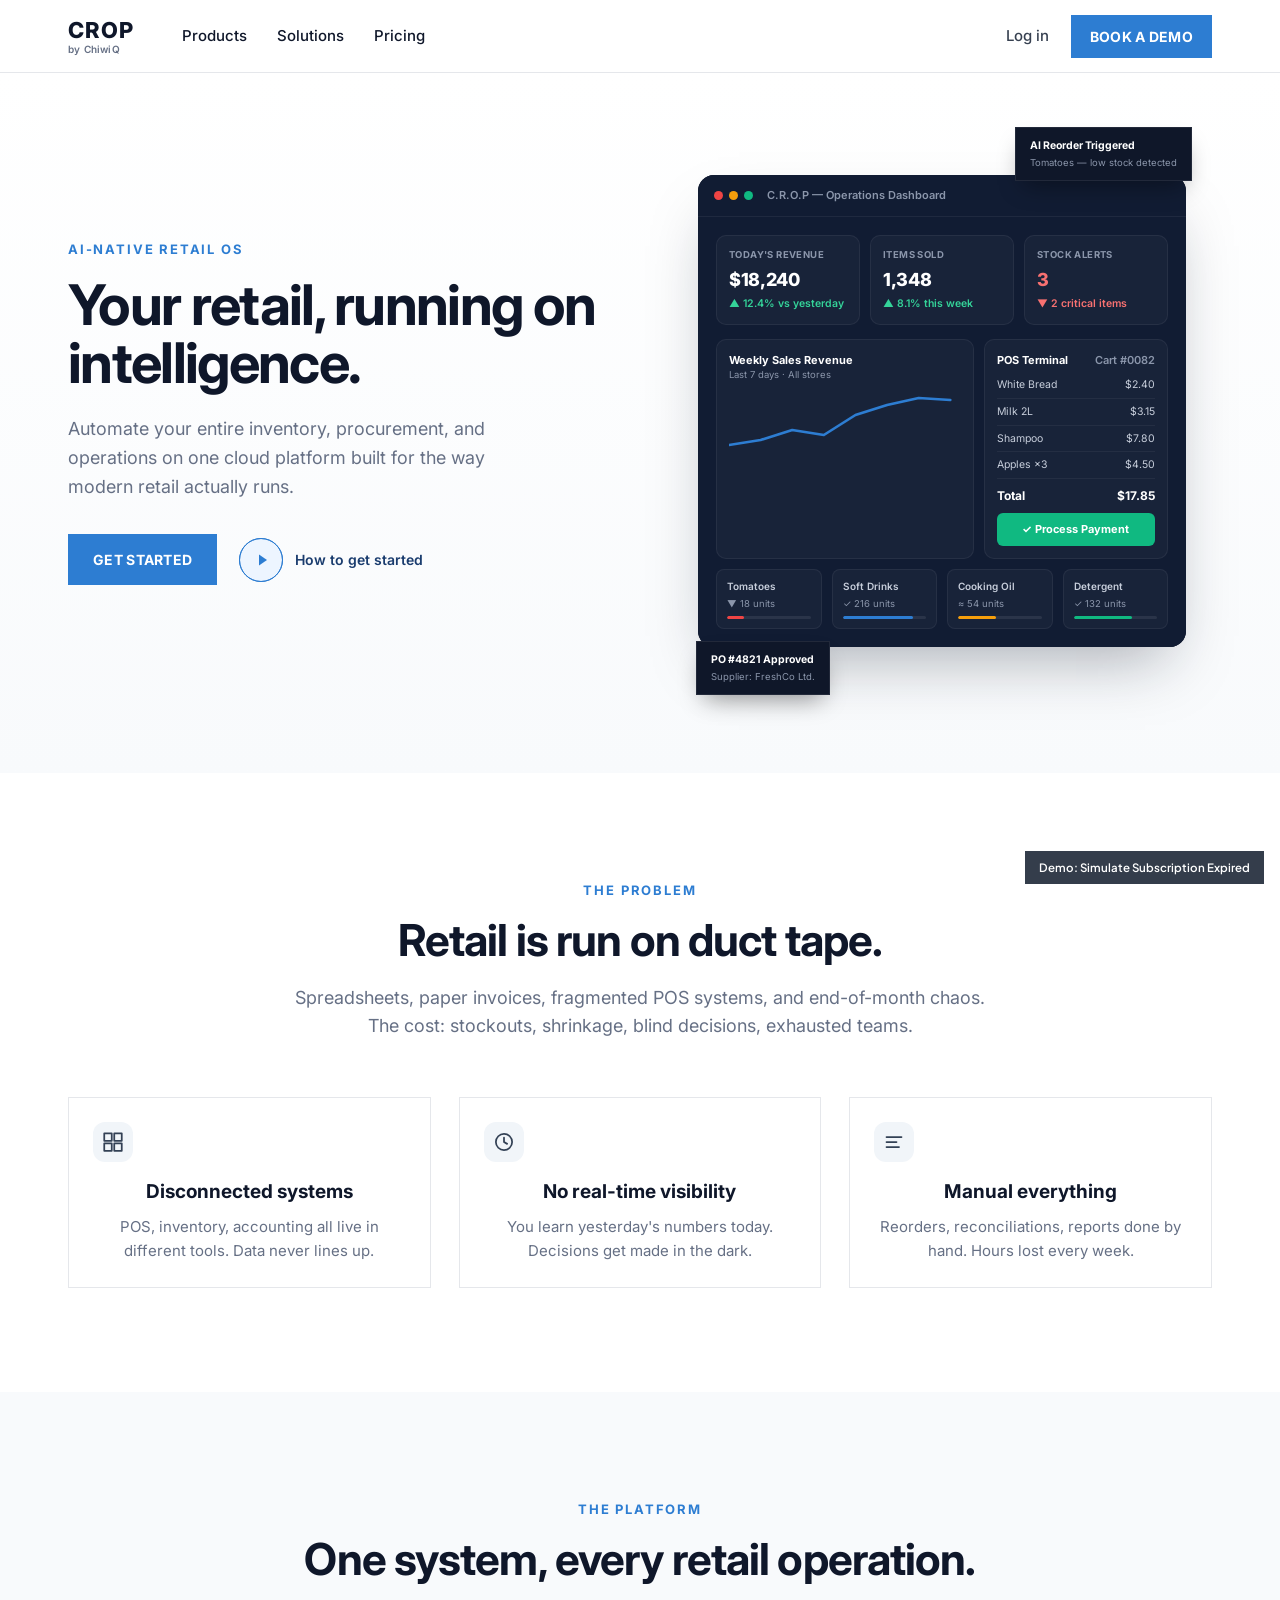
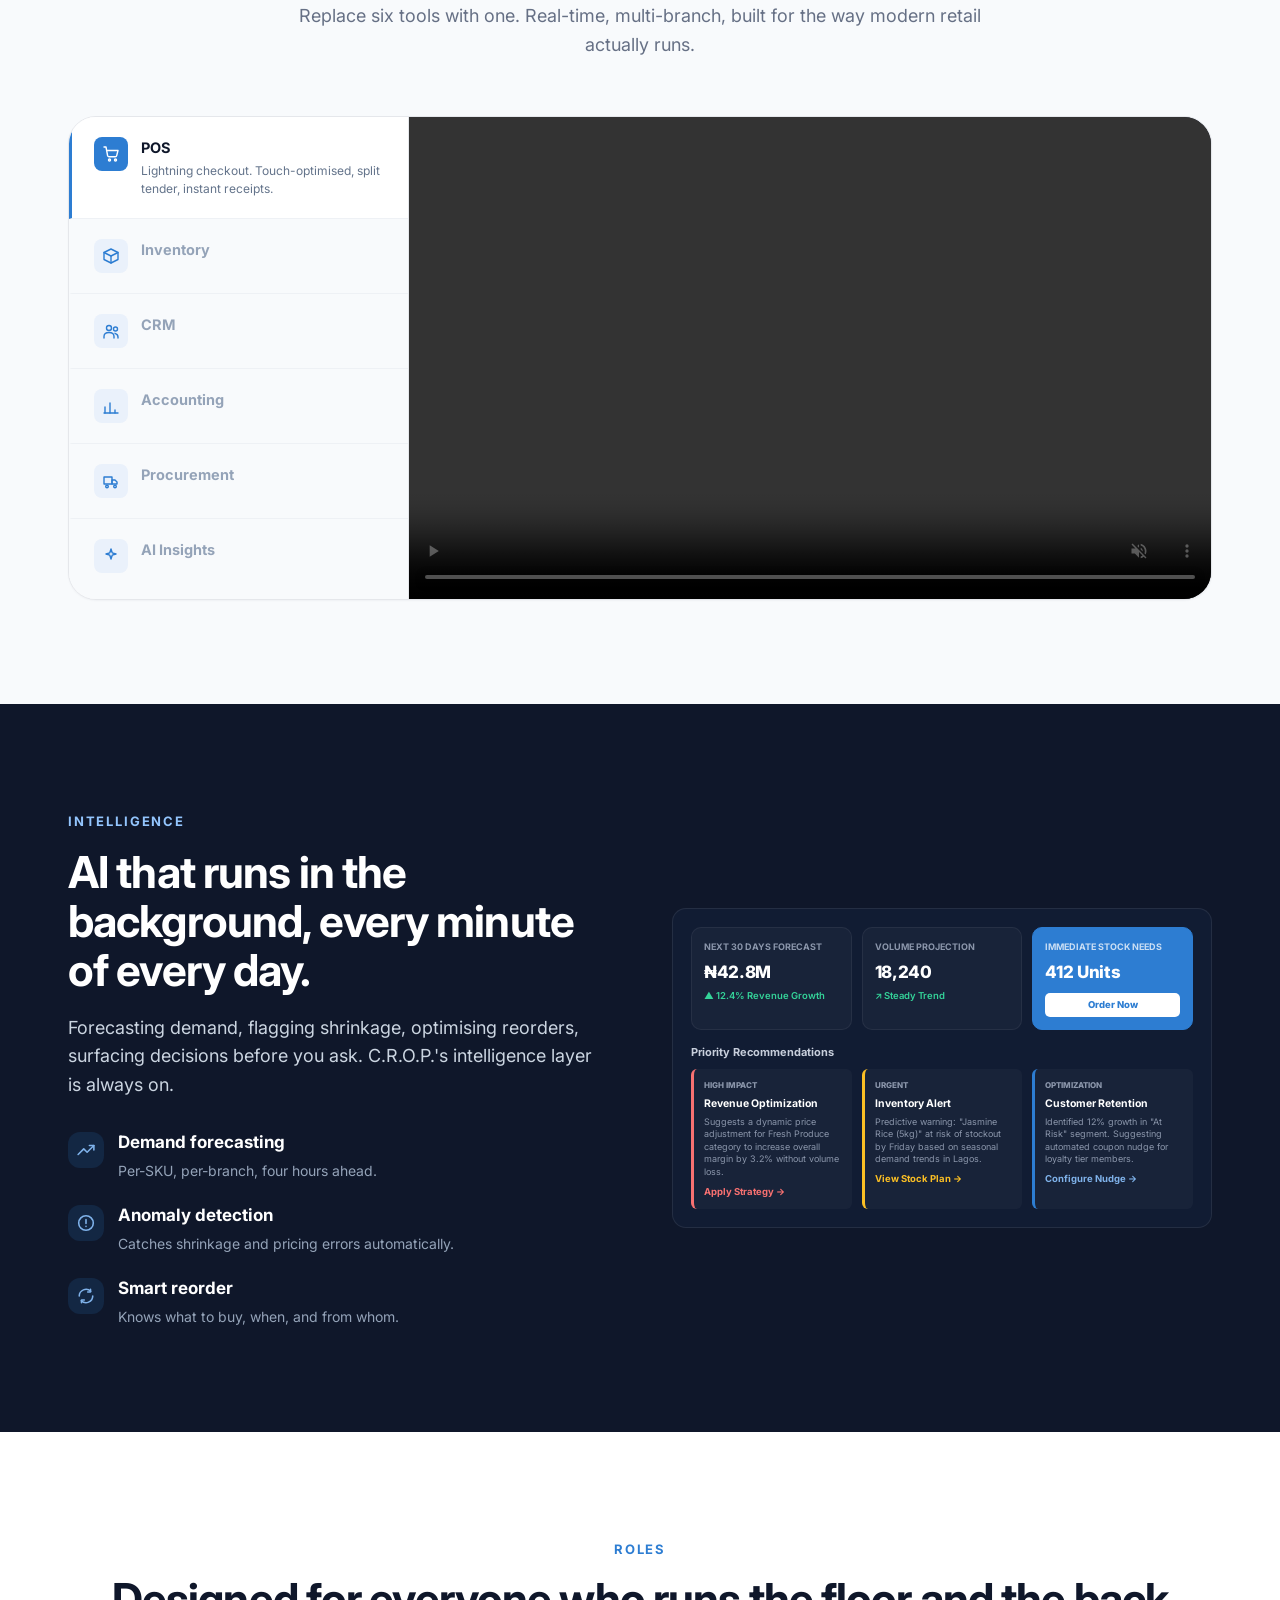
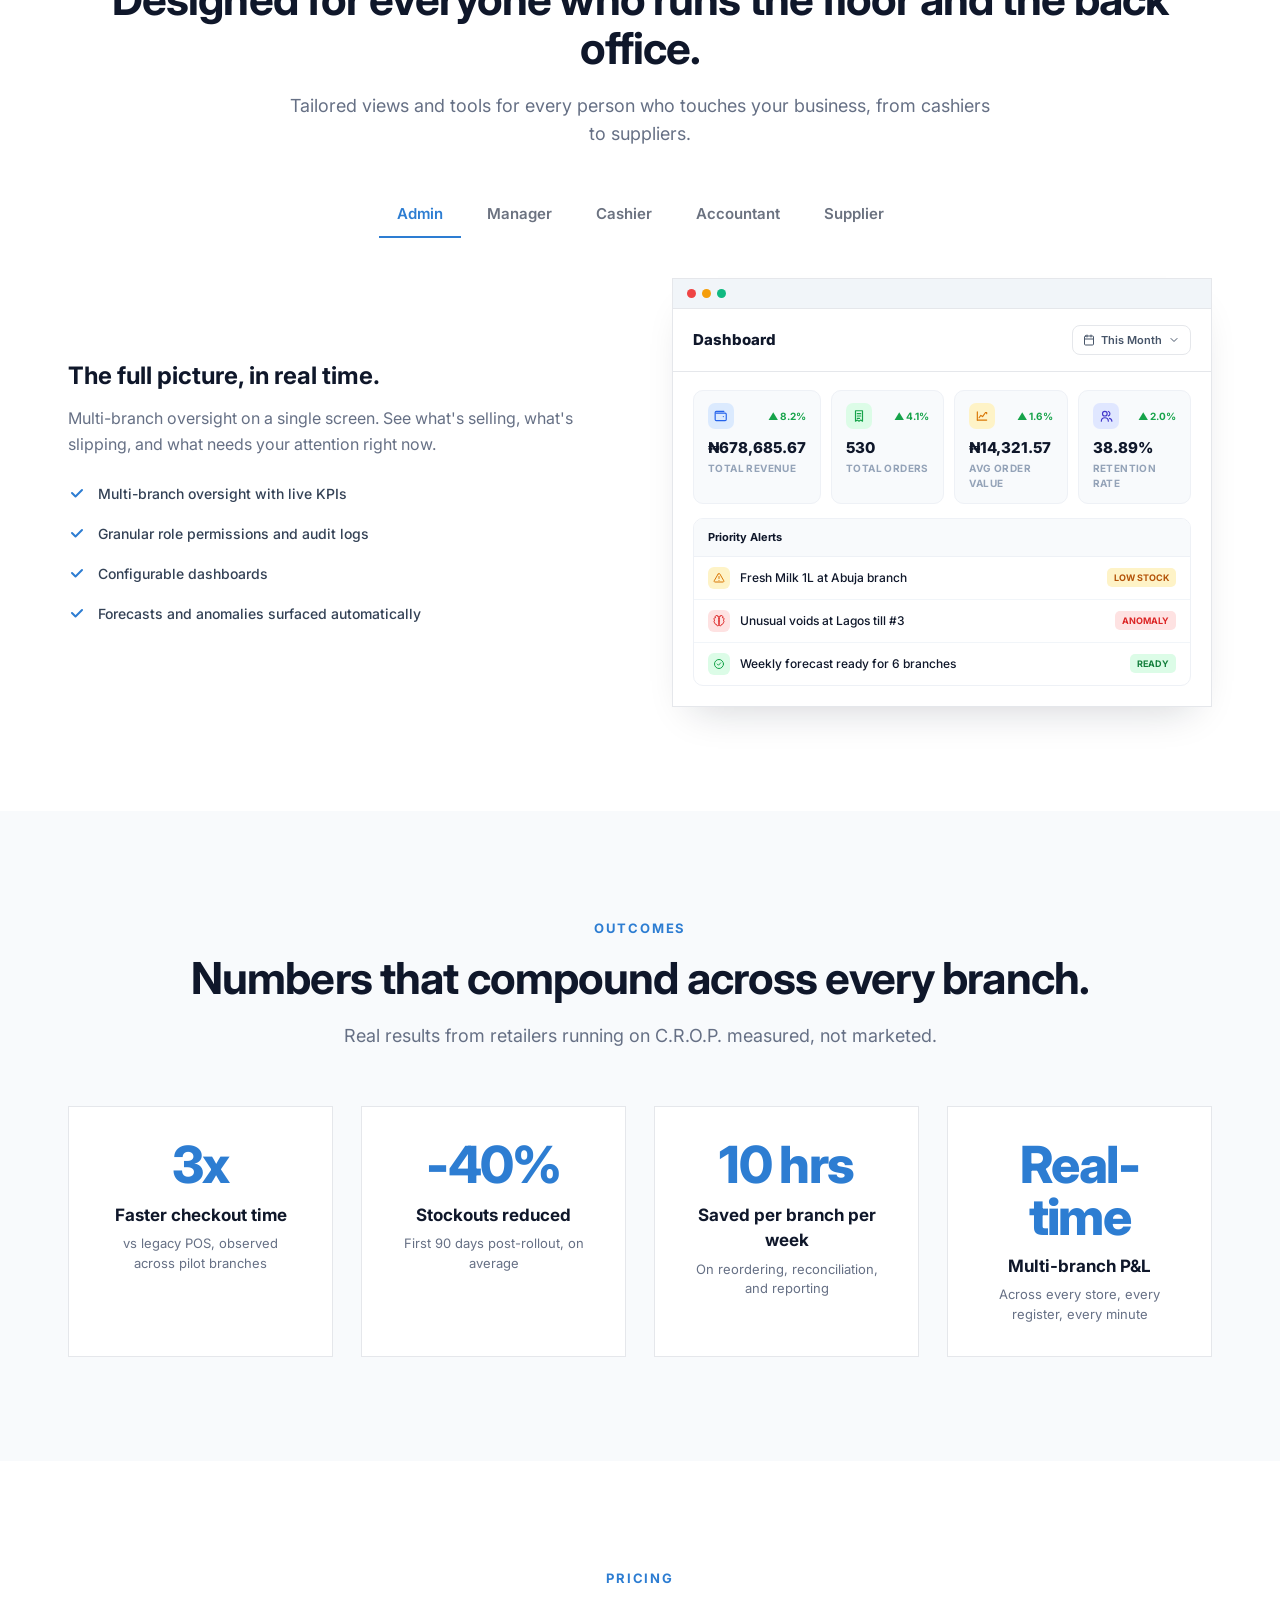
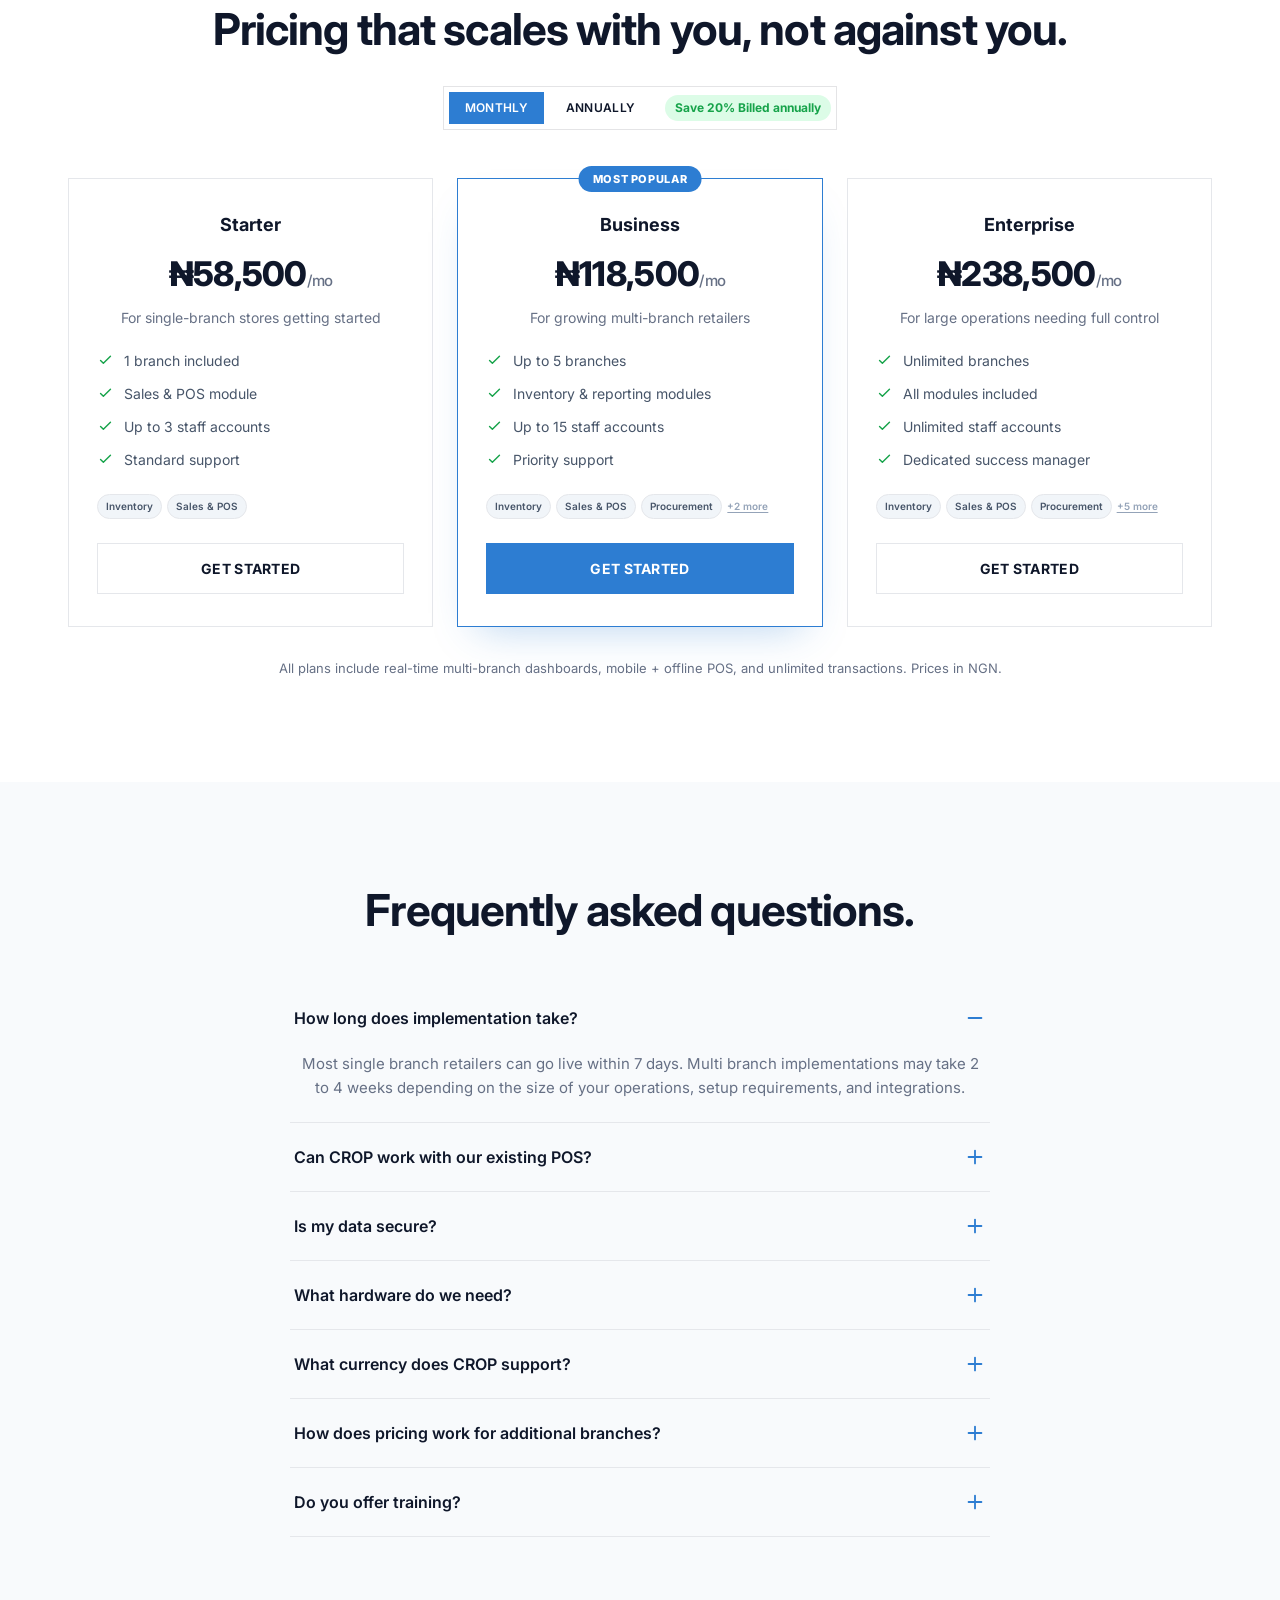
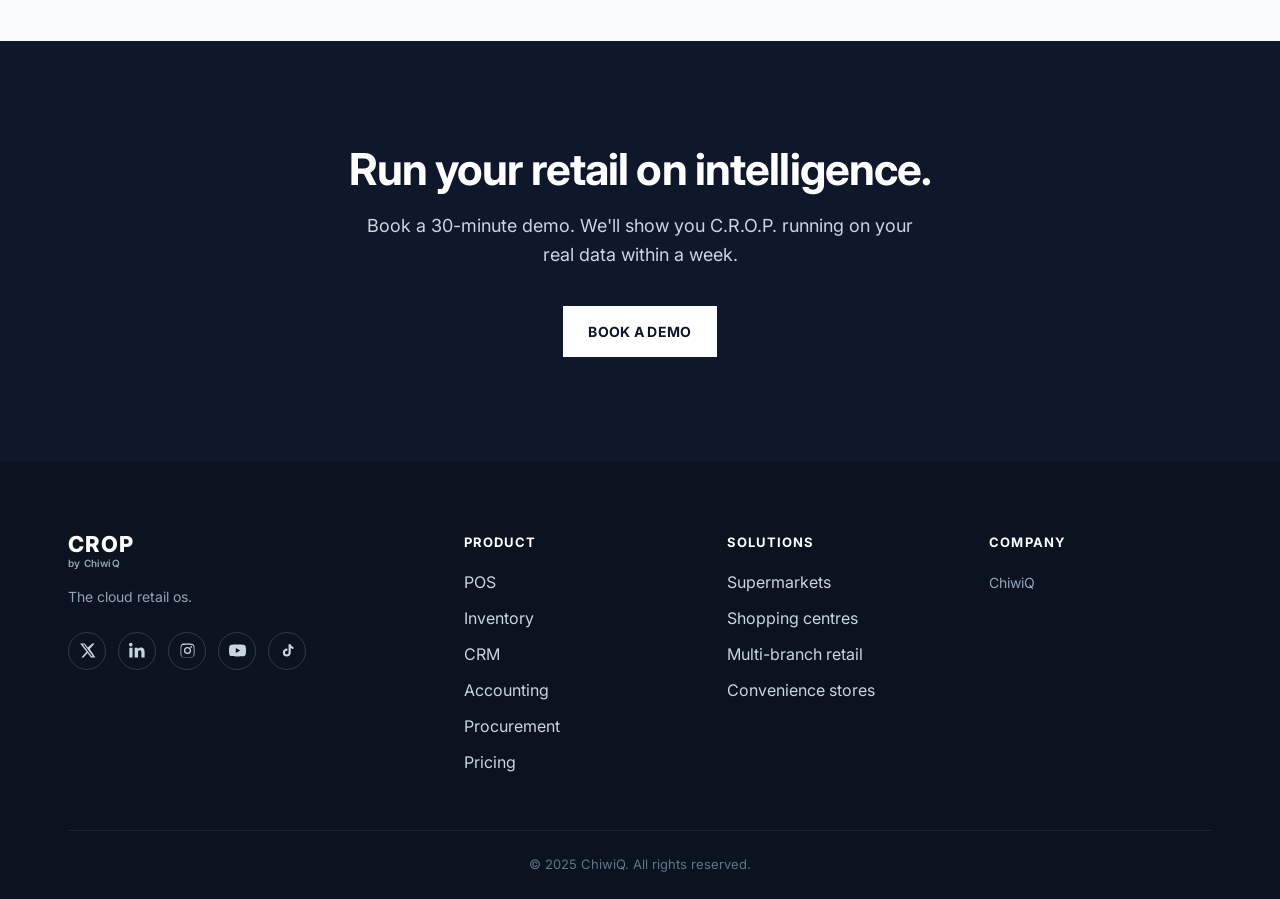
==== commit 7b3c4a2d: "Update landing page and onboarding with contextual tutorial videos" ====
--- a/index.html
+++ b/index.html
@@ -7,6 +7,8 @@
 <link rel="preconnect" href="https://fonts.googleapis.com">
 <link rel="preconnect" href="https://fonts.gstatic.com" crossorigin>
 <link href="https://fonts.googleapis.com/css2?family=Inter:ital,wght@0,400;0,500;0,600;0,700;0,800&family=Plus+Jakarta+Sans:wght@400;500;600;700;800&display=swap" rel="stylesheet">
+<link rel="stylesheet" href="supplier-returns.css">
+<link rel="stylesheet" href="lpo-figma.css">
 <style>
   :root{
     --cyan:#22d3ee;
@@ -2936,175 +2938,16 @@
     .sr-table-wrap{overflow-x:auto;}
   }
 </style>
+<link rel="stylesheet" href="credit-invoices.css">
+<link rel="stylesheet" href="procurement-overview.css">
+<link rel="stylesheet" href="gra-expenses.css">
+<link rel="stylesheet" href="crop-help.css">
+<link rel="stylesheet" href="onboarding.css">
+<link rel="stylesheet" href="landing.css">
+<link rel="stylesheet" href="intro-videos.css">
 </head>
 <body>
-  <div id="view-landing" class="view active">
-  <div class="container">
-    <nav class="nav">
-      <div class="brand">
-        <div class="wordmark">C.R.O.P<span class="accent"></span></div>
-        <div class="tagline">ChiwiQ Retail Operation Platform</div>
-      </div>
-    </nav>
-
-    <section class="hero">
-      <div class="hero-left">
-        <h1>
-          <span class="dim">Your Retail Business,</span>
-          <span class="strong">Running On</span>
-          <span class="gradient-text">Intelligence</span>
-        </h1>
-        <p class="subtitle">An Intelligent system designed to automate your entire inventory, procurement and operations.</p>
-        <div class="cta-row">
-          <button class="btn-primary" onclick="showView('signup')">✦ Create Free Account</button>
-          <button class="btn-outline" onclick="showView('signin')">Sign In →</button>
-        </div>
-        <div class="trust">Trusted by growing retail and supermarket businesses</div>
-      </div>
-
-      <div class="hero-right">
-        <div class="mockup-wrap">
-          <div class="mockup-glow"></div>
-          <div class="dash-card">
-            <div class="float-card float-ai">
-              <div class="t">AI Reorder Triggered</div>
-              <div class="s">Tomatoes — low stock detected</div>
-            </div>
-
-            <div class="titlebar">
-              <div class="traffic"><span class="r"></span><span class="y"></span><span class="g"></span></div>
-              <div class="title">C.R.O.P — Operations Dashboard</div>
-              <div class="live"><span class="dot"></span>Live</div>
-            </div>
-
-            <div class="stats-row">
-              <div class="stat-cell">
-                <div class="lbl">Today's Revenue</div>
-                <div class="val">$18,240</div>
-                <div class="delta">▲ 12.4% vs yesterday</div>
-              </div>
-              <div class="stat-cell">
-                <div class="lbl">Items Sold</div>
-                <div class="val">1,348</div>
-                <div class="delta">▲ 8.1% this week</div>
-              </div>
-              <div class="stat-cell">
-                <div class="lbl">Stock Alerts</div>
-                <div class="val">3</div>
-                <div class="delta down">▼ 2 critical items</div>
-              </div>
-            </div>
-
-            <div class="chart-pos-row">
-              <div class="chart-col">
-                <div class="ttl">Weekly Sales Revenue</div>
-                <div class="sub">Last 7 days · All stores</div>
-                <svg viewBox="0 0 265 106" preserveAspectRatio="none">
-                  <polyline fill="none" stroke="#22d3ee" stroke-width="1.6" stroke-linecap="round" stroke-linejoin="round"
-                    points="0,90 44,72 88,76 132,52 176,33 220,20 264,9"/>
-                  <circle cx="44" cy="72" r="3.2" fill="#22d3ee"/>
-                  <circle cx="88" cy="76" r="3.2" fill="#22d3ee"/>
-                  <circle cx="132" cy="52" r="3.2" fill="#22d3ee"/>
-                  <circle cx="220" cy="20" r="3.5" fill="#22d3ee"/>
-                  <rect x="205" y="0" width="52" height="19" rx="3" fill="rgba(34,211,238,.12)"/>
-                  <text x="231" y="13" fill="#22d3ee" font-size="8" font-weight="700" text-anchor="middle">$18,240</text>
-                </svg>
-                <div class="day-lbls">
-                  <span>Mon</span><span>Tue</span><span>Wed</span><span>Thu</span><span>Fri</span><span>Sat</span><span>Sun</span>
-                </div>
-              </div>
-              <div class="pos-col">
-                <div class="ttl">POS Terminal</div>
-                <div class="pos-mini">
-                  <div class="pos-mini-head"><span>Active Sale</span><span>Cart #0082</span></div>
-                  <div class="pos-mini-items">
-                    <div class="pos-mini-row"><span class="nm">🍞 White Bread</span><span class="pr">$2.40</span></div>
-                    <div class="pos-mini-row"><span class="nm">🥛 Milk 2L</span><span class="pr">$3.15</span></div>
-                    <div class="pos-mini-row"><span class="nm">🧴 Shampoo</span><span class="pr">$7.80</span></div>
-                    <div class="pos-mini-row"><span class="nm">🍎 Apples ×3</span><span class="pr">$4.50</span></div>
-                    <div class="pos-mini-div"></div>
-                  </div>
-                  <div class="pos-mini-total"><span>Total</span><span>$17.85</span></div>
-                  <div class="pos-mini-pay">✓ Process Payment</div>
-                </div>
-              </div>
-            </div>
-
-            <div class="inv-strip">
-              <div class="inv-cell">
-                <div class="nm">Tomatoes</div>
-                <div class="inv-bar"><span style="width:18%;background:#f87171;"></span></div>
-                <div class="units">⚠ 18 units</div>
-              </div>
-              <div class="inv-cell">
-                <div class="nm">Soft Drinks</div>
-                <div class="inv-bar"><span style="width:72%;background:#22d3ee;"></span></div>
-                <div class="units">✓ 216 units</div>
-              </div>
-              <div class="inv-cell">
-                <div class="nm">Cooking Oil</div>
-                <div class="inv-bar"><span style="width:45%;background:#f59e0b;"></span></div>
-                <div class="units">~ 54 units</div>
-              </div>
-              <div class="inv-cell">
-                <div class="nm">Detergent</div>
-                <div class="inv-bar"><span style="width:88%;background:#10b981;"></span></div>
-                <div class="units">✓ 132 units</div>
-              </div>
-            </div>
-
-            <div class="float-card float-po">
-              <div class="t">PO #4821 Approved</div>
-              <div class="s">Supplier: FreshCo Ltd.</div>
-            </div>
-          </div>
-        </div>
-      </div>
-    </section>
-
-    <section class="features">
-      <div class="feat-card">
-        <h3>Smart Point of Sale</h3>
-        <p>Process sales faster with a clean POS terminal built for supermarkets, stores, and retail teams.</p>
-        <div class="feat-panel">
-          <div class="feat-row"><span class="nm">🍞 Whole Grain Bread</span><span class="pr">$2.40</span></div>
-          <div class="feat-row"><span class="nm">🥛 Full Cream Milk</span><span class="pr">$3.15</span></div>
-          <div class="feat-row"><span class="nm">🧃 Orange Juice ×2</span><span class="pr">$5.90</span></div>
-          <div class="feat-total"><span class="nm">Cart Total</span><span class="pr">$11.45</span></div>
-        </div>
-      </div>
-
-      <div class="feat-card">
-        <h3>Inventory Automation</h3>
-        <p>Track stock levels, manage suppliers, and automate reordering before products run out.</p>
-        <div class="feat-panel">
-          <div class="inv-row"><span class="nm">Tomatoes</span><div class="track"><span style="width:18%;background:#f87171;"></span></div><span class="num" style="color:#f87171;">18</span></div>
-          <div class="inv-row"><span class="nm">Soft Drinks</span><div class="track"><span style="width:72%;background:#22d3ee;"></span></div><span class="num" style="color:#22d3ee;">216</span></div>
-          <div class="inv-row"><span class="nm">Cooking Oil</span><div class="track"><span style="width:45%;background:#f59e0b;"></span></div><span class="num" style="color:#f59e0b;">54</span></div>
-          <div class="inv-row"><span class="nm">Detergent</span><div class="track"><span style="width:88%;background:#10b981;"></span></div><span class="num" style="color:#10b981;">132</span></div>
-        </div>
-      </div>
-
-      <div class="feat-card">
-        <h3>Accounting &amp; Business Reports</h3>
-        <p>Generate P&amp;L, trial balance, sales insights, and operational reports in one place.</p>
-        <div class="feat-panel">
-          <div class="acct-bars">
-            <div style="height:55%;background:rgba(26,111,216,.5);"></div>
-            <div style="height:70%;background:rgba(26,111,216,.6);"></div>
-            <div style="height:45%;background:rgba(26,111,216,.4);"></div>
-            <div style="height:85%;background:rgba(14,165,233,.7);"></div>
-            <div style="height:65%;background:rgba(14,165,233,.6);"></div>
-            <div style="height:90%;background:linear-gradient(to top,#1a6fd8,#22d3ee);"></div>
-            <div style="height:100%;background:linear-gradient(to top,#1a6fd8,#22d3ee);box-shadow:0 0 10px rgba(34,211,238,.4);"></div>
-          </div>
-          <div class="acct-days"><span>M</span><span>T</span><span>W</span><span>T</span><span>F</span><span>S</span><span>S</span></div>
-          <div class="acct-rev"><span class="nm">Net Revenue</span><span class="val">▲ $18,240 today</span></div>
-        </div>
-      </div>
-    </section>
-  </div>
-  </div>
+  <div id="view-landing" class="view active"><div class="mkt"><header class="mkt-nav"><div class="mkt-nav-inner"><a href="#top" class="mkt-logo"><span class="mkt-logo-word">CROP</span><span class="mkt-logo-sub">by ChiwiQ</span></a><nav class="mkt-nav-links"><a href="#platform" class="mkt-nav-link">Products</a><a href="#roles" class="mkt-nav-link">Solutions</a><a href="#pricing" class="mkt-nav-link">Pricing</a></nav><div class="mkt-nav-right"><button type="button" class="mkt-nav-login">Log in</button><button type="button" class="mkt-btn mkt-btn--primary mkt-btn--sm">Book a demo</button><button type="button" class="mkt-nav-burger" aria-label="Menu"><svg fill="none" stroke="currentColor" stroke-linecap="round" stroke-linejoin="round" stroke-width="2" viewBox="0 0 24 24"><path d="M4 6h16"></path><path d="M4 12h16"></path><path d="M4 18h16"></path></svg></button></div></div><div class="mkt-mobile-menu"><a href="#platform" class="mkt-mobile-link">Products</a><a href="#roles" class="mkt-mobile-link">Solutions</a><a href="#pricing" class="mkt-mobile-link">Pricing</a><button type="button" class="mkt-mobile-link">Log in</button><div class="mkt-mobile-cta"><button type="button" class="mkt-btn mkt-btn--primary">Book a demo</button></div></div></header><section class="mkt-hero" id="top"><div class="mkt-container"><div class="mkt-hero-grid"><div><p class="mkt-eyebrow">AI-Native Retail OS</p><h1>Your retail, running on intelligence.</h1><p class="mkt-hero-sub">Automate your entire inventory, procurement, and operations on one cloud platform built for the way modern retail actually runs.</p><div class="mkt-hero-cta"><button type="button" class="mkt-btn mkt-btn--primary" id="hero-get-started">Get Started</button><button type="button" class="intro-video-link intro-video-link--hero" data-intro-video="welcome"><span class="intro-play" aria-hidden="true"><svg width="18" height="18" viewBox="0 0 18 18" fill="currentColor"><path d="M6 3.5 14 9l-8 5.5V3.5Z"/></svg></span><span>How to get started</span></button></div></div><div class="mkt-mockup-wrap"><div class="mkt-browser"><div class="mkt-browser-bar"><span class="mkt-dot mkt-dot--r"></span><span class="mkt-dot mkt-dot--y"></span><span class="mkt-dot mkt-dot--g"></span><span class="mkt-browser-title">C.R.O.P — Operations Dashboard</span></div><div class="mkt-dash"><div class="mkt-dash-stats"><div class="mkt-dash-stat"><div class="lbl">Today&#39;s Revenue</div><div class="val">$18,240</div><div class="chg">▲ 12.4% vs yesterday</div></div><div class="mkt-dash-stat"><div class="lbl">Items Sold</div><div class="val">1,348</div><div class="chg">▲ 8.1% this week</div></div><div class="mkt-dash-stat mkt-dash-stat--alert"><div class="lbl">Stock Alerts</div><div class="val">3</div><div class="chg chg--down">▼ 2 critical items</div></div></div><div class="mkt-dash-main"><div class="mkt-dash-chart"><div class="ttl">Weekly Sales Revenue</div><div class="sub">Last 7 days · All stores</div><svg viewBox="0 0 220 70" preserveAspectRatio="none"><polyline fill="none" stroke="#2d7dd2" stroke-width="2.5" stroke-linecap="round" stroke-linejoin="round" points="0,55 30,50 60,40 90,45 120,25 150,15 180,8 210,10"></polyline></svg></div><div class="mkt-dash-pos"><div class="ttl">POS Terminal<span class="cartid">Cart #0082</span></div><div class="mkt-pos-rows"><div class="mkt-pos-row"><span>White Bread</span><span>$2.40</span></div><div class="mkt-pos-row"><span>Milk 2L</span><span>$3.15</span></div><div class="mkt-pos-row"><span>Shampoo</span><span>$7.80</span></div><div class="mkt-pos-row"><span>Apples ×3</span><span>$4.50</span></div></div><div class="mkt-pos-total"><span>Total</span><span>$17.85</span></div><div class="mkt-pos-pay">✓ Process Payment</div></div></div><div class="mkt-dash-strip"><div class="mkt-dash-strip-item"><div class="n">Tomatoes</div><div class="u">▼ 18 units</div><div class="bar"><span style="width:20%;background:#ef4444"></span></div></div><div class="mkt-dash-strip-item"><div class="n">Soft Drinks</div><div class="u">✓ 216 units</div><div class="bar"><span style="width:85%;background:#2d7dd2"></span></div></div><div class="mkt-dash-strip-item"><div class="n">Cooking Oil</div><div class="u">≈ 54 units</div><div class="bar"><span style="width:45%;background:#f59e0b"></span></div></div><div class="mkt-dash-strip-item"><div class="n">Detergent</div><div class="u">✓ 132 units</div><div class="bar"><span style="width:70%;background:#10b981"></span></div></div></div></div></div><div class="mkt-float mkt-float--ai"><div class="t">AI Reorder Triggered</div><div class="s">Tomatoes — low stock detected</div></div><div class="mkt-float mkt-float--po"><div class="t">PO #4821 Approved</div><div class="s">Supplier: FreshCo Ltd.</div></div></div></div></div></section><section class="mkt-section mkt-section--white"><div class="mkt-container mkt-center"><p class="mkt-eyebrow">The Problem</p><h2 class="mkt-heading">Retail is run on duct tape.</h2><p class="mkt-sub">Spreadsheets, paper invoices, fragmented POS systems, and end-of-month chaos. The cost: stockouts, shrinkage, blind decisions, exhausted teams.</p><div class="mkt-problem-grid"><div class="mkt-problem-card"><div class="mkt-problem-icon"><svg viewBox="0 0 16 16" fill="none" stroke="currentColor" stroke-width="1.4" stroke-linecap="round" stroke-linejoin="round"><rect x="1" y="1" width="6" height="6"></rect><rect x="9" y="1" width="6" height="6"></rect><rect x="1" y="9" width="6" height="6"></rect><rect x="9" y="9" width="6" height="6"></rect></svg></div><h3>Disconnected systems</h3><p>POS, inventory, accounting all live in different tools. Data never lines up.</p></div><div class="mkt-problem-card"><div class="mkt-problem-icon"><svg viewBox="0 0 16 16" fill="none" stroke="currentColor" stroke-width="1.4" stroke-linecap="round" stroke-linejoin="round"><circle cx="8" cy="8" r="6.5"></circle><path d="M8 4.5V8l2.5 1.5"></path></svg></div><h3>No real-time visibility</h3><p>You learn yesterday&#39;s numbers today. Decisions get made in the dark.</p></div><div class="mkt-problem-card"><div class="mkt-problem-icon"><svg viewBox="0 0 16 16" fill="none" stroke="currentColor" stroke-width="1.4" stroke-linecap="round" stroke-linejoin="round"><path d="M2 4h12M2 8h8M2 12h10"></path></svg></div><h3>Manual everything</h3><p>Reorders, reconciliations, reports done by hand. Hours lost every week.</p></div></div></div></section><section class="mkt-section mkt-section--light" id="platform"><div class="mkt-container mkt-center"><p class="mkt-eyebrow">The Platform</p><h2 class="mkt-heading">One system, every retail operation.</h2><p class="mkt-sub">Replace six tools with one. Real-time, multi-branch, built for the way modern retail actually runs.</p><div class="mkt-platform-panel"><div class="mkt-platform-tabs" role="tablist" aria-label="Platform modules"><button type="button" role="tab" aria-selected="true" class="mkt-platform-tab mkt-platform-tab--active"><span class="mkt-platform-tab-icon"><svg viewBox="0 0 16 16" fill="none" stroke="currentColor" stroke-width="1.4" stroke-linecap="round" stroke-linejoin="round"><path d="M1 1h2l1.6 8.6a1.5 1.5 0 0 0 1.5 1.2h6.1a1.5 1.5 0 0 0 1.5-1.2L15 4.5H3.6"></path><circle cx="6.5" cy="14" r="1"></circle><circle cx="12.5" cy="14" r="1"></circle></svg></span><span class="mkt-platform-tab-text"><span class="mkt-platform-tab-name">POS</span><span class="mkt-platform-tab-desc">Lightning checkout. Touch-optimised, split tender, instant receipts.</span></span></button><button type="button" role="tab" aria-selected="false" class="mkt-platform-tab"><span class="mkt-platform-tab-icon"><svg viewBox="0 0 16 16" fill="none" stroke="currentColor" stroke-width="1.4" stroke-linecap="round" stroke-linejoin="round"><path d="M1 4.5 8 1l7 3.5-7 3.5-7-3.5Z"></path><path d="M1 4.5v7L8 15l7-3.5v-7"></path><path d="M8 8v7"></path></svg></span><span class="mkt-platform-tab-text"><span class="mkt-platform-tab-name">Inventory</span></span></button><button type="button" role="tab" aria-selected="false" class="mkt-platform-tab"><span class="mkt-platform-tab-icon"><svg viewBox="0 0 16 16" fill="none" stroke="currentColor" stroke-width="1.4" stroke-linecap="round" stroke-linejoin="round"><circle cx="6" cy="5" r="2.5"></circle><path d="M1 15v-1.5C1 11 3.2 9.5 6 9.5s5 1.5 5 4V15"></path><circle cx="12.5" cy="6" r="2"></circle><path d="M15 15v-1c0-1.8-1.3-3.2-3-3.7"></path></svg></span><span class="mkt-platform-tab-text"><span class="mkt-platform-tab-name">CRM</span></span></button><button type="button" role="tab" aria-selected="false" class="mkt-platform-tab"><span class="mkt-platform-tab-icon"><svg viewBox="0 0 16 16" fill="none" stroke="currentColor" stroke-width="1.4" stroke-linecap="round" stroke-linejoin="round"><path d="M2 15V9"></path><path d="M7 15V5"></path><path d="M12 15v-3"></path><path d="M1 15h14"></path></svg></span><span class="mkt-platform-tab-text"><span class="mkt-platform-tab-name">Accounting</span></span></button><button type="button" role="tab" aria-selected="false" class="mkt-platform-tab"><span class="mkt-platform-tab-icon"><svg viewBox="0 0 16 16" fill="none" stroke="currentColor" stroke-width="1.4" stroke-linecap="round" stroke-linejoin="round"><path d="M1 4h8v7H1z"></path><path d="M9 7h3l2 2v2h-5V7Z"></path><circle cx="4" cy="13.5" r="1.3"></circle><circle cx="12" cy="13.5" r="1.3"></circle></svg></span><span class="mkt-platform-tab-text"><span class="mkt-platform-tab-name">Procurement</span></span></button><button type="button" role="tab" aria-selected="false" class="mkt-platform-tab"><span class="mkt-platform-tab-icon"><svg viewBox="0 0 16 16" fill="none" stroke="currentColor" stroke-width="1.4" stroke-linecap="round" stroke-linejoin="round"><path d="M8 1l1.2 3.8L13 6l-3.8 1.2L8 11l-1.2-3.8L3 6l3.8-1.2L8 1Z"></path></svg></span><span class="mkt-platform-tab-text"><span class="mkt-platform-tab-name">AI Insights</span></span></button></div><div class="mkt-platform-preview"><video class="mkt-platform-video" src="assets/landing-demos/pos.mp4" preload="none" autoplay muted loop playsinline></video></div></div></div></section><section class="mkt-section mkt-section--dark"><div class="mkt-container"><div class="mkt-intel-grid"><div><p class="mkt-eyebrow">Intelligence</p><h2 class="mkt-heading">AI that runs in the background, every minute of every day.</h2><p class="mkt-sub">Forecasting demand, flagging shrinkage, optimising reorders, surfacing decisions before you ask. C.R.O.P.&#39;s intelligence layer is always on.</p><ul class="mkt-intel-list"><li class="mkt-intel-item"><span class="mkt-intel-check"><svg viewBox="0 0 16 16" fill="none" stroke="currentColor" stroke-width="1.4" stroke-linecap="round" stroke-linejoin="round"><path d="M1 12 6 7l3 3 6-6"></path><path d="M11 4h4v4"></path></svg></span><div><h3>Demand forecasting</h3><p>Per-SKU, per-branch, four hours ahead.</p></div></li><li class="mkt-intel-item"><span class="mkt-intel-check"><svg viewBox="0 0 16 16" fill="none" stroke="currentColor" stroke-width="1.4" stroke-linecap="round" stroke-linejoin="round"><circle cx="8" cy="8" r="6.5"></circle><path d="M8 5v3.5M8 11h.01"></path></svg></span><div><h3>Anomaly detection</h3><p>Catches shrinkage and pricing errors automatically.</p></div></li><li class="mkt-intel-item"><span class="mkt-intel-check"><svg viewBox="0 0 16 16" fill="none" stroke="currentColor" stroke-width="1.4" stroke-linecap="round" stroke-linejoin="round"><path d="M2 8a6 6 0 0 1 10.2-4.2M14 8a6 6 0 0 1-10.2 4.2"></path><path d="M12 2v2.5H9.5M4 14v-2.5h2.5"></path></svg></span><div><h3>Smart reorder</h3><p>Knows what to buy, when, and from whom.</p></div></li></ul></div><div class="mkt-intel-mock"><div class="mkt-intel-stats"><div class="mkt-intel-stat"><div class="lbl">Next 30 Days Forecast</div><div class="val">₦42.8M</div><div class="trend">▲ 12.4% Revenue Growth</div></div><div class="mkt-intel-stat"><div class="lbl">Volume Projection</div><div class="val">18,240</div><div class="trend">↗ Steady Trend</div></div><div class="mkt-intel-stat mkt-intel-stat--hl"><div class="lbl">Immediate Stock Needs</div><div class="val">412 Units</div><div class="mkt-intel-stat-btn">Order Now</div></div></div><div class="mkt-intel-recs"><div class="rec-head">Priority Recommendations</div><div class="mkt-intel-recs-grid"><div class="mkt-intel-rec mkt-intel-rec--danger"><div class="tag">High Impact</div><div class="h">Revenue Optimization</div><div class="d">Suggests a dynamic price adjustment for Fresh Produce category to increase overall margin by 3.2% without volume loss.</div><div class="a">Apply Strategy →</div></div><div class="mkt-intel-rec mkt-intel-rec--warn"><div class="tag">Urgent</div><div class="h">Inventory Alert</div><div class="d">Predictive warning: &quot;Jasmine Rice (5kg)&quot; at risk of stockout by Friday based on seasonal demand trends in Lagos.</div><div class="a">View Stock Plan →</div></div><div class="mkt-intel-rec mkt-intel-rec--info"><div class="tag">Optimization</div><div class="h">Customer Retention</div><div class="d">Identified 12% growth in &quot;At Risk&quot; segment. Suggesting automated coupon nudge for loyalty tier members.</div><div class="a">Configure Nudge →</div></div></div></div></div></div></div></section><section class="mkt-section mkt-section--white" id="roles"><div class="mkt-container mkt-center"><p class="mkt-eyebrow">Roles</p><h2 class="mkt-heading">Designed for everyone who runs the floor and the back office.</h2><p class="mkt-sub">Tailored views and tools for every person who touches your business, from cashiers to suppliers.</p></div><div class="mkt-container"><div class="mkt-tabs" role="tablist" aria-label="Roles"><button type="button" role="tab" aria-selected="true" class="mkt-tab mkt-tab--active">Admin</button><button type="button" role="tab" aria-selected="false" class="mkt-tab">Manager</button><button type="button" role="tab" aria-selected="false" class="mkt-tab">Cashier</button><button type="button" role="tab" aria-selected="false" class="mkt-tab">Accountant</button><button type="button" role="tab" aria-selected="false" class="mkt-tab">Supplier</button></div><div class="mkt-roles-panel"><div class="mkt-roles-left"><h3>The full picture, in real time.</h3><p>Multi-branch oversight on a single screen. See what&#39;s selling, what&#39;s slipping, and what needs your attention right now.</p><ul class="mkt-roles-check"><li><span class="mkt-roles-check-ic"><svg viewBox="0 0 16 16" fill="none" stroke="currentColor" stroke-width="2" stroke-linecap="round" stroke-linejoin="round"><path d="M3 8l3.5 3.5L13 5"></path></svg></span>Multi-branch oversight with live KPIs</li><li><span class="mkt-roles-check-ic"><svg viewBox="0 0 16 16" fill="none" stroke="currentColor" stroke-width="2" stroke-linecap="round" stroke-linejoin="round"><path d="M3 8l3.5 3.5L13 5"></path></svg></span>Granular role permissions and audit logs</li><li><span class="mkt-roles-check-ic"><svg viewBox="0 0 16 16" fill="none" stroke="currentColor" stroke-width="2" stroke-linecap="round" stroke-linejoin="round"><path d="M3 8l3.5 3.5L13 5"></path></svg></span>Configurable dashboards</li><li><span class="mkt-roles-check-ic"><svg viewBox="0 0 16 16" fill="none" stroke="currentColor" stroke-width="2" stroke-linecap="round" stroke-linejoin="round"><path d="M3 8l3.5 3.5L13 5"></path></svg></span>Forecasts and anomalies surfaced automatically</li></ul></div><div class="mkt-roles-mock"><div class="mkt-roles-mock-chrome"><span class="mkt-dot mkt-dot--r"></span><span class="mkt-dot mkt-dot--y"></span><span class="mkt-dot mkt-dot--g"></span></div><div class="mkt-rmock-head"><span class="mkt-rmock-title">Dashboard</span><span class="mkt-rmock-pill"><svg fill="none" stroke="currentColor" stroke-linecap="round" stroke-linejoin="round" stroke-width="2" viewBox="0 0 24 24"><path d="M8 2v4"></path><path d="M16 2v4"></path><rect x="3" y="4" width="18" height="18" rx="2"></rect><path d="M3 10h18"></path></svg> This Month <svg fill="none" stroke="currentColor" stroke-linecap="round" stroke-linejoin="round" stroke-width="2" viewBox="0 0 24 24"><path d="m6 9 6 6 6-6"></path></svg></span></div><div class="mkt-rmock-body"><div class="mkt-rmock-stats mkt-rmock-stats--4"><div class="mkt-rmock-stat mkt-rmock-stat--blue"><div class="mkt-rmock-stat-top"><span class="mkt-rmock-icon mkt-rmock-icon--blue"><svg fill="none" stroke="currentColor" stroke-linecap="round" stroke-linejoin="round" stroke-width="2" viewBox="0 0 24 24"><path d="M4 7h15a2 2 0 0 1 2 2v9a2 2 0 0 1-2 2H4a2 2 0 0 1-2-2V6a2 2 0 0 1 2-2h13"></path><path d="M16 13h.01"></path></svg></span><span class="trend">▲ 8.2%</span></div><div class="val">₦678,685.67</div><div class="lbl">Total Revenue</div></div><div class="mkt-rmock-stat mkt-rmock-stat--green"><div class="mkt-rmock-stat-top"><span class="mkt-rmock-icon mkt-rmock-icon--green"><svg fill="none" stroke="currentColor" stroke-linecap="round" stroke-linejoin="round" stroke-width="2" viewBox="0 0 24 24"><path d="M6 3h12v18l-3-2-3 2-3-2-3 2V3Z"></path><path d="M9 8h6"></path><path d="M9 12h6"></path><path d="M9 16h4"></path></svg></span><span class="trend">▲ 4.1%</span></div><div class="val">530</div><div class="lbl">Total Orders</div></div><div class="mkt-rmock-stat mkt-rmock-stat--amber"><div class="mkt-rmock-stat-top"><span class="mkt-rmock-icon mkt-rmock-icon--amber"><svg fill="none" stroke="currentColor" stroke-linecap="round" stroke-linejoin="round" stroke-width="2" viewBox="0 0 24 24"><path d="M4 19V5"></path><path d="M4 19h16"></path><path d="m7 15 3-4 3 2 5-7"></path><path d="M18 6h2v2"></path></svg></span><span class="trend">▲ 1.6%</span></div><div class="val">₦14,321.57</div><div class="lbl">Avg Order Value</div></div><div class="mkt-rmock-stat mkt-rmock-stat--navy"><div class="mkt-rmock-stat-top"><span class="mkt-rmock-icon mkt-rmock-icon--navy"><svg fill="none" stroke="currentColor" stroke-linecap="round" stroke-linejoin="round" stroke-width="2" viewBox="0 0 24 24"><path d="M16 21a6 6 0 0 0-12 0"></path><circle cx="10" cy="8" r="4"></circle><path d="M22 21a5 5 0 0 0-4-4.9"></path><path d="M16 4.2a4 4 0 0 1 0 7.6"></path></svg></span><span class="trend">▲ 2.0%</span></div><div class="val">38.89%</div><div class="lbl">Retention Rate</div></div></div><div class="mkt-rmock-alerts"><div class="mkt-rmock-alerts-head">Priority Alerts</div><div class="mkt-rmock-alert"><span class="mkt-rmock-alert-icon mkt-rmock-alert-icon--amber"><svg fill="none" stroke="currentColor" stroke-linecap="round" stroke-linejoin="round" stroke-width="2" viewBox="0 0 24 24"><path d="M12 9v4"></path><path d="M12 17h.01"></path><path d="M10.3 3.9 2.4 17.6A1.6 1.6 0 0 0 3.8 20h16.4a1.6 1.6 0 0 0 1.4-2.4L13.7 3.9a1.6 1.6 0 0 0-2.8 0Z"></path></svg></span><span class="txt">Fresh Milk 1L at Abuja branch</span><span class="tag tag--amber">LOW STOCK</span></div><div class="mkt-rmock-alert"><span class="mkt-rmock-alert-icon mkt-rmock-alert-icon--red"><svg fill="none" stroke="currentColor" stroke-linecap="round" stroke-linejoin="round" stroke-width="2" viewBox="0 0 24 24"><path d="M9.5 2A2.5 2.5 0 0 1 12 4.5v15a2.5 2.5 0 0 1-4.96-.46 2.5 2.5 0 0 1-2.96-3.08 3 3 0 0 1-.34-5.58 2.5 2.5 0 0 1 1.32-4.84A2.5 2.5 0 0 1 9.5 2"></path><path d="M14.5 2A2.5 2.5 0 0 0 12 4.5v15a2.5 2.5 0 0 0 4.96-.46 2.5 2.5 0 0 0 2.96-3.08 3 3 0 0 0 .34-5.58 2.5 2.5 0 0 0-1.32-4.84A2.5 2.5 0 0 0 14.5 2"></path><path d="M12 7h.01"></path><path d="M12 12h.01"></path></svg></span><span class="txt">Unusual voids at Lagos till #3</span><span class="tag tag--red">ANOMALY</span></div><div class="mkt-rmock-alert"><span class="mkt-rmock-alert-icon mkt-rmock-alert-icon--green"><svg fill="none" stroke="currentColor" stroke-linecap="round" stroke-linejoin="round" stroke-width="2" viewBox="0 0 24 24"><circle cx="12" cy="12" r="9"></circle><path d="m8.5 12 2.5 2.5 4.5-5"></path></svg></span><span class="txt">Weekly forecast ready for 6 branches</span><span class="tag tag--green">READY</span></div></div></div></div></div></div></section><section class="mkt-section mkt-section--light"><div class="mkt-container mkt-center"><p class="mkt-eyebrow">Outcomes</p><h2 class="mkt-heading">Numbers that compound across every branch.</h2><p class="mkt-sub">Real results from retailers running on C.R.O.P. measured, not marketed.</p><div class="mkt-outcomes-grid"><div class="mkt-outcome"><div class="num">3x</div><div class="label">Faster checkout time</div><div class="cap">vs legacy POS, observed across pilot branches</div></div><div class="mkt-outcome"><div class="num">-40%</div><div class="label">Stockouts reduced</div><div class="cap">First 90 days post-rollout, on average</div></div><div class="mkt-outcome"><div class="num">10 hrs</div><div class="label">Saved per branch per week</div><div class="cap">On reordering, reconciliation, and reporting</div></div><div class="mkt-outcome"><div class="num">Real-time</div><div class="label">Multi-branch P&amp;L</div><div class="cap">Across every store, every register, every minute</div></div></div></div></section><section class="mkt-section mkt-section--white" id="pricing"><div class="mkt-container mkt-center"><p class="mkt-eyebrow">Pricing</p><h2 class="mkt-heading">Pricing that scales with you, not against you.</h2><div class="mkt-pricing-toolbar" style="justify-content:center;flex-wrap:wrap;gap:12px"><div class="mkt-billing-toggle"><button type="button" class="mkt-billing-opt mkt-billing-opt--active">Monthly</button><button type="button" class="mkt-billing-opt">Annually</button><span class="mkt-save-badge">Save 20% Billed annually</span></div></div><div class="mkt-pricing-grid"><div class="mkt-price-card"><div class="mkt-price-name">Starter</div><div class="mkt-price-amount">₦58,500<span>/mo</span></div><div class="mkt-price-desc">For single-branch stores getting started</div><ul class="mkt-price-features"><li><svg fill="none" stroke="currentColor" stroke-linecap="round" stroke-linejoin="round" stroke-width="2" viewBox="0 0 24 24"><path d="m5 12 4 4L19 6"></path></svg>1 branch included</li><li><svg fill="none" stroke="currentColor" stroke-linecap="round" stroke-linejoin="round" stroke-width="2" viewBox="0 0 24 24"><path d="m5 12 4 4L19 6"></path></svg>Sales &amp; POS module</li><li><svg fill="none" stroke="currentColor" stroke-linecap="round" stroke-linejoin="round" stroke-width="2" viewBox="0 0 24 24"><path d="m5 12 4 4L19 6"></path></svg>Up to 3 staff accounts</li><li><svg fill="none" stroke="currentColor" stroke-linecap="round" stroke-linejoin="round" stroke-width="2" viewBox="0 0 24 24"><path d="m5 12 4 4L19 6"></path></svg>Standard support</li></ul><div class="mkt-price-modules"><span class="chip">Inventory</span><span class="chip">Sales &amp; POS</span></div><button type="button" class="mkt-btn mkt-btn--outline">Get Started</button></div><div class="mkt-price-card mkt-price-card--featured"><span class="mkt-most-popular">Most Popular</span><div class="mkt-price-name">Business</div><div class="mkt-price-amount">₦118,500<span>/mo</span></div><div class="mkt-price-desc">For growing multi-branch retailers</div><ul class="mkt-price-features"><li><svg fill="none" stroke="currentColor" stroke-linecap="round" stroke-linejoin="round" stroke-width="2" viewBox="0 0 24 24"><path d="m5 12 4 4L19 6"></path></svg>Up to 5 branches</li><li><svg fill="none" stroke="currentColor" stroke-linecap="round" stroke-linejoin="round" stroke-width="2" viewBox="0 0 24 24"><path d="m5 12 4 4L19 6"></path></svg>Inventory &amp; reporting modules</li><li><svg fill="none" stroke="currentColor" stroke-linecap="round" stroke-linejoin="round" stroke-width="2" viewBox="0 0 24 24"><path d="m5 12 4 4L19 6"></path></svg>Up to 15 staff accounts</li><li><svg fill="none" stroke="currentColor" stroke-linecap="round" stroke-linejoin="round" stroke-width="2" viewBox="0 0 24 24"><path d="m5 12 4 4L19 6"></path></svg>Priority support</li></ul><div class="mkt-price-modules"><span class="chip">Inventory</span><span class="chip">Sales &amp; POS</span><span class="chip">Procurement</span><button class="more" type="button">+2 more</button></div><button type="button" class="mkt-btn mkt-btn--primary">Get Started</button></div><div class="mkt-price-card"><div class="mkt-price-name">Enterprise</div><div class="mkt-price-amount">₦238,500<span>/mo</span></div><div class="mkt-price-desc">For large operations needing full control</div><ul class="mkt-price-features"><li><svg fill="none" stroke="currentColor" stroke-linecap="round" stroke-linejoin="round" stroke-width="2" viewBox="0 0 24 24"><path d="m5 12 4 4L19 6"></path></svg>Unlimited branches</li><li><svg fill="none" stroke="currentColor" stroke-linecap="round" stroke-linejoin="round" stroke-width="2" viewBox="0 0 24 24"><path d="m5 12 4 4L19 6"></path></svg>All modules included</li><li><svg fill="none" stroke="currentColor" stroke-linecap="round" stroke-linejoin="round" stroke-width="2" viewBox="0 0 24 24"><path d="m5 12 4 4L19 6"></path></svg>Unlimited staff accounts</li><li><svg fill="none" stroke="currentColor" stroke-linecap="round" stroke-linejoin="round" stroke-width="2" viewBox="0 0 24 24"><path d="m5 12 4 4L19 6"></path></svg>Dedicated success manager</li></ul><div class="mkt-price-modules"><span class="chip">Inventory</span><span class="chip">Sales &amp; POS</span><span class="chip">Procurement</span><button class="more" type="button">+5 more</button></div><button type="button" class="mkt-btn mkt-btn--outline">Get Started</button></div></div><p class="mkt-price-foot">All plans include real-time multi-branch dashboards, mobile + offline POS, and unlimited transactions. Prices in NGN.</p></div></section><section class="mkt-section mkt-section--light"><div class="mkt-container mkt-center"><h2 class="mkt-heading">Frequently asked questions.</h2><div class="mkt-faq"><div class="mkt-faq-item"><button type="button" class="mkt-faq-q" aria-expanded="true">How long does implementation take?<svg class="mkt-faq-icon" viewBox="0 0 24 24" fill="none" stroke="currentColor" stroke-width="2" aria-hidden="true"><path d="M5 12h14" stroke-linecap="round"></path></svg></button><div class="mkt-faq-a">Most single branch retailers can go live within 7 days. Multi branch implementations may take 2 to 4 weeks depending on the size of your operations, setup requirements, and integrations.</div></div><div class="mkt-faq-item"><button type="button" class="mkt-faq-q" aria-expanded="false">Can CROP work with our existing POS?<svg class="mkt-faq-icon" viewBox="0 0 24 24" fill="none" stroke="currentColor" stroke-width="2" aria-hidden="true"><path d="M12 5v14M5 12h14" stroke-linecap="round"></path></svg></button></div><div class="mkt-faq-item"><button type="button" class="mkt-faq-q" aria-expanded="false">Is my data secure?<svg class="mkt-faq-icon" viewBox="0 0 24 24" fill="none" stroke="currentColor" stroke-width="2" aria-hidden="true"><path d="M12 5v14M5 12h14" stroke-linecap="round"></path></svg></button></div><div class="mkt-faq-item"><button type="button" class="mkt-faq-q" aria-expanded="false">What hardware do we need?<svg class="mkt-faq-icon" viewBox="0 0 24 24" fill="none" stroke="currentColor" stroke-width="2" aria-hidden="true"><path d="M12 5v14M5 12h14" stroke-linecap="round"></path></svg></button></div><div class="mkt-faq-item"><button type="button" class="mkt-faq-q" aria-expanded="false">What currency does CROP support?<svg class="mkt-faq-icon" viewBox="0 0 24 24" fill="none" stroke="currentColor" stroke-width="2" aria-hidden="true"><path d="M12 5v14M5 12h14" stroke-linecap="round"></path></svg></button></div><div class="mkt-faq-item"><button type="button" class="mkt-faq-q" aria-expanded="false">How does pricing work for additional branches?<svg class="mkt-faq-icon" viewBox="0 0 24 24" fill="none" stroke="currentColor" stroke-width="2" aria-hidden="true"><path d="M12 5v14M5 12h14" stroke-linecap="round"></path></svg></button></div><div class="mkt-faq-item"><button type="button" class="mkt-faq-q" aria-expanded="false">Do you offer training?<svg class="mkt-faq-icon" viewBox="0 0 24 24" fill="none" stroke="currentColor" stroke-width="2" aria-hidden="true"><path d="M12 5v14M5 12h14" stroke-linecap="round"></path></svg></button></div></div></div></section><section class="mkt-section mkt-section--dark mkt-cta"><div class="mkt-container"><h2 class="mkt-heading">Run your retail on intelligence.</h2><p class="mkt-sub">Book a 30-minute demo. We&#39;ll show you C.R.O.P. running on your real data within a week.</p><div class="mkt-cta-btns"><button type="button" class="mkt-btn mkt-btn--white">Book a demo</button></div></div></section><footer class="mkt-footer"><div class="mkt-container"><div class="mkt-footer-grid"><div class="mkt-footer-brand"><a href="#top" class="mkt-logo"><span class="mkt-logo-word">CROP</span><span class="mkt-logo-sub">by ChiwiQ</span></a><p class="mkt-footer-tagline">The cloud retail os.</p><div class="mkt-footer-social"><button type="button" class="mkt-social-btn" aria-label="X"><svg viewBox="0 0 24 24" fill="currentColor" aria-hidden="true"><path d="M18.9 2H22l-6.8 7.8L23.2 22h-6.3l-4.9-6.4L6.4 22H3.3l7.3-8.3L1.6 2H8l4.4 5.9L18.9 2Zm-1.1 18h1.7L7.1 3.7H5.3L17.8 20Z"></path></svg></button><button type="button" class="mkt-social-btn" aria-label="LinkedIn"><svg viewBox="0 0 24 24" fill="currentColor" aria-hidden="true"><path d="M4.98 3.5A2.5 2.5 0 1 1 0 3.5a2.5 2.5 0 0 1 4.98 0ZM.5 8h4.5v14H.5V8Zm7.5 0h4.3v1.9h.1c.6-1.1 2-2.3 4.2-2.3 4.5 0 5.4 3 5.4 6.9V22h-4.5v-6.6c0-1.6 0-3.6-2.2-3.6s-2.5 1.7-2.5 3.5V22H8V8Z"></path></svg></button><button type="button" class="mkt-social-btn" aria-label="Instagram"><svg viewBox="0 0 24 24" fill="currentColor" aria-hidden="true"><path d="M12 2.2c3.2 0 3.6 0 4.9.1 1.2.1 1.8.2 2.2.4.6.2 1 .5 1.4.9.4.4.7.8.9 1.4.2.4.4 1 .4 2.2.1 1.3.1 1.7.1 4.9s0 3.6-.1 4.9c-.1 1.2-.2 1.8-.4 2.2-.2.6-.5 1-.9 1.4-.4.4-.8.7-1.4.9-.4.2-1 .4-2.2.4-1.3.1-1.7.1-4.9.1s-3.6 0-4.9-.1c-1.2-.1-1.8-.2-2.2-.4-.6-.2-1-.5-1.4-.9-.4-.4-.7-.8-.9-1.4-.2-.4-.4-1-.4-2.2C2.2 15.6 2.2 15.2 2.2 12s0-3.6.1-4.9c.1-1.2.2-1.8.4-2.2.2-.6.5-1 .9-1.4.4-.4.8-.7 1.4-.9.4-.2 1-.4 2.2-.4C8.4 2.2 8.8 2.2 12 2.2Zm0 1.8c-3.1 0-3.5 0-4.8.1-1.1.1-1.5.2-1.8.3-.5.2-.8.4-1.1.7-.3.3-.5.6-.7 1.1-.1.3-.3.7-.3 1.8-.1 1.3-.1 1.7-.1 4.8s0 3.5.1 4.8c.1 1.1.2 1.5.3 1.8.2.5.4.8.7 1.1.3.3.6.5 1.1.7.3.1.7.3 1.8.3 1.3.1 1.7.1 4.8.1s3.5 0 4.8-.1c1.1-.1 1.5-.2 1.8-.3.5-.2.8-.4 1.1-.7.3-.3.5-.6.7-1.1.1-.3.3-.7.3-1.8.1-1.3.1-1.7.1-4.8s0-3.5-.1-4.8c-.1-1.1-.2-1.5-.3-1.8-.2-.5-.4-.8-.7-1.1-.3-.3-.6-.5-1.1-.7-.3-.1-.7-.3-1.8-.3-1.3-.1-1.7-.1-4.8-.1Zm0 3.1a5 5 0 1 1 0 10 5 5 0 0 1 0-10Zm0 1.8a3.2 3.2 0 1 0 0 6.4 3.2 3.2 0 0 0 0-6.4Zm5.2-3.1a1.2 1.2 0 1 1 0 2.4 1.2 1.2 0 0 1 0-2.4Z"></path></svg></button><button type="button" class="mkt-social-btn" aria-label="YouTube"><svg viewBox="0 0 24 24" fill="currentColor" aria-hidden="true"><path d="M23.5 6.2a3 3 0 0 0-2.1-2.1C19.5 3.5 12 3.5 12 3.5s-7.5 0-9.4.6A3 3 0 0 0 .5 6.2 31.3 31.3 0 0 0 0 12c0 1.9.2 3.9.5 5.8a3 3 0 0 0 2.1 2.1c1.9.6 9.4.6 9.4.6s7.5 0 9.4-.6a3 3 0 0 0 2.1-2.1c.3-1.9.5-3.9.5-5.8s-.2-3.9-.5-5.8ZM9.6 15.6V8.4L15.8 12l-6.2 3.6Z"></path></svg></button><button type="button" class="mkt-social-btn" aria-label="TikTok"><svg viewBox="0 0 24 24" fill="currentColor" aria-hidden="true"><path d="M16.6 3c.4 2.1 1.8 3.6 3.9 3.9v3c-1.5 0-2.8-.5-3.9-1.3v6.1c0 3.4-2.4 5.8-5.6 5.8A5.6 5.6 0 0 1 5.4 14.9c0-3.1 2.5-5.6 5.6-5.6.3 0 .6 0 .9.1v3.1a2.6 2.6 0 0 0-.9-.2 2.6 2.6 0 0 0 0 5.2c1.4 0 2.5-1.1 2.5-2.6V3h3.1Z"></path></svg></button></div></div><div class="mkt-footer-col"><h4>Product</h4><ul><li><span>POS</span></li><li><span>Inventory</span></li><li><span>CRM</span></li><li><span>Accounting</span></li><li><span>Procurement</span></li><li><span>Pricing</span></li></ul></div><div class="mkt-footer-col"><h4>Solutions</h4><ul><li><span>Supermarkets</span></li><li><span>Shopping centres</span></li><li><span>Multi-branch retail</span></li><li><span>Convenience stores</span></li></ul></div><div class="mkt-footer-col"><h4>Company</h4><ul><li><a href="https://chiwiq.com/" target="_blank" rel="noopener noreferrer">ChiwiQ</a></li></ul></div></div><div class="mkt-footer-bottom">© 2025 ChiwiQ. All rights reserved.</div></div></footer></div></div>
 
   <div id="view-signin" class="view">
     <div class="signin-wrap">
@@ -13181,6 +13024,14 @@
     tbody.insertBefore(tr, tbody.firstChild);
   }
 
+  if(window.registerSupplierReturnInvoice && window.lpoData && lpoData[lpoRef]){
+    window.registerSupplierReturnInvoice({
+      id: invoiceNumber,
+      po: lpoRef,
+      total: parseFloat(totalDue.replace(/[^0-9.]/g, '')) || 0,
+      dueDate: dueDate !== '—' ? dueDate : ''
+    });
+  }
   var wentToGra = recordInvoiceOrigin === 'gra-view' || recordInvoiceOrigin === 'gra-partial';
   var targetView = recordInvoiceOrigin === 'gra-view' ? 'gra-processing-view' : (recordInvoiceOrigin === 'gra-partial' ? 'gra-processing-partial' : 'supplier-invoices');
   alert(wentToGra ? 'Invoice ' + invoiceNumber + ' recorded and linked to this GRA — also added to Supplier Invoices.' : 'Invoice ' + invoiceNumber + ' recorded and added to Supplier Invoices.');
@@ -15106,5 +14957,16 @@
 renderBillingStatus();
 updateDemoToggleLabel();
 </script>
+<script src="lpo-figma.js"></script>
+<script src="supplier-returns.js"></script>
+<script src="credit-invoices.js"></script>
+<script src="gra-expenses.js"></script>
+<script src="procurement-overview.js"></script>
+<script src="crop-help-resources.js"></script>
+<script src="crop-help.js"></script>
+<script src="landing-data.js"></script>
+<script src="onboarding.js"></script>
+<script src="landing.js"></script>
+<script src="intro-videos.js"></script>
 </body>
 </html>
--- a/supplier-returns.css
+++ b/supplier-returns.css
@@ -0,0 +1,8 @@
+/* Supplier returns use the procurement components already defined in index.html. */
+.sret-main{display:flex;flex-direction:column;gap:20px;padding:24px 0 40px;overflow-y:auto;flex:1;font-family:'Plus Jakarta Sans',sans-serif}
+.sret-wrap{padding:0 32px 0 24px}.sret-card{background:#fff;border:1px solid #e5e7eb;border-radius:8px;padding:24px}.sret-card h2{font-size:16px;font-weight:700;color:#111827;margin:0 0 8px}.sret-sub{font-size:12.5px;color:#64748b;margin:0 0 18px;line-height:1.6}
+.sret-toolbar{display:flex;gap:12px;flex-wrap:wrap;align-items:center}.sret-toolbar .sh-search-wrap{min-width:260px;flex:1}.sret-toolbar .sh-branch-select{min-width:170px}.sret-grid{display:grid;grid-template-columns:repeat(2,minmax(0,1fr));gap:18px}.sret-grid.three{grid-template-columns:repeat(3,minmax(0,1fr))}.sret-fields{display:grid;grid-template-columns:repeat(3,minmax(0,1fr));gap:14px;margin-top:20px}.sret-fields>div{background:#f9fafb;border-radius:6px;padding:12px 14px}.sret-fields span{display:block;font-size:11px;color:#6b7280;margin-bottom:4px}.sret-fields strong{font-size:13.5px;color:#111827}
+.sret-table-wrap{overflow-x:auto}.sret-table{min-width:720px}.sret-table td,.sret-table th{padding:14px 16px}.sret-table .right{text-align:right}.sret-table input[type=number]{width:88px;min-height:38px;text-align:right}.sret-table .sret-item-name{font-weight:700;color:#111827}.sret-table .sret-item-unit{display:block;color:#94a3b8;font-size:11px;margin-top:3px}.sret-empty{text-align:center;padding:38px;color:#64748b;font-size:13px}.sret-total{text-align:right;padding:18px 0;font-size:13px;color:#64748b}.sret-total strong{font-size:21px;color:#1a3c6e;margin-left:12px}.sret-actions{display:flex;justify-content:flex-end;gap:12px;margin-top:20px;flex-wrap:wrap}.sret-error{color:#dc2626;font-size:12px;min-height:16px;margin-top:12px}.sret-note{background:#eff6ff;border:1px solid #bfdbfe;border-radius:6px;padding:14px 16px;font-size:12px;line-height:1.6;color:#1e40af}.sret-link{border:0;background:none;padding:0;color:#2d7dd2;font:700 12px 'Plus Jakarta Sans',sans-serif;cursor:pointer}.sret-return-tag{display:inline-block;background:#dbeafe;color:#1d4ed8;font-size:10px;font-weight:700;padding:4px 9px;border-radius:12px;margin-top:5px}.sret-status{font-size:11px;font-weight:700;padding:4px 10px;border-radius:12px;background:#f1f5f9;color:#475569}.sret-status.submitted{background:#fef3c7;color:#92400e}.sret-status.dispatched{background:#dcfce7;color:#15803d}.sret-conditional[hidden]{display:none}.sret-lpo-banner{background:#eff6ff;border:1px solid #bfdbfe;border-radius:8px;padding:15px 18px;margin:18px 0;display:flex;justify-content:space-between;gap:15px;align-items:center;font-family:'Plus Jakarta Sans',sans-serif;font-size:13px;color:#1e40af}.sret-lpo-banner strong{font-weight:800}.sret-stock-row{background:#f8fbff}.sret-gra-row{background:#f8fbff}.sret-highlight{font-weight:700;color:#1d4ed8}.sret-muted{color:#94a3b8}
+@media(max-width:900px){.sret-grid,.sret-grid.three,.sret-fields{grid-template-columns:1fr}.sret-lpo-banner{flex-direction:column;align-items:flex-start}.sret-wrap{padding:0 16px}}
+.sret-detail-history{margin-top:24px}.sret-history-head{display:flex;align-items:center;justify-content:space-between;gap:12px}.sret-history-head h3{margin:0}.sret-history-summary{font:400 12.5px/1.6 'Plus Jakarta Sans',sans-serif;color:#64748b;margin:12px 0 16px}.sret-detail-history .gra-table{min-width:650px}
+@media(max-width:900px){.sret-history-head{align-items:flex-start;flex-direction:column}}
--- a/lpo-figma.css
+++ b/lpo-figma.css
@@ -0,0 +1,45 @@
+#view-lpo-details .dash-shell{background:#f9fafb}
+#view-lpo-details .lpo-figma-view{padding:24px 32px 48px 24px;font-family:'Plus Jakarta Sans',sans-serif}
+.lpo-fg-header{display:flex;justify-content:space-between;align-items:flex-start;gap:24px;margin:0 0 20px 6px}
+.lpo-fg-title-line{display:flex;align-items:center;gap:12px;min-height:40px}
+#view-lpo-details .lpo-fg-title-line h1{margin:0;color:#1a3c6e;font-size:24px;line-height:40px;font-weight:700;letter-spacing:0}
+.lpo-fg-status{display:inline-flex;align-items:center;justify-content:center;min-width:62px;height:30px;padding:0 13px;box-sizing:border-box;border:1px solid #bedbff;border-radius:30px;background:#eff6ff;color:#1447e6;font-size:14px;font-weight:400}
+.lpo-fg-status.cancelled{background:rgba(186,26,26,.05);border-color:#ba1a1a;color:#ba1a1a}
+.lpo-fg-header p{font-size:16px;line-height:24px;color:#64748b;margin:0;max-width:390px}
+.lpo-fg-header-actions{display:flex;align-items:center;gap:24px;padding-top:10px;flex-shrink:0}
+.lpo-fg-header-actions button{height:48px;padding:0 24px;border:1px solid #e2e8f0;background:#fff;color:#364153;text-transform:uppercase;font:700 12px 'Plus Jakarta Sans',sans-serif;cursor:pointer;white-space:nowrap}
+.lpo-fg-header-actions .lpo-fg-edit{border-color:#2d7dd2;background:#2d7dd2;color:#fff;display:flex;align-items:center;gap:8px;box-shadow:0 10px 15px -3px rgba(45,125,210,.2)}
+.lpo-fg-header-actions .lpo-fg-edit[hidden]{display:none}
+.lpo-fg-columns{display:grid;grid-template-columns:minmax(0,1.49fr) minmax(300px,1fr);gap:16px;align-items:start}
+.lpo-fg-left,.lpo-fg-right{min-width:0;display:flex;flex-direction:column;gap:16px}
+.lpo-fg-card{background:#fff;border:1px solid #e2e8f0;padding:20px;box-sizing:border-box}
+.lpo-fg-card h2{margin:0;color:#0f172a;font-size:16px;font-weight:600;line-height:24px}
+.lpo-fg-supplier{min-height:130px}
+.lpo-fg-supplier-row{display:flex;gap:12px;align-items:center;margin-top:16px}
+.lpo-fg-avatar{width:48px;height:48px;border-radius:12px;background:#ebf4ff;color:#2d7dd2;display:flex;align-items:center;justify-content:center;font-size:16px;font-weight:700;flex-shrink:0}
+.lpo-fg-supplier-row strong{display:block;color:#0f172a;font-size:16px;font-weight:600;line-height:24px}
+.lpo-fg-supplier-row small{display:block;color:#64748b;font-size:14px;line-height:20px}
+.lpo-fg-items{padding:0;overflow:hidden}
+.lpo-fg-items-head{padding:18px 20px 12px;border-bottom:1px solid #e2e8f0}
+.lpo-fg-items-head p{color:#64748b;font-size:14px;line-height:20px;margin:2px 0 0}
+.lpo-fg-table-scroll{overflow-x:auto}
+.lpo-fg-items table{border-collapse:collapse;width:100%;table-layout:fixed}
+.lpo-fg-items th{height:46px;text-transform:uppercase;letter-spacing:.3px;color:#64748b;background:#f8fafc;font-size:12px;font-weight:600;text-align:left;padding:0 16px}
+.lpo-fg-items th:first-child{width:57%;padding-left:20px}.lpo-fg-items th:nth-child(2){width:16%}.lpo-fg-items th:last-child{text-align:right;padding-right:26px}
+.lpo-fg-items td{border-top:1px solid #e2e8f0;padding:21px 16px;color:#0f172a;font-size:14px;line-height:20px;vertical-align:middle;overflow-wrap:anywhere}
+.lpo-fg-items td:first-child{padding-left:20px;font-weight:500}.lpo-fg-items .lpo-fg-sku{font:400 12px/16px Menlo,monospace;color:#64748b}.lpo-fg-items .lpo-fg-qty{text-align:right;padding-right:26px;white-space:nowrap}.lpo-fg-qty span{display:block}
+.lpo-fg-notes p{color:#64748b;font-size:14px;line-height:22px;margin:12px 0 0}
+.lpo-fg-order{min-height:252px}.lpo-fg-order h2{margin-bottom:16px}
+.lpo-fg-detail-row{display:flex;justify-content:space-between;gap:16px;margin-top:12px;font-size:14px;line-height:20px}
+.lpo-fg-detail-row span{color:#64748b}.lpo-fg-detail-row strong{color:#0f172a;font-weight:500;text-align:right}
+.lpo-fg-actions h2{margin-bottom:16px}.lpo-fg-action{width:100%;height:40px;box-sizing:border-box;border:1px solid #e2e8f0;background:#fff;color:#0f172a;display:flex;align-items:center;gap:12px;padding:0 16px;text-align:left;font:400 14px 'Plus Jakarta Sans',sans-serif;cursor:pointer;margin-top:12px}
+.lpo-fg-action img{flex:none;display:block}.lpo-fg-action.pdf{background:#2d7dd2;border-color:#2d7dd2;color:#fff;margin-top:0}.lpo-fg-action.confirm{background:#10b981;border-color:#10b981;color:#fff}.lpo-fg-action.cancel{background:#d3000a;border-color:#d3000a;color:#fff}
+.lpo-fg-action:disabled{opacity:.4;cursor:not-allowed}
+.lpo-figma-view .sret-detail-history{margin:0;border-radius:0;border-color:#e2e8f0;padding:20px}
+.lpo-figma-view .sret-detail-history h3{font-weight:600;color:#0f172a;margin:0}
+.lpo-figma-view .sret-detail-history .gra-table{min-width:520px}
+.lpo-figma-view .sret-detail-history .gra-table td,.lpo-figma-view .sret-detail-history .gra-table th{padding:12px 8px}
+.lpo-fg-returns .sret-history-summary{margin:12px 0 0}.lpo-fg-return-entry{padding:14px 0;border-top:1px solid #e2e8f0;font-size:13px}.lpo-fg-return-entry:first-of-type{margin-top:16px}.lpo-fg-return-entry>div:first-child{display:flex;justify-content:space-between;align-items:center;gap:12px}.lpo-fg-return-entry .sret-link{overflow-wrap:anywhere;text-align:left}.lpo-fg-return-meta{color:#64748b;line-height:20px;margin-top:7px}.lpo-fg-return-value{display:flex;justify-content:space-between;gap:12px;color:#64748b;margin-top:8px}.lpo-fg-return-value strong{color:#0f172a;font-weight:700}
+.lpo-fg-impact{margin-top:0}.lpo-fg-impact .lpo-fg-detail-row{border-top:1px solid #e2e8f0;padding-top:10px}.lpo-fg-impact .lpo-fg-detail-row:first-of-type{border-top:0;padding-top:0}
+@media(max-width:900px){.lpo-fg-columns{grid-template-columns:1fr}.lpo-fg-header{flex-wrap:wrap}.lpo-fg-header-actions{padding-top:0}}
+@media(max-width:600px){#view-lpo-details .lpo-figma-view{padding:20px 16px 36px}.lpo-fg-header{margin-left:0}.lpo-fg-header-actions{gap:10px}.lpo-fg-header-actions button{padding:0 16px}.lpo-fg-items table{min-width:440px}}
--- a/credit-invoices.css
+++ b/credit-invoices.css
@@ -0,0 +1,25 @@
+.ci-content{padding:24px 32px 48px;font-family:'Plus Jakarta Sans',sans-serif;color:#0f172a;min-width:0}
+.ci-content h1{font-size:24px;color:#1a3c6e;margin:0;letter-spacing:-.5px}.ci-content h2{margin:0;color:#1a3c6e}
+.ci-heading{display:flex;align-items:center;justify-content:space-between;gap:16px;flex-wrap:wrap;margin-bottom:20px}.ci-heading h3{margin:0}
+.ci-muted{color:#64748b;font-family:'Plus Jakarta Sans',sans-serif;font-size:13px;line-height:1.7;margin:8px 0 16px}
+.gis-field select,.gis-field textarea,.ci-filters input,.ci-filters select{box-sizing:border-box;width:100%;border:1px solid #e2e8f0;background:#fff;color:#191c21;padding:10px 12px;font:14px 'Plus Jakarta Sans',sans-serif;min-height:40px}.gis-field textarea{resize:vertical}.gis-field select:focus,.gis-field textarea:focus,.ci-filters input:focus,.ci-filters select:focus{outline:2px solid #2d7dd2;outline-offset:1px}
+.ci-profile-options{display:grid;grid-template-columns:1fr 1fr;gap:16px;margin:28px 0 12px}.ci-profile-options button{padding:24px 20px;text-align:left;background:#f8fafc;border:1px solid #cbd5e1;color:#1a3c6e;cursor:pointer;font:inherit}.ci-profile-options button:hover,.ci-profile-options button:focus-visible{border-color:#2d7dd2;background:#eff6ff}.ci-profile-options strong{display:block;font-size:18px;margin-bottom:12px}.ci-profile-options span{display:block;font-size:13px;line-height:1.7;color:#64748b}
+#addcust-modal-overlay{overflow:auto;padding:24px;box-sizing:border-box}#addcust-modal-overlay .addcust-modal{max-height:90vh;overflow:auto}#addcust-modal-overlay .gis-field input{height:42px}
+.ci-stats{display:grid;grid-template-columns:repeat(4,minmax(0,1fr));gap:16px;margin-bottom:24px}.ci-stats span{display:block;font-size:12px;color:#64748b;margin-bottom:12px}.ci-stats strong{display:block;font-size:23px;color:#1a3c6e;overflow-wrap:anywhere}.ci-filters{display:flex;gap:12px}.ci-filters input{width:250px}.ci-filters select{width:150px}.ci-table-wrap{overflow:auto}.ci-table{border-collapse:collapse;width:100%;text-align:left;font-size:13px}.ci-table th{font-size:11px;text-transform:uppercase;letter-spacing:.4px;color:#64748b;background:#f8fafc;white-space:nowrap}.ci-table th,.ci-table td{padding:16px 12px;border-bottom:1px solid #e2e8f0}.ci-table td{line-height:1.6}.ci-table small{display:block;color:#64748b}.ci-empty{text-align:center;padding:48px!important;color:#64748b}
+.ci-badge{display:inline-block;font-size:12px;font-weight:700;padding:5px 10px;white-space:nowrap}.ci-badge.unpaid{color:#92400e;background:#fffbeb}.ci-badge.overdue{color:#b91c1c;background:#fef2f2}.ci-badge.paid{color:#047857;background:#ecfdf5}.ci-link{border:0;background:none;color:#2568b0;font:600 13px 'Plus Jakarta Sans',sans-serif;cursor:pointer;padding:6px 0}.ci-link:hover{text-decoration:underline}.ci-summary{max-width:340px;margin:24px 0 24px auto}.ci-summary p{display:flex;justify-content:space-between;gap:24px}.ci-summary p:last-child{border-top:1px solid #e2e8f0;padding-top:16px;color:#1a3c6e}.ci-document p{font-size:14px;line-height:1.8}.ci-notes{white-space:pre-wrap;overflow-wrap:anywhere}.ci-check{font-size:13px;margin:24px 0}.ci-customer-chip{text-align:left;background:#fff;cursor:pointer;font-family:inherit}.gis-action-btn:disabled{opacity:.55;cursor:default}#ci-print{display:none}
+@media(max-width:1100px){#view-generate-invoice .gis-layout{grid-template-columns:1fr}.ci-stats{grid-template-columns:repeat(2,minmax(0,1fr))}}
+@media(max-width:700px){.ci-content{padding:20px 16px}.ci-stats,.ci-profile-options,#view-generate-invoice .gis-grid-3,#view-generate-invoice .gis-grid-2,.ci-content .gis-grid-3,.ci-content .gis-grid-2,#addcust-modal-overlay .gis-grid-2{grid-template-columns:1fr}.ci-filters{flex-wrap:wrap;width:100%}.ci-filters input,.ci-filters select{width:100%}#view-generate-invoice .gis-items-labels,#view-generate-invoice .gis-item-row{grid-template-columns:minmax(130px,1fr) 65px 90px 90px 28px}#view-generate-invoice #gis-items-body,#view-generate-invoice .gis-items-labels{min-width:455px}#view-generate-invoice .gis-card{overflow:auto}#addcust-modal-overlay .addcust-modal{padding:24px 20px}#addcust-modal-overlay h2{font-size:24px}}
+@media print{body> :not(#ci-print){display:none!important}body{background:#fff!important}#ci-print{display:block!important;font-family:'Plus Jakarta Sans',sans-serif;color:#0f172a;padding:20px}#ci-print h1{color:#1a3c6e}#ci-print .ci-table-wrap{overflow:visible}#ci-print tr{break-inside:avoid}#ci-print .ci-heading{display:flex}.ci-badge{print-color-adjust:exact;-webkit-print-color-adjust:exact}@page{margin:15mm}}
+.ci-billing-email{margin-top:16px}.ci-badge.partially-paid{color:#1d4ed8;background:#eff6ff}.ci-content input[readonly]{background:#f8fafc;color:#475569}
+/* Reuse the supplier invoice components and spacing for credit invoices. */
+#view-credit-invoices .ci-content{display:flex;flex-direction:column;gap:20px;padding:24px 0 32px;flex:1;min-width:0}
+#view-credit-invoices .ci-list-hero{align-items:center}#view-credit-invoices .sh-filters{margin-top:0;flex-wrap:wrap}#view-credit-invoices .sh-table-wrap{margin-top:0}
+#view-credit-invoices .grl-kpi-card{min-width:0}#view-credit-invoices .grl-kpi-val{overflow-wrap:anywhere}#view-credit-invoices .grl-table td.right{text-align:right;white-space:nowrap}
+.ci-register-footer{padding:16px 24px;border-top:1px solid #e2e8f0;color:#64748b;font-size:12px}.ci-table-sub{display:block;font-size:11.5px;color:#94a3b8}.ci-overdue-date{color:#dc2626!important;font-weight:600}
+.ci-detail-actions{display:flex;align-items:center;gap:12px;flex-wrap:wrap}.ci-detail-main,.ci-detail-side{min-width:0}.ci-document h2{font-size:18px;color:#111827}.ci-document .ci-heading{align-items:flex-start}.ci-eyebrow{font-size:11px;font-weight:700;letter-spacing:1px;text-transform:uppercase;color:#94a3b8;margin-bottom:6px}.ci-contact-details{font-size:13px;color:#374151;line-height:1.7;margin-top:6px;overflow-wrap:anywhere}.ci-document .grav-row{gap:16px}.ci-document .grav-row .v{text-align:right;overflow-wrap:anywhere}.ci-document .inv-progress-caption{line-height:1.6}.ci-document .ci-table-wrap small{display:block;font-size:11.5px;color:#94a3b8}
+#ci-payment-overlay{padding:20px;box-sizing:border-box}#ci-payment-form{display:flex;flex-direction:column;gap:20px}#ci-payment-form .ci-muted,#ci-payment-form .ci-check{margin:0}#ci-payment-form .recpay-lbl{margin-bottom:0}#ci-payment-form .recpay-seg{display:flex}#ci-payment-form .recpay-seg-btn{flex:1;padding:10px 8px}#ci-payment-form .ci-payment-actions{margin-top:0}#ci-payment-form [hidden]{display:none!important}#ci-payment-form .ci-check{font-family:'Plus Jakarta Sans',sans-serif;line-height:1.6}#ci-payment-form input[readonly]{background:#f8fafc;color:#475569}#ci-payment-form .recpay-seg-btn:disabled{opacity:.45;cursor:default}
+@media(max-width:1100px){#view-credit-invoices .grav-grid{grid-template-columns:minmax(0,1fr)}#view-credit-invoices .sh-search-wrap{min-width:200px}}
+@media(max-width:700px){#view-credit-invoices .gra-hero,#view-credit-invoices .grl-kpi-grid,#view-credit-invoices .grav-grid{padding-left:16px;padding-right:16px}#view-credit-invoices .sh-filters,#view-credit-invoices .sh-table-wrap{margin-left:16px;margin-right:16px}#view-credit-invoices .sh-filters{padding:16px}#view-credit-invoices .sh-search-wrap,#view-credit-invoices .sh-branch-select{width:100%;min-width:0}#view-credit-invoices .grl-kpi-grid{grid-template-columns:1fr 1fr;gap:12px}#view-credit-invoices .grl-kpi-card{padding:16px}#view-credit-invoices .grl-kpi-val{font-size:20px}.ci-document .grav-field-grid{grid-template-columns:1fr}#ci-payment-overlay .recpay-head,#ci-payment-overlay .recpay-body{padding:20px}#ci-payment-overlay .recpay-row2{grid-template-columns:1fr}}
+#ci-payment-form .bulkup-dropzone{margin-top:0}#ci-payment-form .bulkup-dropzone:focus-within{outline:2px solid #2d7dd2;outline-offset:2px}.ci-proof-status{font:12px 'Plus Jakarta Sans',sans-serif;color:#15803d;overflow-wrap:anywhere}.ci-proof-status.error{color:#b91c1c}#ci-payment-form .ci-link{align-self:flex-start}#ci-payment-form .acceptord-btn-confirm:disabled{opacity:.6;cursor:wait}@media print{.ci-receipt-action{display:none!important}}
+.ci-order-meta{display:block;font:11.5px 'Plus Jakarta Sans',sans-serif;color:#64748b;margin-top:5px;font-weight:500;line-height:1.5}.ci-order-payment{margin-top:6px}.ci-order-content{display:flex;flex-direction:column;gap:20px;padding:24px 0 32px;font-family:'Plus Jakarta Sans',sans-serif}.ci-order-contact{display:flex;flex-direction:column;gap:4px;color:#64748b;font-size:12px;margin:12px 0}.ci-order-contact strong{color:#374151;font-size:13px;overflow-wrap:anywhere}.ci-order-content .od-side-card h3{font-size:18px;color:#1a1a2e;margin:0}.ci-order-content .grav-row{gap:12px}.ci-order-content .grav-row .v{text-align:right}.ci-order-content .od-hero-actions{flex-wrap:wrap;gap:12px}.ci-order-content .ci-muted{margin-bottom:0}#view-orders tr[hidden]{display:none!important}
+@media(max-width:900px){.ci-order-content .od-grid{grid-template-columns:minmax(0,1fr)}.ci-order-content .od-summary-cols{grid-template-columns:1fr}.ci-order-content .od-total-val{font-size:24px}}
--- a/procurement-overview.css
+++ b/procurement-overview.css
@@ -0,0 +1,6 @@
+.pov-content{display:flex;flex-direction:column;gap:24px;padding:24px 24px 40px;font-family:'Plus Jakarta Sans',sans-serif;color:#111827;min-width:0}.pov-content .gra-hero,.pov-content .grl-kpi-grid{padding:0}.pov-content h1{font-size:26px;color:#1a3c6e;letter-spacing:-.6px;margin:0;font-weight:800}.pov-hero{align-items:center}.pov-eyebrow{font-size:10px;letter-spacing:1.8px;text-transform:uppercase;color:#64748b;font-weight:800;margin-bottom:8px}.pov-actions{display:flex;gap:12px;flex-wrap:wrap}.pov-tabs{display:flex;gap:28px;border-bottom:1px solid #e2e8f0;overflow:auto}.pov-tabs button{border:0;border-bottom:3px solid transparent;background:none;padding:0 0 14px;white-space:nowrap;font:600 13px 'Plus Jakarta Sans',sans-serif;color:#64748b;cursor:pointer}.pov-tabs button.active{color:#1a3c6e;border-bottom-color:#2d7dd2}.pov-filter-card,.pov-register{background:#fff;border:1px solid #e2e8f0;border-radius:8px}.pov-filter-card{padding:20px 24px}.pov-filter-top{display:flex;gap:16px;align-items:center;margin-bottom:20px}.pov-filter-top .sh-search-wrap{flex:1}.pov-filters{display:grid;grid-template-columns:repeat(4,minmax(0,1fr)) 155px 155px;gap:14px}.pov-filters label,.pov-sort{display:flex;flex-direction:column;gap:8px;font-size:11px;font-weight:700;color:#64748b}.pov-filters select,.pov-filters input,.pov-section-heading select{width:100%;min-width:0;box-sizing:border-box;border:1px solid #e2e8f0;background:#fff;padding:10px 12px;color:#111827;font:13px 'Plus Jakarta Sans',sans-serif;min-height:40px}.pov-reset{border:0;background:none;color:#2563eb;font:600 12px 'Plus Jakarta Sans',sans-serif;cursor:pointer;white-space:nowrap}.pov-content input:focus,.pov-content select:focus,#pov-market-form input:focus,#pov-market-form textarea:focus{outline:2px solid #2d7dd2;outline-offset:1px}#pov-filter-error{color:#b91c1c;font-size:12px;margin-top:10px}.pov-notice{padding:16px 20px;background:#fffbeb;color:#92400e;border:1px solid #fde68a;font-size:13px;line-height:1.7}.pov-content [hidden]{display:none!important}.pov-content .grl-kpi-card{min-width:0}.pov-content .grl-kpi-val{font-size:25px;overflow-wrap:anywhere}.pov-kpi-note{font-size:11px;color:#94a3b8;line-height:1.6;margin:8px 0 0}.highlight .pov-kpi-note{color:#bfdbfe}.pov-secondary{display:grid;grid-template-columns:repeat(4,minmax(0,1fr));background:#fff;border:1px solid #e2e8f0;border-radius:8px}.pov-secondary>div{padding:20px 24px;border-right:1px solid #e2e8f0}.pov-secondary>div:last-child{border:0}.pov-secondary span,.pov-detail-summary span{font-size:11px;color:#64748b;display:block;margin-bottom:8px}.pov-secondary strong{font-size:20px;color:#1a3c6e;display:block;overflow-wrap:anywhere}.pov-accounting-note{font-size:11px;color:#64748b;line-height:1.7;margin-top:-12px}.pov-analysis-grid{display:grid;grid-template-columns:minmax(0,2fr) minmax(280px,1fr);gap:24px}.pov-content .grav-card{margin:0;min-width:0}.pov-section-heading{display:flex;justify-content:space-between;align-items:center;gap:20px;padding:24px;flex-wrap:wrap}.grav-card .pov-section-heading{padding:0;margin-bottom:20px}.pov-section-heading h3,.pov-content .grav-card h3{font-size:16px;font-weight:700;color:#111827;margin:0}.pov-section-heading select{max-width:310px}.pov-muted{font-size:12px;color:#64748b;line-height:1.7;margin:6px 0 0}.pov-cost-metrics{display:grid;grid-template-columns:repeat(3,minmax(0,1fr));gap:16px;margin-bottom:20px}.pov-cost-metrics span{display:block;color:#64748b;font-size:11px;margin-bottom:8px}.pov-cost-metrics strong{display:block;font-size:20px;color:#1a3c6e}.pov-cost-metrics small{display:block;color:#94a3b8;font-size:10px;margin-top:6px}.pov-cost-metrics .pov-up{color:#b91c1c}.pov-cost-metrics .pov-down{color:#15803d}.pov-line-chart{width:100%;height:auto;min-height:160px}.pov-line-chart text{font:10px 'Plus Jakarta Sans',sans-serif;fill:#64748b}.pov-one-point{min-height:140px;display:flex;flex-direction:column;align-items:center;justify-content:center;background:#f8fafc;border:1px dashed #cbd5e1;padding:20px;text-align:center;gap:10px}.pov-one-point p{font-size:12px;color:#64748b;line-height:1.7;max-width:350px;margin:0}.pov-dot{width:10px;height:10px;border-radius:50%;background:#2d7dd2}.pov-cost-observations{margin-top:18px}.pov-cost-observations summary{cursor:pointer;color:#2563eb;font-size:12px;font-weight:600}.pov-overdue{display:flex;justify-content:space-between;gap:12px;background:#fef2f2;color:#b91c1c;padding:14px;border-radius:6px;margin:20px 0;font-size:12px}.pov-supplier-row{padding:14px 0;border-bottom:1px solid #f1f5f9}.pov-supplier-row>div:first-child{display:flex;justify-content:space-between;gap:12px;font-size:12px;line-height:1.6}.pov-supplier-row small{font-size:10px;color:#94a3b8}.pov-balance-track{height:5px;border-radius:4px;background:#f1f5f9;margin:8px 0}.pov-balance-track span{display:block;height:5px;border-radius:4px;background:#2d7dd2}.pov-table-scroll{overflow:auto}.pov-register .grl-table td.right{text-align:right;white-space:nowrap}.pov-register .grl-table small{display:block;font-size:11px;color:#94a3b8;margin-top:6px}.pov-register .grl-table strong{font-weight:600}.pov-products{display:block;max-width:210px;line-height:1.6}.pov-link{border:0;background:none;color:#2563eb;font:600 12px 'Plus Jakarta Sans',sans-serif;cursor:pointer;padding:4px 0;text-align:left}.pov-link:hover{text-decoration:underline}.pov-empty{text-align:center;padding:32px;color:#94a3b8;font-size:12px;line-height:1.7}.pov-register .sup-pagination{padding:18px 24px;margin:0;border-top:1px solid #e2e8f0}.pov-content .sup-page-btn:disabled{opacity:.4;cursor:default}.pov-sort{flex-direction:row;align-items:center;white-space:nowrap}#pov-detail-overlay,#pov-market-overlay{padding:24px;box-sizing:border-box}.pov-detail-modal{width:900px;font-family:'Plus Jakarta Sans',sans-serif}.pov-detail-summary{display:grid;grid-template-columns:repeat(4,minmax(0,1fr));gap:12px}.pov-detail-summary>div{background:#f8fafc;padding:14px;border-radius:6px}.pov-detail-summary strong{font-size:16px;overflow-wrap:anywhere}.pov-detail-meta{display:flex;gap:12px;align-items:center;flex-wrap:wrap;font-size:12px;color:#64748b}.pov-notes{white-space:pre-wrap}.pov-detail-modal h3{font-size:15px;margin:0 0 12px}.pov-price-alert{background:#fffbeb;border:1px solid #fde68a;color:#92400e;font-size:12px;line-height:1.7;padding:12px 16px;margin-bottom:16px}
+@media(max-width:1300px){.pov-filters{grid-template-columns:repeat(3,minmax(0,1fr))}.pov-content .grl-kpi-val{font-size:21px}}
+@media(max-width:1000px){.pov-analysis-grid{grid-template-columns:minmax(0,1fr)}.pov-content .grl-kpi-grid{grid-template-columns:repeat(2,minmax(0,1fr))}.pov-filter-top{flex-wrap:wrap}.pov-filter-top .sh-search-wrap{min-width:250px}.pov-secondary{grid-template-columns:1fr 1fr}.pov-secondary>div:nth-child(2){border-right:0}.pov-secondary>div:nth-child(-n+2){border-bottom:1px solid #e2e8f0}}
+@media(max-width:650px){.pov-content{padding:20px 16px}.pov-filters{grid-template-columns:1fr 1fr}.pov-filter-card{padding:16px}.pov-filter-top .sh-search-wrap{min-width:100%;width:100%}.pov-section-heading{padding:18px}.pov-content .grl-kpi-card{padding:18px}.pov-secondary>div{padding:16px}.pov-cost-metrics{grid-template-columns:1fr 1fr;row-gap:20px}.pov-cost-metrics strong{font-size:18px}.pov-detail-summary{grid-template-columns:1fr 1fr}.pov-detail-modal .recpay-head,.pov-detail-modal .recpay-body{padding:20px}.pov-content .sup-pagination{flex-wrap:wrap;gap:16px}.pov-actions{width:100%}.pov-actions button{justify-content:center}}.pov-price-alert strong,.pov-price-alert span,.pov-price-alert button{display:block}.pov-price-alert button{color:#92400e}.pov-price-alert span{font-size:10px;margin-top:4px}
+.pov-cost-search{margin-bottom:18px;min-width:0!important}.pov-cost-list{font-size:12px}.pov-cost-list th{white-space:nowrap}.pov-cost-list td.right{white-space:nowrap}.pov-cost-list td small{display:block;color:#94a3b8;font-size:10px;line-height:1.6;margin-top:4px}.pov-cost-change.pov-up{color:#b91c1c}.pov-cost-change.pov-down{color:#15803d}.pov-cost-pagination{padding:16px 0 0!important;margin:0!important;border-top:1px solid #e2e8f0;gap:12px;flex-wrap:wrap}.pov-cost-pagination .sup-pagination-info{font-size:11px}.pov-cost-detail{border-top:1px solid #e2e8f0;padding-top:20px;margin-top:20px}.pov-cost-detail h4{font-size:14px;color:#1a3c6e;margin:0}.pov-cost-detail .pov-section-heading{margin-bottom:20px}.pov-cost-card [hidden]{display:none!important}
+.pov-cost-data-note{padding:12px 14px;margin-bottom:18px;border:1px solid #e2e8f0;background:#f8fafc;color:#64748b;font-size:11px;line-height:1.7}.pov-cost-data-note.is-demo{background:#fffbeb;border-color:#fde68a;color:#92400e}#pov-cost-source{min-width:190px}
--- a/gra-expenses.css
+++ b/gra-expenses.css
@@ -0,0 +1,4 @@
+#gra-expense-overlay{padding:24px;box-sizing:border-box}.ge-modal{width:768px;max-width:94vw;max-height:90vh;display:flex;flex-direction:column;background:#fff;box-shadow:0 25px 50px -12px rgba(0,0,0,.25);font-family:'Plus Jakarta Sans',sans-serif;color:#374151}.ge-head{display:flex;justify-content:space-between;gap:24px;padding:32px 32px 20px;flex-shrink:0}.ge-head h2{font-size:23px;font-weight:800;color:#1a3c6e;margin:0;letter-spacing:-.5px}.ge-head p{font-size:14px;color:#7b8ba5;margin:8px 0 0;line-height:1.6}.ge-close{border:0;background:none;color:#7b8ba5;font-size:28px;cursor:pointer;width:32px;height:32px;line-height:1}.ge-close:hover{background:#f1f5f9}.ge-modal form{display:flex;flex-direction:column;min-height:0;overflow:hidden}.ge-body{padding:16px 32px 28px;overflow:auto;min-height:0}.ge-grid{display:grid;grid-template-columns:1fr 1fr;gap:20px}.ge-grid label,.ge-wide{display:flex;flex-direction:column;gap:12px;font-size:13px;font-weight:700;line-height:1.5}.ge-grid input,.ge-grid select,.ge-wide textarea{box-sizing:border-box;width:100%;min-width:0;border:1px solid #dfe5ef;background:#fff;min-height:46px;padding:12px 16px;font:14px 'Plus Jakarta Sans',sans-serif;color:#374151;border-radius:0}.ge-grid input::placeholder,.ge-wide textarea::placeholder{color:#94a3b8}.ge-grid select:invalid{color:#94a3b8}.ge-grid input:focus,.ge-grid select:focus,.ge-wide textarea:focus{outline:2px solid #2d7dd2;outline-offset:1px}.ge-wide{margin-top:28px}.ge-wide textarea{min-height:130px;resize:vertical}.ge-link-context{background:#f8fafc;border:1px solid #e2e8f0;padding:12px 16px;font-size:11px;color:#64748b;display:flex;flex-wrap:wrap;gap:8px;margin-bottom:24px;line-height:1.6}.ge-link-context strong{color:#1a3c6e}.ge-dropzone{position:relative;border:2px dashed #d5dfef;background:#f8fafc;display:flex;align-items:center;flex-direction:column;justify-content:center;gap:12px;min-height:180px;padding:24px;box-sizing:border-box;text-align:center;cursor:pointer}.ge-dropzone:focus-within{outline:2px solid #2d7dd2;outline-offset:2px}.ge-upload-icon{display:flex;align-items:center;justify-content:center;width:56px;height:56px;border-radius:50%;background:#eff6ff;color:#2563eb}.ge-upload-icon svg{width:28px;height:28px}.ge-dropzone strong{font-size:13px;color:#374151}.ge-dropzone>span:last-of-type{font-size:11px;color:#94a3b8;font-weight:500}.ge-dropzone input{position:absolute;inset:0;width:100%;height:100%;opacity:0;cursor:pointer}.ge-file-status{font-size:12px;color:#64748b;font-weight:500;overflow-wrap:anywhere}.ge-file-status.error,.ge-error{color:#b91c1c}.ge-error{font-size:12px;line-height:1.7;margin:16px 0 0}.ge-footer{display:flex;align-items:center;justify-content:flex-end;gap:28px;padding:20px 32px;background:#f8fafc;border-top:1px solid #e2e8f0;flex-shrink:0}.ge-cancel{border:0;background:none;padding:12px 0;font:700 13px 'Plus Jakarta Sans',sans-serif;color:#64748b;cursor:pointer}.ge-submit{background:#2454bd;color:#fff;border:0;padding:16px 24px;box-shadow:0 6px 12px rgba(36,84,189,.16);font:700 12px 'Plus Jakarta Sans',sans-serif;text-transform:uppercase;cursor:pointer;min-width:120px}.ge-submit:disabled{opacity:.6;cursor:wait}.ge-link{border:0;background:none;color:#2563eb;font:600 12px 'Plus Jakarta Sans',sans-serif;cursor:pointer;padding:4px 0;text-align:left}.ge-link:hover{text-decoration:underline}.ge-history-heading{display:flex;align-items:center;justify-content:space-between;gap:16px;flex-wrap:wrap}.ge-history-heading h3{margin-bottom:0}.ge-history-heading strong{color:#1a3c6e;font-size:18px}.ge-sub,.ge-empty{color:#64748b;font-size:12px;line-height:1.7;margin:12px 0}.ge-table-wrap{overflow:auto;margin-top:18px}.ge-table-wrap small{display:block;color:#94a3b8;font-size:11px;margin-top:4px}.ge-table-wrap td.right{white-space:nowrap}.ge-description{white-space:pre-wrap;min-width:160px}.ge-modal [hidden]{display:none!important}.pov-received-metrics{display:grid;grid-template-columns:repeat(4,minmax(0,1fr));gap:18px}.pov-received-metrics span{display:block;color:#64748b;font-size:11px;margin-bottom:8px}.pov-received-metrics strong{color:#1a3c6e;font-size:20px;overflow-wrap:anywhere}
+@media(max-width:700px){.ge-head{padding:24px 24px 12px}.ge-head h2{font-size:23px}.ge-body{padding:16px 24px 24px}.ge-grid{grid-template-columns:1fr;gap:20px}.ge-grid input,.ge-grid select{min-height:48px;padding:12px 14px}.ge-footer{padding:20px 24px}.ge-submit{padding:16px 24px}.pov-received-metrics{grid-template-columns:1fr 1fr}}
+
+.ge-close{display:flex;align-items:center;justify-content:center;flex-shrink:0}.ge-close svg{width:20px;height:20px;stroke:#7b8ba5}
--- a/crop-help.css
+++ b/crop-help.css
@@ -0,0 +1,13 @@
+.help-content{padding:32px;max-width:1400px;width:100%;box-sizing:border-box;color:#182235}.help-heading h1{font-size:30px;color:#231270;letter-spacing:-1px;margin:8px 0}.help-heading p,.help-section-heading p{color:#748399;margin:8px 0 0;line-height:1.6}.help-eyebrow{font-size:11px;letter-spacing:1.8px;font-weight:800;color:#506687}.help-intro{margin:28px 0;display:grid;grid-template-columns:1fr 280px;gap:40px;background:#edf3fc;border:1px solid #dbe5f4;border-left:4px solid #2455b7;padding:32px}.help-intro h2{font-size:27px;letter-spacing:-.8px;margin:12px 0;color:#173d72}.help-intro p{max-width:550px;color:#586c88;line-height:1.7;font-size:14px}.help-primary{background:#2455b7;color:white;border:0;padding:13px 18px;font-family:inherit;font-size:13px;font-weight:600;cursor:pointer;margin-top:8px}.help-primary span{margin-left:18px}.help-intro-note{border-left:1px solid #d1dff1;padding:12px 0 12px 32px;align-self:center}.help-intro-note>span{display:flex;align-items:center;justify-content:center;width:42px;height:42px;border:1px solid #bdcde8;border-radius:50%;color:#2455b7;margin-bottom:15px}.help-intro-note strong{font-size:14px}.help-intro-note p{font-size:13px}.help-tools{display:flex;gap:20px;padding:20px;background:#fff;border:1px solid #e1e6ed}.help-tools label{display:flex;flex-direction:column;gap:8px;font-size:12px;font-weight:700;color:#46556c}.help-search{flex:1}.help-tools input,.help-tools select{font:inherit;font-size:14px;font-weight:400;padding:13px;background:#fff;border:1px solid #dbe1ea;min-height:46px;color:#25334a;border-radius:0}.help-tools select{min-width:200px}.help-section{margin-top:34px}.help-section-heading{display:flex;align-items:center;justify-content:space-between;gap:16px;margin-bottom:20px}.help-section-heading h2{font-size:20px;letter-spacing:-.5px;margin:0}.help-section-heading p{font-size:13px}.help-count{white-space:nowrap;color:#6e7e95;font-size:12px}.help-video-grid,.help-guide-grid{display:grid;grid-template-columns:repeat(3,minmax(0,1fr));gap:18px}.help-empty{grid-column:1/-1;padding:32px;text-align:center;border:1px dashed #ccd7e5;background:#fff;color:#728198;font-size:14px;line-height:1.7}.help-empty h3{font-size:17px;color:#344b6b;margin:12px 0 4px}.help-empty p{max-width:510px;margin:auto}.help-empty-icon{font-size:34px;color:#2455b7}.help-video-card{background:#fff;border:1px solid #e0e6ee;padding:18px;display:flex;flex-direction:column;align-items:flex-start}.help-video-visual{height:125px;width:100%;display:flex;align-items:center;justify-content:center;background:#edf3fc;color:#2455b7;font-size:28px;margin-bottom:18px}.help-topic{color:#2455b7;font-size:10px;letter-spacing:1px;text-transform:uppercase;font-weight:800}.help-video-card h3,.help-guide h3{font-size:15px;line-height:1.5;margin:8px 0;color:#233955}.help-video-card p,.help-guide summary p{font-size:13px;line-height:1.7;color:#748399;margin:0 0 16px}.help-video-action{font:inherit;font-size:13px;font-weight:700;color:#2455b7;background:none;border:0;padding:8px 0;margin-top:auto;cursor:pointer;text-decoration:none}.help-guide{background:#fff;border:1px solid #e0e6ee;align-self:start}.help-guide summary{padding:22px;cursor:pointer;list-style:none}.help-guide summary::-webkit-details-marker{display:none}.help-guide[open]{border-color:#7394c8}.help-read{font-size:12px;color:#2455b7;font-weight:700}.help-guide ol{padding:0 25px 18px 40px;margin:0;font-size:13px;line-height:1.8;color:#4e617d}.help-guide li{padding-left:4px;margin:10px 0}.help-pagination{display:flex;align-items:center;justify-content:flex-end;gap:16px;font-size:12px;color:#687a95;margin-top:18px}.help-pagination button{font:inherit;color:#244a81;border:1px solid #d5dfed;padding:10px 16px;background:white;cursor:pointer}.help-pagination button:disabled{opacity:.45;cursor:default}.help-player{width:min(900px,90vw);box-sizing:border-box;padding:24px;border:1px solid #dce3ef;color:#243650;max-height:90vh;overflow:auto}.help-player::backdrop{background:#15223dcc}.help-player-head{display:flex;align-items:center;justify-content:space-between;gap:24px;margin-bottom:20px}.help-player-head h2{font-size:20px;margin:0}.help-player-head button{background:#eef3fa;border:0;color:#384e70;font-size:28px;width:40px;height:40px;cursor:pointer}.help-player video{width:100%;max-height:65vh;background:#101a29}.help-player p{line-height:1.7;color:#667a96;font-size:14px}.help-sr{position:absolute;width:1px;height:1px;padding:0;margin:-1px;overflow:hidden;clip:rect(0,0,0,0);white-space:nowrap;border:0}.help-content :focus-visible,.help-player :focus-visible{outline:3px solid #5384d4;outline-offset:3px}@media(max-width:1100px){.help-video-grid,.help-guide-grid{grid-template-columns:repeat(2,minmax(0,1fr))}.help-intro{grid-template-columns:1fr}.help-intro-note{display:none}}@media(max-width:650px){.help-content{padding:20px 16px}.help-heading h1{font-size:25px}.help-intro{padding:22px;gap:16px}.help-intro h2{font-size:23px}.help-tools{flex-direction:column}.help-video-grid,.help-guide-grid{grid-template-columns:1fr}.help-tools select{min-width:0}.help-section-heading{align-items:flex-start}.help-empty{padding:24px 16px}}
+
+.help-video-visual{height:auto;aspect-ratio:16/9;position:relative;overflow:hidden}.help-video-visual img{width:100%;height:100%;object-fit:cover}.help-play-icon{position:absolute;left:50%;top:50%;transform:translate(-50%,-50%);width:44px;height:44px;display:flex;align-items:center;justify-content:center;border-radius:50%;font-size:17px;background:#163b75df;color:white;border:1px solid #ffffff80}.help-duration{position:absolute;right:8px;bottom:8px;color:white;background:#15233ee8;font-size:11px;padding:3px 6px;border-radius:3px}
+
+/* Keep the player controls visible, including when the title wraps. */
+.help-player-head{position:sticky;top:0;z-index:2;background:#fff;padding-bottom:12px;align-items:flex-start}
+.help-player-head h2{min-width:0;overflow-wrap:anywhere}
+.help-player-head button{display:flex;align-items:center;justify-content:center;flex:0 0 44px;width:44px;height:44px;padding:0;background:#173d72;color:#fff;border:1px solid #173d72;border-radius:4px;opacity:1}
+.help-player-head button svg{display:block;width:20px;height:20px;flex-shrink:0;stroke:#fff;fill:none}
+.help-player-head button:hover{background:#2455b7}
+.help-video-visual{padding:0;border:0;cursor:pointer;font-family:inherit;text-decoration:none;flex-shrink:0}
+.help-video-visual:hover .help-play-icon{background:#2455b7}
+.help-video-visual:focus-visible{outline:3px solid #5384d4;outline-offset:3px}
--- a/onboarding.css
+++ b/onboarding.css
@@ -0,0 +1,24 @@
+.ob-view{min-height:100vh;background:linear-gradient(144.58deg,#fff 0%,#f8fafc 100%);color:#364153;font-family:'Inter',sans-serif}
+.ob-view .onboarding-wrap,.ob-view .signup-wrap,.ob-view .signin-wrap{padding:32px 20px}
+.ob-view .onboarding-progress-row{color:#364153}.ob-view .onboarding-progress-track{margin-bottom:32px}
+.ob-view .onboarding-card{justify-content:flex-start;min-height:0}.ob-view .onboarding-card.left{padding:32px}
+.ob-view .onboarding-card.left h2{margin-bottom:16px;line-height:32px}
+.ob-view .onboarding-card .field-block{gap:16px}.ob-view .onboarding-card .field-block label{margin-bottom:8px}
+.ob-view .onboarding-continue,.ob-view .onboarding-dashboard-btn{background:#2d7dd2;color:#fff;border:0;box-shadow:none;min-height:40px;padding:8px 24px}
+.ob-view .onboarding-skip,.ob-view .onboarding-back{color:#2d7dd2;min-height:40px}
+.ob-view .onboarding-nav{margin-top:24px}.ob-view .onboarding-card>.onboarding-nav{width:100%}
+.ob-view .signup-card h2{font-size:30px;color:#1a3c6e;line-height:36px;margin:24px 0 8px;letter-spacing:.4px}
+.ob-view .signup-card .sub{font-size:16px;color:#4a5565;margin:0;line-height:24px}
+.ob-view .signup-card{width:672px}.ob-view .signin-card{width:448px}
+.ob-plan-summary{background:none;border:0;padding:8px 0 0;color:#2d7dd2;cursor:pointer;font:500 12px 'Inter',sans-serif;text-align:left}
+.ob-promo label{display:block;font-size:14px;margin-bottom:24px}.ob-promo>div{display:flex;gap:10px}.ob-promo input{width:100%;min-width:0;border:1px solid #d1d5dc;height:42px;padding:8px 16px;font:14px 'Inter',sans-serif}.ob-promo button{background:#8db8e8;border:0;border-radius:6px;padding:8px 22px;color:#fff;font:600 12px 'Inter',sans-serif;cursor:pointer}.ob-promo p{font-size:12px;color:#64748b;margin:6px 0 0}.ob-promo p:empty{display:none}
+.ob-payment-confirmed{text-align:center;padding:86px 32px}.ob-success{width:60px;height:60px;object-fit:contain;display:block;margin:0 auto 28px}.ob-payment-confirmed h2{margin:0 0 16px!important}.ob-payment-confirmed .onboarding-info{margin:24px auto;max-width:448px}.ob-payment-confirmed .signin-submit{max-width:502px}.ob-demo-note{font-size:11px;color:#738399;margin:12px 0 0}
+.ob-logo-label{position:relative;display:flex!important;flex-direction:column;align-items:center;gap:4px;margin:0!important;cursor:pointer;min-height:88px;justify-content:center}.ob-logo-label .cam{margin:0}.ob-logo-label input{position:absolute;inset:0;opacity:0;width:100%;height:100%;cursor:pointer}.ob-logo-label:focus-within{outline:2px solid #2d7dd2;outline-offset:4px}#ob-logo-preview{max-width:120px;max-height:80px;margin:12px auto 0}#ob-logo-preview[hidden]{display:none}#ob-logo-error:empty{display:none}#ob-logo-error{font-size:12px;color:#b42318}
+.ob-bank-grid{width:100%;display:grid;grid-template-columns:1fr 1fr;gap:24px 18px}.ob-field label,.ob-terminal>p,.ob-terminal-details label{display:block;font-size:14px;color:#364153;margin:0 0 8px}.ob-field input,.ob-view .field-block input:not([type=file]),.ob-view .field-block textarea,.ob-terminal textarea{width:100%;min-width:0;height:42px;border:1px solid #d1d5dc;padding:8px 16px;font:14px 'Inter',sans-serif;color:#364153;background:#fff}.ob-view .field-block textarea{height:auto;min-height:90px}.ob-view .onboarding-select,.ob-view .signin-field select{background-image:url('assets/figma-onboarding/92b26.svg');background-size:24px 24px}
+.ob-terminal{width:100%;margin-top:24px}.ob-terminal>p{font-weight:500;margin-bottom:12px}#ob-terminal-toggle{background:#fff;border:1px solid #d1d5dc;cursor:pointer;padding:16px;text-align:left;max-width:344px;width:100%;display:flex;flex-direction:column;gap:6px;font-family:inherit;color:#364153}#ob-terminal-toggle img{margin-bottom:8px;align-self:flex-start;flex:none}#ob-terminal-toggle strong{font-size:14px}#ob-terminal-toggle span{font-size:12px;line-height:18px;color:#778296}#ob-terminal-toggle[aria-pressed=true]{background:#eaf4ff;border-color:#2d7dd2}#ob-terminal-details{margin-top:16px}#ob-terminal-details>label{display:block;font-size:14px;margin:16px 0 8px}.ob-quantity{display:flex;gap:12px}.ob-quantity button{width:32px;flex-shrink:0;border:1px solid #d1d5dc;background:#fff;color:#364153;cursor:pointer}.ob-quantity input{width:100%;min-width:0;height:42px;border:1px solid #d1d5dc;text-align:center;font-family:inherit}.ob-terminal textarea{height:90px;resize:vertical}.ob-terminal-line{display:flex;justify-content:space-between;font-size:14px;border-top:1px solid #e5e7eb;padding:14px 0;color:#768299}.ob-terminal-line strong{color:#25334b}#ob-terminal-status{font-size:12px;color:#465c79}#ob-terminal-status:empty{display:none}
+.ob-view .ob-complete{padding:64px 32px}.ob-complete .onboarding-nextsteps{max-width:448px;width:100%;padding:28px 24px;background:#eff6ff}.ob-complete h2{margin-bottom:16px;font-size:30px}.ob-view .ob-compact{padding:8px}.ob-view .ob-compact .ritem{margin-top:8px;padding:5px 0}
+#view-plans .onboarding-card{align-items:stretch;text-align:left}#view-plans .onboarding-card h2{font-family:'Inter',sans-serif;font-size:24px;margin:0 0 16px}#view-plans .onboarding-card>.sub{max-width:none;font-size:16px}#view-plans .plan-features .ob-plan-check{display:block;flex-shrink:0}#view-plans .plan-tags{margin-top:auto;margin-bottom:28px}#view-plans .plan-features{margin-bottom:34px}#view-plans .plan-select{margin-top:0}.ob-home{margin-top:20px}.ob-save-status{font-size:12px;color:#9a3412}
+.ob-checkout{width:480px;max-width:calc(100vw - 32px);padding:32px;border:1px solid #d1d5dc;color:#364153;font-family:'Inter',sans-serif}.ob-checkout::backdrop{background:#15223dcc}.ob-checkout h2{margin:0 0 16px;color:#1a3c6e}.ob-checkout p{font-size:14px;line-height:1.6}.ob-checkout>div{display:flex;flex-direction:column;gap:12px;margin-top:24px}.ob-checkout>div>button:first-child{border:1px solid #d1d5dc;background:#fff;color:#364153;padding:12px;cursor:pointer}.ob-view :focus-visible,.ob-checkout :focus-visible{outline:3px solid #2d7dd2;outline-offset:3px}
+@media(max-width:720px){.ob-view .signup-card,.ob-view .signin-card,.ob-view .onboarding-card.left{padding:24px}.ob-view .signup-row,.ob-view .onboarding-2col,.ob-bank-grid{grid-template-columns:1fr}.ob-view .plans-grid{grid-template-columns:1fr}.ob-view .plans-toolbar,.ob-view .billing-toggle{flex-wrap:wrap;gap:16px}.ob-view .onboarding-card h2,.ob-view .signup-card h2{font-size:25px}.ob-view .ob-payment-confirmed{padding:48px 24px}.ob-view .onboarding-back,.ob-view .onboarding-skip,.ob-view .onboarding-continue{padding:8px 16px}}
+
+.ob-logo-label .hint,.ob-logo-label .small{font-weight:400}
--- a/landing.css
+++ b/landing.css
@@ -0,0 +1,4 @@
+:where(.mkt){font-size:16px;line-height:1.5}:where(.mkt) :where(h1,h2,h3,h4,p,ul){margin:0}:where(.mkt) :where(ul){list-style:none;padding:0}:where(.mkt) :where(button,input,select,textarea){font:inherit}:where(.mkt) :where(svg){display:block;vertical-align:middle}
+.mkt{--mkt-primary: #2d7dd2;--mkt-primary-hover: #256bb5;--mkt-navy: #0f172a;--mkt-light: #f8fafc;--mkt-white: #ffffff;--mkt-heading: #0f172a;--mkt-body: #667085;--mkt-border: #e5e7eb;--mkt-green: #16a34a;--mkt-radius: 14px;--mkt-radius-sm: 8px;--mkt-max: 1200px;font-family:Inter,Plus Jakarta Sans,ui-sans-serif,system-ui,sans-serif;color:var(--mkt-heading);background:var(--mkt-white);overflow-x:clip}.mkt *,.mkt *:before,.mkt *:after{box-sizing:border-box}.mkt a{text-decoration:none;color:inherit}.mkt button{font-family:inherit;cursor:pointer}.mkt-container{max-width:var(--mkt-max);margin:0 auto;padding:0 28px}.mkt-section{padding:104px 0}.mkt-section--light{background:var(--mkt-light)}.mkt-section--white{background:var(--mkt-white)}.mkt-section--dark{background:var(--mkt-navy);color:#fff}.mkt-eyebrow{display:inline-block;font-size:13px;font-weight:700;letter-spacing:.14em;text-transform:uppercase;color:var(--mkt-primary);margin:0 0 16px}.mkt-section--dark .mkt-eyebrow{color:#93c5fd}.mkt-heading{font-size:clamp(30px,4vw,44px);font-weight:700;line-height:1.12;letter-spacing:-.02em;margin:0;color:var(--mkt-heading)}.mkt-section--dark .mkt-heading{color:#fff}.mkt-sub{font-size:18px;line-height:1.6;color:var(--mkt-body);margin:18px 0 0}.mkt-section--dark .mkt-sub{color:#cbd5e1}.mkt-center{text-align:center}.mkt-center .mkt-heading,.mkt-center .mkt-sub{margin-left:auto;margin-right:auto}.mkt-center .mkt-sub{max-width:700px}.mkt-btn{display:inline-flex;align-items:center;justify-content:center;gap:8px;font-size:14px;font-weight:700;padding:14px 24px;border-radius:0;border:1px solid transparent;text-transform:uppercase;letter-spacing:.3px;transition:background-color .15s ease,color .15s ease,border-color .15s ease,box-shadow .15s ease,transform .15s ease;white-space:nowrap}.mkt-btn--primary{background:var(--mkt-primary);color:#fff}.mkt-btn--primary:hover{background:var(--mkt-primary-hover);transform:translateY(-1px)}.mkt-btn--outline{background:transparent;color:var(--mkt-heading);border-color:var(--mkt-border)}.mkt-btn--outline:hover{border-color:var(--mkt-primary);color:var(--mkt-primary)}.mkt-btn--white{background:#fff;color:var(--mkt-navy)}.mkt-btn--white:hover{background:#eef2f7}.mkt-btn--sm{padding:10px 18px;font-size:14px}.mkt-nav{position:sticky;top:0;z-index:50;background:#ffffffeb;-webkit-backdrop-filter:blur(8px);backdrop-filter:blur(8px);border-bottom:1px solid var(--mkt-border);transition:box-shadow .2s ease}.mkt-nav--scrolled{box-shadow:0 6px 20px #0f172a0f}.mkt-nav-inner{max-width:var(--mkt-max);margin:0 auto;padding:0 28px;height:72px;display:flex;align-items:center;gap:40px}.mkt-logo{display:flex;flex-direction:column;line-height:1;flex-shrink:0}.mkt-logo-word{font-size:22px;font-weight:800;letter-spacing:.04em;color:var(--mkt-heading)}.mkt-logo-sub{font-size:10px;font-weight:600;color:var(--mkt-body);letter-spacing:.02em;margin-top:3px}.mkt-nav-links{display:flex;align-items:center;gap:30px;margin-left:8px}.mkt-nav-link{display:inline-flex;align-items:center;gap:5px;font-size:15px;font-weight:500;color:#374151;background:none;border:none;padding:0}.mkt-nav-link:hover{color:var(--mkt-primary)}.mkt-nav-link svg{width:14px;height:14px}.mkt-nav-right{margin-left:auto;display:flex;align-items:center;gap:22px}.mkt-nav-login{font-size:15px;font-weight:500;color:#374151;background:none;border:none;padding:0}.mkt-nav-login:hover{color:var(--mkt-primary)}.mkt-nav-burger{display:none;background:none;border:none;color:var(--mkt-heading);padding:6px}.mkt-nav-burger svg{width:26px;height:26px}.mkt-mobile-menu{display:none;border-top:1px solid var(--mkt-border);background:#fff;padding:12px 28px 20px;flex-direction:column;gap:4px}.mkt-mobile-menu.open{display:flex}.mkt-mobile-link{padding:12px 0;font-size:16px;font-weight:500;color:#374151;background:none;border:none;text-align:left;border-bottom:1px solid #f1f5f9}.mkt-mobile-link:hover{color:var(--mkt-primary)}.mkt-mobile-cta{margin-top:14px}.mkt-hero{background:linear-gradient(180deg,#fff,#f8fafc);padding:72px 0 96px}.mkt-hero-grid{display:grid;grid-template-columns:1fr 1fr;gap:64px;align-items:center}.mkt-hero h1{font-size:clamp(40px,5vw,56px);font-weight:700;line-height:1.05;letter-spacing:-.03em;color:var(--mkt-heading);margin:0}.mkt-hero-sub{font-size:18px;line-height:1.6;color:var(--mkt-body);max-width:480px;margin:22px 0 0}.mkt-hero-cta{display:flex;align-items:center;gap:22px;margin-top:32px;flex-wrap:wrap}.mkt-mockup-wrap{position:relative;padding:30px 26px}.mkt-browser{background:#0f1729;border-radius:16px;overflow:visible;box-shadow:0 30px 60px -20px #0f172959}.mkt-browser-bar{display:flex;align-items:center;gap:6px;padding:12px 16px;background:#111c33;border-bottom:1px solid rgba(255,255,255,.06);border-radius:16px 16px 0 0}.mkt-dot{width:9px;height:9px;border-radius:50%}.mkt-dot--r{background:#ef4444}.mkt-dot--y{background:#f59e0b}.mkt-dot--g{background:#10b981}.mkt-browser-title{margin-left:8px;font-size:11px;font-weight:600;color:#8b96ab}.mkt-dash{background:#111c33;padding:18px;border-radius:0 0 16px 16px}.mkt-dash-stats{display:grid;grid-template-columns:repeat(3,1fr);gap:10px;margin-bottom:14px}.mkt-dash-stat{background:#ffffff08;border:1px solid rgba(255,255,255,.06);border-radius:10px;padding:12px}.mkt-dash-stat .lbl{font-size:9.5px;font-weight:700;letter-spacing:.4px;text-transform:uppercase;color:#8b96ab}.mkt-dash-stat .val{font-size:18px;font-weight:800;color:#fff;margin-top:4px;letter-spacing:-.02em}.mkt-dash-stat .chg{font-size:10.5px;font-weight:600;color:#34d399;margin-top:3px}.mkt-dash-stat .chg--down,.mkt-dash-stat--alert .val{color:#f87171}.mkt-dash-main{display:grid;grid-template-columns:1.4fr 1fr;gap:10px}.mkt-dash-chart{background:#ffffff08;border:1px solid rgba(255,255,255,.06);border-radius:10px;padding:12px}.mkt-dash-chart .ttl{font-size:11px;font-weight:700;color:#fff}.mkt-dash-chart .sub{font-size:9.5px;color:#8b96ab;margin-bottom:8px}.mkt-dash-chart svg{width:100%;height:70px;display:block}.mkt-dash-pos{background:#ffffff08;border:1px solid rgba(255,255,255,.06);border-radius:10px;padding:12px}.mkt-dash-pos .ttl{font-size:11px;font-weight:700;color:#fff;display:flex;justify-content:space-between}.mkt-dash-pos .ttl .cartid{color:#8b96ab;font-weight:600}.mkt-pos-rows{margin-top:4px}.mkt-pos-row{display:flex;justify-content:space-between;font-size:10.5px;color:#c7cedb;padding:5px 0;border-bottom:1px solid rgba(255,255,255,.05)}.mkt-pos-total{display:flex;justify-content:space-between;font-size:12px;color:#fff;font-weight:700;padding-top:8px}.mkt-pos-pay{margin-top:8px;background:#10b981;color:#fff;text-align:center;padding:8px;border-radius:6px;font-size:11px;font-weight:700}.mkt-dash-strip{display:grid;grid-template-columns:repeat(4,1fr);gap:10px;margin-top:10px}.mkt-dash-strip-item{background:#ffffff08;border:1px solid rgba(255,255,255,.06);border-radius:8px;padding:9px 10px}.mkt-dash-strip-item .n{font-size:10px;color:#c7cedb;font-weight:600}.mkt-dash-strip-item .u{font-size:9.5px;color:#8b96ab;margin-top:3px}.mkt-dash-strip-item .bar{height:3px;border-radius:2px;background:#ffffff14;margin-top:5px;overflow:hidden}.mkt-dash-strip-item .bar span{display:block;height:100%;border-radius:2px}.mkt-float{position:absolute;background:#0f1729;border:1px solid rgba(255,255,255,.08);border-radius:0;padding:10px 14px;box-shadow:0 12px 24px -8px #0006;max-width:220px;white-space:nowrap}.mkt-float .t{font-size:10.5px;font-weight:700;color:#fff}.mkt-float .s{font-size:9.5px;color:#8b96ab;margin-top:2px}.mkt-float--ai{top:-18px;right:20px}.mkt-float--po{bottom:-18px;left:24px}.mkt-problem-grid{display:grid;grid-template-columns:repeat(3,1fr);gap:28px;margin-top:56px}.mkt-problem-card{border:1px solid var(--mkt-border);border-radius:0;padding:24px}.mkt-problem-icon{width:40px;height:40px;border-radius:12px;background:#f1f5f9;color:#334155;display:flex;align-items:center;justify-content:center;margin-bottom:16px;flex-shrink:0}.mkt-problem-icon svg{width:20px;height:20px}.mkt-problem-card h3{font-size:19px;font-weight:700;color:var(--mkt-heading);margin:0 0 8px}.mkt-problem-card p{font-size:15px;line-height:1.6;color:var(--mkt-body);margin:0}.mkt-platform-panel{display:grid;grid-template-columns:340px 1fr;margin-top:56px;text-align:left;border:1px solid var(--mkt-border);border-radius:28px;overflow:hidden;background:#fff;box-shadow:0 1px 2px #0f172a0a}.mkt-platform-tabs{display:flex;flex-direction:column;background:#f8fafc;border-right:1px solid var(--mkt-border)}.mkt-platform-tab{display:flex;align-items:flex-start;gap:13px;background:none;border:none;border-left:3px solid transparent;border-radius:0;padding:20px 22px;text-align:left;cursor:pointer;transition:background-color .15s ease}.mkt-platform-tab:not(:last-child){border-bottom:1px solid #eef1f5}.mkt-platform-tab:hover{background:#eef2f7}.mkt-platform-tab--active{background:#fff;border-left-color:var(--mkt-primary)}.mkt-platform-tab-icon{width:34px;height:34px;flex-shrink:0;border-radius:8px;display:flex;align-items:center;justify-content:center;background:#eaf1fb;color:var(--mkt-primary);transition:background-color .15s ease}.mkt-platform-tab-icon svg{width:16px;height:16px}.mkt-platform-tab--active .mkt-platform-tab-icon{background:var(--mkt-primary);color:#fff}.mkt-platform-tab-text{display:flex;flex-direction:column;gap:3px}.mkt-platform-tab-name{font-size:14.5px;font-weight:700;color:#94a3b8;transition:color .15s ease}.mkt-platform-tab--active .mkt-platform-tab-name{color:var(--mkt-heading)}.mkt-platform-tab-desc{font-size:12px;line-height:1.5;color:#64748b}.mkt-platform-preview{min-width:0;position:relative;background:#fff}.mkt-platform-video{display:block;width:100%;height:100%;min-height:420px;background:#0f172a;object-fit:cover}.mkt-intel-grid{display:grid;grid-template-columns:1fr 1fr;gap:64px;align-items:center}.mkt-intel-list{margin:30px 0 0;padding:0;list-style:none;display:flex;flex-direction:column;gap:22px}.mkt-intel-item{display:flex;gap:14px}.mkt-intel-check{width:36px;height:36px;border-radius:12px;background:#2d7dd226;color:#7fb2ea;display:flex;align-items:center;justify-content:center;flex-shrink:0;margin-top:2px}.mkt-intel-check svg{width:18px;height:18px}.mkt-intel-item h3{font-size:17px;font-weight:700;color:#fff;margin:0 0 4px}.mkt-intel-item p{font-size:14px;line-height:1.55;color:#94a3b8;margin:0}.mkt-intel-mock{background:#111c33;border:1px solid rgba(255,255,255,.08);border-radius:14px;padding:18px}.mkt-intel-stats{display:grid;grid-template-columns:repeat(3,1fr);gap:10px;margin-bottom:14px}.mkt-intel-stat{background:#ffffff08;border:1px solid rgba(255,255,255,.06);border-radius:10px;padding:12px}.mkt-intel-stat .lbl{font-size:9px;font-weight:700;text-transform:uppercase;color:#8b96ab}.mkt-intel-stat .val{font-size:17px;font-weight:800;color:#fff;margin-top:6px;letter-spacing:-.02em}.mkt-intel-stat .trend{font-size:9.5px;font-weight:600;color:#34d399;margin-top:4px}.mkt-intel-stat--hl{background:var(--mkt-primary);border-color:var(--mkt-primary)}.mkt-intel-stat--hl .lbl{color:#ffffffbf}.mkt-intel-stat--hl .val{color:#fff}.mkt-intel-stat-btn{margin-top:8px;background:#fff;color:var(--mkt-primary);font-size:9.5px;font-weight:800;text-align:center;padding:5px;border-radius:5px}.mkt-intel-recs{margin-top:0}.mkt-intel-recs .rec-head{font-size:11px;font-weight:700;color:#c7cedb;margin-bottom:8px}.mkt-intel-recs-grid{display:grid;grid-template-columns:repeat(3,1fr);gap:10px}.mkt-intel-rec{background:#ffffff08;border-left:3px solid #f87171;border-radius:6px;padding:10px}.mkt-intel-rec--warn{border-left-color:#fbbf24}.mkt-intel-rec--info{border-left-color:var(--mkt-primary)}.mkt-intel-rec .tag{font-size:8px;font-weight:800;text-transform:uppercase;color:#8b96ab}.mkt-intel-rec .h{font-size:10.5px;font-weight:700;color:#fff;margin:5px 0 4px}.mkt-intel-rec .d{font-size:9px;color:#8b96ab;line-height:1.4}.mkt-intel-rec .a{font-size:9.5px;font-weight:700;margin-top:6px;color:#f87171}.mkt-intel-rec--warn .a{color:#fbbf24}.mkt-intel-rec--info .a{color:#7fb2ea}.mkt-tabs{display:flex;justify-content:center;gap:8px;margin:44px 0 40px;flex-wrap:wrap}.mkt-tab{background:none;border:none;padding:10px 18px;font-size:15px;font-weight:600;color:#6b7280;border-bottom:2px solid transparent;transition:color .15s ease,border-color .15s ease;cursor:pointer}.mkt-tab:hover{color:var(--mkt-heading)}.mkt-tab--active{color:var(--mkt-primary);border-bottom-color:var(--mkt-primary)}.mkt-roles-panel{display:grid;grid-template-columns:1fr 1fr;gap:64px;align-items:center}.mkt-roles-left h3{font-size:24px;font-weight:700;color:var(--mkt-heading);margin:0 0 12px}.mkt-roles-left>p{font-size:16px;line-height:1.6;color:var(--mkt-body);margin:0 0 24px}.mkt-roles-check{list-style:none;margin:0;padding:0;display:flex;flex-direction:column;gap:14px}.mkt-roles-check li{display:flex;align-items:flex-start;gap:12px;padding:2px 0;font-size:14px;font-weight:500;line-height:1.55;color:#334155}.mkt-roles-check-ic{width:18px;height:18px;flex-shrink:0;margin-top:1px;display:flex;align-items:center;justify-content:center}.mkt-roles-check-ic svg{width:16px;height:16px;color:var(--mkt-primary)}.mkt-roles-mock{border:1px solid var(--mkt-border);border-radius:0;background:#fff;box-shadow:0 20px 40px -20px #0f172a33;overflow:hidden}.mkt-roles-mock-chrome{display:flex;gap:6px;padding:10px 14px;background:#f1f5f9;border-bottom:1px solid var(--mkt-border)}.mkt-rmock-head{display:flex;align-items:center;justify-content:space-between;gap:12px;padding:16px 20px;border-bottom:1px solid var(--mkt-border);flex-wrap:wrap}.mkt-rmock-title{font-size:15px;font-weight:800;color:var(--mkt-heading)}.mkt-rmock-head-actions{display:flex;align-items:center;gap:8px;flex-wrap:wrap}.mkt-rmock-pill{display:inline-flex;align-items:center;gap:6px;font-size:11px;font-weight:600;color:#475569;background:#fff;border:1px solid var(--mkt-border);border-radius:8px;padding:6px 10px;white-space:nowrap}.mkt-rmock-pill svg{width:12px;height:12px}.mkt-rmock-pill--sm{font-size:10px;padding:5px 8px}.mkt-rmock-btn{display:inline-flex;align-items:center;gap:6px;font-size:11px;font-weight:700;border-radius:8px;padding:7px 12px;white-space:nowrap}.mkt-rmock-btn svg{width:12px;height:12px}.mkt-rmock-btn--primary{background:var(--mkt-primary);color:#fff}.mkt-rmock-btn--ghost{background:#fff;color:var(--mkt-heading);border:1px solid var(--mkt-border)}.mkt-rmock-body{padding:18px 20px 20px}.mkt-rmock-search{display:inline-flex;align-items:center;gap:8px;font-size:11px;color:#94a3b8;background:#f8fafc;border:1px solid var(--mkt-border);border-radius:8px;padding:8px 12px}.mkt-rmock-search svg{width:13px;height:13px;flex-shrink:0}.mkt-rmock-search--block{display:flex;width:100%;margin-bottom:10px}.mkt-rmock-filters{display:flex;align-items:center;gap:8px;margin:14px 0;flex-wrap:wrap}.mkt-rmock-filters .mkt-rmock-search{flex:1;min-width:160px}.mkt-rmock-stats{display:grid;gap:10px}.mkt-rmock-stats--4{grid-template-columns:repeat(4,1fr)}.mkt-rmock-stats--3{grid-template-columns:repeat(3,1fr)}.mkt-rmock-stat{background:#f8fafc;border:1px solid #eef1f6;border-radius:10px;padding:12px 14px}.mkt-rmock-stat-top{display:flex;align-items:center;justify-content:space-between;margin-bottom:10px}.mkt-rmock-icon{display:inline-flex;align-items:center;justify-content:center;width:26px;height:26px;border-radius:7px}.mkt-rmock-icon svg{width:14px;height:14px}.mkt-rmock-icon--blue{background:#dbeafe;color:#2563eb}.mkt-rmock-icon--green{background:#dcfce7;color:#16a34a}.mkt-rmock-icon--amber{background:#fef3c7;color:#d97706}.mkt-rmock-icon--red{background:#fee2e2;color:#dc2626}.mkt-rmock-icon--navy{background:#e0e7ff;color:#4338ca}.mkt-rmock-stat .trend{font-size:10px;font-weight:700;color:var(--mkt-green)}.mkt-rmock-stat .trend--down{color:#dc2626}.mkt-rmock-stat .val{font-size:15px;font-weight:800;color:var(--mkt-heading);line-height:1.2}.mkt-rmock-stat .lbl{font-size:10px;font-weight:700;text-transform:uppercase;letter-spacing:.04em;color:#94a3b8;margin-top:4px}.mkt-rmock-stat .sub{font-size:10px;color:#94a3b8;margin-top:4px}.mkt-rmock-stat--fill{background:var(--mkt-navy);border-color:var(--mkt-navy)}.mkt-rmock-stat--fill .lbl{color:#cbd5e1}.mkt-rmock-stat--fill .val{color:#fff}.mkt-rmock-body .badge{display:inline-block;font-size:9px;font-weight:700;letter-spacing:.03em;padding:3px 7px;border-radius:5px}.badge--ok{background:#dcfce7;color:#15803d}.badge--warn{background:#fef3c7;color:#b45309}.badge--asset{background:#dbeafe;color:#1d4ed8}.mkt-rmock-body .tag{font-size:9px;font-weight:700;padding:3px 7px;border-radius:5px;white-space:nowrap}.tag--amber{background:#fef3c7;color:#b45309}.tag--red{background:#fee2e2;color:#dc2626}.tag--green{background:#dcfce7;color:#15803d}.mkt-rmock-alerts{margin-top:14px;border:1px solid #eef1f6;border-radius:10px;overflow:hidden}.mkt-rmock-alerts-head{font-size:11px;font-weight:700;color:var(--mkt-heading);background:#f8fafc;padding:10px 14px;border-bottom:1px solid #eef1f6}.mkt-rmock-alert{display:flex;align-items:center;gap:10px;padding:10px 14px;border-bottom:1px solid #f1f5f9;font-size:12px}.mkt-rmock-alert:last-child{border-bottom:none}.mkt-rmock-alert-icon{display:inline-flex;align-items:center;justify-content:center;width:22px;height:22px;border-radius:6px;flex-shrink:0}.mkt-rmock-alert-icon svg{width:12px;height:12px}.mkt-rmock-alert-icon--amber{background:#fef3c7;color:#d97706}.mkt-rmock-alert-icon--red{background:#fee2e2;color:#dc2626}.mkt-rmock-alert-icon--green{background:#dcfce7;color:#16a34a}.mkt-rmock-alert .txt{flex:1;color:var(--mkt-heading);font-weight:500}.mkt-rmock-table{border:1px solid #eef1f6;border-radius:10px;overflow:hidden;margin-top:4px}.mkt-rmock-tr{display:grid;grid-template-columns:1.6fr 1fr 1fr 1fr 1fr;gap:8px;align-items:center;padding:10px 14px;font-size:11px;color:var(--mkt-heading);border-bottom:1px solid #f1f5f9}.mkt-rmock-table--acct .mkt-rmock-tr{grid-template-columns:.6fr 1.6fr .8fr 1fr 1fr 1fr}.mkt-rmock-tr:last-child{border-bottom:none}.mkt-rmock-tr--head{background:#f8fafc;font-size:9px;font-weight:700;text-transform:uppercase;letter-spacing:.04em;color:#94a3b8}.mkt-rmock-td-name{display:flex;flex-direction:column;font-weight:600}.mkt-rmock-td-name em{font-style:normal;font-size:9px;color:#94a3b8;font-weight:500}.mkt-rmock-tr .strong{font-weight:800}.mkt-rmock-acct-tabs{display:flex;align-items:center;gap:4px;background:#f8fafc;border:1px solid var(--mkt-border);border-radius:9px;padding:4px;margin:14px 0;flex-wrap:wrap}.mkt-rmock-acct-tabs span{font-size:10px;font-weight:600;color:#64748b;padding:6px 10px;border-radius:6px}.mkt-rmock-acct-tabs span.active{background:#fff;color:var(--mkt-primary);box-shadow:0 1px 2px #0f172a14}.mkt-rmock-export{margin-left:auto}.mkt-rmock-suppliers{display:grid;grid-template-columns:repeat(3,1fr);gap:12px;margin-top:4px}.mkt-rmock-supplier-card{border:1px solid #eef1f6;border-radius:10px;overflow:hidden}.mkt-rmock-supplier-card .thumb{height:84px;padding:8px;display:flex;flex-direction:column;justify-content:space-between}.thumb--green{background:linear-gradient(135deg,#16a34a,#14532d)}.thumb--navy{background:linear-gradient(135deg,#1e3a8a,#0f172a)}.thumb--brown{background:linear-gradient(135deg,#78350f,#292524)}.mkt-rmock-supplier-card .thumb .name{font-size:12px;font-weight:700;color:#fff}.mkt-rmock-supplier-card .rating{display:inline-flex;align-items:center;align-self:flex-end;gap:3px;font-size:9px;font-weight:700;color:#fff;background:#00000059;border-radius:5px;padding:2px 5px}.mkt-rmock-supplier-card .rating svg{width:9px;height:9px}.mkt-rmock-supplier-card .info{padding:10px 12px;display:flex;flex-direction:column;gap:2px}.mkt-rmock-supplier-card .contact-label{font-size:8px;font-weight:700;letter-spacing:.04em;text-transform:uppercase;color:#94a3b8}.mkt-rmock-supplier-card .contact{font-size:11px;font-weight:600;color:var(--mkt-heading)}.mkt-roles-mock--cashier{background:#fff}.mkt-cashier-topbar{display:flex;gap:18px;flex-wrap:wrap;background:#312e81;color:#e0e7ff;font-size:11px;padding:10px 20px}.mkt-cashier-topbar strong{color:#fff}.mkt-cashier-tabs{display:flex;align-items:center;gap:8px;background:#3730a3;padding:8px 20px}.mkt-cashier-window{background:#4f46e5;color:#fff;font-size:11px;font-weight:700;padding:5px 12px;border-radius:6px}.mkt-cashier-newwindow{color:#c7d2fe;font-size:11px;font-weight:600;border:1px solid #6366f1;padding:5px 12px;border-radius:6px}.mkt-cashier-headrow{display:flex;align-items:center;justify-content:space-between;gap:12px;flex-wrap:wrap;margin-bottom:14px}.mkt-cashier-headrow .mkt-rmock-title{color:#4338ca}.mkt-cashier-cols{display:grid;grid-template-columns:1fr 1fr .9fr;gap:12px}.mkt-cashier-col{border:1px solid #eef1f6;border-radius:10px;padding:12px}.mkt-cashier-col-label{font-size:9px;font-weight:700;text-transform:uppercase;letter-spacing:.04em;color:#94a3b8;margin-bottom:8px}.mkt-cashier-seg{display:flex;gap:4px;background:#f1f5f9;border-radius:7px;padding:3px;margin-bottom:8px}.mkt-cashier-seg span{flex:1;text-align:center;font-size:9px;font-weight:700;color:#64748b;padding:5px 4px;border-radius:5px}.mkt-cashier-seg span.active{background:#4338ca;color:#fff}.mkt-cashier-customer{display:flex;align-items:center;gap:8px;padding:6px 4px}.mkt-cashier-customer .avatar{width:24px;height:24px;border-radius:50%;background:#e0e7ff;color:#4338ca;font-size:9px;font-weight:700;display:flex;align-items:center;justify-content:center;flex-shrink:0}.mkt-cashier-customer b{display:block;font-size:11px;color:var(--mkt-heading)}.mkt-cashier-customer em{font-style:normal;display:block;font-size:9px;color:#94a3b8}.mkt-cashier-scan{width:100%;justify-content:center}.mkt-cashier-summary{background:#4338ca;border-radius:10px;padding:14px;color:#fff}.mkt-cashier-summary .ttl{font-size:12px;font-weight:700;margin-bottom:10px}.mkt-cashier-summary .row{display:flex;justify-content:space-between;font-size:11px;color:#c7d2fe;padding:4px 0}.mkt-cashier-summary .grand{display:flex;justify-content:space-between;font-size:15px;font-weight:800;margin-top:8px;padding-top:10px;border-top:1px solid rgba(255,255,255,.2)}.mkt-outcomes-grid{display:grid;grid-template-columns:repeat(4,1fr);gap:28px;margin-top:56px}.mkt-outcome{text-align:center;background:#fff;border:1px solid var(--mkt-border);border-radius:0;padding:32px}.mkt-outcome .num{font-size:clamp(38px,4vw,52px);font-weight:800;letter-spacing:-.03em;color:var(--mkt-primary);line-height:1}.mkt-outcome .label{font-size:17px;font-weight:700;color:var(--mkt-heading);margin-top:12px}.mkt-outcome .cap{font-size:13px;line-height:1.5;color:var(--mkt-body);margin-top:6px}.mkt-pricing-toolbar{display:flex;align-items:center;gap:16px;flex-wrap:wrap;margin-top:32px}.mkt-compare-btn{background:#fff;border:1px solid #e4e4e6;border-radius:0;padding:10px 20px;font-size:12px;font-weight:700;text-transform:uppercase;letter-spacing:.3px;color:#0f172a;cursor:pointer}.mkt-compare-btn:hover{border-color:var(--mkt-primary);color:var(--mkt-primary)}.mkt-billing-toggle{display:inline-flex;align-items:center;gap:6px;background:#fff;border:1px solid #e4e4e6;border-radius:0;padding:5px}.mkt-billing-opt{border:none;background:transparent;padding:7px 16px;border-radius:0;font-size:12px;font-weight:600;text-transform:uppercase;letter-spacing:.3px;color:#0f172a;cursor:pointer}.mkt-billing-opt--active{background:var(--mkt-primary);color:#fff;box-shadow:none}.mkt-save-badge{font-size:12px;font-weight:700;color:var(--mkt-green);background:#dcfce7;padding:4px 10px;border-radius:999px;margin-left:8px}.mkt-pricing-grid{display:grid;grid-template-columns:repeat(3,1fr);gap:24px;margin-top:48px;align-items:stretch}.mkt-price-card{background:#fff;border:1px solid var(--mkt-border);border-radius:0;padding:32px 28px;display:flex;flex-direction:column;position:relative}.mkt-price-card--featured{border-color:var(--mkt-primary);box-shadow:0 20px 40px -20px #2d7dd259}.mkt-most-popular{position:absolute;top:-13px;left:50%;transform:translate(-50%);background:var(--mkt-primary);color:#fff;font-size:11px;font-weight:800;letter-spacing:.06em;text-transform:uppercase;padding:5px 14px;border-radius:999px;white-space:nowrap}.mkt-price-name{font-size:18px;font-weight:700;color:var(--mkt-heading)}.mkt-price-amount{font-size:34px;font-weight:800;letter-spacing:-.02em;color:var(--mkt-heading);margin-top:10px}.mkt-price-amount span{font-size:15px;font-weight:500;color:var(--mkt-body)}.mkt-price-billed{font-size:12px;font-weight:600;color:var(--mkt-green);margin-top:2px}.mkt-price-desc{font-size:14px;color:var(--mkt-body);margin:8px 0 22px;line-height:1.5}.mkt-price-features{list-style:none;margin:0 0 24px;padding:0;display:flex;flex-direction:column;gap:12px;flex:1}.mkt-price-features li{display:flex;align-items:center;gap:10px;font-size:14px;color:#475569}.mkt-price-features svg{width:17px;height:17px;color:var(--mkt-green);flex-shrink:0}.mkt-price-modules{display:flex;align-items:center;flex-wrap:nowrap;gap:5px;margin-bottom:24px}.mkt-price-modules .chip{display:inline-flex;align-items:center;flex-shrink:0;white-space:nowrap;font-size:10px;font-weight:600;color:#475569;background:#f1f5f9;border:1px solid #e5e7eb;padding:4px 8px;border-radius:999px}.mkt-price-modules .more{font:inherit;flex-shrink:0;white-space:nowrap;font-size:10px;font-weight:600;color:#94a3b8;background:none;border:none;padding:0;cursor:pointer;text-decoration:underline;text-underline-offset:2px}.mkt-price-modules .more:disabled{cursor:default;text-decoration:none}.mkt-price-modules .more:hover:not(:disabled){color:var(--mkt-primary)}.mkt-price-foot{text-align:center;font-size:13px;color:var(--mkt-body);margin-top:32px}.mkt-faq{max-width:700px;margin:48px auto 0}.mkt-faq-item{border-bottom:1px solid var(--mkt-border)}.mkt-faq-q{width:100%;display:flex;align-items:center;justify-content:space-between;gap:16px;background:none;border:none;padding:22px 4px;font-size:16px;font-weight:600;color:var(--mkt-heading);text-align:left}.mkt-faq-q:hover{color:var(--mkt-primary)}.mkt-faq-icon{width:22px;height:22px;flex-shrink:0;color:var(--mkt-primary)}.mkt-faq-a{padding:0 4px 22px;font-size:15px;line-height:1.6;color:var(--mkt-body)}.mkt-faq-placeholder{border:1px dashed #cbd5e1;border-radius:8px;background:#f8fafc;padding:14px 16px;font-size:13px;color:#94a3b8;line-height:1.6}.mkt-cta{text-align:center}.mkt-cta .mkt-heading{color:#fff}.mkt-cta .mkt-sub{color:#cbd5e1;max-width:560px;margin-left:auto;margin-right:auto}.mkt-cta-btns{display:flex;justify-content:center;gap:16px;margin-top:36px;flex-wrap:wrap}.mkt-footer{background:#0b1220;color:#cbd5e1;padding:72px 0 0}.mkt-footer-grid{display:grid;grid-template-columns:1.6fr 1fr 1fr 1fr;gap:40px;padding-bottom:56px}.mkt-footer-brand .mkt-logo-word{color:#fff}.mkt-footer-brand .mkt-logo-sub{color:#94a3b8}.mkt-footer-tagline{font-size:14px;color:#94a3b8;margin:18px 0 0;max-width:260px;line-height:1.6}.mkt-footer-col h4{font-size:13px;font-weight:700;letter-spacing:.08em;text-transform:uppercase;color:#fff;margin:0 0 18px}.mkt-footer-col ul{list-style:none;margin:0;padding:0;display:flex;flex-direction:column;gap:12px}.mkt-footer-col a{font-size:14px;color:#94a3b8}.mkt-footer-col a:hover{color:#fff}.mkt-footer-social{display:flex;gap:12px;margin-top:24px}.mkt-social-btn{width:38px;height:38px;border-radius:50%;border:1px solid rgba(255,255,255,.16);background:transparent;color:#cbd5e1;display:flex;align-items:center;justify-content:center;transition:background .15s ease,color .15s ease}.mkt-social-btn:hover{background:var(--mkt-primary);border-color:var(--mkt-primary);color:#fff}.mkt-social-btn svg{width:17px;height:17px}.mkt-footer-bottom{border-top:1px solid rgba(255,255,255,.08);padding:24px 0;text-align:center;font-size:13px;color:#64748b}.mkt-demo-modal{background:#fff;width:520px;max-width:100%;box-shadow:0 25px 50px -12px #00000040;padding:32px;box-sizing:border-box}.mkt-demo-head{display:flex;justify-content:space-between;align-items:flex-start}.mkt-demo-head h2{font-family:Plus Jakarta Sans,Inter,sans-serif;font-weight:800;font-size:22px;color:var(--mkt-heading);margin:0;letter-spacing:-.4px}.mkt-demo-close{width:30px;height:30px;border:none;background:none;border-radius:8px;font-size:20px;color:#6e6e73;cursor:pointer;font-family:Inter,sans-serif}.mkt-demo-close:hover{background:#f3f4f6}.mkt-demo-sub{font-family:Plus Jakarta Sans,Inter,sans-serif;font-size:14px;color:#64748b;margin:8px 0 0;line-height:1.5}.mkt-demo-form{display:flex;flex-direction:column;gap:16px;margin-top:24px}.mkt-demo-row{display:grid;grid-template-columns:1fr 1fr;gap:16px}.mkt-demo-field{display:flex;flex-direction:column;gap:6px}.mkt-demo-field label{font-family:Plus Jakarta Sans,Inter,sans-serif;font-weight:700;font-size:13px;color:#111c2c}.mkt-demo-optional{font-weight:500;color:#94a3b8;text-transform:none;letter-spacing:normal}.mkt-demo-field input,.mkt-demo-field select,.mkt-demo-field textarea{border:1px solid #e2e8f0;border-radius:8px;padding:0 14px;font-family:Plus Jakarta Sans,Inter,sans-serif;font-size:14px;color:#111c2c;box-sizing:border-box;outline:none;width:100%}.mkt-demo-field input,.mkt-demo-field select{height:46px}.mkt-demo-field textarea{padding:12px 14px;resize:vertical;min-height:88px;font-family:inherit}.mkt-demo-field input:focus,.mkt-demo-field select:focus,.mkt-demo-field textarea:focus{border-color:var(--mkt-primary)}.mkt-demo-actions{display:flex;gap:12px;margin-top:8px}.mkt-demo-btn-submit{flex:1;background:var(--mkt-primary);border:none;border-radius:8px;color:#fff;padding:14px;font-family:Plus Jakarta Sans,Inter,sans-serif;font-weight:700;font-size:14px;cursor:pointer;box-shadow:0 10px 15px -3px var(--crop-primary-a30),0 4px 6px -4px var(--crop-primary-a20)}.mkt-demo-note{font-family:Plus Jakarta Sans,Inter,sans-serif;font-size:12px;color:#94a3b8;margin:16px 0 0;line-height:1.5}.mkt-demo-error{font-family:Plus Jakarta Sans,Inter,sans-serif;font-size:13px;color:#b91c1c;background:#fef2f2;border:1px solid #fecaca;border-radius:6px;padding:10px 12px;line-height:1.4}.mkt-demo-btn-submit:disabled{opacity:.6;cursor:not-allowed}.mkt-demo-success{display:flex;flex-direction:column;align-items:center;text-align:center;gap:12px;padding:24px 8px 8px}.mkt-demo-success-icon{width:52px;height:52px;border-radius:50%;background:#ecfdf5;color:var(--mkt-green);display:flex;align-items:center;justify-content:center}.mkt-demo-success-icon svg{width:28px;height:28px}.mkt-demo-success h3{font-family:Plus Jakarta Sans,Inter,sans-serif;font-size:20px;margin:0;color:var(--mkt-heading)}.mkt-demo-success p{font-family:Plus Jakarta Sans,Inter,sans-serif;font-size:14px;color:var(--mkt-body);margin:0;line-height:1.5;max-width:320px}.mkt-demo-success .mkt-btn{margin-top:8px}@media(max-width:480px){.mkt-demo-row{grid-template-columns:1fr}}@media(max-width:1024px){.mkt-nav-links{display:none}.mkt-nav-burger{display:inline-flex}.mkt-nav-right .mkt-nav-login{display:none}.mkt-hero-grid,.mkt-intel-grid,.mkt-roles-panel,.mkt-platform-panel{grid-template-columns:1fr;gap:48px}.mkt-hero{padding:56px 0 72px}.mkt-platform-tabs{flex-direction:row;flex-wrap:wrap;justify-content:center}.mkt-platform-tab-desc{display:none}.mkt-pricing-grid{grid-template-columns:1fr;max-width:480px;margin-left:auto;margin-right:auto}.mkt-footer-grid{grid-template-columns:1fr 1fr}.mkt-rmock-stats--4{grid-template-columns:repeat(2,1fr)}.mkt-cashier-cols{grid-template-columns:1fr}}@media(max-width:768px){.mkt-section{padding:72px 0}.mkt-problem-grid,.mkt-outcomes-grid{grid-template-columns:1fr;gap:32px}.mkt-outcomes-grid{grid-template-columns:repeat(2,1fr)}.mkt-dash-main{grid-template-columns:1fr}.mkt-float{display:none}.mkt-mockup-wrap{padding:20px 8px}.mkt-rmock-stats--3{grid-template-columns:repeat(3,1fr)}.mkt-rmock-suppliers{grid-template-columns:1fr}.mkt-rmock-tr{grid-template-columns:1.4fr .8fr .8fr}.mkt-rmock-tr span:nth-child(4),.mkt-rmock-table .mkt-rmock-tr span:nth-child(5){display:none}.mkt-rmock-table--acct .mkt-rmock-tr{grid-template-columns:.5fr 1.2fr 1fr}.mkt-rmock-table--acct .mkt-rmock-tr span:nth-child(3),.mkt-rmock-table--acct .mkt-rmock-tr span:nth-child(4),.mkt-rmock-table--acct .mkt-rmock-tr span:nth-child(5){display:none}}@media(max-width:600px){.mkt-container,.mkt-nav-inner{padding:0 18px}.mkt-hero h1{font-size:36px}.mkt-hero-sub{font-size:16px}.mkt-outcomes-grid{grid-template-columns:1fr}.mkt-footer-grid{grid-template-columns:1fr;gap:32px}.mkt-cta-btns{flex-direction:column;align-items:stretch}.mkt-cta-btns .mkt-btn{width:100%}.mkt-intel-stats,.mkt-intel-recs-grid{grid-template-columns:1fr}}
+/* Keep staging styles scoped to the marketing page and its dialogs. */
+#view-landing .mkt section[id]{scroll-margin-top:88px}.crop-demo-dialog,.crop-compare-dialog{border:0;margin:auto;max-width:calc(100vw - 32px);max-height:90vh;overflow-y:auto;color:#0f172a}.crop-demo-dialog::backdrop,.crop-compare-dialog::backdrop{background:#0f172a99}.crop-demo-dialog .mkt-demo-close,.crop-compare-dialog .mkt-demo-close{display:flex;align-items:center;justify-content:center;flex:0 0 36px;width:36px;height:36px;padding:0;background:#1a3c6e;color:#fff;border-radius:4px}.crop-demo-dialog .mkt-demo-close svg,.crop-compare-dialog .mkt-demo-close svg{width:20px;height:20px;stroke:#fff}.crop-demo-note,.crop-demo-status{font-size:12px;line-height:1.6;color:#667085}.crop-demo-status:empty{display:none}.crop-compare-dialog{width:1000px;padding:28px}.crop-compare-scroll{overflow:auto;margin-top:24px}.crop-compare-dialog table{width:100%;border-collapse:collapse;font-size:14px;text-align:left}.crop-compare-dialog th,.crop-compare-dialog td{padding:16px;border-bottom:1px solid #e5e7eb}.crop-compare-dialog thead{background:#f8fafc}.crop-media-error{padding:20px;color:#fff;background:#172b4d;font-size:14px;line-height:1.6}.crop-media-error[hidden]{display:none}.mkt :focus-visible{outline:3px solid #2d7dd2;outline-offset:4px}.mkt-platform-preview{position:relative}.mkt-platform-preview video{max-width:100%}@media(prefers-reduced-motion:reduce){.mkt *{scroll-behavior:auto;transition:none}}
--- a/intro-videos.css
+++ b/intro-videos.css
@@ -0,0 +1,13 @@
+.intro-video-link{display:inline-flex;align-items:center;justify-content:center;gap:12px;padding:4px 0;background:none;border:0;color:#1a3c6e;font-family:inherit;font-size:14px;font-weight:600;line-height:1.5;cursor:pointer;text-align:left;text-decoration:none}
+.mkt .intro-video-link{color:#1a3c6e;font-size:14px;font-weight:600}
+.intro-play{display:inline-flex;align-items:center;justify-content:center;position:relative;isolation:isolate;width:44px;height:44px;flex:0 0 44px;border:1px solid #2d7dd2;border-radius:50%;background:#edf5ff;color:#2d7dd2}
+.intro-play svg{display:block;flex-shrink:0;margin-left:2px}
+.intro-video-link--hero .intro-play::before{content:"";position:absolute;inset:-1px;border:1px solid #2d7dd2;border-radius:50%;z-index:-1;animation:intro-play-pulse 2s ease-out infinite;pointer-events:none}
+.intro-video-link:hover .intro-play{background:#2d7dd2;color:#fff}
+.intro-video-link:hover>span:last-child{text-decoration:underline;text-underline-offset:4px}
+.intro-video-link:focus-visible{outline:3px solid #2d7dd2;outline-offset:5px;border-radius:4px}
+.ob-payment-confirmed .intro-video-link--setup{display:flex;width:fit-content;max-width:100%;margin:20px auto 0;font-size:14px;font-weight:600}
+.intro-video-player{background:#fff;color:#243650}.intro-video-player video{display:block;width:100%;max-height:65vh;background:#101a29}.intro-video-player [hidden]{display:none}
+@keyframes intro-play-pulse{0%{transform:scale(1);opacity:.65}80%,100%{transform:scale(1.55);opacity:0}}
+@media(prefers-reduced-motion:reduce){.intro-video-link--hero .intro-play::before{animation:none;opacity:0}}
+@media(max-width:480px){.mkt-hero-cta{align-items:flex-start;gap:20px}.intro-video-link{min-height:48px}}
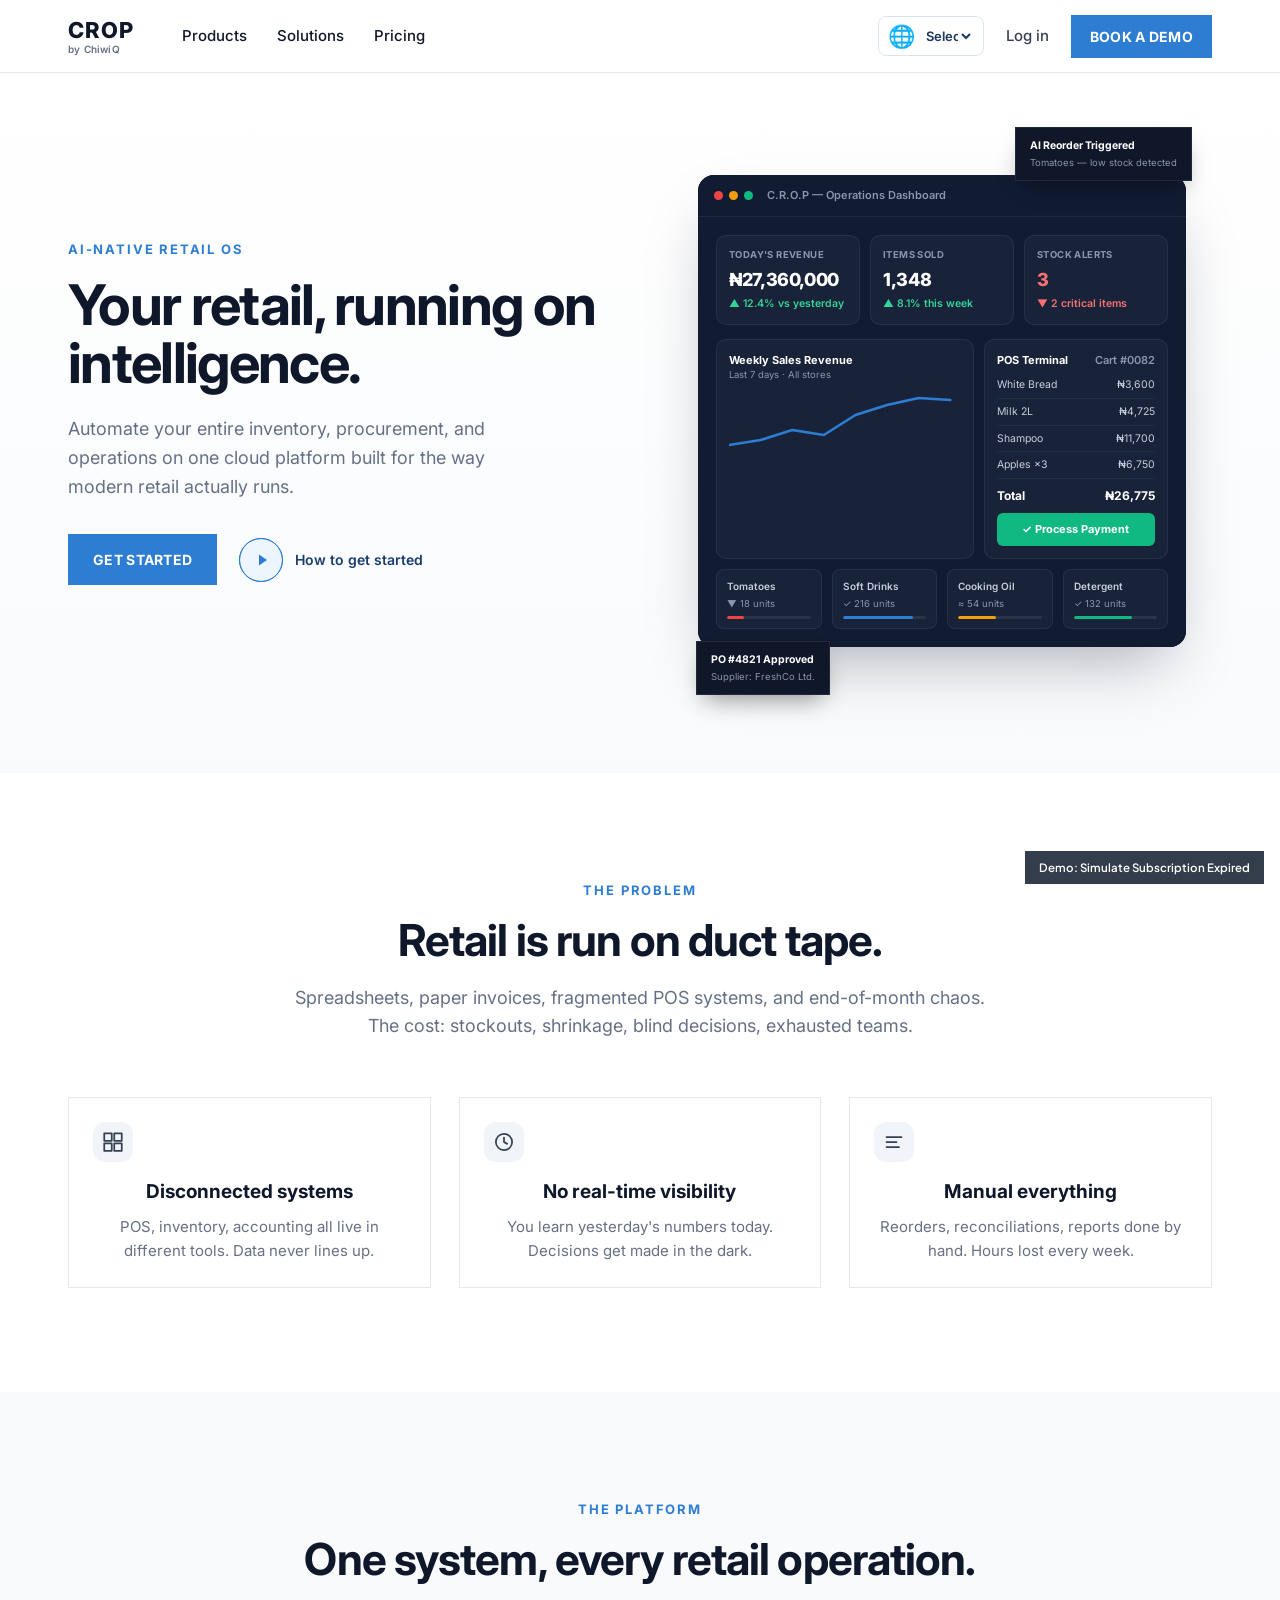
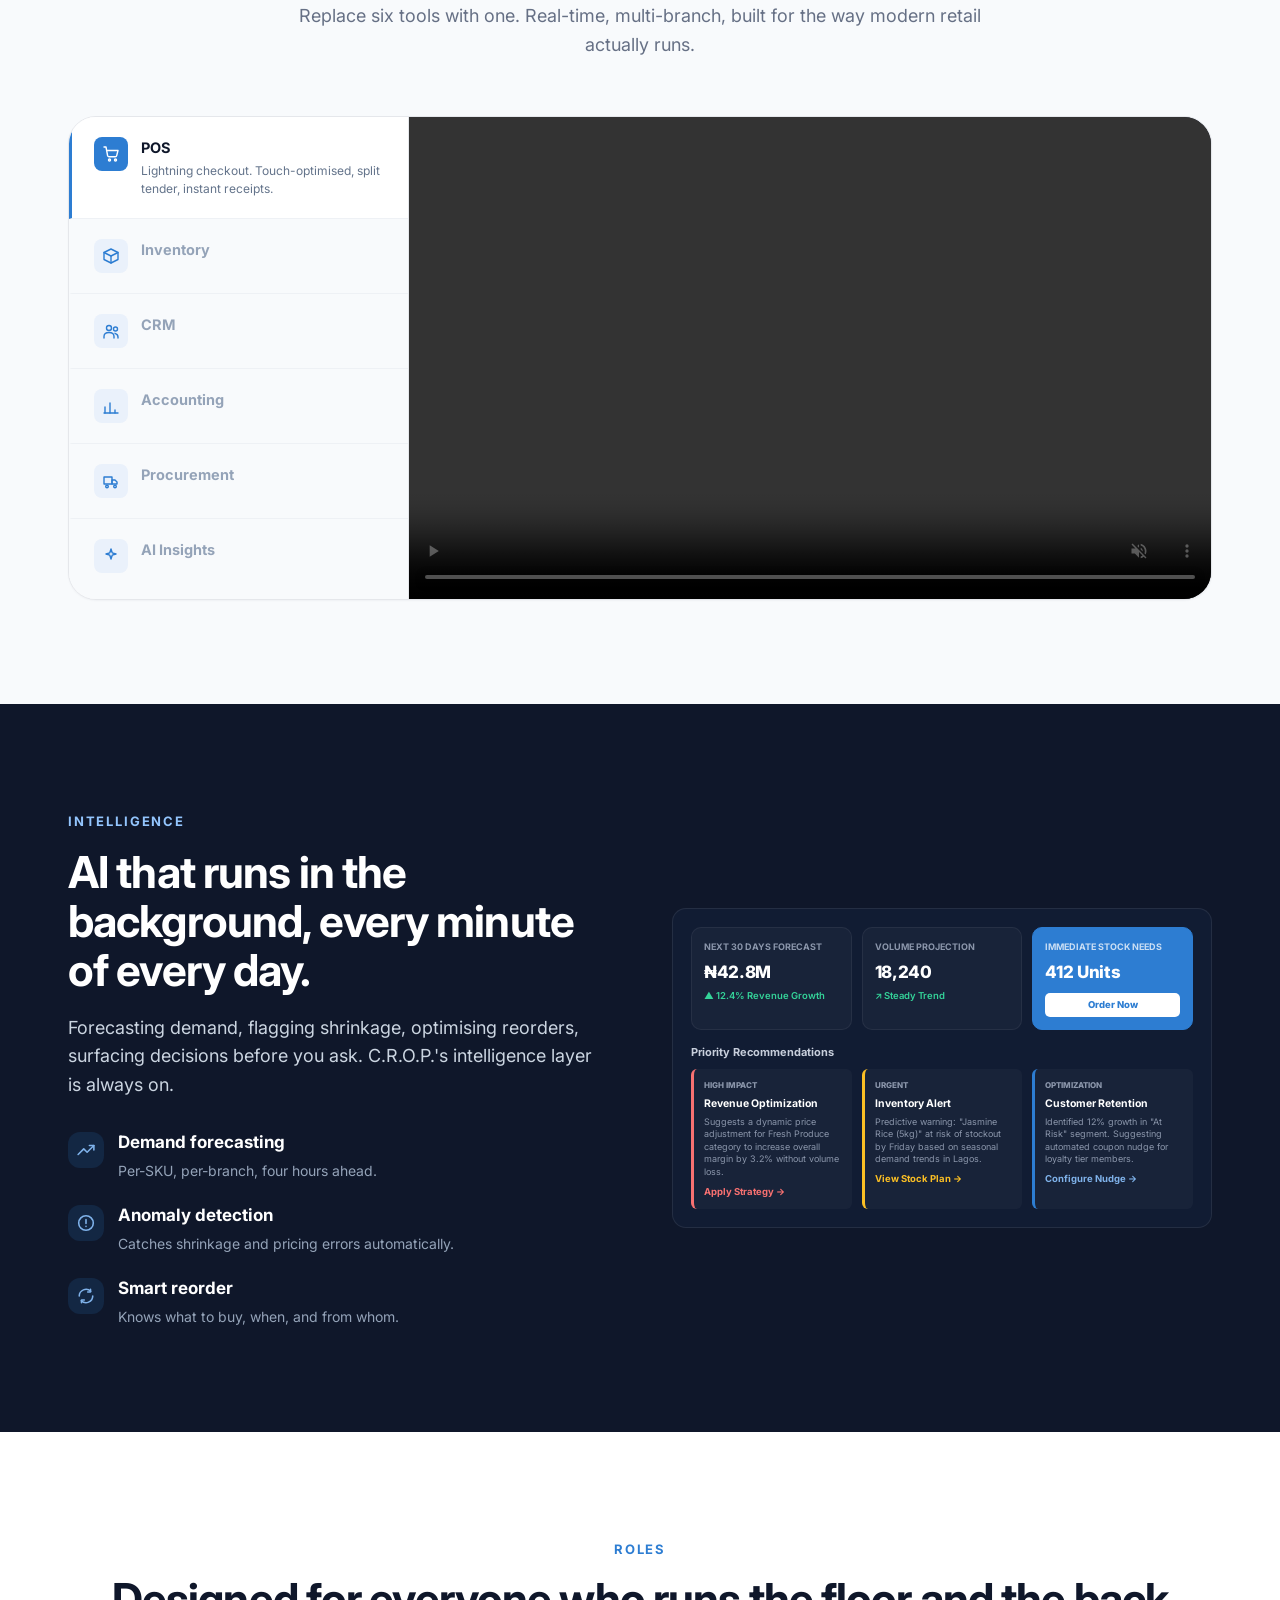
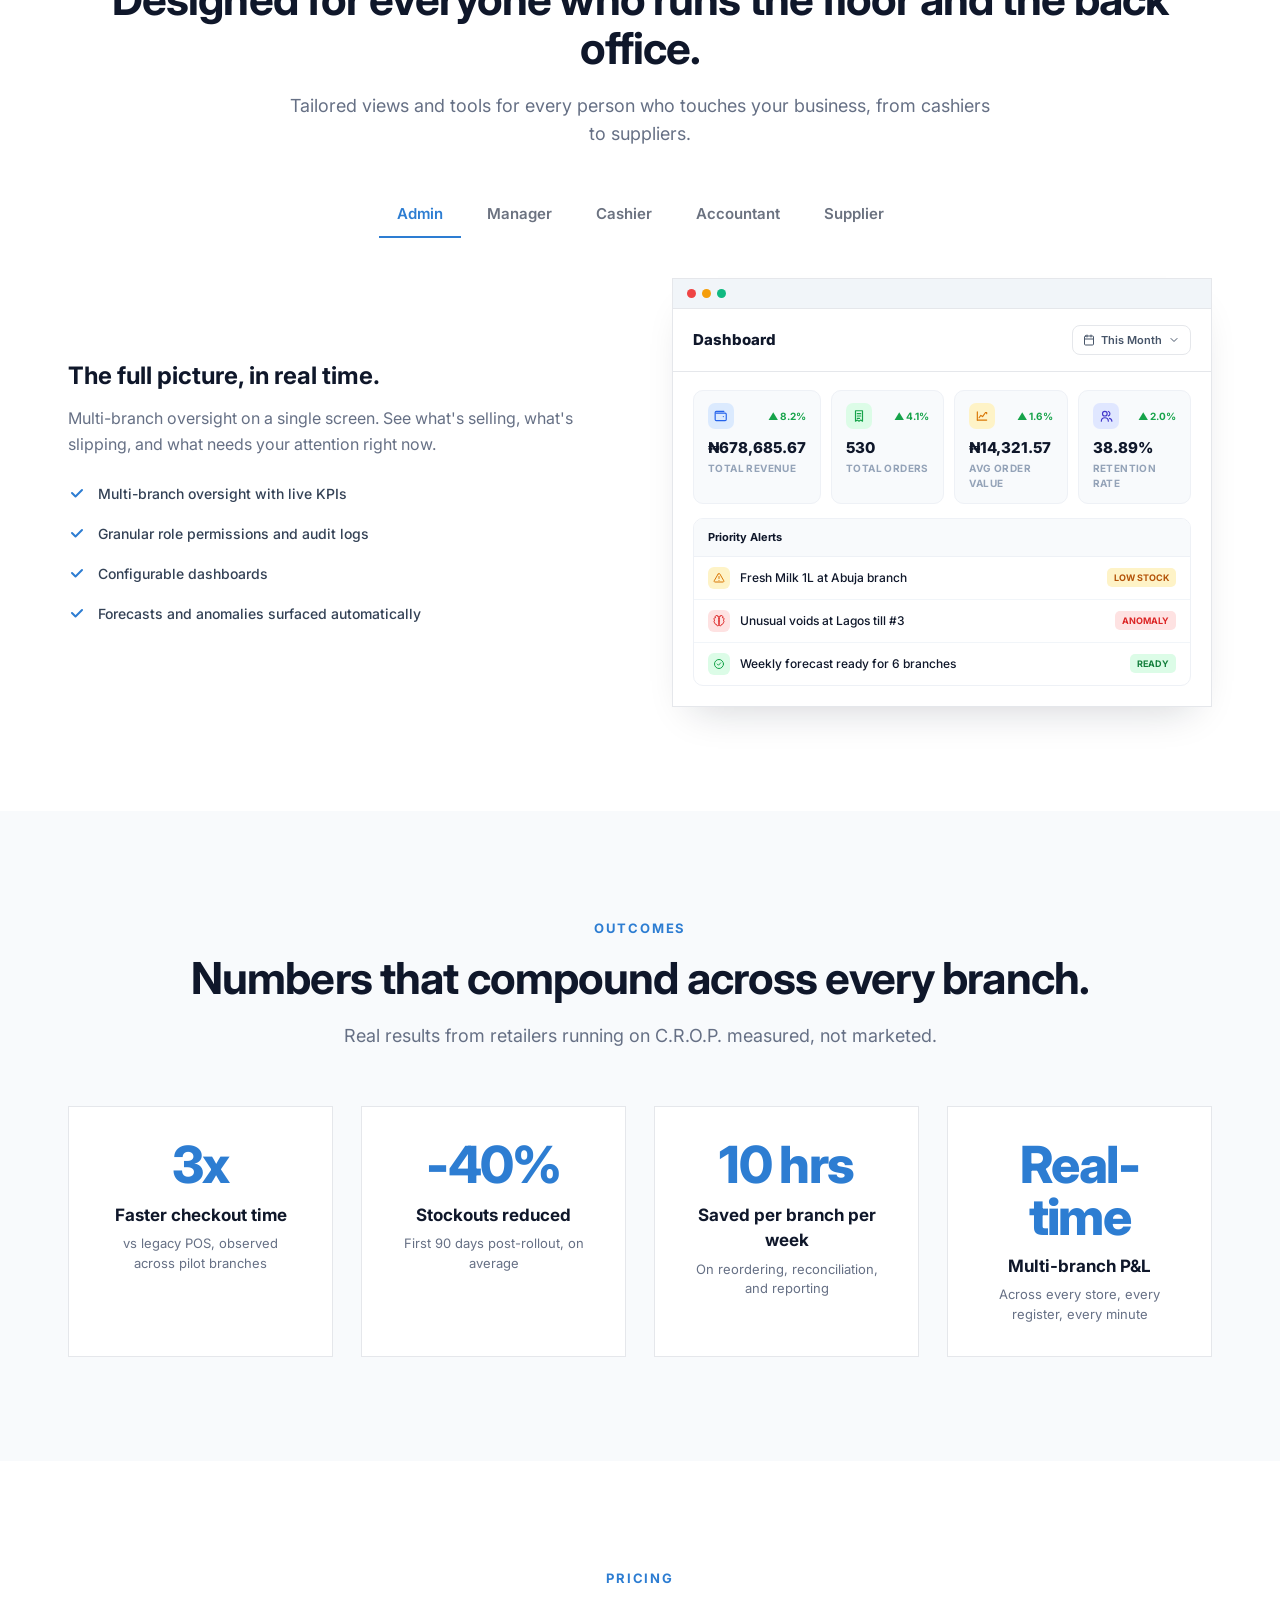
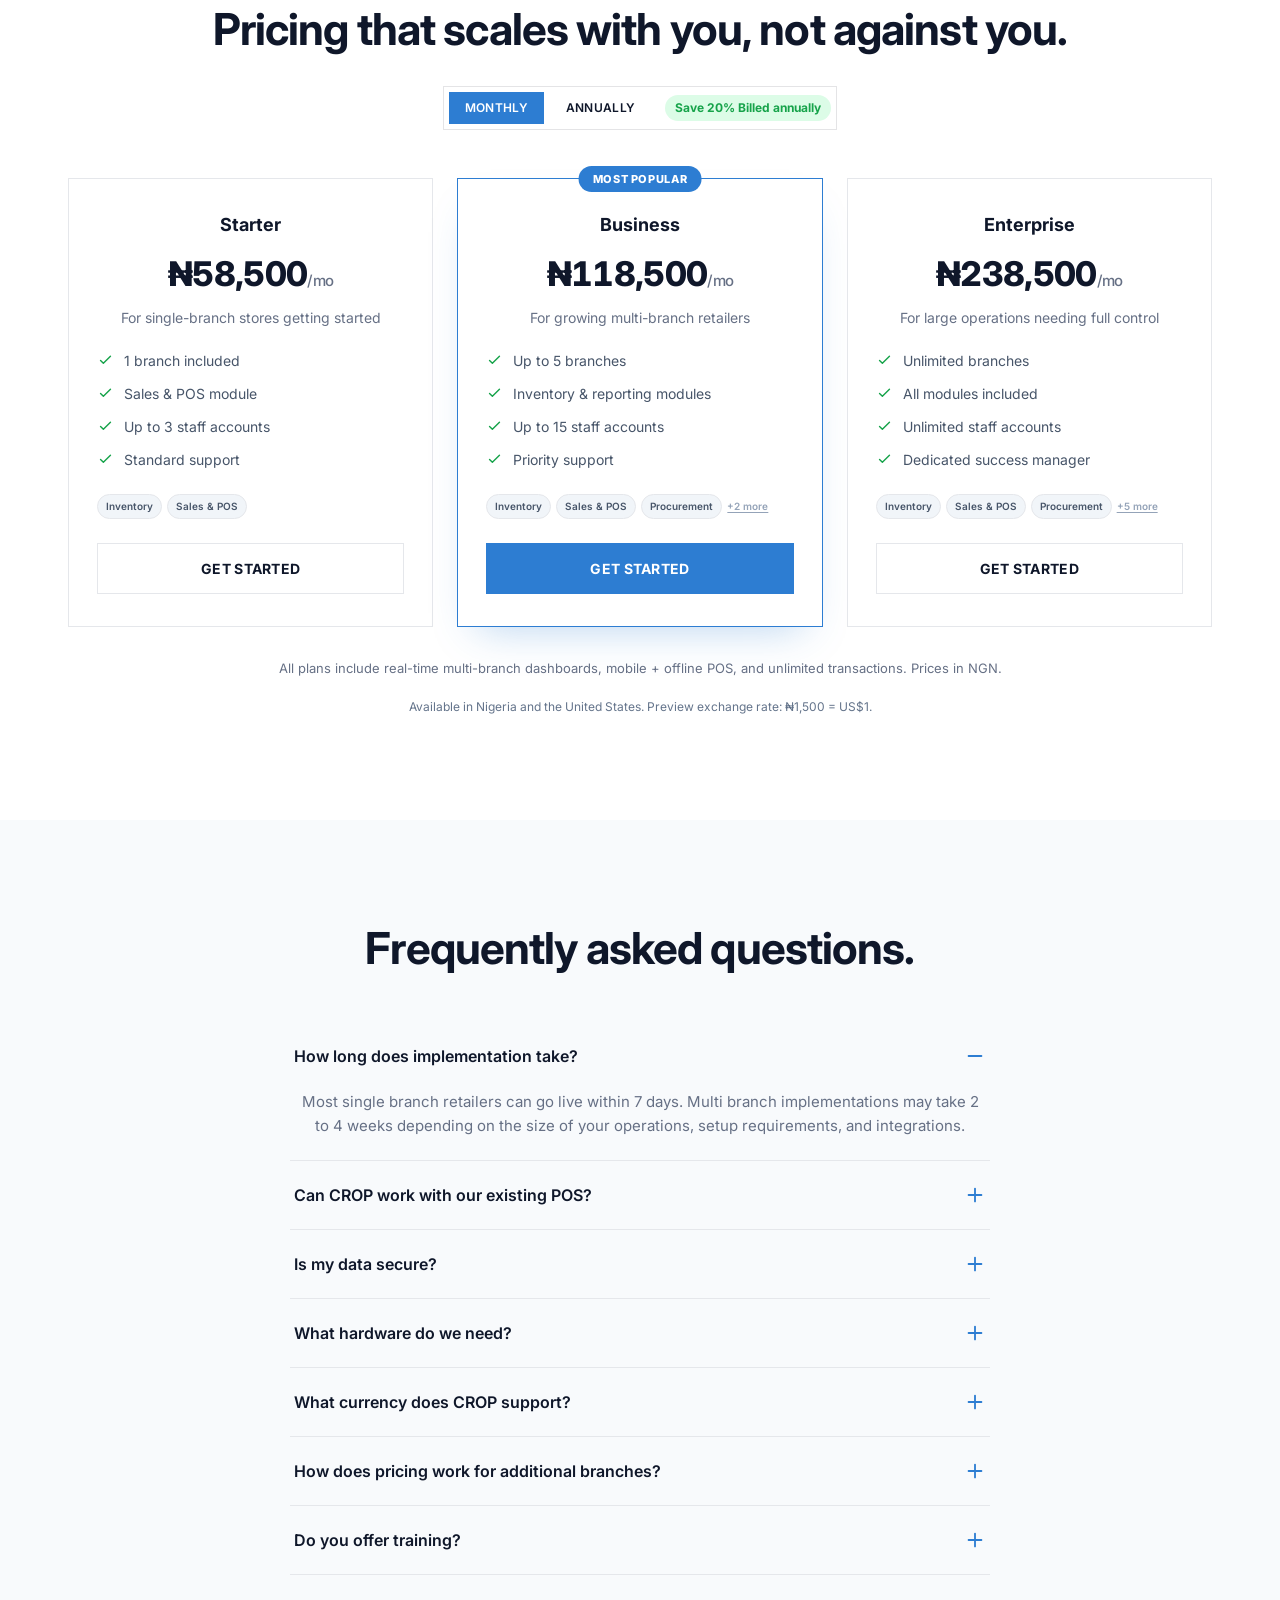
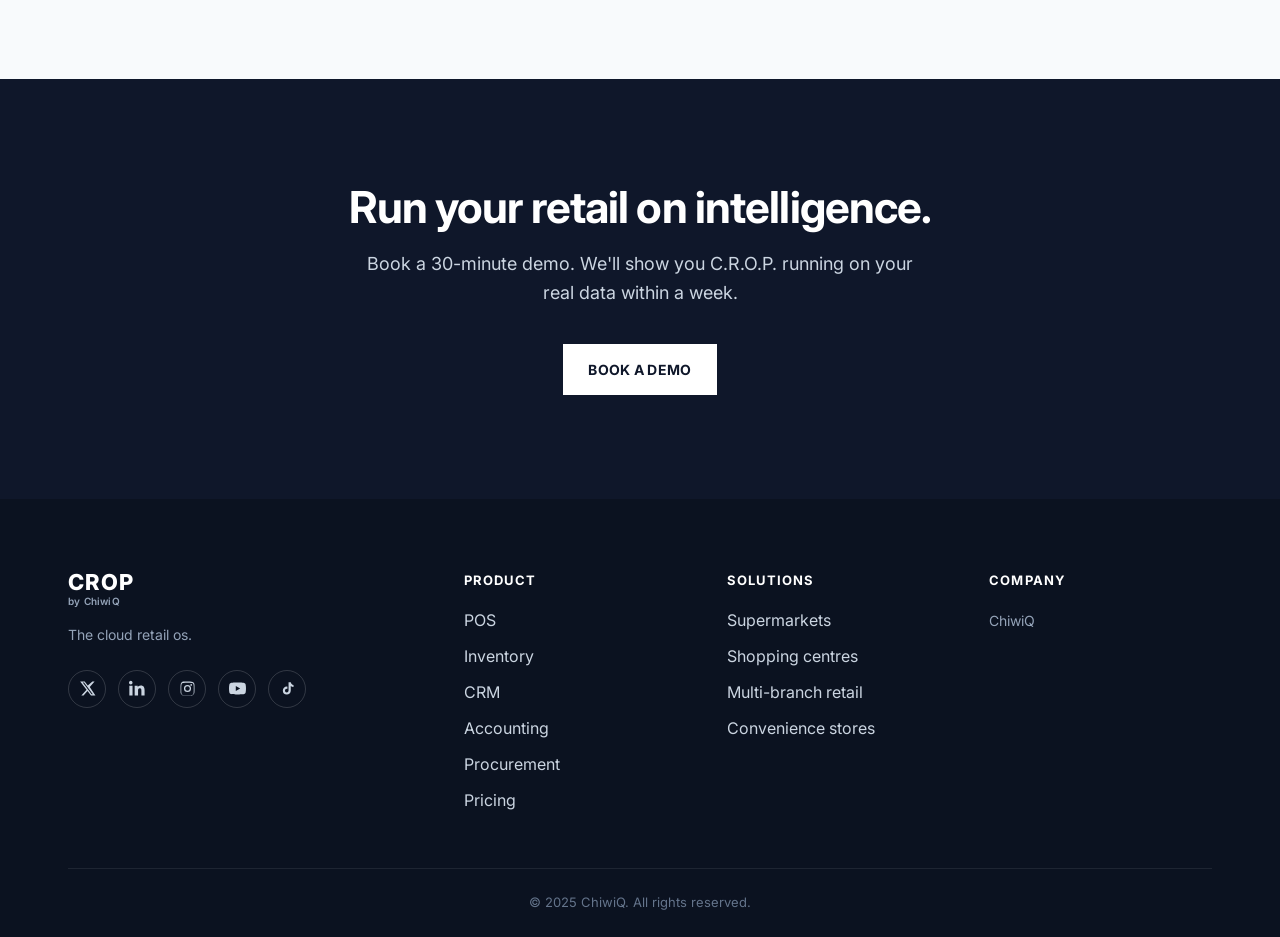
==== commit 9aee98a2: "Add NG and US market currencies and emphasize annual pricing totals" ====
--- a/index.html
+++ b/index.html
@@ -1,6 +1,8 @@
 <!DOCTYPE html>
 <html lang="en">
 <head>
+<script src="crop-market.js"></script>
+<link rel="stylesheet" href="crop-market.css">
 <meta charset="UTF-8">
 <meta name="viewport" content="width=device-width, initial-scale=1.0">
 <title>C.R.O.P — ChiwiQ Retail Operation Platform</title>
@@ -12579,7 +12581,7 @@
 function closeCloseSessionModal(){ document.getElementById('closesess-modal-overlay').classList.remove('open'); }
 function updateCloseSessionVariance(){
   var input = document.getElementById('closesess-cash-count');
-  var raw = input ? parseFloat(input.value) : NaN;
+  var raw = input ? cropMarket.parse(input.value) : NaN;
   var actual = isNaN(raw) ? 0 : raw;
   var variance = actual - CLOSESESS_EXPECTED_DRAWER;
   var wrap = document.getElementById('closesess-variance-wrap');
@@ -12676,7 +12678,7 @@
   el.classList.add('active');
   var amountInput = document.getElementById('recpay-amount');
   if(type === 'full'){
-    amountInput.value = '182000';
+    amountInput.value = cropMarket.input(182000);
     amountInput.classList.add('readonly');
     amountInput.disabled = true;
   } else {
@@ -12785,7 +12787,7 @@
       + '<td style="color:#94a3b8;font-size:13px;">' + (i + 1) + '</td>'
       + '<td style="font-family:\'Plus Jakarta Sans\',sans-serif;font-size:13px;color:#111827;">' + item.name + '</td>'
       + '<td><input type="number" class="np-input ri-qty-input" value="' + item.qty + '" oninput="recalcInvoiceTotals()"></td>'
-      + '<td><input type="number" class="np-input ri-cost-input" value="' + item.cost + '.00" step="0.01" oninput="recalcInvoiceTotals()"></td>'
+      + '<td><input type="number" class="np-input ri-cost-input" data-base-amount="' + item.cost + '" value="' + cropMarket.input(item.cost) + '" step="0.01" oninput="recalcInvoiceTotals()"></td>'
       + '<td class="right ri-line-total">—</td>'
       + '</tr>';
   }).join('');
@@ -12799,14 +12801,14 @@
     var costInput = tr.querySelector('.ri-cost-input');
     if(!qtyInput || !costInput) return;
     var qty = parseFloat(qtyInput.value) || 0;
-    var cost = parseFloat(costInput.value) || 0;
+    var cost = cropMarket.read(costInput) || 0;
     var lineTotal = qty * cost;
     subtotal += lineTotal;
     var totalCell = tr.querySelector('.ri-line-total');
     if(totalCell) totalCell.textContent = fmtNaira(lineTotal);
   });
   var discountInput = document.getElementById('ri-discount-input');
-  var discount = discountInput ? (parseFloat(discountInput.value) || 0) : 0;
+  var discount = discountInput ? (cropMarket.parse(discountInput.value) || 0) : 0;
   var vatToggle = document.getElementById('ri-vat-toggle');
   var vatOn = !vatToggle || !vatToggle.classList.contains('off');
   var vat = vatOn ? (subtotal - discount) * 0.075 : 0;
@@ -12829,8 +12831,7 @@
 function openGraExpiryModal(){ document.getElementById('graexpiry-modal-overlay').classList.add('open'); }
 function closeGraExpiryModal(){ document.getElementById('graexpiry-modal-overlay').classList.remove('open'); }
 function fmtNaira(n){
-  var sign = n < 0 ? '-' : '';
-  return sign + '₦' + Math.abs(Math.round(n)).toLocaleString('en-NG');
+  return cropMarket.format(n,0);
 }
 
 function confirmGraExpiryDates(){
@@ -12842,7 +12843,7 @@
     var ordered = parseFloat(tr.querySelector('.gra-ordered-qty').textContent) || 0;
     var qtyInputs = tr.querySelectorAll('.gra-received-input');
     var receivedQty = parseFloat(qtyInputs[0] ? qtyInputs[0].value : 0) || 0;
-    var costPrice = parseFloat(qtyInputs[1] ? qtyInputs[1].value : 0) || 0;
+    var costPrice = cropMarket.read(qtyInputs[1]) || 0;
     expected += ordered * costPrice;
     received += receivedQty * costPrice;
 
@@ -13028,7 +13029,7 @@
     window.registerSupplierReturnInvoice({
       id: invoiceNumber,
       po: lpoRef,
-      total: parseFloat(totalDue.replace(/[^0-9.]/g, '')) || 0,
+      total: cropMarket.parse(totalDue) || 0,
       dueDate: dueDate !== '—' ? dueDate : ''
     });
   }
@@ -13072,13 +13073,13 @@
   rows.forEach(function(row){
     var cell = row.querySelector('.pos-subtotal');
     if(!cell) return;
-    var num = parseFloat(cell.textContent.replace(/[₦,]/g,'')) || 0;
+    var num = cropMarket.read(cell) || 0;
     subtotal += num;
   });
   var shipping = 12000;
   var tax = Math.round(subtotal * 0.08);
   var grandTotal = subtotal + shipping + tax;
-  function fmt(n){ return '₦'+n.toLocaleString('en-NG'); }
+  function fmt(n){ return cropMarket.format(n,0); }
   var summaryRows = document.querySelectorAll('#view-pos-sales .pos-summary-row');
   if(summaryRows[0]){ var b0 = summaryRows[0].querySelector('b'); if(b0) b0.textContent = fmt(subtotal); }
   if(summaryRows[2]){ var b2 = summaryRows[2].querySelector('b'); if(b2) b2.textContent = fmt(tax); }
@@ -13146,7 +13147,7 @@
   var silverEl = document.getElementById('loyaltycfg-silver-threshold');
   var goldEl = document.getElementById('loyaltycfg-gold-threshold');
   var diamondEl = document.getElementById('loyaltycfg-diamond-threshold');
-  var rate = parseFloat(rateEl.value);
+  var rate = cropMarket.parse(rateEl.value);
   var min = parseFloat(minEl.value);
   var silver = parseFloat(silverEl.value);
   var gold = parseFloat(goldEl.value);
@@ -13181,7 +13182,7 @@
   var value = pts * loyaltyConversionRate;
   valueEl.textContent = '₦' + value.toLocaleString('en-NG', {minimumFractionDigits:2, maximumFractionDigits:2});
 }
-function formatNairaWhole(n){ return '₦' + Math.round(n).toLocaleString('en-NG'); }
+function formatNairaWhole(n){ return cropMarket.format(n,0); }
 
 var pendingLoyaltyRedemptions = {};
 
@@ -13235,7 +13236,7 @@
 };
 var bundleSelectActiveKey = null;
 var bundleSelectActiveVariationIndex = null;
-function formatNairaDecimal(n){ return '₦' + n.toLocaleString('en-NG', {minimumFractionDigits:2, maximumFractionDigits:2}); }
+function formatNairaDecimal(n){ return cropMarket.format(n); }
 
 function openBundleSelectModal(key){
   var product = posBundleProducts[key];
@@ -14231,7 +14232,7 @@
 /* ---------------- GENERATE INVOICE ---------------- */
 function gisLineTotal(row){
   var qty = parseFloat(row.querySelector('.gis-qty').value) || 0;
-  var price = parseFloat(row.querySelector('.gis-price').value) || 0;
+  var price = cropMarket.parse(row.querySelector('.gis-price').value) || 0;
   var total = qty * price;
   row.querySelector('.gis-line-total').textContent = formatNairaWhole(total);
   return total;
@@ -14354,7 +14355,7 @@
 function updateSplitTotal(){
   var rows = document.querySelectorAll('#pay-split-rows .pay-split-amount');
   var allocated = 0;
-  rows.forEach(function(r){ allocated += parseFloat(r.value.replace(/[^0-9.]/g,'')) || 0; });
+  rows.forEach(function(r){ allocated += cropMarket.parse(r.value) || 0; });
   var total = 25000;
   var remaining = total - allocated;
   document.getElementById('pay-split-allocated').textContent = '₦' + allocated.toLocaleString('en-US', {minimumFractionDigits:2, maximumFractionDigits:2});
@@ -14412,10 +14413,10 @@
 }
 function updateSplitCashChange(tenderedInput){
   var item = tenderedInput.closest('.pay-split-item');
-  var amount = parseFloat(item.querySelector('.pay-split-amount').value.replace(/[^0-9.]/g,'')) || 0;
-  var tendered = parseFloat(tenderedInput.value.replace(/[^0-9.]/g,'')) || 0;
+  var amount = cropMarket.parse(item.querySelector('.pay-split-amount').value) || 0;
+  var tendered = cropMarket.parse(tenderedInput.value) || 0;
   var change = tendered - amount;
-  var text = '₦' + Math.abs(change).toLocaleString('en-US', {minimumFractionDigits:2, maximumFractionDigits:2});
+  var text = cropMarket.format(Math.abs(change));
   item.querySelector('.pay-split-cash-changeval').textContent = text;
   item.querySelector('.pay-split-cash-given').value = text;
 }
@@ -14473,9 +14474,9 @@
   showView('sale-success');
 }
 function updateChangeDue(){
-  var tendered = parseFloat(document.getElementById('pay-tendered').value.replace(/[^0-9.]/g,'')) || 0;
+  var tendered = cropMarket.parse(document.getElementById('pay-tendered').value) || 0;
   var due = tendered - 25000;
-  var text = '₦' + Math.abs(due).toLocaleString('en-US', {minimumFractionDigits:2, maximumFractionDigits:2});
+  var text = cropMarket.format(Math.abs(due));
   document.getElementById('pay-change-due').textContent = text;
   document.getElementById('pay-change-given').value = text;
 }
@@ -14682,10 +14683,10 @@
   if(!sizeEl || !discEl || !priceEl || !unitEl) return;
   var size = parseFloat(sizeEl.value);
   var disc = parseFloat(discEl.value) || 0;
-  var unit = parseFloat((unitEl.value || '').toString().replace(/,/g,''));
+  var unit = cropMarket.parse(unitEl.value);
   if(!size || isNaN(unit)){ priceEl.value = ''; return; }
   var total = size * unit * (1 - disc/100);
-  priceEl.value = '₦ ' + total.toLocaleString('en-NG', {minimumFractionDigits:2, maximumFractionDigits:2});
+  priceEl.value = cropMarket.format(total);
 }
 
 var npVariationValueOptions = {
@@ -14810,7 +14811,7 @@
   var badgesEl = document.getElementById('var-pack-badges-' + id);
   if(!row || !badgesEl) return;
   var priceText = row.querySelector('.np-var-price').textContent;
-  var basePrice = parseFloat(priceText.replace(/[₦,\s]/g, '')) || 0;
+  var basePrice = cropMarket.parse(priceText) || 0;
   var rules = npBundleRules[scope] || [];
   var html = '';
   rules.forEach(function(rule, idx){
@@ -14826,7 +14827,7 @@
 function editVarPackOverride(scope, id, idx){
   var row = document.getElementById('var-row-' + id);
   var priceText = row.querySelector('.np-var-price').textContent;
-  var basePrice = parseFloat(priceText.replace(/[₦,\s]/g, '')) || 0;
+  var basePrice = cropMarket.parse(priceText) || 0;
   var rule = (npBundleRules[scope] || [])[idx];
   if(!rule) return;
   var computed = rule.size * basePrice * (1 - rule.discount / 100);
--- a/crop-market.css
+++ b/crop-market.css
@@ -0,0 +1,5 @@
+.crop-country{display:inline-flex;align-items:center;gap:7px;border:1px solid #dce4ee;border-radius:8px;padding:7px 9px;background:#fff;color:#1b365f;min-height:40px;flex-shrink:0}
+.crop-country-flag{font-size:22px;line-height:1}.crop-country-label{position:absolute;width:1px;height:1px;overflow:hidden;clip-path:inset(50%)}
+.crop-country select{font-weight:600;font-size:13px;font-family:inherit;color:inherit;background:transparent;border:0;cursor:pointer;width:52px;min-width:43px;padding:3px 0}.crop-country:focus-within{outline:2px solid #3182ce;outline-offset:3px}
+.crop-fx-note{font-size:12px!important;color:#64748b!important;text-align:center;padding:20px 20px 0;margin:0!important}.mkt-price-amount{font-variant-numeric:tabular-nums;overflow-wrap:anywhere}.mkt-price-billed{font-size:14px;color:#64748b;margin-top:8px}
+@media(max-width:600px){.crop-country{gap:4px;padding:5px}.crop-country-flag{font-size:19px}.crop-country select{font-size:12px;min-width:37px}.mkt-nav-right{gap:8px!important}.mkt-nav-right>.mkt-btn--sm{display:none!important}.mkt-price-amount{font-size:38px!important}}
